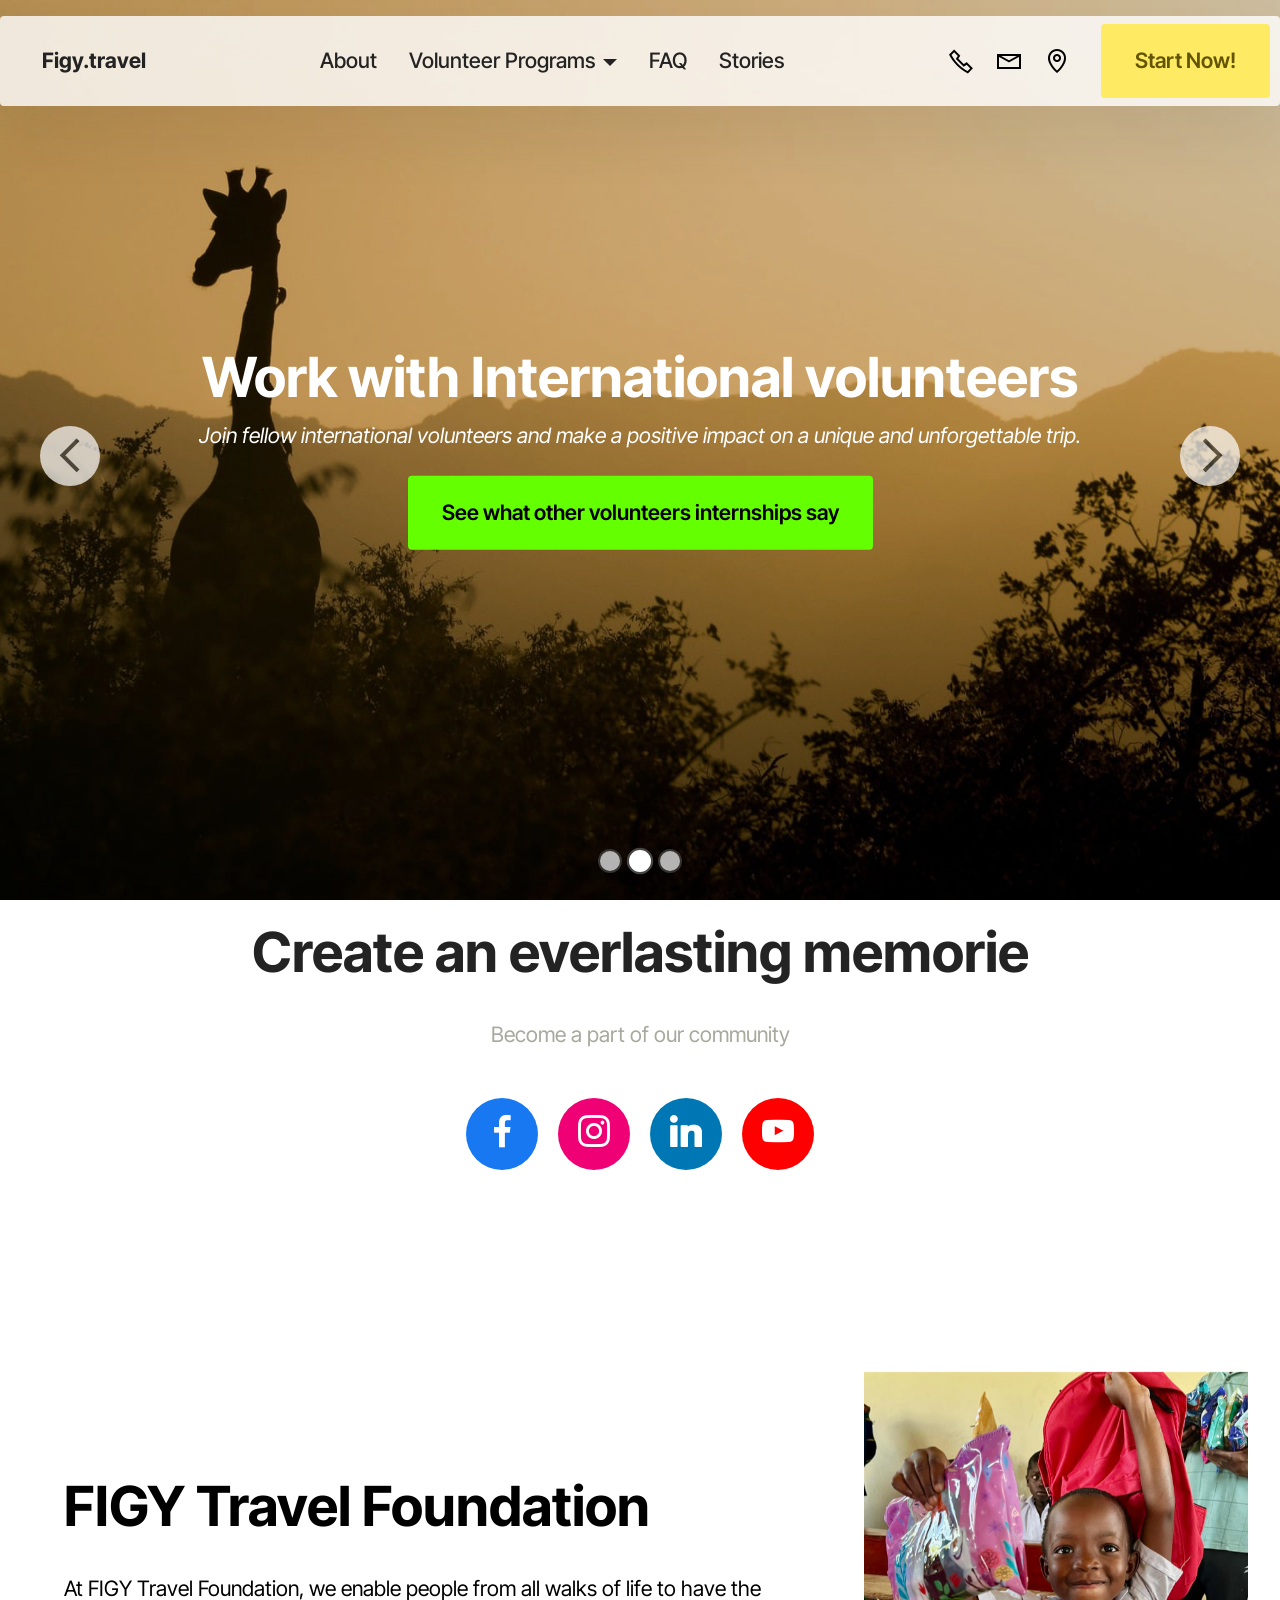
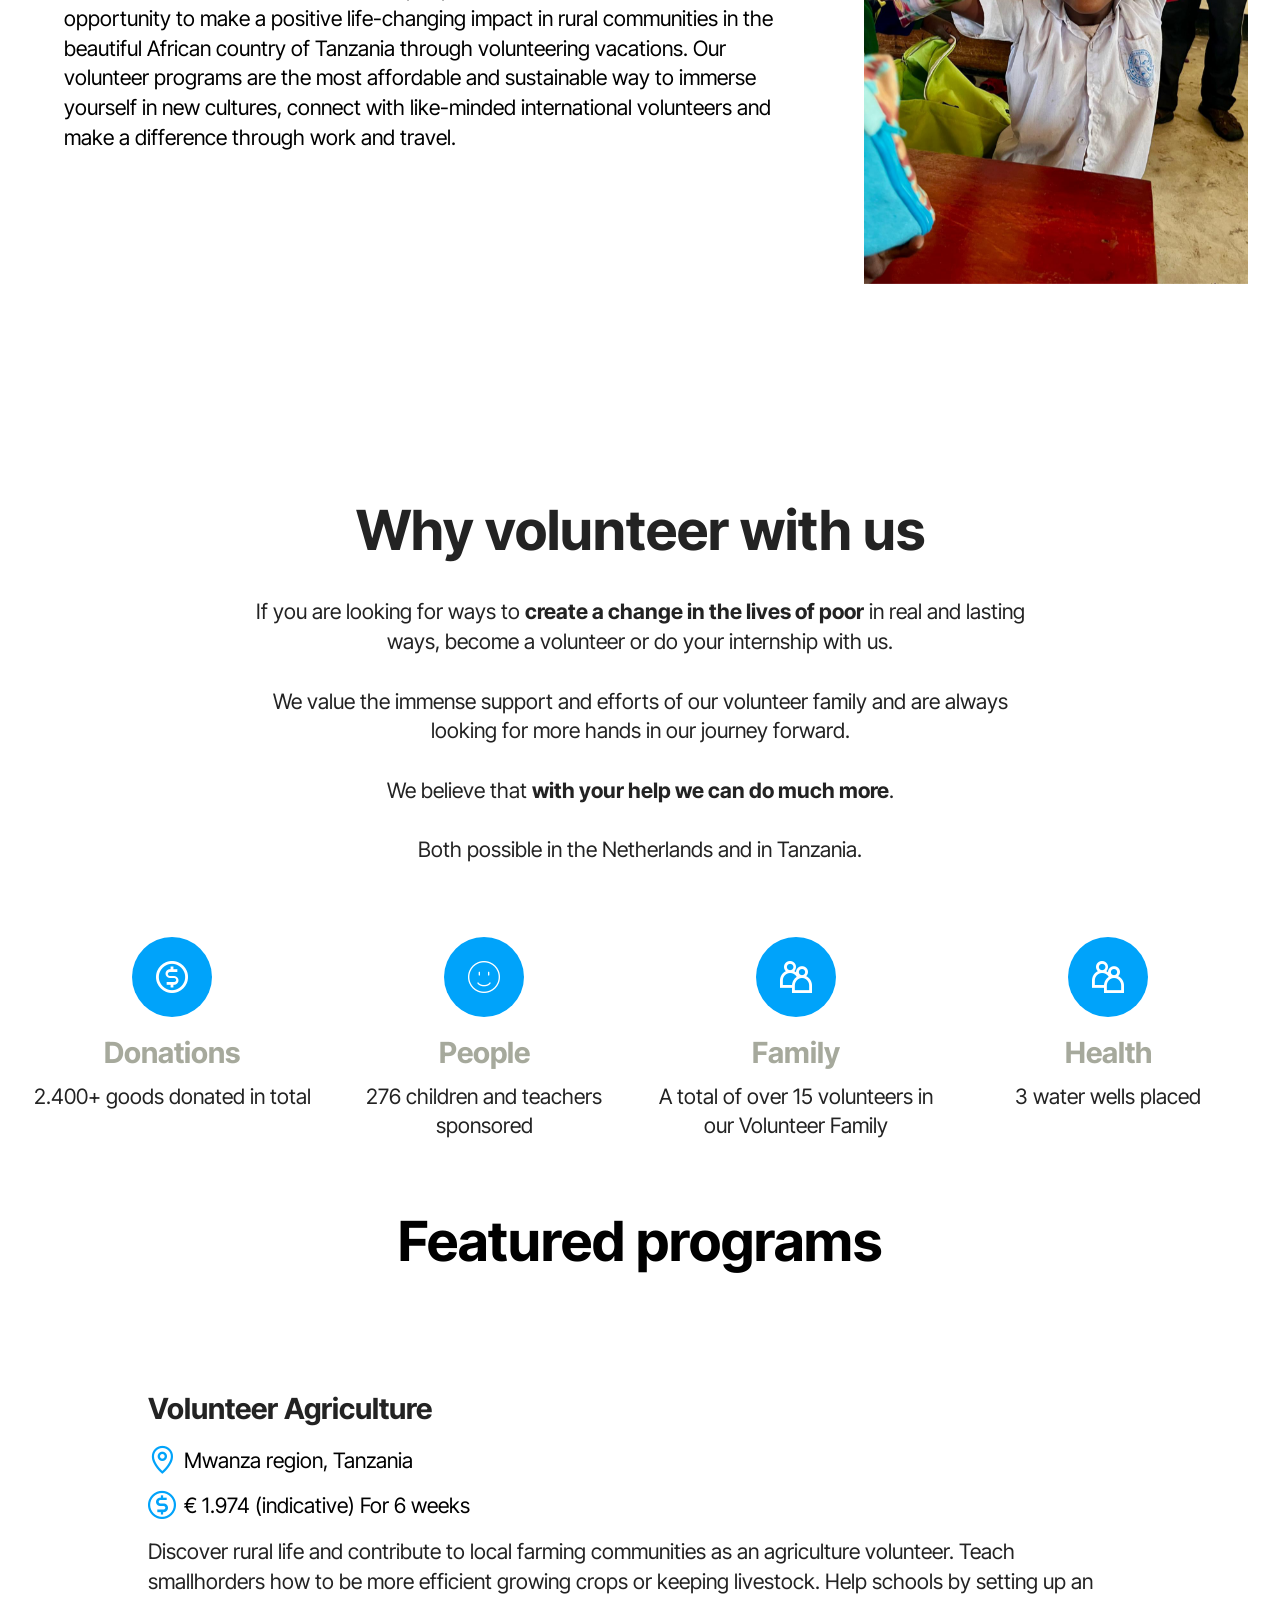
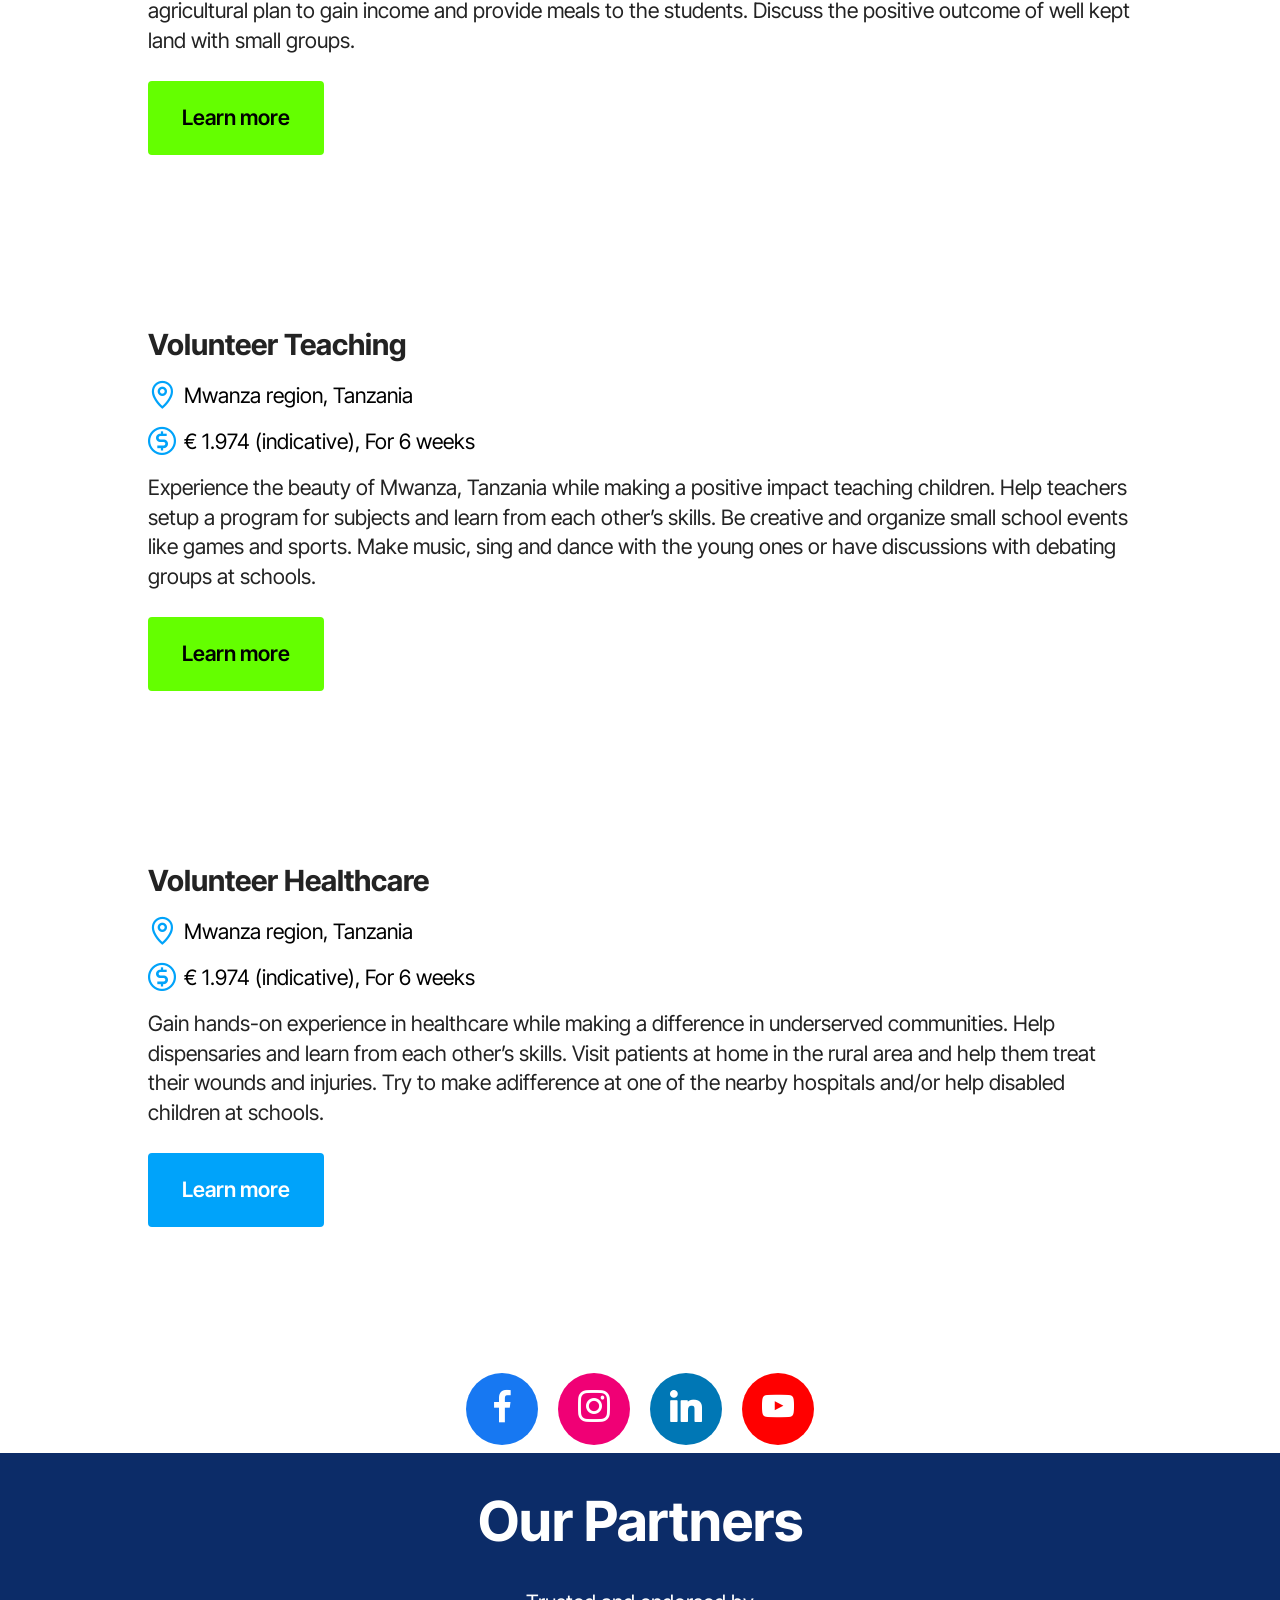
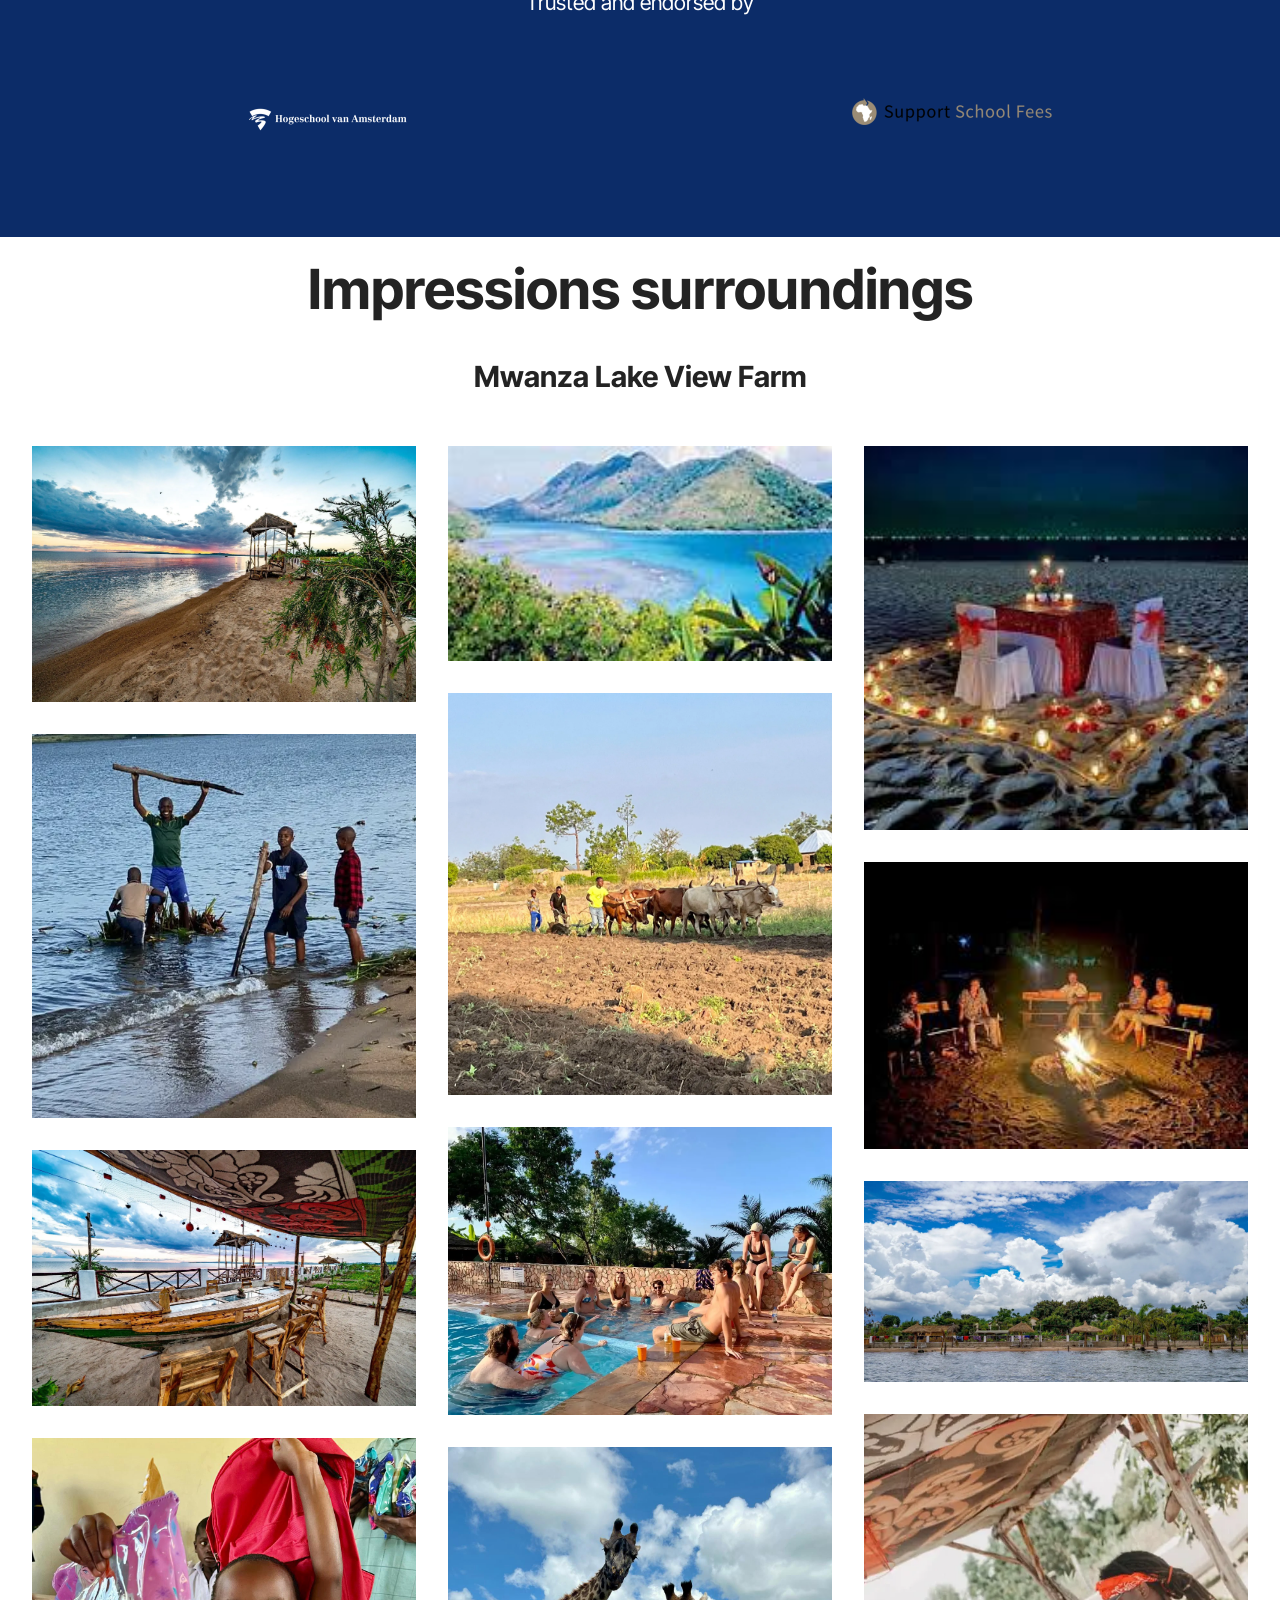
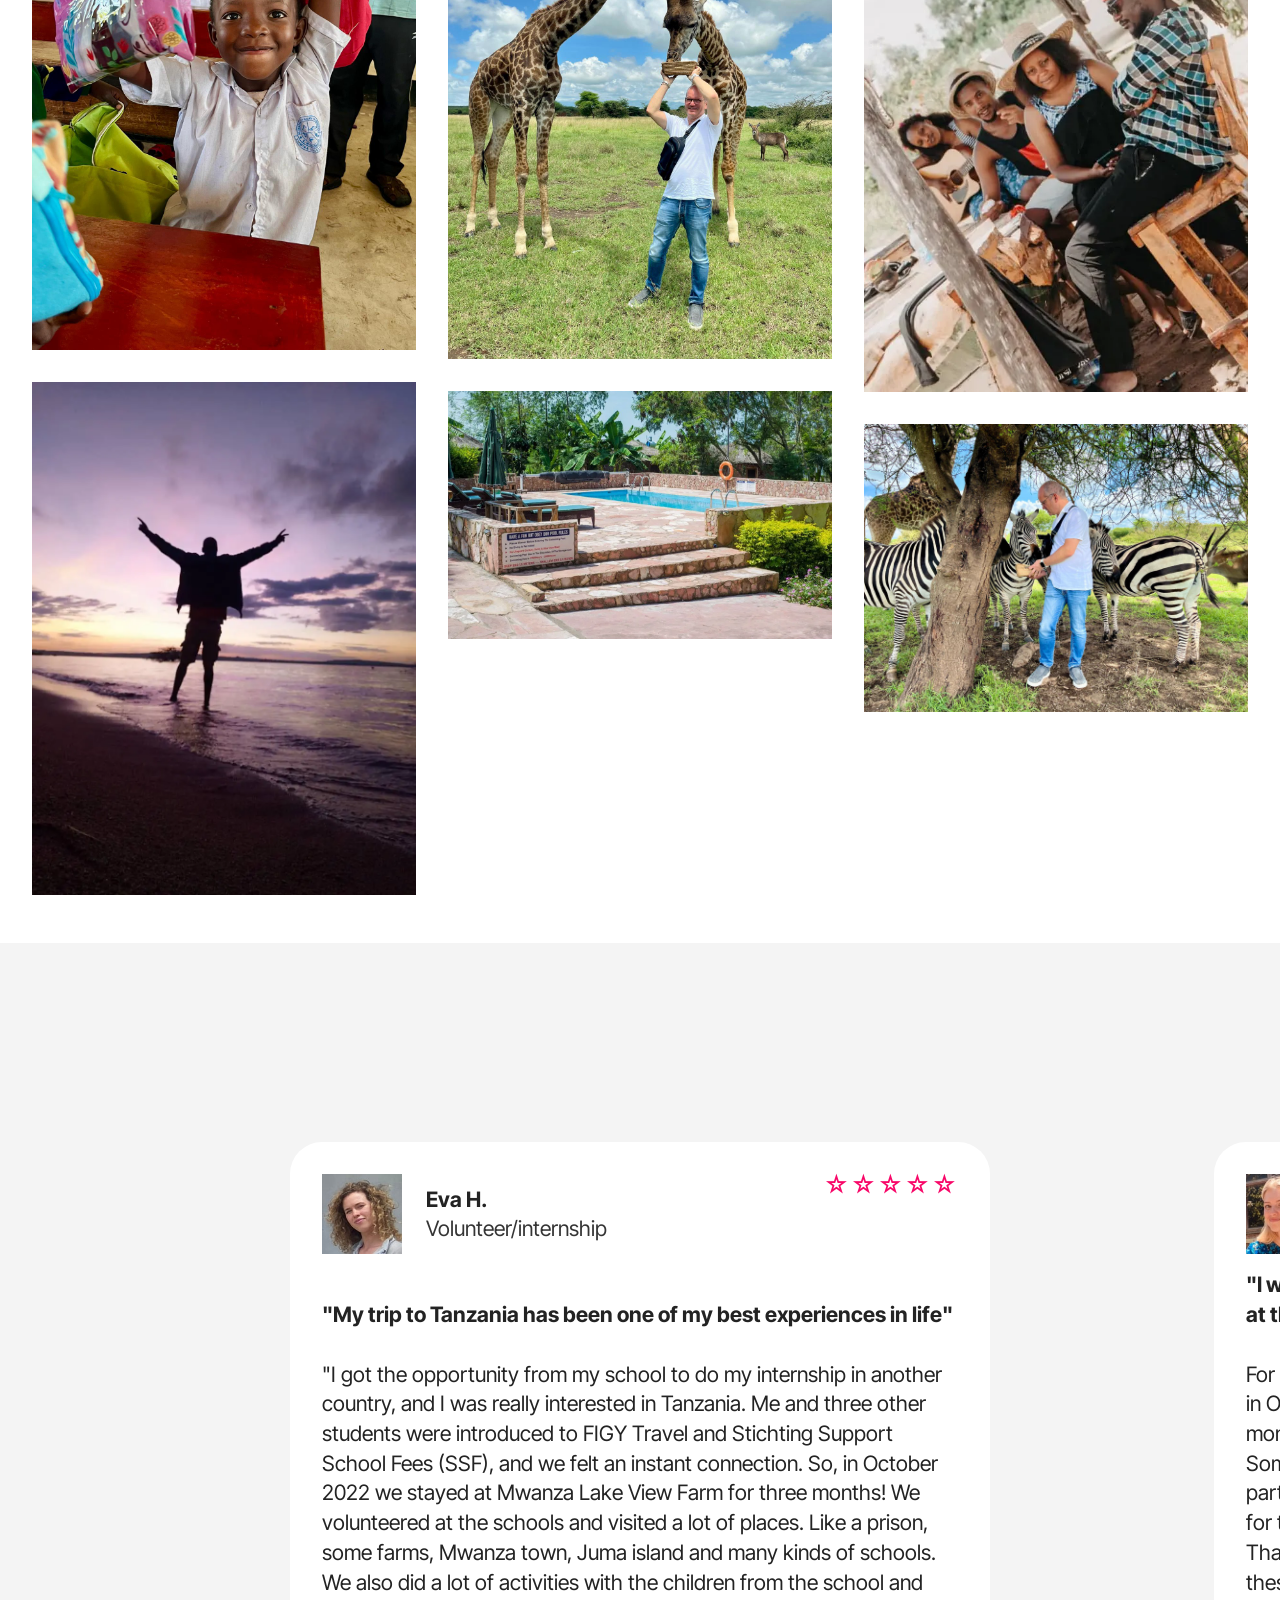
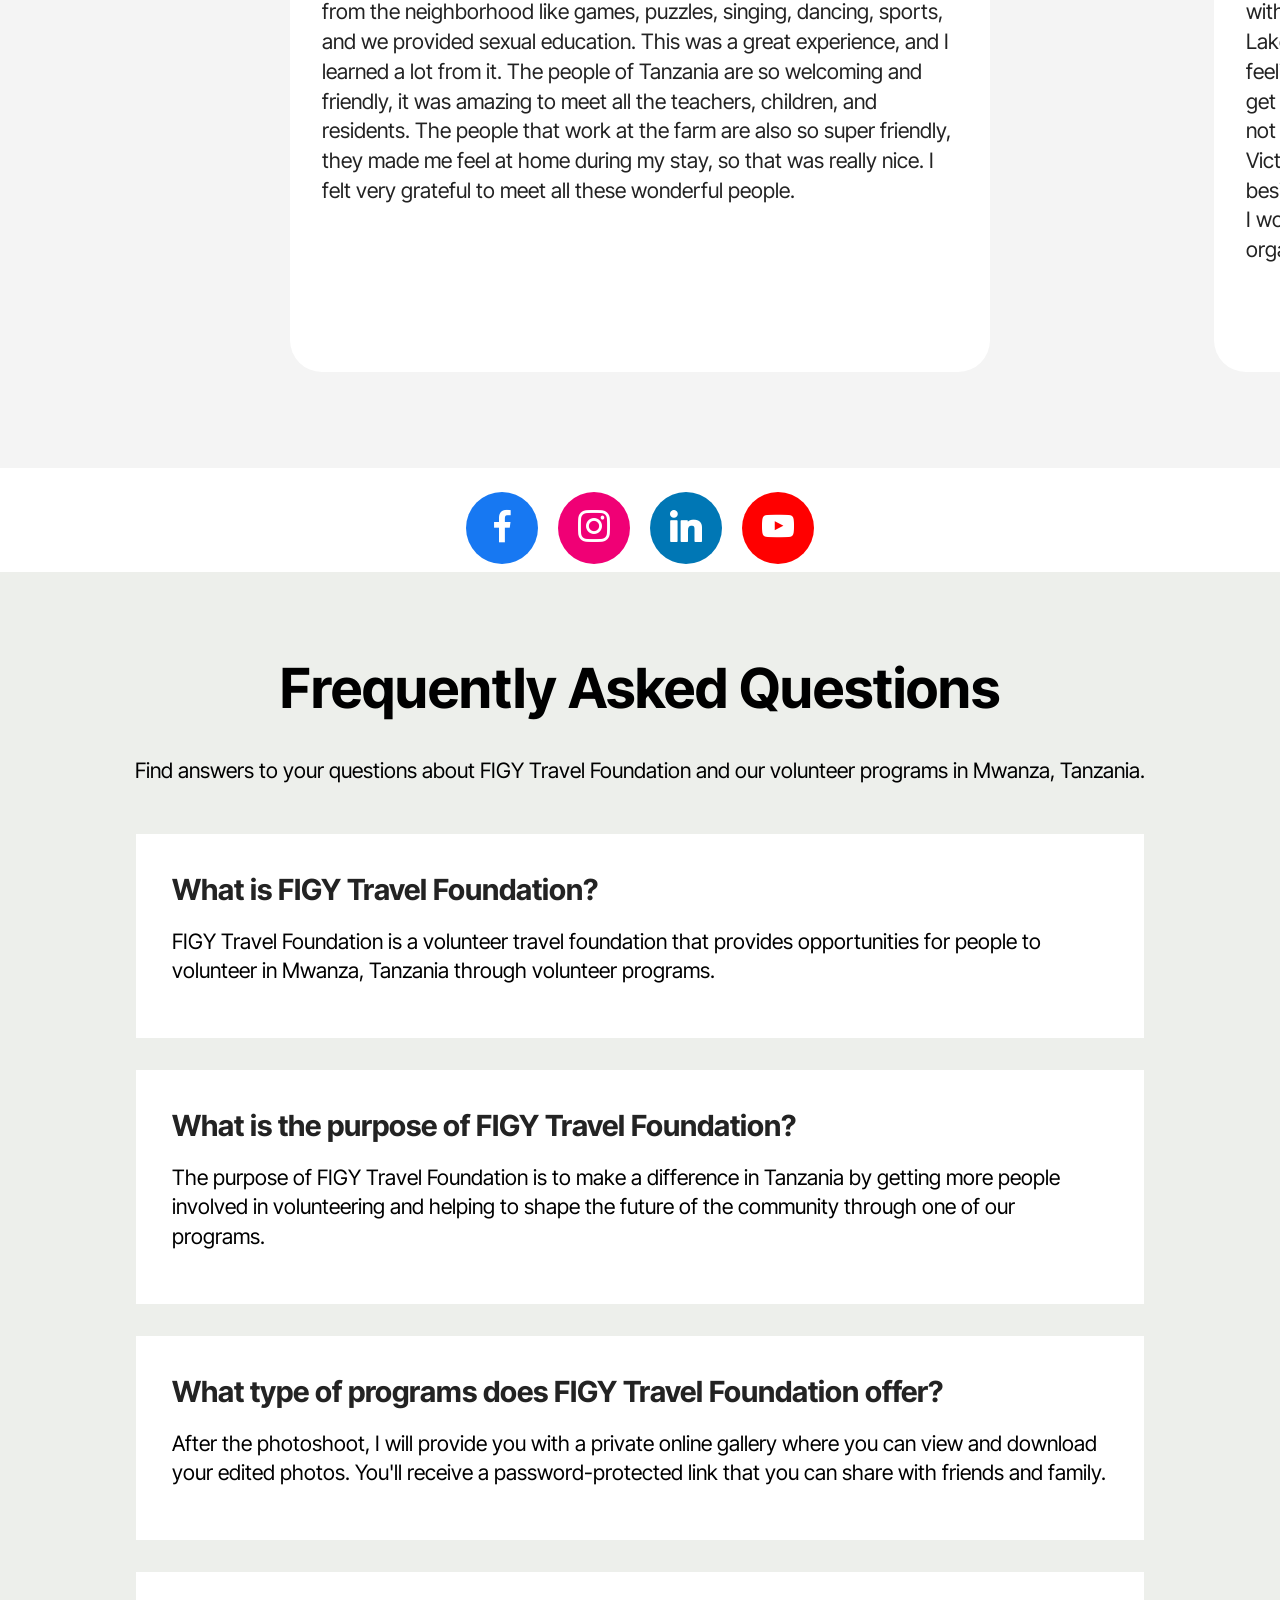
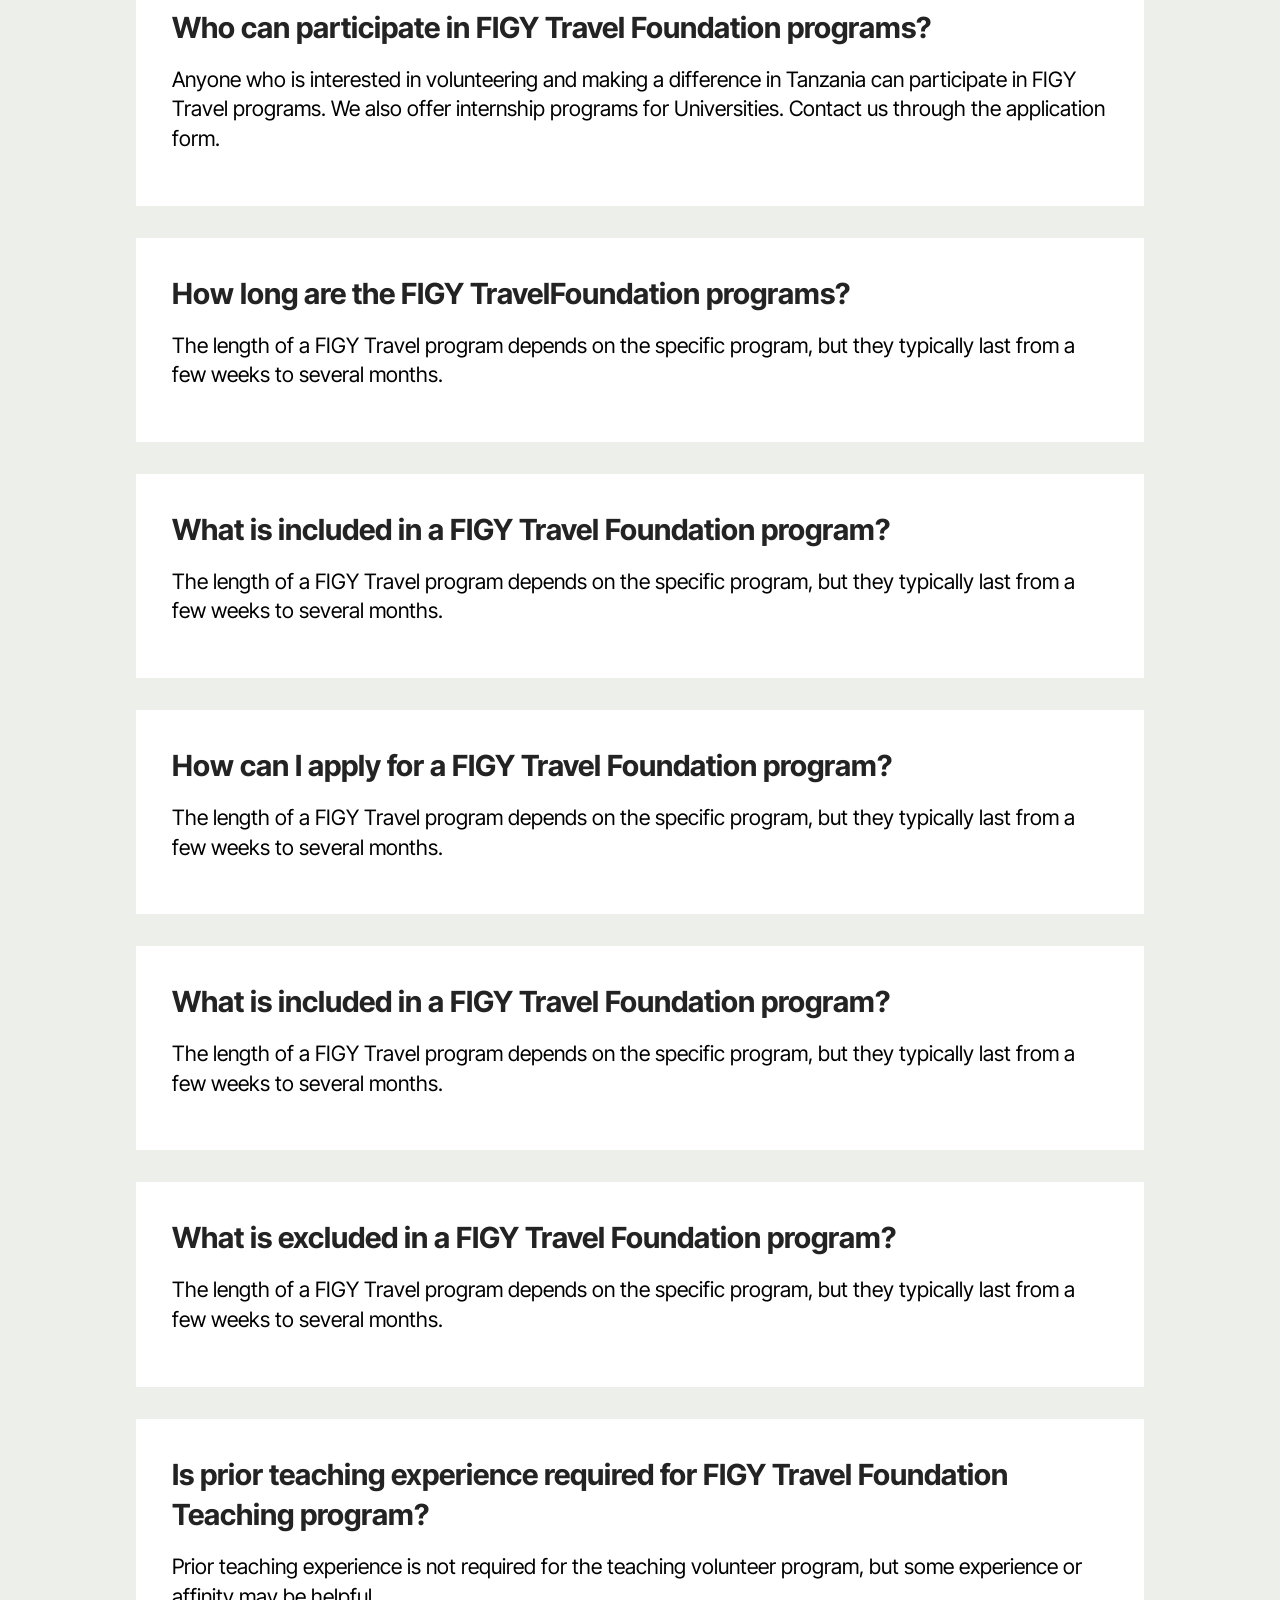
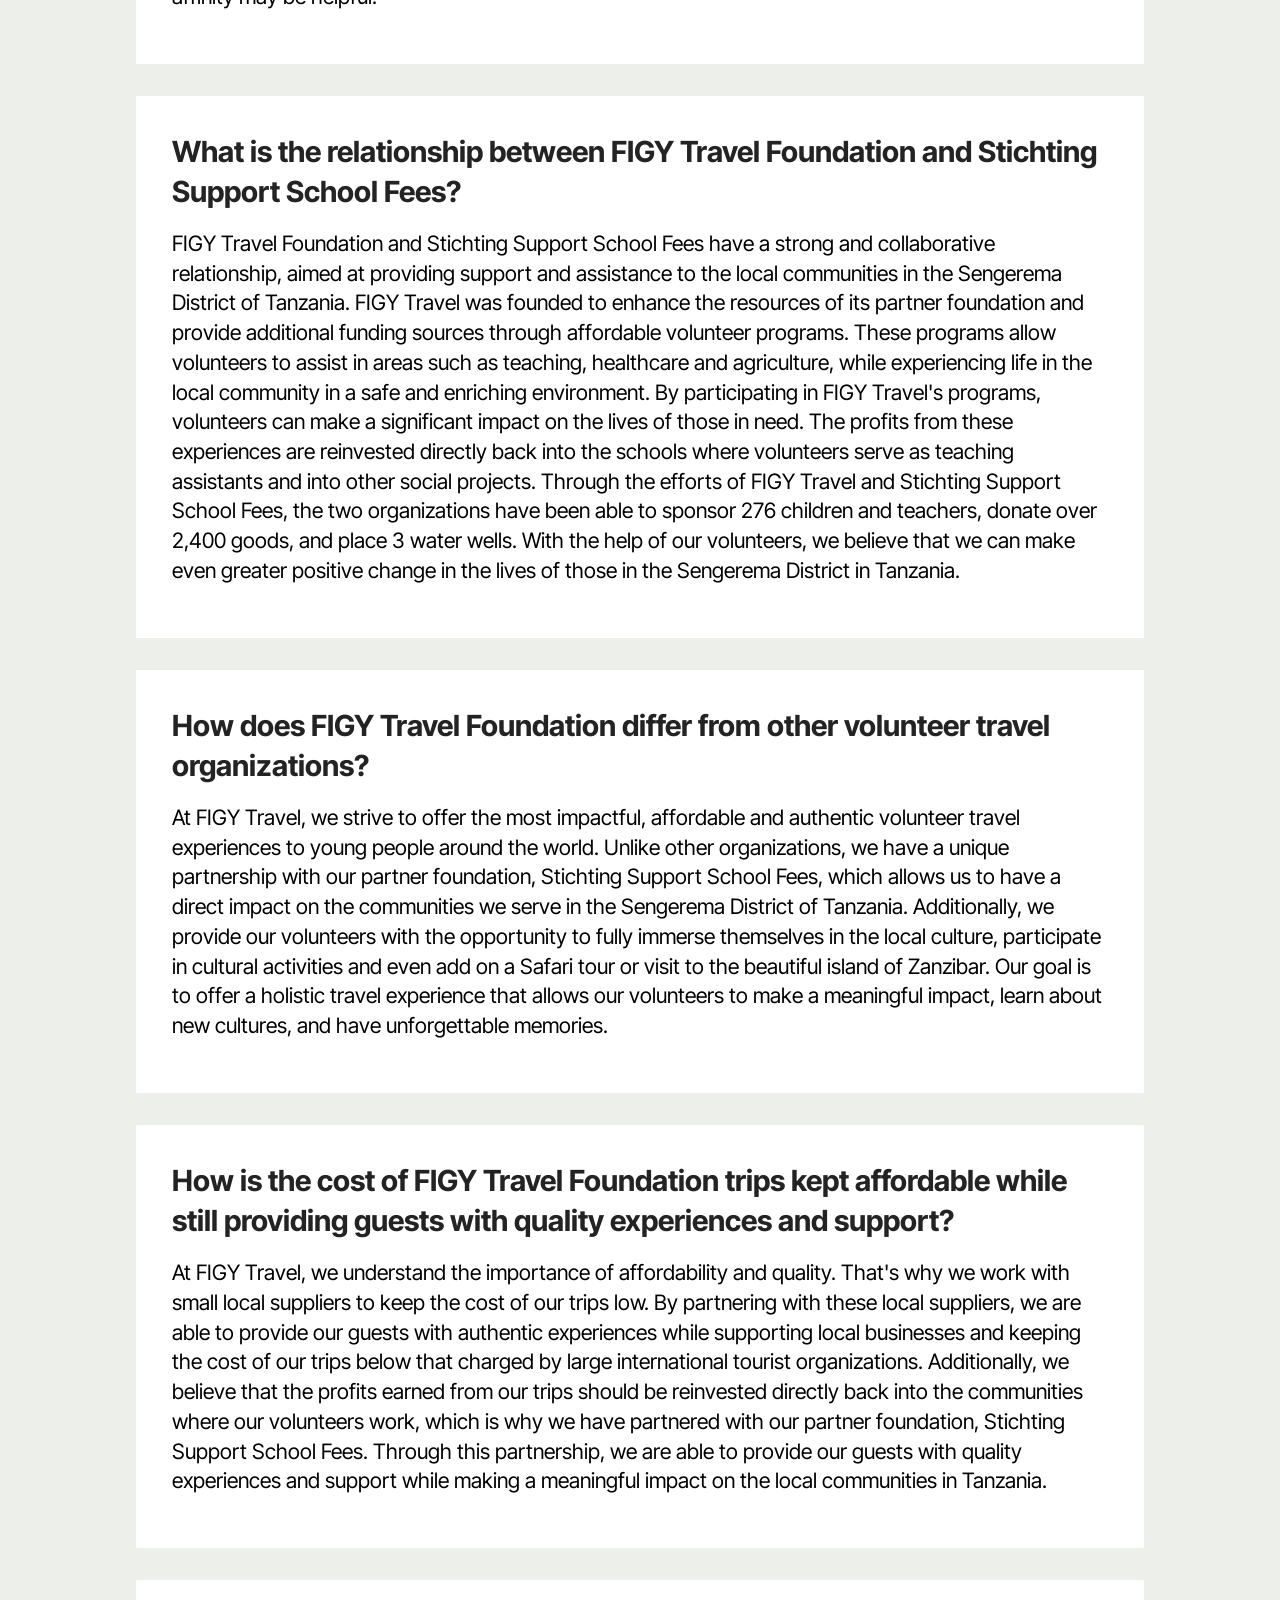
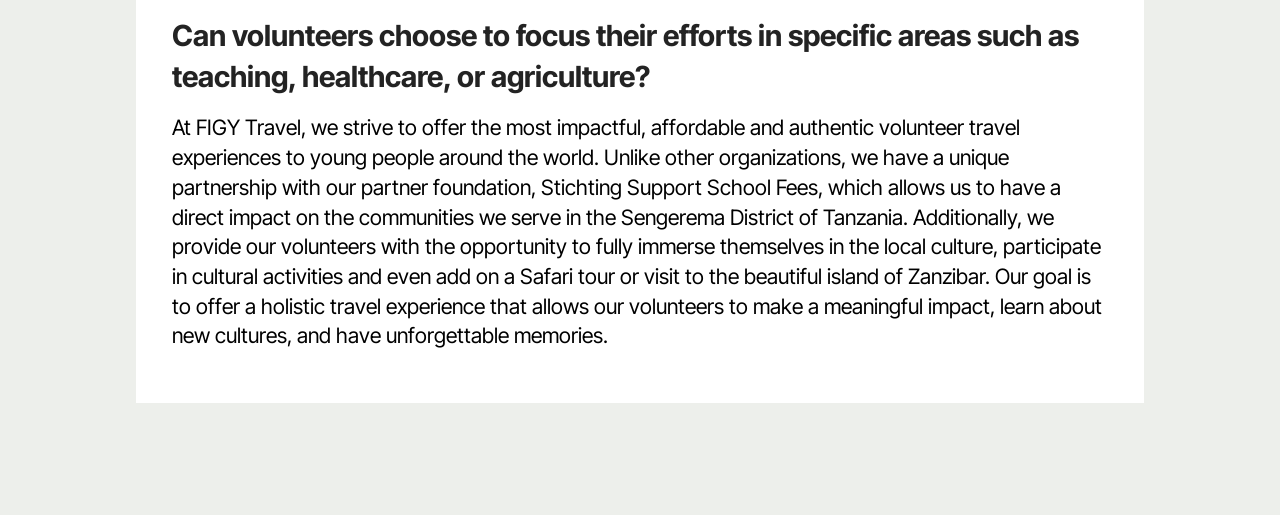
==== index.html @ 71b12ab9 "create github pages" ====
<!DOCTYPE html>
<html  >
<head>
  
  <meta charset="UTF-8">
  <meta http-equiv="X-UA-Compatible" content="IE=edge">
  
  <meta name="viewport" content="width=device-width, initial-scale=1, minimum-scale=1">
  <link rel="shortcut icon" href="assets/images/logo-figy-travel-volunteers-1-500x111.png" type="image/x-icon">
  <meta name="description" content="">
  
  
  <title>Home</title>
  <link rel="stylesheet" href="assets/web/assets/mobirise-icons2/mobirise2.css">
  <link rel="stylesheet" href="assets/web/assets/mobirise-icons/mobirise-icons.css">
  <link rel="stylesheet" href="assets/bootstrap/css/bootstrap.min.css">
  <link rel="stylesheet" href="assets/bootstrap/css/bootstrap-grid.min.css">
  <link rel="stylesheet" href="assets/bootstrap/css/bootstrap-reboot.min.css">
  <link rel="stylesheet" href="assets/animatecss/animate.css">
  <link rel="stylesheet" href="assets/dropdown/css/style.css">
  <link rel="stylesheet" href="assets/socicon/css/styles.css">
  <link rel="stylesheet" href="assets/theme/css/style.css">
  <link rel="stylesheet" href="assets/gallery/style.css">
  <link rel="preload" href="https://fonts.googleapis.com/css?family=Inter+Tight:100,200,300,400,500,600,700,800,900,100i,200i,300i,400i,500i,600i,700i,800i,900i&display=swap" as="style" onload="this.onload=null;this.rel='stylesheet'">
  <noscript><link rel="stylesheet" href="https://fonts.googleapis.com/css?family=Inter+Tight:100,200,300,400,500,600,700,800,900,100i,200i,300i,400i,500i,600i,700i,800i,900i&display=swap"></noscript>
  <link rel="preload" as="style" href="assets/mobirise/css/mbr-additional.css?v=QfdCOa"><link rel="stylesheet" href="assets/mobirise/css/mbr-additional.css?v=QfdCOa" type="text/css">

  
  
  
</head>
<body>
  
  <section data-bs-version="5.1" class="menu menu2 cid-uGUkbNK72V" once="menu" id="menu02-0">
	

	<nav class="navbar navbar-dropdown navbar-fixed-top navbar-expand-lg">
		<div class="container">
			<div class="navbar-brand">
				
				<span class="navbar-caption-wrap"><a class="navbar-caption text-black text-primary display-4" href="index.html">Figy.travel</a></span>
			</div>
			<button class="navbar-toggler" type="button" data-toggle="collapse" data-bs-toggle="collapse" data-target="#navbarSupportedContent" data-bs-target="#navbarSupportedContent" aria-controls="navbarNavAltMarkup" aria-expanded="false" aria-label="Toggle navigation">
				<div class="hamburger">
					<span></span>
					<span></span>
					<span></span>
					<span></span>
				</div>
			</button>
			<div class="collapse navbar-collapse" id="navbarSupportedContent">
				<ul class="navbar-nav nav-dropdown" data-app-modern-menu="true"><li class="nav-item">
						<a class="nav-link link text-black display-4" href="#">About</a>
					</li>
					<li class="nav-item dropdown">
						<a class="nav-link link text-black dropdown-toggle display-4" href="#" aria-expanded="false" data-toggle="dropdown-submenu" data-bs-toggle="dropdown" data-bs-auto-close="outside">Volunteer Programs</a><div class="dropdown-menu" aria-labelledby="dropdown-414"><a class="text-black dropdown-item text-primary display-4" href="page2.html">Volunteer internship program Agriculture</a><a class="text-black dropdown-item text-primary display-4" href="page3.html">Volunteer internship program Teaching Education</a><a class="text-black dropdown-item display-4" href="#">Volunteer internship program Healthcare</a></div>
					</li>
					<li class="nav-item"><a class="nav-link link text-black text-primary display-4" href="index.html#list05-6">FAQ</a></li><li class="nav-item"><a class="nav-link link text-black text-primary display-4" href="index.html#people02-k">Stories</a></li></ul>
				<div class="icons-menu">
					<a class="iconfont-wrapper" href="#">
						<span class="p-2 mbr-iconfont mobi-mbri-phone mobi-mbri"></span>
					</a>
					<a class="iconfont-wrapper" href="#">
						<span class="p-2 mbr-iconfont mobi-mbri-letter mobi-mbri"></span>
					</a>
					<a class="iconfont-wrapper" href="#">
						<span class="p-2 mbr-iconfont mobi-mbri-map-pin mobi-mbri"></span>
					</a>
					
				</div>
				<div class="navbar-buttons mbr-section-btn"><a class="btn btn-danger display-4" href="#"> Start Now!</a></div>
			</div>
		</div>
	</nav>
</section>

<section data-bs-version="5.1" class="carousel slide cid-uHoYviI2AB" data-interval="false" data-bs-interval="false" id="slider01-2r">

    

    <div class="full-screen"><div class="mbr-slider slide carousel" data-keyboard="false" data-bs-keyboard="false" data-ride="carousel" data-bs-ride="carousel" data-interval="3000" data-bs-interval="3000" data-bs-pause="hover" data-pause="hover"><ol class="carousel-indicators"><li data-app-prevent-settings="" data-target="#slider01-2r" data-bs-target="#slider01-2r" class=" active" data-slide-to="0" data-bs-slide-to="0"></li><li data-app-prevent-settings="" data-target="#slider01-2r" data-bs-target="#slider01-2r" data-slide-to="1" data-bs-slide-to="1"></li><li data-app-prevent-settings="" data-target="#slider01-2r" data-bs-target="#slider01-2r" data-slide-to="2" data-bs-slide-to="2"></li></ol><div class="carousel-inner" role="listbox"><div class="carousel-item slider-fullscreen-image active" data-bg-video-slide="false" style="background-image: url(assets/images/volunteers-tanzania-cheeta-1920x1280.webp);"><div class="container container-slide"><div class="image_wrapper"><div class="mbr-overlay" style="opacity: 0.3;"></div><img src="assets/images/volunteers-tanzania-cheeta-1920x1280.webp" alt="" title=""><div class="carousel-caption justify-content-center"><div class="col-10 align-center"><h2 class="mbr-fonts-style display-5"><strong>Tanzania Volunteers and internships</strong></h2><p class="lead mbr-text mbr-fonts-style display-7"><em>Work as a volunteer or an intership in tanzania mwanza</em></p><div class="mbr-section-btn" buttons="0"><a class="btn display-4 btn-success" href="index.html#news09-8">Volunteer Agriculture</a> <a class="btn display-4 btn-danger" href="#">Volunteer Teaching Education</a> <a class="btn display-4 btn-warning" href="#">Volunteer Healthcare</a> </div></div></div></div></div></div><div class="carousel-item slider-fullscreen-image" data-bg-video-slide="false" style="background-image: url(assets/images/mbr-1920x1080.webp);"><div class="container container-slide"><div class="image_wrapper"><div class="mbr-overlay" style="opacity: 0.2;"></div><img src="assets/images/mbr-1920x1080.webp" alt="" title=""><div class="carousel-caption justify-content-center"><div class="col-10 align-center"><h2 class="mbr-fonts-style display-2"><strong>Work with International volunteers</strong></h2><p class="lead mbr-text mbr-fonts-style display-7"><em>Join fellow international volunteers and make a positive impact on a unique and unforgettable trip.</em></p><div class="mbr-section-btn" buttons="0"><a class="btn display-4 btn-success" href="index.html#people02-k">See what other volunteers internships say</a> </div></div></div></div></div></div><div class="carousel-item slider-fullscreen-image" data-bg-video-slide="false" style="background-image: url(assets/images/mbr-600x400.webp);"><div class="container container-slide"><div class="image_wrapper"><div class="mbr-overlay" style="opacity: 0.3;"></div><img src="assets/images/mbr-600x400.webp" alt="" title=""><div class="carousel-caption justify-content-center"><div class="col-10 align-center"><h2 class="mbr-fonts-style display-2"><strong>Combine work with pleasure</strong></h2><p class="lead mbr-text mbr-fonts-style display-7"><em>Work to improve the community and visit paradise on earth</em></p><div class="mbr-section-btn" buttons="0"><a class="btn display-4 btn-success" href="index.html#news09-8">See programs</a> </div></div></div></div></div></div></div><a data-app-prevent-settings="" class="carousel-control carousel-control-prev" role="button" data-slide="prev" data-bs-slide="prev" href="#slider01-2r"><span aria-hidden="true" class="mbri-left mbr-iconfont"></span><span class="sr-only visually-hidden">Previous</span></a><a data-app-prevent-settings="" class="carousel-control carousel-control-next" role="button" data-slide="next" data-bs-slide="next" href="#slider01-2r"><span aria-hidden="true" class="mbri-right mbr-iconfont"></span><span class="sr-only visually-hidden">Next</span></a></div></div>

</section>

<section data-bs-version="5.1" class="article11 cid-uIbdokBLpW" id="article11-3j">
    

    
    
    <div class="container-fluid">
        <div class="row justify-content-center">
            <div class="title col-md-12 col-lg-12">
                <h3 class="mbr-section-title mbr-fonts-style align-center mt-0 mb-0 display-2">
                <strong>Create an everlasting memorie</strong></h3>
                <h4 class="mbr-section-subtitle align-center mbr-fonts-style mt-4 display-7">
                Become a part of our community</h4>
                
            </div>
        </div>
    </div>
</section>

<section data-bs-version="5.1" class="social4 cid-uIxJzUmA6i" id="social04-52">
    
    
    

    <div class="container">
        <div class="media-container-row">
            <div class="col-12">
                
                <div class="social-list align-center">
                    <a class="iconfont-wrapper bg-facebook m-2 " target="_blank" href="#">
                        <span class="socicon-facebook socicon"></span>
                    </a>
                    
                    <a class="iconfont-wrapper bg-instagram m-2" href="#" target="_blank">
                        <span class="socicon-instagram socicon"></span>
                    </a>
                    
                    
                    <a class="iconfont-wrapper bg-linkedin m-2" href="#" target="_blank">
                        <span class="socicon-linkedin socicon"></span>
                    </a>
                    
                    
                    
                    <a class="iconfont-wrapper bg-youtube m-2" href="#" target="_blank">
                        <span class="socicon-youtube socicon"></span>
                    </a>
                    
                </div>
            </div>
        </div>
    </div>
</section>

<section data-bs-version="5.1" class="start article2 cid-uGUkMr5nN2 mbr-fullscreen" id="article02-2">
	

	
	

	<div class="container">
		<div class="row justify-content-center">
			<div class="col-12 col-md-12 col-lg-4 image-wrapper">
				<img class="w-100" src="assets/images/volunteers-tanzania-child-happy-with-gifts-1200x1600.webp" alt="">
			</div>
			<div class="col-12 col-md-12 col-lg">
				<div class="text-wrapper align-left">
					<h1 class="mbr-section-title mbr-fonts-style mb-4 display-2"><strong>FIGY Travel Foundation</strong></h1>
					<p class="mbr-text align-left mbr-fonts-style mb-4 display-7">
					At FIGY Travel Foundation, we enable people from all walks of life to have the opportunity to make a positive life-changing impact in rural communities in the beautiful African country of Tanzania through volunteering vacations. Our volunteer programs are the most affordable and sustainable way to immerse yourself in new cultures, connect with like-minded international volunteers and make a difference through work and travel.
					</p>
					
				</div>
			</div>
		</div>
	</div>
</section>

<section data-bs-version="5.1" class="article11 cid-uIbl0IEmT7" id="article11-3k">
    

    
    
    <div class="container-fluid">
        <div class="row justify-content-center">
            <div class="title col-md-12 col-lg-8">
                <h3 class="mbr-section-title mbr-fonts-style align-center mt-0 mb-0 display-2"><strong>Why volunteer with us</strong></h3>
                <h4 class="mbr-section-subtitle align-center mbr-fonts-style mt-4 display-7">If you are looking for ways to <strong>create a change in the lives of poor</strong> in real and lasting ways, become a volunteer or do your internship with us.<br><br>We value the immense support and efforts of our volunteer family and are always looking for more hands in our journey forward.<div><br>We believe that <strong>with your help we can do much more</strong>.<br><br><div>
</div><div>Both possible in the Netherlands and in Tanzania.</div><div>
</div></div></h4>
                
            </div>
        </div>
    </div>
</section>

<section data-bs-version="5.1" class="features10 cid-uIb9zrR5mQ" id="features010-3f">
  

  
  
  <div class="container">
    
    <div class="row">
      <div class="item features-without-image col-12 col-md-6 col-lg-3">
        <div class="item-wrapper">
          <div class="card-box align-left">
            <div class="iconfont-wrapper mb-3">
              <span class="mbr-iconfont mobi-mbri-cash mobi-mbri" style="color: rgb(255, 255, 255); fill: rgb(255, 255, 255);"></span>
            </div>
            <h5 class="card-title mbr-fonts-style display-5">
              <strong>Donations</strong>
            </h5>
            <p class="card-text mbr-fonts-style mb-3 display-7">
              2.400+ goods donated in total
            </p>
            
          </div>
        </div>
      </div>
      <div class="item features-without-image col-12 col-md-6 col-lg-3">
        <div class="item-wrapper">
          <div class="card-box align-left">
            <div class="iconfont-wrapper mb-3">
              <span class="mbr-iconfont mbri-smile-face"></span>
            </div>
            <h5 class="card-title mbr-fonts-style display-5">
              <strong>People</strong></h5>
            <p class="card-text mbr-fonts-style mb-3 display-7">
              276 children and teachers sponsored</p>
            
          </div>
        </div>
      </div>
      <div class="item features-without-image col-12 col-md-6 col-lg-3">
        <div class="item-wrapper">
          <div class="card-box align-left">
            <div class="iconfont-wrapper mb-3">
              <span class="mbr-iconfont mobi-mbri-users mobi-mbri"></span>
            </div>
            <h5 class="card-title mbr-fonts-style display-5">
              <strong>Family</strong></h5>
            <p class="card-text mbr-fonts-style mb-3 display-7">
              A total of over 15 volunteers in our Volunteer Family
            </p>
            
          </div>
        </div>
      </div><div class="item features-without-image col-12 col-md-6 col-lg-3">
        <div class="item-wrapper">
          <div class="card-box align-left">
            <div class="iconfont-wrapper mb-3">
              <span class="mbr-iconfont mobi-mbri-users mobi-mbri"></span>
            </div>
            <h5 class="card-title mbr-fonts-style display-5">
              <strong>Health</strong></h5>
            <p class="card-text mbr-fonts-style mb-3 display-7">
               3 water wells placed
            </p>
            
          </div>
        </div>
      </div>
    </div>
  </div>
</section>

<section data-bs-version="5.1" class="news09 startm5 cid-uGVDAF4Ic2" id="news09-8">
  
  <div class="container-fluid">
    <div class="col-12 mb-5 content-head">
      <h3 class="mbr-section-title mbr-fonts-style align-center mb-0 display-2"><strong>Featured programs</strong></h3>
      
    </div>
    <div class="row justify-content-center ">
      <div class="col-12 col-lg-11">
        <div class="item features-without-image col-12 active">
          <div class="item-wrapper">
            <h5 class="mbr-card-title mbr-fonts-style mt-0 mb-3 display-5"><strong>Volunteer Agriculture</strong></h5>
            <div class="details">
              
              
            </div>
            <div class="details">
              <div class="details-item display-7">
                <span class="mbr-iconfont mobi-mbri-map-pin mobi-mbri details-icon"></span>
                <p class="mbr-tag mbr-fonts-style display-7">Mwanza region, Tanzania</p>
              </div>
            </div>
            <div class="details">
              <div class="details-item display-7">
                <span class="mbr-iconfont details-icon mobi-mbri-cash mobi-mbri"></span>
                <p class="mbr-tag mbr-fonts-style display-7">€ 1.974 (indicative) For 6 weeks</p>
              </div>
            </div>
            <h6 class="mbr-card-subtitle mbr-fonts-style mt-0 mb-3 display-7">Discover rural life and contribute to local farming communities as an agriculture volunteer. Teach smallhorders how to be more efficient growing crops or keeping livestock. Help schools by setting up an agricultural plan to gain income and provide meals to the students. Discuss the positive outcome of well kept land with small groups.</h6>
            <div class="mbr-section-btn"><a class="btn btn-success display-7" href="page2.html">Learn more</a></div>
          </div>
        </div>
        <div class="item features-without-image col-12">
          <div class="item-wrapper">
            <h5 class="mbr-card-title mbr-fonts-style mt-0 mb-3 display-5"><strong>Volunteer Teaching</strong></h5>
            <div class="details">
              
             
            </div>
            <div class="details">
              <div class="details-item display-7">
                <span class="mbr-iconfont mobi-mbri-map-pin mobi-mbri details-icon"></span>
                <p class="mbr-tag mbr-fonts-style display-7">Mwanza region, Tanzania<br></p>
              </div>
            </div>
            <div class="details">
              <div class="details-item display-7">
                <span class="mbr-iconfont details-icon mobi-mbri-cash mobi-mbri"></span>
                <p class="mbr-tag mbr-fonts-style display-7">€ 1.974 (indicative), For 6 weeks<br></p>
              </div>
            </div>
            <h6 class="mbr-card-subtitle mbr-fonts-style mt-0 mb-3 display-7">Experience the beauty of Mwanza, Tanzania while making a positive impact teaching children. Help teachers setup a program for subjects and learn from each other’s skills. Be creative and organize small school events like games and sports. Make music, sing and dance with the young ones or have discussions with debating groups at schools.&nbsp;</h6>
            <div class="mbr-section-btn"><a class="btn btn-success display-7" href="#">Learn more</a></div>
          </div>
        </div><div class="item features-without-image col-12">
          <div class="item-wrapper">
            <h5 class="mbr-card-title mbr-fonts-style mt-0 mb-3 display-5"><strong>Volunteer Healthcare</strong></h5>
            <div class="details">
              
             
            </div>
            <div class="details">
              <div class="details-item display-7">
                <span class="mbr-iconfont mobi-mbri-map-pin mobi-mbri details-icon"></span>
                <p class="mbr-tag mbr-fonts-style display-7">Mwanza region, Tanzania<br></p>
              </div>
            </div>
            <div class="details">
              <div class="details-item display-7">
                <span class="mbr-iconfont details-icon mobi-mbri-cash mobi-mbri"></span>
                <p class="mbr-tag mbr-fonts-style display-7">€ 1.974 (indicative), For 6 weeks</p>
              </div>
            </div>
            <h6 class="mbr-card-subtitle mbr-fonts-style mt-0 mb-3 display-7">Gain hands-on experience in healthcare while making a difference in underserved communities. Help dispensaries and learn from each other’s skills. Visit patients at home in the rural area and help them treat their wounds and injuries. Try to make adifference at one of the nearby hospitals and/or help disabled children at schools.</h6>
            <div class="mbr-section-btn"><a class="btn btn-warning display-7" href="#">Learn more</a></div>
          </div>
        </div>

      </div>
    </div>
  </div>
</section>

<section data-bs-version="5.1" class="social4 cid-uIxJCGmpbN" id="social04-53">
    
    
    

    <div class="container">
        <div class="media-container-row">
            <div class="col-12">
                
                <div class="social-list align-center">
                    <a class="iconfont-wrapper bg-facebook m-2 " target="_blank" href="#">
                        <span class="socicon-facebook socicon"></span>
                    </a>
                    
                    <a class="iconfont-wrapper bg-instagram m-2" href="#" target="_blank">
                        <span class="socicon-instagram socicon"></span>
                    </a>
                    
                    
                    <a class="iconfont-wrapper bg-linkedin m-2" href="#" target="_blank">
                        <span class="socicon-linkedin socicon"></span>
                    </a>
                    
                    
                    
                    <a class="iconfont-wrapper bg-youtube m-2" href="#" target="_blank">
                        <span class="socicon-youtube socicon"></span>
                    </a>
                    
                </div>
            </div>
        </div>
    </div>
</section>

<section data-bs-version="5.1" class="clients3 cid-uGVNRMDh5u" id="clients03-a">
  

  
  
  <div class="container">
    <div class="row justify-content-center">
      <div class="col-12 content-head">
        <div class="mb-5">
          <h5 class="mbr-section-title mbr-fonts-style mb-0 display-2">
            <strong>Our Partners</strong></h5>
          <div class="col-12">
            <h6 class="mbr-section-subtitle mbr-fonts-style mb-0 mt-4 display-7">Trusted and endorsed by</h6>
          </div>
        </div>
      </div>
    </div>
    <div class="row">
      <div class="item features-without-image col-12 col-lg-6 active">
        <div class="item-wrapper">
          <div class="img-wrapper">
            <img src="assets/images/volunteer-tanzania-partners-hogeschool-amsterdam-1-400x86.webp" alt="" data-slide-to="1" data-bs-slide-to="2">
          </div>
          <div class="card-box align-center">
            
            
            
            
          </div>
        </div>
      </div><div class="item features-without-image col-12 col-lg-6">
        <div class="item-wrapper">
          <div class="img-wrapper">
            <img src="assets/images/volunteer-tanzania-partners-supportschoolfees-1-400x54.webp" alt="" data-slide-to="2" data-bs-slide-to="1">
          </div>
          <div class="card-box align-center">
            
            
            
            
          </div>
        </div>
      </div>
      
      
    </div>
  </div>
</section>

<section data-bs-version="5.1" class="gallery1 mbr-gallery cid-uH88IF2iFi" id="gallery02-e">   
    
    

    <div class="container-fluid">
        <div class="row justify-content-center">
            <div class="col-12 content-head">
                <div class="mbr-section-head mb-5">
                    <h3 class="mbr-section-title mbr-fonts-style align-center m-0 display-2"><strong>Impressions surroundings</strong></h3>
                    <h4 class="mbr-section-subtitle mbr-fonts-style align-center mb-0 mt-4 display-5"><strong>Mwanza Lake View Farm</strong></h4>
                </div>
            </div>
        </div>
        <div class="row mbr-gallery mbr-masonry" data-masonry="{&quot;percentPosition&quot;: true }">
            <div class="col-12 col-md-6 col-lg-4 item gallery-image">
                <div class="item-wrapper" data-toggle="modal" data-bs-toggle="modal" data-target="#uJpB70WrMn-modal" data-bs-target="#uJpB70WrMn-modal">
                    <img class="w-100" src="assets/images/tanzania-travel-lodge-lake-view-in-the-evening.webp" alt="Volunteers-Tanzania" data-slide-to="0" data-bs-slide-to="0" data-target="#lb-uJpB70WrMn" data-bs-target="#lb-uJpB70WrMn">
                    <div class="icon-wrapper">
                        <span class="mobi-mbri mobi-mbri-search mbr-iconfont mbr-iconfont-btn"></span>
                    </div>
                </div>
                
            </div>
            <div class="col-12 col-md-6 col-lg-4 item gallery-image">
                <div class="item-wrapper" data-toggle="modal" data-bs-toggle="modal" data-target="#uJpB70WrMn-modal" data-bs-target="#uJpB70WrMn-modal">
                    <img class="w-100" src="assets/images/tanzania-mwanza-top10-sanaane-island-national-parc-200x112.webp" alt="" data-slide-to="1" data-bs-slide-to="1" data-target="#lb-uJpB70WrMn" data-bs-target="#lb-uJpB70WrMn">
                    <div class="icon-wrapper">
                        <span class="mobi-mbri mobi-mbri-search mbr-iconfont mbr-iconfont-btn"></span>
                    </div>
                </div>
                
            </div><div class="col-12 col-md-6 col-lg-4 item gallery-image">
                <div class="item-wrapper" data-toggle="modal" data-bs-toggle="modal" data-target="#uJpB70WrMn-modal" data-bs-target="#uJpB70WrMn-modal">
                    <img class="w-100" src="assets/images/volunteers-tanzania-beachnight-225x225.webp" alt="" data-slide-to="2" data-bs-slide-to="2" data-target="#lb-uJpB70WrMn" data-bs-target="#lb-uJpB70WrMn">
                    <div class="icon-wrapper">
                        <span class="mobi-mbri mobi-mbri-search mbr-iconfont mbr-iconfont-btn"></span>
                    </div>
                </div>
                
            </div>
            <div class="col-12 col-md-6 col-lg-4 item gallery-image">
                <div class="item-wrapper" data-toggle="modal" data-bs-toggle="modal" data-target="#uJpB70WrMn-modal" data-bs-target="#uJpB70WrMn-modal">
                    <img class="w-100" src="assets/images/tanzania-travel-lodge-agriculture.webp" alt="" data-slide-to="3" data-bs-slide-to="3" data-target="#lb-uJpB70WrMn" data-bs-target="#lb-uJpB70WrMn">
                    <div class="icon-wrapper">
                        <span class="mobi-mbri mobi-mbri-search mbr-iconfont mbr-iconfont-btn"></span>
                    </div>
                </div>
                
            </div>
            <div class="col-12 col-md-6 col-lg-4 item gallery-image">
                <div class="item-wrapper" data-toggle="modal" data-bs-toggle="modal" data-target="#uJpB70WrMn-modal" data-bs-target="#uJpB70WrMn-modal">
                    <img class="w-100" src="assets/images/tanzania-travel-lodge-locals-swimming.webp" alt="" data-slide-to="4" data-bs-slide-to="4" data-target="#lb-uJpB70WrMn" data-bs-target="#lb-uJpB70WrMn">
                    <div class="icon-wrapper">
                        <span class="mobi-mbri mobi-mbri-search mbr-iconfont mbr-iconfont-btn"></span>
                    </div>
                </div>
                
            </div><div class="col-12 col-md-6 col-lg-4 item gallery-image">
                <div class="item-wrapper" data-toggle="modal" data-bs-toggle="modal" data-target="#uJpB70WrMn-modal" data-bs-target="#uJpB70WrMn-modal">
                    <img class="w-100" src="assets/images/volunteers-tanzania-campfire-259x194.webp" alt="" data-slide-to="5" data-bs-slide-to="5" data-target="#lb-uJpB70WrMn" data-bs-target="#lb-uJpB70WrMn">
                    <div class="icon-wrapper">
                        <span class="mobi-mbri mobi-mbri-search mbr-iconfont mbr-iconfont-btn"></span>
                    </div>
                </div>
                
            </div><div class="col-12 col-md-6 col-lg-4 item gallery-image">
                <div class="item-wrapper" data-toggle="modal" data-bs-toggle="modal" data-target="#uJpB70WrMn-modal" data-bs-target="#uJpB70WrMn-modal">
                    <img class="w-100" src="assets/images/volunteers-tanzania-people-by-the-pool.webp" alt="" data-slide-to="6" data-bs-slide-to="6" data-target="#lb-uJpB70WrMn" data-bs-target="#lb-uJpB70WrMn">
                    <div class="icon-wrapper">
                        <span class="mobi-mbri mobi-mbri-search mbr-iconfont mbr-iconfont-btn"></span>
                    </div>
                </div>
                
            </div><div class="col-12 col-md-6 col-lg-4 item gallery-image">
                <div class="item-wrapper" data-toggle="modal" data-bs-toggle="modal" data-target="#uJpB70WrMn-modal" data-bs-target="#uJpB70WrMn-modal">
                    <img class="w-100" src="assets/images/volunteers-tanzania-relaxing-by-the-beach.webp" alt="" data-slide-to="7" data-bs-slide-to="7" data-target="#lb-uJpB70WrMn" data-bs-target="#lb-uJpB70WrMn">
                    <div class="icon-wrapper">
                        <span class="mobi-mbri mobi-mbri-search mbr-iconfont mbr-iconfont-btn"></span>
                    </div>
                </div>
                
            </div>
            <div class="col-12 col-md-6 col-lg-4 item gallery-image">
                <div class="item-wrapper" data-toggle="modal" data-bs-toggle="modal" data-target="#uJpB70WrMn-modal" data-bs-target="#uJpB70WrMn-modal">
                    <img class="w-100" src="assets/images/volunteers-tanzania-coastline.webp" alt="" data-slide-to="8" data-bs-slide-to="8" data-target="#lb-uJpB70WrMn" data-bs-target="#lb-uJpB70WrMn">
                    <div class="icon-wrapper">
                        <span class="mobi-mbri mobi-mbri-search mbr-iconfont mbr-iconfont-btn"></span>
                    </div>
                </div>
                
            </div>
            <div class="col-12 col-md-6 col-lg-4 item gallery-image">
                <div class="item-wrapper" data-toggle="modal" data-bs-toggle="modal" data-target="#uJpB70WrMn-modal" data-bs-target="#uJpB70WrMn-modal">
                    <img class="w-100" src="assets/images/volunteers-tanzania-sitting-with-the-locals.webp" alt="" data-slide-to="9" data-bs-slide-to="9" data-target="#lb-uJpB70WrMn" data-bs-target="#lb-uJpB70WrMn">
                    <div class="icon-wrapper">
                        <span class="mobi-mbri mobi-mbri-search mbr-iconfont mbr-iconfont-btn"></span>
                    </div>
                </div>
                
            </div><div class="col-12 col-md-6 col-lg-4 item gallery-image">
                <div class="item-wrapper" data-toggle="modal" data-bs-toggle="modal" data-target="#uJpB70WrMn-modal" data-bs-target="#uJpB70WrMn-modal">
                    <img class="w-100" src="assets/images/volunteers-tanzania-child-happy-with-gifts-1200x1600.webp" alt="" data-slide-to="10" data-bs-slide-to="10" data-target="#lb-uJpB70WrMn" data-bs-target="#lb-uJpB70WrMn">
                    <div class="icon-wrapper">
                        <span class="mobi-mbri mobi-mbri-search mbr-iconfont mbr-iconfont-btn"></span>
                    </div>
                </div>
                
            </div><div class="col-12 col-md-6 col-lg-4 item gallery-image">
                <div class="item-wrapper" data-toggle="modal" data-bs-toggle="modal" data-target="#uJpB70WrMn-modal" data-bs-target="#uJpB70WrMn-modal">
                    <img class="w-100" src="assets/images/volunteers-tanzania-giraffe-encounter-1200x1600.webp" alt="" data-slide-to="11" data-bs-slide-to="11" data-target="#lb-uJpB70WrMn" data-bs-target="#lb-uJpB70WrMn">
                    <div class="icon-wrapper">
                        <span class="mobi-mbri mobi-mbri-search mbr-iconfont mbr-iconfont-btn"></span>
                    </div>
                </div>
                
            </div><div class="col-12 col-md-6 col-lg-4 item gallery-image">
                <div class="item-wrapper" data-toggle="modal" data-bs-toggle="modal" data-target="#uJpB70WrMn-modal" data-bs-target="#uJpB70WrMn-modal">
                    <img class="w-100" src="assets/images/volunteers-tanzania-near-the-evening.webp" alt="" data-slide-to="12" data-bs-slide-to="12" data-target="#lb-uJpB70WrMn" data-bs-target="#lb-uJpB70WrMn">
                    <div class="icon-wrapper">
                        <span class="mobi-mbri mobi-mbri-search mbr-iconfont mbr-iconfont-btn"></span>
                    </div>
                </div>
                
            </div><div class="col-12 col-md-6 col-lg-4 item gallery-image">
                <div class="item-wrapper" data-toggle="modal" data-bs-toggle="modal" data-target="#uJpB70WrMn-modal" data-bs-target="#uJpB70WrMn-modal">
                    <img class="w-100" src="assets/images/volunteers-tanzania-pool.webp" alt="" data-slide-to="13" data-bs-slide-to="13" data-target="#lb-uJpB70WrMn" data-bs-target="#lb-uJpB70WrMn">
                    <div class="icon-wrapper">
                        <span class="mobi-mbri mobi-mbri-search mbr-iconfont mbr-iconfont-btn"></span>
                    </div>
                </div>
                
            </div><div class="col-12 col-md-6 col-lg-4 item gallery-image">
                <div class="item-wrapper" data-toggle="modal" data-bs-toggle="modal" data-target="#uJpB70WrMn-modal" data-bs-target="#uJpB70WrMn-modal">
                    <img class="w-100" src="assets/images/volunteers-tanzania-zebra-encounter-1600x1200.webp" alt="" data-slide-to="14" data-bs-slide-to="14" data-target="#lb-uJpB70WrMn" data-bs-target="#lb-uJpB70WrMn">
                    <div class="icon-wrapper">
                        <span class="mobi-mbri mobi-mbri-search mbr-iconfont mbr-iconfont-btn"></span>
                    </div>
                </div>
                
            </div><div class="col-12 col-md-6 col-lg-4 item gallery-image">
                <div class="item-wrapper" data-toggle="modal" data-bs-toggle="modal" data-target="#uJpB70WrMn-modal" data-bs-target="#uJpB70WrMn-modal">
                    <img class="w-100" src="assets/images/volunteers-tanzania-kids-going-to-school.jpg-1200x1600.jpg" alt="" data-slide-to="15" data-bs-slide-to="15" data-target="#lb-uJpB70WrMn" data-bs-target="#lb-uJpB70WrMn">
                    <div class="icon-wrapper">
                        <span class="mobi-mbri mobi-mbri-search mbr-iconfont mbr-iconfont-btn"></span>
                    </div>
                </div>
                
            </div>
            
        </div>

        <div class="modal mbr-slider" tabindex="-1" role="dialog" aria-hidden="true" id="uJpB70WrMn-modal">
            <div class="modal-dialog" role="document">
                <div class="modal-content">
                    <div class="modal-body">
                        <div class="carousel slide" id="lb-uJpB70WrMn" data-interval="5000" data-bs-interval="5000">
                            <div class="carousel-inner">
                                <div class="carousel-item active">
                                    <img class="d-block w-100" src="assets/images/tanzania-travel-lodge-lake-view-in-the-evening.webp" alt="">
                                </div>
                                <div class="carousel-item">
                                    <img class="d-block w-100" src="assets/images/tanzania-mwanza-top10-sanaane-island-national-parc-200x112.webp" alt="">
                                </div><div class="carousel-item">
                                    <img class="d-block w-100" src="assets/images/volunteers-tanzania-beachnight-225x225.webp" alt="">
                                </div>
                                <div class="carousel-item">
                                    <img class="d-block w-100" src="assets/images/tanzania-travel-lodge-agriculture.webp" alt="">
                                </div>
                                <div class="carousel-item">
                                    <img class="d-block w-100" src="assets/images/tanzania-travel-lodge-locals-swimming.webp" alt="">
                                </div><div class="carousel-item">
                                    <img class="d-block w-100" src="assets/images/volunteers-tanzania-campfire-259x194.webp" alt="">
                                </div><div class="carousel-item">
                                    <img class="d-block w-100" src="assets/images/volunteers-tanzania-people-by-the-pool.webp" alt="">
                                </div><div class="carousel-item">
                                    <img class="d-block w-100" src="assets/images/volunteers-tanzania-relaxing-by-the-beach.webp" alt="">
                                </div>
                                <div class="carousel-item">
                                    <img class="d-block w-100" src="assets/images/volunteers-tanzania-coastline.webp" alt="">
                                </div>
                                <div class="carousel-item">
                                    <img class="d-block w-100" src="assets/images/volunteers-tanzania-sitting-with-the-locals.webp" alt="">
                                </div><div class="carousel-item">
                                    <img class="d-block w-100" src="assets/images/volunteers-tanzania-child-happy-with-gifts-1200x1600.webp" alt="">
                                </div><div class="carousel-item">
                                    <img class="d-block w-100" src="assets/images/volunteers-tanzania-giraffe-encounter-1200x1600.webp" alt="">
                                </div><div class="carousel-item">
                                    <img class="d-block w-100" src="assets/images/volunteers-tanzania-near-the-evening.webp" alt="">
                                </div><div class="carousel-item">
                                    <img class="d-block w-100" src="assets/images/volunteers-tanzania-pool.webp" alt="">
                                </div><div class="carousel-item">
                                    <img class="d-block w-100" src="assets/images/volunteers-tanzania-zebra-encounter-1600x1200.webp" alt="">
                                </div><div class="carousel-item">
                                    <img class="d-block w-100" src="assets/images/volunteers-tanzania-kids-going-to-school.jpg-1200x1600.jpg" alt="">
                                </div>
                                
                            </div>
                            <ol class="carousel-indicators">
                                <li data-slide-to="0" data-bs-slide-to="0" class="active" data-target="#lb-uJpB70WrMn" data-bs-target="#lb-uJpB70WrMn"></li>
                                <li data-slide-to="1" data-bs-slide-to="1" data-target="#lb-uJpB70WrMn" data-bs-target="#lb-uJpB70WrMn"></li><li data-slide-to="2" data-bs-slide-to="2" data-target="#lb-uJpB70WrMn" data-bs-target="#lb-uJpB70WrMn"></li>
                                <li data-slide-to="3" data-bs-slide-to="3" data-target="#lb-uJpB70WrMn" data-bs-target="#lb-uJpB70WrMn"></li>
                                <li data-slide-to="4" data-bs-slide-to="4" data-target="#lb-uJpB70WrMn" data-bs-target="#lb-uJpB70WrMn"></li><li data-slide-to="5" data-bs-slide-to="5" data-target="#lb-uJpB70WrMn" data-bs-target="#lb-uJpB70WrMn"></li><li data-slide-to="6" data-bs-slide-to="6" data-target="#lb-uJpB70WrMn" data-bs-target="#lb-uJpB70WrMn"></li><li data-slide-to="7" data-bs-slide-to="7" data-target="#lb-uJpB70WrMn" data-bs-target="#lb-uJpB70WrMn"></li>
                                <li data-slide-to="8" data-bs-slide-to="8" data-target="#lb-uJpB70WrMn" data-bs-target="#lb-uJpB70WrMn"></li>
                                <li data-slide-to="9" data-bs-slide-to="9" data-target="#lb-uJpB70WrMn" data-bs-target="#lb-uJpB70WrMn"></li><li data-slide-to="10" data-bs-slide-to="10" data-target="#lb-uJpB70WrMn" data-bs-target="#lb-uJpB70WrMn"></li><li data-slide-to="11" data-bs-slide-to="11" data-target="#lb-uJpB70WrMn" data-bs-target="#lb-uJpB70WrMn"></li><li data-slide-to="12" data-bs-slide-to="12" data-target="#lb-uJpB70WrMn" data-bs-target="#lb-uJpB70WrMn"></li><li data-slide-to="13" data-bs-slide-to="13" data-target="#lb-uJpB70WrMn" data-bs-target="#lb-uJpB70WrMn"></li><li data-slide-to="14" data-bs-slide-to="14" data-target="#lb-uJpB70WrMn" data-bs-target="#lb-uJpB70WrMn"></li><li data-slide-to="15" data-bs-slide-to="15" data-target="#lb-uJpB70WrMn" data-bs-target="#lb-uJpB70WrMn"></li>
                                
                            </ol>
                            <a role="button" href="" class="close" data-dismiss="modal" data-bs-dismiss="modal" aria-label="Close">
                            </a>
                            <a class="carousel-control-prev carousel-control" role="button" data-slide="prev" data-bs-slide="prev" href="#lb-uJpB70WrMn">
                                <span class="mobi-mbri mobi-mbri-arrow-prev" aria-hidden="true"></span>
                                <span class="sr-only visually-hidden">Previous</span>
                            </a>
                            <a class="carousel-control-next carousel-control" role="button" data-slide="next" data-bs-slide="next" href="#lb-uJpB70WrMn">
                                <span class="mobi-mbri mobi-mbri-arrow-next" aria-hidden="true"></span>
                                <span class="sr-only visually-hidden">Next</span>
                            </a>
                        </div>
                    </div>
                </div>
            </div>
        </div>
    </div>
</section>

<section data-bs-version="5.1" class="people2 mbr-embla cid-uHe5hMcSff" id="people02-k">

    

    
    

    <div class="position-relative text-center">
        <h3 class="mb-4 mbr-fonts-style display-2"><strong>Student Feedback</strong></h3>

        <div class="embla" data-skip-snaps="true" data-align="center" data-auto-play-interval="5" data-draggable="true">
            <div class="embla__viewport container-fluid">
                <div class="embla__container">
                    <div class="embla__slide slider-image item" style="margin-left: 7rem; margin-right: 7rem;">
                        <div class="user">
                            <div class="user_image d-flex">
                                <div class="img-wrapper position-relative">
                                    <img src="assets/images/volunteer-eva-h-160x155.webp" alt="">
                                </div>
                                <div class="wrap">
                                    <div class="user_name align-left mbr-fonts-style display-7"><strong>Eva H.</strong></div>
                                    <div class="user_desk align-left mbr-fonts-style display-7">
                                        Volunteer/internship</div>
                                </div>

                                <div class="iconfont-wrapper d-flex">
                                    <span class="mbr-iconfont mobi-mbri-star mobi-mbri"></span>
                                    <span class="mbr-iconfont mobi-mbri-star mobi-mbri"></span>
                                    <span class="mbr-iconfont mobi-mbri-star mobi-mbri"></span>
                                    <span class="mbr-iconfont mobi-mbri-star mobi-mbri"></span>
                                    <span class="mbr-iconfont mobi-mbri-star mobi-mbri"></span>

                                </div>

                            </div>
                            <div class="user_text mt-3">
                                <p class="mbr-fonts-style align-left display-7"><br><strong>"My trip to Tanzania has been one of my best experiences in life"</strong><br><br>"I got the opportunity from my school to do my internship in another country, and I was really interested in Tanzania. Me and three other students were introduced to FIGY Travel and Stichting Support School Fees (SSF), and we felt an instant connection. So, in October 2022 we stayed at Mwanza Lake View Farm for three months! We  volunteered at the schools and visited a lot of places. Like a prison, some farms, Mwanza town, Juma island and many kinds of schools. We also did a lot of activities with the children from the school and from the neighborhood like games, puzzles, singing, dancing, sports, and we provided sexual education. This was a great experience, and I  learned a lot from it. The people of Tanzania are so welcoming and friendly, it was amazing to meet all the teachers, children, and residents. The people that work at the farm are also so super friendly, they made me feel at home during my stay, so that was really nice. I felt very grateful to meet all these wonderful people.
<br>
<br></p>
                            </div>

                        </div>
                    </div>
                    <div class="embla__slide slider-image item" style="margin-left: 7rem; margin-right: 7rem;">
                        <div class="user">
                            <div class="user_image d-flex">
                                <div class="img-wrapper position-relative">
                                    <img src="assets/images/volunteer-kiki-k-160x166.webp" alt="">
                                </div>
                                <div class="wrap">
                                    <div class="user_name align-left mbr-fonts-style display-7">
                                        <strong>Kikkie K</strong></div>
                                    <div class="user_desk align-left mbr-fonts-style display-7">
                                        Volunteer/internship</div>
                                </div>

                                <div class="iconfont-wrapper d-flex">
                                    <span class="mbr-iconfont mobi-mbri-star mobi-mbri"></span>
                                    <span class="mbr-iconfont mobi-mbri-star mobi-mbri"></span>
                                    <span class="mbr-iconfont mobi-mbri-star mobi-mbri"></span>
                                    <span class="mbr-iconfont mobi-mbri-star mobi-mbri"></span>
                                    <span class="mbr-iconfont mobi-mbri-star mobi-mbri"></span>

                                </div>

                            </div>
                            <div class="user_text mt-3">
                                <p class="mbr-fonts-style align-left display-7"><strong>"I would definitely recommend volunteering/doing an internship at this organization and I would love to come back again"&nbsp;</strong><br><br>For my pedagogy study internship, I came to Mwanza Lake View Farm in October 2022, where I stayed for three months. During these three months, I got to see a lot of the area and visited several schools. Some of these schools have already been renovated by FIGY's partner foundation: Stichting Support School Fees. This is a big step for the health and education of  children, but also for the teachers. Thanks to Baraka (the Tanzanian co-owner of SSF), I was able to visit these schools and the surrounding area because he brought me here with his van. Besides Baraka, many other people work at Mwanza Lake View Farm. Everyone is very friendly and they give you a warm feeling as soon as you arrive. A lot is arranged for you if you want to get out and about, but if you want to stay at the Farm, that's certainly not a punishment either; the farm is beautifully situated on Lake Victoria, has a small beach and is nicely decorated with plants, besides that, the cottages are also fully equipped.
<br>I would definitely recommend volunteering/doing an internship at this organization and I would love to come back again.
<br>
<br><br></p>
                            </div>

                        </div>
                    </div>
                    <div class="embla__slide slider-image item" style="margin-left: 7rem; margin-right: 7rem;">
                        <div class="user">
                            <div class="user_image d-flex">
                                <div class="img-wrapper position-relative">
                                    <img src="assets/images/volunteer-dani-esquivel-160x143.webp" alt="Volunteer Internship">
                                </div>
                                <div class="wrap">
                                    <div class="user_name align-left mbr-fonts-style display-7">
                                        <strong>Dani Esquivel</strong></div>
                                    <div class="user_desk align-left mbr-fonts-style display-7">
                                        Volunteer/internship</div>
                                </div>

                                <div class="iconfont-wrapper d-flex">
                                    <span class="mbr-iconfont mobi-mbri-star mobi-mbri"></span>
                                    <span class="mbr-iconfont mobi-mbri-star mobi-mbri"></span>
                                    <span class="mbr-iconfont mobi-mbri-star mobi-mbri"></span>
                                    <span class="mbr-iconfont mobi-mbri-star mobi-mbri"></span>
                                    <span class="mbr-iconfont mobi-mbri-star mobi-mbri"></span>

                                </div>

                            </div>
                            <div class="user_text mt-3">
                                <p class="mbr-fonts-style align-left display-7"><strong>"My trip to Tanzania has been one of my best experiences in life"</strong><br><br>"My trip to Tanzania was one of my best experiences in my life. The people that work on the project, the lodge and it's surroundings are wonderful and they make sure that everything is perfect and volunteers feel safe all the time. The project itself is a life changing experience, surround by love, smiles and gratefulness. I recommend this to everyone, age doesn't matter, you just need to want it."<strong>&nbsp;</strong><br></p>
                            </div>

                        </div>
                    </div>
                </div>
            </div>
            <button class="embla__button embla__button--prev">
                <span class="mobi-mbri mobi-mbri-arrow-prev mbr-iconfont" aria-hidden="true"></span>
                <span class="sr-only visually-hidden visually-hidden">Previous</span>
            </button>
            <button class="embla__button embla__button--next">
                <span class="mobi-mbri mobi-mbri-arrow-next mbr-iconfont" aria-hidden="true"></span>
                <span class="sr-only visually-hidden visually-hidden">Next</span>
            </button>
        </div>
    </div>
</section>

<section data-bs-version="5.1" class="social4 cid-uIxJEyDc9D" id="social04-54">
    
    
    

    <div class="container">
        <div class="media-container-row">
            <div class="col-12">
                
                <div class="social-list align-center">
                    <a class="iconfont-wrapper bg-facebook m-2 " target="_blank" href="#">
                        <span class="socicon-facebook socicon"></span>
                    </a>
                    
                    <a class="iconfont-wrapper bg-instagram m-2" href="#" target="_blank">
                        <span class="socicon-instagram socicon"></span>
                    </a>
                    
                    
                    <a class="iconfont-wrapper bg-linkedin m-2" href="#" target="_blank">
                        <span class="socicon-linkedin socicon"></span>
                    </a>
                    
                    
                    
                    <a class="iconfont-wrapper bg-youtube m-2" href="#" target="_blank">
                        <span class="socicon-youtube socicon"></span>
                    </a>
                    
                </div>
            </div>
        </div>
    </div>
</section>

<section data-bs-version="5.1" class="list05 cid-uGVDrWGeUL" id="list05-6">
    
    <div class="container-fluid">
        <div class="col-12 mb-5 content-head">
            <h3 class="mbr-section-title mbr-fonts-style align-center mb-0 display-2"><strong>Frequently Asked Questions</strong></h3>
            <h5 class="mbr-section-subtitle mbr-fonts-style align-center mb-0 mt-4 display-7">Find answers to your questions about FIGY Travel Foundation and our volunteer programs in Mwanza, Tanzania.</h5>
        </div>
        <div class="row justify-content-center ">
            <div class="col-12 col-lg-10">
                <div class="item features-without-image col-12 active">
                    <div class="item-wrapper">
                        <h5 class="mbr-card-title mbr-fonts-style mt-0 mb-3 display-5"><strong>What is FIGY Travel Foundation?</strong></h5>
                        <p class="mbr-text mbr-fonts-style mt-0 mb-3 display-7">
                            FIGY Travel Foundation is a volunteer travel foundation that provides opportunities for people to volunteer in Mwanza, Tanzania through volunteer programs.
                        </p>
                    </div>
                </div>
                <div class="item features-without-image col-12">
                    <div class="item-wrapper">
                        <h5 class="mbr-card-title mbr-fonts-style mt-0 mb-3 display-5"><strong>What is the purpose of FIGY Travel Foundation?</strong></h5>
                        <p class="mbr-text mbr-fonts-style mt-0 mb-3 display-7">The purpose of FIGY Travel Foundation is to make a difference in Tanzania by getting more people involved in volunteering and helping to shape the future of the community through one of our programs.</p>
                    </div>
                </div>
                <div class="item features-without-image col-12">
                    <div class="item-wrapper">
                        <h5 class="mbr-card-title mbr-fonts-style mt-0 mb-3 display-5"><strong>What type of programs does FIGY Travel Foundation offer?</strong></h5>
                        <p class="mbr-text mbr-fonts-style mt-0 mb-3 display-7">
                            After the photoshoot, I will provide you with a private online gallery where you can view
                            and download your edited photos. You'll receive a password-protected link that you can share
                            with friends and family.
                        </p>
                    </div>
                </div><div class="item features-without-image col-12">
                    <div class="item-wrapper">
                        <h5 class="mbr-card-title mbr-fonts-style mt-0 mb-3 display-5"><strong>Who can participate in FIGY Travel Foundation programs?</strong></h5>
                        <p class="mbr-text mbr-fonts-style mt-0 mb-3 display-7">
                            Anyone who is interested in volunteering and making a difference in Tanzania can participate in FIGY Travel programs. We also offer internship programs for Universities. Contact us through the application form.
                        </p>
                    </div>
                </div><div class="item features-without-image col-12">
                    <div class="item-wrapper">
                        <h5 class="mbr-card-title mbr-fonts-style mt-0 mb-3 display-5"><strong>How long are the FIGY TravelFoundation programs?</strong></h5>
                        <p class="mbr-text mbr-fonts-style mt-0 mb-3 display-7">
                            The length of a FIGY Travel program depends on the specific program, but they typically last from a few weeks to several months.
                        </p>
                    </div>
                </div><div class="item features-without-image col-12">
                    <div class="item-wrapper">
                        <h5 class="mbr-card-title mbr-fonts-style mt-0 mb-3 display-5"><strong>What is included in a FIGY Travel Foundation program?</strong></h5>
                        <p class="mbr-text mbr-fonts-style mt-0 mb-3 display-7">
                            The length of a FIGY Travel program depends on the specific program, but they typically last from a few weeks to several months.
                        </p>
                    </div>
                </div><div class="item features-without-image col-12">
                    <div class="item-wrapper">
                        <h5 class="mbr-card-title mbr-fonts-style mt-0 mb-3 display-5"><strong>How can I apply for a FIGY Travel Foundation program?</strong></h5>
                        <p class="mbr-text mbr-fonts-style mt-0 mb-3 display-7">
                            The length of a FIGY Travel program depends on the specific program, but they typically last from a few weeks to several months.
                        </p>
                    </div>
                </div><div class="item features-without-image col-12">
                    <div class="item-wrapper">
                        <h5 class="mbr-card-title mbr-fonts-style mt-0 mb-3 display-5"><strong>What is included in a FIGY Travel Foundation program?</strong></h5>
                        <p class="mbr-text mbr-fonts-style mt-0 mb-3 display-7">
                            The length of a FIGY Travel program depends on the specific program, but they typically last from a few weeks to several months.
                        </p>
                    </div>
                </div><div class="item features-without-image col-12">
                    <div class="item-wrapper">
                        <h5 class="mbr-card-title mbr-fonts-style mt-0 mb-3 display-5"><strong>What is excluded in a FIGY Travel Foundation program?</strong></h5>
                        <p class="mbr-text mbr-fonts-style mt-0 mb-3 display-7">
                            The length of a FIGY Travel program depends on the specific program, but they typically last from a few weeks to several months.
                        </p>
                    </div>
                </div><div class="item features-without-image col-12">
                    <div class="item-wrapper">
                        <h5 class="mbr-card-title mbr-fonts-style mt-0 mb-3 display-5"><strong>Is prior teaching experience required for FIGY Travel Foundation Teaching program?</strong></h5>
                        <p class="mbr-text mbr-fonts-style mt-0 mb-3 display-7">
                            Prior teaching experience is not required for the teaching volunteer program, but some experience or affinity may be helpful.
                        </p>
                    </div>
                </div><div class="item features-without-image col-12">
                    <div class="item-wrapper">
                        <h5 class="mbr-card-title mbr-fonts-style mt-0 mb-3 display-5"><strong>What is the relationship between FIGY Travel Foundation and Stichting Support School Fees?</strong></h5>
                        <p class="mbr-text mbr-fonts-style mt-0 mb-3 display-7">
                            FIGY Travel Foundation and Stichting Support School Fees have a strong and collaborative relationship, aimed at providing support and assistance to the local communities in the Sengerema District of Tanzania. FIGY Travel was founded to enhance the resources of its partner foundation and provide additional funding sources through affordable volunteer programs. These programs allow volunteers to assist in areas such as teaching, healthcare and agriculture, while experiencing life in the local community in a safe and enriching environment. By participating in FIGY Travel's programs, volunteers can make a significant impact on the lives of those in need. The profits from these experiences are reinvested directly back into the schools where volunteers serve as teaching assistants and into other social projects. Through the efforts of FIGY Travel and Stichting Support School Fees, the two organizations have been able to sponsor 276 children and teachers, donate over 2,400 goods, and place 3 water wells. With the help of our volunteers, we believe that we can make even greater positive change in the lives of those in the Sengerema District in Tanzania.
                        </p>
                    </div>
                </div><div class="item features-without-image col-12">
                    <div class="item-wrapper">
                        <h5 class="mbr-card-title mbr-fonts-style mt-0 mb-3 display-5"><strong>How does FIGY Travel Foundation differ from other volunteer travel organizations?</strong></h5>
                        <p class="mbr-text mbr-fonts-style mt-0 mb-3 display-7">
                            At FIGY Travel, we strive to offer the most impactful, affordable and authentic volunteer travel experiences to young people around the world. Unlike other organizations, we have a unique partnership with our partner foundation, Stichting Support School Fees, which allows us to have a direct impact on the communities we serve in the Sengerema District of Tanzania. Additionally, we provide our volunteers with the opportunity to fully immerse themselves in the local culture, participate in cultural activities and even add on a Safari tour or visit to the beautiful island of Zanzibar. Our goal is to offer a holistic travel experience that allows our volunteers to make a meaningful impact, learn about new cultures, and have unforgettable memories.
                        </p>
                    </div>
                </div><div class="item features-without-image col-12">
                    <div class="item-wrapper">
                        <h5 class="mbr-card-title mbr-fonts-style mt-0 mb-3 display-5"><strong>How is the cost of FIGY Travel Foundation trips kept affordable while still providing guests with quality experiences and support?</strong></h5>
                        <p class="mbr-text mbr-fonts-style mt-0 mb-3 display-7">At FIGY Travel, we understand the importance of affordability and quality. That's why we work with small local suppliers to keep the cost of our trips low. By partnering with these local suppliers, we are able to provide our guests with authentic experiences while supporting local businesses and keeping the cost of our trips below that charged by large international tourist organizations. Additionally, we believe that the profits earned from our trips should be reinvested directly back into the communities where our volunteers work, which is why we have partnered with our partner foundation, Stichting Support School Fees. Through this partnership, we are able to provide our guests with quality experiences and support while making a meaningful impact on the local communities in Tanzania.</p>
                    </div>
                </div><div class="item features-without-image col-12">
                    <div class="item-wrapper">
                        <h5 class="mbr-card-title mbr-fonts-style mt-0 mb-3 display-5"><strong>Can volunteers choose to focus their efforts in specific areas such as teaching, healthcare, or agriculture?</strong></h5>
                        <p class="mbr-text mbr-fonts-style mt-0 mb-3 display-7">
                            At FIGY Travel, we strive to offer the most impactful, affordable and authentic volunteer travel experiences to young people around the world. Unlike other organizations, we have a unique partnership with our partner foundation, Stichting Support School Fees, which allows us to have a direct impact on the communities we serve in the Sengerema District of Tanzania. Additionally, we provide our volunteers with the opportunity to fully immerse themselves in the local culture, participate in cultural activities and even add on a Safari tour or visit to the beautiful island of Zanzibar. Our goal is to offer a holistic travel experience that allows our volunteers to make a meaningful impact, learn about new cultures, and have unforgettable memories.
                        </p>
                    </div>
                </div>
            </div>
        </div>
    </div>
</section>


<script src="assets/bootstrap/js/bootstrap.bundle.min.js"></script>
  <script src="assets/smoothscroll/smooth-scroll.js"></script>
  <script src="assets/ytplayer/index.js"></script>
  <script src="assets/dropdown/js/navbar-dropdown.js"></script>
  <script src="assets/vimeoplayer/player.js"></script>
  <script src="assets/masonry/masonry.pkgd.min.js"></script>
  <script src="assets/imagesloaded/imagesloaded.pkgd.min.js"></script>
  <script src="assets/embla/embla.min.js"></script>
  <script src="assets/embla/script.js"></script>
  <script src="assets/theme/js/script.js"></script>
  <script src="assets/slidervideo/script.js"></script>
  <script src="assets/gallery/player.min.js"></script>
  <script src="assets/gallery/script.js"></script>
  
  
  
 <div id="scrollToTop" class="scrollToTop mbr-arrow-up"><a style="text-align: center;"><i class="mbr-arrow-up-icon mbr-arrow-up-icon-cm cm-icon cm-icon-smallarrow-up"></i></a></div>
    <input name="animation" type="hidden">
  </body>
</html>
---- assets/web/assets/mobirise-icons2/mobirise2.css ----
@font-face {
  font-family: 'Moririse2';
  font-display: swap;
  src:  url('mobirise2.eot?f2bix4');
  src:  url('mobirise2.eot?f2bix4#iefix') format('embedded-opentype'),
    url('mobirise2.ttf?f2bix4') format('truetype'),
    url('mobirise2.woff?f2bix4') format('woff'),
    url('mobirise2.svg?f2bix4#mobirise2') format('svg');
  font-weight: normal;
  font-style: normal;
}

[class^="mobi-"], [class*=" mobi-"] {
  /* use !important to prevent issues with browser extensions that change fonts */
  font-family: 'Moririse2' !important;
  speak: none;
  font-style: normal;
  font-weight: normal;
  font-variant: normal;
  text-transform: none;
  line-height: 1;

  /* Better Font Rendering =========== */
  -webkit-font-smoothing: antialiased;
  -moz-osx-font-smoothing: grayscale;
}

.mobi-mbri-add-submenu:before {
  content: "\e900";
}
.mobi-mbri-alert:before {
  content: "\e901";
}
.mobi-mbri-align-center:before {
  content: "\e902";
}
.mobi-mbri-align-justify:before {
  content: "\e903";
}
.mobi-mbri-align-left:before {
  content: "\e904";
}
.mobi-mbri-align-right:before {
  content: "\e905";
}
.mobi-mbri-android:before {
  content: "\e906";
}
.mobi-mbri-apple:before {
  content: "\e907";
}
.mobi-mbri-arrow-down:before {
  content: "\e908";
}
.mobi-mbri-arrow-next:before {
  content: "\e909";
}
.mobi-mbri-arrow-prev:before {
  content: "\e90a";
}
.mobi-mbri-arrow-up:before {
  content: "\e90b";
}
.mobi-mbri-bold:before {
  content: "\e90c";
}
.mobi-mbri-bookmark:before {
  content: "\e90d";
}
.mobi-mbri-bootstrap:before {
  content: "\e90e";
}
.mobi-mbri-briefcase:before {
  content: "\e90f";
}
.mobi-mbri-browse:before {
  content: "\e910";
}
.mobi-mbri-bulleted-list:before {
  content: "\e911";
}
.mobi-mbri-calendar:before {
  content: "\e912";
}
.mobi-mbri-camera:before {
  content: "\e913";
}
.mobi-mbri-cart-add:before {
  content: "\e914";
}
.mobi-mbri-cart-full:before {
  content: "\e915";
}
.mobi-mbri-cash:before {
  content: "\e916";
}
.mobi-mbri-change-style:before {
  content: "\e917";
}
.mobi-mbri-chat:before {
  content: "\e918";
}
.mobi-mbri-clock:before {
  content: "\e919";
}
.mobi-mbri-close:before {
  content: "\e91a";
}
.mobi-mbri-cloud:before {
  content: "\e91b";
}
.mobi-mbri-code:before {
  content: "\e91c";
}
.mobi-mbri-contact-form:before {
  content: "\e91d";
}
.mobi-mbri-credit-card:before {
  content: "\e91e";
}
.mobi-mbri-cursor-click:before {
  content: "\e91f";
}
.mobi-mbri-cust-feedback:before {
  content: "\e920";
}
.mobi-mbri-database:before {
  content: "\e921";
}
.mobi-mbri-delivery:before {
  content: "\e922";
}
.mobi-mbri-desktop:before {
  content: "\e923";
}
.mobi-mbri-devices:before {
  content: "\e924";
}
.mobi-mbri-down:before {
  content: "\e925";
}
.mobi-mbri-download-2:before {
  content: "\e926";
}
.mobi-mbri-download:before {
  content: "\e927";
}
.mobi-mbri-drag-n-drop-2:before {
  content: "\e928";
}
.mobi-mbri-drag-n-drop:before {
  content: "\e929";
}
.mobi-mbri-edit-2:before {
  content: "\e92a";
}
.mobi-mbri-edit:before {
  content: "\e92b";
}
.mobi-mbri-error:before {
  content: "\e92c";
}
.mobi-mbri-extension:before {
  content: "\e92d";
}
.mobi-mbri-features:before {
  content: "\e92e";
}
.mobi-mbri-file:before {
  content: "\e92f";
}
.mobi-mbri-flag:before {
  content: "\e930";
}
.mobi-mbri-folder:before {
  content: "\e931";
}
.mobi-mbri-gift:before {
  content: "\e932";
}
.mobi-mbri-github:before {
  content: "\e933";
}
.mobi-mbri-globe-2:before {
  content: "\e934";
}
.mobi-mbri-globe:before {
  content: "\e935";
}
.mobi-mbri-growing-chart:before {
  content: "\e936";
}
.mobi-mbri-hearth:before {
  content: "\e937";
}
.mobi-mbri-help:before {
  content: "\e938";
}
.mobi-mbri-home:before {
  content: "\e939";
}
.mobi-mbri-hot-cup:before {
  content: "\e93a";
}
.mobi-mbri-idea:before {
  content: "\e93b";
}
.mobi-mbri-image-gallery:before {
  content: "\e93c";
}
.mobi-mbri-image-slider:before {
  content: "\e93d";
}
.mobi-mbri-info:before {
  content: "\e93e";
}
.mobi-mbri-italic:before {
  content: "\e93f";
}
.mobi-mbri-key:before {
  content: "\e940";
}
.mobi-mbri-laptop:before {
  content: "\e941";
}
.mobi-mbri-layers:before {
  content: "\e942";
}
.mobi-mbri-left-right:before {
  content: "\e943";
}
.mobi-mbri-left:before {
  content: "\e944";
}
.mobi-mbri-letter:before {
  content: "\e945";
}
.mobi-mbri-like:before {
  content: "\e946";
}
.mobi-mbri-link:before {
  content: "\e947";
}
.mobi-mbri-lock:before {
  content: "\e948";
}
.mobi-mbri-login:before {
  content: "\e949";
}
.mobi-mbri-logout:before {
  content: "\e94a";
}
.mobi-mbri-magic-stick:before {
  content: "\e94b";
}
.mobi-mbri-map-pin:before {
  content: "\e94c";
}
.mobi-mbri-menu:before {
  content: "\e94d";
}
.mobi-mbri-mobile-2:before {
  content: "\e94e";
}
.mobi-mbri-mobile-horizontal:before {
  content: "\e94f";
}
.mobi-mbri-mobile:before {
  content: "\e950";
}
.mobi-mbri-mobirise:before {
  content: "\e951";
}
.mobi-mbri-more-horizontal:before {
  content: "\e952";
}
.mobi-mbri-more-vertical:before {
  content: "\e953";
}
.mobi-mbri-music:before {
  content: "\e954";
}
.mobi-mbri-new-file:before {
  content: "\e955";
}
.mobi-mbri-numbered-list:before {
  content: "\e956";
}
.mobi-mbri-opened-folder:before {
  content: "\e957";
}
.mobi-mbri-pages:before {
  content: "\e958";
}
.mobi-mbri-paper-plane:before {
  content: "\e959";
}
.mobi-mbri-paperclip:before {
  content: "\e95a";
}
.mobi-mbri-phone:before {
  content: "\e95b";
}
.mobi-mbri-photo:before {
  content: "\e95c";
}
.mobi-mbri-photos:before {
  content: "\e95d";
}
.mobi-mbri-pin:before {
  content: "\e95e";
}
.mobi-mbri-play:before {
  content: "\e95f";
}
.mobi-mbri-plus:before {
  content: "\e960";
}
.mobi-mbri-preview:before {
  content: "\e961";
}
.mobi-mbri-print:before {
  content: "\e962";
}
.mobi-mbri-protect:before {
  content: "\e963";
}
.mobi-mbri-question:before {
  content: "\e964";
}
.mobi-mbri-quote-left:before {
  content: "\e965";
}
.mobi-mbri-quote-right:before {
  content: "\e966";
}
.mobi-mbri-redo:before {
  content: "\e967";
}
.mobi-mbri-refresh:before {
  content: "\e968";
}
.mobi-mbri-responsive-2:before {
  content: "\e969";
}
.mobi-mbri-responsive:before {
  content: "\e96a";
}
.mobi-mbri-right:before {
  content: "\e96b";
}
.mobi-mbri-rocket:before {
  content: "\e96c";
}
.mobi-mbri-sad-face:before {
  content: "\e96d";
}
.mobi-mbri-sale:before {
  content: "\e96e";
}
.mobi-mbri-save:before {
  content: "\e96f";
}
.mobi-mbri-search:before {
  content: "\e970";
}
.mobi-mbri-setting-2:before {
  content: "\e971";
}
.mobi-mbri-setting-3:before {
  content: "\e972";
}
.mobi-mbri-setting:before {
  content: "\e973";
}
.mobi-mbri-share:before {
  content: "\e974";
}
.mobi-mbri-shopping-bag:before {
  content: "\e975";
}
.mobi-mbri-shopping-basket:before {
  content: "\e976";
}
.mobi-mbri-shopping-cart:before {
  content: "\e977";
}
.mobi-mbri-sites:before {
  content: "\e978";
}
.mobi-mbri-smile-face:before {
  content: "\e979";
}
.mobi-mbri-speed:before {
  content: "\e97a";
}
.mobi-mbri-star:before {
  content: "\e97b";
}
.mobi-mbri-success:before {
  content: "\e97c";
}
.mobi-mbri-sun:before {
  content: "\e97d";
}
.mobi-mbri-sun2:before {
  content: "\e97e";
}
.mobi-mbri-tablet-vertical:before {
  content: "\e97f";
}
.mobi-mbri-tablet:before {
  content: "\e980";
}
.mobi-mbri-target:before {
  content: "\e981";
}
.mobi-mbri-timer:before {
  content: "\e982";
}
.mobi-mbri-to-ftp:before {
  content: "\e983";
}
.mobi-mbri-to-local-drive:before {
  content: "\e984";
}
.mobi-mbri-touch-swipe:before {
  content: "\e985";
}
.mobi-mbri-touch:before {
  content: "\e986";
}
.mobi-mbri-trash:before {
  content: "\e987";
}
.mobi-mbri-underline:before {
  content: "\e988";
}
.mobi-mbri-undo:before {
  content: "\e989";
}
.mobi-mbri-unlink:before {
  content: "\e98a";
}
.mobi-mbri-unlock:before {
  content: "\e98b";
}
.mobi-mbri-up-down:before {
  content: "\e98c";
}
.mobi-mbri-up:before {
  content: "\e98d";
}
.mobi-mbri-update:before {
  content: "\e98e";
}
.mobi-mbri-upload-2:before {
  content: "\e98f";
}
.mobi-mbri-upload:before {
  content: "\e990";
}
.mobi-mbri-user-2:before {
  content: "\e991";
}
.mobi-mbri-user:before {
  content: "\e992";
}
.mobi-mbri-users:before {
  content: "\e993";
}
.mobi-mbri-video-play:before {
  content: "\e994";
}
.mobi-mbri-video:before {
  content: "\e995";
}
.mobi-mbri-watch:before {
  content: "\e996";
}
.mobi-mbri-website-theme-2:before {
  content: "\e997";
}
.mobi-mbri-website-theme:before {
  content: "\e998";
}
.mobi-mbri-wifi:before {
  content: "\e999";
}
.mobi-mbri-windows:before {
  content: "\e99a";
}
.mobi-mbri-zoom-in:before {
  content: "\e99b";
}
.mobi-mbri-zoom-out:before {
  content: "\e99c";
}
---- assets/web/assets/mobirise-icons/mobirise-icons.css ----
@font-face {
  font-family: 'MobiriseIcons';
  src:  url('mobirise-icons.eot?spat4u');
  src:  url('mobirise-icons.eot?spat4u#iefix') format('embedded-opentype'),
    url('mobirise-icons.ttf?spat4u') format('truetype'),
    url('mobirise-icons.woff?spat4u') format('woff'),
    url('mobirise-icons.svg?spat4u#MobiriseIcons') format('svg');
  font-weight: normal;
  font-style: normal;
  font-display: swap;
}

[class^="mbri-"], [class*=" mbri-"] {
  /* use !important to prevent issues with browser extensions that change fonts */
  font-family: MobiriseIcons !important;
  speak: none;
  font-style: normal;
  font-weight: normal;
  font-variant: normal;
  text-transform: none;
  line-height: 1;

  /* Better Font Rendering =========== */
  -webkit-font-smoothing: antialiased;
  -moz-osx-font-smoothing: grayscale;
}

.mbri-add-submenu:before {
  content: "\e900";
}
.mbri-alert:before {
  content: "\e901";
}
.mbri-align-center:before {
  content: "\e902";
}
.mbri-align-justify:before {
  content: "\e903";
}
.mbri-align-left:before {
  content: "\e904";
}
.mbri-align-right:before {
  content: "\e905";
}
.mbri-android:before {
  content: "\e906";
}
.mbri-apple:before {
  content: "\e907";
}
.mbri-arrow-down:before {
  content: "\e908";
}
.mbri-arrow-next:before {
  content: "\e909";
}
.mbri-arrow-prev:before {
  content: "\e90a";
}
.mbri-arrow-up:before {
  content: "\e90b";
}
.mbri-bold:before {
  content: "\e90c";
}
.mbri-bookmark:before {
  content: "\e90d";
}
.mbri-bootstrap:before {
  content: "\e90e";
}
.mbri-briefcase:before {
  content: "\e90f";
}
.mbri-browse:before {
  content: "\e910";
}
.mbri-bulleted-list:before {
  content: "\e911";
}
.mbri-calendar:before {
  content: "\e912";
}
.mbri-camera:before {
  content: "\e913";
}
.mbri-cart-add:before {
  content: "\e914";
}
.mbri-cart-full:before {
  content: "\e915";
}
.mbri-cash:before {
  content: "\e916";
}
.mbri-change-style:before {
  content: "\e917";
}
.mbri-chat:before {
  content: "\e918";
}
.mbri-clock:before {
  content: "\e919";
}
.mbri-close:before {
  content: "\e91a";
}
.mbri-cloud:before {
  content: "\e91b";
}
.mbri-code:before {
  content: "\e91c";
}
.mbri-contact-form:before {
  content: "\e91d";
}
.mbri-credit-card:before {
  content: "\e91e";
}
.mbri-cursor-click:before {
  content: "\e91f";
}
.mbri-cust-feedback:before {
  content: "\e920";
}
.mbri-database:before {
  content: "\e921";
}
.mbri-delivery:before {
  content: "\e922";
}
.mbri-desktop:before {
  content: "\e923";
}
.mbri-devices:before {
  content: "\e924";
}
.mbri-down:before {
  content: "\e925";
}
.mbri-download:before {
  content: "\e989";
}
.mbri-drag-n-drop:before {
  content: "\e927";
}
.mbri-drag-n-drop2:before {
  content: "\e928";
}
.mbri-edit:before {
  content: "\e929";
}
.mbri-edit2:before {
  content: "\e92a";
}
.mbri-error:before {
  content: "\e92b";
}
.mbri-extension:before {
  content: "\e92c";
}
.mbri-features:before {
  content: "\e92d";
}
.mbri-file:before {
  content: "\e92e";
}
.mbri-flag:before {
  content: "\e92f";
}
.mbri-folder:before {
  content: "\e930";
}
.mbri-gift:before {
  content: "\e931";
}
.mbri-github:before {
  content: "\e932";
}
.mbri-globe:before {
  content: "\e933";
}
.mbri-globe-2:before {
  content: "\e934";
}
.mbri-growing-chart:before {
  content: "\e935";
}
.mbri-hearth:before {
  content: "\e936";
}
.mbri-help:before {
  content: "\e937";
}
.mbri-home:before {
  content: "\e938";
}
.mbri-hot-cup:before {
  content: "\e939";
}
.mbri-idea:before {
  content: "\e93a";
}
.mbri-image-gallery:before {
  content: "\e93b";
}
.mbri-image-slider:before {
  content: "\e93c";
}
.mbri-info:before {
  content: "\e93d";
}
.mbri-italic:before {
  content: "\e93e";
}
.mbri-key:before {
  content: "\e93f";
}
.mbri-laptop:before {
  content: "\e940";
}
.mbri-layers:before {
  content: "\e941";
}
.mbri-left-right:before {
  content: "\e942";
}
.mbri-left:before {
  content: "\e943";
}
.mbri-letter:before {
  content: "\e944";
}
.mbri-like:before {
  content: "\e945";
}
.mbri-link:before {
  content: "\e946";
}
.mbri-lock:before {
  content: "\e947";
}
.mbri-login:before {
  content: "\e948";
}
.mbri-logout:before {
  content: "\e949";
}
.mbri-magic-stick:before {
  content: "\e94a";
}
.mbri-map-pin:before {
  content: "\e94b";
}
.mbri-menu:before {
  content: "\e94c";
}
.mbri-mobile:before {
  content: "\e94d";
}
.mbri-mobile2:before {
  content: "\e94e";
}
.mbri-mobirise:before {
  content: "\e94f";
}
.mbri-more-horizontal:before {
  content: "\e950";
}
.mbri-more-vertical:before {
  content: "\e951";
}
.mbri-music:before {
  content: "\e952";
}
.mbri-new-file:before {
  content: "\e953";
}
.mbri-numbered-list:before {
  content: "\e954";
}
.mbri-opened-folder:before {
  content: "\e955";
}
.mbri-pages:before {
  content: "\e956";
}
.mbri-paper-plane:before {
  content: "\e957";
}
.mbri-paperclip:before {
  content: "\e958";
}
.mbri-photo:before {
  content: "\e959";
}
.mbri-photos:before {
  content: "\e95a";
}
.mbri-pin:before {
  content: "\e95b";
}
.mbri-play:before {
  content: "\e95c";
}
.mbri-plus:before {
  content: "\e95d";
}
.mbri-preview:before {
  content: "\e95e";
}
.mbri-print:before {
  content: "\e95f";
}
.mbri-protect:before {
  content: "\e960";
}
.mbri-question:before {
  content: "\e961";
}
.mbri-quote-left:before {
  content: "\e962";
}
.mbri-quote-right:before {
  content: "\e963";
}
.mbri-refresh:before {
  content: "\e964";
}
.mbri-responsive:before {
  content: "\e965";
}
.mbri-right:before {
  content: "\e966";
}
.mbri-rocket:before {
  content: "\e967";
}
.mbri-sad-face:before {
  content: "\e968";
}
.mbri-sale:before {
  content: "\e969";
}
.mbri-save:before {
  content: "\e96a";
}
.mbri-search:before {
  content: "\e96b";
}
.mbri-setting:before {
  content: "\e96c";
}
.mbri-setting2:before {
  content: "\e96d";
}
.mbri-setting3:before {
  content: "\e96e";
}
.mbri-share:before {
  content: "\e96f";
}
.mbri-shopping-bag:before {
  content: "\e970";
}
.mbri-shopping-basket:before {
  content: "\e971";
}
.mbri-shopping-cart:before {
  content: "\e972";
}
.mbri-sites:before {
  content: "\e973";
}
.mbri-smile-face:before {
  content: "\e974";
}
.mbri-speed:before {
  content: "\e975";
}
.mbri-star:before {
  content: "\e976";
}
.mbri-success:before {
  content: "\e977";
}
.mbri-sun:before {
  content: "\e978";
}
.mbri-sun2:before {
  content: "\e979";
}
.mbri-tablet:before {
  content: "\e97a";
}
.mbri-tablet-vertical:before {
  content: "\e97b";
}
.mbri-target:before {
  content: "\e97c";
}
.mbri-timer:before {
  content: "\e97d";
}
.mbri-to-ftp:before {
  content: "\e97e";
}
.mbri-to-local-drive:before {
  content: "\e97f";
}
.mbri-touch-swipe:before {
  content: "\e980";
}
.mbri-touch:before {
  content: "\e981";
}
.mbri-trash:before {
  content: "\e982";
}
.mbri-underline:before {
  content: "\e983";
}
.mbri-unlink:before {
  content: "\e984";
}
.mbri-unlock:before {
  content: "\e985";
}
.mbri-up-down:before {
  content: "\e986";
}
.mbri-up:before {
  content: "\e987";
}
.mbri-update:before {
  content: "\e988";
}
.mbri-upload:before {
 content: "\e926"; 
}
.mbri-user:before {
  content: "\e98a";
}
.mbri-user2:before {
  content: "\e98b";
}
.mbri-users:before {
  content: "\e98c";
}
.mbri-video:before {
  content: "\e98d";
}
.mbri-video-play:before {
  content: "\e98e";
}
.mbri-watch:before {
  content: "\e98f";
}
.mbri-website-theme:before {
  content: "\e990";
}
.mbri-wifi:before {
  content: "\e991";
}
.mbri-windows:before {
  content: "\e992";
}
.mbri-zoom-out:before {
  content: "\e993";
}
.mbri-redo:before {
  content: "\e994";
}
.mbri-undo:before {
  content: "\e995";
}
---- assets/dropdown/css/style.css ----
.navbar-dropdown {
  left: 0;
  padding: 0;
  position: absolute;
  right: 0;
  top: 0;
  transition: all 0.45s ease;
  z-index: 1030;
  background: #282828; }
  .navbar-dropdown .navbar-logo {
    margin-right: 0.8rem;
    transition: margin 0.3s ease-in-out;
    vertical-align: middle; }
    .navbar-dropdown .navbar-logo img {
      height: 3.125rem;
      transition: all 0.3s ease-in-out; }
    .navbar-dropdown .navbar-logo.mbr-iconfont {
      font-size: 3.125rem;
      line-height: 3.125rem; }
  .navbar-dropdown .navbar-caption {
    font-weight: 700;
    white-space: normal;
    vertical-align: -4px;
    line-height: 3.125rem !important; }
    .navbar-dropdown .navbar-caption, .navbar-dropdown .navbar-caption:hover {
      color: inherit;
      text-decoration: none; }
  .navbar-dropdown .mbr-iconfont + .navbar-caption {
    vertical-align: -1px; }
  .navbar-dropdown.navbar-fixed-top {
    position: fixed; }
  .navbar-dropdown .navbar-brand span {
    vertical-align: -4px; }
  .navbar-dropdown.bg-color.transparent {
    background: none; }
  .navbar-dropdown.navbar-short .navbar-brand {
    padding: 0.625rem 0; }
    .navbar-dropdown.navbar-short .navbar-brand span {
      vertical-align: -1px; }
  .navbar-dropdown.navbar-short .navbar-caption {
    line-height: 2.375rem !important;
    vertical-align: -2px; }
  .navbar-dropdown.navbar-short .navbar-logo {
    margin-right: 0.5rem; }
    .navbar-dropdown.navbar-short .navbar-logo img {
      height: 2.375rem; }
    .navbar-dropdown.navbar-short .navbar-logo.mbr-iconfont {
      font-size: 2.375rem;
      line-height: 2.375rem; }
  .navbar-dropdown.navbar-short .mbr-table-cell {
    height: 3.625rem; }
  .navbar-dropdown .navbar-close {
    left: 0.6875rem;
    position: fixed;
    top: 0.75rem;
    z-index: 1000; }
  .navbar-dropdown .hamburger-icon {
    content: "";
    display: inline-block;
    vertical-align: middle;
    width: 16px;
    -webkit-box-shadow: 0 -6px 0 1px #282828,0 0 0 1px #282828,0 6px 0 1px #282828;
    -moz-box-shadow: 0 -6px 0 1px #282828,0 0 0 1px #282828,0 6px 0 1px #282828;
    box-shadow: 0 -6px 0 1px #282828,0 0 0 1px #282828,0 6px 0 1px #282828; }

.dropdown-menu .dropdown-toggle[data-toggle="dropdown-submenu"]::after {
  border-bottom: 0.35em solid transparent;
  border-left: 0.35em solid;
  border-right: 0;
  border-top: 0.35em solid transparent;
  margin-left: 0.3rem; }

.dropdown-menu .dropdown-item:focus {
  outline: 0; }

.nav-dropdown {
  font-size: 0.75rem;
  font-weight: 500;
  height: auto !important; }
  .nav-dropdown .nav-btn {
    padding-left: 1rem; }
  .nav-dropdown .link {
    margin: .667em 1.667em;
    font-weight: 500;
    padding: 0;
    transition: color .2s ease-in-out; }
    .nav-dropdown .link.dropdown-toggle {
      margin-right: 2.583em; }
      .nav-dropdown .link.dropdown-toggle::after {
        margin-left: .25rem;
        border-top: 0.35em solid;
        border-right: 0.35em solid transparent;
        border-left: 0.35em solid transparent;
        border-bottom: 0; }
      .nav-dropdown .link.dropdown-toggle[aria-expanded="true"] {
        margin: 0;
        padding: 0.667em 3.263em  0.667em 1.667em; }
  .nav-dropdown .link::after,
  .nav-dropdown .dropdown-item::after {
    color: inherit; }
  .nav-dropdown .btn {
    font-size: 0.75rem;
    font-weight: 700;
    letter-spacing: 0;
    margin-bottom: 0;
    padding-left: 1.25rem;
    padding-right: 1.25rem; }
  .nav-dropdown .dropdown-menu {
    border-radius: 0;
    border: 0;
    left: 0;
    margin: 0;
    padding-bottom: 1.25rem;
    padding-top: 1.25rem;
    position: relative; }
  .nav-dropdown .dropdown-submenu {
    margin-left: 0.125rem;
    top: 0; }
  .nav-dropdown .dropdown-item {
    font-weight: 500;
    line-height: 2;
    padding: 0.3846em 4.615em 0.3846em 1.5385em;
    position: relative;
    transition: color .2s ease-in-out, background-color .2s ease-in-out; }
    .nav-dropdown .dropdown-item::after {
      margin-top: -0.3077em;
      position: absolute;
      right: 1.1538em;
      top: 50%; }
    .nav-dropdown .dropdown-item:focus, .nav-dropdown .dropdown-item:hover {
      background: none; }

@media (max-width: 767px) {
  .nav-dropdown.navbar-toggleable-sm {
    bottom: 0;
    display: none;
    left: 0;
    overflow-x: hidden;
    position: fixed;
    top: 0;
    transform: translateX(-100%);
    -ms-transform: translateX(-100%);
    -webkit-transform: translateX(-100%);
    width: 18.75rem;
    z-index: 999; } }
.nav-dropdown.navbar-toggleable-xl {
  bottom: 0;
  display: none;
  left: 0;
  overflow-x: hidden;
  position: fixed;
  top: 0;
  transform: translateX(-100%);
  -ms-transform: translateX(-100%);
  -webkit-transform: translateX(-100%);
  width: 18.75rem;
  z-index: 999; }

.nav-dropdown-sm {
  display: block !important;
  overflow-x: hidden;
  overflow: auto;
  padding-top: 3.875rem; }
  .nav-dropdown-sm::after {
    content: "";
    display: block;
    height: 3rem;
    width: 100%; }
  .nav-dropdown-sm.collapse.in ~ .navbar-close {
    display: block !important; }
  .nav-dropdown-sm.collapsing, .nav-dropdown-sm.collapse.in {
    transform: translateX(0);
    -ms-transform: translateX(0);
    -webkit-transform: translateX(0);
    transition: all 0.25s ease-out;
    -webkit-transition: all 0.25s ease-out;
    background: #282828; }
  .nav-dropdown-sm.collapsing[aria-expanded="false"] {
    transform: translateX(-100%);
    -ms-transform: translateX(-100%);
    -webkit-transform: translateX(-100%); }
  .nav-dropdown-sm .nav-item {
    display: block;
    margin-left: 0 !important;
    padding-left: 0; }
  .nav-dropdown-sm .link,
  .nav-dropdown-sm .dropdown-item {
    border-top: 1px dotted rgba(255, 255, 255, 0.1);
    font-size: 0.8125rem;
    line-height: 1.6;
    margin: 0 !important;
    padding: 0.875rem 2.4rem 0.875rem 1.5625rem !important;
    position: relative;
    white-space: normal; }
    .nav-dropdown-sm .link:focus, .nav-dropdown-sm .link:hover,
    .nav-dropdown-sm .dropdown-item:focus,
    .nav-dropdown-sm .dropdown-item:hover {
      background: rgba(0, 0, 0, 0.2) !important;
      color: #c0a375; }
  .nav-dropdown-sm .nav-btn {
    position: relative;
    padding: 1.5625rem 1.5625rem 0 1.5625rem; }
    .nav-dropdown-sm .nav-btn::before {
      border-top: 1px dotted rgba(255, 255, 255, 0.1);
      content: "";
      left: 0;
      position: absolute;
      top: 0;
      width: 100%; }
    .nav-dropdown-sm .nav-btn + .nav-btn {
      padding-top: 0.625rem; }
      .nav-dropdown-sm .nav-btn + .nav-btn::before {
        display: none; }
  .nav-dropdown-sm .btn {
    padding: 0.625rem 0; }
  .nav-dropdown-sm .dropdown-toggle[data-toggle="dropdown-submenu"]::after {
    margin-left: .25rem;
    border-top: 0.35em solid;
    border-right: 0.35em solid transparent;
    border-left: 0.35em solid transparent;
    border-bottom: 0; }
  .nav-dropdown-sm .dropdown-toggle[data-toggle="dropdown-submenu"][aria-expanded="true"]::after {
    border-top: 0;
    border-right: 0.35em solid transparent;
    border-left: 0.35em solid transparent;
    border-bottom: 0.35em solid; }
  .nav-dropdown-sm .dropdown-menu {
    margin: 0;
    padding: 0;
    position: relative;
    top: 0;
    left: 0;
    width: 100%;
    border: 0;
    float: none;
    border-radius: 0;
    background: none; }
  .nav-dropdown-sm .dropdown-submenu {
    left: 100%;
    margin-left: 0.125rem;
    margin-top: -1.25rem;
    top: 0; }

.navbar-toggleable-sm .nav-dropdown .dropdown-menu {
  position: absolute; }

.navbar-toggleable-sm .nav-dropdown .dropdown-submenu {
  left: 100%;
  margin-left: 0.125rem;
  margin-top: -1.25rem;
  top: 0; }

.navbar-toggleable-sm.opened .nav-dropdown .dropdown-menu {
  position: relative; }

.navbar-toggleable-sm.opened .nav-dropdown .dropdown-submenu {
  left: 0;
  margin-left: 00rem;
  margin-top: 0rem;
  top: 0; }

.is-builder .nav-dropdown.collapsing {
  transition: none !important; }
---- assets/socicon/css/styles.css ----
@charset "UTF-8";

@font-face {
  font-family: 'Socicon';
  src:  url('../fonts/socicon.eot');
  src:  url('../fonts/socicon.eot?#iefix') format('embedded-opentype'),
    url('../fonts/socicon.woff2') format('woff2'),
    url('../fonts/socicon.ttf') format('truetype'),
    url('../fonts/socicon.woff') format('woff'),
    url('../fonts/socicon.svg#socicon') format('svg');
  font-weight: normal;
  font-style: normal;
  font-display: swap;
}

[data-icon]:before {
  font-family: "socicon" !important;
  content: attr(data-icon);
  font-style: normal !important;
  font-weight: normal !important;
  font-variant: normal !important;
  text-transform: none !important;
  speak: none;
  line-height: 1;
  -webkit-font-smoothing: antialiased;
  -moz-osx-font-smoothing: grayscale;
}

[class^="socicon-"], [class*=" socicon-"] {
  /* use !important to prevent issues with browser extensions that change fonts */
  font-family: 'Socicon' !important;
  speak: none;
  font-style: normal;
  font-weight: normal;
  font-variant: normal;
  text-transform: none;
  line-height: 1;

  /* Better Font Rendering =========== */
  -webkit-font-smoothing: antialiased;
  -moz-osx-font-smoothing: grayscale;
}

.socicon-500px:before {
  content: "\e000";
}
.socicon-8tracks:before {
  content: "\e001";
}
.socicon-airbnb:before {
  content: "\e002";
}
.socicon-alliance:before {
  content: "\e003";
}
.socicon-amazon:before {
  content: "\e004";
}
.socicon-amplement:before {
  content: "\e005";
}
.socicon-android:before {
  content: "\e006";
}
.socicon-angellist:before {
  content: "\e007";
}
.socicon-apple:before {
  content: "\e008";
}
.socicon-appnet:before {
  content: "\e009";
}
.socicon-baidu:before {
  content: "\e00a";
}
.socicon-bandcamp:before {
  content: "\e00b";
}
.socicon-battlenet:before {
  content: "\e00c";
}
.socicon-mixer:before {
  content: "\e00d";
}
.socicon-bebee:before {
  content: "\e00e";
}
.socicon-bebo:before {
  content: "\e00f";
}
.socicon-behance:before {
  content: "\e010";
}
.socicon-blizzard:before {
  content: "\e011";
}
.socicon-blogger:before {
  content: "\e012";
}
.socicon-buffer:before {
  content: "\e013";
}
.socicon-chrome:before {
  content: "\e014";
}
.socicon-coderwall:before {
  content: "\e015";
}
.socicon-curse:before {
  content: "\e016";
}
.socicon-dailymotion:before {
  content: "\e017";
}
.socicon-deezer:before {
  content: "\e018";
}
.socicon-delicious:before {
  content: "\e019";
}
.socicon-deviantart:before {
  content: "\e01a";
}
.socicon-diablo:before {
  content: "\e01b";
}
.socicon-digg:before {
  content: "\e01c";
}
.socicon-discord:before {
  content: "\e01d";
}
.socicon-disqus:before {
  content: "\e01e";
}
.socicon-douban:before {
  content: "\e01f";
}
.socicon-draugiem:before {
  content: "\e020";
}
.socicon-dribbble:before {
  content: "\e021";
}
.socicon-drupal:before {
  content: "\e022";
}
.socicon-ebay:before {
  content: "\e023";
}
.socicon-ello:before {
  content: "\e024";
}
.socicon-endomodo:before {
  content: "\e025";
}
.socicon-envato:before {
  content: "\e026";
}
.socicon-etsy:before {
  content: "\e027";
}
.socicon-facebook:before {
  content: "\e028";
}
.socicon-feedburner:before {
  content: "\e029";
}
.socicon-filmweb:before {
  content: "\e02a";
}
.socicon-firefox:before {
  content: "\e02b";
}
.socicon-flattr:before {
  content: "\e02c";
}
.socicon-flickr:before {
  content: "\e02d";
}
.socicon-formulr:before {
  content: "\e02e";
}
.socicon-forrst:before {
  content: "\e02f";
}
.socicon-foursquare:before {
  content: "\e030";
}
.socicon-friendfeed:before {
  content: "\e031";
}
.socicon-github:before {
  content: "\e032";
}
.socicon-goodreads:before {
  content: "\e033";
}
.socicon-google:before {
  content: "\e034";
}
.socicon-googlescholar:before {
  content: "\e035";
}
.socicon-googlegroups:before {
  content: "\e036";
}
.socicon-googlephotos:before {
  content: "\e037";
}
.socicon-googleplus:before {
  content: "\e038";
}
.socicon-grooveshark:before {
  content: "\e039";
}
.socicon-hackerrank:before {
  content: "\e03a";
}
.socicon-hearthstone:before {
  content: "\e03b";
}
.socicon-hellocoton:before {
  content: "\e03c";
}
.socicon-heroes:before {
  content: "\e03d";
}
.socicon-smashcast:before {
  content: "\e03e";
}
.socicon-horde:before {
  content: "\e03f";
}
.socicon-houzz:before {
  content: "\e040";
}
.socicon-icq:before {
  content: "\e041";
}
.socicon-identica:before {
  content: "\e042";
}
.socicon-imdb:before {
  content: "\e043";
}
.socicon-instagram:before {
  content: "\e044";
}
.socicon-issuu:before {
  content: "\e045";
}
.socicon-istock:before {
  content: "\e046";
}
.socicon-itunes:before {
  content: "\e047";
}
.socicon-keybase:before {
  content: "\e048";
}
.socicon-lanyrd:before {
  content: "\e049";
}
.socicon-lastfm:before {
  content: "\e04a";
}
.socicon-line:before {
  content: "\e04b";
}
.socicon-linkedin:before {
  content: "\e04c";
}
.socicon-livejournal:before {
  content: "\e04d";
}
.socicon-lyft:before {
  content: "\e04e";
}
.socicon-macos:before {
  content: "\e04f";
}
.socicon-mail:before {
  content: "\e050";
}
.socicon-medium:before {
  content: "\e051";
}
.socicon-meetup:before {
  content: "\e052";
}
.socicon-mixcloud:before {
  content: "\e053";
}
.socicon-modelmayhem:before {
  content: "\e054";
}
.socicon-mumble:before {
  content: "\e055";
}
.socicon-myspace:before {
  content: "\e056";
}
.socicon-newsvine:before {
  content: "\e057";
}
.socicon-nintendo:before {
  content: "\e058";
}
.socicon-npm:before {
  content: "\e059";
}
.socicon-odnoklassniki:before {
  content: "\e05a";
}
.socicon-openid:before {
  content: "\e05b";
}
.socicon-opera:before {
  content: "\e05c";
}
.socicon-outlook:before {
  content: "\e05d";
}
.socicon-overwatch:before {
  content: "\e05e";
}
.socicon-patreon:before {
  content: "\e05f";
}
.socicon-paypal:before {
  content: "\e060";
}
.socicon-periscope:before {
  content: "\e061";
}
.socicon-persona:before {
  content: "\e062";
}
.socicon-pinterest:before {
  content: "\e063";
}
.socicon-play:before {
  content: "\e064";
}
.socicon-player:before {
  content: "\e065";
}
.socicon-playstation:before {
  content: "\e066";
}
.socicon-pocket:before {
  content: "\e067";
}
.socicon-qq:before {
  content: "\e068";
}
.socicon-quora:before {
  content: "\e069";
}
.socicon-raidcall:before {
  content: "\e06a";
}
.socicon-ravelry:before {
  content: "\e06b";
}
.socicon-reddit:before {
  content: "\e06c";
}
.socicon-renren:before {
  content: "\e06d";
}
.socicon-researchgate:before {
  content: "\e06e";
}
.socicon-residentadvisor:before {
  content: "\e06f";
}
.socicon-reverbnation:before {
  content: "\e070";
}
.socicon-rss:before {
  content: "\e071";
}
.socicon-sharethis:before {
  content: "\e072";
}
.socicon-skype:before {
  content: "\e073";
}
.socicon-slideshare:before {
  content: "\e074";
}
.socicon-smugmug:before {
  content: "\e075";
}
.socicon-snapchat:before {
  content: "\e076";
}
.socicon-songkick:before {
  content: "\e077";
}
.socicon-soundcloud:before {
  content: "\e078";
}
.socicon-spotify:before {
  content: "\e079";
}
.socicon-stackexchange:before {
  content: "\e07a";
}
.socicon-stackoverflow:before {
  content: "\e07b";
}
.socicon-starcraft:before {
  content: "\e07c";
}
.socicon-stayfriends:before {
  content: "\e07d";
}
.socicon-steam:before {
  content: "\e07e";
}
.socicon-storehouse:before {
  content: "\e07f";
}
.socicon-strava:before {
  content: "\e080";
}
.socicon-streamjar:before {
  content: "\e081";
}
.socicon-stumbleupon:before {
  content: "\e082";
}
.socicon-swarm:before {
  content: "\e083";
}
.socicon-teamspeak:before {
  content: "\e084";
}
.socicon-teamviewer:before {
  content: "\e085";
}
.socicon-technorati:before {
  content: "\e086";
}
.socicon-telegram:before {
  content: "\e087";
}
.socicon-tripadvisor:before {
  content: "\e088";
}
.socicon-tripit:before {
  content: "\e089";
}
.socicon-triplej:before {
  content: "\e08a";
}
.socicon-tumblr:before {
  content: "\e08b";
}
.socicon-twitch:before {
  content: "\e08c";
}
.socicon-twitter:before {
  content: "\e08d";
}
.socicon-uber:before {
  content: "\e08e";
}
.socicon-ventrilo:before {
  content: "\e08f";
}
.socicon-viadeo:before {
  content: "\e090";
}
.socicon-viber:before {
  content: "\e091";
}
.socicon-viewbug:before {
  content: "\e092";
}
.socicon-vimeo:before {
  content: "\e093";
}
.socicon-vine:before {
  content: "\e094";
}
.socicon-vkontakte:before {
  content: "\e095";
}
.socicon-warcraft:before {
  content: "\e096";
}
.socicon-wechat:before {
  content: "\e097";
}
.socicon-weibo:before {
  content: "\e098";
}
.socicon-whatsapp:before {
  content: "\e099";
}
.socicon-wikipedia:before {
  content: "\e09a";
}
.socicon-windows:before {
  content: "\e09b";
}
.socicon-wordpress:before {
  content: "\e09c";
}
.socicon-wykop:before {
  content: "\e09d";
}
.socicon-xbox:before {
  content: "\e09e";
}
.socicon-xing:before {
  content: "\e09f";
}
.socicon-yahoo:before {
  content: "\e0a0";
}
.socicon-yammer:before {
  content: "\e0a1";
}
.socicon-yandex:before {
  content: "\e0a2";
}
.socicon-yelp:before {
  content: "\e0a3";
}
.socicon-younow:before {
  content: "\e0a4";
}
.socicon-youtube:before {
  content: "\e0a5";
}
.socicon-zapier:before {
  content: "\e0a6";
}
.socicon-zerply:before {
  content: "\e0a7";
}
.socicon-zomato:before {
  content: "\e0a8";
}
.socicon-zynga:before {
  content: "\e0a9";
}
.socicon-spreadshirt:before {
  content: "\e901";
}
.socicon-gamejolt:before {
  content: "\e902";
}
.socicon-trello:before {
  content: "\e903";
}
.socicon-tunein:before {
  content: "\e904";
}
.socicon-bloglovin:before {
  content: "\e905";
}
.socicon-gamewisp:before {
  content: "\e906";
}
.socicon-messenger:before {
  content: "\e907";
}
.socicon-pandora:before {
  content: "\e908";
}
.socicon-augment:before {
  content: "\e909";
}
.socicon-bitbucket:before {
  content: "\e90a";
}
.socicon-fyuse:before {
  content: "\e90b";
}
.socicon-yt-gaming:before {
  content: "\e90c";
}
.socicon-sketchfab:before {
  content: "\e90d";
}
.socicon-mobcrush:before {
  content: "\e90e";
}
.socicon-microsoft:before {
  content: "\e90f";
}
.socicon-realtor:before {
  content: "\e910";
}
.socicon-tidal:before {
  content: "\e911";
}
.socicon-qobuz:before {
  content: "\e912";
}
.socicon-natgeo:before {
  content: "\e913";
}
.socicon-mastodon:before {
  content: "\e914";
}
.socicon-unsplash:before {
  content: "\e915";
}
.socicon-homeadvisor:before {
  content: "\e916";
}
.socicon-angieslist:before {
  content: "\e917";
}
.socicon-codepen:before {
  content: "\e918";
}
.socicon-slack:before {
  content: "\e919";
}
.socicon-openaigym:before {
  content: "\e91a";
}
.socicon-logmein:before {
  content: "\e91b";
}
.socicon-fiverr:before {
  content: "\e91c";
}
.socicon-gotomeeting:before {
  content: "\e91d";
}
.socicon-aliexpress:before {
  content: "\e91e";
}
.socicon-guru:before {
  content: "\e91f";
}
.socicon-appstore:before {
  content: "\e920";
}
.socicon-homes:before {
  content: "\e921";
}
.socicon-zoom:before {
  content: "\e922";
}
.socicon-alibaba:before {
  content: "\e923";
}
.socicon-craigslist:before {
  content: "\e924";
}
.socicon-wix:before {
  content: "\e925";
}
.socicon-redfin:before {
  content: "\e926";
}
.socicon-googlecalendar:before {
  content: "\e927";
}
.socicon-shopify:before {
  content: "\e928";
}
.socicon-freelancer:before {
  content: "\e929";
}
.socicon-seedrs:before {
  content: "\e92a";
}
.socicon-bing:before {
  content: "\e92b";
}
.socicon-doodle:before {
  content: "\e92c";
}
.socicon-bonanza:before {
  content: "\e92d";
}
.socicon-squarespace:before {
  content: "\e92e";
}
.socicon-toptal:before {
  content: "\e92f";
}
.socicon-gust:before {
  content: "\e930";
}
.socicon-ask:before {
  content: "\e931";
}
.socicon-trulia:before {
  content: "\e932";
}
.socicon-loomly:before {
  content: "\e933";
}
.socicon-ghost:before {
  content: "\e934";
}
.socicon-upwork:before {
  content: "\e935";
}
.socicon-fundable:before {
  content: "\e936";
}
.socicon-booking:before {
  content: "\e937";
}
.socicon-googlemaps:before {
  content: "\e938";
}
.socicon-zillow:before {
  content: "\e939";
}
.socicon-niconico:before {
  content: "\e93a";
}
.socicon-toneden:before {
  content: "\e93b";
}
.socicon-crunchbase:before {
  content: "\e93c";
}
.socicon-homefy:before {
  content: "\e93d";
}
.socicon-calendly:before {
  content: "\e93e";
}
.socicon-livemaster:before {
  content: "\e93f";
}
.socicon-udemy:before {
  content: "\e940";
}
.socicon-codered:before {
  content: "\e941";
}
.socicon-origin:before {
  content: "\e942";
}
.socicon-nextdoor:before {
  content: "\e943";
}
.socicon-portfolio:before {
  content: "\e944";
}
.socicon-instructables:before {
  content: "\e945";
}
.socicon-gitlab:before {
  content: "\e946";
}
.socicon-hackernews:before {
  content: "\e947";
}
.socicon-smashwords:before {
  content: "\e948";
}
.socicon-kobo:before {
  content: "\e949";
}
.socicon-bookbub:before {
  content: "\e94a";
}
.socicon-mailru:before {
  content: "\e94b";
}
.socicon-moddb:before {
  content: "\e94c";
}
.socicon-indiedb:before {
  content: "\e94d";
}
.socicon-traxsource:before {
  content: "\e94e";
}
.socicon-gamefor:before {
  content: "\e94f";
}
.socicon-pixiv:before {
  content: "\e950";
}
.socicon-myanimelist:before {
  content: "\e951";
}
.socicon-blackberry:before {
  content: "\e952";
}
.socicon-wickr:before {
  content: "\e953";
}
.socicon-spip:before {
  content: "\e954";
}
.socicon-napster:before {
  content: "\e955";
}
.socicon-beatport:before {
  content: "\e956";
}
.socicon-hackerone:before {
  content: "\e957";
}
.socicon-internet:before {
  content: "\e958";
}
.socicon-ubuntu:before {
  content: "\e959";
}
.socicon-artstation:before {
  content: "\e95a";
}
.socicon-invision:before {
  content: "\e95b";
}
.socicon-torial:before {
  content: "\e95c";
}
.socicon-collectorz:before {
  content: "\e95d";
}
.socicon-seenthis:before {
  content: "\e95e";
}
.socicon-googleplaymusic:before {
  content: "\e95f";
}
.socicon-debian:before {
  content: "\e960";
}
.socicon-filmfreeway:before {
  content: "\e961";
}
.socicon-gnome:before {
  content: "\e962";
}
.socicon-itchio:before {
  content: "\e963";
}
.socicon-jamendo:before {
  content: "\e964";
}
.socicon-mix:before {
  content: "\e965";
}
.socicon-sharepoint:before {
  content: "\e966";
}
.socicon-tinder:before {
  content: "\e967";
}
.socicon-windguru:before {
  content: "\e968";
}
.socicon-cdbaby:before {
  content: "\e969";
}
.socicon-elementaryos:before {
  content: "\e96a";
}
.socicon-stage32:before {
  content: "\e96b";
}
.socicon-tiktok:before {
  content: "\e96c";
}
.socicon-gitter:before {
  content: "\e96d";
}
.socicon-letterboxd:before {
  content: "\e96e";
}
.socicon-threema:before {
  content: "\e96f";
}
.socicon-splice:before {
  content: "\e970";
}
.socicon-metapop:before {
  content: "\e971";
}
.socicon-naver:before {
  content: "\e972";
}
.socicon-remote:before {
  content: "\e973";
}
.socicon-flipboard:before {
  content: "\e974";
}
.socicon-googlehangouts:before {
  content: "\e975";
}
.socicon-dlive:before {
  content: "\e976";
}
.socicon-vsco:before {
  content: "\e977";
}
.socicon-stitcher:before {
  content: "\e978";
}
.socicon-avvo:before {
  content: "\e979";
}
.socicon-redbubble:before {
  content: "\e97a";
}
.socicon-society6:before {
  content: "\e97b";
}
.socicon-zazzle:before {
  content: "\e97c";
}
.socicon-eitaa:before {
  content: "\e97d";
}
.socicon-soroush:before {
  content: "\e97e";
}
.socicon-bale:before {
  content: "\e97f";
}
---- assets/theme/css/style.css ----
@charset "UTF-8";
section {
  background-color: #ffffff;
}

body {
  font-style: normal;
  line-height: 1.5;
  font-weight: 400;
  color: #232323;
  position: relative;
}

button {
  background-color: transparent;
  border-color: transparent;
}

.embla__button,
.carousel-control {
  background-color: #edefea !important;
  opacity: 0.8 !important;
  color: #464845 !important;
  border-color: #edefea !important;
}

.carousel .close,
.modalWindow .close {
  background-color: #edefea !important;
  color: #464845 !important;
  border-color: #edefea !important;
  opacity: 0.8 !important;
}

.carousel .close:hover,
.modalWindow .close:hover {
  opacity: 1 !important;
}

.carousel-indicators li {
  background-color: #edefea !important;
  border: 2px solid #464845 !important;
}

.carousel-indicators li:hover,
.carousel-indicators li:active {
  opacity: 0.8 !important;
}

.embla__button:hover,
.carousel-control:hover {
  background-color: #edefea !important;
  opacity: 1 !important;
}

.modalWindow-video-container {
  height: 80%;
}

section,
.container,
.container-fluid {
  position: relative;
  word-wrap: break-word;
}

a.mbr-iconfont:hover {
  text-decoration: none;
}

.article .lead p,
.article .lead ul,
.article .lead ol,
.article .lead pre,
.article .lead blockquote {
  margin-bottom: 0;
}

a {
  font-style: normal;
  font-weight: 400;
  cursor: pointer;
}
a, a:hover {
  text-decoration: none;
}

.mbr-section-title {
  font-style: normal;
  line-height: 1.3;
}

.mbr-section-subtitle {
  line-height: 1.3;
}

.mbr-text {
  font-style: normal;
  line-height: 1.7;
}

h1,
h2,
h3,
h4,
h5,
h6,
.display-1,
.display-2,
.display-4,
.display-5,
.display-7,
span,
p,
a {
  line-height: 1;
  word-break: break-word;
  word-wrap: break-word;
  font-weight: 400;
}

b,
strong {
  font-weight: bold;
}

input:-webkit-autofill, input:-webkit-autofill:hover, input:-webkit-autofill:focus, input:-webkit-autofill:active {
  transition-delay: 9999s;
  -webkit-transition-property: background-color, color;
  transition-property: background-color, color;
}

textarea[type=hidden] {
  display: none;
}

section {
  background-position: 50% 50%;
  background-repeat: no-repeat;
  background-size: cover;
}
section .mbr-background-video,
section .mbr-background-video-preview {
  position: absolute;
  bottom: 0;
  left: 0;
  right: 0;
  top: 0;
}

.hidden {
  visibility: hidden;
}

.mbr-z-index20 {
  z-index: 20;
}

/*! Base colors */
.mbr-white {
  color: #ffffff;
}

.mbr-black {
  color: #111111;
}

.mbr-bg-white {
  background-color: #ffffff;
}

.mbr-bg-black {
  background-color: #000000;
}

/*! Text-aligns */
.align-left {
  text-align: left;
}

.align-center {
  text-align: center;
}

.align-right {
  text-align: right;
}

/*! Font-weight  */
.mbr-light {
  font-weight: 300;
}

.mbr-regular {
  font-weight: 400;
}

.mbr-semibold {
  font-weight: 500;
}

.mbr-bold {
  font-weight: 700;
}

/*! Media  */
.media-content {
  flex-basis: 100%;
}

.media-container-row {
  display: flex;
  flex-direction: row;
  flex-wrap: wrap;
  justify-content: center;
  align-content: center;
  align-items: start;
}
.media-container-row .media-size-item {
  width: 400px;
}

.media-container-column {
  display: flex;
  flex-direction: column;
  flex-wrap: wrap;
  justify-content: center;
  align-content: center;
  align-items: stretch;
}
.media-container-column > * {
  width: 100%;
}

@media (min-width: 992px) {
  .media-container-row {
    flex-wrap: nowrap;
  }
}
figure {
  margin-bottom: 0;
  overflow: hidden;
}

figure[mbr-media-size] {
  transition: width 0.1s;
}

img,
iframe {
  display: block;
  width: 100%;
}

.card {
  background-color: transparent;
  border: none;
}

.card-box {
  width: 100%;
}

.card-img {
  text-align: center;
  flex-shrink: 0;
  -webkit-flex-shrink: 0;
}

.media {
  max-width: 100%;
  margin: 0 auto;
}

.mbr-figure {
  align-self: center;
}

.media-container > div {
  max-width: 100%;
}

.mbr-figure img,
.card-img img {
  width: 100%;
}

@media (max-width: 991px) {
  .media-size-item {
    width: auto !important;
  }
  .media {
    width: auto;
  }
  .mbr-figure {
    width: 100% !important;
  }
}
/*! Buttons */
.mbr-section-btn {
  margin-left: -0.6rem;
  margin-right: -0.6rem;
  font-size: 0;
}

.btn {
  font-weight: 600;
  border-width: 1px;
  font-style: normal;
  margin: 0.6rem 0.6rem;
  white-space: normal;
  transition: all 0.2s ease-in-out;
  display: inline-flex;
  align-items: center;
  justify-content: center;
  word-break: break-word;
}

.btn-sm {
  font-weight: 600;
  letter-spacing: 0px;
  transition: all 0.3s ease-in-out;
}

.btn-md {
  font-weight: 600;
  letter-spacing: 0px;
  transition: all 0.3s ease-in-out;
}

.btn-lg {
  font-weight: 600;
  letter-spacing: 0px;
  transition: all 0.3s ease-in-out;
}

.btn-form {
  margin: 0;
}
.btn-form:hover {
  cursor: pointer;
}

nav .mbr-section-btn {
  margin-left: 0rem;
  margin-right: 0rem;
}

/*! Btn icon margin */
.btn .mbr-iconfont,
.btn.btn-sm .mbr-iconfont {
  order: 1;
  cursor: pointer;
  margin-left: 0.5rem;
  vertical-align: sub;
}

.btn.btn-md .mbr-iconfont,
.btn.btn-md .mbr-iconfont {
  margin-left: 0.8rem;
}

.mbr-regular {
  font-weight: 400;
}

.mbr-semibold {
  font-weight: 500;
}

.mbr-bold {
  font-weight: 700;
}

[type=submit] {
  -webkit-appearance: none;
}

/*! Full-screen */
.mbr-fullscreen .mbr-overlay {
  min-height: 100vh;
}

.mbr-fullscreen {
  display: flex;
  display: -moz-flex;
  display: -ms-flex;
  display: -o-flex;
  align-items: center;
  min-height: 100vh;
  padding-top: 3rem;
  padding-bottom: 3rem;
}

/*! Map */
.map {
  height: 25rem;
  position: relative;
}
.map iframe {
  width: 100%;
  height: 100%;
}

/*! Scroll to top arrow */
.mbr-arrow-up {
  bottom: 25px;
  right: 90px;
  position: fixed;
  text-align: right;
  z-index: 5000;
  color: #ffffff;
  font-size: 22px;
}

.mbr-arrow-up a {
  background: rgba(0, 0, 0, 0.2);
  border-radius: 50%;
  color: #fff;
  display: inline-block;
  height: 60px;
  width: 60px;
  border: 2px solid #fff;
  outline-style: none !important;
  position: relative;
  text-decoration: none;
  transition: all 0.3s ease-in-out;
  cursor: pointer;
  text-align: center;
}
.mbr-arrow-up a:hover {
  background-color: rgba(0, 0, 0, 0.4);
}
.mbr-arrow-up a i {
  line-height: 60px;
}

.mbr-arrow-up-icon {
  display: block;
  color: #fff;
}

.mbr-arrow-up-icon::before {
  content: "›";
  display: inline-block;
  font-family: serif;
  font-size: 22px;
  line-height: 1;
  font-style: normal;
  position: relative;
  top: 6px;
  left: -4px;
  transform: rotate(-90deg);
}

/*! Arrow Down */
.mbr-arrow {
  position: absolute;
  bottom: 45px;
  left: 50%;
  width: 60px;
  height: 60px;
  cursor: pointer;
  background-color: rgba(80, 80, 80, 0.5);
  border-radius: 50%;
  transform: translateX(-50%);
}
@media (max-width: 767px) {
  .mbr-arrow {
    display: none;
  }
}
.mbr-arrow > a {
  display: inline-block;
  text-decoration: none;
  outline-style: none;
  animation: arrowdown 1.7s ease-in-out infinite;
  color: #ffffff;
}
.mbr-arrow > a > i {
  position: absolute;
  top: -2px;
  left: 15px;
  font-size: 2rem;
}

#scrollToTop a i::before {
  content: "";
  position: absolute;
  display: block;
  border-bottom: 2.5px solid #fff;
  border-left: 2.5px solid #fff;
  width: 27.8%;
  height: 27.8%;
  left: 50%;
  top: 51%;
  transform: translateY(-30%) translateX(-50%) rotate(135deg);
}

@keyframes arrowdown {
  0% {
    transform: translateY(0px);
  }
  50% {
    transform: translateY(-5px);
  }
  100% {
    transform: translateY(0px);
  }
}
@media (max-width: 500px) {
  .mbr-arrow-up {
    left: 0;
    right: 0;
    text-align: center;
  }
}
/*Gradients animation*/
@keyframes gradient-animation {
  from {
    background-position: 0% 100%;
    animation-timing-function: ease-in-out;
  }
  to {
    background-position: 100% 0%;
    animation-timing-function: ease-in-out;
  }
}
.bg-gradient {
  background-size: 200% 200%;
  animation: gradient-animation 5s infinite alternate;
  -webkit-animation: gradient-animation 5s infinite alternate;
}

.menu .navbar-brand {
  display: -webkit-flex;
}
.menu .navbar-brand span {
  display: flex;
  display: -webkit-flex;
}
.menu .navbar-brand .navbar-caption-wrap {
  display: -webkit-flex;
}
.menu .navbar-brand .navbar-logo img {
  display: -webkit-flex;
  width: auto;
}
@media (min-width: 768px) and (max-width: 991px) {
  .menu .navbar-toggleable-sm .navbar-nav {
    display: -ms-flexbox;
  }
}
@media (max-width: 991px) {
  .menu .navbar-collapse {
    max-height: 93.5vh;
  }
  .menu .navbar-collapse.show {
    overflow: auto;
  }
}
@media (min-width: 992px) {
  .menu .navbar-nav.nav-dropdown {
    display: -webkit-flex;
  }
  .menu .navbar-toggleable-sm .navbar-collapse {
    display: -webkit-flex !important;
  }
  .menu .collapsed .navbar-collapse {
    max-height: 93.5vh;
  }
  .menu .collapsed .navbar-collapse.show {
    overflow: auto;
  }
}
@media (max-width: 767px) {
  .menu .navbar-collapse {
    max-height: 80vh;
  }
}

.nav-link .mbr-iconfont {
  margin-right: 0.5rem;
}

.navbar {
  display: -webkit-flex;
  -webkit-flex-wrap: wrap;
  -webkit-align-items: center;
  -webkit-justify-content: space-between;
}

.navbar-collapse {
  -webkit-flex-basis: 100%;
  -webkit-flex-grow: 1;
  -webkit-align-items: center;
}

.nav-dropdown .link {
  padding: 0.667em 1.667em !important;
  margin: 0 !important;
}

.nav {
  display: -webkit-flex;
  -webkit-flex-wrap: wrap;
}

.row {
  display: -webkit-flex;
  -webkit-flex-wrap: wrap;
}

.justify-content-center {
  -webkit-justify-content: center;
}

.form-inline {
  display: -webkit-flex;
}

.card-wrapper {
  -webkit-flex: 1;
}

.carousel-control {
  z-index: 10;
  display: -webkit-flex;
}

.carousel-controls {
  display: -webkit-flex;
}

.media {
  display: -webkit-flex;
}

.form-group:focus {
  outline: none;
}

.jq-selectbox__select {
  padding: 7px 0;
  position: relative;
}

.jq-selectbox__dropdown {
  overflow: hidden;
  border-radius: 10px;
  position: absolute;
  top: 100%;
  left: 0 !important;
  width: 100% !important;
}

.jq-selectbox__trigger-arrow {
  right: 0;
  transform: translateY(-50%);
}

.jq-selectbox li {
  padding: 1.07em 0.5em;
}

input[type=range] {
  padding-left: 0 !important;
  padding-right: 0 !important;
}

.modal-dialog,
.modal-content {
  height: 100%;
}

.modal-dialog .carousel-inner {
  height: calc(100vh - 1.75rem);
}
@media (max-width: 575px) {
  .modal-dialog .carousel-inner {
    height: calc(100vh - 1rem);
  }
}

.carousel-item {
  text-align: center;
}

.carousel-item img {
  margin: auto;
}

.navbar-toggler {
  align-self: flex-start;
  padding: 0.25rem 0.75rem;
  font-size: 1.25rem;
  line-height: 1;
  background: transparent;
  border: 1px solid transparent;
  border-radius: 0.25rem;
}

.navbar-toggler:focus,
.navbar-toggler:hover {
  text-decoration: none;
  box-shadow: none;
}

.navbar-toggler-icon {
  display: inline-block;
  width: 1.5em;
  height: 1.5em;
  vertical-align: middle;
  content: "";
  background: no-repeat center center;
  background-size: 100% 100%;
}

.navbar-toggler-left {
  position: absolute;
  left: 1rem;
}

.navbar-toggler-right {
  position: absolute;
  right: 1rem;
}

.card-img {
  width: auto;
}

.menu .navbar.collapsed:not(.beta-menu) {
  flex-direction: column;
}

.carousel-item.active,
.carousel-item-next,
.carousel-item-prev {
  display: flex;
}

.note-air-layout .dropup .dropdown-menu,
.note-air-layout .navbar-fixed-bottom .dropdown .dropdown-menu {
  bottom: initial !important;
}

html,
body {
  height: auto;
  min-height: 100vh;
}

.dropup .dropdown-toggle::after {
  display: none;
}

.form-asterisk {
  font-family: initial;
  position: absolute;
  top: -2px;
  font-weight: normal;
}

.form-control-label {
  position: relative;
  cursor: pointer;
  margin-bottom: 0.357em;
  padding: 0;
}

.alert {
  color: #ffffff;
  border-radius: 0;
  border: 0;
  font-size: 1.1rem;
  line-height: 1.5;
  margin-bottom: 1.875rem;
  padding: 1.25rem;
  position: relative;
  text-align: center;
}
.alert.alert-form::after {
  background-color: inherit;
  bottom: -7px;
  content: "";
  display: block;
  height: 14px;
  left: 50%;
  margin-left: -7px;
  position: absolute;
  transform: rotate(45deg);
  width: 14px;
}

.form-control {
  background-color: #ffffff;
  background-clip: border-box;
  color: #232323;
  line-height: 1rem !important;
  height: auto;
  padding: 1.2rem 2rem;
  transition: border-color 0.25s ease 0s;
  border: 1px solid transparent !important;
  border-radius: 4px;
  box-shadow: rgba(0, 0, 0, 0.07) 0px 1px 1px 0px, rgba(0, 0, 0, 0.07) 0px 1px 3px 0px, rgba(0, 0, 0, 0.03) 0px 0px 0px 1px;
}
.form-active .form-control:invalid {
  border-color: red;
}

.row > * {
  padding-right: 1rem;
  padding-left: 1rem;
}

form .row {
  margin-left: -0.6rem;
  margin-right: -0.6rem;
}
form .row [class*=col] {
  padding-left: 0.6rem;
  padding-right: 0.6rem;
}

form .mbr-section-btn {
  padding-left: 0.6rem;
  padding-right: 0.6rem;
}

form .form-check-input {
  margin-top: 0.5;
}

textarea.form-control {
  line-height: 1.5rem !important;
}

.form-group {
  margin-bottom: 1.2rem;
}

.form-control,
form .btn {
  min-height: 48px;
}

.gdpr-block label span.textGDPR input[name=gdpr] {
  top: 7px;
}

.form-control:focus {
  box-shadow: none;
}

:focus {
  outline: none;
}

.mbr-overlay {
  background-color: #000;
  bottom: 0;
  left: 0;
  opacity: 0.5;
  position: absolute;
  right: 0;
  top: 0;
  z-index: 0;
  pointer-events: none;
}

blockquote {
  font-style: italic;
  padding: 3rem;
  font-size: 1.09rem;
  position: relative;
  border-left: 3px solid;
}

ul,
ol,
pre,
blockquote {
  margin-bottom: 2.3125rem;
}

.mt-4 {
  margin-top: 2rem !important;
}

.mb-4 {
  margin-bottom: 2rem !important;
}

.container,
.container-fluid {
  padding-left: 16px;
  padding-right: 16px;
}

.row {
  margin-left: -16px;
  margin-right: -16px;
}
.row > [class*=col] {
  padding-left: 16px;
  padding-right: 16px;
}

@media (min-width: 992px) {
  .container-fluid {
    padding-left: 32px;
    padding-right: 32px;
  }
}
@media (max-width: 991px) {
  .mbr-container {
    padding-left: 16px;
    padding-right: 16px;
  }
}
.app-video-wrapper > img {
  opacity: 1;
}

.app-video-wrapper {
  background: transparent;
}

.item {
  position: relative;
}

.dropdown-menu .dropdown-menu {
  left: 100%;
}

.dropdown-item + .dropdown-menu {
  display: none;
}

.dropdown-item:hover + .dropdown-menu,
.dropdown-menu:hover {
  display: block;
}

@media (min-aspect-ratio: 16/9) {
  .mbr-video-foreground {
    height: 300% !important;
    top: -100% !important;
  }
}
@media (max-aspect-ratio: 16/9) {
  .mbr-video-foreground {
    width: 300% !important;
    left: -100% !important;
  }
}
---- assets/gallery/style.css ----
/*-------

   Gallery

-------*/
.mbr-gallery .mbr-gallery-item {
  position: relative;
  display: inline-block;
  width: 25%;
  cursor: pointer; }

@media (max-width: 768px) {
  .mbr-gallery .mbr-gallery-item {
    width: 50%; } }
@media (max-width: 400px) {
  .mbr-gallery .mbr-gallery-item {
    width: 100%; } }
.mbr-gallery .icon-focus,
.mbr-gallery .icon-video {
  position: absolute;
  top: calc(50% - 32px);
  left: calc(50% - 24px);
  font-family: 'Moririse2' !important;
  font-size: 3rem !important;
  color: #fff;
  opacity: 0;
  transition: .2s opacity ease-in-out;
  z-index: 5; }

.mbr-gallery .icon-focus::before {
  content: '\e970'; }

.mbr-gallery .icon-video::before {
  content: '\e95f'; }

.mbr-gallery .mbr-gallery-item > div:hover .icon-focus,
.mbr-gallery .mbr-gallery-item > div:hover .icon-video {
  opacity: 1; }

.mbr-gallery .mbr-gallery-item img {
  width: 100%;
  opacity: 1;
  -webkit-transition: .2s opacity ease-in-out;
  transition: .2s opacity ease-in-out; }

.mbr-gallery .mbr-gallery-item > div:hover img {
  opacity: 1; }

.mbr-gallery .mbr-gallery-item > div {
  background: #fff;
  display: block;
  outline: none;
  position: relative; }

.mbr-gallery .mbr-gallery-item .icon {
  -webkit-transform: translateX(-50%) translateY(-50%);
  -webkit-transition: .2s opacity ease-in-out;
  color: #000;
  font-size: 30px;
  height: 69px;
  left: 50%;
  opacity: 0;
  position: absolute;
  top: 50%;
  transform: translateX(-50%) translateY(-50%);
  transition: .2s opacity ease-in-out;
  width: 69px; }

.mbr-gallery .mbr-gallery-item .icon::after,
.mbr-gallery .mbr-gallery-item .icon::before {
  content: '';
  display: block;
  position: absolute;
  height: 69px;
  width: 1px;
  margin-left: 34.5px;
  background-color: #fff; }

.mbr-gallery .mbr-gallery-item .icon::after {
  width: 69px;
  height: 1px;
  margin-left: 0;
  margin-top: 34.5px; }

.mbr-gallery .mbr-gallery-item > div:hover .icon {
  opacity: 1; }

.mbr-gallery .mbr-gallery-item > div:hover::before {
  opacity: .9; }

.mbr-gallery .mbr-gallery-item > div:hover .mbr-gallery-title {
  background: transparent !important; }

/* remove spacing */
.mbr-gallery .mbr-gallery-row.no-gutter {
  margin: 0; }

.mbr-gallery .mbr-gallery-row.no-gutter .mbr-gallery-item {
  padding: 0; }

/* container */
.mbr-gallery .container.mbr-gallery-layout-default {
  padding: 93px 0; }

/* fix horizontal scrollbar */
.mbr-gallery .mbr-gallery-layout-article,
.mbr-gallery .mbr-gallery-layout-default {
  overflow: hidden; }

/* lightbox */
.mbr-gallery .modal {
  position: fixed;
  overflow: hidden;
  padding-right: 0 !important; }

.mbr-gallery .modal-content {
  border-radius: 0;
  border: none;
  background: transparent; }

.mbr-gallery .modal-body {
  padding: 0; }

.mbr-gallery .modal-body img {
  width: 100%; }

.mbr-gallery .modal .close {
  position: fixed;
  background: #1b1b1b;
  opacity: .5;
  font-size: 35px;
  font-weight: 300;
  width: 70px;
  height: 70px;
  border-radius: 50%;
  color: #fff;
  top: 2.5rem;
  right: 2.5rem;
  line-height: 70px;
  border: none;
  text-align: center;
  text-shadow: none;
  z-index: 5;
  -webkit-transition: opacity .3s ease;
  -moz-transition: opacity .3s ease;
  -o-transition: opacity .3s ease;
  transition: opacity .3s ease;
  font-family: 'Moririse2'; }
  .mbr-gallery .modal .close::before {
    content: '\e91a'; }

.mbr-gallery .modal .close:hover {
  opacity: 1;
  background: #000;
  color: #fff; }

.mbr-gallery .modal-dialog {
  max-width: 100% !important; }

.mbr-gallery .modal.in .modal-dialog {
  margin: 0 auto; }

/* modal back color opacity */
.modal-backdrop.in {
  opacity: .8;
  filter: alpha(opacity=80); }

@media (max-width: 768px) {
  .mbr-gallery .carousel-control,
  .mbr-gallery .carousel-indicators,
  .mbr-gallery .modal .close {
    position: fixed; } }
/* fix fade in effect */
.mbr-gallery .modal.fade .modal-dialog {
  -webkit-transition: margin-top .3s ease-out;
  -moz-transition: margin-top .3s ease-out;
  -o-transition: margin-top .3s ease-out;
  transition: margin-top .3s ease-out; }

.mbr-gallery .modal.fade .modal-dialog,
.mbr-gallery .modal.in .modal-dialog {
  -webkit-transform: none;
  -ms-transform: none;
  -o-transform: none;
  transform: none; }

/*-------

   Slider

-------*/
.mbr-slider .carousel-inner > .active,
.mbr-slider .carousel-inner > .next,
.mbr-slider .carousel-inner > .prev {
  display: table; }

.mbr-slider .carousel-control {
  position: absolute;
  width: 70px;
  height: 70px;
  top: 50%;
  margin-top: -35px;
  line-height: 70px;
  border-radius: 50%;
  font-size: 35px;
  border: 0;
  opacity: .5;
  text-shadow: none;
  z-index: 5;
  color: #fff;
  -webkit-transition: all .2s ease-in-out 0s;
  -o-transition: all .2s ease-in-out 0s;
  transition: all .2s ease-in-out 0s; }

.mbr-gallery .mbr-slider .carousel-control {
  position: fixed; }

@media (max-width: 991px) {
  .mbr-gallery .mbr-slider .carousel-control {
    bottom: 2.5rem;
    margin-top: 0;
    top: auto;
    z-index: 17; } }
.mbr-gallery .mbr-slider .carousel-inner > .active {
  display: block; }

.mbr-slider .carousel-control.left {
  left: 0;
  margin-left: 2.5rem; }

.mbr-slider .carousel-control.right {
  right: 0;
  margin-right: 2.5rem; }

.mbr-slider .carousel-control .icon-next,
.mbr-slider .carousel-control .icon-prev {
  margin-top: -18px;
  font-size: 40px;
  line-height: 27px; }

.mbr-slider .carousel-control:hover {
  background: #1b1b1b;
  color: #fff;
  opacity: 1; }

.mbr-slider .carousel-indicators {
  position: absolute;
  bottom: 0;
  margin-bottom: 1.5rem !important; }

@media (max-width: 543px) {
  .mbr-slider .carousel-indicators {
    display: none; } }
.carousel-indicators .active,
.carousel-indicators li {
  width: 15px;
  height: 15px;
  margin: 3px;
  background: #1b1b1b;
  opacity: .5; }

.carousel-indicators .active {
  background: #fff; }

.carousel-indicators li {
  max-width: 15px;
  max-height: 15px;
  border-radius: 50%; }

.container .carousel-indicators {
  margin-bottom: 3px; }

.mbr-gallery .mbr-slider .carousel-indicators {
  position: fixed;
  margin-bottom: 2.5rem !important; }

@media (max-width: 991px) {
  .mbr-gallery .mbr-slider .carousel-indicators {
    margin-bottom: 3.625rem !important;
    padding-left: 2.5rem;
    padding-right: 2.5rem; } }
.mbr-slider .carousel-indicators .active,
.mbr-slider .carousel-indicators li {
  width: 7px;
  height: 7px;
  margin: 3px;
  background: #1b1b1b;
  border: 4px solid #1b1b1b;
  opacity: .5; }

.mbr-slider .carousel-indicators .active {
  background: #fff; }

@media (max-width: 767px) {
  .mbr-slider .carousel-control {
    top: auto;
    bottom: 20px; }

  .mbr-slider > .container .carousel-control {
    margin-bottom: 0; } }
/* boxed slider */
.mbr-slider > .boxed-slider {
  position: relative;
  padding: 93px 0; }

.mbr-slider > .boxed-slider > div {
  position: relative; }

.mbr-slider > .container img {
  width: 100%; }

.mbr-slider > .container img + .row {
  position: absolute;
  top: 50%;
  left: 0;
  right: 0;
  -webkit-transform: translateY(-50%);
  -moz-transform: translateY(-50%);
  transform: translateY(-50%);
  z-index: 2; }

.mbr-slider .mbr-section {
  padding: 0;
  background-attachment: scroll; }

.mbr-slider .mbr-table-cell {
  padding: 0; }

.mbr-slider > .container .carousel-indicators {
  margin-bottom: 3px; }

/* article slider */
.mbr-slider > .article-slider .mbr-section,
.mbr-slider > .article-slider .mbr-section .mbr-table-cell {
  padding-top: 0;
  padding-bottom: 0; }

.modal-backdrop.show {
  opacity: .7; }

.video-container .mbr-background-video iframe {
  width: 100%;
  height: 100%; }

.mbr-gallery-item__hided {
  position: absolute !important;
  left: 0 !important;
  width: 0 !important;
  height: 0;
  padding: 0 !important; }

.mbr-gallery-item__hided img {
  display: none !important; }

.mbr-gallery-item__hided span {
  display: none !important; }

.mbr-gallery-filter {
  padding-top: 30px;
  padding-bottom: 30px;
  text-align: center; }
  .mbr-gallery-filter li {
    display: inline-block;
    padding: 5px 0;
    transition: all .3s ease-out; }
    .mbr-gallery-filter li .btn {
      cursor: pointer; }
  .mbr-gallery-filter.gallery-filter__bg li {
    color: #fff; }
  .mbr-gallery-filter.gallery-filter__bg .active {
    color: #000;
    background-color: #fff; }
  .mbr-gallery-filter ul {
    display: inline-block;
    width: 100%;
    padding-left: 0;
    margin-bottom: 0;
    list-style: none; }

.mbr-gallery-item > div {
  position: relative; }

.mbr-gallery-item--p1 {
  padding: 0.5rem; }

.mbr-gallery-item--p2 {
  padding: 1rem; }

.mbr-gallery-item--p3 {
  padding: 1.5rem; }

.mbr-gallery-item--p4 {
  padding: 2rem; }

.mbr-gallery-item--p5 {
  padding: 2.5rem; }

.mbr-gallery-item--p6 {
  padding: 3rem; }

.mbr-gallery .mbr-gallery-item--p4 {
  width: 33.333%; }

.mbr-gallery .mbr-gallery-item--p6, .mbr-gallery .mbr-gallery-item--p5 {
  width: 50%; }

@media (max-width: 992px) {
  .mbr-gallery-item--p1 {
    padding: 0.5rem; }

  .mbr-gallery-item--p2 {
    padding: 0.8rem; }

  .mbr-gallery-item--p3 {
    padding: 1rem; }

  .mbr-gallery-item--p4 {
    padding: 1.5rem; }

  .mbr-gallery-item--p5 {
    padding: 1.8rem; }

  .mbr-gallery-item--p6 {
    padding: 2rem; }

  .mbr-gallery .mbr-gallery-item--p2,
  .mbr-gallery .mbr-gallery-item--p3 {
    width: 50%; }

  .mbr-gallery .mbr-gallery-item--p6,
  .mbr-gallery .mbr-gallery-item--p5,
  .mbr-gallery .mbr-gallery-item--p4 {
    width: 100%; } }
@media (max-width: 400px) {
  .mbr-gallery .mbr-gallery-item--p3,
  .mbr-gallery .mbr-gallery-item--p2,
  .mbr-gallery .mbr-gallery-item--p1 {
    width: 100%; } }
---- assets/mobirise/css/mbr-additional.css ----
.btn {
  border-width: 2px;
}
img,
.card-wrap,
.card-wrapper,
.video-wrapper,
.mbr-figure iframe,
.google-map iframe,
.slide-content,
.plan,
.card,
.item-wrapper {
  border-radius: 0 !important;
}
.video-wrapper {
  overflow: hidden;
}
body {
  font-family: Inter Tight;
}
.display-1 {
  font-family: 'Inter Tight', sans-serif;
  font-size: 5rem;
  line-height: 1;
}
.display-1 > .mbr-iconfont {
  font-size: 6.25rem;
}
.display-2 {
  font-family: 'Inter Tight', sans-serif;
  font-size: 4rem;
  line-height: 1;
}
.display-2 > .mbr-iconfont {
  font-size: 5rem;
}
.display-4 {
  font-family: 'Inter Tight', sans-serif;
  font-size: 1.4rem;
  line-height: 1.5;
}
.display-4 > .mbr-iconfont {
  font-size: 1.75rem;
}
.display-5 {
  font-family: 'Inter Tight', sans-serif;
  font-size: 2rem;
  line-height: 1.5;
}
.display-5 > .mbr-iconfont {
  font-size: 2.5rem;
}
.display-7 {
  font-family: 'Inter Tight', sans-serif;
  font-size: 1.4rem;
  line-height: 1.3;
}
.display-7 > .mbr-iconfont {
  font-size: 1.75rem;
}
/* ---- Fluid typography for mobile devices ---- */
/* 1.4 - font scale ratio ( bootstrap == 1.42857 ) */
/* 100vw - current viewport width */
/* (48 - 20)  48 == 48rem == 768px, 20 == 20rem == 320px(minimal supported viewport) */
/* 0.65 - min scale variable, may vary */
@media (max-width: 992px) {
  .display-1 {
    font-size: 4rem;
  }
}
@media (max-width: 768px) {
  .display-1 {
    font-size: 3.5rem;
    font-size: calc( 2.4rem + (5 - 2.4) * ((100vw - 20rem) / (48 - 20)));
    line-height: calc( 1.1 * (2.4rem + (5 - 2.4) * ((100vw - 20rem) / (48 - 20))));
  }
  .display-2 {
    font-size: 3.2rem;
    font-size: calc( 2.05rem + (4 - 2.05) * ((100vw - 20rem) / (48 - 20)));
    line-height: calc( 1.3 * (2.05rem + (4 - 2.05) * ((100vw - 20rem) / (48 - 20))));
  }
  .display-4 {
    font-size: 1.12rem;
    font-size: calc( 1.14rem + (1.4 - 1.14) * ((100vw - 20rem) / (48 - 20)));
    line-height: calc( 1.4 * (1.14rem + (1.4 - 1.14) * ((100vw - 20rem) / (48 - 20))));
  }
  .display-5 {
    font-size: 1.6rem;
    font-size: calc( 1.35rem + (2 - 1.35) * ((100vw - 20rem) / (48 - 20)));
    line-height: calc( 1.4 * (1.35rem + (2 - 1.35) * ((100vw - 20rem) / (48 - 20))));
  }
  .display-7 {
    font-size: 1.12rem;
    font-size: calc( 1.14rem + (1.4 - 1.14) * ((100vw - 20rem) / (48 - 20)));
    line-height: calc( 1.4 * (1.14rem + (1.4 - 1.14) * ((100vw - 20rem) / (48 - 20))));
  }
}
@media (min-width: 992px) and (max-width: 1400px) {
  .display-1 {
    font-size: 3.5rem;
    font-size: calc( 2.4rem + (5 - 2.4) * ((100vw - 62rem) / (87 - 62)));
    line-height: calc( 1.1 * (2.4rem + (5 - 2.4) * ((100vw - 62rem) / (87 - 62))));
  }
  .display-2 {
    font-size: 3.2rem;
    font-size: calc( 2.05rem + (4 - 2.05) * ((100vw - 62rem) / (87 - 62)));
    line-height: calc( 1.3 * (2.05rem + (4 - 2.05) * ((100vw - 62rem) / (87 - 62))));
  }
  .display-4 {
    font-size: 1.12rem;
    font-size: calc( 1.14rem + (1.4 - 1.14) * ((100vw - 62rem) / (87 - 62)));
    line-height: calc( 1.4 * (1.14rem + (1.4 - 1.14) * ((100vw - 62rem) / (87 - 62))));
  }
  .display-5 {
    font-size: 1.6rem;
    font-size: calc( 1.35rem + (2 - 1.35) * ((100vw - 62rem) / (87 - 62)));
    line-height: calc( 1.4 * (1.35rem + (2 - 1.35) * ((100vw - 62rem) / (87 - 62))));
  }
  .display-7 {
    font-size: 1.12rem;
    font-size: calc( 1.14rem + (1.4 - 1.14) * ((100vw - 62rem) / (87 - 62)));
    line-height: calc( 1.4 * (1.14rem + (1.4 - 1.14) * ((100vw - 62rem) / (87 - 62))));
  }
}
/* Buttons */
.btn {
  padding: 1.25rem 2rem;
  border-radius: 4px;
}
@media (max-width: 767px) {
  .btn {
    padding: 0.75rem 1.5rem;
  }
}
.btn-sm {
  padding: 0.6rem 1.2rem;
  border-radius: 4px;
}
.btn-md {
  padding: 0.6rem 1.2rem;
  border-radius: 4px;
}
.btn-lg {
  padding: 1.25rem 2rem;
  border-radius: 4px;
}
.bg-primary {
  background-color: #ffffff !important;
}
.bg-success {
  background-color: #64ff00 !important;
}
.bg-info {
  background-color: #ffa600 !important;
}
.bg-warning {
  background-color: #00a3fa !important;
}
.bg-danger {
  background-color: #ffea64 !important;
}
.btn-primary,
.btn-primary:active {
  background-color: #ffffff !important;
  border-color: #ffffff !important;
  color: #808080 !important;
  box-shadow: none;
}
.btn-primary:hover,
.btn-primary:focus,
.btn-primary.focus,
.btn-primary.active {
  color: inherit;
  background-color: #ffffff !important;
  border-color: #ffffff !important;
  box-shadow: none;
}
.btn-primary.disabled,
.btn-primary:disabled {
  color: #808080 !important;
  background-color: #ffffff !important;
  border-color: #ffffff !important;
}
.btn-secondary,
.btn-secondary:active {
  background-color: #f80768 !important;
  border-color: #f80768 !important;
  color: #ffffff !important;
  box-shadow: none;
}
.btn-secondary:hover,
.btn-secondary:focus,
.btn-secondary.focus,
.btn-secondary.active {
  color: inherit;
  background-color: #f93986 !important;
  border-color: #f93986 !important;
  box-shadow: none;
}
.btn-secondary.disabled,
.btn-secondary:disabled {
  color: #ffffff !important;
  background-color: #f93986 !important;
  border-color: #f93986 !important;
}
.btn-info,
.btn-info:active {
  background-color: #ffa600 !important;
  border-color: #ffa600 !important;
  color: #ffffff !important;
  box-shadow: none;
}
.btn-info:hover,
.btn-info:focus,
.btn-info.focus,
.btn-info.active {
  color: inherit;
  background-color: #ffb833 !important;
  border-color: #ffb833 !important;
  box-shadow: none;
}
.btn-info.disabled,
.btn-info:disabled {
  color: #ffffff !important;
  background-color: #ffb833 !important;
  border-color: #ffb833 !important;
}
.btn-success,
.btn-success:active {
  background-color: #64ff00 !important;
  border-color: #64ff00 !important;
  color: #000000 !important;
  box-shadow: none;
}
.btn-success:hover,
.btn-success:focus,
.btn-success.focus,
.btn-success.active {
  color: inherit;
  background-color: #83ff33 !important;
  border-color: #83ff33 !important;
  box-shadow: none;
}
.btn-success.disabled,
.btn-success:disabled {
  color: #000000 !important;
  background-color: #83ff33 !important;
  border-color: #83ff33 !important;
}
.btn-warning,
.btn-warning:active {
  background-color: #00a3fa !important;
  border-color: #00a3fa !important;
  color: #ffffff !important;
  box-shadow: none;
}
.btn-warning:hover,
.btn-warning:focus,
.btn-warning.focus,
.btn-warning.active {
  color: inherit;
  background-color: #2eb6ff !important;
  border-color: #2eb6ff !important;
  box-shadow: none;
}
.btn-warning.disabled,
.btn-warning:disabled {
  color: #ffffff !important;
  background-color: #2eb6ff !important;
  border-color: #2eb6ff !important;
}
.btn-danger,
.btn-danger:active {
  background-color: #ffea64 !important;
  border-color: #ffea64 !important;
  color: #645600 !important;
  box-shadow: none;
}
.btn-danger:hover,
.btn-danger:focus,
.btn-danger.focus,
.btn-danger.active {
  color: inherit;
  background-color: #fff197 !important;
  border-color: #fff197 !important;
  box-shadow: none;
}
.btn-danger.disabled,
.btn-danger:disabled {
  color: #645600 !important;
  background-color: #fff197 !important;
  border-color: #fff197 !important;
}
.btn-white,
.btn-white:active {
  background-color: #eff0ec !important;
  border-color: #eff0ec !important;
  color: #757b62 !important;
  box-shadow: none;
}
.btn-white:hover,
.btn-white:focus,
.btn-white.focus,
.btn-white.active {
  color: inherit;
  background-color: #ffffff !important;
  border-color: #ffffff !important;
  box-shadow: none;
}
.btn-white.disabled,
.btn-white:disabled {
  color: #757b62 !important;
  background-color: #ffffff !important;
  border-color: #ffffff !important;
}
.btn-black,
.btn-black:active {
  background-color: #232323 !important;
  border-color: #232323 !important;
  color: #ffffff !important;
  box-shadow: none;
}
.btn-black:hover,
.btn-black:focus,
.btn-black.focus,
.btn-black.active {
  color: inherit;
  background-color: #3d3d3d !important;
  border-color: #3d3d3d !important;
  box-shadow: none;
}
.btn-black.disabled,
.btn-black:disabled {
  color: #ffffff !important;
  background-color: #3d3d3d !important;
  border-color: #3d3d3d !important;
}
.btn-primary-outline,
.btn-primary-outline:active {
  background-color: transparent !important;
  border-color: #ffffff;
  color: #ffffff;
}
.btn-primary-outline:hover,
.btn-primary-outline:focus,
.btn-primary-outline.focus,
.btn-primary-outline.active {
  color: #d4d4d4 !important;
  background-color: transparent !important;
  border-color: #d4d4d4 !important;
  box-shadow: none !important;
}
.btn-primary-outline.disabled,
.btn-primary-outline:disabled {
  color: #808080 !important;
  background-color: #ffffff !important;
  border-color: #ffffff !important;
}
.btn-secondary-outline,
.btn-secondary-outline:active {
  background-color: transparent !important;
  border-color: #f80768;
  color: #f80768;
}
.btn-secondary-outline:hover,
.btn-secondary-outline:focus,
.btn-secondary-outline.focus,
.btn-secondary-outline.active {
  color: #a40545 !important;
  background-color: transparent !important;
  border-color: #a40545 !important;
  box-shadow: none !important;
}
.btn-secondary-outline.disabled,
.btn-secondary-outline:disabled {
  color: #ffffff !important;
  background-color: #f80768 !important;
  border-color: #f80768 !important;
}
.btn-info-outline,
.btn-info-outline:active {
  background-color: transparent !important;
  border-color: #ffa600;
  color: #ffa600;
}
.btn-info-outline:hover,
.btn-info-outline:focus,
.btn-info-outline.focus,
.btn-info-outline.active {
  color: #a86e00 !important;
  background-color: transparent !important;
  border-color: #a86e00 !important;
  box-shadow: none !important;
}
.btn-info-outline.disabled,
.btn-info-outline:disabled {
  color: #ffffff !important;
  background-color: #ffa600 !important;
  border-color: #ffa600 !important;
}
.btn-success-outline,
.btn-success-outline:active {
  background-color: transparent !important;
  border-color: #64ff00;
  color: #64ff00;
}
.btn-success-outline:hover,
.btn-success-outline:focus,
.btn-success-outline.focus,
.btn-success-outline.active {
  color: #42a800 !important;
  background-color: transparent !important;
  border-color: #42a800 !important;
  box-shadow: none !important;
}
.btn-success-outline.disabled,
.btn-success-outline:disabled {
  color: #000000 !important;
  background-color: #64ff00 !important;
  border-color: #64ff00 !important;
}
.btn-warning-outline,
.btn-warning-outline:active {
  background-color: transparent !important;
  border-color: #00a3fa;
  color: #00a3fa;
}
.btn-warning-outline:hover,
.btn-warning-outline:focus,
.btn-warning-outline.focus,
.btn-warning-outline.active {
  color: #006aa3 !important;
  background-color: transparent !important;
  border-color: #006aa3 !important;
  box-shadow: none !important;
}
.btn-warning-outline.disabled,
.btn-warning-outline:disabled {
  color: #ffffff !important;
  background-color: #00a3fa !important;
  border-color: #00a3fa !important;
}
.btn-danger-outline,
.btn-danger-outline:active {
  background-color: transparent !important;
  border-color: #ffea64;
  color: #ffea64;
}
.btn-danger-outline:hover,
.btn-danger-outline:focus,
.btn-danger-outline.focus,
.btn-danger-outline.active {
  color: #ffde0d !important;
  background-color: transparent !important;
  border-color: #ffde0d !important;
  box-shadow: none !important;
}
.btn-danger-outline.disabled,
.btn-danger-outline:disabled {
  color: #645600 !important;
  background-color: #ffea64 !important;
  border-color: #ffea64 !important;
}
.btn-black-outline,
.btn-black-outline:active {
  background-color: transparent !important;
  border-color: #232323;
  color: #232323;
}
.btn-black-outline:hover,
.btn-black-outline:focus,
.btn-black-outline.focus,
.btn-black-outline.active {
  color: #000000 !important;
  background-color: transparent !important;
  border-color: #000000 !important;
  box-shadow: none !important;
}
.btn-black-outline.disabled,
.btn-black-outline:disabled {
  color: #ffffff !important;
  background-color: #232323 !important;
  border-color: #232323 !important;
}
.btn-white-outline,
.btn-white-outline:active {
  background-color: transparent !important;
  border-color: #fafafa;
  color: #fafafa;
}
.btn-white-outline:hover,
.btn-white-outline:focus,
.btn-white-outline.focus,
.btn-white-outline.active {
  color: #cfcfcf !important;
  background-color: transparent !important;
  border-color: #cfcfcf !important;
  box-shadow: none !important;
}
.btn-white-outline.disabled,
.btn-white-outline:disabled {
  color: #7a7a7a !important;
  background-color: #fafafa !important;
  border-color: #fafafa !important;
}
.text-primary {
  color: #ffffff !important;
}
.text-secondary {
  color: #f80768 !important;
}
.text-success {
  color: #64ff00 !important;
}
.text-info {
  color: #ffa600 !important;
}
.text-warning {
  color: #00a3fa !important;
}
.text-danger {
  color: #ffea64 !important;
}
.text-white {
  color: #fafafa !important;
}
.text-black {
  color: #232323 !important;
}
a.text-primary:hover,
a.text-primary:focus,
a.text-primary.active {
  color: #cccccc !important;
}
a.text-secondary:hover,
a.text-secondary:focus,
a.text-secondary.active {
  color: #95043e !important;
}
a.text-success:hover,
a.text-success:focus,
a.text-success.active {
  color: #3c9900 !important;
}
a.text-info:hover,
a.text-info:focus,
a.text-info.active {
  color: #996400 !important;
}
a.text-warning:hover,
a.text-warning:focus,
a.text-warning.active {
  color: #006094 !important;
}
a.text-danger:hover,
a.text-danger:focus,
a.text-danger.active {
  color: #fddb00 !important;
}
a.text-white:hover,
a.text-white:focus,
a.text-white.active {
  color: #c7c7c7 !important;
}
a.text-black:hover,
a.text-black:focus,
a.text-black.active {
  color: #000000 !important;
}
a[class*="text-"]:not(.nav-link):not(.dropdown-item):not([role]):not(.navbar-caption) {
  position: relative;
  background-image: transparent;
  background-size: 10000px 2px;
  background-repeat: no-repeat;
  background-position: 0px 1.2em;
  background-position: -10000px 1.2em;
}
a[class*="text-"]:not(.nav-link):not(.dropdown-item):not([role]):not(.navbar-caption):hover {
  transition: background-position 2s ease-in-out;
  background-image: linear-gradient(currentColor 50%, currentColor 50%);
  background-position: 0px 1.2em;
}
.nav-tabs .nav-link.active {
  color: #ffffff;
}
.nav-tabs .nav-link:not(.active) {
  color: #232323;
}
.alert-success {
  background-color: #70c770;
}
.alert-info {
  background-color: #ffa600;
}
.alert-warning {
  background-color: #00a3fa;
}
.alert-danger {
  background-color: #ffea64;
}
.mbr-gallery-filter li.active .btn {
  background-color: #ffffff;
  border-color: #ffffff;
  color: #8c8c8c;
}
.mbr-gallery-filter li.active .btn:focus {
  box-shadow: none;
}
a,
a:hover {
  color: #ffffff;
}
.mbr-plan-header.bg-primary .mbr-plan-subtitle,
.mbr-plan-header.bg-primary .mbr-plan-price-desc {
  color: #ffffff;
}
.mbr-plan-header.bg-success .mbr-plan-subtitle,
.mbr-plan-header.bg-success .mbr-plan-price-desc {
  color: #e0ffcc;
}
.mbr-plan-header.bg-info .mbr-plan-subtitle,
.mbr-plan-header.bg-info .mbr-plan-price-desc {
  color: #ffedcc;
}
.mbr-plan-header.bg-warning .mbr-plan-subtitle,
.mbr-plan-header.bg-warning .mbr-plan-price-desc {
  color: #c7ecff;
}
.mbr-plan-header.bg-danger .mbr-plan-subtitle,
.mbr-plan-header.bg-danger .mbr-plan-price-desc {
  color: #ffffff;
}
/* Scroll to top button*/
.form-control {
  font-family: 'Inter Tight', sans-serif;
  font-size: 1.4rem;
  line-height: 1.3;
  font-weight: 400;
}
.form-control > .mbr-iconfont {
  font-size: 1.75rem;
}
.form-control:hover,
.form-control:focus {
  box-shadow: rgba(0, 0, 0, 0.07) 0px 1px 1px 0px, rgba(0, 0, 0, 0.07) 0px 1px 3px 0px, rgba(0, 0, 0, 0.03) 0px 0px 0px 1px;
  border-color: #ffffff !important;
}
.form-control:-webkit-input-placeholder {
  font-family: 'Inter Tight', sans-serif;
  font-size: 1.4rem;
  line-height: 1.3;
  font-weight: 400;
}
.form-control:-webkit-input-placeholder > .mbr-iconfont {
  font-size: 1.75rem;
}
blockquote {
  border-color: #ffffff;
}
/* Forms */
.jq-selectbox li:hover,
.jq-selectbox li.selected {
  background-color: #ffffff;
  color: #000000;
}
.jq-number__spin {
  transition: 0.25s ease;
}
.jq-number__spin:hover {
  border-color: #ffffff;
}
.jq-selectbox .jq-selectbox__trigger-arrow,
.jq-number__spin.minus:after,
.jq-number__spin.plus:after {
  transition: 0.4s;
  border-top-color: #232323;
  border-bottom-color: #232323;
}
.jq-selectbox:hover .jq-selectbox__trigger-arrow,
.jq-number__spin.minus:hover:after,
.jq-number__spin.plus:hover:after {
  border-top-color: #ffffff;
  border-bottom-color: #ffffff;
}
.xdsoft_datetimepicker .xdsoft_calendar td.xdsoft_default,
.xdsoft_datetimepicker .xdsoft_calendar td.xdsoft_current,
.xdsoft_datetimepicker .xdsoft_timepicker .xdsoft_time_box > div > div.xdsoft_current {
  color: #000000 !important;
  background-color: #ffffff !important;
  box-shadow: none !important;
}
.xdsoft_datetimepicker .xdsoft_calendar td:hover,
.xdsoft_datetimepicker .xdsoft_timepicker .xdsoft_time_box > div > div:hover {
  color: #ffffff !important;
  background: #f80768 !important;
  box-shadow: none !important;
}
.lazy-bg {
  background-image: none !important;
}
.lazy-placeholder:not(section),
.lazy-none {
  display: block;
  position: relative;
  padding-bottom: 56.25%;
  width: 100%;
  height: auto;
}
iframe.lazy-placeholder,
.lazy-placeholder:after {
  content: '';
  position: absolute;
  width: 200px;
  height: 200px;
  background: transparent no-repeat center;
  background-size: contain;
  top: 50%;
  left: 50%;
  transform: translateX(-50%) translateY(-50%);
  background-image: url("data:image/svg+xml;charset=UTF-8,%3csvg width='32' height='32' viewBox='0 0 64 64' xmlns='http://www.w3.org/2000/svg' stroke='%23ffffff' %3e%3cg fill='none' fill-rule='evenodd'%3e%3cg transform='translate(16 16)' stroke-width='2'%3e%3ccircle stroke-opacity='.5' cx='16' cy='16' r='16'/%3e%3cpath d='M32 16c0-9.94-8.06-16-16-16'%3e%3canimateTransform attributeName='transform' type='rotate' from='0 16 16' to='360 16 16' dur='1s' repeatCount='indefinite'/%3e%3c/path%3e%3c/g%3e%3c/g%3e%3c/svg%3e");
}
section.lazy-placeholder:after {
  opacity: 0.5;
}
body {
  overflow-x: hidden;
}
a {
  transition: color 0.6s;
}
@media (max-width: 1400px) {
  .container {
    max-width: 100%;
  }
}
@media (max-width: 1400px) and (min-width: 768px) {
  .container {
    padding-left: 32px;
    padding-right: 32px;
  }
}
@media (max-width: 1400px) and (min-width: 768px) {
  .container-fluid {
    padding-left: 32px;
    padding-right: 32px;
  }
}
@media (max-width: 767px) {
  .container-fluid {
    padding-left: 16px;
    padding-right: 16px;
  }
}
.cid-uGUkbNK72V {
  z-index: 1000;
  width: 100%;
  position: relative;
}
.cid-uGUkbNK72V .dropdown-item:before {
  font-family: Moririse2 !important;
  content: "\e966";
  display: inline-block;
  width: 0;
  position: absolute;
  left: 1rem;
  top: 0.5rem;
  margin-right: 0.5rem;
  line-height: 1;
  font-size: inherit;
  vertical-align: middle;
  text-align: center;
  overflow: hidden;
  transform: scale(0, 1);
  transition: all 0.25s ease-in-out;
}
@media (max-width: 767px) {
  .cid-uGUkbNK72V .navbar-toggler {
    transform: scale(0.8);
  }
}
.cid-uGUkbNK72V .navbar-brand {
  flex-shrink: 0;
  align-items: center;
  margin-right: 0;
  padding: 10px 0;
  transition: all 0.3s;
  word-break: break-word;
  z-index: 1;
}
.cid-uGUkbNK72V .navbar-brand img {
  max-width: 100%;
  max-height: 100%;
  border-radius: 0px !important;
}
.cid-uGUkbNK72V .navbar-brand .navbar-caption {
  line-height: inherit !important;
}
.cid-uGUkbNK72V .navbar-brand .navbar-logo a {
  outline: none;
}
.cid-uGUkbNK72V .navbar-nav {
  margin: auto;
  margin-left: 0;
  margin-left: auto;
}
.cid-uGUkbNK72V .navbar-nav .nav-item {
  padding: 0 !important;
  transition: .3s all !important;
}
.cid-uGUkbNK72V .navbar-nav .nav-item .nav-link {
  padding: 16px !important;
  margin: 0 !important;
  border-radius: 1rem !important;
  transition: .3s all !important;
  border-radius: 4px !important;
}
.cid-uGUkbNK72V .navbar-nav .nav-item .nav-link:hover {
  background-color: rgba(27, 31, 10, 0.06);
}
.cid-uGUkbNK72V .navbar-nav .open .nav-link::after {
  transform: rotate(180deg);
}
@media (min-width: 992px) {
  .cid-uGUkbNK72V .navbar-nav .open .nav-link::before {
    content: "";
    width: 100%;
    height: 20px;
    top: 100%;
    background: transparent;
    position: absolute;
  }
}
.cid-uGUkbNK72V .navbar-nav .dropdown-item {
  padding: 12px !important;
  border-radius: 0.5rem !important;
  margin: 0 8px !important;
  transition: .3s all !important;
  border-radius: 4px !important;
}
.cid-uGUkbNK72V .navbar-nav .dropdown-item:hover {
  background-color: rgba(27, 31, 10, 0.06);
}
@media (min-width: 992px) {
  .cid-uGUkbNK72V .navbar-nav {
    padding-left: 1.5rem;
  }
}
.cid-uGUkbNK72V .nav-link {
  width: fit-content;
  position: relative;
}
.cid-uGUkbNK72V .navbar-logo {
  padding-left: 2rem;
  margin: 0 !important;
}
@media (max-width: 767px) {
  .cid-uGUkbNK72V .navbar-logo {
    padding-left: 1rem;
  }
}
.cid-uGUkbNK72V .navbar-caption {
  padding-left: 1rem;
  padding-right: .5rem;
}
@media (min-width: 767px) {
  .cid-uGUkbNK72V .navbar-caption {
    padding-left: 2rem;
  }
}
@media (max-width: 767px) {
  .cid-uGUkbNK72V .nav-dropdown {
    padding-bottom: 0.5rem;
  }
}
.cid-uGUkbNK72V .nav-dropdown .link.dropdown-toggle::after {
  margin-left: 0.5rem;
  margin-top: 0.2rem;
  transition: .3s all;
}
.cid-uGUkbNK72V .container {
  display: flex;
  height: 90px;
  padding: 0.5rem 0.6rem;
  flex-wrap: nowrap;
  background: rgba(255, 255, 255, 0.8) !important;
  left: 0;
  right: 0;
  -webkit-box-pack: justify;
  -ms-flex-pack: justify;
  justify-content: flex-end;
  -webkit-box-align: center;
  -webkit-align-items: center;
  -ms-flex-align: center;
  align-items: center;
  border-radius: 100vw;
  margin-top: 1rem;
  background-color: #ffffff;
  box-shadow: 0 30px 60px 0 rgba(27, 31, 10, 0.08);
  border-radius: 4px !important;
}
@media (max-width: 992px) {
  .cid-uGUkbNK72V .container {
    padding-right: 2rem;
  }
}
@media (max-width: 767px) {
  .cid-uGUkbNK72V .container {
    width: 95%;
    height: 56px !important;
    padding-right: 1rem;
    margin-top: 0rem;
  }
}
.cid-uGUkbNK72V .iconfont-wrapper {
  color: #000000 !important;
  font-size: 1.5rem;
  padding-right: 0.5rem;
}
.cid-uGUkbNK72V .dropdown-menu {
  flex-wrap: wrap;
  flex-direction: column;
  max-width: 100%;
  padding: 12px 4px !important;
  border-radius: 1.5rem;
  transition: .3s all !important;
  min-width: auto;
  background: #ffffff;
  background: rgba(255, 255, 255, 0.8) !important;
  border-radius: 4px !important;
}
.cid-uGUkbNK72V .nav-item:focus,
.cid-uGUkbNK72V .nav-link:focus {
  outline: none;
}
.cid-uGUkbNK72V .dropdown .dropdown-menu .dropdown-item {
  width: auto;
  transition: all 0.25s ease-in-out;
}
.cid-uGUkbNK72V .dropdown .dropdown-menu .dropdown-item::after {
  right: 0.5rem;
}
.cid-uGUkbNK72V .dropdown .dropdown-menu .dropdown-item .mbr-iconfont {
  margin-right: 0.5rem;
  vertical-align: sub;
}
.cid-uGUkbNK72V .dropdown .dropdown-menu .dropdown-item .mbr-iconfont:before {
  display: inline-block;
  transform: scale(1, 1);
  transition: all 0.25s ease-in-out;
}
.cid-uGUkbNK72V .collapsed .dropdown-menu .dropdown-item:before {
  display: none;
}
.cid-uGUkbNK72V .collapsed .dropdown .dropdown-menu .dropdown-item {
  padding: 0.235em 1.5em 0.235em 1.5em !important;
  transition: none;
  margin: 0 !important;
}
.cid-uGUkbNK72V .navbar {
  min-height: 90px;
  transition: all 0.3s;
  border-bottom: 1px solid transparent;
  background: transparent !important;
  padding: 0 !important;
  border: none !important;
  box-shadow: none !important;
  border-radius: 0 !important;
}
.cid-uGUkbNK72V .navbar.opened {
  transition: all 0.3s;
}
.cid-uGUkbNK72V .navbar .dropdown-item {
  padding: 0.5rem 1.8rem;
}
.cid-uGUkbNK72V .navbar .navbar-logo img {
  width: auto;
}
.cid-uGUkbNK72V .navbar .navbar-collapse {
  z-index: 1;
  justify-content: flex-end;
}
.cid-uGUkbNK72V .navbar.collapsed {
  justify-content: center;
}
.cid-uGUkbNK72V .navbar.collapsed .nav-item .nav-link::before {
  display: none;
}
.cid-uGUkbNK72V .navbar.collapsed.opened .dropdown-menu {
  top: 0;
}
.cid-uGUkbNK72V .navbar.collapsed .dropdown-menu .dropdown-submenu {
  left: 0 !important;
}
.cid-uGUkbNK72V .navbar.collapsed .dropdown-menu .dropdown-item:after {
  right: auto;
}
.cid-uGUkbNK72V .navbar.collapsed .dropdown-menu .dropdown-toggle[data-toggle="dropdown-submenu"]:after {
  margin-left: 0.5rem;
  margin-top: 0.2rem;
  border-top: 0.35em solid;
  border-right: 0.35em solid transparent;
  border-left: 0.35em solid transparent;
  border-bottom: 0;
  top: 41%;
}
.cid-uGUkbNK72V .navbar.collapsed ul.navbar-nav li {
  margin: auto;
}
.cid-uGUkbNK72V .navbar.collapsed .dropdown-menu .dropdown-item {
  padding: 0.25rem 1.5rem;
  text-align: center;
}
.cid-uGUkbNK72V .navbar.collapsed .icons-menu {
  padding-left: 0;
  padding-right: 0;
  padding-top: 0.5rem;
  padding-bottom: 0.5rem;
}
@media (max-width: 767px) {
  .cid-uGUkbNK72V .navbar {
    min-height: 72px;
  }
  .cid-uGUkbNK72V .navbar .navbar-logo img {
    height: 2rem !important;
  }
}
@media (max-width: 991px) {
  .cid-uGUkbNK72V .navbar .nav-item .nav-link::before {
    display: none;
  }
  .cid-uGUkbNK72V .navbar.opened .dropdown-menu {
    top: 0;
  }
  .cid-uGUkbNK72V .navbar .dropdown-menu .dropdown-submenu {
    left: 0 !important;
  }
  .cid-uGUkbNK72V .navbar .dropdown-menu .dropdown-item:after {
    right: auto;
  }
  .cid-uGUkbNK72V .navbar .dropdown-menu .dropdown-toggle[data-toggle="dropdown-submenu"]:after {
    margin-left: 0.5rem;
    margin-top: 0.2rem;
    border-top: 0.35em solid;
    border-right: 0.35em solid transparent;
    border-left: 0.35em solid transparent;
    border-bottom: 0;
    top: 40%;
  }
  .cid-uGUkbNK72V .navbar .dropdown-menu .dropdown-item {
    padding: 0.25rem 1.5rem !important;
    text-align: center;
  }
  .cid-uGUkbNK72V .navbar .navbar-brand {
    flex-shrink: initial;
    flex-basis: auto;
    word-break: break-word;
    padding-right: 10px;
  }
  .cid-uGUkbNK72V .navbar .navbar-toggler {
    flex-basis: auto;
  }
  .cid-uGUkbNK72V .navbar .icons-menu {
    padding-left: 0;
    padding-top: 0.5rem;
    padding-bottom: 0.5rem;
  }
}
.cid-uGUkbNK72V .navbar.navbar-short .navbar-logo img {
  height: 2rem;
}
.cid-uGUkbNK72V .dropdown-item.active,
.cid-uGUkbNK72V .dropdown-item:active {
  background-color: transparent;
}
.cid-uGUkbNK72V .navbar-expand-lg .navbar-nav .nav-link {
  padding: 0;
}
.cid-uGUkbNK72V .nav-dropdown .link.dropdown-toggle {
  margin-right: 1.667em;
}
.cid-uGUkbNK72V .nav-dropdown .link.dropdown-toggle[aria-expanded="true"] {
  margin-right: 0;
  padding: 0.667em 1.667em;
}
.cid-uGUkbNK72V .navbar.navbar-expand-lg .dropdown .dropdown-menu {
  background: #ffffff;
}
.cid-uGUkbNK72V .navbar.navbar-expand-lg .dropdown .dropdown-menu .dropdown-submenu {
  margin: 0;
  left: 105%;
  transform: none;
  top: -12px;
}
.cid-uGUkbNK72V .navbar .dropdown.open > .dropdown-menu {
  display: flex;
}
.cid-uGUkbNK72V ul.navbar-nav {
  flex-wrap: wrap;
}
.cid-uGUkbNK72V .navbar-buttons {
  text-align: center;
  min-width: 140px;
}
@media (max-width: 992px) {
  .cid-uGUkbNK72V .navbar-buttons {
    text-align: left;
  }
}
.cid-uGUkbNK72V button.navbar-toggler {
  outline: none;
  width: 31px;
  height: 20px;
  cursor: pointer;
  transition: all 0.2s;
  position: relative;
  align-self: center;
}
.cid-uGUkbNK72V button.navbar-toggler .hamburger span {
  position: absolute;
  right: 0;
  width: 30px;
  height: 2px;
  border-right: 5px;
  background-color: #000000;
}
.cid-uGUkbNK72V button.navbar-toggler .hamburger span:nth-child(1) {
  top: 0;
  transition: all 0.2s;
}
.cid-uGUkbNK72V button.navbar-toggler .hamburger span:nth-child(2) {
  top: 8px;
  transition: all 0.15s;
}
.cid-uGUkbNK72V button.navbar-toggler .hamburger span:nth-child(3) {
  top: 8px;
  transition: all 0.15s;
}
.cid-uGUkbNK72V button.navbar-toggler .hamburger span:nth-child(4) {
  top: 16px;
  transition: all 0.2s;
}
.cid-uGUkbNK72V nav.opened .hamburger span:nth-child(1) {
  top: 8px;
  width: 0;
  opacity: 0;
  right: 50%;
  transition: all 0.2s;
}
.cid-uGUkbNK72V nav.opened .hamburger span:nth-child(2) {
  transform: rotate(45deg);
  transition: all 0.25s;
}
.cid-uGUkbNK72V nav.opened .hamburger span:nth-child(3) {
  transform: rotate(-45deg);
  transition: all 0.25s;
}
.cid-uGUkbNK72V nav.opened .hamburger span:nth-child(4) {
  top: 8px;
  width: 0;
  opacity: 0;
  right: 50%;
  transition: all 0.2s;
}
.cid-uGUkbNK72V .navbar-dropdown {
  padding: 0 1rem;
}
.cid-uGUkbNK72V a.nav-link {
  display: flex;
  align-items: center;
  justify-content: center;
}
.cid-uGUkbNK72V .icons-menu {
  flex-wrap: nowrap;
  display: flex;
  justify-content: center;
  padding-left: 1rem;
  padding-right: 1rem;
  padding-top: 0.3rem;
  text-align: center;
}
@media (max-width: 992px) {
  .cid-uGUkbNK72V .icons-menu {
    justify-content: flex-start;
    margin-bottom: .5rem;
  }
}
@media screen and (-ms-high-contrast: active), (-ms-high-contrast: none) {
  .cid-uGUkbNK72V .navbar {
    height: 70px;
  }
  .cid-uGUkbNK72V .navbar.opened {
    height: auto;
  }
  .cid-uGUkbNK72V .nav-item .nav-link:hover::before {
    width: 175%;
    max-width: calc(100% + 2rem);
    left: -1rem;
  }
}
.cid-uGUkbNK72V .navbar .dropdown > .dropdown-menu {
  display: none;
  width: max-content;
  max-width: 500px !important;
  transform: translateX(-50%);
  top: calc(100% + 20px);
  left: 50%;
}
.cid-uGUkbNK72V .navbar .dropdown > .dropdown-menu .dropdown-item {
  line-height: 1 !important;
}
.cid-uGUkbNK72V .navbar .dropdown > .dropdown-menu .dropdown .dropdown-item {
  align-items: center;
  display: flex;
  height: max-content !important;
  min-height: max-content !important;
}
.cid-uGUkbNK72V .navbar .dropdown > .dropdown-menu .dropdown .dropdown-item::after {
  display: inline-block;
  position: static;
  margin-left: 0.5rem;
  margin-top: 0;
  margin-right: 0;
  margin-bottom: 0;
  transition: .3s all;
  transform: rotate(-90deg);
}
.cid-uGUkbNK72V .navbar .dropdown > .dropdown-menu .dropdown.open .dropdown-item::after {
  transform: rotate(0deg);
}
.cid-uGUkbNK72V .mbr-section-btn {
  margin: -0.6rem -0.6rem;
}
.cid-uGUkbNK72V .navbar-toggler {
  margin-left: 12px;
  margin-right: 8px;
  order: 1000;
}
@media (max-width: 991px) {
  .cid-uGUkbNK72V .navbar-brand {
    margin-right: auto;
  }
  .cid-uGUkbNK72V .navbar-collapse {
    z-index: -1 !important;
    position: absolute;
    top: 110%;
    left: 0;
    width: 100%;
    padding: 1rem;
    border-radius: 1.5rem;
    background: #ffffff;
    opacity: 1;
    border-color: rgba(255, 255, 255, 0.8) !important;
    background: rgba(255, 255, 255, 0.8) !important;
    backdrop-filter: blur(8px);
    border-radius: 4px !important;
  }
  .cid-uGUkbNK72V .navbar-nav .nav-item .nav-link::after {
    margin-left: 10px;
  }
  .cid-uGUkbNK72V .navbar-nav .dropdown-item:hover {
    background-color: rgba(27, 31, 10, 0.06);
  }
  .cid-uGUkbNK72V .navbar .dropdown > .dropdown-menu {
    max-width: 100% !important;
    transform: translateX(0);
    top: 10px;
    left: 0;
    padding: 8px !important;
    border-radius: 1rem;
    background-color: rgba(27, 31, 10, 0.04) !important;
  }
  .cid-uGUkbNK72V .navbar .dropdown > .dropdown-menu .dropdown-item {
    padding: 8px !important;
    line-height: 1 !important;
    margin-bottom: 4px !important;
  }
  .cid-uGUkbNK72V .navbar .dropdown > .dropdown-menu .dropdown .dropdown-item {
    align-items: center;
    display: flex;
    height: max-content !important;
    min-height: max-content !important;
  }
  .cid-uGUkbNK72V .navbar .dropdown > .dropdown-menu .dropdown .dropdown-item::after {
    display: inline-block;
    position: static;
    margin-left: 0.5rem;
    margin-top: 0;
    margin-right: 0;
    margin-bottom: 0;
    transition: .3s all;
    transform: rotate(0deg);
  }
  .cid-uGUkbNK72V .navbar .dropdown > .dropdown-menu .dropdown.open .dropdown-item::after {
    transform: rotate(180deg);
  }
  .cid-uGUkbNK72V .navbar .dropdown > .dropdown-menu .dropdown-submenu {
    position: static;
    width: 100%;
    max-width: 100% !important;
    transform: translateX(0) !important;
    top: 0;
    left: 0;
    padding: 8px !important;
    border-radius: 1rem;
    background-color: rgba(27, 31, 10, 0.04) !important;
  }
  .cid-uGUkbNK72V .navbar .dropdown.open > .dropdown-menu {
    display: flex !important;
    flex-direction: column;
    align-items: flex-start;
  }
}
@media (max-width: 575px) {
  .cid-uGUkbNK72V .navbar-collapse {
    padding: 1rem;
  }
}
.cid-uHoYviI2AB .modal-body .close {
  background: #1b1b1b;
}
.cid-uHoYviI2AB .modal-body .close span {
  font-style: normal;
}
.cid-uHoYviI2AB .carousel-inner > .active,
.cid-uHoYviI2AB .carousel-inner > .next,
.cid-uHoYviI2AB .carousel-inner > .prev {
  display: table;
}
.cid-uHoYviI2AB .mbr-iconfont {
  font-family: 'Moririse2' !important;
}
.cid-uHoYviI2AB .mbri-right:before {
  content: "\e909";
  font-weight: 900;
  padding-left: 5px;
}
.cid-uHoYviI2AB .mbri-left:before {
  content: "\e90a";
  font-weight: 900;
  padding-right: 5px;
}
.cid-uHoYviI2AB .carousel-control,
.cid-uHoYviI2AB .carousel-indicators li {
  background-color: #ffffff !important;
  opacity: 0.7!important;
  border: none;
}
.cid-uHoYviI2AB .carousel-control:hover,
.cid-uHoYviI2AB .carousel-indicators li:hover {
  transform: scale(1.1);
  opacity: 1!important;
}
.cid-uHoYviI2AB .carousel-control .active,
.cid-uHoYviI2AB .carousel-indicators li .active {
  transform: scale(1.1);
  opacity: 1!important;
}
.cid-uHoYviI2AB .carousel-indicators .active {
  transform: scale(1.1);
  opacity: 1!important;
}
.cid-uHoYviI2AB .carousel-control .icon-next,
.cid-uHoYviI2AB .carousel-control .icon-prev {
  margin-top: -18px;
  font-size: 40px;
  line-height: 27px;
}
.cid-uHoYviI2AB .carousel-control:hover {
  background: #1b1b1b;
  color: #fff;
  opacity: 1;
}
.cid-uHoYviI2AB .col-10 {
  max-width: 900px;
  margin: auto;
}
@media (max-width: 992px) {
  .cid-uHoYviI2AB .col-10 {
    max-width: 500px;
  }
}
@media (max-width: 576px) {
  .cid-uHoYviI2AB .carousel-control {
    width: 40px!important;
    height: 40px!important;
  }
  .cid-uHoYviI2AB .mbr-iconfont {
    font-size: 1rem!important;
  }
}
@media (max-width: 767px) {
  .cid-uHoYviI2AB .container .carousel-control {
    margin-bottom: 0;
  }
}
.cid-uHoYviI2AB .boxed-slider {
  position: relative;
  padding: 93px 0;
}
.cid-uHoYviI2AB .boxed-slider > div {
  position: relative;
}
.cid-uHoYviI2AB .container img {
  width: 100%;
}
.cid-uHoYviI2AB .container img + .row {
  position: absolute;
  top: 50%;
  left: 0;
  right: 0;
  -webkit-transform: translateY(-50%);
  -moz-transform: translateY(-50%);
  transform: translateY(-50%);
  z-index: 2;
}
.cid-uHoYviI2AB .mbr-section {
  padding: 0;
  background-attachment: scroll;
}
.cid-uHoYviI2AB .mbr-table-cell {
  padding: 0;
}
.cid-uHoYviI2AB .container .carousel-indicators {
  margin-bottom: 3px;
}
.cid-uHoYviI2AB .carousel-caption {
  top: 50%;
  right: 0;
  bottom: auto;
  left: 0;
  display: -webkit-flex;
  align-items: center;
  -webkit-transform: translateY(-50%);
  transform: translateY(-50%);
  -webkit-align-items: center;
}
.cid-uHoYviI2AB .container-slide.container {
  min-width: 100%;
  min-height: 100vh;
  padding: 0;
}
.cid-uHoYviI2AB .carousel-item {
  background-position: 50% 50%;
  background-repeat: no-repeat;
  background-size: cover;
  -o-transition: -o-transform 0.6s ease-in-out;
  -webkit-transition: -webkit-transform 0.6s ease-in-out;
  transition: transform 0.6s ease-in-out, -webkit-transform 0.6s ease-in-out, -o-transform 0.6s ease-in-out;
  -webkit-backface-visibility: hidden;
  backface-visibility: hidden;
  -webkit-perspective: 1000px;
  perspective: 1000px;
}
@media (max-width: 576px) {
  .cid-uHoYviI2AB .carousel-item .container {
    width: 100%;
  }
}
.cid-uHoYviI2AB .carousel-item-next.carousel-item-left,
.cid-uHoYviI2AB .carousel-item-prev.carousel-item-right {
  -webkit-transform: translate3d(0, 0, 0);
  transform: translate3d(0, 0, 0);
}
.cid-uHoYviI2AB .mbr-slider .carousel-control {
  top: 50%;
  width: 60px;
  height: 60px;
  margin-top: -1.5rem;
  font-size: 35px;
  background-color: rgba(0, 0, 0, 0.5);
  border-radius: 50%;
  transition: all .3s;
}
.cid-uHoYviI2AB .mbr-slider .carousel-control.carousel-control-prev {
  left: 0;
  margin-left: 2.5rem;
}
.cid-uHoYviI2AB .mbr-slider .carousel-control.carousel-control-next {
  right: 0;
  margin-right: 2.5rem;
}
.cid-uHoYviI2AB .mbr-slider .carousel-control .mbr-iconfont {
  font-size: 2rem;
}
@media (max-width: 767px) {
  .cid-uHoYviI2AB .mbr-slider .carousel-control {
    top: auto;
    bottom: 1rem;
  }
}
.cid-uHoYviI2AB .mbr-slider .carousel-indicators {
  position: absolute;
  bottom: 0;
  margin-bottom: 1.5rem !important;
}
.cid-uHoYviI2AB .mbr-slider .carousel-indicators li {
  max-width: 20px;
  width: 20px;
  height: 20px;
  max-height: 20px;
  margin: 3px;
  background-color: rgba(0, 0, 0, 0.5);
  border: 0px solid #fff;
  border-radius: 50%;
  opacity: .5;
  transition: all .3s;
}
.cid-uHoYviI2AB .mbr-slider .carousel-indicators li.active,
.cid-uHoYviI2AB .mbr-slider .carousel-indicators li:hover {
  opacity: .9;
}
.cid-uHoYviI2AB .mbr-slider .carousel-indicators li::after,
.cid-uHoYviI2AB .mbr-slider .carousel-indicators li::before {
  content: none;
}
.cid-uHoYviI2AB .mbr-slider .carousel-indicators.ie-fix {
  left: 50%;
  display: block;
  width: 60%;
  margin-left: -30%;
  text-align: center;
}
@media (max-width: 576px) {
  .cid-uHoYviI2AB .mbr-slider .carousel-indicators {
    display: none !important;
  }
}
.cid-uHoYviI2AB .mbr-slider > .container img {
  width: 100%;
}
.cid-uHoYviI2AB .mbr-slider > .container img + .row {
  position: absolute;
  top: 50%;
  right: 0;
  left: 0;
  z-index: 2;
  -moz-transform: translateY(-50%);
  -webkit-transform: translateY(-50%);
  transform: translateY(-50%);
}
.cid-uHoYviI2AB .mbr-slider > .container .carousel-indicators {
  margin-bottom: 3px;
}
@media (max-width: 576px) {
  .cid-uHoYviI2AB .mbr-slider > .container .carousel-control {
    margin-bottom: 0;
  }
}
.cid-uHoYviI2AB .mbr-slider .mbr-section {
  padding: 0;
  background-attachment: scroll;
}
.cid-uHoYviI2AB .mbr-slider .mbr-table-cell {
  padding: 0;
}
.cid-uHoYviI2AB .carousel-item .container.container-slide {
  position: initial;
  width: auto;
  min-height: 0;
}
.cid-uHoYviI2AB .full-screen .slider-fullscreen-image {
  min-height: 100vh;
  background-repeat: no-repeat;
  background-position: 50% 50%;
  background-size: cover;
}
.cid-uHoYviI2AB .full-screen .slider-fullscreen-image.active {
  display: -o-flex;
}
.cid-uHoYviI2AB .full-screen .container {
  width: auto;
  padding-right: 0;
  padding-left: 0;
}
.cid-uHoYviI2AB .full-screen .carousel-item .container.container-slide {
  width: 100%;
  min-height: 100vh;
  padding: 0;
}
.cid-uHoYviI2AB .full-screen .carousel-item .container.container-slide img {
  display: none;
}
.cid-uHoYviI2AB .mbr-background-video-preview {
  position: absolute;
  top: 0;
  right: 0;
  bottom: 0;
  left: 0;
}
.cid-uHoYviI2AB .mbr-overlay ~ .container-slide {
  z-index: auto;
}
.cid-uIbdokBLpW {
  padding-top: 1rem;
  padding-bottom: 1rem;
  background-color: #ffffff;
}
.cid-uIbdokBLpW .mbr-fallback-image.disabled {
  display: none;
}
.cid-uIbdokBLpW .mbr-fallback-image {
  display: block;
  background-size: cover;
  background-position: center center;
  width: 100%;
  height: 100%;
  position: absolute;
  top: 0;
}
.cid-uIbdokBLpW .mbr-section-title {
  color: #232323;
}
.cid-uIbdokBLpW .mbr-section-subtitle {
  color: #a6a99c;
}
.cid-uIxJzUmA6i {
  padding-top: 1rem;
  padding-bottom: 0rem;
  background-color: #ffffff;
}
.cid-uIxJzUmA6i .mbr-fallback-image.disabled {
  display: none;
}
.cid-uIxJzUmA6i .mbr-fallback-image {
  display: block;
  background-size: cover;
  background-position: center center;
  width: 100%;
  height: 100%;
  position: absolute;
  top: 0;
}
.cid-uIxJzUmA6i .bg-facebook {
  background: #1778f2;
  color: #ffffff;
}
.cid-uIxJzUmA6i .bg-facebook:hover {
  background: #0b60cb;
}
.cid-uIxJzUmA6i .bg-instagram {
  background: #f00075;
  color: #ffffff;
}
.cid-uIxJzUmA6i .bg-instagram:hover {
  background: #bd005c;
}
.cid-uIxJzUmA6i .bg-linkedin {
  background: #0077b5;
  color: #ffffff;
}
.cid-uIxJzUmA6i .bg-linkedin:hover {
  background: #005582;
}
.cid-uIxJzUmA6i .bg-youtube {
  background: #ff0000;
  color: #ffffff;
}
.cid-uIxJzUmA6i .bg-youtube:hover {
  background: #cc0000;
}
.cid-uIxJzUmA6i .iconfont-wrapper {
  display: inline-block;
  font-size: 32px;
  border-radius: 50%;
  width: 72px;
  height: 72px;
  line-height: 72px;
  text-align: center;
  transition: all 0.3s ease-in-out;
}
.cid-uIxJzUmA6i [class^="socicon-"]:before,
.cid-uIxJzUmA6i [class*=" socicon-"]:before {
  line-height: 55px;
  padding: .6rem;
}
.cid-uGUkMr5nN2 {
  background-color: #ffffff;
}
.cid-uGUkMr5nN2 .mbr-fallback-image.disabled {
  display: none;
}
.cid-uGUkMr5nN2 .mbr-fallback-image {
  display: block;
  background-size: cover;
  background-position: center center;
  width: 100%;
  height: 100%;
  position: absolute;
  top: 0;
}
.cid-uGUkMr5nN2 .row {
  flex-direction: row-reverse;
}
@media (max-width: 991px) {
  .cid-uGUkMr5nN2 .image-wrapper {
    margin-bottom: 1rem;
  }
}
.cid-uGUkMr5nN2 .row {
  align-items: center;
}
@media (max-width: 991px) {
  .cid-uGUkMr5nN2 .image-wrapper {
    padding: 1rem;
  }
}
@media (min-width: 992px) {
  .cid-uGUkMr5nN2 .text-wrapper {
    padding: 0 2rem;
  }
}
.cid-uGUkMr5nN2 .mbr-section-title {
  color: #000000;
}
.cid-uGUkMr5nN2 .mbr-text,
.cid-uGUkMr5nN2 .mbr-section-btn {
  color: #000000;
}
.cid-uIbl0IEmT7 {
  padding-top: 1rem;
  padding-bottom: 1rem;
  background-color: #ffffff;
}
.cid-uIbl0IEmT7 .mbr-fallback-image.disabled {
  display: none;
}
.cid-uIbl0IEmT7 .mbr-fallback-image {
  display: block;
  background-size: cover;
  background-position: center center;
  width: 100%;
  height: 100%;
  position: absolute;
  top: 0;
}
.cid-uIbl0IEmT7 .mbr-section-title {
  color: #232323;
}
.cid-uIbl0IEmT7 .mbr-section-subtitle {
  color: #232323;
}
.cid-uIb9zrR5mQ {
  padding-top: 1rem;
  padding-bottom: 1rem;
  background-color: #ffffff;
}
.cid-uIb9zrR5mQ .mbr-fallback-image.disabled {
  display: none;
}
.cid-uIb9zrR5mQ .item-wrapper {
  margin-bottom: 2rem;
  margin-top: 2rem;
}
@media (max-width: 767px) {
  .cid-uIb9zrR5mQ .item-wrapper {
    margin-bottom: 1rem;
  }
}
.cid-uIb9zrR5mQ .mbr-fallback-image {
  display: block;
  background-size: cover;
  background-position: center center;
  width: 100%;
  height: 100%;
  position: absolute;
  top: 0;
}
.cid-uIb9zrR5mQ .mbr-iconfont {
  display: inline-flex;
  font-size: 2rem;
  color: #ffffff;
  width: 80px;
  justify-content: center;
  align-items: center;
  background: #00a3fa;
  height: 80px;
  border-radius: 50%;
}
.cid-uIb9zrR5mQ .card-title,
.cid-uIb9zrR5mQ .iconfont-wrapper,
.cid-uIb9zrR5mQ .card-text {
  color: #000000;
  text-align: center;
}
.cid-uIb9zrR5mQ .content-head {
  max-width: 800px;
}
.cid-uIb9zrR5mQ .mbr-section-title {
  color: #000000;
}
.cid-uIb9zrR5mQ .mbr-section-btn {
  text-align: center;
}
.cid-uIb9zrR5mQ .card-title,
.cid-uIb9zrR5mQ .iconfont-wrapper {
  color: #a6a99c;
}
.cid-uIb9zrR5mQ .card-text,
.cid-uIb9zrR5mQ .mbr-section-btn {
  color: #232323;
}
.cid-uGVDAF4Ic2 {
  padding-top: 1rem;
  padding-bottom: 1rem;
  background-color: #ffffff;
}
.cid-uGVDAF4Ic2 .mbr-text {
  color: #000000;
}
.cid-uGVDAF4Ic2 .mbr-section-subtitle {
  color: #00a3fa;
}
.cid-uGVDAF4Ic2 .mbr-section-title {
  color: #000000;
  text-align: center;
}
.cid-uGVDAF4Ic2 .mbr-text,
.cid-uGVDAF4Ic2 .item .mbr-section-btn {
  text-align: left;
}
.cid-uGVDAF4Ic2 .item-wrapper {
  background: #ffffff;
  margin-bottom: 2rem;
}
@media (max-width: 767px) {
  .cid-uGVDAF4Ic2 .item-wrapper {
    padding: 2rem 1.5rem;
    margin-bottom: 1rem;
  }
}
@media (min-width: 768px) and (max-width: 991px) {
  .cid-uGVDAF4Ic2 .item-wrapper {
    padding: 2.25rem;
  }
}
@media (min-width: 992px) {
  .cid-uGVDAF4Ic2 .item-wrapper {
    padding: 4rem;
  }
}
.cid-uGVDAF4Ic2 .details-icon {
  color: #00a3fa;
  padding-right: 0.5rem;
}
.cid-uGVDAF4Ic2 .mbr-card-subtitle {
  color: #232323;
  text-align: left;
}
.cid-uGVDAF4Ic2 .details .details-item {
  display: inline-flex;
  padding-right: 1rem;
}
.cid-uGVDAF4Ic2 .mbr-tag,
.cid-uGVDAF4Ic2 .tags-wrapper {
  color: #000000;
}
.cid-uIxJCGmpbN {
  padding-top: 1rem;
  padding-bottom: 0rem;
  background-color: #ffffff;
}
.cid-uIxJCGmpbN .mbr-fallback-image.disabled {
  display: none;
}
.cid-uIxJCGmpbN .mbr-fallback-image {
  display: block;
  background-size: cover;
  background-position: center center;
  width: 100%;
  height: 100%;
  position: absolute;
  top: 0;
}
.cid-uIxJCGmpbN .bg-facebook {
  background: #1778f2;
  color: #ffffff;
}
.cid-uIxJCGmpbN .bg-facebook:hover {
  background: #0b60cb;
}
.cid-uIxJCGmpbN .bg-instagram {
  background: #f00075;
  color: #ffffff;
}
.cid-uIxJCGmpbN .bg-instagram:hover {
  background: #bd005c;
}
.cid-uIxJCGmpbN .bg-linkedin {
  background: #0077b5;
  color: #ffffff;
}
.cid-uIxJCGmpbN .bg-linkedin:hover {
  background: #005582;
}
.cid-uIxJCGmpbN .bg-youtube {
  background: #ff0000;
  color: #ffffff;
}
.cid-uIxJCGmpbN .bg-youtube:hover {
  background: #cc0000;
}
.cid-uIxJCGmpbN .iconfont-wrapper {
  display: inline-block;
  font-size: 32px;
  border-radius: 50%;
  width: 72px;
  height: 72px;
  line-height: 72px;
  text-align: center;
  transition: all 0.3s ease-in-out;
}
.cid-uIxJCGmpbN [class^="socicon-"]:before,
.cid-uIxJCGmpbN [class*=" socicon-"]:before {
  line-height: 55px;
  padding: .6rem;
}
.cid-uGVNRMDh5u {
  padding-top: 2rem;
  padding-bottom: 2rem;
  background-color: #0c2c68;
}
.cid-uGVNRMDh5u .mbr-fallback-image.disabled {
  display: none;
}
.cid-uGVNRMDh5u .mbr-fallback-image {
  display: block;
  background-size: cover;
  background-position: center center;
  width: 100%;
  height: 100%;
  position: absolute;
  top: 0;
}
.cid-uGVNRMDh5u .img-wrapper {
  text-align: center;
}
.cid-uGVNRMDh5u img {
  margin: auto;
  width: 200px;
}
.cid-uGVNRMDh5u .row {
  align-items: flex-start;
}
.cid-uGVNRMDh5u .item-wrapper {
  margin-bottom: 2rem;
  background: #0c2c68;
  padding: 1rem;
}
@media (max-width: 767px) {
  .cid-uGVNRMDh5u .item-wrapper {
    margin-bottom: 1rem;
  }
}
@media (min-width: 768px) {
  .cid-uGVNRMDh5u .item-wrapper {
    padding: 2rem;
  }
}
@media (min-width: 768px) and (max-width: 991px) {
  .cid-uGVNRMDh5u .item-wrapper {
    margin-bottom: 3rem;
  }
}
.cid-uGVNRMDh5u .mbr-section-title,
.cid-uGVNRMDh5u .mbr-section-subtitle {
  text-align: center;
  color: #000000;
}
.cid-uGVNRMDh5u .content-head {
  max-width: 800px;
}
.cid-uGVNRMDh5u .mbr-section-subtitle {
  color: #ffffff;
}
.cid-uGVNRMDh5u .mbr-section-title {
  color: #ffffff;
}
.cid-uH88IF2iFi {
  padding-top: 1rem;
  padding-bottom: 1rem;
  background-color: #ffffff;
}
.cid-uH88IF2iFi .item {
  margin-bottom: 2rem;
}
@media (max-width: 767px) {
  .cid-uH88IF2iFi .item {
    margin-bottom: 1rem;
  }
}
.cid-uH88IF2iFi .item-wrapper {
  position: relative;
}
.cid-uH88IF2iFi .item-wrapper .icon-wrapper {
  pointer-events: none;
  position: absolute;
  width: 60px;
  height: 60px;
  font-size: 22px;
  left: 50%;
  top: 50%;
  display: flex;
  align-items: center;
  justify-content: center;
  border: 2px solid transparent;
  border-radius: 50%;
  opacity: 0;
  color: #464845 !important;
  transform: translateX(-50%) translateY(-50%);
  background-color: #edefea !important;
  transition: 0.2s;
}
.cid-uH88IF2iFi .item-wrapper:hover .icon-wrapper {
  opacity: 1;
}
.cid-uH88IF2iFi .carousel-control,
.cid-uH88IF2iFi .close {
  background: #1b1b1b;
}
.cid-uH88IF2iFi .carousel-control-prev {
  margin-left: 2.5rem;
}
.cid-uH88IF2iFi .carousel-control-prev span {
  margin-right: 5px;
}
.cid-uH88IF2iFi .carousel-control-next {
  margin-right: 2.5rem;
}
.cid-uH88IF2iFi .carousel-control-next span {
  margin-left: 5px;
}
.cid-uH88IF2iFi .close {
  position: fixed;
  opacity: 0.5;
  font-size: 22px;
  font-weight: 300;
  width: 60px;
  height: 60px;
  border-radius: 50%;
  color: #fff;
  top: 2.5rem;
  right: 2.5rem;
  border: 2px solid #fff;
  text-shadow: none;
  z-index: 5;
  transition: opacity 0.3s ease;
  font-family: 'Moririse2';
  align-items: center;
  justify-content: center;
  display: flex;
}
.cid-uH88IF2iFi .close::before {
  content: '\e91a';
}
.cid-uH88IF2iFi .close:hover {
  opacity: 1;
  background: #000;
  color: #fff;
}
.cid-uH88IF2iFi .carousel-control {
  display: flex;
  top: 50%;
  width: 60px;
  height: 60px;
  margin-top: -1.5rem;
  font-size: 22px;
  background-color: rgba(0, 0, 0, 0.5);
  border: 2px solid #fff;
  border-radius: 50%;
  transition: all 0.3s;
}
.cid-uH88IF2iFi .carousel-control.carousel-control-prev {
  left: 0;
  margin-left: 2.5rem;
}
.cid-uH88IF2iFi .carousel-control.carousel-control-next {
  right: 0;
  margin-right: 2.5rem;
}
@media (max-width: 767px) {
  .cid-uH88IF2iFi .carousel-control {
    top: auto;
    bottom: 1rem;
  }
}
.cid-uH88IF2iFi .carousel-indicators {
  position: absolute;
  bottom: 0;
  margin-bottom: 3px;
}
.cid-uH88IF2iFi .carousel-indicators li {
  max-width: 15px;
  height: 15px;
  width: 15px;
  max-height: 15px;
  margin: 3px;
  background-color: rgba(0, 0, 0, 0.5);
  border: 2px solid #fff;
  border-radius: 50%;
  opacity: 0.5;
  transition: all 0.3s;
}
.cid-uH88IF2iFi .carousel-indicators li.active,
.cid-uH88IF2iFi .carousel-indicators li:hover {
  opacity: 0.9;
}
.cid-uH88IF2iFi .carousel-indicators li::after,
.cid-uH88IF2iFi .carousel-indicators li::before {
  content: none;
}
.cid-uH88IF2iFi .carousel-indicators.ie-fix {
  left: 50%;
  display: block;
  width: 60%;
  margin-left: -30%;
  text-align: center;
}
@media (max-width: 768px) {
  .cid-uH88IF2iFi .carousel-indicators {
    display: none !important;
  }
}
@media (max-width: 991px) {
  .cid-uH88IF2iFi .carousel-indicators {
    margin-bottom: 3.625rem !important;
    padding-left: 2.5rem;
    padding-right: 2.5rem;
  }
}
@media (max-width: 767px) {
  .cid-uH88IF2iFi .carousel-indicators {
    display: none;
  }
}
.cid-uH88IF2iFi .carousel-inner {
  display: flex;
  align-items: center;
}
.cid-uH88IF2iFi .carousel-inner > .active {
  display: block;
}
.cid-uH88IF2iFi .carousel-control.left {
  left: 0;
  margin-left: 2.5rem;
}
.cid-uH88IF2iFi .carousel-control.right {
  right: 0;
  margin-right: 2.5rem;
}
.cid-uH88IF2iFi .carousel-control:hover {
  background: #1b1b1b;
  color: #fff;
  opacity: 1;
}
@media (max-width: 768px) {
  .cid-uH88IF2iFi .carousel-control,
  .cid-uH88IF2iFi .carousel-indicators,
  .cid-uH88IF2iFi .modal .close {
    position: fixed;
  }
}
@media (max-width: 767px) {
  .cid-uH88IF2iFi .mbr-slider .carousel-control {
    top: auto;
    bottom: 20px;
  }
  .cid-uH88IF2iFi .mbr-slider > .container .carousel-control {
    margin-bottom: 0;
  }
}
.cid-uH88IF2iFi .carousel-indicators .active,
.cid-uH88IF2iFi .carousel-indicators li {
  width: 7px;
  height: 7px;
  margin: 3px;
  background: #000000;
  opacity: 0.5;
  border: 4px solid #000000;
}
.cid-uH88IF2iFi .carousel-indicators .active {
  background: #fff;
}
.cid-uH88IF2iFi .carousel-indicators li {
  max-width: 15px;
  max-height: 15px;
  border-radius: 50%;
}
.cid-uH88IF2iFi .modal {
  padding-left: 0 !important;
  position: fixed;
  overflow: hidden;
  padding-right: 0 !important;
}
.cid-uH88IF2iFi .modal-dialog {
  margin: 0 auto;
  max-width: 100%;
  padding-left: 1rem;
  padding-right: 1rem;
}
.cid-uH88IF2iFi .modal-content {
  border-radius: 0;
  border: none;
  background: transparent;
}
.cid-uH88IF2iFi .modal-body {
  padding: 0;
  display: flex;
  align-items: center;
}
.cid-uH88IF2iFi .modal-body img {
  width: 100%;
  object-fit: contain;
  max-height: calc(100vh - 1.75rem);
}
.cid-uH88IF2iFi .carousel {
  width: 100%;
}
.cid-uH88IF2iFi .modal-backdrop.in {
  opacity: 0.8;
}
.cid-uH88IF2iFi .modal.fade .modal-dialog {
  transition: margin-top 0.3s ease-out;
}
.cid-uH88IF2iFi .modal.fade .modal-dialog,
.cid-uH88IF2iFi .modal.in .modal-dialog {
  transform: none;
}
.cid-uH88IF2iFi .mbr-gallery .item-wrapper {
  cursor: pointer;
}
.cid-uH88IF2iFi .content-head {
  max-width: 800px;
}
.cid-uHe5hMcSff {
  padding-top: 6rem;
  padding-bottom: 6rem;
  background-color: #f4f4f4;
}
.cid-uHe5hMcSff .mbr-fallback-image.disabled {
  display: none;
}
.cid-uHe5hMcSff .mbr-fallback-image {
  display: block;
  background-size: cover;
  background-position: center center;
  width: 100%;
  height: 100%;
  position: absolute;
  top: 0;
}
.cid-uHe5hMcSff .user {
  background: #ffffff;
  border-radius: 2rem;
  padding: 2rem;
}
@media (max-width: 767px) {
  .cid-uHe5hMcSff .user_image {
    flex-direction: column;
    align-items: center;
  }
}
@media (max-width: 767px) {
  .cid-uHe5hMcSff .user {
    padding: 1rem;
  }
}
.cid-uHe5hMcSff .wrap {
  display: flex;
  flex-direction: column;
  justify-content: center;
}
.cid-uHe5hMcSff .embla__slide {
  display: flex;
  justify-content: center;
  position: relative;
  min-width: 700px;
  max-width: 700px;
}
@media (max-width: 768px) {
  .cid-uHe5hMcSff .embla__slide {
    min-width: 70%;
    max-width: initial;
    margin-left: 1rem !important;
    margin-right: 1rem !important;
  }
}
.cid-uHe5hMcSff .embla__button--next,
.cid-uHe5hMcSff .embla__button--prev {
  display: flex;
}
.cid-uHe5hMcSff .embla__button {
  top: 50%;
  width: 60px;
  height: 60px;
  margin-top: -1.5rem;
  font-size: 22px;
  background-color: rgba(0, 0, 0, 0.5);
  color: #fff;
  border: 2px solid #fff;
  border-radius: 50%;
  transition: all 0.3s;
  position: absolute;
  display: flex;
  justify-content: center;
  align-items: center;
}
.cid-uHe5hMcSff .embla__button:disabled {
  cursor: default;
  display: none;
}
.cid-uHe5hMcSff .embla__button:hover {
  background: #000;
  color: rgba(255, 255, 255, 0.5);
}
.cid-uHe5hMcSff .embla__button.embla__button--prev {
  left: 0;
  margin-left: 2.5rem;
}
.cid-uHe5hMcSff .embla__button.embla__button--next {
  right: 0;
  margin-right: 2.5rem;
}
@media (max-width: 768px) {
  .cid-uHe5hMcSff .embla__button {
    top: auto;
  }
}
.cid-uHe5hMcSff .img-wrapper img {
  width: 80px;
  height: 80px;
  border-radius: 50%;
  object-fit: cover;
  margin-right: 1.5rem;
}
@media (max-width: 767px) {
  .cid-uHe5hMcSff .img-wrapper img {
    margin-right: 0rem;
    margin-bottom: 1rem;
  }
}
.cid-uHe5hMcSff .iconfont-wrapper {
  margin-right: 0;
  margin-left: auto;
}
.cid-uHe5hMcSff .iconfont-wrapper span {
  color: #f80768;
  font-size: 1.3rem;
  margin: 0 3px;
}
@media (max-width: 767px) {
  .cid-uHe5hMcSff .iconfont-wrapper {
    margin: auto;
    margin-top: 1rem;
  }
}
@media (max-width: 230px) {
  .cid-uHe5hMcSff .user_image {
    width: 100%;
    height: auto;
  }
}
.cid-uHe5hMcSff .embla {
  position: relative;
  width: 100%;
}
.cid-uHe5hMcSff .embla__viewport {
  overflow: hidden;
  width: 100%;
}
.cid-uHe5hMcSff .embla__viewport.is-draggable {
  cursor: grab;
}
.cid-uHe5hMcSff .embla__viewport.is-dragging {
  cursor: grabbing;
}
.cid-uHe5hMcSff .embla__container {
  display: flex;
  user-select: none;
  -webkit-touch-callout: none;
  -khtml-user-select: none;
  -webkit-tap-highlight-color: transparent;
}
.cid-uHe5hMcSff .user_desk {
  color: #353535;
}
.cid-uHe5hMcSff H3 {
  text-align: center;
}
.cid-uIxJEyDc9D {
  padding-top: 1rem;
  padding-bottom: 0rem;
  background-color: #ffffff;
}
.cid-uIxJEyDc9D .mbr-fallback-image.disabled {
  display: none;
}
.cid-uIxJEyDc9D .mbr-fallback-image {
  display: block;
  background-size: cover;
  background-position: center center;
  width: 100%;
  height: 100%;
  position: absolute;
  top: 0;
}
.cid-uIxJEyDc9D .bg-facebook {
  background: #1778f2;
  color: #ffffff;
}
.cid-uIxJEyDc9D .bg-facebook:hover {
  background: #0b60cb;
}
.cid-uIxJEyDc9D .bg-instagram {
  background: #f00075;
  color: #ffffff;
}
.cid-uIxJEyDc9D .bg-instagram:hover {
  background: #bd005c;
}
.cid-uIxJEyDc9D .bg-linkedin {
  background: #0077b5;
  color: #ffffff;
}
.cid-uIxJEyDc9D .bg-linkedin:hover {
  background: #005582;
}
.cid-uIxJEyDc9D .bg-youtube {
  background: #ff0000;
  color: #ffffff;
}
.cid-uIxJEyDc9D .bg-youtube:hover {
  background: #cc0000;
}
.cid-uIxJEyDc9D .iconfont-wrapper {
  display: inline-block;
  font-size: 32px;
  border-radius: 50%;
  width: 72px;
  height: 72px;
  line-height: 72px;
  text-align: center;
  transition: all 0.3s ease-in-out;
}
.cid-uIxJEyDc9D [class^="socicon-"]:before,
.cid-uIxJEyDc9D [class*=" socicon-"]:before {
  line-height: 55px;
  padding: .6rem;
}
.cid-uGVDrWGeUL {
  padding-top: 5rem;
  padding-bottom: 5rem;
  background-color: #edefeb;
}
.cid-uGVDrWGeUL .mbr-text {
  color: #000000;
}
.cid-uGVDrWGeUL .mbr-section-subtitle {
  color: #000000;
}
.cid-uGVDrWGeUL .mbr-section-title {
  color: #000000;
  text-align: center;
}
.cid-uGVDrWGeUL .mbr-text,
.cid-uGVDrWGeUL .item .mbr-section-btn {
  text-align: left;
}
.cid-uGVDrWGeUL .item-wrapper {
  background: #ffffff;
  margin-bottom: 2rem;
  padding: 2.25rem;
}
@media (min-width: 992px) and (max-width: 1200px) {
  .cid-uGVDrWGeUL .item-wrapper {
    padding: 2rem 1.5rem;
    margin-bottom: 2rem;
  }
}
@media (max-width: 767px) {
  .cid-uGVDrWGeUL .item-wrapper {
    padding: 2rem 1.5rem;
    margin-bottom: 1rem;
  }
}
.cid-uIxj3BlHjN {
  z-index: 1000;
  width: 100%;
  position: relative;
}
.cid-uIxj3BlHjN .dropdown-item:before {
  font-family: Moririse2 !important;
  content: "\e966";
  display: inline-block;
  width: 0;
  position: absolute;
  left: 1rem;
  top: 0.5rem;
  margin-right: 0.5rem;
  line-height: 1;
  font-size: inherit;
  vertical-align: middle;
  text-align: center;
  overflow: hidden;
  transform: scale(0, 1);
  transition: all 0.25s ease-in-out;
}
@media (max-width: 767px) {
  .cid-uIxj3BlHjN .navbar-toggler {
    transform: scale(0.8);
  }
}
.cid-uIxj3BlHjN .navbar-brand {
  flex-shrink: 0;
  align-items: center;
  margin-right: 0;
  padding: 10px 0;
  transition: all 0.3s;
  word-break: break-word;
  z-index: 1;
}
.cid-uIxj3BlHjN .navbar-brand img {
  max-width: 100%;
  max-height: 100%;
  border-radius: 0px !important;
}
.cid-uIxj3BlHjN .navbar-brand .navbar-caption {
  line-height: inherit !important;
}
.cid-uIxj3BlHjN .navbar-brand .navbar-logo a {
  outline: none;
}
.cid-uIxj3BlHjN .navbar-nav {
  margin: auto;
  margin-left: 0;
  margin-left: auto;
}
.cid-uIxj3BlHjN .navbar-nav .nav-item {
  padding: 0 !important;
  transition: .3s all !important;
}
.cid-uIxj3BlHjN .navbar-nav .nav-item .nav-link {
  padding: 16px !important;
  margin: 0 !important;
  border-radius: 1rem !important;
  transition: .3s all !important;
  border-radius: 4px !important;
}
.cid-uIxj3BlHjN .navbar-nav .nav-item .nav-link:hover {
  background-color: rgba(27, 31, 10, 0.06);
}
.cid-uIxj3BlHjN .navbar-nav .open .nav-link::after {
  transform: rotate(180deg);
}
@media (min-width: 992px) {
  .cid-uIxj3BlHjN .navbar-nav .open .nav-link::before {
    content: "";
    width: 100%;
    height: 20px;
    top: 100%;
    background: transparent;
    position: absolute;
  }
}
.cid-uIxj3BlHjN .navbar-nav .dropdown-item {
  padding: 12px !important;
  border-radius: 0.5rem !important;
  margin: 0 8px !important;
  transition: .3s all !important;
  border-radius: 4px !important;
}
.cid-uIxj3BlHjN .navbar-nav .dropdown-item:hover {
  background-color: rgba(27, 31, 10, 0.06);
}
@media (min-width: 992px) {
  .cid-uIxj3BlHjN .navbar-nav {
    padding-left: 1.5rem;
  }
}
.cid-uIxj3BlHjN .nav-link {
  width: fit-content;
  position: relative;
}
.cid-uIxj3BlHjN .navbar-logo {
  padding-left: 2rem;
  margin: 0 !important;
}
@media (max-width: 767px) {
  .cid-uIxj3BlHjN .navbar-logo {
    padding-left: 1rem;
  }
}
.cid-uIxj3BlHjN .navbar-caption {
  padding-left: 1rem;
  padding-right: .5rem;
}
@media (min-width: 767px) {
  .cid-uIxj3BlHjN .navbar-caption {
    padding-left: 2rem;
  }
}
@media (max-width: 767px) {
  .cid-uIxj3BlHjN .nav-dropdown {
    padding-bottom: 0.5rem;
  }
}
.cid-uIxj3BlHjN .nav-dropdown .link.dropdown-toggle::after {
  margin-left: 0.5rem;
  margin-top: 0.2rem;
  transition: .3s all;
}
.cid-uIxj3BlHjN .container {
  display: flex;
  height: 90px;
  padding: 0.5rem 0.6rem;
  flex-wrap: nowrap;
  background: rgba(255, 255, 255, 0.8) !important;
  left: 0;
  right: 0;
  -webkit-box-pack: justify;
  -ms-flex-pack: justify;
  justify-content: flex-end;
  -webkit-box-align: center;
  -webkit-align-items: center;
  -ms-flex-align: center;
  align-items: center;
  border-radius: 100vw;
  margin-top: 1rem;
  background-color: #ffffff;
  box-shadow: 0 30px 60px 0 rgba(27, 31, 10, 0.08);
  border-radius: 4px !important;
}
@media (max-width: 992px) {
  .cid-uIxj3BlHjN .container {
    padding-right: 2rem;
  }
}
@media (max-width: 767px) {
  .cid-uIxj3BlHjN .container {
    width: 95%;
    height: 56px !important;
    padding-right: 1rem;
    margin-top: 0rem;
  }
}
.cid-uIxj3BlHjN .iconfont-wrapper {
  color: #000000 !important;
  font-size: 1.5rem;
  padding-right: 0.5rem;
}
.cid-uIxj3BlHjN .dropdown-menu {
  flex-wrap: wrap;
  flex-direction: column;
  max-width: 100%;
  padding: 12px 4px !important;
  border-radius: 1.5rem;
  transition: .3s all !important;
  min-width: auto;
  background: #ffffff;
  background: rgba(255, 255, 255, 0.8) !important;
  border-radius: 4px !important;
}
.cid-uIxj3BlHjN .nav-item:focus,
.cid-uIxj3BlHjN .nav-link:focus {
  outline: none;
}
.cid-uIxj3BlHjN .dropdown .dropdown-menu .dropdown-item {
  width: auto;
  transition: all 0.25s ease-in-out;
}
.cid-uIxj3BlHjN .dropdown .dropdown-menu .dropdown-item::after {
  right: 0.5rem;
}
.cid-uIxj3BlHjN .dropdown .dropdown-menu .dropdown-item .mbr-iconfont {
  margin-right: 0.5rem;
  vertical-align: sub;
}
.cid-uIxj3BlHjN .dropdown .dropdown-menu .dropdown-item .mbr-iconfont:before {
  display: inline-block;
  transform: scale(1, 1);
  transition: all 0.25s ease-in-out;
}
.cid-uIxj3BlHjN .collapsed .dropdown-menu .dropdown-item:before {
  display: none;
}
.cid-uIxj3BlHjN .collapsed .dropdown .dropdown-menu .dropdown-item {
  padding: 0.235em 1.5em 0.235em 1.5em !important;
  transition: none;
  margin: 0 !important;
}
.cid-uIxj3BlHjN .navbar {
  min-height: 90px;
  transition: all 0.3s;
  border-bottom: 1px solid transparent;
  background: transparent !important;
  padding: 0 !important;
  border: none !important;
  box-shadow: none !important;
  border-radius: 0 !important;
}
.cid-uIxj3BlHjN .navbar.opened {
  transition: all 0.3s;
}
.cid-uIxj3BlHjN .navbar .dropdown-item {
  padding: 0.5rem 1.8rem;
}
.cid-uIxj3BlHjN .navbar .navbar-logo img {
  width: auto;
}
.cid-uIxj3BlHjN .navbar .navbar-collapse {
  z-index: 1;
  justify-content: flex-end;
}
.cid-uIxj3BlHjN .navbar.collapsed {
  justify-content: center;
}
.cid-uIxj3BlHjN .navbar.collapsed .nav-item .nav-link::before {
  display: none;
}
.cid-uIxj3BlHjN .navbar.collapsed.opened .dropdown-menu {
  top: 0;
}
.cid-uIxj3BlHjN .navbar.collapsed .dropdown-menu .dropdown-submenu {
  left: 0 !important;
}
.cid-uIxj3BlHjN .navbar.collapsed .dropdown-menu .dropdown-item:after {
  right: auto;
}
.cid-uIxj3BlHjN .navbar.collapsed .dropdown-menu .dropdown-toggle[data-toggle="dropdown-submenu"]:after {
  margin-left: 0.5rem;
  margin-top: 0.2rem;
  border-top: 0.35em solid;
  border-right: 0.35em solid transparent;
  border-left: 0.35em solid transparent;
  border-bottom: 0;
  top: 41%;
}
.cid-uIxj3BlHjN .navbar.collapsed ul.navbar-nav li {
  margin: auto;
}
.cid-uIxj3BlHjN .navbar.collapsed .dropdown-menu .dropdown-item {
  padding: 0.25rem 1.5rem;
  text-align: center;
}
.cid-uIxj3BlHjN .navbar.collapsed .icons-menu {
  padding-left: 0;
  padding-right: 0;
  padding-top: 0.5rem;
  padding-bottom: 0.5rem;
}
@media (max-width: 767px) {
  .cid-uIxj3BlHjN .navbar {
    min-height: 72px;
  }
  .cid-uIxj3BlHjN .navbar .navbar-logo img {
    height: 2rem !important;
  }
}
@media (max-width: 991px) {
  .cid-uIxj3BlHjN .navbar .nav-item .nav-link::before {
    display: none;
  }
  .cid-uIxj3BlHjN .navbar.opened .dropdown-menu {
    top: 0;
  }
  .cid-uIxj3BlHjN .navbar .dropdown-menu .dropdown-submenu {
    left: 0 !important;
  }
  .cid-uIxj3BlHjN .navbar .dropdown-menu .dropdown-item:after {
    right: auto;
  }
  .cid-uIxj3BlHjN .navbar .dropdown-menu .dropdown-toggle[data-toggle="dropdown-submenu"]:after {
    margin-left: 0.5rem;
    margin-top: 0.2rem;
    border-top: 0.35em solid;
    border-right: 0.35em solid transparent;
    border-left: 0.35em solid transparent;
    border-bottom: 0;
    top: 40%;
  }
  .cid-uIxj3BlHjN .navbar .dropdown-menu .dropdown-item {
    padding: 0.25rem 1.5rem !important;
    text-align: center;
  }
  .cid-uIxj3BlHjN .navbar .navbar-brand {
    flex-shrink: initial;
    flex-basis: auto;
    word-break: break-word;
    padding-right: 10px;
  }
  .cid-uIxj3BlHjN .navbar .navbar-toggler {
    flex-basis: auto;
  }
  .cid-uIxj3BlHjN .navbar .icons-menu {
    padding-left: 0;
    padding-top: 0.5rem;
    padding-bottom: 0.5rem;
  }
}
.cid-uIxj3BlHjN .navbar.navbar-short .navbar-logo img {
  height: 2rem;
}
.cid-uIxj3BlHjN .dropdown-item.active,
.cid-uIxj3BlHjN .dropdown-item:active {
  background-color: transparent;
}
.cid-uIxj3BlHjN .navbar-expand-lg .navbar-nav .nav-link {
  padding: 0;
}
.cid-uIxj3BlHjN .nav-dropdown .link.dropdown-toggle {
  margin-right: 1.667em;
}
.cid-uIxj3BlHjN .nav-dropdown .link.dropdown-toggle[aria-expanded="true"] {
  margin-right: 0;
  padding: 0.667em 1.667em;
}
.cid-uIxj3BlHjN .navbar.navbar-expand-lg .dropdown .dropdown-menu {
  background: #ffffff;
}
.cid-uIxj3BlHjN .navbar.navbar-expand-lg .dropdown .dropdown-menu .dropdown-submenu {
  margin: 0;
  left: 105%;
  transform: none;
  top: -12px;
}
.cid-uIxj3BlHjN .navbar .dropdown.open > .dropdown-menu {
  display: flex;
}
.cid-uIxj3BlHjN ul.navbar-nav {
  flex-wrap: wrap;
}
.cid-uIxj3BlHjN .navbar-buttons {
  text-align: center;
  min-width: 140px;
}
@media (max-width: 992px) {
  .cid-uIxj3BlHjN .navbar-buttons {
    text-align: left;
  }
}
.cid-uIxj3BlHjN button.navbar-toggler {
  outline: none;
  width: 31px;
  height: 20px;
  cursor: pointer;
  transition: all 0.2s;
  position: relative;
  align-self: center;
}
.cid-uIxj3BlHjN button.navbar-toggler .hamburger span {
  position: absolute;
  right: 0;
  width: 30px;
  height: 2px;
  border-right: 5px;
  background-color: #000000;
}
.cid-uIxj3BlHjN button.navbar-toggler .hamburger span:nth-child(1) {
  top: 0;
  transition: all 0.2s;
}
.cid-uIxj3BlHjN button.navbar-toggler .hamburger span:nth-child(2) {
  top: 8px;
  transition: all 0.15s;
}
.cid-uIxj3BlHjN button.navbar-toggler .hamburger span:nth-child(3) {
  top: 8px;
  transition: all 0.15s;
}
.cid-uIxj3BlHjN button.navbar-toggler .hamburger span:nth-child(4) {
  top: 16px;
  transition: all 0.2s;
}
.cid-uIxj3BlHjN nav.opened .hamburger span:nth-child(1) {
  top: 8px;
  width: 0;
  opacity: 0;
  right: 50%;
  transition: all 0.2s;
}
.cid-uIxj3BlHjN nav.opened .hamburger span:nth-child(2) {
  transform: rotate(45deg);
  transition: all 0.25s;
}
.cid-uIxj3BlHjN nav.opened .hamburger span:nth-child(3) {
  transform: rotate(-45deg);
  transition: all 0.25s;
}
.cid-uIxj3BlHjN nav.opened .hamburger span:nth-child(4) {
  top: 8px;
  width: 0;
  opacity: 0;
  right: 50%;
  transition: all 0.2s;
}
.cid-uIxj3BlHjN .navbar-dropdown {
  padding: 0 1rem;
}
.cid-uIxj3BlHjN a.nav-link {
  display: flex;
  align-items: center;
  justify-content: center;
}
.cid-uIxj3BlHjN .icons-menu {
  flex-wrap: nowrap;
  display: flex;
  justify-content: center;
  padding-left: 1rem;
  padding-right: 1rem;
  padding-top: 0.3rem;
  text-align: center;
}
@media (max-width: 992px) {
  .cid-uIxj3BlHjN .icons-menu {
    justify-content: flex-start;
    margin-bottom: .5rem;
  }
}
@media screen and (-ms-high-contrast: active), (-ms-high-contrast: none) {
  .cid-uIxj3BlHjN .navbar {
    height: 70px;
  }
  .cid-uIxj3BlHjN .navbar.opened {
    height: auto;
  }
  .cid-uIxj3BlHjN .nav-item .nav-link:hover::before {
    width: 175%;
    max-width: calc(100% + 2rem);
    left: -1rem;
  }
}
.cid-uIxj3BlHjN .navbar .dropdown > .dropdown-menu {
  display: none;
  width: max-content;
  max-width: 500px !important;
  transform: translateX(-50%);
  top: calc(100% + 20px);
  left: 50%;
}
.cid-uIxj3BlHjN .navbar .dropdown > .dropdown-menu .dropdown-item {
  line-height: 1 !important;
}
.cid-uIxj3BlHjN .navbar .dropdown > .dropdown-menu .dropdown .dropdown-item {
  align-items: center;
  display: flex;
  height: max-content !important;
  min-height: max-content !important;
}
.cid-uIxj3BlHjN .navbar .dropdown > .dropdown-menu .dropdown .dropdown-item::after {
  display: inline-block;
  position: static;
  margin-left: 0.5rem;
  margin-top: 0;
  margin-right: 0;
  margin-bottom: 0;
  transition: .3s all;
  transform: rotate(-90deg);
}
.cid-uIxj3BlHjN .navbar .dropdown > .dropdown-menu .dropdown.open .dropdown-item::after {
  transform: rotate(0deg);
}
.cid-uIxj3BlHjN .mbr-section-btn {
  margin: -0.6rem -0.6rem;
}
.cid-uIxj3BlHjN .navbar-toggler {
  margin-left: 12px;
  margin-right: 8px;
  order: 1000;
}
@media (max-width: 991px) {
  .cid-uIxj3BlHjN .navbar-brand {
    margin-right: auto;
  }
  .cid-uIxj3BlHjN .navbar-collapse {
    z-index: -1 !important;
    position: absolute;
    top: 110%;
    left: 0;
    width: 100%;
    padding: 1rem;
    border-radius: 1.5rem;
    background: #ffffff;
    opacity: 1;
    border-color: rgba(255, 255, 255, 0.8) !important;
    background: rgba(255, 255, 255, 0.8) !important;
    backdrop-filter: blur(8px);
    border-radius: 4px !important;
  }
  .cid-uIxj3BlHjN .navbar-nav .nav-item .nav-link::after {
    margin-left: 10px;
  }
  .cid-uIxj3BlHjN .navbar-nav .dropdown-item:hover {
    background-color: rgba(27, 31, 10, 0.06);
  }
  .cid-uIxj3BlHjN .navbar .dropdown > .dropdown-menu {
    max-width: 100% !important;
    transform: translateX(0);
    top: 10px;
    left: 0;
    padding: 8px !important;
    border-radius: 1rem;
    background-color: rgba(27, 31, 10, 0.04) !important;
  }
  .cid-uIxj3BlHjN .navbar .dropdown > .dropdown-menu .dropdown-item {
    padding: 8px !important;
    line-height: 1 !important;
    margin-bottom: 4px !important;
  }
  .cid-uIxj3BlHjN .navbar .dropdown > .dropdown-menu .dropdown .dropdown-item {
    align-items: center;
    display: flex;
    height: max-content !important;
    min-height: max-content !important;
  }
  .cid-uIxj3BlHjN .navbar .dropdown > .dropdown-menu .dropdown .dropdown-item::after {
    display: inline-block;
    position: static;
    margin-left: 0.5rem;
    margin-top: 0;
    margin-right: 0;
    margin-bottom: 0;
    transition: .3s all;
    transform: rotate(0deg);
  }
  .cid-uIxj3BlHjN .navbar .dropdown > .dropdown-menu .dropdown.open .dropdown-item::after {
    transform: rotate(180deg);
  }
  .cid-uIxj3BlHjN .navbar .dropdown > .dropdown-menu .dropdown-submenu {
    position: static;
    width: 100%;
    max-width: 100% !important;
    transform: translateX(0) !important;
    top: 0;
    left: 0;
    padding: 8px !important;
    border-radius: 1rem;
    background-color: rgba(27, 31, 10, 0.04) !important;
  }
  .cid-uIxj3BlHjN .navbar .dropdown.open > .dropdown-menu {
    display: flex !important;
    flex-direction: column;
    align-items: flex-start;
  }
}
@media (max-width: 575px) {
  .cid-uIxj3BlHjN .navbar-collapse {
    padding: 1rem;
  }
}
.cid-uIxmVh70MJ {
  padding-top: 4rem;
  padding-bottom: 0rem;
  background-color: #ffffff;
}
.cid-uIxmVh70MJ .mbr-fallback-image.disabled {
  display: none;
}
.cid-uIxmVh70MJ .mbr-fallback-image {
  display: block;
  background-size: cover;
  background-position: center center;
  width: 100%;
  height: 100%;
  position: absolute;
  top: 0;
}
.cid-uIxmVh70MJ .card-wrapper {
  background: #ffffff;
}
@media (max-width: 767px) {
  .cid-uIxmVh70MJ .card-wrapper {
    padding: 2rem 1.5rem;
    margin-bottom: 1rem;
  }
}
@media (min-width: 768px) and (max-width: 991px) {
  .cid-uIxmVh70MJ .card-wrapper {
    padding: 2.25rem;
  }
}
@media (min-width: 992px) {
  .cid-uIxmVh70MJ .card-wrapper {
    padding: 4rem;
  }
}
.cid-uIxmVh70MJ .mbr-text,
.cid-uIxmVh70MJ .mbr-section-btn {
  text-align: center;
}
.cid-uIxn819H3Q {
  padding-top: 1rem;
  padding-bottom: 0rem;
  background-color: #ffffff;
}
.cid-uIxn819H3Q .counter-container ol {
  margin-bottom: 0;
  padding-left: 2.25rem;
  counter-reset: myCounter;
}
.cid-uIxn819H3Q .counter-container ol li {
  margin-bottom: 2rem;
  list-style: none;
  position: relative;
}
.cid-uIxn819H3Q .counter-container ol li:before {
  font-weight: 700;
  position: absolute;
  left: -1.5em;
  counter-increment: myCounter;
  content: counter(myCounter);
  transition: all .2s;
  color: #9fe870;
  display: flex;
  align-items: center;
  justify-content: center;
}
.cid-uIxn819H3Q .mbr-section-title {
  text-align: center;
}
.cid-uIxn819H3Q .mbr-section-subtitle {
  text-align: center;
}
.cid-uIxn819H3Q .mbr-text {
  text-align: left;
}
.cid-uJnm9NBkSx {
  padding-top: 1rem;
  padding-bottom: 0rem;
  background-color: #ffffff;
}
.cid-uJnm9NBkSx .mbr-fallback-image.disabled {
  display: none;
}
.cid-uJnm9NBkSx .mbr-fallback-image {
  display: block;
  background-size: cover;
  background-position: center center;
  width: 100%;
  height: 100%;
  position: absolute;
  top: 0;
}
.cid-uJnm9NBkSx .bg-facebook {
  background: #1778f2;
  color: #ffffff;
}
.cid-uJnm9NBkSx .bg-facebook:hover {
  background: #0b60cb;
}
.cid-uJnm9NBkSx .bg-instagram {
  background: #f00075;
  color: #ffffff;
}
.cid-uJnm9NBkSx .bg-instagram:hover {
  background: #bd005c;
}
.cid-uJnm9NBkSx .bg-linkedin {
  background: #0077b5;
  color: #ffffff;
}
.cid-uJnm9NBkSx .bg-linkedin:hover {
  background: #005582;
}
.cid-uJnm9NBkSx .bg-youtube {
  background: #ff0000;
  color: #ffffff;
}
.cid-uJnm9NBkSx .bg-youtube:hover {
  background: #cc0000;
}
.cid-uJnm9NBkSx .iconfont-wrapper {
  display: inline-block;
  font-size: 32px;
  border-radius: 50%;
  width: 72px;
  height: 72px;
  line-height: 72px;
  text-align: center;
  transition: all 0.3s ease-in-out;
}
.cid-uJnm9NBkSx [class^="socicon-"]:before,
.cid-uJnm9NBkSx [class*=" socicon-"]:before {
  line-height: 55px;
  padding: .6rem;
}
.cid-uIxj3Dkdoy {
  background-color: #ffffff;
}
.cid-uIxj3Dkdoy .mbr-fallback-image.disabled {
  display: none;
}
.cid-uIxj3Dkdoy .mbr-fallback-image {
  display: block;
  background-size: cover;
  background-position: center center;
  width: 100%;
  height: 100%;
  position: absolute;
  top: 0;
}
.cid-uIxj3Dkdoy .row {
  justify-content: flex-end;
}
@media (max-width: 992px) {
  .cid-uIxj3Dkdoy .image-wrapper {
    margin-bottom: 30px;
  }
}
.cid-uIxj3Dkdoy .image-wrapper img {
  height: 680px;
  object-fit: cover;
}
@media (max-width: 992px) {
  .cid-uIxj3Dkdoy .image-wrapper img {
    height: 350px;
  }
}
.cid-uIxj3Dkdoy .content-wrapper {
  padding-left: 54px;
  padding-left: 0;
  padding-right: 54px;
}
@media (max-width: 1440px) {
  .cid-uIxj3Dkdoy .content-wrapper {
    padding-left: 40px;
  }
}
@media (max-width: 992px) {
  .cid-uIxj3Dkdoy .content-wrapper {
    padding-left: 0;
  }
}
@media (max-width: 1440px) {
  .cid-uIxj3Dkdoy .content-wrapper {
    padding-right: 40px;
  }
}
@media (max-width: 992px) {
  .cid-uIxj3Dkdoy .content-wrapper {
    padding-right: 0;
  }
}
.cid-uIxj3Dkdoy .content-wrapper .label-wrapper .label-wrap {
  display: inline-flex;
  align-items: center;
  margin-bottom: 30px;
}
.cid-uIxj3Dkdoy .content-wrapper .label-wrapper .label-wrap .mbr-label {
  margin-bottom: 0;
}
.cid-uIxj3Dkdoy .content-wrapper .label-wrapper .label-wrap .mbr-iconfont {
  font-size: 18px;
  margin-right: 12px;
  color: #00a3fa;
}
.cid-uIxj3Dkdoy .content-wrapper .mbr-section-title {
  margin-bottom: 80px;
}
@media (max-width: 992px) {
  .cid-uIxj3Dkdoy .content-wrapper .mbr-section-title {
    margin-bottom: 30px;
  }
}
.cid-uIxj3Dkdoy .content-wrapper .mbr-text {
  margin-bottom: 30px;
}
.cid-uIxj3Dkdoy .mbr-label,
.cid-uIxj3Dkdoy .label-wrapper {
  color: #FFBE0D;
}
.cid-uIxj3Dkdoy .mbr-section-title {
  color: #fff7ee;
}
.cid-uIxj3Dkdoy .mbr-text {
  color: #232323;
}
.cid-uIxj3Dkdoy .mbr-section-title,
.cid-uIxj3Dkdoy .mbr-section-btn {
  color: #232323;
}
.cid-uIxuo4kqjt {
  padding-top: 2rem;
  padding-bottom: 2rem;
  background-color: #ffffff;
}
.cid-uIxuo4kqjt .mbr-fallback-image.disabled {
  display: none;
}
.cid-uIxuo4kqjt .mbr-fallback-image {
  display: block;
  background-size: cover;
  background-position: center center;
  width: 100%;
  height: 100%;
  position: absolute;
  top: 0;
}
@media (max-width: 992px) {
  .cid-uIxuo4kqjt .container {
    padding: 0 16px;
  }
}
.cid-uIxuo4kqjt .content-wrapper {
  position: relative;
  padding: 64px;
  background-color: #ffffff;
  border-radius: 2em;
}
.cid-uIxuo4kqjt .content-wrapper::before {
  content: '';
  position: absolute;
  top: 0;
  left: 0;
  width: 100%;
  height: 100%;
  border-radius: 2rem;
  background-image: linear-gradient(#0088ff, #0088ff);
  opacity: .83;
  pointer-events: none;
}
@media (max-width: 992px) {
  .cid-uIxuo4kqjt .content-wrapper {
    padding: 36px;
  }
}
.cid-uIxuo4kqjt .content-wrapper .icon-wrapper {
  position: relative;
  z-index: 1;
  margin-bottom: 48px;
}
@media (max-width: 992px) {
  .cid-uIxuo4kqjt .content-wrapper .icon-wrapper {
    margin-bottom: 32px;
  }
}
@media (max-width: 768px) {
  .cid-uIxuo4kqjt .content-wrapper .icon-wrapper {
    margin-bottom: 16px;
  }
}
.cid-uIxuo4kqjt .content-wrapper .icon-wrapper .mbr-iconfont {
  display: inline-flex;
  font-size: 144px;
  color: #0088ff;
}
@media (max-width: 992px) {
  .cid-uIxuo4kqjt .content-wrapper .icon-wrapper .mbr-iconfont {
    font-size: 80px;
  }
}
.cid-uIxuo4kqjt .content-wrapper .mbr-text {
  position: relative;
  z-index: 1;
  margin-bottom: 48px;
}
@media (max-width: 992px) {
  .cid-uIxuo4kqjt .content-wrapper .mbr-text {
    margin-bottom: 32px;
  }
}
.cid-uIxuo4kqjt .content-wrapper .person-wrapper {
  position: relative;
  z-index: 1;
}
.cid-uIxuo4kqjt .content-wrapper .person-wrapper .person-wrap {
  display: inline-flex;
}
@media (max-width: 992px) {
  .cid-uIxuo4kqjt .content-wrapper .person-wrapper .person-wrap {
    display: block;
  }
}
.cid-uIxuo4kqjt .content-wrapper .person-wrapper .person-wrap .image-wrapper {
  display: flex;
  align-items: center;
  justify-content: center;
  width: 108px;
  height: 108px;
  min-width: 108px;
  border-radius: 100%;
  padding: 4px;
  background-image: linear-gradient(135deg, #64ff00, #000000);
  margin-right: 30px;
}
@media (max-width: 992px) {
  .cid-uIxuo4kqjt .content-wrapper .person-wrapper .person-wrap .image-wrapper {
    margin: 0 0 30px 0;
  }
}
.cid-uIxuo4kqjt .content-wrapper .person-wrapper .person-wrap .image-wrapper img {
  display: inline-flex;
  width: 100%;
  height: 100%;
  object-fit: cover;
  border-radius: 100% !important;
  border: 4px solid #0088ff;
}
.cid-uIxuo4kqjt .content-wrapper .person-wrapper .person-wrap .image-wrapper a {
  width: 100%;
  height: 100%;
}
.cid-uIxuo4kqjt .content-wrapper .person-wrapper .person-wrap .name-wrapper {
  display: block;
}
.cid-uIxuo4kqjt .content-wrapper .person-wrapper .person-wrap .name-wrapper:hover .mbr-name,
.cid-uIxuo4kqjt .content-wrapper .person-wrapper .person-wrap .name-wrapper:focus .mbr-name {
  color: #3898ec;
}
.cid-uIxuo4kqjt .content-wrapper .person-wrapper .person-wrap .name-wrapper:hover .mbr-role,
.cid-uIxuo4kqjt .content-wrapper .person-wrapper .person-wrap .name-wrapper:focus .mbr-role {
  color: #3898ec;
}
.cid-uIxuo4kqjt .content-wrapper .person-wrapper .person-wrap .name-wrapper .mbr-name {
  margin-bottom: 0;
  transition: all 0.3s ease-in-out;
}
.cid-uIxuo4kqjt .content-wrapper .person-wrapper .person-wrap .name-wrapper .mbr-role {
  margin-bottom: 0;
  transition: all 0.3s ease-in-out;
}
.cid-uIxuo4kqjt .mbr-text {
  color: #f0f0f0;
}
.cid-uIxuo4kqjt .mbr-name {
  color: #cccccc;
}
.cid-uIxuo4kqjt .mbr-role {
  color: #cccccc;
}
.cid-uIxuo4kqjt .mbr-role,
.cid-uIxuo4kqjt .person-wrapper {
  color: #ffffff;
}
.cid-uIxuo4kqjt .mbr-name,
.cid-uIxuo4kqjt .person-wrapper {
  color: #232323;
}
.cid-uIxldRrMfm {
  padding-top: 0rem;
  padding-bottom: 0rem;
  background-color: #ffffff;
}
.cid-uIxldRrMfm .mbr-fallback-image.disabled {
  display: none;
}
.cid-uIxldRrMfm .mbr-fallback-image {
  display: block;
  background-size: cover;
  background-position: center center;
  width: 100%;
  height: 100%;
  position: absolute;
  top: 0;
}
.cid-uIxldRrMfm .card-wrapper {
  background: #ffffff;
}
@media (max-width: 767px) {
  .cid-uIxldRrMfm .card-wrapper {
    padding: 2rem 1.5rem;
    margin-bottom: 1rem;
  }
}
@media (min-width: 768px) and (max-width: 991px) {
  .cid-uIxldRrMfm .card-wrapper {
    padding: 2.25rem;
  }
}
@media (min-width: 992px) {
  .cid-uIxldRrMfm .card-wrapper {
    padding: 4rem;
  }
}
.cid-uIxldRrMfm .mbr-text,
.cid-uIxldRrMfm .mbr-section-btn {
  text-align: center;
}
.cid-uIxj3FfY5y {
  padding-top: 0rem;
  padding-bottom: 0rem;
  background-color: #ffffff;
}
.cid-uIxj3FfY5y .counter-container ol {
  margin-bottom: 0;
  padding-left: 2.25rem;
  counter-reset: myCounter;
}
.cid-uIxj3FfY5y .counter-container ol li {
  margin-bottom: 2rem;
  list-style: none;
  position: relative;
}
.cid-uIxj3FfY5y .counter-container ol li:before {
  font-weight: 700;
  position: absolute;
  left: -1.5em;
  counter-increment: myCounter;
  content: counter(myCounter);
  transition: all .2s;
  color: #9fe870;
  display: flex;
  align-items: center;
  justify-content: center;
}
.cid-uIxj3FfY5y .mbr-section-title {
  text-align: center;
}
.cid-uIxj3FfY5y .mbr-section-subtitle {
  text-align: center;
}
.cid-uIxps6fpkA {
  padding-top: 0rem;
  padding-bottom: 0rem;
  background-color: #ffffff;
}
.cid-uIxps6fpkA .mbr-fallback-image.disabled {
  display: none;
}
.cid-uIxps6fpkA .mbr-fallback-image {
  display: block;
  background-size: cover;
  background-position: center center;
  width: 100%;
  height: 100%;
  position: absolute;
  top: 0;
}
.cid-uIxps6fpkA .row {
  justify-content: center;
}
.cid-uIxps6fpkA .title-wrapper .label-wrapper .mbr-label {
  display: inline-block;
  margin-bottom: 16px;
  background-image: linear-gradient(90deg, #000000, #232323 80%);
  -webkit-background-clip: text;
  -webkit-text-fill-color: transparent;
}
.cid-uIxps6fpkA .title-wrapper .title-wrapper {
  margin-bottom: 32px;
}
@media (max-width: 992px) {
  .cid-uIxps6fpkA .title-wrapper .title-wrapper {
    margin-bottom: 22px;
  }
}
.cid-uIxps6fpkA .title-wrapper .title-wrapper .mbr-section-title {
  margin-bottom: 0;
}
.cid-uIxps6fpkA .title-wrapper .title-wrapper .mbr-section-subtitle {
  margin-bottom: 0;
  background-image: linear-gradient(90deg, #000000, #232323 60%);
  -webkit-background-clip: text;
  -webkit-text-fill-color: transparent;
}
.cid-uIxps6fpkA .title-wrapper .text-wrapper .mbr-text {
  display: inline-block;
  width: 70%;
  margin-bottom: 0;
}
@media (max-width: 992px) {
  .cid-uIxps6fpkA .title-wrapper .text-wrapper .mbr-text {
    width: 100%;
  }
}
.cid-uIxps6fpkA .title-wrapper .mbr-section-btn {
  margin-top: 22px;
}
.cid-uIxps6fpkA .mbr-label,
.cid-uIxps6fpkA .label-wrapper {
  color: #ffffff;
  text-align: center;
}
.cid-uIxps6fpkA .mbr-section-title {
  color: #ffffff;
  text-align: center;
}
.cid-uIxps6fpkA .mbr-section-subtitle {
  color: #ffffff;
  text-align: center;
}
.cid-uIxps6fpkA .mbr-text,
.cid-uIxps6fpkA .text-wrapper {
  color: #232323;
  text-align: center;
}
.cid-uIxps6fpkA .mbr-section-title,
.cid-uIxps6fpkA .mbr-section-btn {
  text-align: center;
  color: #000000;
}
.cid-uIxpQhgVQD {
  padding-top: 1rem;
  padding-bottom: 0rem;
  background-color: #ffffff;
}
.cid-uIxpQhgVQD .counter-container ol {
  margin-bottom: 0;
  padding-left: 2.25rem;
  counter-reset: myCounter;
}
.cid-uIxpQhgVQD .counter-container ol li {
  margin-bottom: 2rem;
  list-style: none;
  position: relative;
}
.cid-uIxpQhgVQD .counter-container ol li:before {
  font-weight: 700;
  position: absolute;
  left: -1.5em;
  counter-increment: myCounter;
  content: counter(myCounter);
  transition: all .2s;
  color: #9fe870;
  display: flex;
  align-items: center;
  justify-content: center;
}
.cid-uIxpQhgVQD .mbr-section-title {
  text-align: center;
}
.cid-uIxpQhgVQD .mbr-section-subtitle {
  text-align: center;
}
.cid-uIxpQhgVQD .mbr-text {
  text-align: left;
}
.cid-uJnNDHO7Xb {
  padding-top: 2rem;
  padding-bottom: 2rem;
  background-color: #ffffff;
}
.cid-uJnNDHO7Xb .mbr-fallback-image.disabled {
  display: none;
}
.cid-uJnNDHO7Xb .mbr-fallback-image {
  display: block;
  background-size: cover;
  background-position: center center;
  width: 100%;
  height: 100%;
  position: absolute;
  top: 0;
}
.cid-uJnNDHO7Xb .mbr-section-subtitle {
  text-align: left;
}
.cid-uJnNDHO7Xb .mbr-section-title {
  text-align: left;
  color: #000000;
}
.cid-uJnNMKjurJ {
  padding-top: 2rem;
  padding-bottom: 2rem;
  background-color: #ffffff;
}
.cid-uJnNMKjurJ .mbr-fallback-image.disabled {
  display: none;
}
.cid-uJnNMKjurJ .mbr-fallback-image {
  display: block;
  background-size: cover;
  background-position: center center;
  width: 100%;
  height: 100%;
  position: absolute;
  top: 0;
}
.cid-uJnNMKjurJ .mbr-section-subtitle {
  text-align: left;
}
.cid-uJnNMKjurJ .mbr-section-title {
  text-align: left;
  color: #000000;
}
.cid-uJnzUhEO8F {
  padding-top: 2rem;
  padding-bottom: 2rem;
  background-color: #ffffff;
}
.cid-uJnzUhEO8F .mbr-fallback-image.disabled {
  display: none;
}
.cid-uJnzUhEO8F .mbr-fallback-image {
  display: block;
  background-size: cover;
  background-position: center center;
  width: 100%;
  height: 100%;
  position: absolute;
  top: 0;
}
.cid-uJnzUhEO8F .mbr-section-subtitle {
  text-align: left;
}
.cid-uJnzUhEO8F .mbr-section-title {
  text-align: left;
  color: #000000;
}
.cid-uJnADoSMOB {
  padding-top: 0rem;
  padding-bottom: 1rem;
  background-color: #ffffff;
}
.cid-uJnADoSMOB .mbr-fallback-image.disabled {
  display: none;
}
.cid-uJnADoSMOB .mbr-fallback-image {
  display: block;
  background-size: cover;
  background-position: center center;
  width: 100%;
  height: 100%;
  position: absolute;
  top: 0;
}
.cid-uJnADoSMOB .mbr-section-subtitle {
  text-align: left;
}
.cid-uJnADoSMOB .mbr-section-title {
  text-align: left;
  color: #000000;
}
.cid-uJnApTNJhI {
  padding-top: 1rem;
  padding-bottom: 5rem;
  background-color: #ffffff;
}
.cid-uJnApTNJhI .counter-container ol {
  margin-bottom: 0;
  padding-left: 2.25rem;
  counter-reset: myCounter;
}
.cid-uJnApTNJhI .counter-container ol li {
  margin-bottom: 2rem;
  list-style: none;
  position: relative;
}
.cid-uJnApTNJhI .counter-container ol li:before {
  font-weight: 700;
  position: absolute;
  left: -1.5em;
  counter-increment: myCounter;
  content: counter(myCounter);
  transition: all .2s;
  color: #9fe870;
  display: flex;
  align-items: center;
  justify-content: center;
}
.cid-uJnApTNJhI .mbr-section-title {
  text-align: center;
}
.cid-uJnApTNJhI .mbr-section-subtitle {
  text-align: center;
}
.cid-uJnYH9Hbcl {
  padding-top: 0rem;
  padding-bottom: 0rem;
  background-color: #ffffff;
}
.cid-uJnYH9Hbcl .mbr-fallback-image.disabled {
  display: none;
}
.cid-uJnYH9Hbcl .mbr-fallback-image {
  display: block;
  background-size: cover;
  background-position: center center;
  width: 100%;
  height: 100%;
  position: absolute;
  top: 0;
}
.cid-uJnYH9Hbcl .mbr-section-subtitle {
  text-align: left;
}
.cid-uJnYH9Hbcl .mbr-section-title {
  text-align: left;
  color: #000000;
}
#custom-html-5p div {
  padding: 20px 10% 20px 10% ;
  color: #777;
}
#custom-html-5p p {
  font-size: 60px;
  color: #777;
}
#custom-html-5z {
  /* Type valid CSS here */
}
#custom-html-5z div {
  padding: 20px 10% 20px 10%
  color: #777;
  text-align: center;
}
#custom-html-5z p {
  font-size: 20px;
  color: #777;
}
#custom-html-60 {
  /* Type valid CSS here */
}
#custom-html-60 div {
  padding: 0 80px 0 80px;
  color: #777;
  text-align: center;
}
#custom-html-60 p {
  font-size: 22px;
  color: #777;
}
.cid-uJnmKpAJne {
  padding-top: 0rem;
  padding-bottom: 0rem;
  background-color: #ffffff;
}
.cid-uJnmKpAJne .mbr-fallback-image.disabled {
  display: none;
}
.cid-uJnmKpAJne .mbr-fallback-image {
  display: block;
  background-size: cover;
  background-position: center center;
  width: 100%;
  height: 100%;
  position: absolute;
  top: 0;
}
.cid-uJnmKpAJne .mbr-section-subtitle {
  text-align: left;
}
.cid-uJnmKpAJne .mbr-section-title {
  text-align: left;
}
.cid-uJnyRA3ONG {
  padding-top: 2rem;
  padding-bottom: 2rem;
  background-color: #ffffff;
}
.cid-uJnyRA3ONG .mbr-fallback-image.disabled {
  display: none;
}
.cid-uJnyRA3ONG .mbr-fallback-image {
  display: block;
  background-size: cover;
  background-position: center center;
  width: 100%;
  height: 100%;
  position: absolute;
  top: 0;
}
.cid-uJnyRA3ONG .mbr-section-subtitle {
  text-align: left;
}
.cid-uJnyRA3ONG .mbr-section-title {
  text-align: left;
  color: #000000;
}
.cid-uJnoMTcA7M {
  padding-top: 0rem;
  padding-bottom: 1rem;
  background-color: #ffffff;
}
.cid-uJnoMTcA7M .item {
  position: relative;
  display: flex;
  padding-bottom: 2rem;
}
.cid-uJnoMTcA7M .item:last-child .icon-box:before {
  display: none;
}
.cid-uJnoMTcA7M .item::before {
  content: "";
  width: 2px;
  height: 100%;
  left: 40px;
  position: absolute;
  top: 0;
  background: #00a3fa;
  transform: translate(-50%, 0);
}
.cid-uJnoMTcA7M .last:before {
  display: none;
}
.cid-uJnoMTcA7M .icon-box {
  width: 80px;
  min-width: 80px;
  height: 80px;
  border-radius: 50%;
  background: #ffffff;
  box-shadow: 0.6em 0.6em 1.2em #d2dce9, -0.5em -0.5em 1em #ffffff;
  margin-right: 2rem;
  display: flex;
  justify-content: center;
  align-items: center;
  position: relative;
}
@media (max-width: 768px) {
  .cid-uJnoMTcA7M .icon-box {
    margin-right: 1rem;
  }
}
.cid-uJnoMTcA7M span {
  font-size: 2rem;
}
@media (max-width: 991px) {
  .cid-uJnoMTcA7M span .card {
    margin-bottom: 2rem;
  }
  .cid-uJnoMTcA7M span .card-wrapper {
    margin-bottom: 2rem;
  }
  .cid-uJnoMTcA7M span .icon-box::before {
    top: 141%;
  }
}
@media (max-width: 768px) {
  .cid-uJnoMTcA7M .icon-box::before {
    top: 114%;
  }
}
.cid-uJnoMTcA7M SPAN {
  color: #0196e3;
}
.cid-uJnoMTcA7M .icon-text {
  color: #6c758f;
}
.cid-uJnoMTcA7M .icon-title {
  color: #36187d;
}
.cid-uJnoMTcA7M .icon-subtitle {
  color: #36187d;
}
.cid-uJnoMTcA7M .main-title {
  color: #000000;
}
.cid-uJnoMTcA7M .mbr-fallback-image.disabled {
  display: none;
}
.cid-uJnoMTcA7M .mbr-fallback-image {
  display: block;
  background-size: cover;
  background-position: center center;
  width: 100%;
  height: 100%;
  position: absolute;
  top: 0;
}
.cid-uJnz603QOr {
  padding-top: 2rem;
  padding-bottom: 2rem;
  background-color: #ffffff;
}
.cid-uJnz603QOr .mbr-fallback-image.disabled {
  display: none;
}
.cid-uJnz603QOr .mbr-fallback-image {
  display: block;
  background-size: cover;
  background-position: center center;
  width: 100%;
  height: 100%;
  position: absolute;
  top: 0;
}
.cid-uJnz603QOr .mbr-section-subtitle {
  text-align: left;
}
.cid-uJnz603QOr .mbr-section-title {
  text-align: left;
  color: #000000;
}
.cid-uIxlSCJBWU {
  padding-top: 0rem;
  padding-bottom: 0rem;
  background-color: #ffffff;
}
.cid-uIxlSCJBWU .mbr-fallback-image.disabled {
  display: none;
}
.cid-uIxlSCJBWU .mbr-fallback-image {
  display: block;
  background-size: cover;
  background-position: center center;
  width: 100%;
  height: 100%;
  position: absolute;
  top: 0;
}
.cid-uIxlSCJBWU .card-wrapper {
  background: #ffffff;
}
@media (max-width: 767px) {
  .cid-uIxlSCJBWU .card-wrapper {
    padding: 2rem 1.5rem;
    margin-bottom: 1rem;
  }
}
@media (min-width: 768px) and (max-width: 991px) {
  .cid-uIxlSCJBWU .card-wrapper {
    padding: 2.25rem;
  }
}
@media (min-width: 992px) {
  .cid-uIxlSCJBWU .card-wrapper {
    padding: 4rem;
  }
}
.cid-uIxlSCJBWU .mbr-text,
.cid-uIxlSCJBWU .mbr-section-btn {
  text-align: center;
}
.cid-uIxm6FFimO {
  padding-top: 1rem;
  padding-bottom: 0rem;
  background-color: #ffffff;
}
.cid-uIxm6FFimO .counter-container ol {
  margin-bottom: 0;
  padding-left: 2.25rem;
  counter-reset: myCounter;
}
.cid-uIxm6FFimO .counter-container ol li {
  margin-bottom: 2rem;
  list-style: none;
  position: relative;
}
.cid-uIxm6FFimO .counter-container ol li:before {
  font-weight: 700;
  position: absolute;
  left: -1.5em;
  counter-increment: myCounter;
  content: counter(myCounter);
  transition: all .2s;
  color: #9fe870;
  display: flex;
  align-items: center;
  justify-content: center;
}
.cid-uIxm6FFimO .mbr-section-title {
  text-align: center;
}
.cid-uIxm6FFimO .mbr-section-subtitle {
  text-align: center;
}
.cid-uIxm6FFimO .mbr-text {
  text-align: left;
}
.cid-uJnVeMKSpl {
  padding-top: 0rem;
  padding-bottom: 1rem;
  background-color: #ffffff;
}
.cid-uJnVeMKSpl .item {
  position: relative;
  display: flex;
  padding-bottom: 2rem;
}
.cid-uJnVeMKSpl .item:last-child .icon-box:before {
  display: none;
}
.cid-uJnVeMKSpl .item::before {
  content: "";
  width: 2px;
  height: 100%;
  left: 40px;
  position: absolute;
  top: 0;
  background: #00a3fa;
  transform: translate(-50%, 0);
}
.cid-uJnVeMKSpl .last:before {
  display: none;
}
.cid-uJnVeMKSpl .icon-box {
  width: 80px;
  min-width: 80px;
  height: 80px;
  border-radius: 50%;
  background: #ffffff;
  box-shadow: 0.6em 0.6em 1.2em #d2dce9, -0.5em -0.5em 1em #ffffff;
  margin-right: 2rem;
  display: flex;
  justify-content: center;
  align-items: center;
  position: relative;
}
@media (max-width: 768px) {
  .cid-uJnVeMKSpl .icon-box {
    margin-right: 1rem;
  }
}
.cid-uJnVeMKSpl span {
  font-size: 2rem;
}
@media (max-width: 991px) {
  .cid-uJnVeMKSpl span .card {
    margin-bottom: 2rem;
  }
  .cid-uJnVeMKSpl span .card-wrapper {
    margin-bottom: 2rem;
  }
  .cid-uJnVeMKSpl span .icon-box::before {
    top: 141%;
  }
}
@media (max-width: 768px) {
  .cid-uJnVeMKSpl .icon-box::before {
    top: 114%;
  }
}
.cid-uJnVeMKSpl SPAN {
  color: #0196e3;
}
.cid-uJnVeMKSpl .icon-text {
  color: #000000;
}
.cid-uJnVeMKSpl .icon-title {
  color: #36187d;
}
.cid-uJnVeMKSpl .icon-subtitle {
  color: #36187d;
}
.cid-uJnVeMKSpl .main-title {
  color: #000000;
}
.cid-uJnVeMKSpl .mbr-fallback-image.disabled {
  display: none;
}
.cid-uJnVeMKSpl .mbr-fallback-image {
  display: block;
  background-size: cover;
  background-position: center center;
  width: 100%;
  height: 100%;
  position: absolute;
  top: 0;
}
#custom-html-5g {
  /* Type valid CSS here */
}
#custom-html-5g div {
  padding: 0px 0;
  color: #777;
  text-align: center;
  background: #000;
}
#custom-html-5g p {
  font-size: 30px;
  color: #777;
}
.cid-uIxv1fMkZv {
  z-index: 1000;
  width: 100%;
  position: relative;
}
.cid-uIxv1fMkZv .dropdown-item:before {
  font-family: Moririse2 !important;
  content: "\e966";
  display: inline-block;
  width: 0;
  position: absolute;
  left: 1rem;
  top: 0.5rem;
  margin-right: 0.5rem;
  line-height: 1;
  font-size: inherit;
  vertical-align: middle;
  text-align: center;
  overflow: hidden;
  transform: scale(0, 1);
  transition: all 0.25s ease-in-out;
}
@media (max-width: 767px) {
  .cid-uIxv1fMkZv .navbar-toggler {
    transform: scale(0.8);
  }
}
.cid-uIxv1fMkZv .navbar-brand {
  flex-shrink: 0;
  align-items: center;
  margin-right: 0;
  padding: 10px 0;
  transition: all 0.3s;
  word-break: break-word;
  z-index: 1;
}
.cid-uIxv1fMkZv .navbar-brand img {
  max-width: 100%;
  max-height: 100%;
  border-radius: 0px !important;
}
.cid-uIxv1fMkZv .navbar-brand .navbar-caption {
  line-height: inherit !important;
}
.cid-uIxv1fMkZv .navbar-brand .navbar-logo a {
  outline: none;
}
.cid-uIxv1fMkZv .navbar-nav {
  margin: auto;
  margin-left: 0;
  margin-left: auto;
}
.cid-uIxv1fMkZv .navbar-nav .nav-item {
  padding: 0 !important;
  transition: .3s all !important;
}
.cid-uIxv1fMkZv .navbar-nav .nav-item .nav-link {
  padding: 16px !important;
  margin: 0 !important;
  border-radius: 1rem !important;
  transition: .3s all !important;
  border-radius: 4px !important;
}
.cid-uIxv1fMkZv .navbar-nav .nav-item .nav-link:hover {
  background-color: rgba(27, 31, 10, 0.06);
}
.cid-uIxv1fMkZv .navbar-nav .open .nav-link::after {
  transform: rotate(180deg);
}
@media (min-width: 992px) {
  .cid-uIxv1fMkZv .navbar-nav .open .nav-link::before {
    content: "";
    width: 100%;
    height: 20px;
    top: 100%;
    background: transparent;
    position: absolute;
  }
}
.cid-uIxv1fMkZv .navbar-nav .dropdown-item {
  padding: 12px !important;
  border-radius: 0.5rem !important;
  margin: 0 8px !important;
  transition: .3s all !important;
  border-radius: 4px !important;
}
.cid-uIxv1fMkZv .navbar-nav .dropdown-item:hover {
  background-color: rgba(27, 31, 10, 0.06);
}
@media (min-width: 992px) {
  .cid-uIxv1fMkZv .navbar-nav {
    padding-left: 1.5rem;
  }
}
.cid-uIxv1fMkZv .nav-link {
  width: fit-content;
  position: relative;
}
.cid-uIxv1fMkZv .navbar-logo {
  padding-left: 2rem;
  margin: 0 !important;
}
@media (max-width: 767px) {
  .cid-uIxv1fMkZv .navbar-logo {
    padding-left: 1rem;
  }
}
.cid-uIxv1fMkZv .navbar-caption {
  padding-left: 1rem;
  padding-right: .5rem;
}
@media (min-width: 767px) {
  .cid-uIxv1fMkZv .navbar-caption {
    padding-left: 2rem;
  }
}
@media (max-width: 767px) {
  .cid-uIxv1fMkZv .nav-dropdown {
    padding-bottom: 0.5rem;
  }
}
.cid-uIxv1fMkZv .nav-dropdown .link.dropdown-toggle::after {
  margin-left: 0.5rem;
  margin-top: 0.2rem;
  transition: .3s all;
}
.cid-uIxv1fMkZv .container {
  display: flex;
  height: 90px;
  padding: 0.5rem 0.6rem;
  flex-wrap: nowrap;
  background: rgba(255, 255, 255, 0.8) !important;
  left: 0;
  right: 0;
  -webkit-box-pack: justify;
  -ms-flex-pack: justify;
  justify-content: flex-end;
  -webkit-box-align: center;
  -webkit-align-items: center;
  -ms-flex-align: center;
  align-items: center;
  border-radius: 100vw;
  margin-top: 1rem;
  background-color: #ffffff;
  box-shadow: 0 30px 60px 0 rgba(27, 31, 10, 0.08);
  border-radius: 4px !important;
}
@media (max-width: 992px) {
  .cid-uIxv1fMkZv .container {
    padding-right: 2rem;
  }
}
@media (max-width: 767px) {
  .cid-uIxv1fMkZv .container {
    width: 95%;
    height: 56px !important;
    padding-right: 1rem;
    margin-top: 0rem;
  }
}
.cid-uIxv1fMkZv .iconfont-wrapper {
  color: #000000 !important;
  font-size: 1.5rem;
  padding-right: 0.5rem;
}
.cid-uIxv1fMkZv .dropdown-menu {
  flex-wrap: wrap;
  flex-direction: column;
  max-width: 100%;
  padding: 12px 4px !important;
  border-radius: 1.5rem;
  transition: .3s all !important;
  min-width: auto;
  background: #ffffff;
  background: rgba(255, 255, 255, 0.8) !important;
  border-radius: 4px !important;
}
.cid-uIxv1fMkZv .nav-item:focus,
.cid-uIxv1fMkZv .nav-link:focus {
  outline: none;
}
.cid-uIxv1fMkZv .dropdown .dropdown-menu .dropdown-item {
  width: auto;
  transition: all 0.25s ease-in-out;
}
.cid-uIxv1fMkZv .dropdown .dropdown-menu .dropdown-item::after {
  right: 0.5rem;
}
.cid-uIxv1fMkZv .dropdown .dropdown-menu .dropdown-item .mbr-iconfont {
  margin-right: 0.5rem;
  vertical-align: sub;
}
.cid-uIxv1fMkZv .dropdown .dropdown-menu .dropdown-item .mbr-iconfont:before {
  display: inline-block;
  transform: scale(1, 1);
  transition: all 0.25s ease-in-out;
}
.cid-uIxv1fMkZv .collapsed .dropdown-menu .dropdown-item:before {
  display: none;
}
.cid-uIxv1fMkZv .collapsed .dropdown .dropdown-menu .dropdown-item {
  padding: 0.235em 1.5em 0.235em 1.5em !important;
  transition: none;
  margin: 0 !important;
}
.cid-uIxv1fMkZv .navbar {
  min-height: 90px;
  transition: all 0.3s;
  border-bottom: 1px solid transparent;
  background: transparent !important;
  padding: 0 !important;
  border: none !important;
  box-shadow: none !important;
  border-radius: 0 !important;
}
.cid-uIxv1fMkZv .navbar.opened {
  transition: all 0.3s;
}
.cid-uIxv1fMkZv .navbar .dropdown-item {
  padding: 0.5rem 1.8rem;
}
.cid-uIxv1fMkZv .navbar .navbar-logo img {
  width: auto;
}
.cid-uIxv1fMkZv .navbar .navbar-collapse {
  z-index: 1;
  justify-content: flex-end;
}
.cid-uIxv1fMkZv .navbar.collapsed {
  justify-content: center;
}
.cid-uIxv1fMkZv .navbar.collapsed .nav-item .nav-link::before {
  display: none;
}
.cid-uIxv1fMkZv .navbar.collapsed.opened .dropdown-menu {
  top: 0;
}
.cid-uIxv1fMkZv .navbar.collapsed .dropdown-menu .dropdown-submenu {
  left: 0 !important;
}
.cid-uIxv1fMkZv .navbar.collapsed .dropdown-menu .dropdown-item:after {
  right: auto;
}
.cid-uIxv1fMkZv .navbar.collapsed .dropdown-menu .dropdown-toggle[data-toggle="dropdown-submenu"]:after {
  margin-left: 0.5rem;
  margin-top: 0.2rem;
  border-top: 0.35em solid;
  border-right: 0.35em solid transparent;
  border-left: 0.35em solid transparent;
  border-bottom: 0;
  top: 41%;
}
.cid-uIxv1fMkZv .navbar.collapsed ul.navbar-nav li {
  margin: auto;
}
.cid-uIxv1fMkZv .navbar.collapsed .dropdown-menu .dropdown-item {
  padding: 0.25rem 1.5rem;
  text-align: center;
}
.cid-uIxv1fMkZv .navbar.collapsed .icons-menu {
  padding-left: 0;
  padding-right: 0;
  padding-top: 0.5rem;
  padding-bottom: 0.5rem;
}
@media (max-width: 767px) {
  .cid-uIxv1fMkZv .navbar {
    min-height: 72px;
  }
  .cid-uIxv1fMkZv .navbar .navbar-logo img {
    height: 2rem !important;
  }
}
@media (max-width: 991px) {
  .cid-uIxv1fMkZv .navbar .nav-item .nav-link::before {
    display: none;
  }
  .cid-uIxv1fMkZv .navbar.opened .dropdown-menu {
    top: 0;
  }
  .cid-uIxv1fMkZv .navbar .dropdown-menu .dropdown-submenu {
    left: 0 !important;
  }
  .cid-uIxv1fMkZv .navbar .dropdown-menu .dropdown-item:after {
    right: auto;
  }
  .cid-uIxv1fMkZv .navbar .dropdown-menu .dropdown-toggle[data-toggle="dropdown-submenu"]:after {
    margin-left: 0.5rem;
    margin-top: 0.2rem;
    border-top: 0.35em solid;
    border-right: 0.35em solid transparent;
    border-left: 0.35em solid transparent;
    border-bottom: 0;
    top: 40%;
  }
  .cid-uIxv1fMkZv .navbar .dropdown-menu .dropdown-item {
    padding: 0.25rem 1.5rem !important;
    text-align: center;
  }
  .cid-uIxv1fMkZv .navbar .navbar-brand {
    flex-shrink: initial;
    flex-basis: auto;
    word-break: break-word;
    padding-right: 10px;
  }
  .cid-uIxv1fMkZv .navbar .navbar-toggler {
    flex-basis: auto;
  }
  .cid-uIxv1fMkZv .navbar .icons-menu {
    padding-left: 0;
    padding-top: 0.5rem;
    padding-bottom: 0.5rem;
  }
}
.cid-uIxv1fMkZv .navbar.navbar-short .navbar-logo img {
  height: 2rem;
}
.cid-uIxv1fMkZv .dropdown-item.active,
.cid-uIxv1fMkZv .dropdown-item:active {
  background-color: transparent;
}
.cid-uIxv1fMkZv .navbar-expand-lg .navbar-nav .nav-link {
  padding: 0;
}
.cid-uIxv1fMkZv .nav-dropdown .link.dropdown-toggle {
  margin-right: 1.667em;
}
.cid-uIxv1fMkZv .nav-dropdown .link.dropdown-toggle[aria-expanded="true"] {
  margin-right: 0;
  padding: 0.667em 1.667em;
}
.cid-uIxv1fMkZv .navbar.navbar-expand-lg .dropdown .dropdown-menu {
  background: #ffffff;
}
.cid-uIxv1fMkZv .navbar.navbar-expand-lg .dropdown .dropdown-menu .dropdown-submenu {
  margin: 0;
  left: 105%;
  transform: none;
  top: -12px;
}
.cid-uIxv1fMkZv .navbar .dropdown.open > .dropdown-menu {
  display: flex;
}
.cid-uIxv1fMkZv ul.navbar-nav {
  flex-wrap: wrap;
}
.cid-uIxv1fMkZv .navbar-buttons {
  text-align: center;
  min-width: 140px;
}
@media (max-width: 992px) {
  .cid-uIxv1fMkZv .navbar-buttons {
    text-align: left;
  }
}
.cid-uIxv1fMkZv button.navbar-toggler {
  outline: none;
  width: 31px;
  height: 20px;
  cursor: pointer;
  transition: all 0.2s;
  position: relative;
  align-self: center;
}
.cid-uIxv1fMkZv button.navbar-toggler .hamburger span {
  position: absolute;
  right: 0;
  width: 30px;
  height: 2px;
  border-right: 5px;
  background-color: #000000;
}
.cid-uIxv1fMkZv button.navbar-toggler .hamburger span:nth-child(1) {
  top: 0;
  transition: all 0.2s;
}
.cid-uIxv1fMkZv button.navbar-toggler .hamburger span:nth-child(2) {
  top: 8px;
  transition: all 0.15s;
}
.cid-uIxv1fMkZv button.navbar-toggler .hamburger span:nth-child(3) {
  top: 8px;
  transition: all 0.15s;
}
.cid-uIxv1fMkZv button.navbar-toggler .hamburger span:nth-child(4) {
  top: 16px;
  transition: all 0.2s;
}
.cid-uIxv1fMkZv nav.opened .hamburger span:nth-child(1) {
  top: 8px;
  width: 0;
  opacity: 0;
  right: 50%;
  transition: all 0.2s;
}
.cid-uIxv1fMkZv nav.opened .hamburger span:nth-child(2) {
  transform: rotate(45deg);
  transition: all 0.25s;
}
.cid-uIxv1fMkZv nav.opened .hamburger span:nth-child(3) {
  transform: rotate(-45deg);
  transition: all 0.25s;
}
.cid-uIxv1fMkZv nav.opened .hamburger span:nth-child(4) {
  top: 8px;
  width: 0;
  opacity: 0;
  right: 50%;
  transition: all 0.2s;
}
.cid-uIxv1fMkZv .navbar-dropdown {
  padding: 0 1rem;
}
.cid-uIxv1fMkZv a.nav-link {
  display: flex;
  align-items: center;
  justify-content: center;
}
.cid-uIxv1fMkZv .icons-menu {
  flex-wrap: nowrap;
  display: flex;
  justify-content: center;
  padding-left: 1rem;
  padding-right: 1rem;
  padding-top: 0.3rem;
  text-align: center;
}
@media (max-width: 992px) {
  .cid-uIxv1fMkZv .icons-menu {
    justify-content: flex-start;
    margin-bottom: .5rem;
  }
}
@media screen and (-ms-high-contrast: active), (-ms-high-contrast: none) {
  .cid-uIxv1fMkZv .navbar {
    height: 70px;
  }
  .cid-uIxv1fMkZv .navbar.opened {
    height: auto;
  }
  .cid-uIxv1fMkZv .nav-item .nav-link:hover::before {
    width: 175%;
    max-width: calc(100% + 2rem);
    left: -1rem;
  }
}
.cid-uIxv1fMkZv .navbar .dropdown > .dropdown-menu {
  display: none;
  width: max-content;
  max-width: 500px !important;
  transform: translateX(-50%);
  top: calc(100% + 20px);
  left: 50%;
}
.cid-uIxv1fMkZv .navbar .dropdown > .dropdown-menu .dropdown-item {
  line-height: 1 !important;
}
.cid-uIxv1fMkZv .navbar .dropdown > .dropdown-menu .dropdown .dropdown-item {
  align-items: center;
  display: flex;
  height: max-content !important;
  min-height: max-content !important;
}
.cid-uIxv1fMkZv .navbar .dropdown > .dropdown-menu .dropdown .dropdown-item::after {
  display: inline-block;
  position: static;
  margin-left: 0.5rem;
  margin-top: 0;
  margin-right: 0;
  margin-bottom: 0;
  transition: .3s all;
  transform: rotate(-90deg);
}
.cid-uIxv1fMkZv .navbar .dropdown > .dropdown-menu .dropdown.open .dropdown-item::after {
  transform: rotate(0deg);
}
.cid-uIxv1fMkZv .mbr-section-btn {
  margin: -0.6rem -0.6rem;
}
.cid-uIxv1fMkZv .navbar-toggler {
  margin-left: 12px;
  margin-right: 8px;
  order: 1000;
}
@media (max-width: 991px) {
  .cid-uIxv1fMkZv .navbar-brand {
    margin-right: auto;
  }
  .cid-uIxv1fMkZv .navbar-collapse {
    z-index: -1 !important;
    position: absolute;
    top: 110%;
    left: 0;
    width: 100%;
    padding: 1rem;
    border-radius: 1.5rem;
    background: #ffffff;
    opacity: 1;
    border-color: rgba(255, 255, 255, 0.8) !important;
    background: rgba(255, 255, 255, 0.8) !important;
    backdrop-filter: blur(8px);
    border-radius: 4px !important;
  }
  .cid-uIxv1fMkZv .navbar-nav .nav-item .nav-link::after {
    margin-left: 10px;
  }
  .cid-uIxv1fMkZv .navbar-nav .dropdown-item:hover {
    background-color: rgba(27, 31, 10, 0.06);
  }
  .cid-uIxv1fMkZv .navbar .dropdown > .dropdown-menu {
    max-width: 100% !important;
    transform: translateX(0);
    top: 10px;
    left: 0;
    padding: 8px !important;
    border-radius: 1rem;
    background-color: rgba(27, 31, 10, 0.04) !important;
  }
  .cid-uIxv1fMkZv .navbar .dropdown > .dropdown-menu .dropdown-item {
    padding: 8px !important;
    line-height: 1 !important;
    margin-bottom: 4px !important;
  }
  .cid-uIxv1fMkZv .navbar .dropdown > .dropdown-menu .dropdown .dropdown-item {
    align-items: center;
    display: flex;
    height: max-content !important;
    min-height: max-content !important;
  }
  .cid-uIxv1fMkZv .navbar .dropdown > .dropdown-menu .dropdown .dropdown-item::after {
    display: inline-block;
    position: static;
    margin-left: 0.5rem;
    margin-top: 0;
    margin-right: 0;
    margin-bottom: 0;
    transition: .3s all;
    transform: rotate(0deg);
  }
  .cid-uIxv1fMkZv .navbar .dropdown > .dropdown-menu .dropdown.open .dropdown-item::after {
    transform: rotate(180deg);
  }
  .cid-uIxv1fMkZv .navbar .dropdown > .dropdown-menu .dropdown-submenu {
    position: static;
    width: 100%;
    max-width: 100% !important;
    transform: translateX(0) !important;
    top: 0;
    left: 0;
    padding: 8px !important;
    border-radius: 1rem;
    background-color: rgba(27, 31, 10, 0.04) !important;
  }
  .cid-uIxv1fMkZv .navbar .dropdown.open > .dropdown-menu {
    display: flex !important;
    flex-direction: column;
    align-items: flex-start;
  }
}
@media (max-width: 575px) {
  .cid-uIxv1fMkZv .navbar-collapse {
    padding: 1rem;
  }
}
.cid-uIxv1gyo4e {
  padding-top: 6rem;
  padding-bottom: 0rem;
  background-color: #ffffff;
}
.cid-uIxv1gyo4e .mbr-fallback-image.disabled {
  display: none;
}
.cid-uIxv1gyo4e .mbr-fallback-image {
  display: block;
  background-size: cover;
  background-position: center center;
  width: 100%;
  height: 100%;
  position: absolute;
  top: 0;
}
.cid-uIxv1gyo4e .card-wrapper {
  background: #ffffff;
}
@media (max-width: 767px) {
  .cid-uIxv1gyo4e .card-wrapper {
    padding: 2rem 1.5rem;
    margin-bottom: 1rem;
  }
}
@media (min-width: 768px) and (max-width: 991px) {
  .cid-uIxv1gyo4e .card-wrapper {
    padding: 2.25rem;
  }
}
@media (min-width: 992px) {
  .cid-uIxv1gyo4e .card-wrapper {
    padding: 4rem;
  }
}
.cid-uIxv1gyo4e .mbr-text,
.cid-uIxv1gyo4e .mbr-section-btn {
  text-align: center;
}
.cid-uIxv1hd6wq {
  padding-top: 1rem;
  padding-bottom: 5rem;
  background-color: #ffffff;
}
.cid-uIxv1hd6wq .counter-container ol {
  margin-bottom: 0;
  padding-left: 2.25rem;
  counter-reset: myCounter;
}
.cid-uIxv1hd6wq .counter-container ol li {
  margin-bottom: 2rem;
  list-style: none;
  position: relative;
}
.cid-uIxv1hd6wq .counter-container ol li:before {
  font-weight: 700;
  position: absolute;
  left: -1.5em;
  counter-increment: myCounter;
  content: counter(myCounter);
  transition: all .2s;
  color: #9fe870;
  display: flex;
  align-items: center;
  justify-content: center;
}
.cid-uIxv1hd6wq .mbr-section-title {
  text-align: center;
}
.cid-uIxv1hd6wq .mbr-section-subtitle {
  text-align: center;
}
.cid-uIxv1hG5eb {
  padding-top: 0rem;
  padding-bottom: 1rem;
  background-color: #ffffff;
}
.cid-uIxv1hG5eb .mbr-fallback-image.disabled {
  display: none;
}
.cid-uIxv1hG5eb .mbr-fallback-image {
  display: block;
  background-size: cover;
  background-position: center center;
  width: 100%;
  height: 100%;
  position: absolute;
  top: 0;
}
.cid-uIxv1ibUY3 {
  background-color: #ffffff;
}
.cid-uIxv1ibUY3 .mbr-fallback-image.disabled {
  display: none;
}
.cid-uIxv1ibUY3 .mbr-fallback-image {
  display: block;
  background-size: cover;
  background-position: center center;
  width: 100%;
  height: 100%;
  position: absolute;
  top: 0;
}
.cid-uIxv1ibUY3 .row {
  justify-content: flex-end;
}
@media (max-width: 992px) {
  .cid-uIxv1ibUY3 .image-wrapper {
    margin-bottom: 30px;
  }
}
.cid-uIxv1ibUY3 .image-wrapper img {
  height: 680px;
  object-fit: cover;
}
@media (max-width: 992px) {
  .cid-uIxv1ibUY3 .image-wrapper img {
    height: 350px;
  }
}
.cid-uIxv1ibUY3 .content-wrapper {
  padding-left: 54px;
  padding-left: 0;
  padding-right: 54px;
}
@media (max-width: 1440px) {
  .cid-uIxv1ibUY3 .content-wrapper {
    padding-left: 40px;
  }
}
@media (max-width: 992px) {
  .cid-uIxv1ibUY3 .content-wrapper {
    padding-left: 0;
  }
}
@media (max-width: 1440px) {
  .cid-uIxv1ibUY3 .content-wrapper {
    padding-right: 40px;
  }
}
@media (max-width: 992px) {
  .cid-uIxv1ibUY3 .content-wrapper {
    padding-right: 0;
  }
}
.cid-uIxv1ibUY3 .content-wrapper .label-wrapper .label-wrap {
  display: inline-flex;
  align-items: center;
  margin-bottom: 30px;
}
.cid-uIxv1ibUY3 .content-wrapper .label-wrapper .label-wrap .mbr-label {
  margin-bottom: 0;
}
.cid-uIxv1ibUY3 .content-wrapper .label-wrapper .label-wrap .mbr-iconfont {
  font-size: 18px;
  margin-right: 12px;
  color: #00a3fa;
}
.cid-uIxv1ibUY3 .content-wrapper .mbr-section-title {
  margin-bottom: 80px;
}
@media (max-width: 992px) {
  .cid-uIxv1ibUY3 .content-wrapper .mbr-section-title {
    margin-bottom: 30px;
  }
}
.cid-uIxv1ibUY3 .content-wrapper .mbr-text {
  margin-bottom: 30px;
}
.cid-uIxv1ibUY3 .mbr-label,
.cid-uIxv1ibUY3 .label-wrapper {
  color: #FFBE0D;
}
.cid-uIxv1ibUY3 .mbr-section-title {
  color: #fff7ee;
}
.cid-uIxv1ibUY3 .mbr-text {
  color: #232323;
}
.cid-uIxv1ibUY3 .mbr-section-title,
.cid-uIxv1ibUY3 .mbr-section-btn {
  color: #232323;
}
.cid-uIxv1iJO88 {
  padding-top: 5rem;
  padding-bottom: 5rem;
  background-color: #f0f0f0;
}
.cid-uIxv1iJO88 .mbr-fallback-image.disabled {
  display: none;
}
.cid-uIxv1iJO88 .mbr-fallback-image {
  display: block;
  background-size: cover;
  background-position: center center;
  width: 100%;
  height: 100%;
  position: absolute;
  top: 0;
}
.cid-uIxv1iJO88 .container-fluid {
  padding: 0 64px;
}
@media (max-width: 1440px) {
  .cid-uIxv1iJO88 .container-fluid {
    padding: 0 36px;
  }
}
@media (max-width: 992px) {
  .cid-uIxv1iJO88 .container-fluid {
    padding: 0 16px;
  }
}
@media (max-width: 992px) {
  .cid-uIxv1iJO88 .container {
    padding: 0 16px;
  }
}
.cid-uIxv1iJO88 .content-wrapper {
  position: relative;
  padding: 64px;
  background-color: #3898ec;
  border-radius: 2em;
}
.cid-uIxv1iJO88 .content-wrapper::before {
  content: '';
  position: absolute;
  top: 0;
  left: 0;
  width: 100%;
  height: 100%;
  border-radius: 2rem;
  background-image: linear-gradient(#000000, #000000);
  opacity: .83;
  pointer-events: none;
}
@media (max-width: 992px) {
  .cid-uIxv1iJO88 .content-wrapper {
    padding: 36px;
  }
}
.cid-uIxv1iJO88 .content-wrapper .icon-wrapper {
  position: relative;
  z-index: 1;
  margin-bottom: 48px;
}
@media (max-width: 992px) {
  .cid-uIxv1iJO88 .content-wrapper .icon-wrapper {
    margin-bottom: 32px;
  }
}
@media (max-width: 768px) {
  .cid-uIxv1iJO88 .content-wrapper .icon-wrapper {
    margin-bottom: 16px;
  }
}
.cid-uIxv1iJO88 .content-wrapper .icon-wrapper .mbr-iconfont {
  display: inline-flex;
  font-size: 144px;
  color: #cccccc;
}
@media (max-width: 992px) {
  .cid-uIxv1iJO88 .content-wrapper .icon-wrapper .mbr-iconfont {
    font-size: 80px;
  }
}
.cid-uIxv1iJO88 .content-wrapper .mbr-text {
  position: relative;
  z-index: 1;
  margin-bottom: 48px;
}
@media (max-width: 992px) {
  .cid-uIxv1iJO88 .content-wrapper .mbr-text {
    margin-bottom: 32px;
  }
}
.cid-uIxv1iJO88 .content-wrapper .person-wrapper {
  position: relative;
  z-index: 1;
}
.cid-uIxv1iJO88 .content-wrapper .person-wrapper .person-wrap {
  display: inline-flex;
}
@media (max-width: 992px) {
  .cid-uIxv1iJO88 .content-wrapper .person-wrapper .person-wrap {
    display: block;
  }
}
.cid-uIxv1iJO88 .content-wrapper .person-wrapper .person-wrap .image-wrapper {
  display: flex;
  align-items: center;
  justify-content: center;
  width: 108px;
  height: 108px;
  min-width: 108px;
  border-radius: 100%;
  padding: 4px;
  background-image: linear-gradient(135deg, #7179ef, #e26a69);
  margin-right: 30px;
}
@media (max-width: 992px) {
  .cid-uIxv1iJO88 .content-wrapper .person-wrapper .person-wrap .image-wrapper {
    margin: 0 0 30px 0;
  }
}
.cid-uIxv1iJO88 .content-wrapper .person-wrapper .person-wrap .image-wrapper img {
  display: inline-flex;
  width: 100%;
  height: 100%;
  object-fit: cover;
  border-radius: 100% !important;
  border: 4px solid #000000;
}
.cid-uIxv1iJO88 .content-wrapper .person-wrapper .person-wrap .image-wrapper a {
  width: 100%;
  height: 100%;
}
.cid-uIxv1iJO88 .content-wrapper .person-wrapper .person-wrap .name-wrapper {
  display: block;
}
.cid-uIxv1iJO88 .content-wrapper .person-wrapper .person-wrap .name-wrapper:hover .mbr-name,
.cid-uIxv1iJO88 .content-wrapper .person-wrapper .person-wrap .name-wrapper:focus .mbr-name {
  color: #3898ec;
}
.cid-uIxv1iJO88 .content-wrapper .person-wrapper .person-wrap .name-wrapper:hover .mbr-role,
.cid-uIxv1iJO88 .content-wrapper .person-wrapper .person-wrap .name-wrapper:focus .mbr-role {
  color: #3898ec;
}
.cid-uIxv1iJO88 .content-wrapper .person-wrapper .person-wrap .name-wrapper .mbr-name {
  margin-bottom: 0;
  transition: all 0.3s ease-in-out;
}
.cid-uIxv1iJO88 .content-wrapper .person-wrapper .person-wrap .name-wrapper .mbr-role {
  margin-bottom: 0;
  transition: all 0.3s ease-in-out;
}
.cid-uIxv1iJO88 .mbr-text {
  color: #f0f0f0;
}
.cid-uIxv1iJO88 .mbr-name {
  color: #cccccc;
}
.cid-uIxv1iJO88 .mbr-role {
  color: #cccccc;
}
.cid-uIxv1jgciM {
  padding-top: 5rem;
  padding-bottom: 5rem;
  background-color: #baab99;
}
.cid-uIxv1jgciM .mbr-fallback-image.disabled {
  display: none;
}
.cid-uIxv1jgciM .mbr-fallback-image {
  display: block;
  background-size: cover;
  background-position: center center;
  width: 100%;
  height: 100%;
  position: absolute;
  top: 0;
}
.cid-uIxv1jgciM .container-fluid {
  padding: 0 56px;
}
@media (max-width: 992px) {
  .cid-uIxv1jgciM .container-fluid {
    padding: 0 26px;
  }
}
@media (max-width: 992px) {
  .cid-uIxv1jgciM .container {
    padding: 0 26px;
  }
}
.cid-uIxv1jgciM .row {
  justify-content: center;
}
.cid-uIxv1jgciM .text-wrapper .mbr-text {
  margin-bottom: 40px;
}
.cid-uIxv1jgciM .text-wrapper .mbr-section-btn .btn {
  width: 45%;
}
@media (max-width: 768px) {
  .cid-uIxv1jgciM .text-wrapper .mbr-section-btn .btn {
    width: 100%;
  }
}
.cid-uIxv1jgciM .mbr-text,
.cid-uIxv1jgciM .icon-wrapper {
  color: #000000;
  text-align: center;
}
.cid-uIxv1jgciM .mbr-text,
.cid-uIxv1jgciM .mbr-section-btn {
  text-align: center;
}
.cid-uIxv1jNCuz {
  padding-top: 0rem;
  padding-bottom: 0rem;
  background-color: #ffffff;
}
.cid-uIxv1jNCuz .mbr-fallback-image.disabled {
  display: none;
}
.cid-uIxv1jNCuz .mbr-fallback-image {
  display: block;
  background-size: cover;
  background-position: center center;
  width: 100%;
  height: 100%;
  position: absolute;
  top: 0;
}
.cid-uIxv1jNCuz .card-wrapper {
  background: #ffffff;
}
@media (max-width: 767px) {
  .cid-uIxv1jNCuz .card-wrapper {
    padding: 2rem 1.5rem;
    margin-bottom: 1rem;
  }
}
@media (min-width: 768px) and (max-width: 991px) {
  .cid-uIxv1jNCuz .card-wrapper {
    padding: 2.25rem;
  }
}
@media (min-width: 992px) {
  .cid-uIxv1jNCuz .card-wrapper {
    padding: 4rem;
  }
}
.cid-uIxv1jNCuz .mbr-text,
.cid-uIxv1jNCuz .mbr-section-btn {
  text-align: center;
}
.cid-uIxv1kj0Bb {
  padding-top: 0rem;
  padding-bottom: 0rem;
  background-color: #ffffff;
}
.cid-uIxv1kj0Bb .counter-container ol {
  margin-bottom: 0;
  padding-left: 2.25rem;
  counter-reset: myCounter;
}
.cid-uIxv1kj0Bb .counter-container ol li {
  margin-bottom: 2rem;
  list-style: none;
  position: relative;
}
.cid-uIxv1kj0Bb .counter-container ol li:before {
  font-weight: 700;
  position: absolute;
  left: -1.5em;
  counter-increment: myCounter;
  content: counter(myCounter);
  transition: all .2s;
  color: #9fe870;
  display: flex;
  align-items: center;
  justify-content: center;
}
.cid-uIxv1kj0Bb .mbr-section-title {
  text-align: center;
}
.cid-uIxv1kj0Bb .mbr-section-subtitle {
  text-align: center;
}
.cid-uIxv1kO1Xz {
  background-color: #ffffff;
}
.cid-uIxv1kO1Xz .mbr-fallback-image.disabled {
  display: none;
}
.cid-uIxv1kO1Xz .mbr-fallback-image {
  display: block;
  background-size: cover;
  background-position: center center;
  width: 100%;
  height: 100%;
  position: absolute;
  top: 0;
}
.cid-uIxv1kO1Xz .row {
  justify-content: center;
}
.cid-uIxv1kO1Xz .title-wrapper .label-wrapper .mbr-label {
  display: inline-block;
  margin-bottom: 16px;
  background-image: linear-gradient(90deg, #000000, #232323 80%);
  -webkit-background-clip: text;
  -webkit-text-fill-color: transparent;
}
.cid-uIxv1kO1Xz .title-wrapper .title-wrapper {
  margin-bottom: 32px;
}
@media (max-width: 992px) {
  .cid-uIxv1kO1Xz .title-wrapper .title-wrapper {
    margin-bottom: 22px;
  }
}
.cid-uIxv1kO1Xz .title-wrapper .title-wrapper .mbr-section-title {
  margin-bottom: 0;
}
.cid-uIxv1kO1Xz .title-wrapper .title-wrapper .mbr-section-subtitle {
  margin-bottom: 0;
  background-image: linear-gradient(90deg, #000000, #232323 60%);
  -webkit-background-clip: text;
  -webkit-text-fill-color: transparent;
}
.cid-uIxv1kO1Xz .title-wrapper .text-wrapper .mbr-text {
  display: inline-block;
  width: 70%;
  margin-bottom: 0;
}
@media (max-width: 992px) {
  .cid-uIxv1kO1Xz .title-wrapper .text-wrapper .mbr-text {
    width: 100%;
  }
}
.cid-uIxv1kO1Xz .title-wrapper .mbr-section-btn {
  margin-top: 22px;
}
.cid-uIxv1kO1Xz .mbr-label,
.cid-uIxv1kO1Xz .label-wrapper {
  color: #ffffff;
  text-align: center;
}
.cid-uIxv1kO1Xz .mbr-section-title {
  color: #ffffff;
  text-align: center;
}
.cid-uIxv1kO1Xz .mbr-section-subtitle {
  color: #ffffff;
  text-align: center;
}
.cid-uIxv1kO1Xz .mbr-text,
.cid-uIxv1kO1Xz .text-wrapper {
  color: #232323;
  text-align: left;
}
.cid-uIxv1kO1Xz .mbr-section-title,
.cid-uIxv1kO1Xz .mbr-section-btn {
  text-align: center;
  color: #000000;
}
.cid-uIxv1loZCm {
  padding-top: 1rem;
  padding-bottom: 0rem;
  background-color: #ffffff;
}
.cid-uIxv1loZCm .counter-container ol {
  margin-bottom: 0;
  padding-left: 2.25rem;
  counter-reset: myCounter;
}
.cid-uIxv1loZCm .counter-container ol li {
  margin-bottom: 2rem;
  list-style: none;
  position: relative;
}
.cid-uIxv1loZCm .counter-container ol li:before {
  font-weight: 700;
  position: absolute;
  left: -1.5em;
  counter-increment: myCounter;
  content: counter(myCounter);
  transition: all .2s;
  color: #9fe870;
  display: flex;
  align-items: center;
  justify-content: center;
}
.cid-uIxv1loZCm .mbr-section-title {
  text-align: center;
}
.cid-uIxv1loZCm .mbr-section-subtitle {
  text-align: center;
}
.cid-uIxv1lVfRC {
  padding-top: 0rem;
  padding-bottom: 0rem;
  background-color: #ffffff;
}
.cid-uIxv1lVfRC .mbr-fallback-image.disabled {
  display: none;
}
.cid-uIxv1lVfRC .mbr-fallback-image {
  display: block;
  background-size: cover;
  background-position: center center;
  width: 100%;
  height: 100%;
  position: absolute;
  top: 0;
}
.cid-uIxv1lVfRC .row {
  justify-content: center;
}
.cid-uIxv1lVfRC .title-wrapper .label-wrapper .mbr-label {
  display: inline-block;
  margin-bottom: 16px;
  background-image: linear-gradient(90deg, #000000, #232323 80%);
  -webkit-background-clip: text;
  -webkit-text-fill-color: transparent;
}
.cid-uIxv1lVfRC .title-wrapper .title-wrapper {
  margin-bottom: 32px;
}
@media (max-width: 992px) {
  .cid-uIxv1lVfRC .title-wrapper .title-wrapper {
    margin-bottom: 22px;
  }
}
.cid-uIxv1lVfRC .title-wrapper .title-wrapper .mbr-section-title {
  margin-bottom: 0;
}
.cid-uIxv1lVfRC .title-wrapper .title-wrapper .mbr-section-subtitle {
  margin-bottom: 0;
  background-image: linear-gradient(90deg, #000000, #232323 60%);
  -webkit-background-clip: text;
  -webkit-text-fill-color: transparent;
}
.cid-uIxv1lVfRC .title-wrapper .text-wrapper .mbr-text {
  display: inline-block;
  width: 70%;
  margin-bottom: 0;
}
@media (max-width: 992px) {
  .cid-uIxv1lVfRC .title-wrapper .text-wrapper .mbr-text {
    width: 100%;
  }
}
.cid-uIxv1lVfRC .title-wrapper .mbr-section-btn {
  margin-top: 22px;
}
.cid-uIxv1lVfRC .mbr-label,
.cid-uIxv1lVfRC .label-wrapper {
  color: #ffffff;
  text-align: center;
}
.cid-uIxv1lVfRC .mbr-section-title {
  color: #ffffff;
  text-align: center;
}
.cid-uIxv1lVfRC .mbr-section-subtitle {
  color: #ffffff;
  text-align: center;
}
.cid-uIxv1lVfRC .mbr-text,
.cid-uIxv1lVfRC .text-wrapper {
  color: #232323;
  text-align: left;
}
.cid-uIxv1lVfRC .mbr-section-title,
.cid-uIxv1lVfRC .mbr-section-btn {
  text-align: center;
  color: #000000;
}
.cid-uIxv1mycpi {
  padding-top: 1rem;
  padding-bottom: 0rem;
  background-color: #ffffff;
}
.cid-uIxv1mycpi .mbr-fallback-image.disabled {
  display: none;
}
.cid-uIxv1mycpi .mbr-fallback-image {
  display: block;
  background-size: cover;
  background-position: center center;
  width: 100%;
  height: 100%;
  position: absolute;
  top: 0;
}
.cid-uIxv1n755C {
  padding-top: 0rem;
  padding-bottom: 0rem;
  background-color: #ffffff;
}
.cid-uIxv1n755C .mbr-fallback-image.disabled {
  display: none;
}
.cid-uIxv1n755C .mbr-fallback-image {
  display: block;
  background-size: cover;
  background-position: center center;
  width: 100%;
  height: 100%;
  position: absolute;
  top: 0;
}
.cid-uIxv1n755C .card-wrapper {
  background: #ffffff;
}
@media (max-width: 767px) {
  .cid-uIxv1n755C .card-wrapper {
    padding: 2rem 1.5rem;
    margin-bottom: 1rem;
  }
}
@media (min-width: 768px) and (max-width: 991px) {
  .cid-uIxv1n755C .card-wrapper {
    padding: 2.25rem;
  }
}
@media (min-width: 992px) {
  .cid-uIxv1n755C .card-wrapper {
    padding: 4rem;
  }
}
.cid-uIxv1n755C .mbr-text,
.cid-uIxv1n755C .mbr-section-btn {
  text-align: center;
}
.cid-uIxv1nH20S {
  padding-top: 1rem;
  padding-bottom: 0rem;
  background-color: #ffffff;
}
.cid-uIxv1nH20S .counter-container ol {
  margin-bottom: 0;
  padding-left: 2.25rem;
  counter-reset: myCounter;
}
.cid-uIxv1nH20S .counter-container ol li {
  margin-bottom: 2rem;
  list-style: none;
  position: relative;
}
.cid-uIxv1nH20S .counter-container ol li:before {
  font-weight: 700;
  position: absolute;
  left: -1.5em;
  counter-increment: myCounter;
  content: counter(myCounter);
  transition: all .2s;
  color: #9fe870;
  display: flex;
  align-items: center;
  justify-content: center;
}
.cid-uIxv1nH20S .mbr-section-title {
  text-align: center;
}
.cid-uIxv1nH20S .mbr-section-subtitle {
  text-align: center;
}
.cid-uIxv1ofecf {
  padding-top: 3rem;
  padding-bottom: 3rem;
  background-color: #ffffff;
}
.cid-uIxv1ofecf .mbr-fallback-image.disabled {
  display: none;
}
.cid-uIxv1ofecf .mbr-fallback-image {
  display: block;
  background-size: cover;
  background-position: center center;
  width: 100%;
  height: 100%;
  position: absolute;
  top: 0;
}
.cid-uIxv1ofecf .mbr-text {
  color: #000000;
}
.cid-uIxv1ofecf .mbr-section-subtitle {
  color: #ffffff;
  text-align: left;
}
.cid-uIxv1ofecf .item-wrapper {
  background: #ffffff;
  padding: 2.25rem 2.25rem 1rem 2.25rem;
}
@media (max-width: 767px) {
  .cid-uIxv1ofecf .item-wrapper {
    padding: 2rem 1.5rem 0.5rem 1.5rem;
  }
}
@media (min-width: 992px) and (max-width: 1200px) {
  .cid-uIxv1ofecf .item-wrapper {
    padding: 2rem 1.5rem 0.5rem 1.5rem;
  }
}
.cid-uIxv1ofecf .main-button {
  margin-bottom: 2rem;
}
@media (max-width: 767px) {
  .cid-uIxv1ofecf .main-button {
    margin-bottom: 2rem;
  }
}
.cid-uIxv1ofecf .counter-container ul {
  margin: 0;
  padding-left: 2.25rem;
  list-style: none;
}
.cid-uIxv1ofecf .counter-container ul li {
  position: relative;
  list-style: none;
  margin-bottom: 2rem;
}
.cid-uIxv1ofecf .counter-container ul li:before {
  position: absolute;
  left: -1.5em;
  content: "";
  display: flex;
  justify-content: center;
  align-items: center;
  color: #9fe870;
  background-color: #9fe870;
  width: 0.5em;
  height: 0.5em;
  top: 0.4em;
  border-radius: 50%;
}
.cid-uIxv1ofecf .mbr-text UL {
  text-align: left;
}
.cid-uIxv1ofecf .mbr-section-subtitle,
.cid-uIxv1ofecf .main-button {
  color: #000000;
}
---- assets/mobirise/css/mbr-additional.css ----
.btn {
  border-width: 2px;
}
img,
.card-wrap,
.card-wrapper,
.video-wrapper,
.mbr-figure iframe,
.google-map iframe,
.slide-content,
.plan,
.card,
.item-wrapper {
  border-radius: 0 !important;
}
.video-wrapper {
  overflow: hidden;
}
body {
  font-family: Inter Tight;
}
.display-1 {
  font-family: 'Inter Tight', sans-serif;
  font-size: 5rem;
  line-height: 1;
}
.display-1 > .mbr-iconfont {
  font-size: 6.25rem;
}
.display-2 {
  font-family: 'Inter Tight', sans-serif;
  font-size: 4rem;
  line-height: 1;
}
.display-2 > .mbr-iconfont {
  font-size: 5rem;
}
.display-4 {
  font-family: 'Inter Tight', sans-serif;
  font-size: 1.4rem;
  line-height: 1.5;
}
.display-4 > .mbr-iconfont {
  font-size: 1.75rem;
}
.display-5 {
  font-family: 'Inter Tight', sans-serif;
  font-size: 2rem;
  line-height: 1.5;
}
.display-5 > .mbr-iconfont {
  font-size: 2.5rem;
}
.display-7 {
  font-family: 'Inter Tight', sans-serif;
  font-size: 1.4rem;
  line-height: 1.3;
}
.display-7 > .mbr-iconfont {
  font-size: 1.75rem;
}
/* ---- Fluid typography for mobile devices ---- */
/* 1.4 - font scale ratio ( bootstrap == 1.42857 ) */
/* 100vw - current viewport width */
/* (48 - 20)  48 == 48rem == 768px, 20 == 20rem == 320px(minimal supported viewport) */
/* 0.65 - min scale variable, may vary */
@media (max-width: 992px) {
  .display-1 {
    font-size: 4rem;
  }
}
@media (max-width: 768px) {
  .display-1 {
    font-size: 3.5rem;
    font-size: calc( 2.4rem + (5 - 2.4) * ((100vw - 20rem) / (48 - 20)));
    line-height: calc( 1.1 * (2.4rem + (5 - 2.4) * ((100vw - 20rem) / (48 - 20))));
  }
  .display-2 {
    font-size: 3.2rem;
    font-size: calc( 2.05rem + (4 - 2.05) * ((100vw - 20rem) / (48 - 20)));
    line-height: calc( 1.3 * (2.05rem + (4 - 2.05) * ((100vw - 20rem) / (48 - 20))));
  }
  .display-4 {
    font-size: 1.12rem;
    font-size: calc( 1.14rem + (1.4 - 1.14) * ((100vw - 20rem) / (48 - 20)));
    line-height: calc( 1.4 * (1.14rem + (1.4 - 1.14) * ((100vw - 20rem) / (48 - 20))));
  }
  .display-5 {
    font-size: 1.6rem;
    font-size: calc( 1.35rem + (2 - 1.35) * ((100vw - 20rem) / (48 - 20)));
    line-height: calc( 1.4 * (1.35rem + (2 - 1.35) * ((100vw - 20rem) / (48 - 20))));
  }
  .display-7 {
    font-size: 1.12rem;
    font-size: calc( 1.14rem + (1.4 - 1.14) * ((100vw - 20rem) / (48 - 20)));
    line-height: calc( 1.4 * (1.14rem + (1.4 - 1.14) * ((100vw - 20rem) / (48 - 20))));
  }
}
@media (min-width: 992px) and (max-width: 1400px) {
  .display-1 {
    font-size: 3.5rem;
    font-size: calc( 2.4rem + (5 - 2.4) * ((100vw - 62rem) / (87 - 62)));
    line-height: calc( 1.1 * (2.4rem + (5 - 2.4) * ((100vw - 62rem) / (87 - 62))));
  }
  .display-2 {
    font-size: 3.2rem;
    font-size: calc( 2.05rem + (4 - 2.05) * ((100vw - 62rem) / (87 - 62)));
    line-height: calc( 1.3 * (2.05rem + (4 - 2.05) * ((100vw - 62rem) / (87 - 62))));
  }
  .display-4 {
    font-size: 1.12rem;
    font-size: calc( 1.14rem + (1.4 - 1.14) * ((100vw - 62rem) / (87 - 62)));
    line-height: calc( 1.4 * (1.14rem + (1.4 - 1.14) * ((100vw - 62rem) / (87 - 62))));
  }
  .display-5 {
    font-size: 1.6rem;
    font-size: calc( 1.35rem + (2 - 1.35) * ((100vw - 62rem) / (87 - 62)));
    line-height: calc( 1.4 * (1.35rem + (2 - 1.35) * ((100vw - 62rem) / (87 - 62))));
  }
  .display-7 {
    font-size: 1.12rem;
    font-size: calc( 1.14rem + (1.4 - 1.14) * ((100vw - 62rem) / (87 - 62)));
    line-height: calc( 1.4 * (1.14rem + (1.4 - 1.14) * ((100vw - 62rem) / (87 - 62))));
  }
}
/* Buttons */
.btn {
  padding: 1.25rem 2rem;
  border-radius: 4px;
}
@media (max-width: 767px) {
  .btn {
    padding: 0.75rem 1.5rem;
  }
}
.btn-sm {
  padding: 0.6rem 1.2rem;
  border-radius: 4px;
}
.btn-md {
  padding: 0.6rem 1.2rem;
  border-radius: 4px;
}
.btn-lg {
  padding: 1.25rem 2rem;
  border-radius: 4px;
}
.bg-primary {
  background-color: #ffffff !important;
}
.bg-success {
  background-color: #64ff00 !important;
}
.bg-info {
  background-color: #ffa600 !important;
}
.bg-warning {
  background-color: #00a3fa !important;
}
.bg-danger {
  background-color: #ffea64 !important;
}
.btn-primary,
.btn-primary:active {
  background-color: #ffffff !important;
  border-color: #ffffff !important;
  color: #808080 !important;
  box-shadow: none;
}
.btn-primary:hover,
.btn-primary:focus,
.btn-primary.focus,
.btn-primary.active {
  color: inherit;
  background-color: #ffffff !important;
  border-color: #ffffff !important;
  box-shadow: none;
}
.btn-primary.disabled,
.btn-primary:disabled {
  color: #808080 !important;
  background-color: #ffffff !important;
  border-color: #ffffff !important;
}
.btn-secondary,
.btn-secondary:active {
  background-color: #f80768 !important;
  border-color: #f80768 !important;
  color: #ffffff !important;
  box-shadow: none;
}
.btn-secondary:hover,
.btn-secondary:focus,
.btn-secondary.focus,
.btn-secondary.active {
  color: inherit;
  background-color: #f93986 !important;
  border-color: #f93986 !important;
  box-shadow: none;
}
.btn-secondary.disabled,
.btn-secondary:disabled {
  color: #ffffff !important;
  background-color: #f93986 !important;
  border-color: #f93986 !important;
}
.btn-info,
.btn-info:active {
  background-color: #ffa600 !important;
  border-color: #ffa600 !important;
  color: #ffffff !important;
  box-shadow: none;
}
.btn-info:hover,
.btn-info:focus,
.btn-info.focus,
.btn-info.active {
  color: inherit;
  background-color: #ffb833 !important;
  border-color: #ffb833 !important;
  box-shadow: none;
}
.btn-info.disabled,
.btn-info:disabled {
  color: #ffffff !important;
  background-color: #ffb833 !important;
  border-color: #ffb833 !important;
}
.btn-success,
.btn-success:active {
  background-color: #64ff00 !important;
  border-color: #64ff00 !important;
  color: #000000 !important;
  box-shadow: none;
}
.btn-success:hover,
.btn-success:focus,
.btn-success.focus,
.btn-success.active {
  color: inherit;
  background-color: #83ff33 !important;
  border-color: #83ff33 !important;
  box-shadow: none;
}
.btn-success.disabled,
.btn-success:disabled {
  color: #000000 !important;
  background-color: #83ff33 !important;
  border-color: #83ff33 !important;
}
.btn-warning,
.btn-warning:active {
  background-color: #00a3fa !important;
  border-color: #00a3fa !important;
  color: #ffffff !important;
  box-shadow: none;
}
.btn-warning:hover,
.btn-warning:focus,
.btn-warning.focus,
.btn-warning.active {
  color: inherit;
  background-color: #2eb6ff !important;
  border-color: #2eb6ff !important;
  box-shadow: none;
}
.btn-warning.disabled,
.btn-warning:disabled {
  color: #ffffff !important;
  background-color: #2eb6ff !important;
  border-color: #2eb6ff !important;
}
.btn-danger,
.btn-danger:active {
  background-color: #ffea64 !important;
  border-color: #ffea64 !important;
  color: #645600 !important;
  box-shadow: none;
}
.btn-danger:hover,
.btn-danger:focus,
.btn-danger.focus,
.btn-danger.active {
  color: inherit;
  background-color: #fff197 !important;
  border-color: #fff197 !important;
  box-shadow: none;
}
.btn-danger.disabled,
.btn-danger:disabled {
  color: #645600 !important;
  background-color: #fff197 !important;
  border-color: #fff197 !important;
}
.btn-white,
.btn-white:active {
  background-color: #eff0ec !important;
  border-color: #eff0ec !important;
  color: #757b62 !important;
  box-shadow: none;
}
.btn-white:hover,
.btn-white:focus,
.btn-white.focus,
.btn-white.active {
  color: inherit;
  background-color: #ffffff !important;
  border-color: #ffffff !important;
  box-shadow: none;
}
.btn-white.disabled,
.btn-white:disabled {
  color: #757b62 !important;
  background-color: #ffffff !important;
  border-color: #ffffff !important;
}
.btn-black,
.btn-black:active {
  background-color: #232323 !important;
  border-color: #232323 !important;
  color: #ffffff !important;
  box-shadow: none;
}
.btn-black:hover,
.btn-black:focus,
.btn-black.focus,
.btn-black.active {
  color: inherit;
  background-color: #3d3d3d !important;
  border-color: #3d3d3d !important;
  box-shadow: none;
}
.btn-black.disabled,
.btn-black:disabled {
  color: #ffffff !important;
  background-color: #3d3d3d !important;
  border-color: #3d3d3d !important;
}
.btn-primary-outline,
.btn-primary-outline:active {
  background-color: transparent !important;
  border-color: #ffffff;
  color: #ffffff;
}
.btn-primary-outline:hover,
.btn-primary-outline:focus,
.btn-primary-outline.focus,
.btn-primary-outline.active {
  color: #d4d4d4 !important;
  background-color: transparent !important;
  border-color: #d4d4d4 !important;
  box-shadow: none !important;
}
.btn-primary-outline.disabled,
.btn-primary-outline:disabled {
  color: #808080 !important;
  background-color: #ffffff !important;
  border-color: #ffffff !important;
}
.btn-secondary-outline,
.btn-secondary-outline:active {
  background-color: transparent !important;
  border-color: #f80768;
  color: #f80768;
}
.btn-secondary-outline:hover,
.btn-secondary-outline:focus,
.btn-secondary-outline.focus,
.btn-secondary-outline.active {
  color: #a40545 !important;
  background-color: transparent !important;
  border-color: #a40545 !important;
  box-shadow: none !important;
}
.btn-secondary-outline.disabled,
.btn-secondary-outline:disabled {
  color: #ffffff !important;
  background-color: #f80768 !important;
  border-color: #f80768 !important;
}
.btn-info-outline,
.btn-info-outline:active {
  background-color: transparent !important;
  border-color: #ffa600;
  color: #ffa600;
}
.btn-info-outline:hover,
.btn-info-outline:focus,
.btn-info-outline.focus,
.btn-info-outline.active {
  color: #a86e00 !important;
  background-color: transparent !important;
  border-color: #a86e00 !important;
  box-shadow: none !important;
}
.btn-info-outline.disabled,
.btn-info-outline:disabled {
  color: #ffffff !important;
  background-color: #ffa600 !important;
  border-color: #ffa600 !important;
}
.btn-success-outline,
.btn-success-outline:active {
  background-color: transparent !important;
  border-color: #64ff00;
  color: #64ff00;
}
.btn-success-outline:hover,
.btn-success-outline:focus,
.btn-success-outline.focus,
.btn-success-outline.active {
  color: #42a800 !important;
  background-color: transparent !important;
  border-color: #42a800 !important;
  box-shadow: none !important;
}
.btn-success-outline.disabled,
.btn-success-outline:disabled {
  color: #000000 !important;
  background-color: #64ff00 !important;
  border-color: #64ff00 !important;
}
.btn-warning-outline,
.btn-warning-outline:active {
  background-color: transparent !important;
  border-color: #00a3fa;
  color: #00a3fa;
}
.btn-warning-outline:hover,
.btn-warning-outline:focus,
.btn-warning-outline.focus,
.btn-warning-outline.active {
  color: #006aa3 !important;
  background-color: transparent !important;
  border-color: #006aa3 !important;
  box-shadow: none !important;
}
.btn-warning-outline.disabled,
.btn-warning-outline:disabled {
  color: #ffffff !important;
  background-color: #00a3fa !important;
  border-color: #00a3fa !important;
}
.btn-danger-outline,
.btn-danger-outline:active {
  background-color: transparent !important;
  border-color: #ffea64;
  color: #ffea64;
}
.btn-danger-outline:hover,
.btn-danger-outline:focus,
.btn-danger-outline.focus,
.btn-danger-outline.active {
  color: #ffde0d !important;
  background-color: transparent !important;
  border-color: #ffde0d !important;
  box-shadow: none !important;
}
.btn-danger-outline.disabled,
.btn-danger-outline:disabled {
  color: #645600 !important;
  background-color: #ffea64 !important;
  border-color: #ffea64 !important;
}
.btn-black-outline,
.btn-black-outline:active {
  background-color: transparent !important;
  border-color: #232323;
  color: #232323;
}
.btn-black-outline:hover,
.btn-black-outline:focus,
.btn-black-outline.focus,
.btn-black-outline.active {
  color: #000000 !important;
  background-color: transparent !important;
  border-color: #000000 !important;
  box-shadow: none !important;
}
.btn-black-outline.disabled,
.btn-black-outline:disabled {
  color: #ffffff !important;
  background-color: #232323 !important;
  border-color: #232323 !important;
}
.btn-white-outline,
.btn-white-outline:active {
  background-color: transparent !important;
  border-color: #fafafa;
  color: #fafafa;
}
.btn-white-outline:hover,
.btn-white-outline:focus,
.btn-white-outline.focus,
.btn-white-outline.active {
  color: #cfcfcf !important;
  background-color: transparent !important;
  border-color: #cfcfcf !important;
  box-shadow: none !important;
}
.btn-white-outline.disabled,
.btn-white-outline:disabled {
  color: #7a7a7a !important;
  background-color: #fafafa !important;
  border-color: #fafafa !important;
}
.text-primary {
  color: #ffffff !important;
}
.text-secondary {
  color: #f80768 !important;
}
.text-success {
  color: #64ff00 !important;
}
.text-info {
  color: #ffa600 !important;
}
.text-warning {
  color: #00a3fa !important;
}
.text-danger {
  color: #ffea64 !important;
}
.text-white {
  color: #fafafa !important;
}
.text-black {
  color: #232323 !important;
}
a.text-primary:hover,
a.text-primary:focus,
a.text-primary.active {
  color: #cccccc !important;
}
a.text-secondary:hover,
a.text-secondary:focus,
a.text-secondary.active {
  color: #95043e !important;
}
a.text-success:hover,
a.text-success:focus,
a.text-success.active {
  color: #3c9900 !important;
}
a.text-info:hover,
a.text-info:focus,
a.text-info.active {
  color: #996400 !important;
}
a.text-warning:hover,
a.text-warning:focus,
a.text-warning.active {
  color: #006094 !important;
}
a.text-danger:hover,
a.text-danger:focus,
a.text-danger.active {
  color: #fddb00 !important;
}
a.text-white:hover,
a.text-white:focus,
a.text-white.active {
  color: #c7c7c7 !important;
}
a.text-black:hover,
a.text-black:focus,
a.text-black.active {
  color: #000000 !important;
}
a[class*="text-"]:not(.nav-link):not(.dropdown-item):not([role]):not(.navbar-caption) {
  position: relative;
  background-image: transparent;
  background-size: 10000px 2px;
  background-repeat: no-repeat;
  background-position: 0px 1.2em;
  background-position: -10000px 1.2em;
}
a[class*="text-"]:not(.nav-link):not(.dropdown-item):not([role]):not(.navbar-caption):hover {
  transition: background-position 2s ease-in-out;
  background-image: linear-gradient(currentColor 50%, currentColor 50%);
  background-position: 0px 1.2em;
}
.nav-tabs .nav-link.active {
  color: #ffffff;
}
.nav-tabs .nav-link:not(.active) {
  color: #232323;
}
.alert-success {
  background-color: #70c770;
}
.alert-info {
  background-color: #ffa600;
}
.alert-warning {
  background-color: #00a3fa;
}
.alert-danger {
  background-color: #ffea64;
}
.mbr-gallery-filter li.active .btn {
  background-color: #ffffff;
  border-color: #ffffff;
  color: #8c8c8c;
}
.mbr-gallery-filter li.active .btn:focus {
  box-shadow: none;
}
a,
a:hover {
  color: #ffffff;
}
.mbr-plan-header.bg-primary .mbr-plan-subtitle,
.mbr-plan-header.bg-primary .mbr-plan-price-desc {
  color: #ffffff;
}
.mbr-plan-header.bg-success .mbr-plan-subtitle,
.mbr-plan-header.bg-success .mbr-plan-price-desc {
  color: #e0ffcc;
}
.mbr-plan-header.bg-info .mbr-plan-subtitle,
.mbr-plan-header.bg-info .mbr-plan-price-desc {
  color: #ffedcc;
}
.mbr-plan-header.bg-warning .mbr-plan-subtitle,
.mbr-plan-header.bg-warning .mbr-plan-price-desc {
  color: #c7ecff;
}
.mbr-plan-header.bg-danger .mbr-plan-subtitle,
.mbr-plan-header.bg-danger .mbr-plan-price-desc {
  color: #ffffff;
}
/* Scroll to top button*/
.form-control {
  font-family: 'Inter Tight', sans-serif;
  font-size: 1.4rem;
  line-height: 1.3;
  font-weight: 400;
}
.form-control > .mbr-iconfont {
  font-size: 1.75rem;
}
.form-control:hover,
.form-control:focus {
  box-shadow: rgba(0, 0, 0, 0.07) 0px 1px 1px 0px, rgba(0, 0, 0, 0.07) 0px 1px 3px 0px, rgba(0, 0, 0, 0.03) 0px 0px 0px 1px;
  border-color: #ffffff !important;
}
.form-control:-webkit-input-placeholder {
  font-family: 'Inter Tight', sans-serif;
  font-size: 1.4rem;
  line-height: 1.3;
  font-weight: 400;
}
.form-control:-webkit-input-placeholder > .mbr-iconfont {
  font-size: 1.75rem;
}
blockquote {
  border-color: #ffffff;
}
/* Forms */
.jq-selectbox li:hover,
.jq-selectbox li.selected {
  background-color: #ffffff;
  color: #000000;
}
.jq-number__spin {
  transition: 0.25s ease;
}
.jq-number__spin:hover {
  border-color: #ffffff;
}
.jq-selectbox .jq-selectbox__trigger-arrow,
.jq-number__spin.minus:after,
.jq-number__spin.plus:after {
  transition: 0.4s;
  border-top-color: #232323;
  border-bottom-color: #232323;
}
.jq-selectbox:hover .jq-selectbox__trigger-arrow,
.jq-number__spin.minus:hover:after,
.jq-number__spin.plus:hover:after {
  border-top-color: #ffffff;
  border-bottom-color: #ffffff;
}
.xdsoft_datetimepicker .xdsoft_calendar td.xdsoft_default,
.xdsoft_datetimepicker .xdsoft_calendar td.xdsoft_current,
.xdsoft_datetimepicker .xdsoft_timepicker .xdsoft_time_box > div > div.xdsoft_current {
  color: #000000 !important;
  background-color: #ffffff !important;
  box-shadow: none !important;
}
.xdsoft_datetimepicker .xdsoft_calendar td:hover,
.xdsoft_datetimepicker .xdsoft_timepicker .xdsoft_time_box > div > div:hover {
  color: #ffffff !important;
  background: #f80768 !important;
  box-shadow: none !important;
}
.lazy-bg {
  background-image: none !important;
}
.lazy-placeholder:not(section),
.lazy-none {
  display: block;
  position: relative;
  padding-bottom: 56.25%;
  width: 100%;
  height: auto;
}
iframe.lazy-placeholder,
.lazy-placeholder:after {
  content: '';
  position: absolute;
  width: 200px;
  height: 200px;
  background: transparent no-repeat center;
  background-size: contain;
  top: 50%;
  left: 50%;
  transform: translateX(-50%) translateY(-50%);
  background-image: url("data:image/svg+xml;charset=UTF-8,%3csvg width='32' height='32' viewBox='0 0 64 64' xmlns='http://www.w3.org/2000/svg' stroke='%23ffffff' %3e%3cg fill='none' fill-rule='evenodd'%3e%3cg transform='translate(16 16)' stroke-width='2'%3e%3ccircle stroke-opacity='.5' cx='16' cy='16' r='16'/%3e%3cpath d='M32 16c0-9.94-8.06-16-16-16'%3e%3canimateTransform attributeName='transform' type='rotate' from='0 16 16' to='360 16 16' dur='1s' repeatCount='indefinite'/%3e%3c/path%3e%3c/g%3e%3c/g%3e%3c/svg%3e");
}
section.lazy-placeholder:after {
  opacity: 0.5;
}
body {
  overflow-x: hidden;
}
a {
  transition: color 0.6s;
}
@media (max-width: 1400px) {
  .container {
    max-width: 100%;
  }
}
@media (max-width: 1400px) and (min-width: 768px) {
  .container {
    padding-left: 32px;
    padding-right: 32px;
  }
}
@media (max-width: 1400px) and (min-width: 768px) {
  .container-fluid {
    padding-left: 32px;
    padding-right: 32px;
  }
}
@media (max-width: 767px) {
  .container-fluid {
    padding-left: 16px;
    padding-right: 16px;
  }
}
.cid-uGUkbNK72V {
  z-index: 1000;
  width: 100%;
  position: relative;
}
.cid-uGUkbNK72V .dropdown-item:before {
  font-family: Moririse2 !important;
  content: "\e966";
  display: inline-block;
  width: 0;
  position: absolute;
  left: 1rem;
  top: 0.5rem;
  margin-right: 0.5rem;
  line-height: 1;
  font-size: inherit;
  vertical-align: middle;
  text-align: center;
  overflow: hidden;
  transform: scale(0, 1);
  transition: all 0.25s ease-in-out;
}
@media (max-width: 767px) {
  .cid-uGUkbNK72V .navbar-toggler {
    transform: scale(0.8);
  }
}
.cid-uGUkbNK72V .navbar-brand {
  flex-shrink: 0;
  align-items: center;
  margin-right: 0;
  padding: 10px 0;
  transition: all 0.3s;
  word-break: break-word;
  z-index: 1;
}
.cid-uGUkbNK72V .navbar-brand img {
  max-width: 100%;
  max-height: 100%;
  border-radius: 0px !important;
}
.cid-uGUkbNK72V .navbar-brand .navbar-caption {
  line-height: inherit !important;
}
.cid-uGUkbNK72V .navbar-brand .navbar-logo a {
  outline: none;
}
.cid-uGUkbNK72V .navbar-nav {
  margin: auto;
  margin-left: 0;
  margin-left: auto;
}
.cid-uGUkbNK72V .navbar-nav .nav-item {
  padding: 0 !important;
  transition: .3s all !important;
}
.cid-uGUkbNK72V .navbar-nav .nav-item .nav-link {
  padding: 16px !important;
  margin: 0 !important;
  border-radius: 1rem !important;
  transition: .3s all !important;
  border-radius: 4px !important;
}
.cid-uGUkbNK72V .navbar-nav .nav-item .nav-link:hover {
  background-color: rgba(27, 31, 10, 0.06);
}
.cid-uGUkbNK72V .navbar-nav .open .nav-link::after {
  transform: rotate(180deg);
}
@media (min-width: 992px) {
  .cid-uGUkbNK72V .navbar-nav .open .nav-link::before {
    content: "";
    width: 100%;
    height: 20px;
    top: 100%;
    background: transparent;
    position: absolute;
  }
}
.cid-uGUkbNK72V .navbar-nav .dropdown-item {
  padding: 12px !important;
  border-radius: 0.5rem !important;
  margin: 0 8px !important;
  transition: .3s all !important;
  border-radius: 4px !important;
}
.cid-uGUkbNK72V .navbar-nav .dropdown-item:hover {
  background-color: rgba(27, 31, 10, 0.06);
}
@media (min-width: 992px) {
  .cid-uGUkbNK72V .navbar-nav {
    padding-left: 1.5rem;
  }
}
.cid-uGUkbNK72V .nav-link {
  width: fit-content;
  position: relative;
}
.cid-uGUkbNK72V .navbar-logo {
  padding-left: 2rem;
  margin: 0 !important;
}
@media (max-width: 767px) {
  .cid-uGUkbNK72V .navbar-logo {
    padding-left: 1rem;
  }
}
.cid-uGUkbNK72V .navbar-caption {
  padding-left: 1rem;
  padding-right: .5rem;
}
@media (min-width: 767px) {
  .cid-uGUkbNK72V .navbar-caption {
    padding-left: 2rem;
  }
}
@media (max-width: 767px) {
  .cid-uGUkbNK72V .nav-dropdown {
    padding-bottom: 0.5rem;
  }
}
.cid-uGUkbNK72V .nav-dropdown .link.dropdown-toggle::after {
  margin-left: 0.5rem;
  margin-top: 0.2rem;
  transition: .3s all;
}
.cid-uGUkbNK72V .container {
  display: flex;
  height: 90px;
  padding: 0.5rem 0.6rem;
  flex-wrap: nowrap;
  background: rgba(255, 255, 255, 0.8) !important;
  left: 0;
  right: 0;
  -webkit-box-pack: justify;
  -ms-flex-pack: justify;
  justify-content: flex-end;
  -webkit-box-align: center;
  -webkit-align-items: center;
  -ms-flex-align: center;
  align-items: center;
  border-radius: 100vw;
  margin-top: 1rem;
  background-color: #ffffff;
  box-shadow: 0 30px 60px 0 rgba(27, 31, 10, 0.08);
  border-radius: 4px !important;
}
@media (max-width: 992px) {
  .cid-uGUkbNK72V .container {
    padding-right: 2rem;
  }
}
@media (max-width: 767px) {
  .cid-uGUkbNK72V .container {
    width: 95%;
    height: 56px !important;
    padding-right: 1rem;
    margin-top: 0rem;
  }
}
.cid-uGUkbNK72V .iconfont-wrapper {
  color: #000000 !important;
  font-size: 1.5rem;
  padding-right: 0.5rem;
}
.cid-uGUkbNK72V .dropdown-menu {
  flex-wrap: wrap;
  flex-direction: column;
  max-width: 100%;
  padding: 12px 4px !important;
  border-radius: 1.5rem;
  transition: .3s all !important;
  min-width: auto;
  background: #ffffff;
  background: rgba(255, 255, 255, 0.8) !important;
  border-radius: 4px !important;
}
.cid-uGUkbNK72V .nav-item:focus,
.cid-uGUkbNK72V .nav-link:focus {
  outline: none;
}
.cid-uGUkbNK72V .dropdown .dropdown-menu .dropdown-item {
  width: auto;
  transition: all 0.25s ease-in-out;
}
.cid-uGUkbNK72V .dropdown .dropdown-menu .dropdown-item::after {
  right: 0.5rem;
}
.cid-uGUkbNK72V .dropdown .dropdown-menu .dropdown-item .mbr-iconfont {
  margin-right: 0.5rem;
  vertical-align: sub;
}
.cid-uGUkbNK72V .dropdown .dropdown-menu .dropdown-item .mbr-iconfont:before {
  display: inline-block;
  transform: scale(1, 1);
  transition: all 0.25s ease-in-out;
}
.cid-uGUkbNK72V .collapsed .dropdown-menu .dropdown-item:before {
  display: none;
}
.cid-uGUkbNK72V .collapsed .dropdown .dropdown-menu .dropdown-item {
  padding: 0.235em 1.5em 0.235em 1.5em !important;
  transition: none;
  margin: 0 !important;
}
.cid-uGUkbNK72V .navbar {
  min-height: 90px;
  transition: all 0.3s;
  border-bottom: 1px solid transparent;
  background: transparent !important;
  padding: 0 !important;
  border: none !important;
  box-shadow: none !important;
  border-radius: 0 !important;
}
.cid-uGUkbNK72V .navbar.opened {
  transition: all 0.3s;
}
.cid-uGUkbNK72V .navbar .dropdown-item {
  padding: 0.5rem 1.8rem;
}
.cid-uGUkbNK72V .navbar .navbar-logo img {
  width: auto;
}
.cid-uGUkbNK72V .navbar .navbar-collapse {
  z-index: 1;
  justify-content: flex-end;
}
.cid-uGUkbNK72V .navbar.collapsed {
  justify-content: center;
}
.cid-uGUkbNK72V .navbar.collapsed .nav-item .nav-link::before {
  display: none;
}
.cid-uGUkbNK72V .navbar.collapsed.opened .dropdown-menu {
  top: 0;
}
.cid-uGUkbNK72V .navbar.collapsed .dropdown-menu .dropdown-submenu {
  left: 0 !important;
}
.cid-uGUkbNK72V .navbar.collapsed .dropdown-menu .dropdown-item:after {
  right: auto;
}
.cid-uGUkbNK72V .navbar.collapsed .dropdown-menu .dropdown-toggle[data-toggle="dropdown-submenu"]:after {
  margin-left: 0.5rem;
  margin-top: 0.2rem;
  border-top: 0.35em solid;
  border-right: 0.35em solid transparent;
  border-left: 0.35em solid transparent;
  border-bottom: 0;
  top: 41%;
}
.cid-uGUkbNK72V .navbar.collapsed ul.navbar-nav li {
  margin: auto;
}
.cid-uGUkbNK72V .navbar.collapsed .dropdown-menu .dropdown-item {
  padding: 0.25rem 1.5rem;
  text-align: center;
}
.cid-uGUkbNK72V .navbar.collapsed .icons-menu {
  padding-left: 0;
  padding-right: 0;
  padding-top: 0.5rem;
  padding-bottom: 0.5rem;
}
@media (max-width: 767px) {
  .cid-uGUkbNK72V .navbar {
    min-height: 72px;
  }
  .cid-uGUkbNK72V .navbar .navbar-logo img {
    height: 2rem !important;
  }
}
@media (max-width: 991px) {
  .cid-uGUkbNK72V .navbar .nav-item .nav-link::before {
    display: none;
  }
  .cid-uGUkbNK72V .navbar.opened .dropdown-menu {
    top: 0;
  }
  .cid-uGUkbNK72V .navbar .dropdown-menu .dropdown-submenu {
    left: 0 !important;
  }
  .cid-uGUkbNK72V .navbar .dropdown-menu .dropdown-item:after {
    right: auto;
  }
  .cid-uGUkbNK72V .navbar .dropdown-menu .dropdown-toggle[data-toggle="dropdown-submenu"]:after {
    margin-left: 0.5rem;
    margin-top: 0.2rem;
    border-top: 0.35em solid;
    border-right: 0.35em solid transparent;
    border-left: 0.35em solid transparent;
    border-bottom: 0;
    top: 40%;
  }
  .cid-uGUkbNK72V .navbar .dropdown-menu .dropdown-item {
    padding: 0.25rem 1.5rem !important;
    text-align: center;
  }
  .cid-uGUkbNK72V .navbar .navbar-brand {
    flex-shrink: initial;
    flex-basis: auto;
    word-break: break-word;
    padding-right: 10px;
  }
  .cid-uGUkbNK72V .navbar .navbar-toggler {
    flex-basis: auto;
  }
  .cid-uGUkbNK72V .navbar .icons-menu {
    padding-left: 0;
    padding-top: 0.5rem;
    padding-bottom: 0.5rem;
  }
}
.cid-uGUkbNK72V .navbar.navbar-short .navbar-logo img {
  height: 2rem;
}
.cid-uGUkbNK72V .dropdown-item.active,
.cid-uGUkbNK72V .dropdown-item:active {
  background-color: transparent;
}
.cid-uGUkbNK72V .navbar-expand-lg .navbar-nav .nav-link {
  padding: 0;
}
.cid-uGUkbNK72V .nav-dropdown .link.dropdown-toggle {
  margin-right: 1.667em;
}
.cid-uGUkbNK72V .nav-dropdown .link.dropdown-toggle[aria-expanded="true"] {
  margin-right: 0;
  padding: 0.667em 1.667em;
}
.cid-uGUkbNK72V .navbar.navbar-expand-lg .dropdown .dropdown-menu {
  background: #ffffff;
}
.cid-uGUkbNK72V .navbar.navbar-expand-lg .dropdown .dropdown-menu .dropdown-submenu {
  margin: 0;
  left: 105%;
  transform: none;
  top: -12px;
}
.cid-uGUkbNK72V .navbar .dropdown.open > .dropdown-menu {
  display: flex;
}
.cid-uGUkbNK72V ul.navbar-nav {
  flex-wrap: wrap;
}
.cid-uGUkbNK72V .navbar-buttons {
  text-align: center;
  min-width: 140px;
}
@media (max-width: 992px) {
  .cid-uGUkbNK72V .navbar-buttons {
    text-align: left;
  }
}
.cid-uGUkbNK72V button.navbar-toggler {
  outline: none;
  width: 31px;
  height: 20px;
  cursor: pointer;
  transition: all 0.2s;
  position: relative;
  align-self: center;
}
.cid-uGUkbNK72V button.navbar-toggler .hamburger span {
  position: absolute;
  right: 0;
  width: 30px;
  height: 2px;
  border-right: 5px;
  background-color: #000000;
}
.cid-uGUkbNK72V button.navbar-toggler .hamburger span:nth-child(1) {
  top: 0;
  transition: all 0.2s;
}
.cid-uGUkbNK72V button.navbar-toggler .hamburger span:nth-child(2) {
  top: 8px;
  transition: all 0.15s;
}
.cid-uGUkbNK72V button.navbar-toggler .hamburger span:nth-child(3) {
  top: 8px;
  transition: all 0.15s;
}
.cid-uGUkbNK72V button.navbar-toggler .hamburger span:nth-child(4) {
  top: 16px;
  transition: all 0.2s;
}
.cid-uGUkbNK72V nav.opened .hamburger span:nth-child(1) {
  top: 8px;
  width: 0;
  opacity: 0;
  right: 50%;
  transition: all 0.2s;
}
.cid-uGUkbNK72V nav.opened .hamburger span:nth-child(2) {
  transform: rotate(45deg);
  transition: all 0.25s;
}
.cid-uGUkbNK72V nav.opened .hamburger span:nth-child(3) {
  transform: rotate(-45deg);
  transition: all 0.25s;
}
.cid-uGUkbNK72V nav.opened .hamburger span:nth-child(4) {
  top: 8px;
  width: 0;
  opacity: 0;
  right: 50%;
  transition: all 0.2s;
}
.cid-uGUkbNK72V .navbar-dropdown {
  padding: 0 1rem;
}
.cid-uGUkbNK72V a.nav-link {
  display: flex;
  align-items: center;
  justify-content: center;
}
.cid-uGUkbNK72V .icons-menu {
  flex-wrap: nowrap;
  display: flex;
  justify-content: center;
  padding-left: 1rem;
  padding-right: 1rem;
  padding-top: 0.3rem;
  text-align: center;
}
@media (max-width: 992px) {
  .cid-uGUkbNK72V .icons-menu {
    justify-content: flex-start;
    margin-bottom: .5rem;
  }
}
@media screen and (-ms-high-contrast: active), (-ms-high-contrast: none) {
  .cid-uGUkbNK72V .navbar {
    height: 70px;
  }
  .cid-uGUkbNK72V .navbar.opened {
    height: auto;
  }
  .cid-uGUkbNK72V .nav-item .nav-link:hover::before {
    width: 175%;
    max-width: calc(100% + 2rem);
    left: -1rem;
  }
}
.cid-uGUkbNK72V .navbar .dropdown > .dropdown-menu {
  display: none;
  width: max-content;
  max-width: 500px !important;
  transform: translateX(-50%);
  top: calc(100% + 20px);
  left: 50%;
}
.cid-uGUkbNK72V .navbar .dropdown > .dropdown-menu .dropdown-item {
  line-height: 1 !important;
}
.cid-uGUkbNK72V .navbar .dropdown > .dropdown-menu .dropdown .dropdown-item {
  align-items: center;
  display: flex;
  height: max-content !important;
  min-height: max-content !important;
}
.cid-uGUkbNK72V .navbar .dropdown > .dropdown-menu .dropdown .dropdown-item::after {
  display: inline-block;
  position: static;
  margin-left: 0.5rem;
  margin-top: 0;
  margin-right: 0;
  margin-bottom: 0;
  transition: .3s all;
  transform: rotate(-90deg);
}
.cid-uGUkbNK72V .navbar .dropdown > .dropdown-menu .dropdown.open .dropdown-item::after {
  transform: rotate(0deg);
}
.cid-uGUkbNK72V .mbr-section-btn {
  margin: -0.6rem -0.6rem;
}
.cid-uGUkbNK72V .navbar-toggler {
  margin-left: 12px;
  margin-right: 8px;
  order: 1000;
}
@media (max-width: 991px) {
  .cid-uGUkbNK72V .navbar-brand {
    margin-right: auto;
  }
  .cid-uGUkbNK72V .navbar-collapse {
    z-index: -1 !important;
    position: absolute;
    top: 110%;
    left: 0;
    width: 100%;
    padding: 1rem;
    border-radius: 1.5rem;
    background: #ffffff;
    opacity: 1;
    border-color: rgba(255, 255, 255, 0.8) !important;
    background: rgba(255, 255, 255, 0.8) !important;
    backdrop-filter: blur(8px);
    border-radius: 4px !important;
  }
  .cid-uGUkbNK72V .navbar-nav .nav-item .nav-link::after {
    margin-left: 10px;
  }
  .cid-uGUkbNK72V .navbar-nav .dropdown-item:hover {
    background-color: rgba(27, 31, 10, 0.06);
  }
  .cid-uGUkbNK72V .navbar .dropdown > .dropdown-menu {
    max-width: 100% !important;
    transform: translateX(0);
    top: 10px;
    left: 0;
    padding: 8px !important;
    border-radius: 1rem;
    background-color: rgba(27, 31, 10, 0.04) !important;
  }
  .cid-uGUkbNK72V .navbar .dropdown > .dropdown-menu .dropdown-item {
    padding: 8px !important;
    line-height: 1 !important;
    margin-bottom: 4px !important;
  }
  .cid-uGUkbNK72V .navbar .dropdown > .dropdown-menu .dropdown .dropdown-item {
    align-items: center;
    display: flex;
    height: max-content !important;
    min-height: max-content !important;
  }
  .cid-uGUkbNK72V .navbar .dropdown > .dropdown-menu .dropdown .dropdown-item::after {
    display: inline-block;
    position: static;
    margin-left: 0.5rem;
    margin-top: 0;
    margin-right: 0;
    margin-bottom: 0;
    transition: .3s all;
    transform: rotate(0deg);
  }
  .cid-uGUkbNK72V .navbar .dropdown > .dropdown-menu .dropdown.open .dropdown-item::after {
    transform: rotate(180deg);
  }
  .cid-uGUkbNK72V .navbar .dropdown > .dropdown-menu .dropdown-submenu {
    position: static;
    width: 100%;
    max-width: 100% !important;
    transform: translateX(0) !important;
    top: 0;
    left: 0;
    padding: 8px !important;
    border-radius: 1rem;
    background-color: rgba(27, 31, 10, 0.04) !important;
  }
  .cid-uGUkbNK72V .navbar .dropdown.open > .dropdown-menu {
    display: flex !important;
    flex-direction: column;
    align-items: flex-start;
  }
}
@media (max-width: 575px) {
  .cid-uGUkbNK72V .navbar-collapse {
    padding: 1rem;
  }
}
.cid-uHoYviI2AB .modal-body .close {
  background: #1b1b1b;
}
.cid-uHoYviI2AB .modal-body .close span {
  font-style: normal;
}
.cid-uHoYviI2AB .carousel-inner > .active,
.cid-uHoYviI2AB .carousel-inner > .next,
.cid-uHoYviI2AB .carousel-inner > .prev {
  display: table;
}
.cid-uHoYviI2AB .mbr-iconfont {
  font-family: 'Moririse2' !important;
}
.cid-uHoYviI2AB .mbri-right:before {
  content: "\e909";
  font-weight: 900;
  padding-left: 5px;
}
.cid-uHoYviI2AB .mbri-left:before {
  content: "\e90a";
  font-weight: 900;
  padding-right: 5px;
}
.cid-uHoYviI2AB .carousel-control,
.cid-uHoYviI2AB .carousel-indicators li {
  background-color: #ffffff !important;
  opacity: 0.7!important;
  border: none;
}
.cid-uHoYviI2AB .carousel-control:hover,
.cid-uHoYviI2AB .carousel-indicators li:hover {
  transform: scale(1.1);
  opacity: 1!important;
}
.cid-uHoYviI2AB .carousel-control .active,
.cid-uHoYviI2AB .carousel-indicators li .active {
  transform: scale(1.1);
  opacity: 1!important;
}
.cid-uHoYviI2AB .carousel-indicators .active {
  transform: scale(1.1);
  opacity: 1!important;
}
.cid-uHoYviI2AB .carousel-control .icon-next,
.cid-uHoYviI2AB .carousel-control .icon-prev {
  margin-top: -18px;
  font-size: 40px;
  line-height: 27px;
}
.cid-uHoYviI2AB .carousel-control:hover {
  background: #1b1b1b;
  color: #fff;
  opacity: 1;
}
.cid-uHoYviI2AB .col-10 {
  max-width: 900px;
  margin: auto;
}
@media (max-width: 992px) {
  .cid-uHoYviI2AB .col-10 {
    max-width: 500px;
  }
}
@media (max-width: 576px) {
  .cid-uHoYviI2AB .carousel-control {
    width: 40px!important;
    height: 40px!important;
  }
  .cid-uHoYviI2AB .mbr-iconfont {
    font-size: 1rem!important;
  }
}
@media (max-width: 767px) {
  .cid-uHoYviI2AB .container .carousel-control {
    margin-bottom: 0;
  }
}
.cid-uHoYviI2AB .boxed-slider {
  position: relative;
  padding: 93px 0;
}
.cid-uHoYviI2AB .boxed-slider > div {
  position: relative;
}
.cid-uHoYviI2AB .container img {
  width: 100%;
}
.cid-uHoYviI2AB .container img + .row {
  position: absolute;
  top: 50%;
  left: 0;
  right: 0;
  -webkit-transform: translateY(-50%);
  -moz-transform: translateY(-50%);
  transform: translateY(-50%);
  z-index: 2;
}
.cid-uHoYviI2AB .mbr-section {
  padding: 0;
  background-attachment: scroll;
}
.cid-uHoYviI2AB .mbr-table-cell {
  padding: 0;
}
.cid-uHoYviI2AB .container .carousel-indicators {
  margin-bottom: 3px;
}
.cid-uHoYviI2AB .carousel-caption {
  top: 50%;
  right: 0;
  bottom: auto;
  left: 0;
  display: -webkit-flex;
  align-items: center;
  -webkit-transform: translateY(-50%);
  transform: translateY(-50%);
  -webkit-align-items: center;
}
.cid-uHoYviI2AB .container-slide.container {
  min-width: 100%;
  min-height: 100vh;
  padding: 0;
}
.cid-uHoYviI2AB .carousel-item {
  background-position: 50% 50%;
  background-repeat: no-repeat;
  background-size: cover;
  -o-transition: -o-transform 0.6s ease-in-out;
  -webkit-transition: -webkit-transform 0.6s ease-in-out;
  transition: transform 0.6s ease-in-out, -webkit-transform 0.6s ease-in-out, -o-transform 0.6s ease-in-out;
  -webkit-backface-visibility: hidden;
  backface-visibility: hidden;
  -webkit-perspective: 1000px;
  perspective: 1000px;
}
@media (max-width: 576px) {
  .cid-uHoYviI2AB .carousel-item .container {
    width: 100%;
  }
}
.cid-uHoYviI2AB .carousel-item-next.carousel-item-left,
.cid-uHoYviI2AB .carousel-item-prev.carousel-item-right {
  -webkit-transform: translate3d(0, 0, 0);
  transform: translate3d(0, 0, 0);
}
.cid-uHoYviI2AB .mbr-slider .carousel-control {
  top: 50%;
  width: 60px;
  height: 60px;
  margin-top: -1.5rem;
  font-size: 35px;
  background-color: rgba(0, 0, 0, 0.5);
  border-radius: 50%;
  transition: all .3s;
}
.cid-uHoYviI2AB .mbr-slider .carousel-control.carousel-control-prev {
  left: 0;
  margin-left: 2.5rem;
}
.cid-uHoYviI2AB .mbr-slider .carousel-control.carousel-control-next {
  right: 0;
  margin-right: 2.5rem;
}
.cid-uHoYviI2AB .mbr-slider .carousel-control .mbr-iconfont {
  font-size: 2rem;
}
@media (max-width: 767px) {
  .cid-uHoYviI2AB .mbr-slider .carousel-control {
    top: auto;
    bottom: 1rem;
  }
}
.cid-uHoYviI2AB .mbr-slider .carousel-indicators {
  position: absolute;
  bottom: 0;
  margin-bottom: 1.5rem !important;
}
.cid-uHoYviI2AB .mbr-slider .carousel-indicators li {
  max-width: 20px;
  width: 20px;
  height: 20px;
  max-height: 20px;
  margin: 3px;
  background-color: rgba(0, 0, 0, 0.5);
  border: 0px solid #fff;
  border-radius: 50%;
  opacity: .5;
  transition: all .3s;
}
.cid-uHoYviI2AB .mbr-slider .carousel-indicators li.active,
.cid-uHoYviI2AB .mbr-slider .carousel-indicators li:hover {
  opacity: .9;
}
.cid-uHoYviI2AB .mbr-slider .carousel-indicators li::after,
.cid-uHoYviI2AB .mbr-slider .carousel-indicators li::before {
  content: none;
}
.cid-uHoYviI2AB .mbr-slider .carousel-indicators.ie-fix {
  left: 50%;
  display: block;
  width: 60%;
  margin-left: -30%;
  text-align: center;
}
@media (max-width: 576px) {
  .cid-uHoYviI2AB .mbr-slider .carousel-indicators {
    display: none !important;
  }
}
.cid-uHoYviI2AB .mbr-slider > .container img {
  width: 100%;
}
.cid-uHoYviI2AB .mbr-slider > .container img + .row {
  position: absolute;
  top: 50%;
  right: 0;
  left: 0;
  z-index: 2;
  -moz-transform: translateY(-50%);
  -webkit-transform: translateY(-50%);
  transform: translateY(-50%);
}
.cid-uHoYviI2AB .mbr-slider > .container .carousel-indicators {
  margin-bottom: 3px;
}
@media (max-width: 576px) {
  .cid-uHoYviI2AB .mbr-slider > .container .carousel-control {
    margin-bottom: 0;
  }
}
.cid-uHoYviI2AB .mbr-slider .mbr-section {
  padding: 0;
  background-attachment: scroll;
}
.cid-uHoYviI2AB .mbr-slider .mbr-table-cell {
  padding: 0;
}
.cid-uHoYviI2AB .carousel-item .container.container-slide {
  position: initial;
  width: auto;
  min-height: 0;
}
.cid-uHoYviI2AB .full-screen .slider-fullscreen-image {
  min-height: 100vh;
  background-repeat: no-repeat;
  background-position: 50% 50%;
  background-size: cover;
}
.cid-uHoYviI2AB .full-screen .slider-fullscreen-image.active {
  display: -o-flex;
}
.cid-uHoYviI2AB .full-screen .container {
  width: auto;
  padding-right: 0;
  padding-left: 0;
}
.cid-uHoYviI2AB .full-screen .carousel-item .container.container-slide {
  width: 100%;
  min-height: 100vh;
  padding: 0;
}
.cid-uHoYviI2AB .full-screen .carousel-item .container.container-slide img {
  display: none;
}
.cid-uHoYviI2AB .mbr-background-video-preview {
  position: absolute;
  top: 0;
  right: 0;
  bottom: 0;
  left: 0;
}
.cid-uHoYviI2AB .mbr-overlay ~ .container-slide {
  z-index: auto;
}
.cid-uIbdokBLpW {
  padding-top: 1rem;
  padding-bottom: 1rem;
  background-color: #ffffff;
}
.cid-uIbdokBLpW .mbr-fallback-image.disabled {
  display: none;
}
.cid-uIbdokBLpW .mbr-fallback-image {
  display: block;
  background-size: cover;
  background-position: center center;
  width: 100%;
  height: 100%;
  position: absolute;
  top: 0;
}
.cid-uIbdokBLpW .mbr-section-title {
  color: #232323;
}
.cid-uIbdokBLpW .mbr-section-subtitle {
  color: #a6a99c;
}
.cid-uIxJzUmA6i {
  padding-top: 1rem;
  padding-bottom: 0rem;
  background-color: #ffffff;
}
.cid-uIxJzUmA6i .mbr-fallback-image.disabled {
  display: none;
}
.cid-uIxJzUmA6i .mbr-fallback-image {
  display: block;
  background-size: cover;
  background-position: center center;
  width: 100%;
  height: 100%;
  position: absolute;
  top: 0;
}
.cid-uIxJzUmA6i .bg-facebook {
  background: #1778f2;
  color: #ffffff;
}
.cid-uIxJzUmA6i .bg-facebook:hover {
  background: #0b60cb;
}
.cid-uIxJzUmA6i .bg-instagram {
  background: #f00075;
  color: #ffffff;
}
.cid-uIxJzUmA6i .bg-instagram:hover {
  background: #bd005c;
}
.cid-uIxJzUmA6i .bg-linkedin {
  background: #0077b5;
  color: #ffffff;
}
.cid-uIxJzUmA6i .bg-linkedin:hover {
  background: #005582;
}
.cid-uIxJzUmA6i .bg-youtube {
  background: #ff0000;
  color: #ffffff;
}
.cid-uIxJzUmA6i .bg-youtube:hover {
  background: #cc0000;
}
.cid-uIxJzUmA6i .iconfont-wrapper {
  display: inline-block;
  font-size: 32px;
  border-radius: 50%;
  width: 72px;
  height: 72px;
  line-height: 72px;
  text-align: center;
  transition: all 0.3s ease-in-out;
}
.cid-uIxJzUmA6i [class^="socicon-"]:before,
.cid-uIxJzUmA6i [class*=" socicon-"]:before {
  line-height: 55px;
  padding: .6rem;
}
.cid-uGUkMr5nN2 {
  background-color: #ffffff;
}
.cid-uGUkMr5nN2 .mbr-fallback-image.disabled {
  display: none;
}
.cid-uGUkMr5nN2 .mbr-fallback-image {
  display: block;
  background-size: cover;
  background-position: center center;
  width: 100%;
  height: 100%;
  position: absolute;
  top: 0;
}
.cid-uGUkMr5nN2 .row {
  flex-direction: row-reverse;
}
@media (max-width: 991px) {
  .cid-uGUkMr5nN2 .image-wrapper {
    margin-bottom: 1rem;
  }
}
.cid-uGUkMr5nN2 .row {
  align-items: center;
}
@media (max-width: 991px) {
  .cid-uGUkMr5nN2 .image-wrapper {
    padding: 1rem;
  }
}
@media (min-width: 992px) {
  .cid-uGUkMr5nN2 .text-wrapper {
    padding: 0 2rem;
  }
}
.cid-uGUkMr5nN2 .mbr-section-title {
  color: #000000;
}
.cid-uGUkMr5nN2 .mbr-text,
.cid-uGUkMr5nN2 .mbr-section-btn {
  color: #000000;
}
.cid-uIbl0IEmT7 {
  padding-top: 1rem;
  padding-bottom: 1rem;
  background-color: #ffffff;
}
.cid-uIbl0IEmT7 .mbr-fallback-image.disabled {
  display: none;
}
.cid-uIbl0IEmT7 .mbr-fallback-image {
  display: block;
  background-size: cover;
  background-position: center center;
  width: 100%;
  height: 100%;
  position: absolute;
  top: 0;
}
.cid-uIbl0IEmT7 .mbr-section-title {
  color: #232323;
}
.cid-uIbl0IEmT7 .mbr-section-subtitle {
  color: #232323;
}
.cid-uIb9zrR5mQ {
  padding-top: 1rem;
  padding-bottom: 1rem;
  background-color: #ffffff;
}
.cid-uIb9zrR5mQ .mbr-fallback-image.disabled {
  display: none;
}
.cid-uIb9zrR5mQ .item-wrapper {
  margin-bottom: 2rem;
  margin-top: 2rem;
}
@media (max-width: 767px) {
  .cid-uIb9zrR5mQ .item-wrapper {
    margin-bottom: 1rem;
  }
}
.cid-uIb9zrR5mQ .mbr-fallback-image {
  display: block;
  background-size: cover;
  background-position: center center;
  width: 100%;
  height: 100%;
  position: absolute;
  top: 0;
}
.cid-uIb9zrR5mQ .mbr-iconfont {
  display: inline-flex;
  font-size: 2rem;
  color: #ffffff;
  width: 80px;
  justify-content: center;
  align-items: center;
  background: #00a3fa;
  height: 80px;
  border-radius: 50%;
}
.cid-uIb9zrR5mQ .card-title,
.cid-uIb9zrR5mQ .iconfont-wrapper,
.cid-uIb9zrR5mQ .card-text {
  color: #000000;
  text-align: center;
}
.cid-uIb9zrR5mQ .content-head {
  max-width: 800px;
}
.cid-uIb9zrR5mQ .mbr-section-title {
  color: #000000;
}
.cid-uIb9zrR5mQ .mbr-section-btn {
  text-align: center;
}
.cid-uIb9zrR5mQ .card-title,
.cid-uIb9zrR5mQ .iconfont-wrapper {
  color: #a6a99c;
}
.cid-uIb9zrR5mQ .card-text,
.cid-uIb9zrR5mQ .mbr-section-btn {
  color: #232323;
}
.cid-uGVDAF4Ic2 {
  padding-top: 1rem;
  padding-bottom: 1rem;
  background-color: #ffffff;
}
.cid-uGVDAF4Ic2 .mbr-text {
  color: #000000;
}
.cid-uGVDAF4Ic2 .mbr-section-subtitle {
  color: #00a3fa;
}
.cid-uGVDAF4Ic2 .mbr-section-title {
  color: #000000;
  text-align: center;
}
.cid-uGVDAF4Ic2 .mbr-text,
.cid-uGVDAF4Ic2 .item .mbr-section-btn {
  text-align: left;
}
.cid-uGVDAF4Ic2 .item-wrapper {
  background: #ffffff;
  margin-bottom: 2rem;
}
@media (max-width: 767px) {
  .cid-uGVDAF4Ic2 .item-wrapper {
    padding: 2rem 1.5rem;
    margin-bottom: 1rem;
  }
}
@media (min-width: 768px) and (max-width: 991px) {
  .cid-uGVDAF4Ic2 .item-wrapper {
    padding: 2.25rem;
  }
}
@media (min-width: 992px) {
  .cid-uGVDAF4Ic2 .item-wrapper {
    padding: 4rem;
  }
}
.cid-uGVDAF4Ic2 .details-icon {
  color: #00a3fa;
  padding-right: 0.5rem;
}
.cid-uGVDAF4Ic2 .mbr-card-subtitle {
  color: #232323;
  text-align: left;
}
.cid-uGVDAF4Ic2 .details .details-item {
  display: inline-flex;
  padding-right: 1rem;
}
.cid-uGVDAF4Ic2 .mbr-tag,
.cid-uGVDAF4Ic2 .tags-wrapper {
  color: #000000;
}
.cid-uIxJCGmpbN {
  padding-top: 1rem;
  padding-bottom: 0rem;
  background-color: #ffffff;
}
.cid-uIxJCGmpbN .mbr-fallback-image.disabled {
  display: none;
}
.cid-uIxJCGmpbN .mbr-fallback-image {
  display: block;
  background-size: cover;
  background-position: center center;
  width: 100%;
  height: 100%;
  position: absolute;
  top: 0;
}
.cid-uIxJCGmpbN .bg-facebook {
  background: #1778f2;
  color: #ffffff;
}
.cid-uIxJCGmpbN .bg-facebook:hover {
  background: #0b60cb;
}
.cid-uIxJCGmpbN .bg-instagram {
  background: #f00075;
  color: #ffffff;
}
.cid-uIxJCGmpbN .bg-instagram:hover {
  background: #bd005c;
}
.cid-uIxJCGmpbN .bg-linkedin {
  background: #0077b5;
  color: #ffffff;
}
.cid-uIxJCGmpbN .bg-linkedin:hover {
  background: #005582;
}
.cid-uIxJCGmpbN .bg-youtube {
  background: #ff0000;
  color: #ffffff;
}
.cid-uIxJCGmpbN .bg-youtube:hover {
  background: #cc0000;
}
.cid-uIxJCGmpbN .iconfont-wrapper {
  display: inline-block;
  font-size: 32px;
  border-radius: 50%;
  width: 72px;
  height: 72px;
  line-height: 72px;
  text-align: center;
  transition: all 0.3s ease-in-out;
}
.cid-uIxJCGmpbN [class^="socicon-"]:before,
.cid-uIxJCGmpbN [class*=" socicon-"]:before {
  line-height: 55px;
  padding: .6rem;
}
.cid-uGVNRMDh5u {
  padding-top: 2rem;
  padding-bottom: 2rem;
  background-color: #0c2c68;
}
.cid-uGVNRMDh5u .mbr-fallback-image.disabled {
  display: none;
}
.cid-uGVNRMDh5u .mbr-fallback-image {
  display: block;
  background-size: cover;
  background-position: center center;
  width: 100%;
  height: 100%;
  position: absolute;
  top: 0;
}
.cid-uGVNRMDh5u .img-wrapper {
  text-align: center;
}
.cid-uGVNRMDh5u img {
  margin: auto;
  width: 200px;
}
.cid-uGVNRMDh5u .row {
  align-items: flex-start;
}
.cid-uGVNRMDh5u .item-wrapper {
  margin-bottom: 2rem;
  background: #0c2c68;
  padding: 1rem;
}
@media (max-width: 767px) {
  .cid-uGVNRMDh5u .item-wrapper {
    margin-bottom: 1rem;
  }
}
@media (min-width: 768px) {
  .cid-uGVNRMDh5u .item-wrapper {
    padding: 2rem;
  }
}
@media (min-width: 768px) and (max-width: 991px) {
  .cid-uGVNRMDh5u .item-wrapper {
    margin-bottom: 3rem;
  }
}
.cid-uGVNRMDh5u .mbr-section-title,
.cid-uGVNRMDh5u .mbr-section-subtitle {
  text-align: center;
  color: #000000;
}
.cid-uGVNRMDh5u .content-head {
  max-width: 800px;
}
.cid-uGVNRMDh5u .mbr-section-subtitle {
  color: #ffffff;
}
.cid-uGVNRMDh5u .mbr-section-title {
  color: #ffffff;
}
.cid-uH88IF2iFi {
  padding-top: 1rem;
  padding-bottom: 1rem;
  background-color: #ffffff;
}
.cid-uH88IF2iFi .item {
  margin-bottom: 2rem;
}
@media (max-width: 767px) {
  .cid-uH88IF2iFi .item {
    margin-bottom: 1rem;
  }
}
.cid-uH88IF2iFi .item-wrapper {
  position: relative;
}
.cid-uH88IF2iFi .item-wrapper .icon-wrapper {
  pointer-events: none;
  position: absolute;
  width: 60px;
  height: 60px;
  font-size: 22px;
  left: 50%;
  top: 50%;
  display: flex;
  align-items: center;
  justify-content: center;
  border: 2px solid transparent;
  border-radius: 50%;
  opacity: 0;
  color: #464845 !important;
  transform: translateX(-50%) translateY(-50%);
  background-color: #edefea !important;
  transition: 0.2s;
}
.cid-uH88IF2iFi .item-wrapper:hover .icon-wrapper {
  opacity: 1;
}
.cid-uH88IF2iFi .carousel-control,
.cid-uH88IF2iFi .close {
  background: #1b1b1b;
}
.cid-uH88IF2iFi .carousel-control-prev {
  margin-left: 2.5rem;
}
.cid-uH88IF2iFi .carousel-control-prev span {
  margin-right: 5px;
}
.cid-uH88IF2iFi .carousel-control-next {
  margin-right: 2.5rem;
}
.cid-uH88IF2iFi .carousel-control-next span {
  margin-left: 5px;
}
.cid-uH88IF2iFi .close {
  position: fixed;
  opacity: 0.5;
  font-size: 22px;
  font-weight: 300;
  width: 60px;
  height: 60px;
  border-radius: 50%;
  color: #fff;
  top: 2.5rem;
  right: 2.5rem;
  border: 2px solid #fff;
  text-shadow: none;
  z-index: 5;
  transition: opacity 0.3s ease;
  font-family: 'Moririse2';
  align-items: center;
  justify-content: center;
  display: flex;
}
.cid-uH88IF2iFi .close::before {
  content: '\e91a';
}
.cid-uH88IF2iFi .close:hover {
  opacity: 1;
  background: #000;
  color: #fff;
}
.cid-uH88IF2iFi .carousel-control {
  display: flex;
  top: 50%;
  width: 60px;
  height: 60px;
  margin-top: -1.5rem;
  font-size: 22px;
  background-color: rgba(0, 0, 0, 0.5);
  border: 2px solid #fff;
  border-radius: 50%;
  transition: all 0.3s;
}
.cid-uH88IF2iFi .carousel-control.carousel-control-prev {
  left: 0;
  margin-left: 2.5rem;
}
.cid-uH88IF2iFi .carousel-control.carousel-control-next {
  right: 0;
  margin-right: 2.5rem;
}
@media (max-width: 767px) {
  .cid-uH88IF2iFi .carousel-control {
    top: auto;
    bottom: 1rem;
  }
}
.cid-uH88IF2iFi .carousel-indicators {
  position: absolute;
  bottom: 0;
  margin-bottom: 3px;
}
.cid-uH88IF2iFi .carousel-indicators li {
  max-width: 15px;
  height: 15px;
  width: 15px;
  max-height: 15px;
  margin: 3px;
  background-color: rgba(0, 0, 0, 0.5);
  border: 2px solid #fff;
  border-radius: 50%;
  opacity: 0.5;
  transition: all 0.3s;
}
.cid-uH88IF2iFi .carousel-indicators li.active,
.cid-uH88IF2iFi .carousel-indicators li:hover {
  opacity: 0.9;
}
.cid-uH88IF2iFi .carousel-indicators li::after,
.cid-uH88IF2iFi .carousel-indicators li::before {
  content: none;
}
.cid-uH88IF2iFi .carousel-indicators.ie-fix {
  left: 50%;
  display: block;
  width: 60%;
  margin-left: -30%;
  text-align: center;
}
@media (max-width: 768px) {
  .cid-uH88IF2iFi .carousel-indicators {
    display: none !important;
  }
}
@media (max-width: 991px) {
  .cid-uH88IF2iFi .carousel-indicators {
    margin-bottom: 3.625rem !important;
    padding-left: 2.5rem;
    padding-right: 2.5rem;
  }
}
@media (max-width: 767px) {
  .cid-uH88IF2iFi .carousel-indicators {
    display: none;
  }
}
.cid-uH88IF2iFi .carousel-inner {
  display: flex;
  align-items: center;
}
.cid-uH88IF2iFi .carousel-inner > .active {
  display: block;
}
.cid-uH88IF2iFi .carousel-control.left {
  left: 0;
  margin-left: 2.5rem;
}
.cid-uH88IF2iFi .carousel-control.right {
  right: 0;
  margin-right: 2.5rem;
}
.cid-uH88IF2iFi .carousel-control:hover {
  background: #1b1b1b;
  color: #fff;
  opacity: 1;
}
@media (max-width: 768px) {
  .cid-uH88IF2iFi .carousel-control,
  .cid-uH88IF2iFi .carousel-indicators,
  .cid-uH88IF2iFi .modal .close {
    position: fixed;
  }
}
@media (max-width: 767px) {
  .cid-uH88IF2iFi .mbr-slider .carousel-control {
    top: auto;
    bottom: 20px;
  }
  .cid-uH88IF2iFi .mbr-slider > .container .carousel-control {
    margin-bottom: 0;
  }
}
.cid-uH88IF2iFi .carousel-indicators .active,
.cid-uH88IF2iFi .carousel-indicators li {
  width: 7px;
  height: 7px;
  margin: 3px;
  background: #000000;
  opacity: 0.5;
  border: 4px solid #000000;
}
.cid-uH88IF2iFi .carousel-indicators .active {
  background: #fff;
}
.cid-uH88IF2iFi .carousel-indicators li {
  max-width: 15px;
  max-height: 15px;
  border-radius: 50%;
}
.cid-uH88IF2iFi .modal {
  padding-left: 0 !important;
  position: fixed;
  overflow: hidden;
  padding-right: 0 !important;
}
.cid-uH88IF2iFi .modal-dialog {
  margin: 0 auto;
  max-width: 100%;
  padding-left: 1rem;
  padding-right: 1rem;
}
.cid-uH88IF2iFi .modal-content {
  border-radius: 0;
  border: none;
  background: transparent;
}
.cid-uH88IF2iFi .modal-body {
  padding: 0;
  display: flex;
  align-items: center;
}
.cid-uH88IF2iFi .modal-body img {
  width: 100%;
  object-fit: contain;
  max-height: calc(100vh - 1.75rem);
}
.cid-uH88IF2iFi .carousel {
  width: 100%;
}
.cid-uH88IF2iFi .modal-backdrop.in {
  opacity: 0.8;
}
.cid-uH88IF2iFi .modal.fade .modal-dialog {
  transition: margin-top 0.3s ease-out;
}
.cid-uH88IF2iFi .modal.fade .modal-dialog,
.cid-uH88IF2iFi .modal.in .modal-dialog {
  transform: none;
}
.cid-uH88IF2iFi .mbr-gallery .item-wrapper {
  cursor: pointer;
}
.cid-uH88IF2iFi .content-head {
  max-width: 800px;
}
.cid-uHe5hMcSff {
  padding-top: 6rem;
  padding-bottom: 6rem;
  background-color: #f4f4f4;
}
.cid-uHe5hMcSff .mbr-fallback-image.disabled {
  display: none;
}
.cid-uHe5hMcSff .mbr-fallback-image {
  display: block;
  background-size: cover;
  background-position: center center;
  width: 100%;
  height: 100%;
  position: absolute;
  top: 0;
}
.cid-uHe5hMcSff .user {
  background: #ffffff;
  border-radius: 2rem;
  padding: 2rem;
}
@media (max-width: 767px) {
  .cid-uHe5hMcSff .user_image {
    flex-direction: column;
    align-items: center;
  }
}
@media (max-width: 767px) {
  .cid-uHe5hMcSff .user {
    padding: 1rem;
  }
}
.cid-uHe5hMcSff .wrap {
  display: flex;
  flex-direction: column;
  justify-content: center;
}
.cid-uHe5hMcSff .embla__slide {
  display: flex;
  justify-content: center;
  position: relative;
  min-width: 700px;
  max-width: 700px;
}
@media (max-width: 768px) {
  .cid-uHe5hMcSff .embla__slide {
    min-width: 70%;
    max-width: initial;
    margin-left: 1rem !important;
    margin-right: 1rem !important;
  }
}
.cid-uHe5hMcSff .embla__button--next,
.cid-uHe5hMcSff .embla__button--prev {
  display: flex;
}
.cid-uHe5hMcSff .embla__button {
  top: 50%;
  width: 60px;
  height: 60px;
  margin-top: -1.5rem;
  font-size: 22px;
  background-color: rgba(0, 0, 0, 0.5);
  color: #fff;
  border: 2px solid #fff;
  border-radius: 50%;
  transition: all 0.3s;
  position: absolute;
  display: flex;
  justify-content: center;
  align-items: center;
}
.cid-uHe5hMcSff .embla__button:disabled {
  cursor: default;
  display: none;
}
.cid-uHe5hMcSff .embla__button:hover {
  background: #000;
  color: rgba(255, 255, 255, 0.5);
}
.cid-uHe5hMcSff .embla__button.embla__button--prev {
  left: 0;
  margin-left: 2.5rem;
}
.cid-uHe5hMcSff .embla__button.embla__button--next {
  right: 0;
  margin-right: 2.5rem;
}
@media (max-width: 768px) {
  .cid-uHe5hMcSff .embla__button {
    top: auto;
  }
}
.cid-uHe5hMcSff .img-wrapper img {
  width: 80px;
  height: 80px;
  border-radius: 50%;
  object-fit: cover;
  margin-right: 1.5rem;
}
@media (max-width: 767px) {
  .cid-uHe5hMcSff .img-wrapper img {
    margin-right: 0rem;
    margin-bottom: 1rem;
  }
}
.cid-uHe5hMcSff .iconfont-wrapper {
  margin-right: 0;
  margin-left: auto;
}
.cid-uHe5hMcSff .iconfont-wrapper span {
  color: #f80768;
  font-size: 1.3rem;
  margin: 0 3px;
}
@media (max-width: 767px) {
  .cid-uHe5hMcSff .iconfont-wrapper {
    margin: auto;
    margin-top: 1rem;
  }
}
@media (max-width: 230px) {
  .cid-uHe5hMcSff .user_image {
    width: 100%;
    height: auto;
  }
}
.cid-uHe5hMcSff .embla {
  position: relative;
  width: 100%;
}
.cid-uHe5hMcSff .embla__viewport {
  overflow: hidden;
  width: 100%;
}
.cid-uHe5hMcSff .embla__viewport.is-draggable {
  cursor: grab;
}
.cid-uHe5hMcSff .embla__viewport.is-dragging {
  cursor: grabbing;
}
.cid-uHe5hMcSff .embla__container {
  display: flex;
  user-select: none;
  -webkit-touch-callout: none;
  -khtml-user-select: none;
  -webkit-tap-highlight-color: transparent;
}
.cid-uHe5hMcSff .user_desk {
  color: #353535;
}
.cid-uHe5hMcSff H3 {
  text-align: center;
}
.cid-uIxJEyDc9D {
  padding-top: 1rem;
  padding-bottom: 0rem;
  background-color: #ffffff;
}
.cid-uIxJEyDc9D .mbr-fallback-image.disabled {
  display: none;
}
.cid-uIxJEyDc9D .mbr-fallback-image {
  display: block;
  background-size: cover;
  background-position: center center;
  width: 100%;
  height: 100%;
  position: absolute;
  top: 0;
}
.cid-uIxJEyDc9D .bg-facebook {
  background: #1778f2;
  color: #ffffff;
}
.cid-uIxJEyDc9D .bg-facebook:hover {
  background: #0b60cb;
}
.cid-uIxJEyDc9D .bg-instagram {
  background: #f00075;
  color: #ffffff;
}
.cid-uIxJEyDc9D .bg-instagram:hover {
  background: #bd005c;
}
.cid-uIxJEyDc9D .bg-linkedin {
  background: #0077b5;
  color: #ffffff;
}
.cid-uIxJEyDc9D .bg-linkedin:hover {
  background: #005582;
}
.cid-uIxJEyDc9D .bg-youtube {
  background: #ff0000;
  color: #ffffff;
}
.cid-uIxJEyDc9D .bg-youtube:hover {
  background: #cc0000;
}
.cid-uIxJEyDc9D .iconfont-wrapper {
  display: inline-block;
  font-size: 32px;
  border-radius: 50%;
  width: 72px;
  height: 72px;
  line-height: 72px;
  text-align: center;
  transition: all 0.3s ease-in-out;
}
.cid-uIxJEyDc9D [class^="socicon-"]:before,
.cid-uIxJEyDc9D [class*=" socicon-"]:before {
  line-height: 55px;
  padding: .6rem;
}
.cid-uGVDrWGeUL {
  padding-top: 5rem;
  padding-bottom: 5rem;
  background-color: #edefeb;
}
.cid-uGVDrWGeUL .mbr-text {
  color: #000000;
}
.cid-uGVDrWGeUL .mbr-section-subtitle {
  color: #000000;
}
.cid-uGVDrWGeUL .mbr-section-title {
  color: #000000;
  text-align: center;
}
.cid-uGVDrWGeUL .mbr-text,
.cid-uGVDrWGeUL .item .mbr-section-btn {
  text-align: left;
}
.cid-uGVDrWGeUL .item-wrapper {
  background: #ffffff;
  margin-bottom: 2rem;
  padding: 2.25rem;
}
@media (min-width: 992px) and (max-width: 1200px) {
  .cid-uGVDrWGeUL .item-wrapper {
    padding: 2rem 1.5rem;
    margin-bottom: 2rem;
  }
}
@media (max-width: 767px) {
  .cid-uGVDrWGeUL .item-wrapper {
    padding: 2rem 1.5rem;
    margin-bottom: 1rem;
  }
}
.cid-uIxj3BlHjN {
  z-index: 1000;
  width: 100%;
  position: relative;
}
.cid-uIxj3BlHjN .dropdown-item:before {
  font-family: Moririse2 !important;
  content: "\e966";
  display: inline-block;
  width: 0;
  position: absolute;
  left: 1rem;
  top: 0.5rem;
  margin-right: 0.5rem;
  line-height: 1;
  font-size: inherit;
  vertical-align: middle;
  text-align: center;
  overflow: hidden;
  transform: scale(0, 1);
  transition: all 0.25s ease-in-out;
}
@media (max-width: 767px) {
  .cid-uIxj3BlHjN .navbar-toggler {
    transform: scale(0.8);
  }
}
.cid-uIxj3BlHjN .navbar-brand {
  flex-shrink: 0;
  align-items: center;
  margin-right: 0;
  padding: 10px 0;
  transition: all 0.3s;
  word-break: break-word;
  z-index: 1;
}
.cid-uIxj3BlHjN .navbar-brand img {
  max-width: 100%;
  max-height: 100%;
  border-radius: 0px !important;
}
.cid-uIxj3BlHjN .navbar-brand .navbar-caption {
  line-height: inherit !important;
}
.cid-uIxj3BlHjN .navbar-brand .navbar-logo a {
  outline: none;
}
.cid-uIxj3BlHjN .navbar-nav {
  margin: auto;
  margin-left: 0;
  margin-left: auto;
}
.cid-uIxj3BlHjN .navbar-nav .nav-item {
  padding: 0 !important;
  transition: .3s all !important;
}
.cid-uIxj3BlHjN .navbar-nav .nav-item .nav-link {
  padding: 16px !important;
  margin: 0 !important;
  border-radius: 1rem !important;
  transition: .3s all !important;
  border-radius: 4px !important;
}
.cid-uIxj3BlHjN .navbar-nav .nav-item .nav-link:hover {
  background-color: rgba(27, 31, 10, 0.06);
}
.cid-uIxj3BlHjN .navbar-nav .open .nav-link::after {
  transform: rotate(180deg);
}
@media (min-width: 992px) {
  .cid-uIxj3BlHjN .navbar-nav .open .nav-link::before {
    content: "";
    width: 100%;
    height: 20px;
    top: 100%;
    background: transparent;
    position: absolute;
  }
}
.cid-uIxj3BlHjN .navbar-nav .dropdown-item {
  padding: 12px !important;
  border-radius: 0.5rem !important;
  margin: 0 8px !important;
  transition: .3s all !important;
  border-radius: 4px !important;
}
.cid-uIxj3BlHjN .navbar-nav .dropdown-item:hover {
  background-color: rgba(27, 31, 10, 0.06);
}
@media (min-width: 992px) {
  .cid-uIxj3BlHjN .navbar-nav {
    padding-left: 1.5rem;
  }
}
.cid-uIxj3BlHjN .nav-link {
  width: fit-content;
  position: relative;
}
.cid-uIxj3BlHjN .navbar-logo {
  padding-left: 2rem;
  margin: 0 !important;
}
@media (max-width: 767px) {
  .cid-uIxj3BlHjN .navbar-logo {
    padding-left: 1rem;
  }
}
.cid-uIxj3BlHjN .navbar-caption {
  padding-left: 1rem;
  padding-right: .5rem;
}
@media (min-width: 767px) {
  .cid-uIxj3BlHjN .navbar-caption {
    padding-left: 2rem;
  }
}
@media (max-width: 767px) {
  .cid-uIxj3BlHjN .nav-dropdown {
    padding-bottom: 0.5rem;
  }
}
.cid-uIxj3BlHjN .nav-dropdown .link.dropdown-toggle::after {
  margin-left: 0.5rem;
  margin-top: 0.2rem;
  transition: .3s all;
}
.cid-uIxj3BlHjN .container {
  display: flex;
  height: 90px;
  padding: 0.5rem 0.6rem;
  flex-wrap: nowrap;
  background: rgba(255, 255, 255, 0.8) !important;
  left: 0;
  right: 0;
  -webkit-box-pack: justify;
  -ms-flex-pack: justify;
  justify-content: flex-end;
  -webkit-box-align: center;
  -webkit-align-items: center;
  -ms-flex-align: center;
  align-items: center;
  border-radius: 100vw;
  margin-top: 1rem;
  background-color: #ffffff;
  box-shadow: 0 30px 60px 0 rgba(27, 31, 10, 0.08);
  border-radius: 4px !important;
}
@media (max-width: 992px) {
  .cid-uIxj3BlHjN .container {
    padding-right: 2rem;
  }
}
@media (max-width: 767px) {
  .cid-uIxj3BlHjN .container {
    width: 95%;
    height: 56px !important;
    padding-right: 1rem;
    margin-top: 0rem;
  }
}
.cid-uIxj3BlHjN .iconfont-wrapper {
  color: #000000 !important;
  font-size: 1.5rem;
  padding-right: 0.5rem;
}
.cid-uIxj3BlHjN .dropdown-menu {
  flex-wrap: wrap;
  flex-direction: column;
  max-width: 100%;
  padding: 12px 4px !important;
  border-radius: 1.5rem;
  transition: .3s all !important;
  min-width: auto;
  background: #ffffff;
  background: rgba(255, 255, 255, 0.8) !important;
  border-radius: 4px !important;
}
.cid-uIxj3BlHjN .nav-item:focus,
.cid-uIxj3BlHjN .nav-link:focus {
  outline: none;
}
.cid-uIxj3BlHjN .dropdown .dropdown-menu .dropdown-item {
  width: auto;
  transition: all 0.25s ease-in-out;
}
.cid-uIxj3BlHjN .dropdown .dropdown-menu .dropdown-item::after {
  right: 0.5rem;
}
.cid-uIxj3BlHjN .dropdown .dropdown-menu .dropdown-item .mbr-iconfont {
  margin-right: 0.5rem;
  vertical-align: sub;
}
.cid-uIxj3BlHjN .dropdown .dropdown-menu .dropdown-item .mbr-iconfont:before {
  display: inline-block;
  transform: scale(1, 1);
  transition: all 0.25s ease-in-out;
}
.cid-uIxj3BlHjN .collapsed .dropdown-menu .dropdown-item:before {
  display: none;
}
.cid-uIxj3BlHjN .collapsed .dropdown .dropdown-menu .dropdown-item {
  padding: 0.235em 1.5em 0.235em 1.5em !important;
  transition: none;
  margin: 0 !important;
}
.cid-uIxj3BlHjN .navbar {
  min-height: 90px;
  transition: all 0.3s;
  border-bottom: 1px solid transparent;
  background: transparent !important;
  padding: 0 !important;
  border: none !important;
  box-shadow: none !important;
  border-radius: 0 !important;
}
.cid-uIxj3BlHjN .navbar.opened {
  transition: all 0.3s;
}
.cid-uIxj3BlHjN .navbar .dropdown-item {
  padding: 0.5rem 1.8rem;
}
.cid-uIxj3BlHjN .navbar .navbar-logo img {
  width: auto;
}
.cid-uIxj3BlHjN .navbar .navbar-collapse {
  z-index: 1;
  justify-content: flex-end;
}
.cid-uIxj3BlHjN .navbar.collapsed {
  justify-content: center;
}
.cid-uIxj3BlHjN .navbar.collapsed .nav-item .nav-link::before {
  display: none;
}
.cid-uIxj3BlHjN .navbar.collapsed.opened .dropdown-menu {
  top: 0;
}
.cid-uIxj3BlHjN .navbar.collapsed .dropdown-menu .dropdown-submenu {
  left: 0 !important;
}
.cid-uIxj3BlHjN .navbar.collapsed .dropdown-menu .dropdown-item:after {
  right: auto;
}
.cid-uIxj3BlHjN .navbar.collapsed .dropdown-menu .dropdown-toggle[data-toggle="dropdown-submenu"]:after {
  margin-left: 0.5rem;
  margin-top: 0.2rem;
  border-top: 0.35em solid;
  border-right: 0.35em solid transparent;
  border-left: 0.35em solid transparent;
  border-bottom: 0;
  top: 41%;
}
.cid-uIxj3BlHjN .navbar.collapsed ul.navbar-nav li {
  margin: auto;
}
.cid-uIxj3BlHjN .navbar.collapsed .dropdown-menu .dropdown-item {
  padding: 0.25rem 1.5rem;
  text-align: center;
}
.cid-uIxj3BlHjN .navbar.collapsed .icons-menu {
  padding-left: 0;
  padding-right: 0;
  padding-top: 0.5rem;
  padding-bottom: 0.5rem;
}
@media (max-width: 767px) {
  .cid-uIxj3BlHjN .navbar {
    min-height: 72px;
  }
  .cid-uIxj3BlHjN .navbar .navbar-logo img {
    height: 2rem !important;
  }
}
@media (max-width: 991px) {
  .cid-uIxj3BlHjN .navbar .nav-item .nav-link::before {
    display: none;
  }
  .cid-uIxj3BlHjN .navbar.opened .dropdown-menu {
    top: 0;
  }
  .cid-uIxj3BlHjN .navbar .dropdown-menu .dropdown-submenu {
    left: 0 !important;
  }
  .cid-uIxj3BlHjN .navbar .dropdown-menu .dropdown-item:after {
    right: auto;
  }
  .cid-uIxj3BlHjN .navbar .dropdown-menu .dropdown-toggle[data-toggle="dropdown-submenu"]:after {
    margin-left: 0.5rem;
    margin-top: 0.2rem;
    border-top: 0.35em solid;
    border-right: 0.35em solid transparent;
    border-left: 0.35em solid transparent;
    border-bottom: 0;
    top: 40%;
  }
  .cid-uIxj3BlHjN .navbar .dropdown-menu .dropdown-item {
    padding: 0.25rem 1.5rem !important;
    text-align: center;
  }
  .cid-uIxj3BlHjN .navbar .navbar-brand {
    flex-shrink: initial;
    flex-basis: auto;
    word-break: break-word;
    padding-right: 10px;
  }
  .cid-uIxj3BlHjN .navbar .navbar-toggler {
    flex-basis: auto;
  }
  .cid-uIxj3BlHjN .navbar .icons-menu {
    padding-left: 0;
    padding-top: 0.5rem;
    padding-bottom: 0.5rem;
  }
}
.cid-uIxj3BlHjN .navbar.navbar-short .navbar-logo img {
  height: 2rem;
}
.cid-uIxj3BlHjN .dropdown-item.active,
.cid-uIxj3BlHjN .dropdown-item:active {
  background-color: transparent;
}
.cid-uIxj3BlHjN .navbar-expand-lg .navbar-nav .nav-link {
  padding: 0;
}
.cid-uIxj3BlHjN .nav-dropdown .link.dropdown-toggle {
  margin-right: 1.667em;
}
.cid-uIxj3BlHjN .nav-dropdown .link.dropdown-toggle[aria-expanded="true"] {
  margin-right: 0;
  padding: 0.667em 1.667em;
}
.cid-uIxj3BlHjN .navbar.navbar-expand-lg .dropdown .dropdown-menu {
  background: #ffffff;
}
.cid-uIxj3BlHjN .navbar.navbar-expand-lg .dropdown .dropdown-menu .dropdown-submenu {
  margin: 0;
  left: 105%;
  transform: none;
  top: -12px;
}
.cid-uIxj3BlHjN .navbar .dropdown.open > .dropdown-menu {
  display: flex;
}
.cid-uIxj3BlHjN ul.navbar-nav {
  flex-wrap: wrap;
}
.cid-uIxj3BlHjN .navbar-buttons {
  text-align: center;
  min-width: 140px;
}
@media (max-width: 992px) {
  .cid-uIxj3BlHjN .navbar-buttons {
    text-align: left;
  }
}
.cid-uIxj3BlHjN button.navbar-toggler {
  outline: none;
  width: 31px;
  height: 20px;
  cursor: pointer;
  transition: all 0.2s;
  position: relative;
  align-self: center;
}
.cid-uIxj3BlHjN button.navbar-toggler .hamburger span {
  position: absolute;
  right: 0;
  width: 30px;
  height: 2px;
  border-right: 5px;
  background-color: #000000;
}
.cid-uIxj3BlHjN button.navbar-toggler .hamburger span:nth-child(1) {
  top: 0;
  transition: all 0.2s;
}
.cid-uIxj3BlHjN button.navbar-toggler .hamburger span:nth-child(2) {
  top: 8px;
  transition: all 0.15s;
}
.cid-uIxj3BlHjN button.navbar-toggler .hamburger span:nth-child(3) {
  top: 8px;
  transition: all 0.15s;
}
.cid-uIxj3BlHjN button.navbar-toggler .hamburger span:nth-child(4) {
  top: 16px;
  transition: all 0.2s;
}
.cid-uIxj3BlHjN nav.opened .hamburger span:nth-child(1) {
  top: 8px;
  width: 0;
  opacity: 0;
  right: 50%;
  transition: all 0.2s;
}
.cid-uIxj3BlHjN nav.opened .hamburger span:nth-child(2) {
  transform: rotate(45deg);
  transition: all 0.25s;
}
.cid-uIxj3BlHjN nav.opened .hamburger span:nth-child(3) {
  transform: rotate(-45deg);
  transition: all 0.25s;
}
.cid-uIxj3BlHjN nav.opened .hamburger span:nth-child(4) {
  top: 8px;
  width: 0;
  opacity: 0;
  right: 50%;
  transition: all 0.2s;
}
.cid-uIxj3BlHjN .navbar-dropdown {
  padding: 0 1rem;
}
.cid-uIxj3BlHjN a.nav-link {
  display: flex;
  align-items: center;
  justify-content: center;
}
.cid-uIxj3BlHjN .icons-menu {
  flex-wrap: nowrap;
  display: flex;
  justify-content: center;
  padding-left: 1rem;
  padding-right: 1rem;
  padding-top: 0.3rem;
  text-align: center;
}
@media (max-width: 992px) {
  .cid-uIxj3BlHjN .icons-menu {
    justify-content: flex-start;
    margin-bottom: .5rem;
  }
}
@media screen and (-ms-high-contrast: active), (-ms-high-contrast: none) {
  .cid-uIxj3BlHjN .navbar {
    height: 70px;
  }
  .cid-uIxj3BlHjN .navbar.opened {
    height: auto;
  }
  .cid-uIxj3BlHjN .nav-item .nav-link:hover::before {
    width: 175%;
    max-width: calc(100% + 2rem);
    left: -1rem;
  }
}
.cid-uIxj3BlHjN .navbar .dropdown > .dropdown-menu {
  display: none;
  width: max-content;
  max-width: 500px !important;
  transform: translateX(-50%);
  top: calc(100% + 20px);
  left: 50%;
}
.cid-uIxj3BlHjN .navbar .dropdown > .dropdown-menu .dropdown-item {
  line-height: 1 !important;
}
.cid-uIxj3BlHjN .navbar .dropdown > .dropdown-menu .dropdown .dropdown-item {
  align-items: center;
  display: flex;
  height: max-content !important;
  min-height: max-content !important;
}
.cid-uIxj3BlHjN .navbar .dropdown > .dropdown-menu .dropdown .dropdown-item::after {
  display: inline-block;
  position: static;
  margin-left: 0.5rem;
  margin-top: 0;
  margin-right: 0;
  margin-bottom: 0;
  transition: .3s all;
  transform: rotate(-90deg);
}
.cid-uIxj3BlHjN .navbar .dropdown > .dropdown-menu .dropdown.open .dropdown-item::after {
  transform: rotate(0deg);
}
.cid-uIxj3BlHjN .mbr-section-btn {
  margin: -0.6rem -0.6rem;
}
.cid-uIxj3BlHjN .navbar-toggler {
  margin-left: 12px;
  margin-right: 8px;
  order: 1000;
}
@media (max-width: 991px) {
  .cid-uIxj3BlHjN .navbar-brand {
    margin-right: auto;
  }
  .cid-uIxj3BlHjN .navbar-collapse {
    z-index: -1 !important;
    position: absolute;
    top: 110%;
    left: 0;
    width: 100%;
    padding: 1rem;
    border-radius: 1.5rem;
    background: #ffffff;
    opacity: 1;
    border-color: rgba(255, 255, 255, 0.8) !important;
    background: rgba(255, 255, 255, 0.8) !important;
    backdrop-filter: blur(8px);
    border-radius: 4px !important;
  }
  .cid-uIxj3BlHjN .navbar-nav .nav-item .nav-link::after {
    margin-left: 10px;
  }
  .cid-uIxj3BlHjN .navbar-nav .dropdown-item:hover {
    background-color: rgba(27, 31, 10, 0.06);
  }
  .cid-uIxj3BlHjN .navbar .dropdown > .dropdown-menu {
    max-width: 100% !important;
    transform: translateX(0);
    top: 10px;
    left: 0;
    padding: 8px !important;
    border-radius: 1rem;
    background-color: rgba(27, 31, 10, 0.04) !important;
  }
  .cid-uIxj3BlHjN .navbar .dropdown > .dropdown-menu .dropdown-item {
    padding: 8px !important;
    line-height: 1 !important;
    margin-bottom: 4px !important;
  }
  .cid-uIxj3BlHjN .navbar .dropdown > .dropdown-menu .dropdown .dropdown-item {
    align-items: center;
    display: flex;
    height: max-content !important;
    min-height: max-content !important;
  }
  .cid-uIxj3BlHjN .navbar .dropdown > .dropdown-menu .dropdown .dropdown-item::after {
    display: inline-block;
    position: static;
    margin-left: 0.5rem;
    margin-top: 0;
    margin-right: 0;
    margin-bottom: 0;
    transition: .3s all;
    transform: rotate(0deg);
  }
  .cid-uIxj3BlHjN .navbar .dropdown > .dropdown-menu .dropdown.open .dropdown-item::after {
    transform: rotate(180deg);
  }
  .cid-uIxj3BlHjN .navbar .dropdown > .dropdown-menu .dropdown-submenu {
    position: static;
    width: 100%;
    max-width: 100% !important;
    transform: translateX(0) !important;
    top: 0;
    left: 0;
    padding: 8px !important;
    border-radius: 1rem;
    background-color: rgba(27, 31, 10, 0.04) !important;
  }
  .cid-uIxj3BlHjN .navbar .dropdown.open > .dropdown-menu {
    display: flex !important;
    flex-direction: column;
    align-items: flex-start;
  }
}
@media (max-width: 575px) {
  .cid-uIxj3BlHjN .navbar-collapse {
    padding: 1rem;
  }
}
.cid-uIxmVh70MJ {
  padding-top: 4rem;
  padding-bottom: 0rem;
  background-color: #ffffff;
}
.cid-uIxmVh70MJ .mbr-fallback-image.disabled {
  display: none;
}
.cid-uIxmVh70MJ .mbr-fallback-image {
  display: block;
  background-size: cover;
  background-position: center center;
  width: 100%;
  height: 100%;
  position: absolute;
  top: 0;
}
.cid-uIxmVh70MJ .card-wrapper {
  background: #ffffff;
}
@media (max-width: 767px) {
  .cid-uIxmVh70MJ .card-wrapper {
    padding: 2rem 1.5rem;
    margin-bottom: 1rem;
  }
}
@media (min-width: 768px) and (max-width: 991px) {
  .cid-uIxmVh70MJ .card-wrapper {
    padding: 2.25rem;
  }
}
@media (min-width: 992px) {
  .cid-uIxmVh70MJ .card-wrapper {
    padding: 4rem;
  }
}
.cid-uIxmVh70MJ .mbr-text,
.cid-uIxmVh70MJ .mbr-section-btn {
  text-align: center;
}
.cid-uIxn819H3Q {
  padding-top: 1rem;
  padding-bottom: 0rem;
  background-color: #ffffff;
}
.cid-uIxn819H3Q .counter-container ol {
  margin-bottom: 0;
  padding-left: 2.25rem;
  counter-reset: myCounter;
}
.cid-uIxn819H3Q .counter-container ol li {
  margin-bottom: 2rem;
  list-style: none;
  position: relative;
}
.cid-uIxn819H3Q .counter-container ol li:before {
  font-weight: 700;
  position: absolute;
  left: -1.5em;
  counter-increment: myCounter;
  content: counter(myCounter);
  transition: all .2s;
  color: #9fe870;
  display: flex;
  align-items: center;
  justify-content: center;
}
.cid-uIxn819H3Q .mbr-section-title {
  text-align: center;
}
.cid-uIxn819H3Q .mbr-section-subtitle {
  text-align: center;
}
.cid-uIxn819H3Q .mbr-text {
  text-align: left;
}
.cid-uJnm9NBkSx {
  padding-top: 1rem;
  padding-bottom: 0rem;
  background-color: #ffffff;
}
.cid-uJnm9NBkSx .mbr-fallback-image.disabled {
  display: none;
}
.cid-uJnm9NBkSx .mbr-fallback-image {
  display: block;
  background-size: cover;
  background-position: center center;
  width: 100%;
  height: 100%;
  position: absolute;
  top: 0;
}
.cid-uJnm9NBkSx .bg-facebook {
  background: #1778f2;
  color: #ffffff;
}
.cid-uJnm9NBkSx .bg-facebook:hover {
  background: #0b60cb;
}
.cid-uJnm9NBkSx .bg-instagram {
  background: #f00075;
  color: #ffffff;
}
.cid-uJnm9NBkSx .bg-instagram:hover {
  background: #bd005c;
}
.cid-uJnm9NBkSx .bg-linkedin {
  background: #0077b5;
  color: #ffffff;
}
.cid-uJnm9NBkSx .bg-linkedin:hover {
  background: #005582;
}
.cid-uJnm9NBkSx .bg-youtube {
  background: #ff0000;
  color: #ffffff;
}
.cid-uJnm9NBkSx .bg-youtube:hover {
  background: #cc0000;
}
.cid-uJnm9NBkSx .iconfont-wrapper {
  display: inline-block;
  font-size: 32px;
  border-radius: 50%;
  width: 72px;
  height: 72px;
  line-height: 72px;
  text-align: center;
  transition: all 0.3s ease-in-out;
}
.cid-uJnm9NBkSx [class^="socicon-"]:before,
.cid-uJnm9NBkSx [class*=" socicon-"]:before {
  line-height: 55px;
  padding: .6rem;
}
.cid-uIxj3Dkdoy {
  background-color: #ffffff;
}
.cid-uIxj3Dkdoy .mbr-fallback-image.disabled {
  display: none;
}
.cid-uIxj3Dkdoy .mbr-fallback-image {
  display: block;
  background-size: cover;
  background-position: center center;
  width: 100%;
  height: 100%;
  position: absolute;
  top: 0;
}
.cid-uIxj3Dkdoy .row {
  justify-content: flex-end;
}
@media (max-width: 992px) {
  .cid-uIxj3Dkdoy .image-wrapper {
    margin-bottom: 30px;
  }
}
.cid-uIxj3Dkdoy .image-wrapper img {
  height: 680px;
  object-fit: cover;
}
@media (max-width: 992px) {
  .cid-uIxj3Dkdoy .image-wrapper img {
    height: 350px;
  }
}
.cid-uIxj3Dkdoy .content-wrapper {
  padding-left: 54px;
  padding-left: 0;
  padding-right: 54px;
}
@media (max-width: 1440px) {
  .cid-uIxj3Dkdoy .content-wrapper {
    padding-left: 40px;
  }
}
@media (max-width: 992px) {
  .cid-uIxj3Dkdoy .content-wrapper {
    padding-left: 0;
  }
}
@media (max-width: 1440px) {
  .cid-uIxj3Dkdoy .content-wrapper {
    padding-right: 40px;
  }
}
@media (max-width: 992px) {
  .cid-uIxj3Dkdoy .content-wrapper {
    padding-right: 0;
  }
}
.cid-uIxj3Dkdoy .content-wrapper .label-wrapper .label-wrap {
  display: inline-flex;
  align-items: center;
  margin-bottom: 30px;
}
.cid-uIxj3Dkdoy .content-wrapper .label-wrapper .label-wrap .mbr-label {
  margin-bottom: 0;
}
.cid-uIxj3Dkdoy .content-wrapper .label-wrapper .label-wrap .mbr-iconfont {
  font-size: 18px;
  margin-right: 12px;
  color: #00a3fa;
}
.cid-uIxj3Dkdoy .content-wrapper .mbr-section-title {
  margin-bottom: 80px;
}
@media (max-width: 992px) {
  .cid-uIxj3Dkdoy .content-wrapper .mbr-section-title {
    margin-bottom: 30px;
  }
}
.cid-uIxj3Dkdoy .content-wrapper .mbr-text {
  margin-bottom: 30px;
}
.cid-uIxj3Dkdoy .mbr-label,
.cid-uIxj3Dkdoy .label-wrapper {
  color: #FFBE0D;
}
.cid-uIxj3Dkdoy .mbr-section-title {
  color: #fff7ee;
}
.cid-uIxj3Dkdoy .mbr-text {
  color: #232323;
}
.cid-uIxj3Dkdoy .mbr-section-title,
.cid-uIxj3Dkdoy .mbr-section-btn {
  color: #232323;
}
.cid-uIxuo4kqjt {
  padding-top: 2rem;
  padding-bottom: 2rem;
  background-color: #ffffff;
}
.cid-uIxuo4kqjt .mbr-fallback-image.disabled {
  display: none;
}
.cid-uIxuo4kqjt .mbr-fallback-image {
  display: block;
  background-size: cover;
  background-position: center center;
  width: 100%;
  height: 100%;
  position: absolute;
  top: 0;
}
@media (max-width: 992px) {
  .cid-uIxuo4kqjt .container {
    padding: 0 16px;
  }
}
.cid-uIxuo4kqjt .content-wrapper {
  position: relative;
  padding: 64px;
  background-color: #ffffff;
  border-radius: 2em;
}
.cid-uIxuo4kqjt .content-wrapper::before {
  content: '';
  position: absolute;
  top: 0;
  left: 0;
  width: 100%;
  height: 100%;
  border-radius: 2rem;
  background-image: linear-gradient(#0088ff, #0088ff);
  opacity: .83;
  pointer-events: none;
}
@media (max-width: 992px) {
  .cid-uIxuo4kqjt .content-wrapper {
    padding: 36px;
  }
}
.cid-uIxuo4kqjt .content-wrapper .icon-wrapper {
  position: relative;
  z-index: 1;
  margin-bottom: 48px;
}
@media (max-width: 992px) {
  .cid-uIxuo4kqjt .content-wrapper .icon-wrapper {
    margin-bottom: 32px;
  }
}
@media (max-width: 768px) {
  .cid-uIxuo4kqjt .content-wrapper .icon-wrapper {
    margin-bottom: 16px;
  }
}
.cid-uIxuo4kqjt .content-wrapper .icon-wrapper .mbr-iconfont {
  display: inline-flex;
  font-size: 144px;
  color: #0088ff;
}
@media (max-width: 992px) {
  .cid-uIxuo4kqjt .content-wrapper .icon-wrapper .mbr-iconfont {
    font-size: 80px;
  }
}
.cid-uIxuo4kqjt .content-wrapper .mbr-text {
  position: relative;
  z-index: 1;
  margin-bottom: 48px;
}
@media (max-width: 992px) {
  .cid-uIxuo4kqjt .content-wrapper .mbr-text {
    margin-bottom: 32px;
  }
}
.cid-uIxuo4kqjt .content-wrapper .person-wrapper {
  position: relative;
  z-index: 1;
}
.cid-uIxuo4kqjt .content-wrapper .person-wrapper .person-wrap {
  display: inline-flex;
}
@media (max-width: 992px) {
  .cid-uIxuo4kqjt .content-wrapper .person-wrapper .person-wrap {
    display: block;
  }
}
.cid-uIxuo4kqjt .content-wrapper .person-wrapper .person-wrap .image-wrapper {
  display: flex;
  align-items: center;
  justify-content: center;
  width: 108px;
  height: 108px;
  min-width: 108px;
  border-radius: 100%;
  padding: 4px;
  background-image: linear-gradient(135deg, #64ff00, #000000);
  margin-right: 30px;
}
@media (max-width: 992px) {
  .cid-uIxuo4kqjt .content-wrapper .person-wrapper .person-wrap .image-wrapper {
    margin: 0 0 30px 0;
  }
}
.cid-uIxuo4kqjt .content-wrapper .person-wrapper .person-wrap .image-wrapper img {
  display: inline-flex;
  width: 100%;
  height: 100%;
  object-fit: cover;
  border-radius: 100% !important;
  border: 4px solid #0088ff;
}
.cid-uIxuo4kqjt .content-wrapper .person-wrapper .person-wrap .image-wrapper a {
  width: 100%;
  height: 100%;
}
.cid-uIxuo4kqjt .content-wrapper .person-wrapper .person-wrap .name-wrapper {
  display: block;
}
.cid-uIxuo4kqjt .content-wrapper .person-wrapper .person-wrap .name-wrapper:hover .mbr-name,
.cid-uIxuo4kqjt .content-wrapper .person-wrapper .person-wrap .name-wrapper:focus .mbr-name {
  color: #3898ec;
}
.cid-uIxuo4kqjt .content-wrapper .person-wrapper .person-wrap .name-wrapper:hover .mbr-role,
.cid-uIxuo4kqjt .content-wrapper .person-wrapper .person-wrap .name-wrapper:focus .mbr-role {
  color: #3898ec;
}
.cid-uIxuo4kqjt .content-wrapper .person-wrapper .person-wrap .name-wrapper .mbr-name {
  margin-bottom: 0;
  transition: all 0.3s ease-in-out;
}
.cid-uIxuo4kqjt .content-wrapper .person-wrapper .person-wrap .name-wrapper .mbr-role {
  margin-bottom: 0;
  transition: all 0.3s ease-in-out;
}
.cid-uIxuo4kqjt .mbr-text {
  color: #f0f0f0;
}
.cid-uIxuo4kqjt .mbr-name {
  color: #cccccc;
}
.cid-uIxuo4kqjt .mbr-role {
  color: #cccccc;
}
.cid-uIxuo4kqjt .mbr-role,
.cid-uIxuo4kqjt .person-wrapper {
  color: #ffffff;
}
.cid-uIxuo4kqjt .mbr-name,
.cid-uIxuo4kqjt .person-wrapper {
  color: #232323;
}
.cid-uIxldRrMfm {
  padding-top: 0rem;
  padding-bottom: 0rem;
  background-color: #ffffff;
}
.cid-uIxldRrMfm .mbr-fallback-image.disabled {
  display: none;
}
.cid-uIxldRrMfm .mbr-fallback-image {
  display: block;
  background-size: cover;
  background-position: center center;
  width: 100%;
  height: 100%;
  position: absolute;
  top: 0;
}
.cid-uIxldRrMfm .card-wrapper {
  background: #ffffff;
}
@media (max-width: 767px) {
  .cid-uIxldRrMfm .card-wrapper {
    padding: 2rem 1.5rem;
    margin-bottom: 1rem;
  }
}
@media (min-width: 768px) and (max-width: 991px) {
  .cid-uIxldRrMfm .card-wrapper {
    padding: 2.25rem;
  }
}
@media (min-width: 992px) {
  .cid-uIxldRrMfm .card-wrapper {
    padding: 4rem;
  }
}
.cid-uIxldRrMfm .mbr-text,
.cid-uIxldRrMfm .mbr-section-btn {
  text-align: center;
}
.cid-uIxj3FfY5y {
  padding-top: 0rem;
  padding-bottom: 0rem;
  background-color: #ffffff;
}
.cid-uIxj3FfY5y .counter-container ol {
  margin-bottom: 0;
  padding-left: 2.25rem;
  counter-reset: myCounter;
}
.cid-uIxj3FfY5y .counter-container ol li {
  margin-bottom: 2rem;
  list-style: none;
  position: relative;
}
.cid-uIxj3FfY5y .counter-container ol li:before {
  font-weight: 700;
  position: absolute;
  left: -1.5em;
  counter-increment: myCounter;
  content: counter(myCounter);
  transition: all .2s;
  color: #9fe870;
  display: flex;
  align-items: center;
  justify-content: center;
}
.cid-uIxj3FfY5y .mbr-section-title {
  text-align: center;
}
.cid-uIxj3FfY5y .mbr-section-subtitle {
  text-align: center;
}
.cid-uIxps6fpkA {
  padding-top: 0rem;
  padding-bottom: 0rem;
  background-color: #ffffff;
}
.cid-uIxps6fpkA .mbr-fallback-image.disabled {
  display: none;
}
.cid-uIxps6fpkA .mbr-fallback-image {
  display: block;
  background-size: cover;
  background-position: center center;
  width: 100%;
  height: 100%;
  position: absolute;
  top: 0;
}
.cid-uIxps6fpkA .row {
  justify-content: center;
}
.cid-uIxps6fpkA .title-wrapper .label-wrapper .mbr-label {
  display: inline-block;
  margin-bottom: 16px;
  background-image: linear-gradient(90deg, #000000, #232323 80%);
  -webkit-background-clip: text;
  -webkit-text-fill-color: transparent;
}
.cid-uIxps6fpkA .title-wrapper .title-wrapper {
  margin-bottom: 32px;
}
@media (max-width: 992px) {
  .cid-uIxps6fpkA .title-wrapper .title-wrapper {
    margin-bottom: 22px;
  }
}
.cid-uIxps6fpkA .title-wrapper .title-wrapper .mbr-section-title {
  margin-bottom: 0;
}
.cid-uIxps6fpkA .title-wrapper .title-wrapper .mbr-section-subtitle {
  margin-bottom: 0;
  background-image: linear-gradient(90deg, #000000, #232323 60%);
  -webkit-background-clip: text;
  -webkit-text-fill-color: transparent;
}
.cid-uIxps6fpkA .title-wrapper .text-wrapper .mbr-text {
  display: inline-block;
  width: 70%;
  margin-bottom: 0;
}
@media (max-width: 992px) {
  .cid-uIxps6fpkA .title-wrapper .text-wrapper .mbr-text {
    width: 100%;
  }
}
.cid-uIxps6fpkA .title-wrapper .mbr-section-btn {
  margin-top: 22px;
}
.cid-uIxps6fpkA .mbr-label,
.cid-uIxps6fpkA .label-wrapper {
  color: #ffffff;
  text-align: center;
}
.cid-uIxps6fpkA .mbr-section-title {
  color: #ffffff;
  text-align: center;
}
.cid-uIxps6fpkA .mbr-section-subtitle {
  color: #ffffff;
  text-align: center;
}
.cid-uIxps6fpkA .mbr-text,
.cid-uIxps6fpkA .text-wrapper {
  color: #232323;
  text-align: center;
}
.cid-uIxps6fpkA .mbr-section-title,
.cid-uIxps6fpkA .mbr-section-btn {
  text-align: center;
  color: #000000;
}
.cid-uIxpQhgVQD {
  padding-top: 1rem;
  padding-bottom: 0rem;
  background-color: #ffffff;
}
.cid-uIxpQhgVQD .counter-container ol {
  margin-bottom: 0;
  padding-left: 2.25rem;
  counter-reset: myCounter;
}
.cid-uIxpQhgVQD .counter-container ol li {
  margin-bottom: 2rem;
  list-style: none;
  position: relative;
}
.cid-uIxpQhgVQD .counter-container ol li:before {
  font-weight: 700;
  position: absolute;
  left: -1.5em;
  counter-increment: myCounter;
  content: counter(myCounter);
  transition: all .2s;
  color: #9fe870;
  display: flex;
  align-items: center;
  justify-content: center;
}
.cid-uIxpQhgVQD .mbr-section-title {
  text-align: center;
}
.cid-uIxpQhgVQD .mbr-section-subtitle {
  text-align: center;
}
.cid-uIxpQhgVQD .mbr-text {
  text-align: left;
}
.cid-uJnNDHO7Xb {
  padding-top: 2rem;
  padding-bottom: 2rem;
  background-color: #ffffff;
}
.cid-uJnNDHO7Xb .mbr-fallback-image.disabled {
  display: none;
}
.cid-uJnNDHO7Xb .mbr-fallback-image {
  display: block;
  background-size: cover;
  background-position: center center;
  width: 100%;
  height: 100%;
  position: absolute;
  top: 0;
}
.cid-uJnNDHO7Xb .mbr-section-subtitle {
  text-align: left;
}
.cid-uJnNDHO7Xb .mbr-section-title {
  text-align: left;
  color: #000000;
}
.cid-uJnNMKjurJ {
  padding-top: 2rem;
  padding-bottom: 2rem;
  background-color: #ffffff;
}
.cid-uJnNMKjurJ .mbr-fallback-image.disabled {
  display: none;
}
.cid-uJnNMKjurJ .mbr-fallback-image {
  display: block;
  background-size: cover;
  background-position: center center;
  width: 100%;
  height: 100%;
  position: absolute;
  top: 0;
}
.cid-uJnNMKjurJ .mbr-section-subtitle {
  text-align: left;
}
.cid-uJnNMKjurJ .mbr-section-title {
  text-align: left;
  color: #000000;
}
.cid-uJnzUhEO8F {
  padding-top: 2rem;
  padding-bottom: 2rem;
  background-color: #ffffff;
}
.cid-uJnzUhEO8F .mbr-fallback-image.disabled {
  display: none;
}
.cid-uJnzUhEO8F .mbr-fallback-image {
  display: block;
  background-size: cover;
  background-position: center center;
  width: 100%;
  height: 100%;
  position: absolute;
  top: 0;
}
.cid-uJnzUhEO8F .mbr-section-subtitle {
  text-align: left;
}
.cid-uJnzUhEO8F .mbr-section-title {
  text-align: left;
  color: #000000;
}
.cid-uJnADoSMOB {
  padding-top: 0rem;
  padding-bottom: 1rem;
  background-color: #ffffff;
}
.cid-uJnADoSMOB .mbr-fallback-image.disabled {
  display: none;
}
.cid-uJnADoSMOB .mbr-fallback-image {
  display: block;
  background-size: cover;
  background-position: center center;
  width: 100%;
  height: 100%;
  position: absolute;
  top: 0;
}
.cid-uJnADoSMOB .mbr-section-subtitle {
  text-align: left;
}
.cid-uJnADoSMOB .mbr-section-title {
  text-align: left;
  color: #000000;
}
.cid-uJnApTNJhI {
  padding-top: 1rem;
  padding-bottom: 5rem;
  background-color: #ffffff;
}
.cid-uJnApTNJhI .counter-container ol {
  margin-bottom: 0;
  padding-left: 2.25rem;
  counter-reset: myCounter;
}
.cid-uJnApTNJhI .counter-container ol li {
  margin-bottom: 2rem;
  list-style: none;
  position: relative;
}
.cid-uJnApTNJhI .counter-container ol li:before {
  font-weight: 700;
  position: absolute;
  left: -1.5em;
  counter-increment: myCounter;
  content: counter(myCounter);
  transition: all .2s;
  color: #9fe870;
  display: flex;
  align-items: center;
  justify-content: center;
}
.cid-uJnApTNJhI .mbr-section-title {
  text-align: center;
}
.cid-uJnApTNJhI .mbr-section-subtitle {
  text-align: center;
}
.cid-uJnYH9Hbcl {
  padding-top: 0rem;
  padding-bottom: 0rem;
  background-color: #ffffff;
}
.cid-uJnYH9Hbcl .mbr-fallback-image.disabled {
  display: none;
}
.cid-uJnYH9Hbcl .mbr-fallback-image {
  display: block;
  background-size: cover;
  background-position: center center;
  width: 100%;
  height: 100%;
  position: absolute;
  top: 0;
}
.cid-uJnYH9Hbcl .mbr-section-subtitle {
  text-align: left;
}
.cid-uJnYH9Hbcl .mbr-section-title {
  text-align: left;
  color: #000000;
}
#custom-html-5p div {
  padding: 20px 10% 20px 10% ;
  color: #777;
}
#custom-html-5p p {
  font-size: 60px;
  color: #777;
}
#custom-html-5z {
  /* Type valid CSS here */
}
#custom-html-5z div {
  padding: 20px 10% 20px 10%
  color: #777;
  text-align: center;
}
#custom-html-5z p {
  font-size: 20px;
  color: #777;
}
#custom-html-60 {
  /* Type valid CSS here */
}
#custom-html-60 div {
  padding: 0 80px 0 80px;
  color: #777;
  text-align: center;
}
#custom-html-60 p {
  font-size: 22px;
  color: #777;
}
.cid-uJnmKpAJne {
  padding-top: 0rem;
  padding-bottom: 0rem;
  background-color: #ffffff;
}
.cid-uJnmKpAJne .mbr-fallback-image.disabled {
  display: none;
}
.cid-uJnmKpAJne .mbr-fallback-image {
  display: block;
  background-size: cover;
  background-position: center center;
  width: 100%;
  height: 100%;
  position: absolute;
  top: 0;
}
.cid-uJnmKpAJne .mbr-section-subtitle {
  text-align: left;
}
.cid-uJnmKpAJne .mbr-section-title {
  text-align: left;
}
.cid-uJnyRA3ONG {
  padding-top: 2rem;
  padding-bottom: 2rem;
  background-color: #ffffff;
}
.cid-uJnyRA3ONG .mbr-fallback-image.disabled {
  display: none;
}
.cid-uJnyRA3ONG .mbr-fallback-image {
  display: block;
  background-size: cover;
  background-position: center center;
  width: 100%;
  height: 100%;
  position: absolute;
  top: 0;
}
.cid-uJnyRA3ONG .mbr-section-subtitle {
  text-align: left;
}
.cid-uJnyRA3ONG .mbr-section-title {
  text-align: left;
  color: #000000;
}
.cid-uJnoMTcA7M {
  padding-top: 0rem;
  padding-bottom: 1rem;
  background-color: #ffffff;
}
.cid-uJnoMTcA7M .item {
  position: relative;
  display: flex;
  padding-bottom: 2rem;
}
.cid-uJnoMTcA7M .item:last-child .icon-box:before {
  display: none;
}
.cid-uJnoMTcA7M .item::before {
  content: "";
  width: 2px;
  height: 100%;
  left: 40px;
  position: absolute;
  top: 0;
  background: #00a3fa;
  transform: translate(-50%, 0);
}
.cid-uJnoMTcA7M .last:before {
  display: none;
}
.cid-uJnoMTcA7M .icon-box {
  width: 80px;
  min-width: 80px;
  height: 80px;
  border-radius: 50%;
  background: #ffffff;
  box-shadow: 0.6em 0.6em 1.2em #d2dce9, -0.5em -0.5em 1em #ffffff;
  margin-right: 2rem;
  display: flex;
  justify-content: center;
  align-items: center;
  position: relative;
}
@media (max-width: 768px) {
  .cid-uJnoMTcA7M .icon-box {
    margin-right: 1rem;
  }
}
.cid-uJnoMTcA7M span {
  font-size: 2rem;
}
@media (max-width: 991px) {
  .cid-uJnoMTcA7M span .card {
    margin-bottom: 2rem;
  }
  .cid-uJnoMTcA7M span .card-wrapper {
    margin-bottom: 2rem;
  }
  .cid-uJnoMTcA7M span .icon-box::before {
    top: 141%;
  }
}
@media (max-width: 768px) {
  .cid-uJnoMTcA7M .icon-box::before {
    top: 114%;
  }
}
.cid-uJnoMTcA7M SPAN {
  color: #0196e3;
}
.cid-uJnoMTcA7M .icon-text {
  color: #6c758f;
}
.cid-uJnoMTcA7M .icon-title {
  color: #36187d;
}
.cid-uJnoMTcA7M .icon-subtitle {
  color: #36187d;
}
.cid-uJnoMTcA7M .main-title {
  color: #000000;
}
.cid-uJnoMTcA7M .mbr-fallback-image.disabled {
  display: none;
}
.cid-uJnoMTcA7M .mbr-fallback-image {
  display: block;
  background-size: cover;
  background-position: center center;
  width: 100%;
  height: 100%;
  position: absolute;
  top: 0;
}
.cid-uJnz603QOr {
  padding-top: 2rem;
  padding-bottom: 2rem;
  background-color: #ffffff;
}
.cid-uJnz603QOr .mbr-fallback-image.disabled {
  display: none;
}
.cid-uJnz603QOr .mbr-fallback-image {
  display: block;
  background-size: cover;
  background-position: center center;
  width: 100%;
  height: 100%;
  position: absolute;
  top: 0;
}
.cid-uJnz603QOr .mbr-section-subtitle {
  text-align: left;
}
.cid-uJnz603QOr .mbr-section-title {
  text-align: left;
  color: #000000;
}
.cid-uIxlSCJBWU {
  padding-top: 0rem;
  padding-bottom: 0rem;
  background-color: #ffffff;
}
.cid-uIxlSCJBWU .mbr-fallback-image.disabled {
  display: none;
}
.cid-uIxlSCJBWU .mbr-fallback-image {
  display: block;
  background-size: cover;
  background-position: center center;
  width: 100%;
  height: 100%;
  position: absolute;
  top: 0;
}
.cid-uIxlSCJBWU .card-wrapper {
  background: #ffffff;
}
@media (max-width: 767px) {
  .cid-uIxlSCJBWU .card-wrapper {
    padding: 2rem 1.5rem;
    margin-bottom: 1rem;
  }
}
@media (min-width: 768px) and (max-width: 991px) {
  .cid-uIxlSCJBWU .card-wrapper {
    padding: 2.25rem;
  }
}
@media (min-width: 992px) {
  .cid-uIxlSCJBWU .card-wrapper {
    padding: 4rem;
  }
}
.cid-uIxlSCJBWU .mbr-text,
.cid-uIxlSCJBWU .mbr-section-btn {
  text-align: center;
}
.cid-uIxm6FFimO {
  padding-top: 1rem;
  padding-bottom: 0rem;
  background-color: #ffffff;
}
.cid-uIxm6FFimO .counter-container ol {
  margin-bottom: 0;
  padding-left: 2.25rem;
  counter-reset: myCounter;
}
.cid-uIxm6FFimO .counter-container ol li {
  margin-bottom: 2rem;
  list-style: none;
  position: relative;
}
.cid-uIxm6FFimO .counter-container ol li:before {
  font-weight: 700;
  position: absolute;
  left: -1.5em;
  counter-increment: myCounter;
  content: counter(myCounter);
  transition: all .2s;
  color: #9fe870;
  display: flex;
  align-items: center;
  justify-content: center;
}
.cid-uIxm6FFimO .mbr-section-title {
  text-align: center;
}
.cid-uIxm6FFimO .mbr-section-subtitle {
  text-align: center;
}
.cid-uIxm6FFimO .mbr-text {
  text-align: left;
}
.cid-uJnVeMKSpl {
  padding-top: 0rem;
  padding-bottom: 1rem;
  background-color: #ffffff;
}
.cid-uJnVeMKSpl .item {
  position: relative;
  display: flex;
  padding-bottom: 2rem;
}
.cid-uJnVeMKSpl .item:last-child .icon-box:before {
  display: none;
}
.cid-uJnVeMKSpl .item::before {
  content: "";
  width: 2px;
  height: 100%;
  left: 40px;
  position: absolute;
  top: 0;
  background: #00a3fa;
  transform: translate(-50%, 0);
}
.cid-uJnVeMKSpl .last:before {
  display: none;
}
.cid-uJnVeMKSpl .icon-box {
  width: 80px;
  min-width: 80px;
  height: 80px;
  border-radius: 50%;
  background: #ffffff;
  box-shadow: 0.6em 0.6em 1.2em #d2dce9, -0.5em -0.5em 1em #ffffff;
  margin-right: 2rem;
  display: flex;
  justify-content: center;
  align-items: center;
  position: relative;
}
@media (max-width: 768px) {
  .cid-uJnVeMKSpl .icon-box {
    margin-right: 1rem;
  }
}
.cid-uJnVeMKSpl span {
  font-size: 2rem;
}
@media (max-width: 991px) {
  .cid-uJnVeMKSpl span .card {
    margin-bottom: 2rem;
  }
  .cid-uJnVeMKSpl span .card-wrapper {
    margin-bottom: 2rem;
  }
  .cid-uJnVeMKSpl span .icon-box::before {
    top: 141%;
  }
}
@media (max-width: 768px) {
  .cid-uJnVeMKSpl .icon-box::before {
    top: 114%;
  }
}
.cid-uJnVeMKSpl SPAN {
  color: #0196e3;
}
.cid-uJnVeMKSpl .icon-text {
  color: #000000;
}
.cid-uJnVeMKSpl .icon-title {
  color: #36187d;
}
.cid-uJnVeMKSpl .icon-subtitle {
  color: #36187d;
}
.cid-uJnVeMKSpl .main-title {
  color: #000000;
}
.cid-uJnVeMKSpl .mbr-fallback-image.disabled {
  display: none;
}
.cid-uJnVeMKSpl .mbr-fallback-image {
  display: block;
  background-size: cover;
  background-position: center center;
  width: 100%;
  height: 100%;
  position: absolute;
  top: 0;
}
#custom-html-5g {
  /* Type valid CSS here */
}
#custom-html-5g div {
  padding: 0px 0;
  color: #777;
  text-align: center;
  background: #000;
}
#custom-html-5g p {
  font-size: 30px;
  color: #777;
}
.cid-uIxv1fMkZv {
  z-index: 1000;
  width: 100%;
  position: relative;
}
.cid-uIxv1fMkZv .dropdown-item:before {
  font-family: Moririse2 !important;
  content: "\e966";
  display: inline-block;
  width: 0;
  position: absolute;
  left: 1rem;
  top: 0.5rem;
  margin-right: 0.5rem;
  line-height: 1;
  font-size: inherit;
  vertical-align: middle;
  text-align: center;
  overflow: hidden;
  transform: scale(0, 1);
  transition: all 0.25s ease-in-out;
}
@media (max-width: 767px) {
  .cid-uIxv1fMkZv .navbar-toggler {
    transform: scale(0.8);
  }
}
.cid-uIxv1fMkZv .navbar-brand {
  flex-shrink: 0;
  align-items: center;
  margin-right: 0;
  padding: 10px 0;
  transition: all 0.3s;
  word-break: break-word;
  z-index: 1;
}
.cid-uIxv1fMkZv .navbar-brand img {
  max-width: 100%;
  max-height: 100%;
  border-radius: 0px !important;
}
.cid-uIxv1fMkZv .navbar-brand .navbar-caption {
  line-height: inherit !important;
}
.cid-uIxv1fMkZv .navbar-brand .navbar-logo a {
  outline: none;
}
.cid-uIxv1fMkZv .navbar-nav {
  margin: auto;
  margin-left: 0;
  margin-left: auto;
}
.cid-uIxv1fMkZv .navbar-nav .nav-item {
  padding: 0 !important;
  transition: .3s all !important;
}
.cid-uIxv1fMkZv .navbar-nav .nav-item .nav-link {
  padding: 16px !important;
  margin: 0 !important;
  border-radius: 1rem !important;
  transition: .3s all !important;
  border-radius: 4px !important;
}
.cid-uIxv1fMkZv .navbar-nav .nav-item .nav-link:hover {
  background-color: rgba(27, 31, 10, 0.06);
}
.cid-uIxv1fMkZv .navbar-nav .open .nav-link::after {
  transform: rotate(180deg);
}
@media (min-width: 992px) {
  .cid-uIxv1fMkZv .navbar-nav .open .nav-link::before {
    content: "";
    width: 100%;
    height: 20px;
    top: 100%;
    background: transparent;
    position: absolute;
  }
}
.cid-uIxv1fMkZv .navbar-nav .dropdown-item {
  padding: 12px !important;
  border-radius: 0.5rem !important;
  margin: 0 8px !important;
  transition: .3s all !important;
  border-radius: 4px !important;
}
.cid-uIxv1fMkZv .navbar-nav .dropdown-item:hover {
  background-color: rgba(27, 31, 10, 0.06);
}
@media (min-width: 992px) {
  .cid-uIxv1fMkZv .navbar-nav {
    padding-left: 1.5rem;
  }
}
.cid-uIxv1fMkZv .nav-link {
  width: fit-content;
  position: relative;
}
.cid-uIxv1fMkZv .navbar-logo {
  padding-left: 2rem;
  margin: 0 !important;
}
@media (max-width: 767px) {
  .cid-uIxv1fMkZv .navbar-logo {
    padding-left: 1rem;
  }
}
.cid-uIxv1fMkZv .navbar-caption {
  padding-left: 1rem;
  padding-right: .5rem;
}
@media (min-width: 767px) {
  .cid-uIxv1fMkZv .navbar-caption {
    padding-left: 2rem;
  }
}
@media (max-width: 767px) {
  .cid-uIxv1fMkZv .nav-dropdown {
    padding-bottom: 0.5rem;
  }
}
.cid-uIxv1fMkZv .nav-dropdown .link.dropdown-toggle::after {
  margin-left: 0.5rem;
  margin-top: 0.2rem;
  transition: .3s all;
}
.cid-uIxv1fMkZv .container {
  display: flex;
  height: 90px;
  padding: 0.5rem 0.6rem;
  flex-wrap: nowrap;
  background: rgba(255, 255, 255, 0.8) !important;
  left: 0;
  right: 0;
  -webkit-box-pack: justify;
  -ms-flex-pack: justify;
  justify-content: flex-end;
  -webkit-box-align: center;
  -webkit-align-items: center;
  -ms-flex-align: center;
  align-items: center;
  border-radius: 100vw;
  margin-top: 1rem;
  background-color: #ffffff;
  box-shadow: 0 30px 60px 0 rgba(27, 31, 10, 0.08);
  border-radius: 4px !important;
}
@media (max-width: 992px) {
  .cid-uIxv1fMkZv .container {
    padding-right: 2rem;
  }
}
@media (max-width: 767px) {
  .cid-uIxv1fMkZv .container {
    width: 95%;
    height: 56px !important;
    padding-right: 1rem;
    margin-top: 0rem;
  }
}
.cid-uIxv1fMkZv .iconfont-wrapper {
  color: #000000 !important;
  font-size: 1.5rem;
  padding-right: 0.5rem;
}
.cid-uIxv1fMkZv .dropdown-menu {
  flex-wrap: wrap;
  flex-direction: column;
  max-width: 100%;
  padding: 12px 4px !important;
  border-radius: 1.5rem;
  transition: .3s all !important;
  min-width: auto;
  background: #ffffff;
  background: rgba(255, 255, 255, 0.8) !important;
  border-radius: 4px !important;
}
.cid-uIxv1fMkZv .nav-item:focus,
.cid-uIxv1fMkZv .nav-link:focus {
  outline: none;
}
.cid-uIxv1fMkZv .dropdown .dropdown-menu .dropdown-item {
  width: auto;
  transition: all 0.25s ease-in-out;
}
.cid-uIxv1fMkZv .dropdown .dropdown-menu .dropdown-item::after {
  right: 0.5rem;
}
.cid-uIxv1fMkZv .dropdown .dropdown-menu .dropdown-item .mbr-iconfont {
  margin-right: 0.5rem;
  vertical-align: sub;
}
.cid-uIxv1fMkZv .dropdown .dropdown-menu .dropdown-item .mbr-iconfont:before {
  display: inline-block;
  transform: scale(1, 1);
  transition: all 0.25s ease-in-out;
}
.cid-uIxv1fMkZv .collapsed .dropdown-menu .dropdown-item:before {
  display: none;
}
.cid-uIxv1fMkZv .collapsed .dropdown .dropdown-menu .dropdown-item {
  padding: 0.235em 1.5em 0.235em 1.5em !important;
  transition: none;
  margin: 0 !important;
}
.cid-uIxv1fMkZv .navbar {
  min-height: 90px;
  transition: all 0.3s;
  border-bottom: 1px solid transparent;
  background: transparent !important;
  padding: 0 !important;
  border: none !important;
  box-shadow: none !important;
  border-radius: 0 !important;
}
.cid-uIxv1fMkZv .navbar.opened {
  transition: all 0.3s;
}
.cid-uIxv1fMkZv .navbar .dropdown-item {
  padding: 0.5rem 1.8rem;
}
.cid-uIxv1fMkZv .navbar .navbar-logo img {
  width: auto;
}
.cid-uIxv1fMkZv .navbar .navbar-collapse {
  z-index: 1;
  justify-content: flex-end;
}
.cid-uIxv1fMkZv .navbar.collapsed {
  justify-content: center;
}
.cid-uIxv1fMkZv .navbar.collapsed .nav-item .nav-link::before {
  display: none;
}
.cid-uIxv1fMkZv .navbar.collapsed.opened .dropdown-menu {
  top: 0;
}
.cid-uIxv1fMkZv .navbar.collapsed .dropdown-menu .dropdown-submenu {
  left: 0 !important;
}
.cid-uIxv1fMkZv .navbar.collapsed .dropdown-menu .dropdown-item:after {
  right: auto;
}
.cid-uIxv1fMkZv .navbar.collapsed .dropdown-menu .dropdown-toggle[data-toggle="dropdown-submenu"]:after {
  margin-left: 0.5rem;
  margin-top: 0.2rem;
  border-top: 0.35em solid;
  border-right: 0.35em solid transparent;
  border-left: 0.35em solid transparent;
  border-bottom: 0;
  top: 41%;
}
.cid-uIxv1fMkZv .navbar.collapsed ul.navbar-nav li {
  margin: auto;
}
.cid-uIxv1fMkZv .navbar.collapsed .dropdown-menu .dropdown-item {
  padding: 0.25rem 1.5rem;
  text-align: center;
}
.cid-uIxv1fMkZv .navbar.collapsed .icons-menu {
  padding-left: 0;
  padding-right: 0;
  padding-top: 0.5rem;
  padding-bottom: 0.5rem;
}
@media (max-width: 767px) {
  .cid-uIxv1fMkZv .navbar {
    min-height: 72px;
  }
  .cid-uIxv1fMkZv .navbar .navbar-logo img {
    height: 2rem !important;
  }
}
@media (max-width: 991px) {
  .cid-uIxv1fMkZv .navbar .nav-item .nav-link::before {
    display: none;
  }
  .cid-uIxv1fMkZv .navbar.opened .dropdown-menu {
    top: 0;
  }
  .cid-uIxv1fMkZv .navbar .dropdown-menu .dropdown-submenu {
    left: 0 !important;
  }
  .cid-uIxv1fMkZv .navbar .dropdown-menu .dropdown-item:after {
    right: auto;
  }
  .cid-uIxv1fMkZv .navbar .dropdown-menu .dropdown-toggle[data-toggle="dropdown-submenu"]:after {
    margin-left: 0.5rem;
    margin-top: 0.2rem;
    border-top: 0.35em solid;
    border-right: 0.35em solid transparent;
    border-left: 0.35em solid transparent;
    border-bottom: 0;
    top: 40%;
  }
  .cid-uIxv1fMkZv .navbar .dropdown-menu .dropdown-item {
    padding: 0.25rem 1.5rem !important;
    text-align: center;
  }
  .cid-uIxv1fMkZv .navbar .navbar-brand {
    flex-shrink: initial;
    flex-basis: auto;
    word-break: break-word;
    padding-right: 10px;
  }
  .cid-uIxv1fMkZv .navbar .navbar-toggler {
    flex-basis: auto;
  }
  .cid-uIxv1fMkZv .navbar .icons-menu {
    padding-left: 0;
    padding-top: 0.5rem;
    padding-bottom: 0.5rem;
  }
}
.cid-uIxv1fMkZv .navbar.navbar-short .navbar-logo img {
  height: 2rem;
}
.cid-uIxv1fMkZv .dropdown-item.active,
.cid-uIxv1fMkZv .dropdown-item:active {
  background-color: transparent;
}
.cid-uIxv1fMkZv .navbar-expand-lg .navbar-nav .nav-link {
  padding: 0;
}
.cid-uIxv1fMkZv .nav-dropdown .link.dropdown-toggle {
  margin-right: 1.667em;
}
.cid-uIxv1fMkZv .nav-dropdown .link.dropdown-toggle[aria-expanded="true"] {
  margin-right: 0;
  padding: 0.667em 1.667em;
}
.cid-uIxv1fMkZv .navbar.navbar-expand-lg .dropdown .dropdown-menu {
  background: #ffffff;
}
.cid-uIxv1fMkZv .navbar.navbar-expand-lg .dropdown .dropdown-menu .dropdown-submenu {
  margin: 0;
  left: 105%;
  transform: none;
  top: -12px;
}
.cid-uIxv1fMkZv .navbar .dropdown.open > .dropdown-menu {
  display: flex;
}
.cid-uIxv1fMkZv ul.navbar-nav {
  flex-wrap: wrap;
}
.cid-uIxv1fMkZv .navbar-buttons {
  text-align: center;
  min-width: 140px;
}
@media (max-width: 992px) {
  .cid-uIxv1fMkZv .navbar-buttons {
    text-align: left;
  }
}
.cid-uIxv1fMkZv button.navbar-toggler {
  outline: none;
  width: 31px;
  height: 20px;
  cursor: pointer;
  transition: all 0.2s;
  position: relative;
  align-self: center;
}
.cid-uIxv1fMkZv button.navbar-toggler .hamburger span {
  position: absolute;
  right: 0;
  width: 30px;
  height: 2px;
  border-right: 5px;
  background-color: #000000;
}
.cid-uIxv1fMkZv button.navbar-toggler .hamburger span:nth-child(1) {
  top: 0;
  transition: all 0.2s;
}
.cid-uIxv1fMkZv button.navbar-toggler .hamburger span:nth-child(2) {
  top: 8px;
  transition: all 0.15s;
}
.cid-uIxv1fMkZv button.navbar-toggler .hamburger span:nth-child(3) {
  top: 8px;
  transition: all 0.15s;
}
.cid-uIxv1fMkZv button.navbar-toggler .hamburger span:nth-child(4) {
  top: 16px;
  transition: all 0.2s;
}
.cid-uIxv1fMkZv nav.opened .hamburger span:nth-child(1) {
  top: 8px;
  width: 0;
  opacity: 0;
  right: 50%;
  transition: all 0.2s;
}
.cid-uIxv1fMkZv nav.opened .hamburger span:nth-child(2) {
  transform: rotate(45deg);
  transition: all 0.25s;
}
.cid-uIxv1fMkZv nav.opened .hamburger span:nth-child(3) {
  transform: rotate(-45deg);
  transition: all 0.25s;
}
.cid-uIxv1fMkZv nav.opened .hamburger span:nth-child(4) {
  top: 8px;
  width: 0;
  opacity: 0;
  right: 50%;
  transition: all 0.2s;
}
.cid-uIxv1fMkZv .navbar-dropdown {
  padding: 0 1rem;
}
.cid-uIxv1fMkZv a.nav-link {
  display: flex;
  align-items: center;
  justify-content: center;
}
.cid-uIxv1fMkZv .icons-menu {
  flex-wrap: nowrap;
  display: flex;
  justify-content: center;
  padding-left: 1rem;
  padding-right: 1rem;
  padding-top: 0.3rem;
  text-align: center;
}
@media (max-width: 992px) {
  .cid-uIxv1fMkZv .icons-menu {
    justify-content: flex-start;
    margin-bottom: .5rem;
  }
}
@media screen and (-ms-high-contrast: active), (-ms-high-contrast: none) {
  .cid-uIxv1fMkZv .navbar {
    height: 70px;
  }
  .cid-uIxv1fMkZv .navbar.opened {
    height: auto;
  }
  .cid-uIxv1fMkZv .nav-item .nav-link:hover::before {
    width: 175%;
    max-width: calc(100% + 2rem);
    left: -1rem;
  }
}
.cid-uIxv1fMkZv .navbar .dropdown > .dropdown-menu {
  display: none;
  width: max-content;
  max-width: 500px !important;
  transform: translateX(-50%);
  top: calc(100% + 20px);
  left: 50%;
}
.cid-uIxv1fMkZv .navbar .dropdown > .dropdown-menu .dropdown-item {
  line-height: 1 !important;
}
.cid-uIxv1fMkZv .navbar .dropdown > .dropdown-menu .dropdown .dropdown-item {
  align-items: center;
  display: flex;
  height: max-content !important;
  min-height: max-content !important;
}
.cid-uIxv1fMkZv .navbar .dropdown > .dropdown-menu .dropdown .dropdown-item::after {
  display: inline-block;
  position: static;
  margin-left: 0.5rem;
  margin-top: 0;
  margin-right: 0;
  margin-bottom: 0;
  transition: .3s all;
  transform: rotate(-90deg);
}
.cid-uIxv1fMkZv .navbar .dropdown > .dropdown-menu .dropdown.open .dropdown-item::after {
  transform: rotate(0deg);
}
.cid-uIxv1fMkZv .mbr-section-btn {
  margin: -0.6rem -0.6rem;
}
.cid-uIxv1fMkZv .navbar-toggler {
  margin-left: 12px;
  margin-right: 8px;
  order: 1000;
}
@media (max-width: 991px) {
  .cid-uIxv1fMkZv .navbar-brand {
    margin-right: auto;
  }
  .cid-uIxv1fMkZv .navbar-collapse {
    z-index: -1 !important;
    position: absolute;
    top: 110%;
    left: 0;
    width: 100%;
    padding: 1rem;
    border-radius: 1.5rem;
    background: #ffffff;
    opacity: 1;
    border-color: rgba(255, 255, 255, 0.8) !important;
    background: rgba(255, 255, 255, 0.8) !important;
    backdrop-filter: blur(8px);
    border-radius: 4px !important;
  }
  .cid-uIxv1fMkZv .navbar-nav .nav-item .nav-link::after {
    margin-left: 10px;
  }
  .cid-uIxv1fMkZv .navbar-nav .dropdown-item:hover {
    background-color: rgba(27, 31, 10, 0.06);
  }
  .cid-uIxv1fMkZv .navbar .dropdown > .dropdown-menu {
    max-width: 100% !important;
    transform: translateX(0);
    top: 10px;
    left: 0;
    padding: 8px !important;
    border-radius: 1rem;
    background-color: rgba(27, 31, 10, 0.04) !important;
  }
  .cid-uIxv1fMkZv .navbar .dropdown > .dropdown-menu .dropdown-item {
    padding: 8px !important;
    line-height: 1 !important;
    margin-bottom: 4px !important;
  }
  .cid-uIxv1fMkZv .navbar .dropdown > .dropdown-menu .dropdown .dropdown-item {
    align-items: center;
    display: flex;
    height: max-content !important;
    min-height: max-content !important;
  }
  .cid-uIxv1fMkZv .navbar .dropdown > .dropdown-menu .dropdown .dropdown-item::after {
    display: inline-block;
    position: static;
    margin-left: 0.5rem;
    margin-top: 0;
    margin-right: 0;
    margin-bottom: 0;
    transition: .3s all;
    transform: rotate(0deg);
  }
  .cid-uIxv1fMkZv .navbar .dropdown > .dropdown-menu .dropdown.open .dropdown-item::after {
    transform: rotate(180deg);
  }
  .cid-uIxv1fMkZv .navbar .dropdown > .dropdown-menu .dropdown-submenu {
    position: static;
    width: 100%;
    max-width: 100% !important;
    transform: translateX(0) !important;
    top: 0;
    left: 0;
    padding: 8px !important;
    border-radius: 1rem;
    background-color: rgba(27, 31, 10, 0.04) !important;
  }
  .cid-uIxv1fMkZv .navbar .dropdown.open > .dropdown-menu {
    display: flex !important;
    flex-direction: column;
    align-items: flex-start;
  }
}
@media (max-width: 575px) {
  .cid-uIxv1fMkZv .navbar-collapse {
    padding: 1rem;
  }
}
.cid-uIxv1gyo4e {
  padding-top: 6rem;
  padding-bottom: 0rem;
  background-color: #ffffff;
}
.cid-uIxv1gyo4e .mbr-fallback-image.disabled {
  display: none;
}
.cid-uIxv1gyo4e .mbr-fallback-image {
  display: block;
  background-size: cover;
  background-position: center center;
  width: 100%;
  height: 100%;
  position: absolute;
  top: 0;
}
.cid-uIxv1gyo4e .card-wrapper {
  background: #ffffff;
}
@media (max-width: 767px) {
  .cid-uIxv1gyo4e .card-wrapper {
    padding: 2rem 1.5rem;
    margin-bottom: 1rem;
  }
}
@media (min-width: 768px) and (max-width: 991px) {
  .cid-uIxv1gyo4e .card-wrapper {
    padding: 2.25rem;
  }
}
@media (min-width: 992px) {
  .cid-uIxv1gyo4e .card-wrapper {
    padding: 4rem;
  }
}
.cid-uIxv1gyo4e .mbr-text,
.cid-uIxv1gyo4e .mbr-section-btn {
  text-align: center;
}
.cid-uIxv1hd6wq {
  padding-top: 1rem;
  padding-bottom: 5rem;
  background-color: #ffffff;
}
.cid-uIxv1hd6wq .counter-container ol {
  margin-bottom: 0;
  padding-left: 2.25rem;
  counter-reset: myCounter;
}
.cid-uIxv1hd6wq .counter-container ol li {
  margin-bottom: 2rem;
  list-style: none;
  position: relative;
}
.cid-uIxv1hd6wq .counter-container ol li:before {
  font-weight: 700;
  position: absolute;
  left: -1.5em;
  counter-increment: myCounter;
  content: counter(myCounter);
  transition: all .2s;
  color: #9fe870;
  display: flex;
  align-items: center;
  justify-content: center;
}
.cid-uIxv1hd6wq .mbr-section-title {
  text-align: center;
}
.cid-uIxv1hd6wq .mbr-section-subtitle {
  text-align: center;
}
.cid-uIxv1hG5eb {
  padding-top: 0rem;
  padding-bottom: 1rem;
  background-color: #ffffff;
}
.cid-uIxv1hG5eb .mbr-fallback-image.disabled {
  display: none;
}
.cid-uIxv1hG5eb .mbr-fallback-image {
  display: block;
  background-size: cover;
  background-position: center center;
  width: 100%;
  height: 100%;
  position: absolute;
  top: 0;
}
.cid-uIxv1ibUY3 {
  background-color: #ffffff;
}
.cid-uIxv1ibUY3 .mbr-fallback-image.disabled {
  display: none;
}
.cid-uIxv1ibUY3 .mbr-fallback-image {
  display: block;
  background-size: cover;
  background-position: center center;
  width: 100%;
  height: 100%;
  position: absolute;
  top: 0;
}
.cid-uIxv1ibUY3 .row {
  justify-content: flex-end;
}
@media (max-width: 992px) {
  .cid-uIxv1ibUY3 .image-wrapper {
    margin-bottom: 30px;
  }
}
.cid-uIxv1ibUY3 .image-wrapper img {
  height: 680px;
  object-fit: cover;
}
@media (max-width: 992px) {
  .cid-uIxv1ibUY3 .image-wrapper img {
    height: 350px;
  }
}
.cid-uIxv1ibUY3 .content-wrapper {
  padding-left: 54px;
  padding-left: 0;
  padding-right: 54px;
}
@media (max-width: 1440px) {
  .cid-uIxv1ibUY3 .content-wrapper {
    padding-left: 40px;
  }
}
@media (max-width: 992px) {
  .cid-uIxv1ibUY3 .content-wrapper {
    padding-left: 0;
  }
}
@media (max-width: 1440px) {
  .cid-uIxv1ibUY3 .content-wrapper {
    padding-right: 40px;
  }
}
@media (max-width: 992px) {
  .cid-uIxv1ibUY3 .content-wrapper {
    padding-right: 0;
  }
}
.cid-uIxv1ibUY3 .content-wrapper .label-wrapper .label-wrap {
  display: inline-flex;
  align-items: center;
  margin-bottom: 30px;
}
.cid-uIxv1ibUY3 .content-wrapper .label-wrapper .label-wrap .mbr-label {
  margin-bottom: 0;
}
.cid-uIxv1ibUY3 .content-wrapper .label-wrapper .label-wrap .mbr-iconfont {
  font-size: 18px;
  margin-right: 12px;
  color: #00a3fa;
}
.cid-uIxv1ibUY3 .content-wrapper .mbr-section-title {
  margin-bottom: 80px;
}
@media (max-width: 992px) {
  .cid-uIxv1ibUY3 .content-wrapper .mbr-section-title {
    margin-bottom: 30px;
  }
}
.cid-uIxv1ibUY3 .content-wrapper .mbr-text {
  margin-bottom: 30px;
}
.cid-uIxv1ibUY3 .mbr-label,
.cid-uIxv1ibUY3 .label-wrapper {
  color: #FFBE0D;
}
.cid-uIxv1ibUY3 .mbr-section-title {
  color: #fff7ee;
}
.cid-uIxv1ibUY3 .mbr-text {
  color: #232323;
}
.cid-uIxv1ibUY3 .mbr-section-title,
.cid-uIxv1ibUY3 .mbr-section-btn {
  color: #232323;
}
.cid-uIxv1iJO88 {
  padding-top: 5rem;
  padding-bottom: 5rem;
  background-color: #f0f0f0;
}
.cid-uIxv1iJO88 .mbr-fallback-image.disabled {
  display: none;
}
.cid-uIxv1iJO88 .mbr-fallback-image {
  display: block;
  background-size: cover;
  background-position: center center;
  width: 100%;
  height: 100%;
  position: absolute;
  top: 0;
}
.cid-uIxv1iJO88 .container-fluid {
  padding: 0 64px;
}
@media (max-width: 1440px) {
  .cid-uIxv1iJO88 .container-fluid {
    padding: 0 36px;
  }
}
@media (max-width: 992px) {
  .cid-uIxv1iJO88 .container-fluid {
    padding: 0 16px;
  }
}
@media (max-width: 992px) {
  .cid-uIxv1iJO88 .container {
    padding: 0 16px;
  }
}
.cid-uIxv1iJO88 .content-wrapper {
  position: relative;
  padding: 64px;
  background-color: #3898ec;
  border-radius: 2em;
}
.cid-uIxv1iJO88 .content-wrapper::before {
  content: '';
  position: absolute;
  top: 0;
  left: 0;
  width: 100%;
  height: 100%;
  border-radius: 2rem;
  background-image: linear-gradient(#000000, #000000);
  opacity: .83;
  pointer-events: none;
}
@media (max-width: 992px) {
  .cid-uIxv1iJO88 .content-wrapper {
    padding: 36px;
  }
}
.cid-uIxv1iJO88 .content-wrapper .icon-wrapper {
  position: relative;
  z-index: 1;
  margin-bottom: 48px;
}
@media (max-width: 992px) {
  .cid-uIxv1iJO88 .content-wrapper .icon-wrapper {
    margin-bottom: 32px;
  }
}
@media (max-width: 768px) {
  .cid-uIxv1iJO88 .content-wrapper .icon-wrapper {
    margin-bottom: 16px;
  }
}
.cid-uIxv1iJO88 .content-wrapper .icon-wrapper .mbr-iconfont {
  display: inline-flex;
  font-size: 144px;
  color: #cccccc;
}
@media (max-width: 992px) {
  .cid-uIxv1iJO88 .content-wrapper .icon-wrapper .mbr-iconfont {
    font-size: 80px;
  }
}
.cid-uIxv1iJO88 .content-wrapper .mbr-text {
  position: relative;
  z-index: 1;
  margin-bottom: 48px;
}
@media (max-width: 992px) {
  .cid-uIxv1iJO88 .content-wrapper .mbr-text {
    margin-bottom: 32px;
  }
}
.cid-uIxv1iJO88 .content-wrapper .person-wrapper {
  position: relative;
  z-index: 1;
}
.cid-uIxv1iJO88 .content-wrapper .person-wrapper .person-wrap {
  display: inline-flex;
}
@media (max-width: 992px) {
  .cid-uIxv1iJO88 .content-wrapper .person-wrapper .person-wrap {
    display: block;
  }
}
.cid-uIxv1iJO88 .content-wrapper .person-wrapper .person-wrap .image-wrapper {
  display: flex;
  align-items: center;
  justify-content: center;
  width: 108px;
  height: 108px;
  min-width: 108px;
  border-radius: 100%;
  padding: 4px;
  background-image: linear-gradient(135deg, #7179ef, #e26a69);
  margin-right: 30px;
}
@media (max-width: 992px) {
  .cid-uIxv1iJO88 .content-wrapper .person-wrapper .person-wrap .image-wrapper {
    margin: 0 0 30px 0;
  }
}
.cid-uIxv1iJO88 .content-wrapper .person-wrapper .person-wrap .image-wrapper img {
  display: inline-flex;
  width: 100%;
  height: 100%;
  object-fit: cover;
  border-radius: 100% !important;
  border: 4px solid #000000;
}
.cid-uIxv1iJO88 .content-wrapper .person-wrapper .person-wrap .image-wrapper a {
  width: 100%;
  height: 100%;
}
.cid-uIxv1iJO88 .content-wrapper .person-wrapper .person-wrap .name-wrapper {
  display: block;
}
.cid-uIxv1iJO88 .content-wrapper .person-wrapper .person-wrap .name-wrapper:hover .mbr-name,
.cid-uIxv1iJO88 .content-wrapper .person-wrapper .person-wrap .name-wrapper:focus .mbr-name {
  color: #3898ec;
}
.cid-uIxv1iJO88 .content-wrapper .person-wrapper .person-wrap .name-wrapper:hover .mbr-role,
.cid-uIxv1iJO88 .content-wrapper .person-wrapper .person-wrap .name-wrapper:focus .mbr-role {
  color: #3898ec;
}
.cid-uIxv1iJO88 .content-wrapper .person-wrapper .person-wrap .name-wrapper .mbr-name {
  margin-bottom: 0;
  transition: all 0.3s ease-in-out;
}
.cid-uIxv1iJO88 .content-wrapper .person-wrapper .person-wrap .name-wrapper .mbr-role {
  margin-bottom: 0;
  transition: all 0.3s ease-in-out;
}
.cid-uIxv1iJO88 .mbr-text {
  color: #f0f0f0;
}
.cid-uIxv1iJO88 .mbr-name {
  color: #cccccc;
}
.cid-uIxv1iJO88 .mbr-role {
  color: #cccccc;
}
.cid-uIxv1jgciM {
  padding-top: 5rem;
  padding-bottom: 5rem;
  background-color: #baab99;
}
.cid-uIxv1jgciM .mbr-fallback-image.disabled {
  display: none;
}
.cid-uIxv1jgciM .mbr-fallback-image {
  display: block;
  background-size: cover;
  background-position: center center;
  width: 100%;
  height: 100%;
  position: absolute;
  top: 0;
}
.cid-uIxv1jgciM .container-fluid {
  padding: 0 56px;
}
@media (max-width: 992px) {
  .cid-uIxv1jgciM .container-fluid {
    padding: 0 26px;
  }
}
@media (max-width: 992px) {
  .cid-uIxv1jgciM .container {
    padding: 0 26px;
  }
}
.cid-uIxv1jgciM .row {
  justify-content: center;
}
.cid-uIxv1jgciM .text-wrapper .mbr-text {
  margin-bottom: 40px;
}
.cid-uIxv1jgciM .text-wrapper .mbr-section-btn .btn {
  width: 45%;
}
@media (max-width: 768px) {
  .cid-uIxv1jgciM .text-wrapper .mbr-section-btn .btn {
    width: 100%;
  }
}
.cid-uIxv1jgciM .mbr-text,
.cid-uIxv1jgciM .icon-wrapper {
  color: #000000;
  text-align: center;
}
.cid-uIxv1jgciM .mbr-text,
.cid-uIxv1jgciM .mbr-section-btn {
  text-align: center;
}
.cid-uIxv1jNCuz {
  padding-top: 0rem;
  padding-bottom: 0rem;
  background-color: #ffffff;
}
.cid-uIxv1jNCuz .mbr-fallback-image.disabled {
  display: none;
}
.cid-uIxv1jNCuz .mbr-fallback-image {
  display: block;
  background-size: cover;
  background-position: center center;
  width: 100%;
  height: 100%;
  position: absolute;
  top: 0;
}
.cid-uIxv1jNCuz .card-wrapper {
  background: #ffffff;
}
@media (max-width: 767px) {
  .cid-uIxv1jNCuz .card-wrapper {
    padding: 2rem 1.5rem;
    margin-bottom: 1rem;
  }
}
@media (min-width: 768px) and (max-width: 991px) {
  .cid-uIxv1jNCuz .card-wrapper {
    padding: 2.25rem;
  }
}
@media (min-width: 992px) {
  .cid-uIxv1jNCuz .card-wrapper {
    padding: 4rem;
  }
}
.cid-uIxv1jNCuz .mbr-text,
.cid-uIxv1jNCuz .mbr-section-btn {
  text-align: center;
}
.cid-uIxv1kj0Bb {
  padding-top: 0rem;
  padding-bottom: 0rem;
  background-color: #ffffff;
}
.cid-uIxv1kj0Bb .counter-container ol {
  margin-bottom: 0;
  padding-left: 2.25rem;
  counter-reset: myCounter;
}
.cid-uIxv1kj0Bb .counter-container ol li {
  margin-bottom: 2rem;
  list-style: none;
  position: relative;
}
.cid-uIxv1kj0Bb .counter-container ol li:before {
  font-weight: 700;
  position: absolute;
  left: -1.5em;
  counter-increment: myCounter;
  content: counter(myCounter);
  transition: all .2s;
  color: #9fe870;
  display: flex;
  align-items: center;
  justify-content: center;
}
.cid-uIxv1kj0Bb .mbr-section-title {
  text-align: center;
}
.cid-uIxv1kj0Bb .mbr-section-subtitle {
  text-align: center;
}
.cid-uIxv1kO1Xz {
  background-color: #ffffff;
}
.cid-uIxv1kO1Xz .mbr-fallback-image.disabled {
  display: none;
}
.cid-uIxv1kO1Xz .mbr-fallback-image {
  display: block;
  background-size: cover;
  background-position: center center;
  width: 100%;
  height: 100%;
  position: absolute;
  top: 0;
}
.cid-uIxv1kO1Xz .row {
  justify-content: center;
}
.cid-uIxv1kO1Xz .title-wrapper .label-wrapper .mbr-label {
  display: inline-block;
  margin-bottom: 16px;
  background-image: linear-gradient(90deg, #000000, #232323 80%);
  -webkit-background-clip: text;
  -webkit-text-fill-color: transparent;
}
.cid-uIxv1kO1Xz .title-wrapper .title-wrapper {
  margin-bottom: 32px;
}
@media (max-width: 992px) {
  .cid-uIxv1kO1Xz .title-wrapper .title-wrapper {
    margin-bottom: 22px;
  }
}
.cid-uIxv1kO1Xz .title-wrapper .title-wrapper .mbr-section-title {
  margin-bottom: 0;
}
.cid-uIxv1kO1Xz .title-wrapper .title-wrapper .mbr-section-subtitle {
  margin-bottom: 0;
  background-image: linear-gradient(90deg, #000000, #232323 60%);
  -webkit-background-clip: text;
  -webkit-text-fill-color: transparent;
}
.cid-uIxv1kO1Xz .title-wrapper .text-wrapper .mbr-text {
  display: inline-block;
  width: 70%;
  margin-bottom: 0;
}
@media (max-width: 992px) {
  .cid-uIxv1kO1Xz .title-wrapper .text-wrapper .mbr-text {
    width: 100%;
  }
}
.cid-uIxv1kO1Xz .title-wrapper .mbr-section-btn {
  margin-top: 22px;
}
.cid-uIxv1kO1Xz .mbr-label,
.cid-uIxv1kO1Xz .label-wrapper {
  color: #ffffff;
  text-align: center;
}
.cid-uIxv1kO1Xz .mbr-section-title {
  color: #ffffff;
  text-align: center;
}
.cid-uIxv1kO1Xz .mbr-section-subtitle {
  color: #ffffff;
  text-align: center;
}
.cid-uIxv1kO1Xz .mbr-text,
.cid-uIxv1kO1Xz .text-wrapper {
  color: #232323;
  text-align: left;
}
.cid-uIxv1kO1Xz .mbr-section-title,
.cid-uIxv1kO1Xz .mbr-section-btn {
  text-align: center;
  color: #000000;
}
.cid-uIxv1loZCm {
  padding-top: 1rem;
  padding-bottom: 0rem;
  background-color: #ffffff;
}
.cid-uIxv1loZCm .counter-container ol {
  margin-bottom: 0;
  padding-left: 2.25rem;
  counter-reset: myCounter;
}
.cid-uIxv1loZCm .counter-container ol li {
  margin-bottom: 2rem;
  list-style: none;
  position: relative;
}
.cid-uIxv1loZCm .counter-container ol li:before {
  font-weight: 700;
  position: absolute;
  left: -1.5em;
  counter-increment: myCounter;
  content: counter(myCounter);
  transition: all .2s;
  color: #9fe870;
  display: flex;
  align-items: center;
  justify-content: center;
}
.cid-uIxv1loZCm .mbr-section-title {
  text-align: center;
}
.cid-uIxv1loZCm .mbr-section-subtitle {
  text-align: center;
}
.cid-uIxv1lVfRC {
  padding-top: 0rem;
  padding-bottom: 0rem;
  background-color: #ffffff;
}
.cid-uIxv1lVfRC .mbr-fallback-image.disabled {
  display: none;
}
.cid-uIxv1lVfRC .mbr-fallback-image {
  display: block;
  background-size: cover;
  background-position: center center;
  width: 100%;
  height: 100%;
  position: absolute;
  top: 0;
}
.cid-uIxv1lVfRC .row {
  justify-content: center;
}
.cid-uIxv1lVfRC .title-wrapper .label-wrapper .mbr-label {
  display: inline-block;
  margin-bottom: 16px;
  background-image: linear-gradient(90deg, #000000, #232323 80%);
  -webkit-background-clip: text;
  -webkit-text-fill-color: transparent;
}
.cid-uIxv1lVfRC .title-wrapper .title-wrapper {
  margin-bottom: 32px;
}
@media (max-width: 992px) {
  .cid-uIxv1lVfRC .title-wrapper .title-wrapper {
    margin-bottom: 22px;
  }
}
.cid-uIxv1lVfRC .title-wrapper .title-wrapper .mbr-section-title {
  margin-bottom: 0;
}
.cid-uIxv1lVfRC .title-wrapper .title-wrapper .mbr-section-subtitle {
  margin-bottom: 0;
  background-image: linear-gradient(90deg, #000000, #232323 60%);
  -webkit-background-clip: text;
  -webkit-text-fill-color: transparent;
}
.cid-uIxv1lVfRC .title-wrapper .text-wrapper .mbr-text {
  display: inline-block;
  width: 70%;
  margin-bottom: 0;
}
@media (max-width: 992px) {
  .cid-uIxv1lVfRC .title-wrapper .text-wrapper .mbr-text {
    width: 100%;
  }
}
.cid-uIxv1lVfRC .title-wrapper .mbr-section-btn {
  margin-top: 22px;
}
.cid-uIxv1lVfRC .mbr-label,
.cid-uIxv1lVfRC .label-wrapper {
  color: #ffffff;
  text-align: center;
}
.cid-uIxv1lVfRC .mbr-section-title {
  color: #ffffff;
  text-align: center;
}
.cid-uIxv1lVfRC .mbr-section-subtitle {
  color: #ffffff;
  text-align: center;
}
.cid-uIxv1lVfRC .mbr-text,
.cid-uIxv1lVfRC .text-wrapper {
  color: #232323;
  text-align: left;
}
.cid-uIxv1lVfRC .mbr-section-title,
.cid-uIxv1lVfRC .mbr-section-btn {
  text-align: center;
  color: #000000;
}
.cid-uIxv1mycpi {
  padding-top: 1rem;
  padding-bottom: 0rem;
  background-color: #ffffff;
}
.cid-uIxv1mycpi .mbr-fallback-image.disabled {
  display: none;
}
.cid-uIxv1mycpi .mbr-fallback-image {
  display: block;
  background-size: cover;
  background-position: center center;
  width: 100%;
  height: 100%;
  position: absolute;
  top: 0;
}
.cid-uIxv1n755C {
  padding-top: 0rem;
  padding-bottom: 0rem;
  background-color: #ffffff;
}
.cid-uIxv1n755C .mbr-fallback-image.disabled {
  display: none;
}
.cid-uIxv1n755C .mbr-fallback-image {
  display: block;
  background-size: cover;
  background-position: center center;
  width: 100%;
  height: 100%;
  position: absolute;
  top: 0;
}
.cid-uIxv1n755C .card-wrapper {
  background: #ffffff;
}
@media (max-width: 767px) {
  .cid-uIxv1n755C .card-wrapper {
    padding: 2rem 1.5rem;
    margin-bottom: 1rem;
  }
}
@media (min-width: 768px) and (max-width: 991px) {
  .cid-uIxv1n755C .card-wrapper {
    padding: 2.25rem;
  }
}
@media (min-width: 992px) {
  .cid-uIxv1n755C .card-wrapper {
    padding: 4rem;
  }
}
.cid-uIxv1n755C .mbr-text,
.cid-uIxv1n755C .mbr-section-btn {
  text-align: center;
}
.cid-uIxv1nH20S {
  padding-top: 1rem;
  padding-bottom: 0rem;
  background-color: #ffffff;
}
.cid-uIxv1nH20S .counter-container ol {
  margin-bottom: 0;
  padding-left: 2.25rem;
  counter-reset: myCounter;
}
.cid-uIxv1nH20S .counter-container ol li {
  margin-bottom: 2rem;
  list-style: none;
  position: relative;
}
.cid-uIxv1nH20S .counter-container ol li:before {
  font-weight: 700;
  position: absolute;
  left: -1.5em;
  counter-increment: myCounter;
  content: counter(myCounter);
  transition: all .2s;
  color: #9fe870;
  display: flex;
  align-items: center;
  justify-content: center;
}
.cid-uIxv1nH20S .mbr-section-title {
  text-align: center;
}
.cid-uIxv1nH20S .mbr-section-subtitle {
  text-align: center;
}
.cid-uIxv1ofecf {
  padding-top: 3rem;
  padding-bottom: 3rem;
  background-color: #ffffff;
}
.cid-uIxv1ofecf .mbr-fallback-image.disabled {
  display: none;
}
.cid-uIxv1ofecf .mbr-fallback-image {
  display: block;
  background-size: cover;
  background-position: center center;
  width: 100%;
  height: 100%;
  position: absolute;
  top: 0;
}
.cid-uIxv1ofecf .mbr-text {
  color: #000000;
}
.cid-uIxv1ofecf .mbr-section-subtitle {
  color: #ffffff;
  text-align: left;
}
.cid-uIxv1ofecf .item-wrapper {
  background: #ffffff;
  padding: 2.25rem 2.25rem 1rem 2.25rem;
}
@media (max-width: 767px) {
  .cid-uIxv1ofecf .item-wrapper {
    padding: 2rem 1.5rem 0.5rem 1.5rem;
  }
}
@media (min-width: 992px) and (max-width: 1200px) {
  .cid-uIxv1ofecf .item-wrapper {
    padding: 2rem 1.5rem 0.5rem 1.5rem;
  }
}
.cid-uIxv1ofecf .main-button {
  margin-bottom: 2rem;
}
@media (max-width: 767px) {
  .cid-uIxv1ofecf .main-button {
    margin-bottom: 2rem;
  }
}
.cid-uIxv1ofecf .counter-container ul {
  margin: 0;
  padding-left: 2.25rem;
  list-style: none;
}
.cid-uIxv1ofecf .counter-container ul li {
  position: relative;
  list-style: none;
  margin-bottom: 2rem;
}
.cid-uIxv1ofecf .counter-container ul li:before {
  position: absolute;
  left: -1.5em;
  content: "";
  display: flex;
  justify-content: center;
  align-items: center;
  color: #9fe870;
  background-color: #9fe870;
  width: 0.5em;
  height: 0.5em;
  top: 0.4em;
  border-radius: 50%;
}
.cid-uIxv1ofecf .mbr-text UL {
  text-align: left;
}
.cid-uIxv1ofecf .mbr-section-subtitle,
.cid-uIxv1ofecf .main-button {
  color: #000000;
}
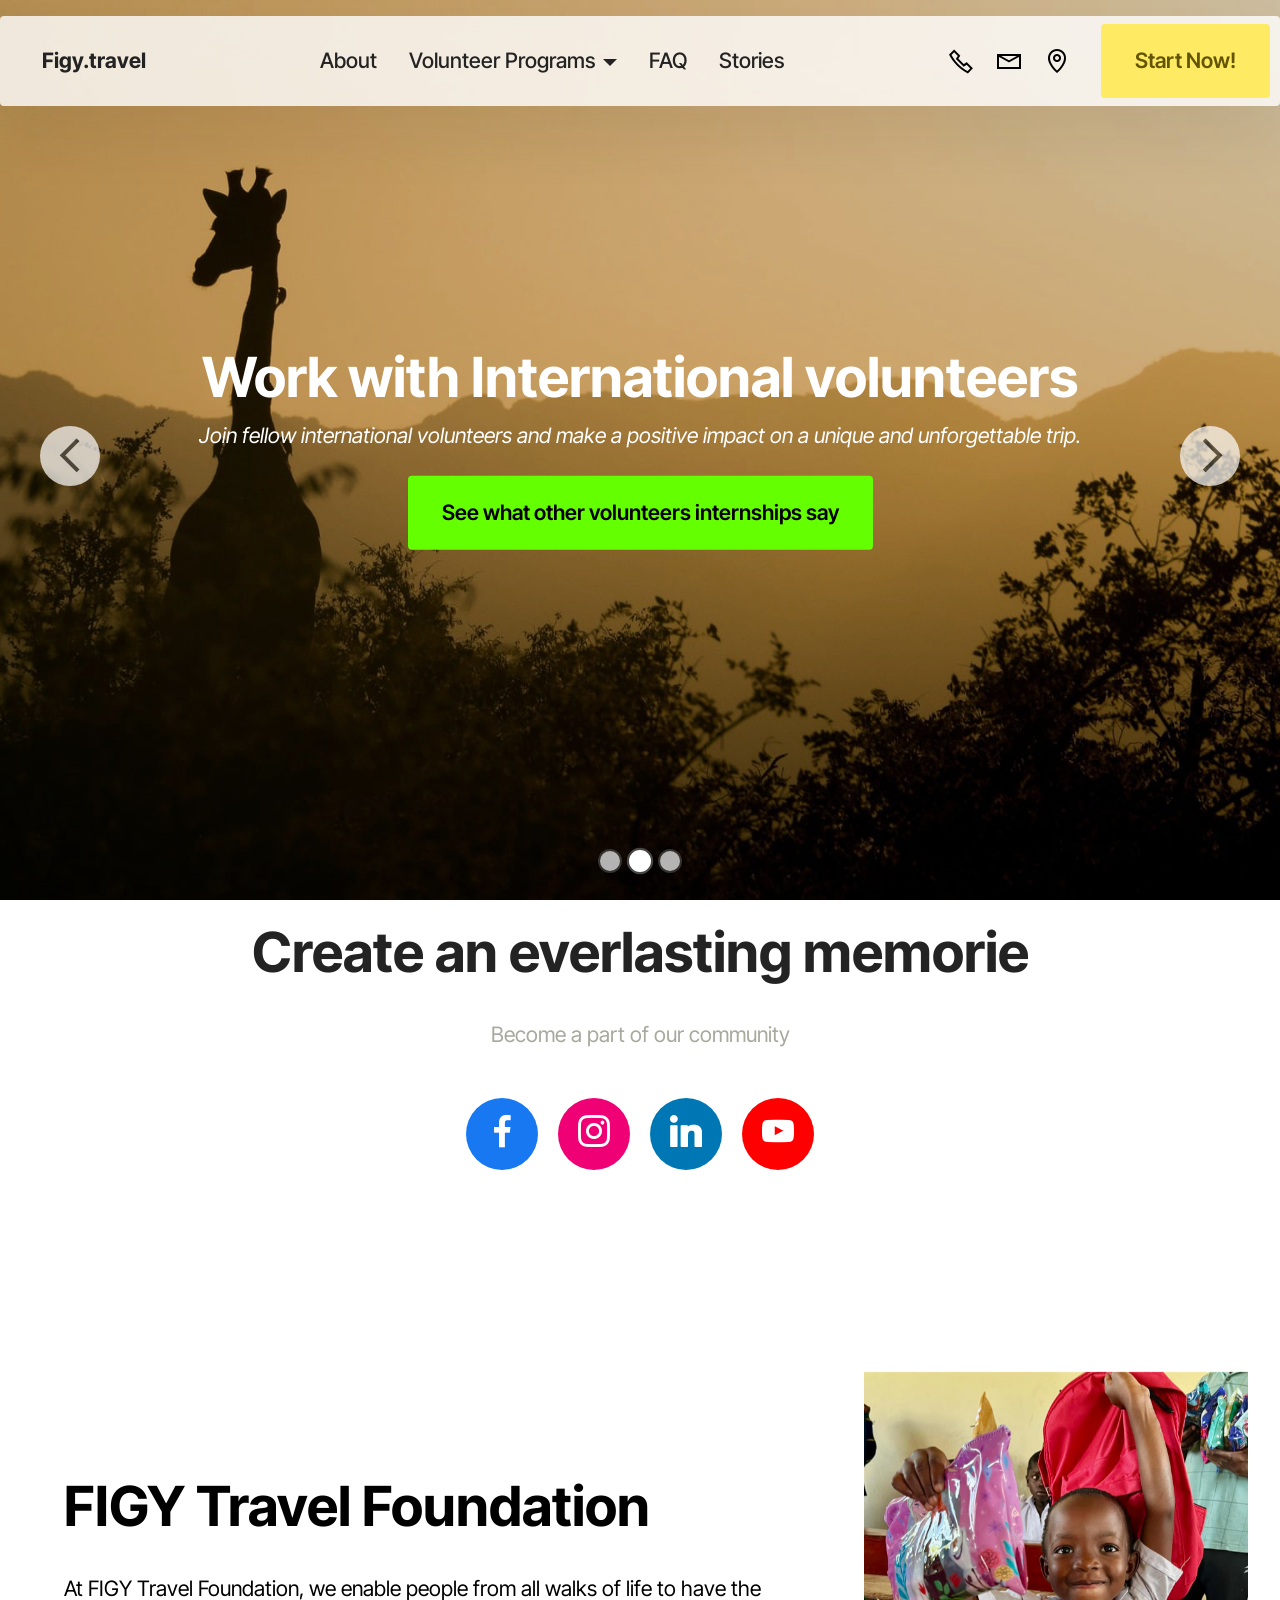
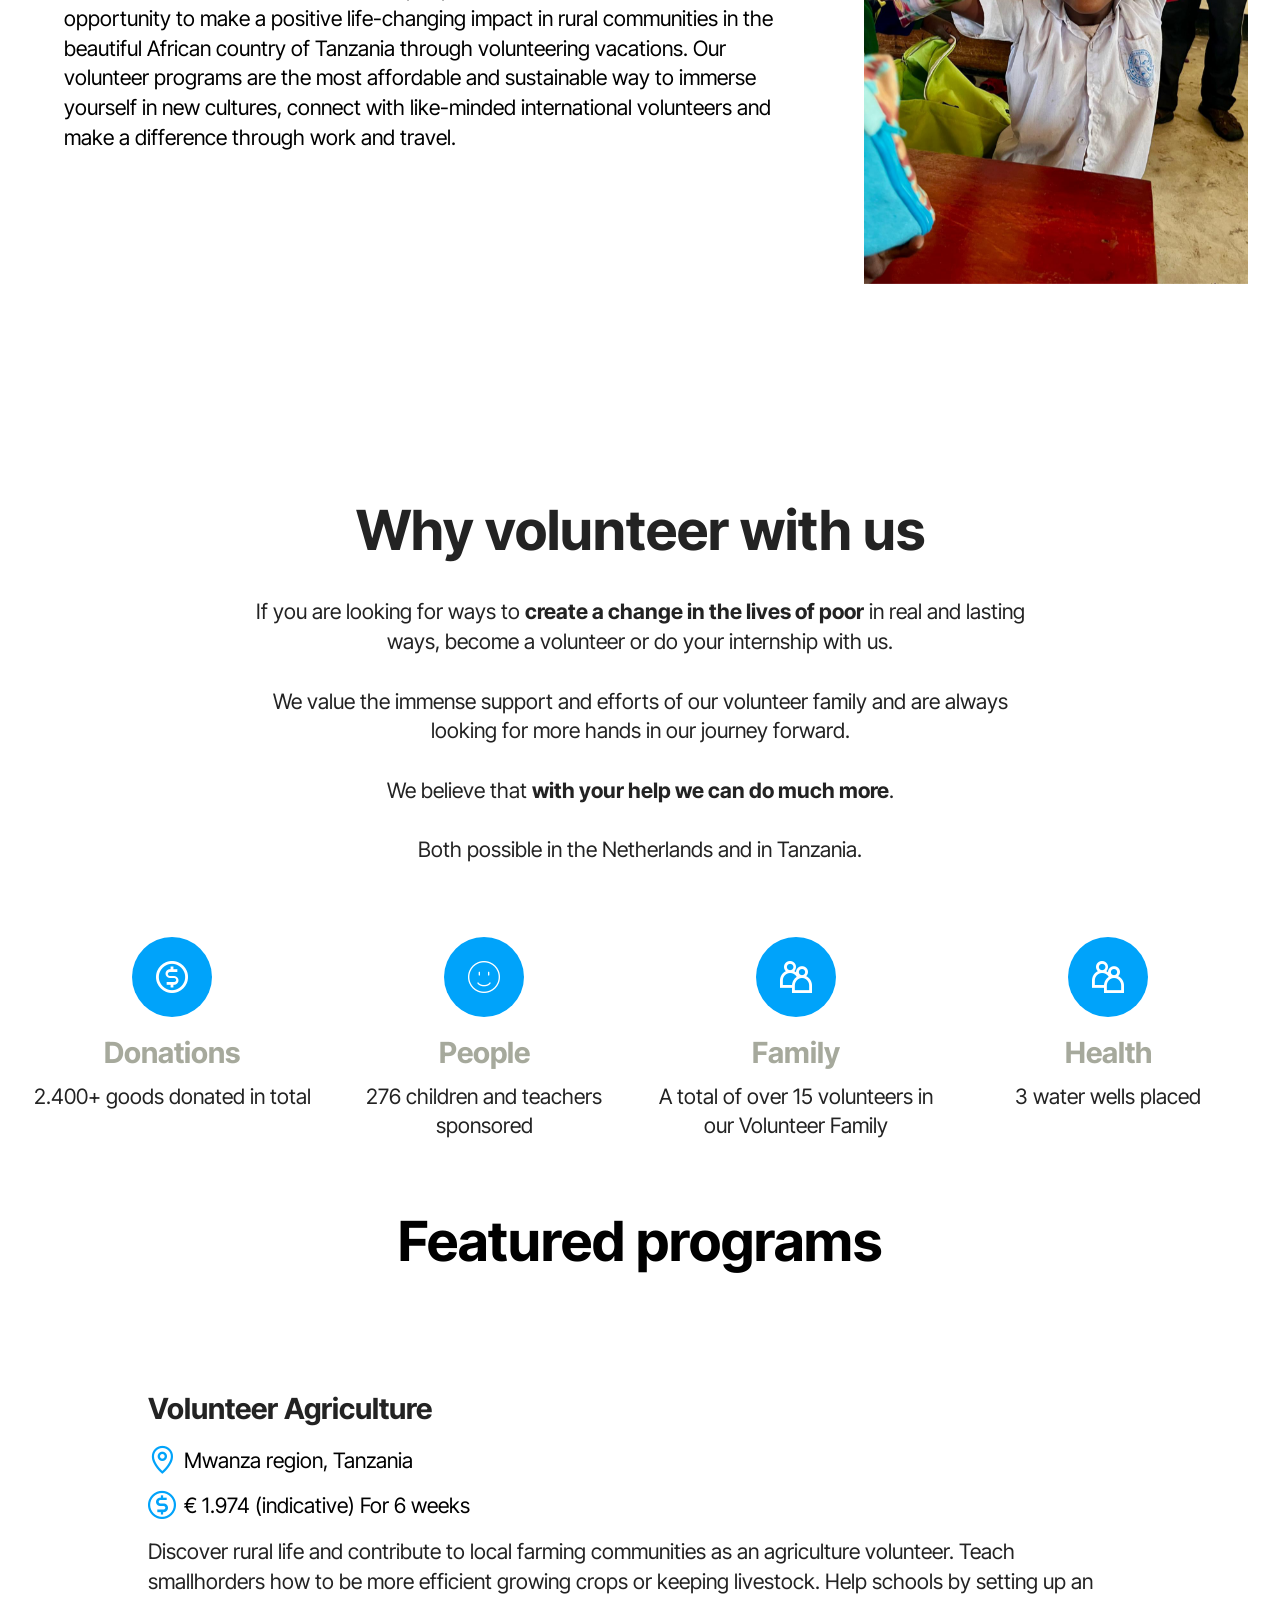
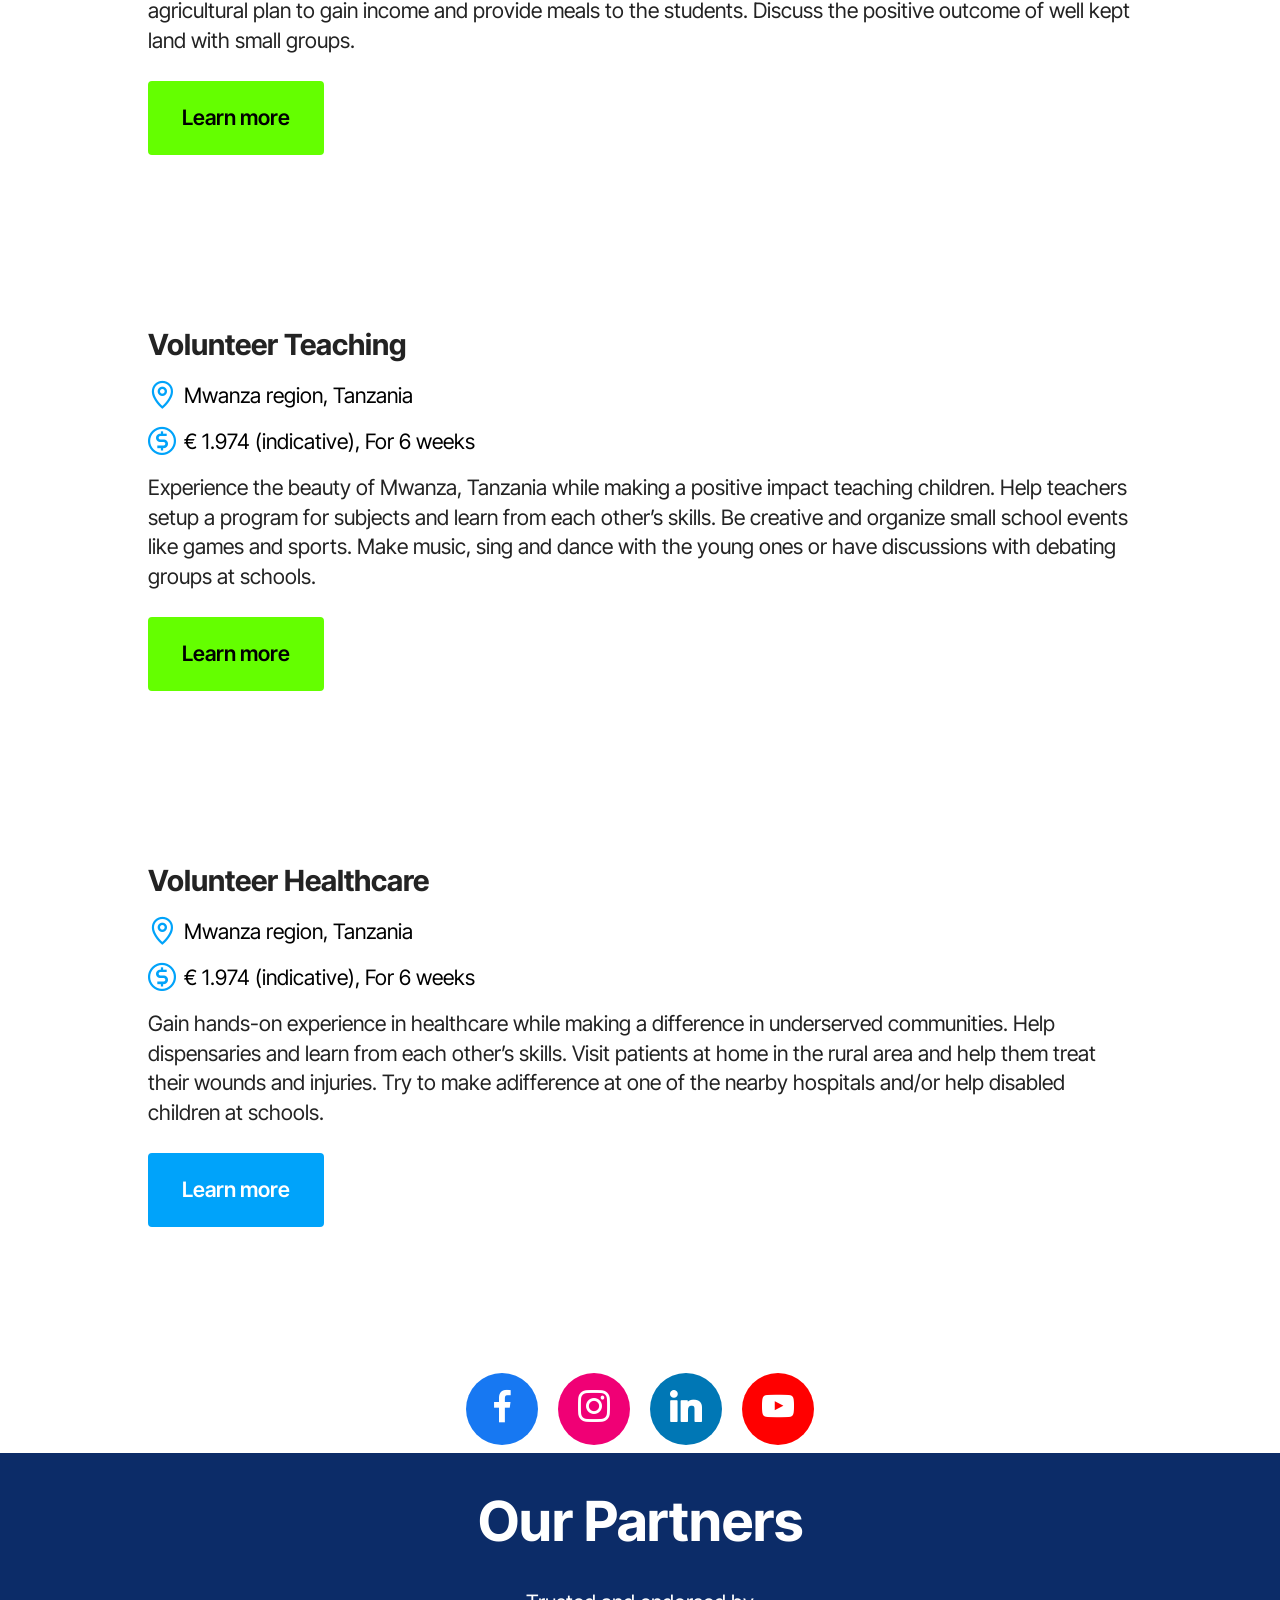
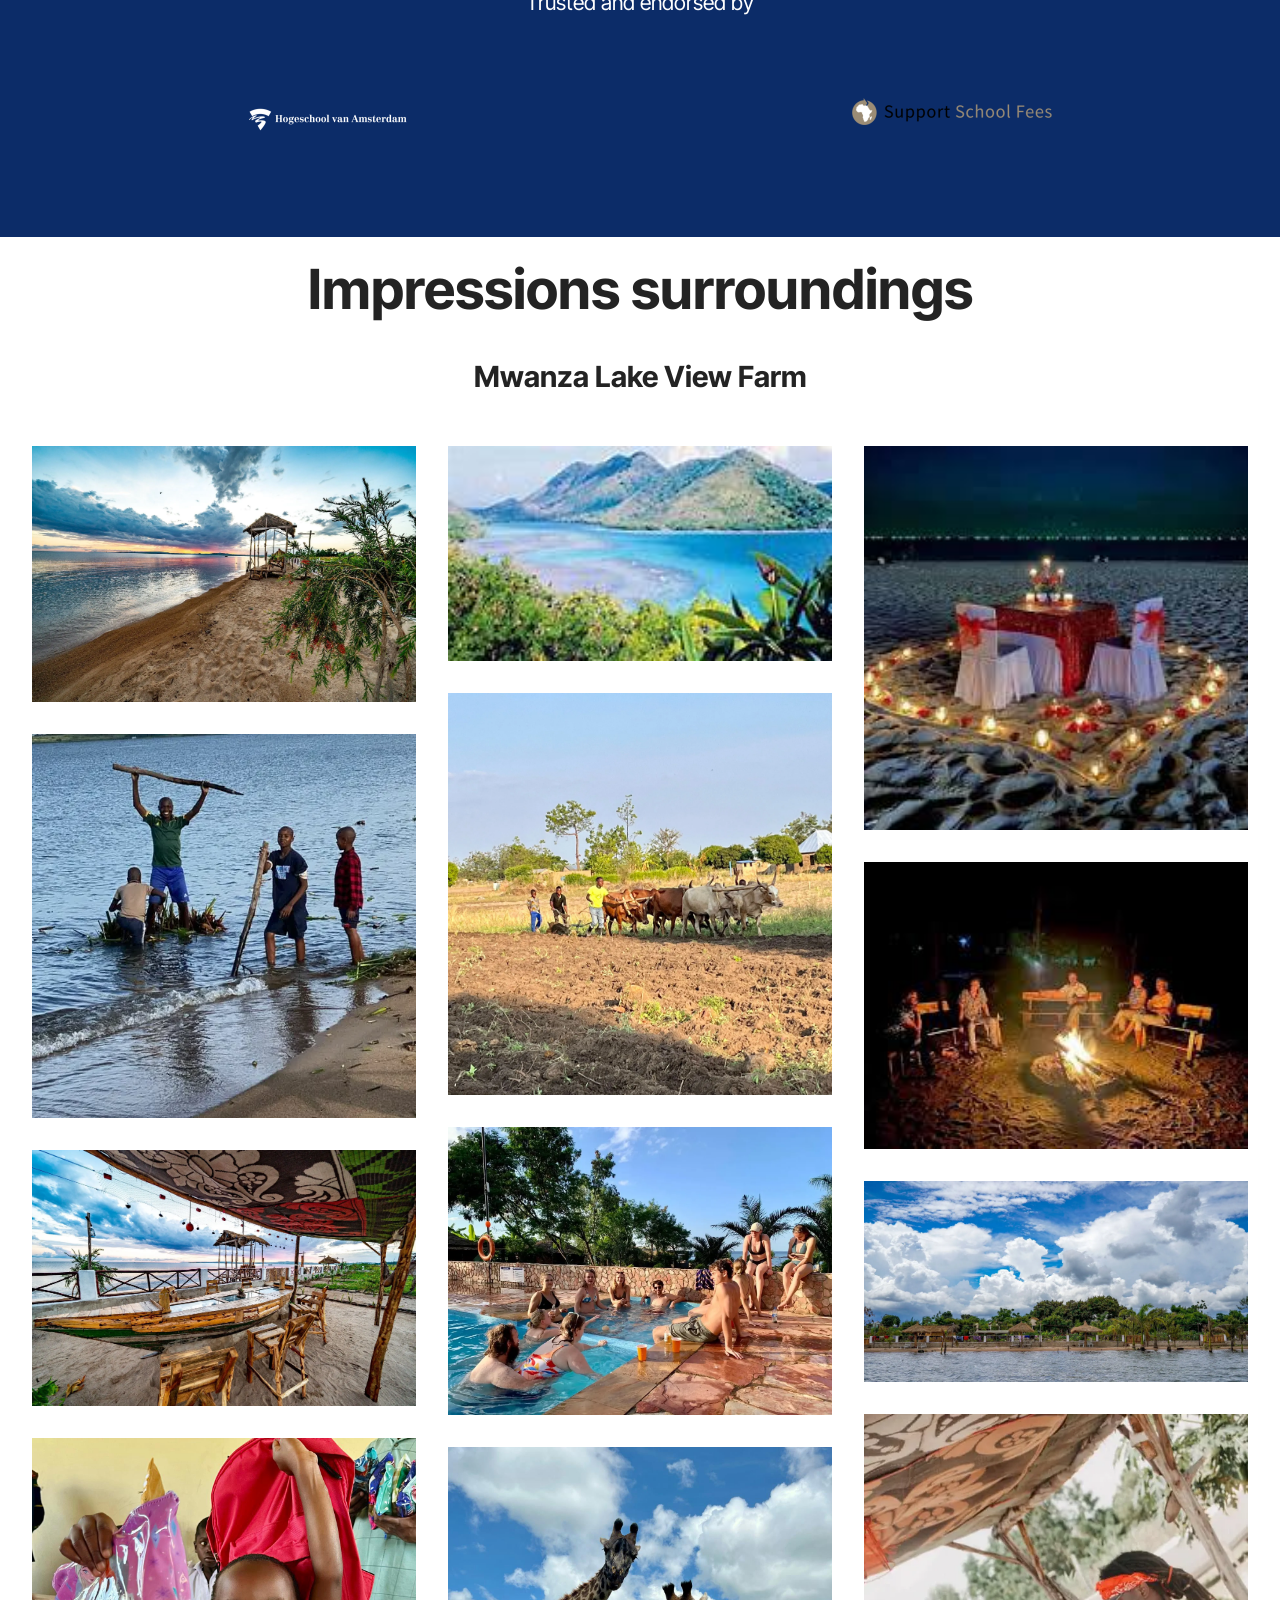
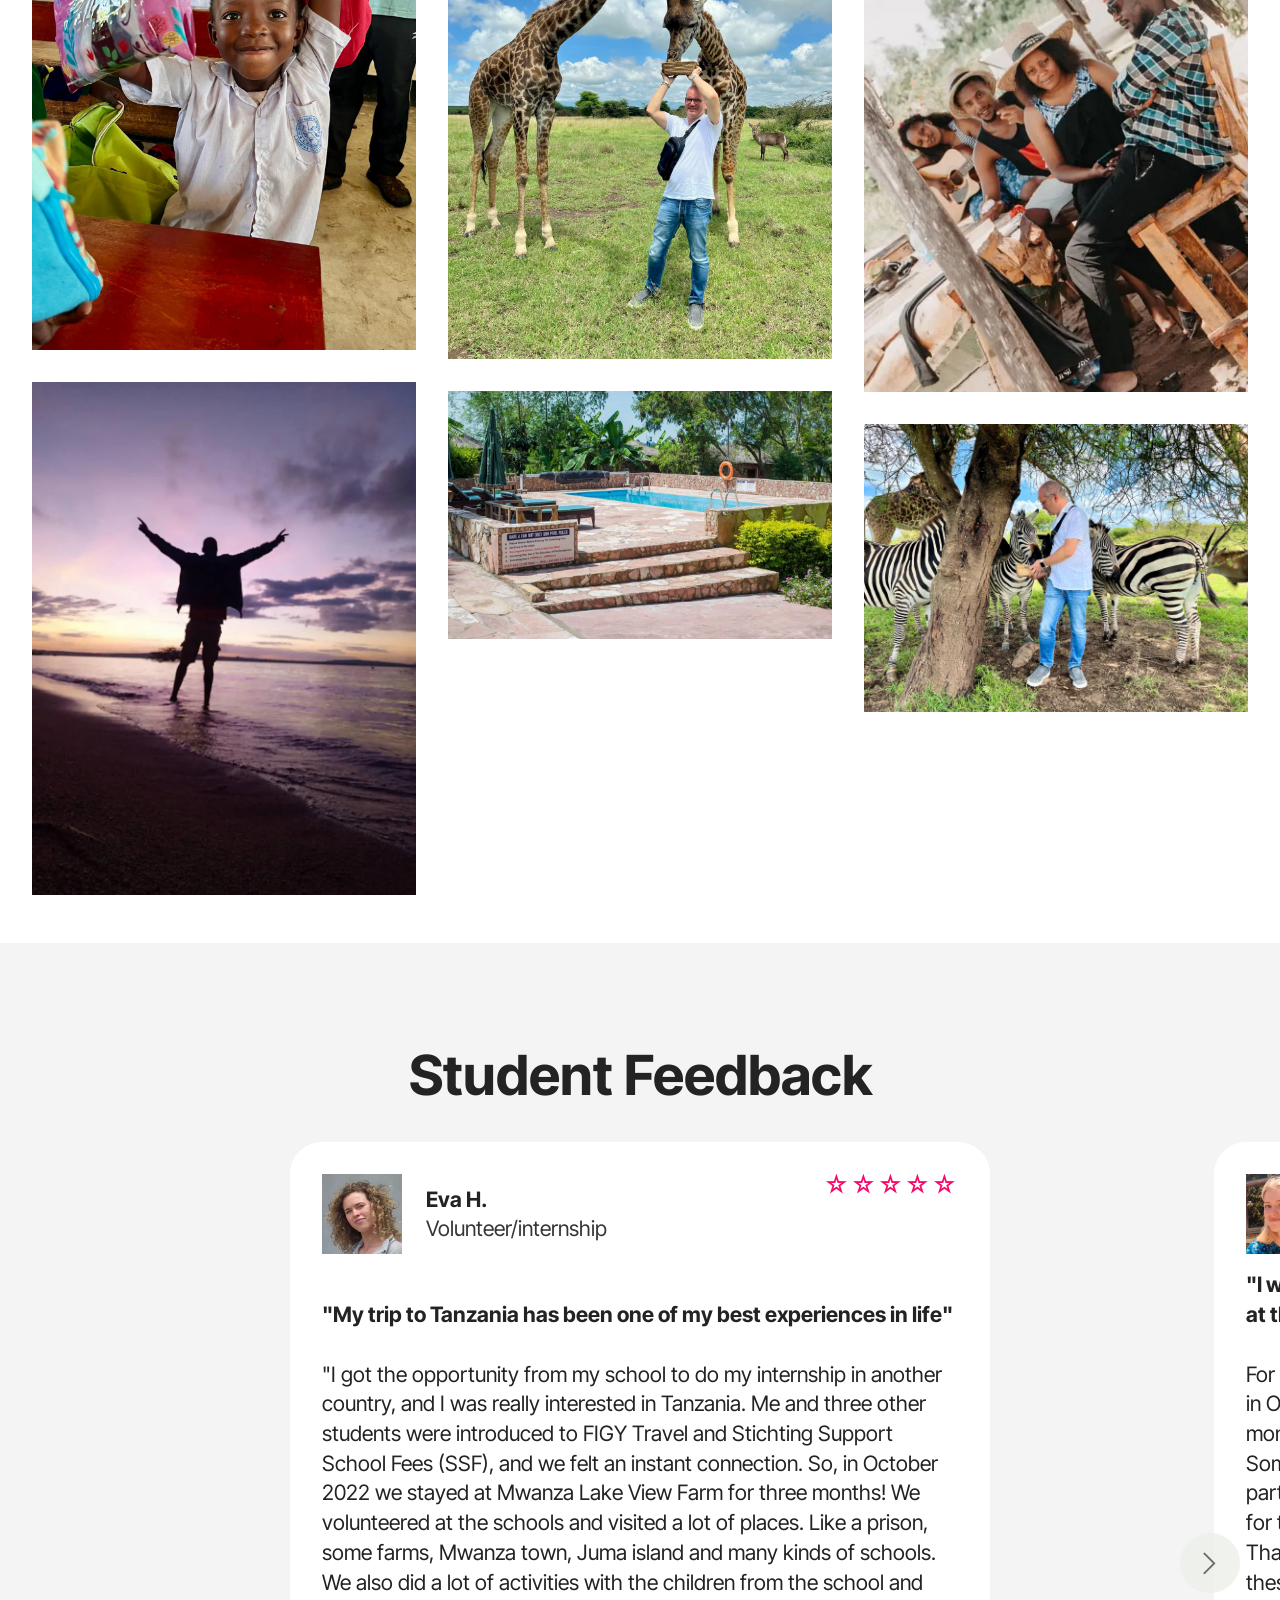
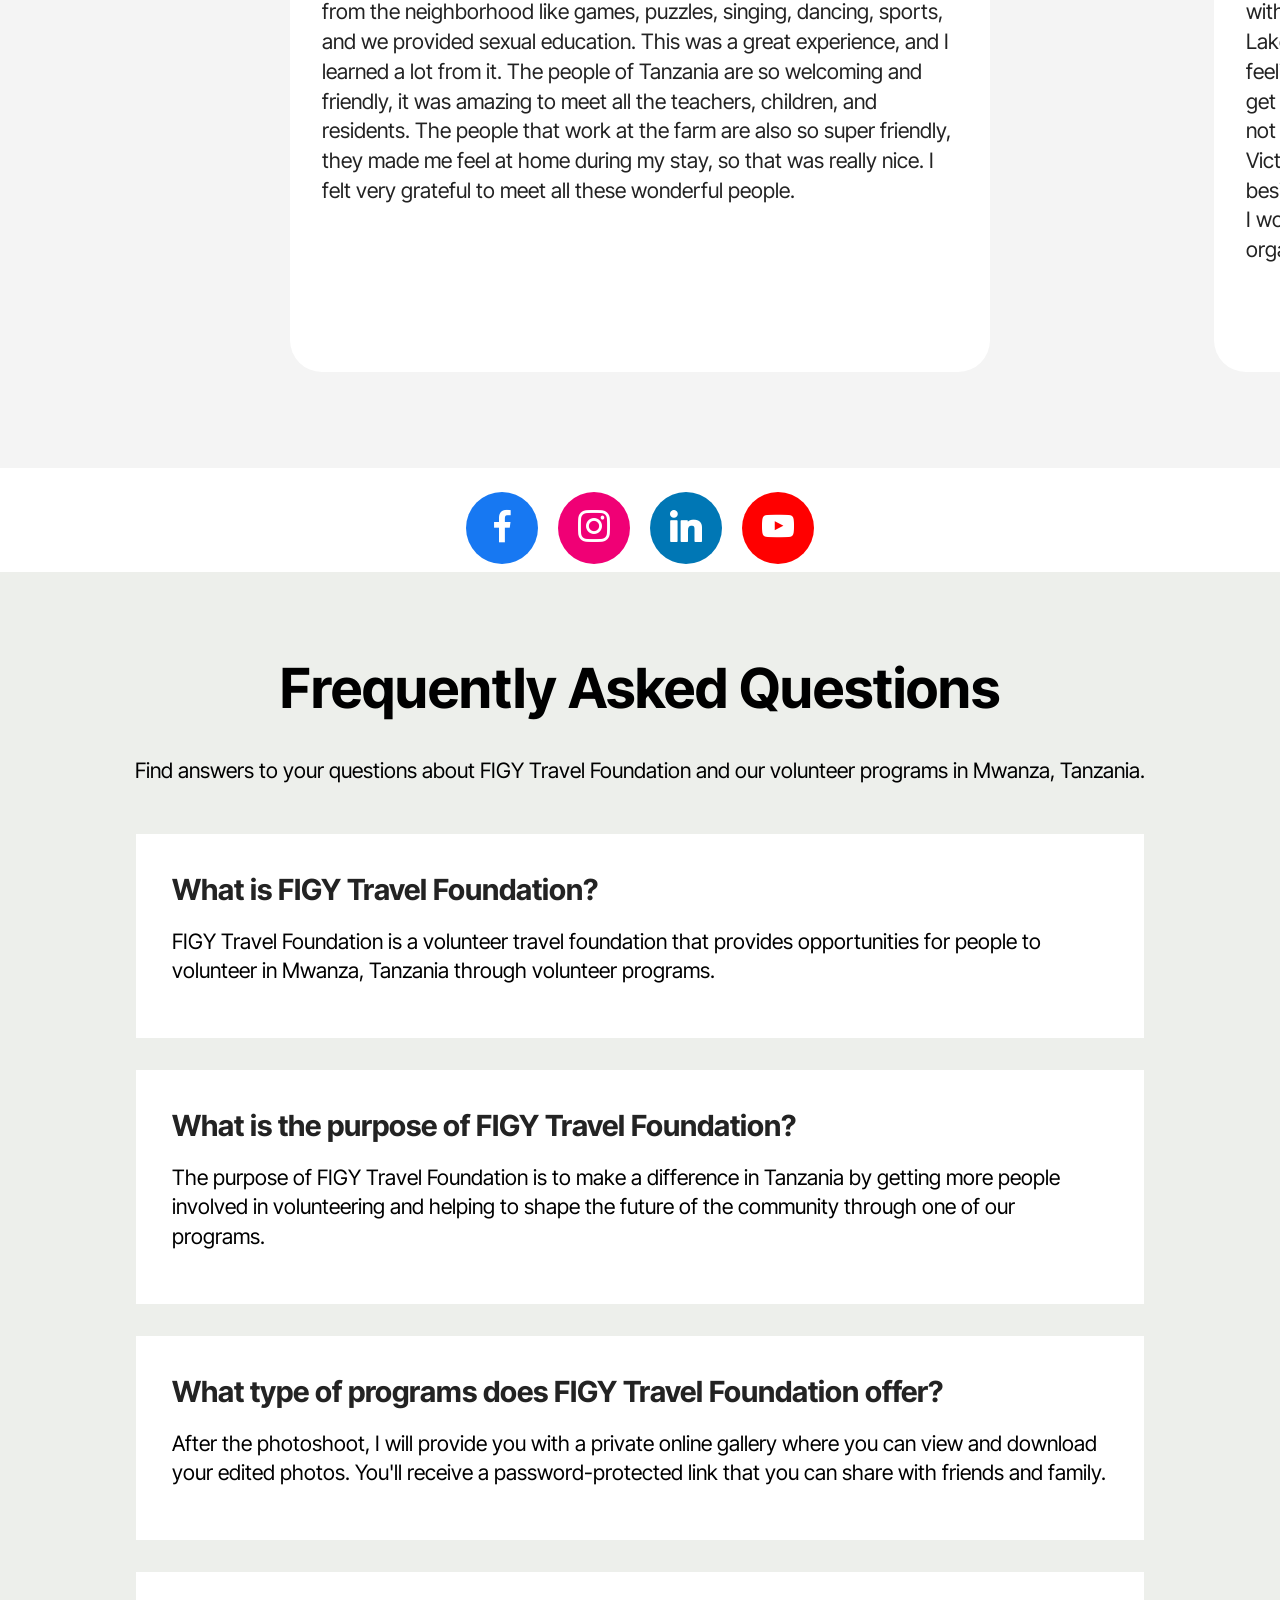
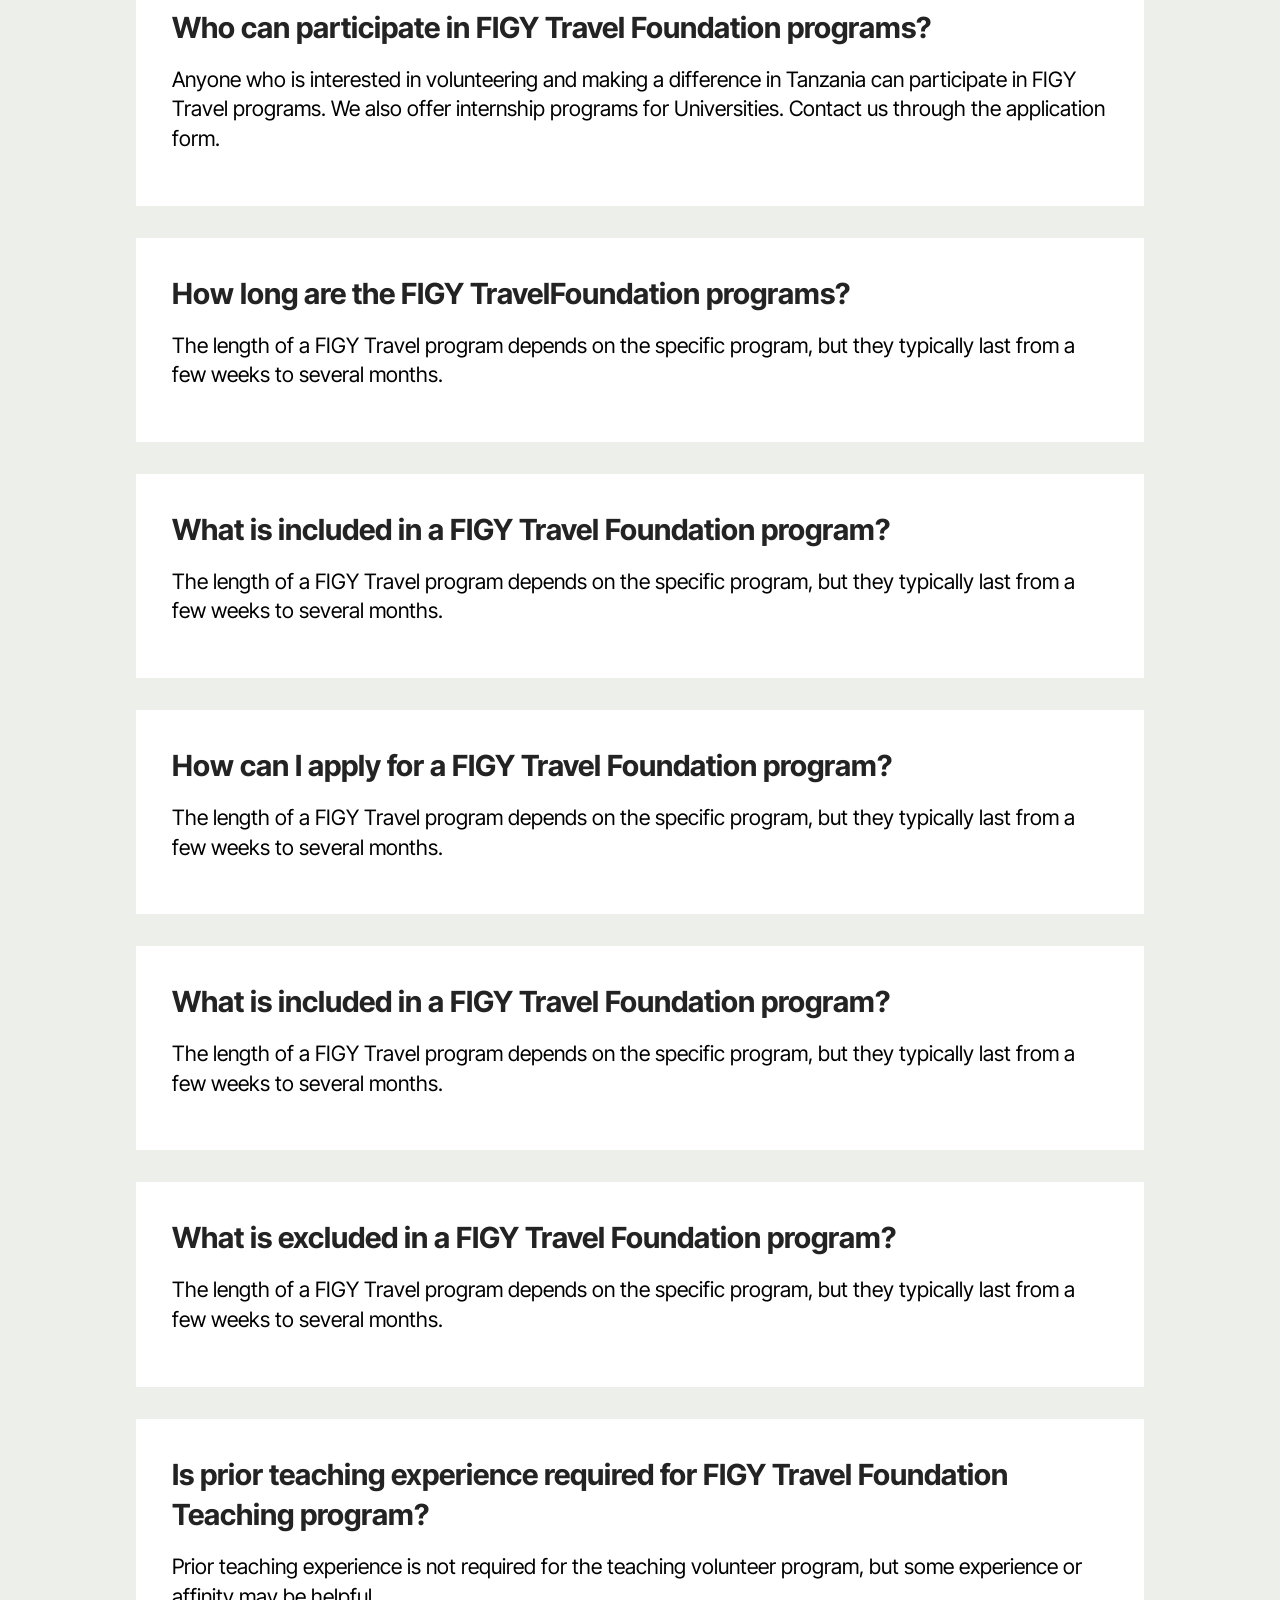
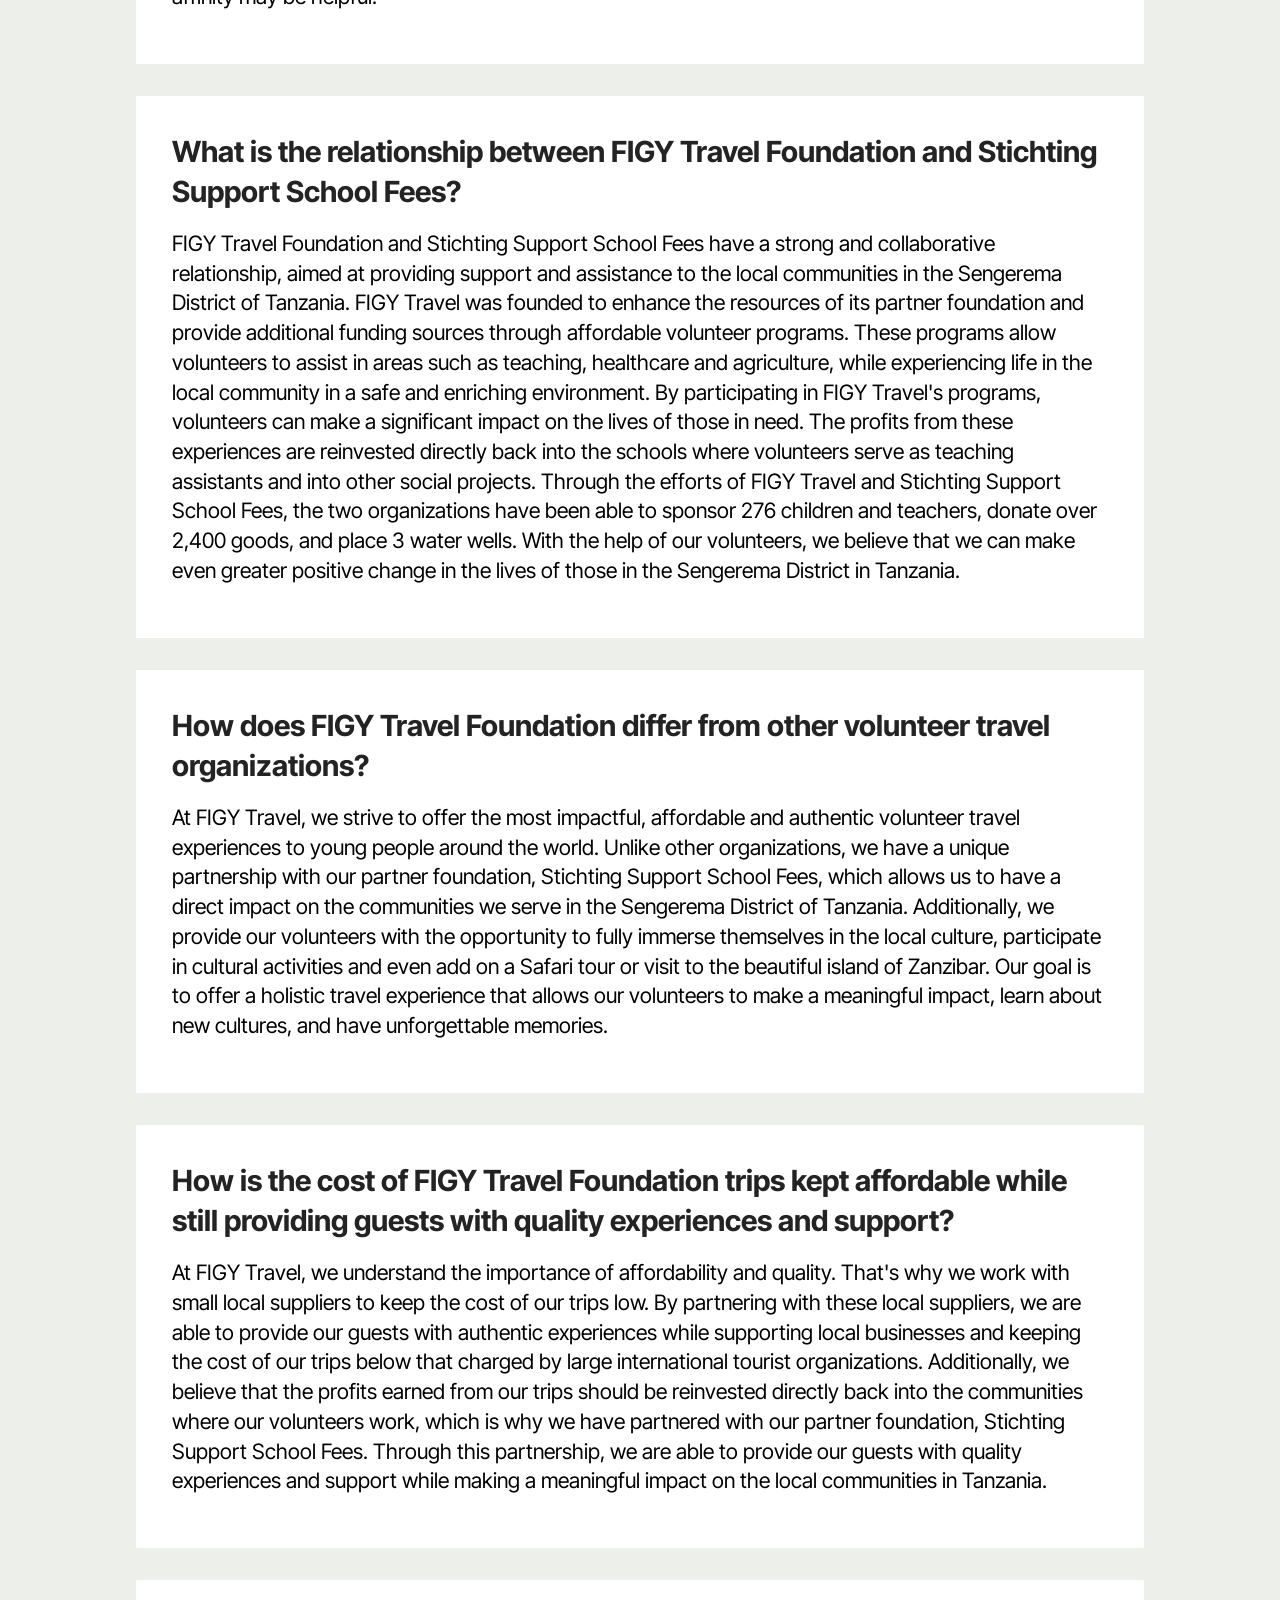
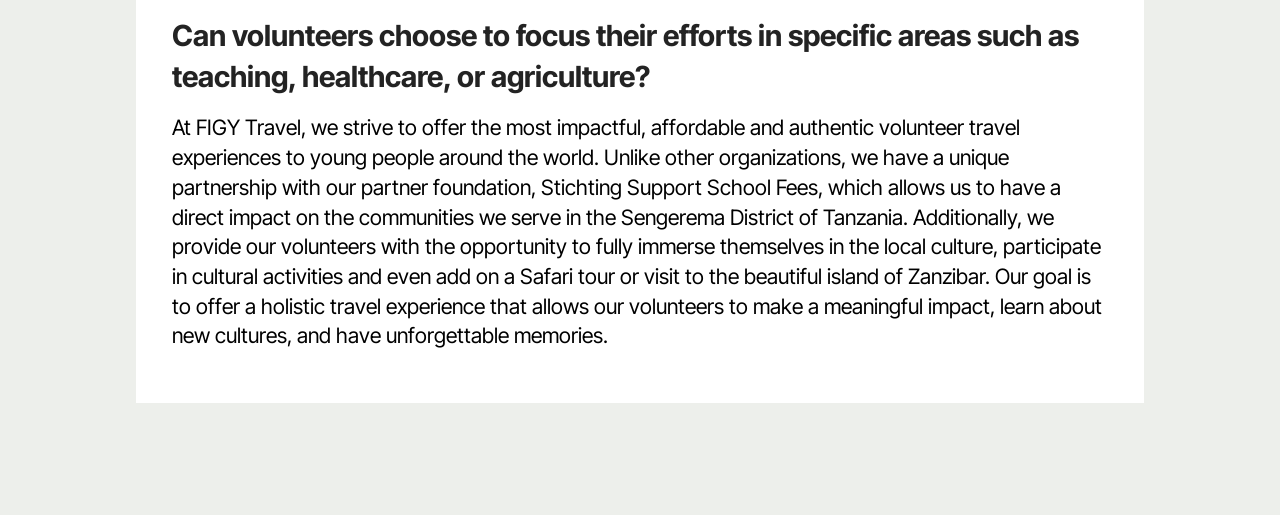
==== commit 81864c7f: "create github pages" ====
--- a/index.html
+++ b/index.html
@@ -23,7 +23,7 @@
   <link rel="stylesheet" href="assets/gallery/style.css">
   <link rel="preload" href="https://fonts.googleapis.com/css?family=Inter+Tight:100,200,300,400,500,600,700,800,900,100i,200i,300i,400i,500i,600i,700i,800i,900i&display=swap" as="style" onload="this.onload=null;this.rel='stylesheet'">
   <noscript><link rel="stylesheet" href="https://fonts.googleapis.com/css?family=Inter+Tight:100,200,300,400,500,600,700,800,900,100i,200i,300i,400i,500i,600i,700i,800i,900i&display=swap"></noscript>
-  <link rel="preload" as="style" href="assets/mobirise/css/mbr-additional.css?v=QfdCOa"><link rel="stylesheet" href="assets/mobirise/css/mbr-additional.css?v=QfdCOa" type="text/css">
+  <link rel="preload" as="style" href="assets/mobirise/css/mbr-additional.css?v=iF34Zl"><link rel="stylesheet" href="assets/mobirise/css/mbr-additional.css?v=iF34Zl" type="text/css">
 
   
   
@@ -430,8 +430,8 @@
         </div>
         <div class="row mbr-gallery mbr-masonry" data-masonry="{&quot;percentPosition&quot;: true }">
             <div class="col-12 col-md-6 col-lg-4 item gallery-image">
-                <div class="item-wrapper" data-toggle="modal" data-bs-toggle="modal" data-target="#uJpB70WrMn-modal" data-bs-target="#uJpB70WrMn-modal">
-                    <img class="w-100" src="assets/images/tanzania-travel-lodge-lake-view-in-the-evening.webp" alt="Volunteers-Tanzania" data-slide-to="0" data-bs-slide-to="0" data-target="#lb-uJpB70WrMn" data-bs-target="#lb-uJpB70WrMn">
+                <div class="item-wrapper" data-toggle="modal" data-bs-toggle="modal" data-target="#uJpCAQBZzp-modal" data-bs-target="#uJpCAQBZzp-modal">
+                    <img class="w-100" src="assets/images/tanzania-travel-lodge-lake-view-in-the-evening.webp" alt="Volunteers-Tanzania" data-slide-to="0" data-bs-slide-to="0" data-target="#lb-uJpCAQBZzp" data-bs-target="#lb-uJpCAQBZzp">
                     <div class="icon-wrapper">
                         <span class="mobi-mbri mobi-mbri-search mbr-iconfont mbr-iconfont-btn"></span>
                     </div>
@@ -439,16 +439,16 @@
                 
             </div>
             <div class="col-12 col-md-6 col-lg-4 item gallery-image">
-                <div class="item-wrapper" data-toggle="modal" data-bs-toggle="modal" data-target="#uJpB70WrMn-modal" data-bs-target="#uJpB70WrMn-modal">
-                    <img class="w-100" src="assets/images/tanzania-mwanza-top10-sanaane-island-national-parc-200x112.webp" alt="" data-slide-to="1" data-bs-slide-to="1" data-target="#lb-uJpB70WrMn" data-bs-target="#lb-uJpB70WrMn">
+                <div class="item-wrapper" data-toggle="modal" data-bs-toggle="modal" data-target="#uJpCAQBZzp-modal" data-bs-target="#uJpCAQBZzp-modal">
+                    <img class="w-100" src="assets/images/tanzania-mwanza-top10-sanaane-island-national-parc-200x112.webp" alt="" data-slide-to="1" data-bs-slide-to="1" data-target="#lb-uJpCAQBZzp" data-bs-target="#lb-uJpCAQBZzp">
                     <div class="icon-wrapper">
                         <span class="mobi-mbri mobi-mbri-search mbr-iconfont mbr-iconfont-btn"></span>
                     </div>
                 </div>
                 
             </div><div class="col-12 col-md-6 col-lg-4 item gallery-image">
-                <div class="item-wrapper" data-toggle="modal" data-bs-toggle="modal" data-target="#uJpB70WrMn-modal" data-bs-target="#uJpB70WrMn-modal">
-                    <img class="w-100" src="assets/images/volunteers-tanzania-beachnight-225x225.webp" alt="" data-slide-to="2" data-bs-slide-to="2" data-target="#lb-uJpB70WrMn" data-bs-target="#lb-uJpB70WrMn">
+                <div class="item-wrapper" data-toggle="modal" data-bs-toggle="modal" data-target="#uJpCAQBZzp-modal" data-bs-target="#uJpCAQBZzp-modal">
+                    <img class="w-100" src="assets/images/volunteers-tanzania-beachnight-225x225.webp" alt="" data-slide-to="2" data-bs-slide-to="2" data-target="#lb-uJpCAQBZzp" data-bs-target="#lb-uJpCAQBZzp">
                     <div class="icon-wrapper">
                         <span class="mobi-mbri mobi-mbri-search mbr-iconfont mbr-iconfont-btn"></span>
                     </div>
@@ -456,8 +456,8 @@
                 
             </div>
             <div class="col-12 col-md-6 col-lg-4 item gallery-image">
-                <div class="item-wrapper" data-toggle="modal" data-bs-toggle="modal" data-target="#uJpB70WrMn-modal" data-bs-target="#uJpB70WrMn-modal">
-                    <img class="w-100" src="assets/images/tanzania-travel-lodge-agriculture.webp" alt="" data-slide-to="3" data-bs-slide-to="3" data-target="#lb-uJpB70WrMn" data-bs-target="#lb-uJpB70WrMn">
+                <div class="item-wrapper" data-toggle="modal" data-bs-toggle="modal" data-target="#uJpCAQBZzp-modal" data-bs-target="#uJpCAQBZzp-modal">
+                    <img class="w-100" src="assets/images/tanzania-travel-lodge-agriculture.webp" alt="" data-slide-to="3" data-bs-slide-to="3" data-target="#lb-uJpCAQBZzp" data-bs-target="#lb-uJpCAQBZzp">
                     <div class="icon-wrapper">
                         <span class="mobi-mbri mobi-mbri-search mbr-iconfont mbr-iconfont-btn"></span>
                     </div>
@@ -465,32 +465,32 @@
                 
             </div>
             <div class="col-12 col-md-6 col-lg-4 item gallery-image">
-                <div class="item-wrapper" data-toggle="modal" data-bs-toggle="modal" data-target="#uJpB70WrMn-modal" data-bs-target="#uJpB70WrMn-modal">
-                    <img class="w-100" src="assets/images/tanzania-travel-lodge-locals-swimming.webp" alt="" data-slide-to="4" data-bs-slide-to="4" data-target="#lb-uJpB70WrMn" data-bs-target="#lb-uJpB70WrMn">
+                <div class="item-wrapper" data-toggle="modal" data-bs-toggle="modal" data-target="#uJpCAQBZzp-modal" data-bs-target="#uJpCAQBZzp-modal">
+                    <img class="w-100" src="assets/images/tanzania-travel-lodge-locals-swimming.webp" alt="" data-slide-to="4" data-bs-slide-to="4" data-target="#lb-uJpCAQBZzp" data-bs-target="#lb-uJpCAQBZzp">
                     <div class="icon-wrapper">
                         <span class="mobi-mbri mobi-mbri-search mbr-iconfont mbr-iconfont-btn"></span>
                     </div>
                 </div>
                 
             </div><div class="col-12 col-md-6 col-lg-4 item gallery-image">
-                <div class="item-wrapper" data-toggle="modal" data-bs-toggle="modal" data-target="#uJpB70WrMn-modal" data-bs-target="#uJpB70WrMn-modal">
-                    <img class="w-100" src="assets/images/volunteers-tanzania-campfire-259x194.webp" alt="" data-slide-to="5" data-bs-slide-to="5" data-target="#lb-uJpB70WrMn" data-bs-target="#lb-uJpB70WrMn">
+                <div class="item-wrapper" data-toggle="modal" data-bs-toggle="modal" data-target="#uJpCAQBZzp-modal" data-bs-target="#uJpCAQBZzp-modal">
+                    <img class="w-100" src="assets/images/volunteers-tanzania-campfire-259x194.webp" alt="" data-slide-to="5" data-bs-slide-to="5" data-target="#lb-uJpCAQBZzp" data-bs-target="#lb-uJpCAQBZzp">
                     <div class="icon-wrapper">
                         <span class="mobi-mbri mobi-mbri-search mbr-iconfont mbr-iconfont-btn"></span>
                     </div>
                 </div>
                 
             </div><div class="col-12 col-md-6 col-lg-4 item gallery-image">
-                <div class="item-wrapper" data-toggle="modal" data-bs-toggle="modal" data-target="#uJpB70WrMn-modal" data-bs-target="#uJpB70WrMn-modal">
-                    <img class="w-100" src="assets/images/volunteers-tanzania-people-by-the-pool.webp" alt="" data-slide-to="6" data-bs-slide-to="6" data-target="#lb-uJpB70WrMn" data-bs-target="#lb-uJpB70WrMn">
+                <div class="item-wrapper" data-toggle="modal" data-bs-toggle="modal" data-target="#uJpCAQBZzp-modal" data-bs-target="#uJpCAQBZzp-modal">
+                    <img class="w-100" src="assets/images/volunteers-tanzania-people-by-the-pool.webp" alt="" data-slide-to="6" data-bs-slide-to="6" data-target="#lb-uJpCAQBZzp" data-bs-target="#lb-uJpCAQBZzp">
                     <div class="icon-wrapper">
                         <span class="mobi-mbri mobi-mbri-search mbr-iconfont mbr-iconfont-btn"></span>
                     </div>
                 </div>
                 
             </div><div class="col-12 col-md-6 col-lg-4 item gallery-image">
-                <div class="item-wrapper" data-toggle="modal" data-bs-toggle="modal" data-target="#uJpB70WrMn-modal" data-bs-target="#uJpB70WrMn-modal">
-                    <img class="w-100" src="assets/images/volunteers-tanzania-relaxing-by-the-beach.webp" alt="" data-slide-to="7" data-bs-slide-to="7" data-target="#lb-uJpB70WrMn" data-bs-target="#lb-uJpB70WrMn">
+                <div class="item-wrapper" data-toggle="modal" data-bs-toggle="modal" data-target="#uJpCAQBZzp-modal" data-bs-target="#uJpCAQBZzp-modal">
+                    <img class="w-100" src="assets/images/volunteers-tanzania-relaxing-by-the-beach.webp" alt="" data-slide-to="7" data-bs-slide-to="7" data-target="#lb-uJpCAQBZzp" data-bs-target="#lb-uJpCAQBZzp">
                     <div class="icon-wrapper">
                         <span class="mobi-mbri mobi-mbri-search mbr-iconfont mbr-iconfont-btn"></span>
                     </div>
@@ -498,8 +498,8 @@
                 
             </div>
             <div class="col-12 col-md-6 col-lg-4 item gallery-image">
-                <div class="item-wrapper" data-toggle="modal" data-bs-toggle="modal" data-target="#uJpB70WrMn-modal" data-bs-target="#uJpB70WrMn-modal">
-                    <img class="w-100" src="assets/images/volunteers-tanzania-coastline.webp" alt="" data-slide-to="8" data-bs-slide-to="8" data-target="#lb-uJpB70WrMn" data-bs-target="#lb-uJpB70WrMn">
+                <div class="item-wrapper" data-toggle="modal" data-bs-toggle="modal" data-target="#uJpCAQBZzp-modal" data-bs-target="#uJpCAQBZzp-modal">
+                    <img class="w-100" src="assets/images/volunteers-tanzania-coastline.webp" alt="" data-slide-to="8" data-bs-slide-to="8" data-target="#lb-uJpCAQBZzp" data-bs-target="#lb-uJpCAQBZzp">
                     <div class="icon-wrapper">
                         <span class="mobi-mbri mobi-mbri-search mbr-iconfont mbr-iconfont-btn"></span>
                     </div>
@@ -507,70 +507,70 @@
                 
             </div>
             <div class="col-12 col-md-6 col-lg-4 item gallery-image">
-                <div class="item-wrapper" data-toggle="modal" data-bs-toggle="modal" data-target="#uJpB70WrMn-modal" data-bs-target="#uJpB70WrMn-modal">
-                    <img class="w-100" src="assets/images/volunteers-tanzania-sitting-with-the-locals.webp" alt="" data-slide-to="9" data-bs-slide-to="9" data-target="#lb-uJpB70WrMn" data-bs-target="#lb-uJpB70WrMn">
+                <div class="item-wrapper" data-toggle="modal" data-bs-toggle="modal" data-target="#uJpCAQBZzp-modal" data-bs-target="#uJpCAQBZzp-modal">
+                    <img class="w-100" src="assets/images/volunteers-tanzania-sitting-with-the-locals.webp" alt="" data-slide-to="9" data-bs-slide-to="9" data-target="#lb-uJpCAQBZzp" data-bs-target="#lb-uJpCAQBZzp">
                     <div class="icon-wrapper">
                         <span class="mobi-mbri mobi-mbri-search mbr-iconfont mbr-iconfont-btn"></span>
                     </div>
                 </div>
                 
             </div><div class="col-12 col-md-6 col-lg-4 item gallery-image">
-                <div class="item-wrapper" data-toggle="modal" data-bs-toggle="modal" data-target="#uJpB70WrMn-modal" data-bs-target="#uJpB70WrMn-modal">
-                    <img class="w-100" src="assets/images/volunteers-tanzania-child-happy-with-gifts-1200x1600.webp" alt="" data-slide-to="10" data-bs-slide-to="10" data-target="#lb-uJpB70WrMn" data-bs-target="#lb-uJpB70WrMn">
+                <div class="item-wrapper" data-toggle="modal" data-bs-toggle="modal" data-target="#uJpCAQBZzp-modal" data-bs-target="#uJpCAQBZzp-modal">
+                    <img class="w-100" src="assets/images/volunteers-tanzania-child-happy-with-gifts-1200x1600.webp" alt="" data-slide-to="10" data-bs-slide-to="10" data-target="#lb-uJpCAQBZzp" data-bs-target="#lb-uJpCAQBZzp">
                     <div class="icon-wrapper">
                         <span class="mobi-mbri mobi-mbri-search mbr-iconfont mbr-iconfont-btn"></span>
                     </div>
                 </div>
                 
             </div><div class="col-12 col-md-6 col-lg-4 item gallery-image">
-                <div class="item-wrapper" data-toggle="modal" data-bs-toggle="modal" data-target="#uJpB70WrMn-modal" data-bs-target="#uJpB70WrMn-modal">
-                    <img class="w-100" src="assets/images/volunteers-tanzania-giraffe-encounter-1200x1600.webp" alt="" data-slide-to="11" data-bs-slide-to="11" data-target="#lb-uJpB70WrMn" data-bs-target="#lb-uJpB70WrMn">
+                <div class="item-wrapper" data-toggle="modal" data-bs-toggle="modal" data-target="#uJpCAQBZzp-modal" data-bs-target="#uJpCAQBZzp-modal">
+                    <img class="w-100" src="assets/images/volunteers-tanzania-giraffe-encounter-1200x1600.webp" alt="" data-slide-to="11" data-bs-slide-to="11" data-target="#lb-uJpCAQBZzp" data-bs-target="#lb-uJpCAQBZzp">
                     <div class="icon-wrapper">
                         <span class="mobi-mbri mobi-mbri-search mbr-iconfont mbr-iconfont-btn"></span>
                     </div>
                 </div>
                 
             </div><div class="col-12 col-md-6 col-lg-4 item gallery-image">
-                <div class="item-wrapper" data-toggle="modal" data-bs-toggle="modal" data-target="#uJpB70WrMn-modal" data-bs-target="#uJpB70WrMn-modal">
-                    <img class="w-100" src="assets/images/volunteers-tanzania-near-the-evening.webp" alt="" data-slide-to="12" data-bs-slide-to="12" data-target="#lb-uJpB70WrMn" data-bs-target="#lb-uJpB70WrMn">
+                <div class="item-wrapper" data-toggle="modal" data-bs-toggle="modal" data-target="#uJpCAQBZzp-modal" data-bs-target="#uJpCAQBZzp-modal">
+                    <img class="w-100" src="assets/images/volunteers-tanzania-near-the-evening.webp" alt="" data-slide-to="12" data-bs-slide-to="12" data-target="#lb-uJpCAQBZzp" data-bs-target="#lb-uJpCAQBZzp">
                     <div class="icon-wrapper">
                         <span class="mobi-mbri mobi-mbri-search mbr-iconfont mbr-iconfont-btn"></span>
                     </div>
                 </div>
                 
             </div><div class="col-12 col-md-6 col-lg-4 item gallery-image">
-                <div class="item-wrapper" data-toggle="modal" data-bs-toggle="modal" data-target="#uJpB70WrMn-modal" data-bs-target="#uJpB70WrMn-modal">
-                    <img class="w-100" src="assets/images/volunteers-tanzania-pool.webp" alt="" data-slide-to="13" data-bs-slide-to="13" data-target="#lb-uJpB70WrMn" data-bs-target="#lb-uJpB70WrMn">
+                <div class="item-wrapper" data-toggle="modal" data-bs-toggle="modal" data-target="#uJpCAQBZzp-modal" data-bs-target="#uJpCAQBZzp-modal">
+                    <img class="w-100" src="assets/images/volunteers-tanzania-pool.webp" alt="" data-slide-to="13" data-bs-slide-to="13" data-target="#lb-uJpCAQBZzp" data-bs-target="#lb-uJpCAQBZzp">
                     <div class="icon-wrapper">
                         <span class="mobi-mbri mobi-mbri-search mbr-iconfont mbr-iconfont-btn"></span>
                     </div>
                 </div>
                 
             </div><div class="col-12 col-md-6 col-lg-4 item gallery-image">
-                <div class="item-wrapper" data-toggle="modal" data-bs-toggle="modal" data-target="#uJpB70WrMn-modal" data-bs-target="#uJpB70WrMn-modal">
-                    <img class="w-100" src="assets/images/volunteers-tanzania-zebra-encounter-1600x1200.webp" alt="" data-slide-to="14" data-bs-slide-to="14" data-target="#lb-uJpB70WrMn" data-bs-target="#lb-uJpB70WrMn">
+                <div class="item-wrapper" data-toggle="modal" data-bs-toggle="modal" data-target="#uJpCAQBZzp-modal" data-bs-target="#uJpCAQBZzp-modal">
+                    <img class="w-100" src="assets/images/volunteers-tanzania-zebra-encounter-1600x1200.webp" alt="" data-slide-to="14" data-bs-slide-to="14" data-target="#lb-uJpCAQBZzp" data-bs-target="#lb-uJpCAQBZzp">
                     <div class="icon-wrapper">
                         <span class="mobi-mbri mobi-mbri-search mbr-iconfont mbr-iconfont-btn"></span>
                     </div>
                 </div>
                 
             </div><div class="col-12 col-md-6 col-lg-4 item gallery-image">
-                <div class="item-wrapper" data-toggle="modal" data-bs-toggle="modal" data-target="#uJpB70WrMn-modal" data-bs-target="#uJpB70WrMn-modal">
-                    <img class="w-100" src="assets/images/volunteers-tanzania-kids-going-to-school.jpg-1200x1600.jpg" alt="" data-slide-to="15" data-bs-slide-to="15" data-target="#lb-uJpB70WrMn" data-bs-target="#lb-uJpB70WrMn">
-                    <div class="icon-wrapper">
-                        <span class="mobi-mbri mobi-mbri-search mbr-iconfont mbr-iconfont-btn"></span>
-                    </div>
-                </div>
-                
-            </div>
-            
-        </div>
-
-        <div class="modal mbr-slider" tabindex="-1" role="dialog" aria-hidden="true" id="uJpB70WrMn-modal">
+                <div class="item-wrapper" data-toggle="modal" data-bs-toggle="modal" data-target="#uJpCAQBZzp-modal" data-bs-target="#uJpCAQBZzp-modal">
+                    <img class="w-100" src="assets/images/volunteers-tanzania-kids-going-to-school.jpg-1200x1600.jpg" alt="" data-slide-to="15" data-bs-slide-to="15" data-target="#lb-uJpCAQBZzp" data-bs-target="#lb-uJpCAQBZzp">
+                    <div class="icon-wrapper">
+                        <span class="mobi-mbri mobi-mbri-search mbr-iconfont mbr-iconfont-btn"></span>
+                    </div>
+                </div>
+                
+            </div>
+            
+        </div>
+
+        <div class="modal mbr-slider" tabindex="-1" role="dialog" aria-hidden="true" id="uJpCAQBZzp-modal">
             <div class="modal-dialog" role="document">
                 <div class="modal-content">
                     <div class="modal-body">
-                        <div class="carousel slide" id="lb-uJpB70WrMn" data-interval="5000" data-bs-interval="5000">
+                        <div class="carousel slide" id="lb-uJpCAQBZzp" data-interval="5000" data-bs-interval="5000">
                             <div class="carousel-inner">
                                 <div class="carousel-item active">
                                     <img class="d-block w-100" src="assets/images/tanzania-travel-lodge-lake-view-in-the-evening.webp" alt="">
@@ -613,21 +613,21 @@
                                 
                             </div>
                             <ol class="carousel-indicators">
-                                <li data-slide-to="0" data-bs-slide-to="0" class="active" data-target="#lb-uJpB70WrMn" data-bs-target="#lb-uJpB70WrMn"></li>
-                                <li data-slide-to="1" data-bs-slide-to="1" data-target="#lb-uJpB70WrMn" data-bs-target="#lb-uJpB70WrMn"></li><li data-slide-to="2" data-bs-slide-to="2" data-target="#lb-uJpB70WrMn" data-bs-target="#lb-uJpB70WrMn"></li>
-                                <li data-slide-to="3" data-bs-slide-to="3" data-target="#lb-uJpB70WrMn" data-bs-target="#lb-uJpB70WrMn"></li>
-                                <li data-slide-to="4" data-bs-slide-to="4" data-target="#lb-uJpB70WrMn" data-bs-target="#lb-uJpB70WrMn"></li><li data-slide-to="5" data-bs-slide-to="5" data-target="#lb-uJpB70WrMn" data-bs-target="#lb-uJpB70WrMn"></li><li data-slide-to="6" data-bs-slide-to="6" data-target="#lb-uJpB70WrMn" data-bs-target="#lb-uJpB70WrMn"></li><li data-slide-to="7" data-bs-slide-to="7" data-target="#lb-uJpB70WrMn" data-bs-target="#lb-uJpB70WrMn"></li>
-                                <li data-slide-to="8" data-bs-slide-to="8" data-target="#lb-uJpB70WrMn" data-bs-target="#lb-uJpB70WrMn"></li>
-                                <li data-slide-to="9" data-bs-slide-to="9" data-target="#lb-uJpB70WrMn" data-bs-target="#lb-uJpB70WrMn"></li><li data-slide-to="10" data-bs-slide-to="10" data-target="#lb-uJpB70WrMn" data-bs-target="#lb-uJpB70WrMn"></li><li data-slide-to="11" data-bs-slide-to="11" data-target="#lb-uJpB70WrMn" data-bs-target="#lb-uJpB70WrMn"></li><li data-slide-to="12" data-bs-slide-to="12" data-target="#lb-uJpB70WrMn" data-bs-target="#lb-uJpB70WrMn"></li><li data-slide-to="13" data-bs-slide-to="13" data-target="#lb-uJpB70WrMn" data-bs-target="#lb-uJpB70WrMn"></li><li data-slide-to="14" data-bs-slide-to="14" data-target="#lb-uJpB70WrMn" data-bs-target="#lb-uJpB70WrMn"></li><li data-slide-to="15" data-bs-slide-to="15" data-target="#lb-uJpB70WrMn" data-bs-target="#lb-uJpB70WrMn"></li>
+                                <li data-slide-to="0" data-bs-slide-to="0" class="active" data-target="#lb-uJpCAQBZzp" data-bs-target="#lb-uJpCAQBZzp"></li>
+                                <li data-slide-to="1" data-bs-slide-to="1" data-target="#lb-uJpCAQBZzp" data-bs-target="#lb-uJpCAQBZzp"></li><li data-slide-to="2" data-bs-slide-to="2" data-target="#lb-uJpCAQBZzp" data-bs-target="#lb-uJpCAQBZzp"></li>
+                                <li data-slide-to="3" data-bs-slide-to="3" data-target="#lb-uJpCAQBZzp" data-bs-target="#lb-uJpCAQBZzp"></li>
+                                <li data-slide-to="4" data-bs-slide-to="4" data-target="#lb-uJpCAQBZzp" data-bs-target="#lb-uJpCAQBZzp"></li><li data-slide-to="5" data-bs-slide-to="5" data-target="#lb-uJpCAQBZzp" data-bs-target="#lb-uJpCAQBZzp"></li><li data-slide-to="6" data-bs-slide-to="6" data-target="#lb-uJpCAQBZzp" data-bs-target="#lb-uJpCAQBZzp"></li><li data-slide-to="7" data-bs-slide-to="7" data-target="#lb-uJpCAQBZzp" data-bs-target="#lb-uJpCAQBZzp"></li>
+                                <li data-slide-to="8" data-bs-slide-to="8" data-target="#lb-uJpCAQBZzp" data-bs-target="#lb-uJpCAQBZzp"></li>
+                                <li data-slide-to="9" data-bs-slide-to="9" data-target="#lb-uJpCAQBZzp" data-bs-target="#lb-uJpCAQBZzp"></li><li data-slide-to="10" data-bs-slide-to="10" data-target="#lb-uJpCAQBZzp" data-bs-target="#lb-uJpCAQBZzp"></li><li data-slide-to="11" data-bs-slide-to="11" data-target="#lb-uJpCAQBZzp" data-bs-target="#lb-uJpCAQBZzp"></li><li data-slide-to="12" data-bs-slide-to="12" data-target="#lb-uJpCAQBZzp" data-bs-target="#lb-uJpCAQBZzp"></li><li data-slide-to="13" data-bs-slide-to="13" data-target="#lb-uJpCAQBZzp" data-bs-target="#lb-uJpCAQBZzp"></li><li data-slide-to="14" data-bs-slide-to="14" data-target="#lb-uJpCAQBZzp" data-bs-target="#lb-uJpCAQBZzp"></li><li data-slide-to="15" data-bs-slide-to="15" data-target="#lb-uJpCAQBZzp" data-bs-target="#lb-uJpCAQBZzp"></li>
                                 
                             </ol>
                             <a role="button" href="" class="close" data-dismiss="modal" data-bs-dismiss="modal" aria-label="Close">
                             </a>
-                            <a class="carousel-control-prev carousel-control" role="button" data-slide="prev" data-bs-slide="prev" href="#lb-uJpB70WrMn">
+                            <a class="carousel-control-prev carousel-control" role="button" data-slide="prev" data-bs-slide="prev" href="#lb-uJpCAQBZzp">
                                 <span class="mobi-mbri mobi-mbri-arrow-prev" aria-hidden="true"></span>
                                 <span class="sr-only visually-hidden">Previous</span>
                             </a>
-                            <a class="carousel-control-next carousel-control" role="button" data-slide="next" data-bs-slide="next" href="#lb-uJpB70WrMn">
+                            <a class="carousel-control-next carousel-control" role="button" data-slide="next" data-bs-slide="next" href="#lb-uJpCAQBZzp">
                                 <span class="mobi-mbri mobi-mbri-arrow-next" aria-hidden="true"></span>
                                 <span class="sr-only visually-hidden">Next</span>
                             </a>
--- a/assets/mobirise/css/mbr-additional.css
+++ b/assets/mobirise/css/mbr-additional.css
@@ -3797,6 +3797,18 @@
   font-size: 20px;
   color: #777;
 }
+#custom-html-65 {
+  /* Type valid CSS here */
+}
+#custom-html-65 div {
+  padding: 0 10% 0 10%;
+  color: #777;
+  text-align: center;
+}
+#custom-html-65 p {
+  font-size: 60px;
+  color: #777;
+}
 #custom-html-60 {
   /* Type valid CSS here */
 }
@@ -3970,6 +3982,18 @@
   text-align: left;
   color: #000000;
 }
+#custom-html-64 {
+  /* Type valid CSS here */
+}
+#custom-html-64 div {
+  padding: 0 10% 0 10%;
+  color: #777;
+  text-align: center;
+}
+#custom-html-64 p {
+  font-size: 60px;
+  color: #777;
+}
 .cid-uIxlSCJBWU {
   padding-top: 0rem;
   padding-bottom: 0rem;
@@ -4147,6 +4171,18 @@
 }
 #custom-html-5g p {
   font-size: 30px;
+  color: #777;
+}
+#custom-html-63 {
+  /* Type valid CSS here */
+}
+#custom-html-63 div {
+  padding: 80px 0;
+  color: #777;
+  text-align: center;
+}
+#custom-html-63 p {
+  font-size: 22px;
   color: #777;
 }
 .cid-uIxv1fMkZv {
--- a/assets/mobirise/css/mbr-additional.css
+++ b/assets/mobirise/css/mbr-additional.css
@@ -3797,6 +3797,18 @@
   font-size: 20px;
   color: #777;
 }
+#custom-html-65 {
+  /* Type valid CSS here */
+}
+#custom-html-65 div {
+  padding: 0 10% 0 10%;
+  color: #777;
+  text-align: center;
+}
+#custom-html-65 p {
+  font-size: 60px;
+  color: #777;
+}
 #custom-html-60 {
   /* Type valid CSS here */
 }
@@ -3970,6 +3982,18 @@
   text-align: left;
   color: #000000;
 }
+#custom-html-64 {
+  /* Type valid CSS here */
+}
+#custom-html-64 div {
+  padding: 0 10% 0 10%;
+  color: #777;
+  text-align: center;
+}
+#custom-html-64 p {
+  font-size: 60px;
+  color: #777;
+}
 .cid-uIxlSCJBWU {
   padding-top: 0rem;
   padding-bottom: 0rem;
@@ -4147,6 +4171,18 @@
 }
 #custom-html-5g p {
   font-size: 30px;
+  color: #777;
+}
+#custom-html-63 {
+  /* Type valid CSS here */
+}
+#custom-html-63 div {
+  padding: 80px 0;
+  color: #777;
+  text-align: center;
+}
+#custom-html-63 p {
+  font-size: 22px;
   color: #777;
 }
 .cid-uIxv1fMkZv {
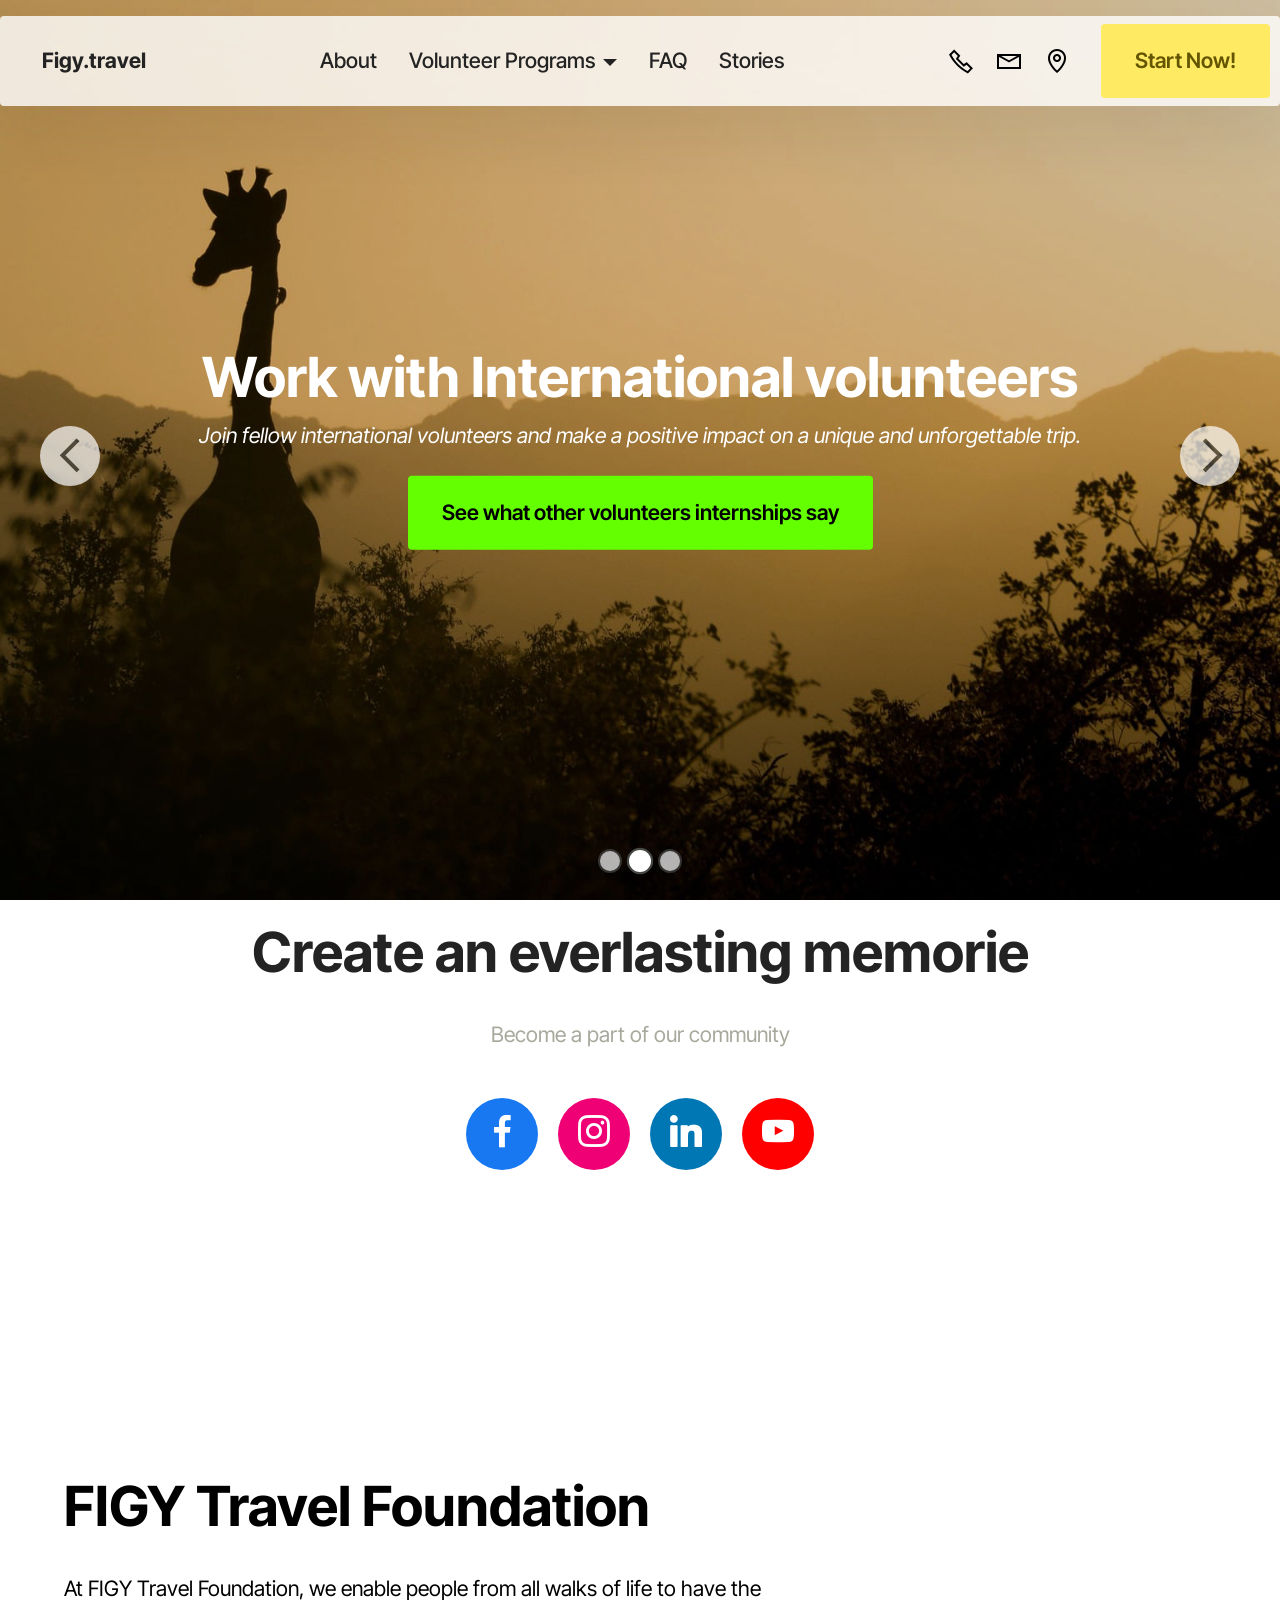
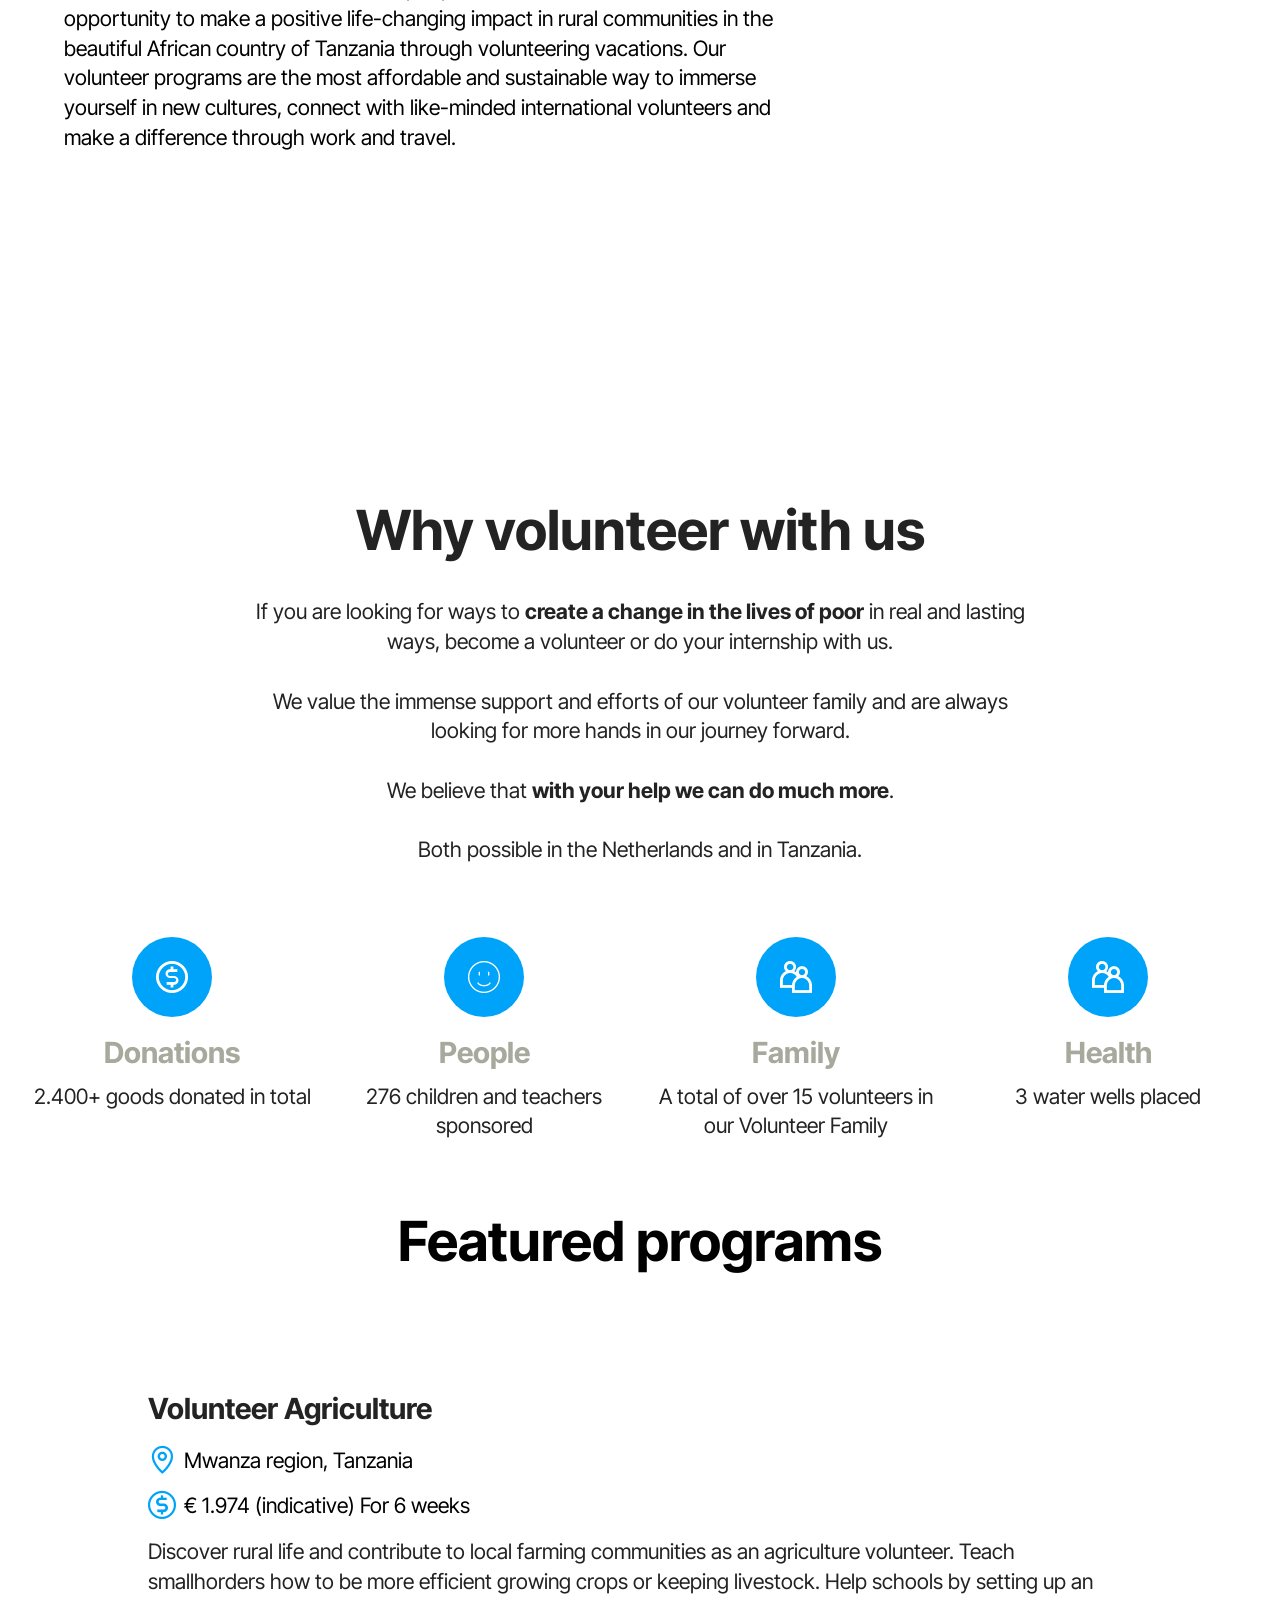
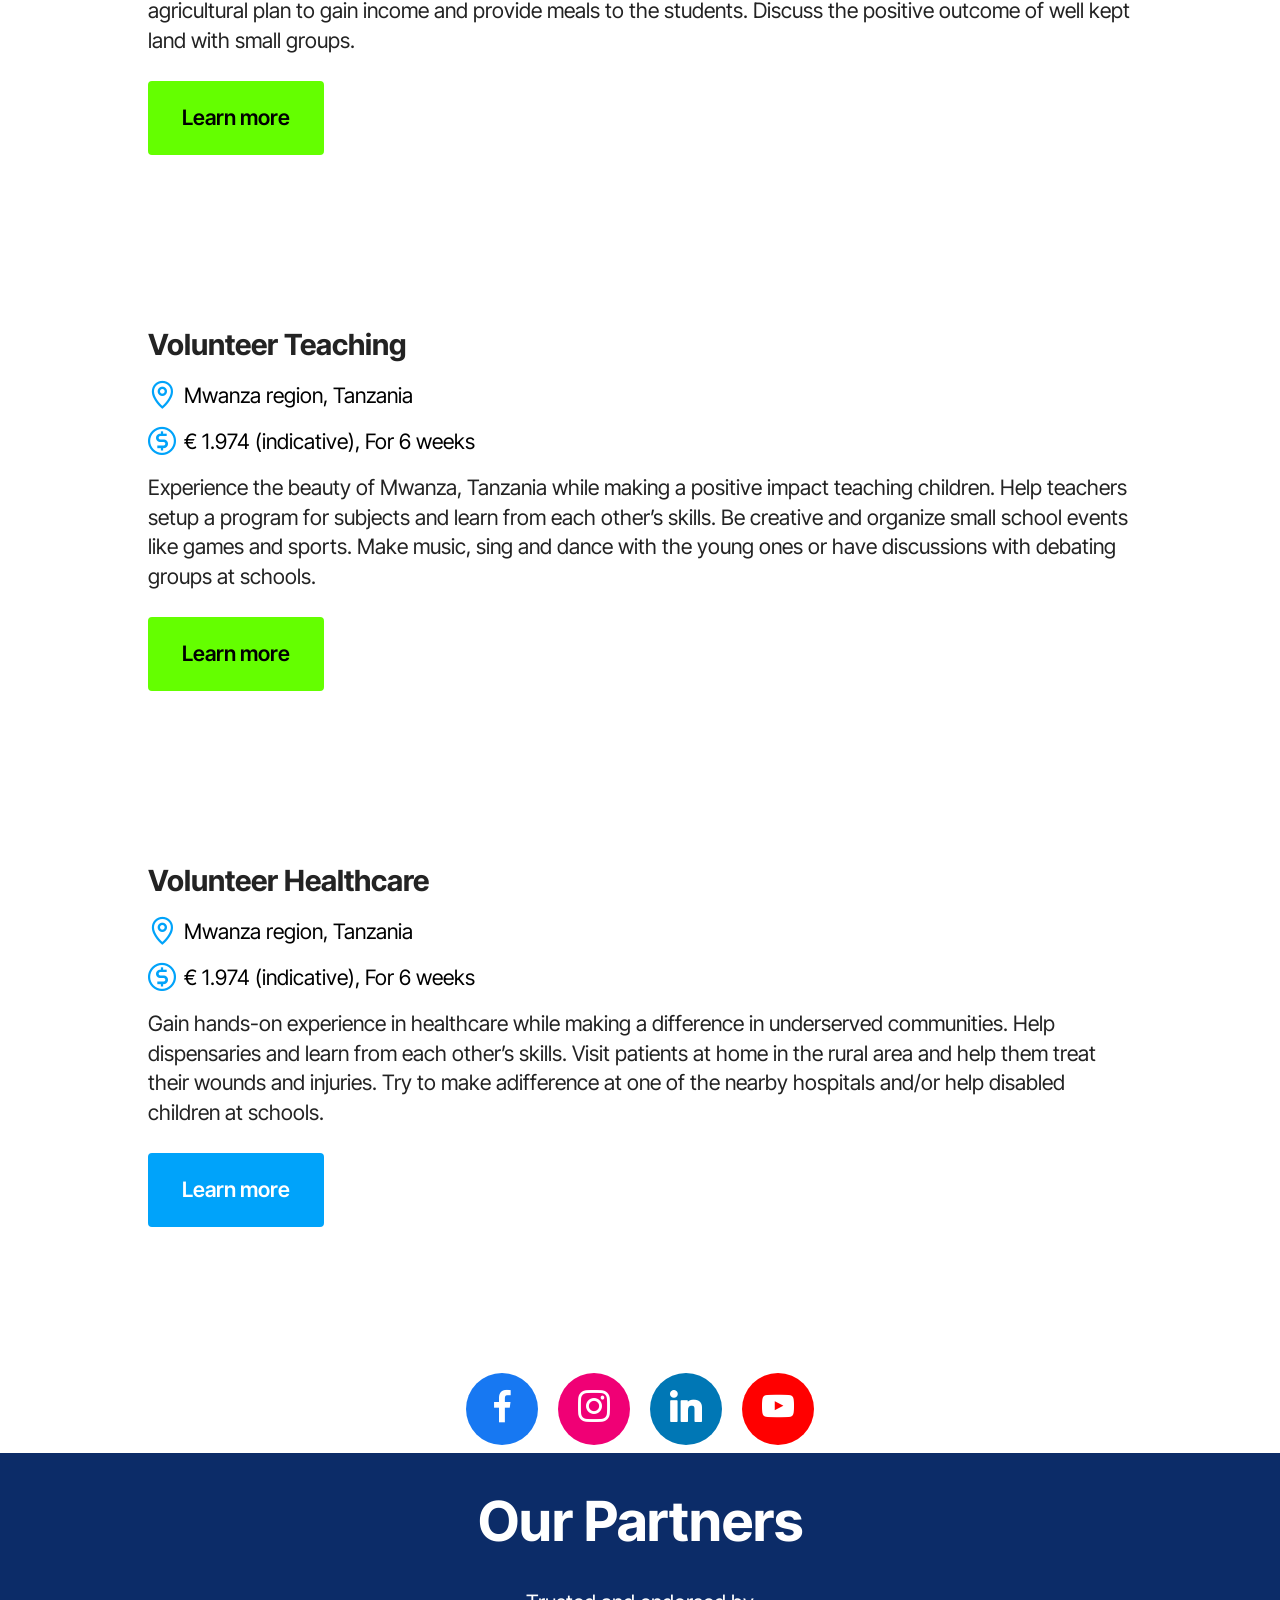
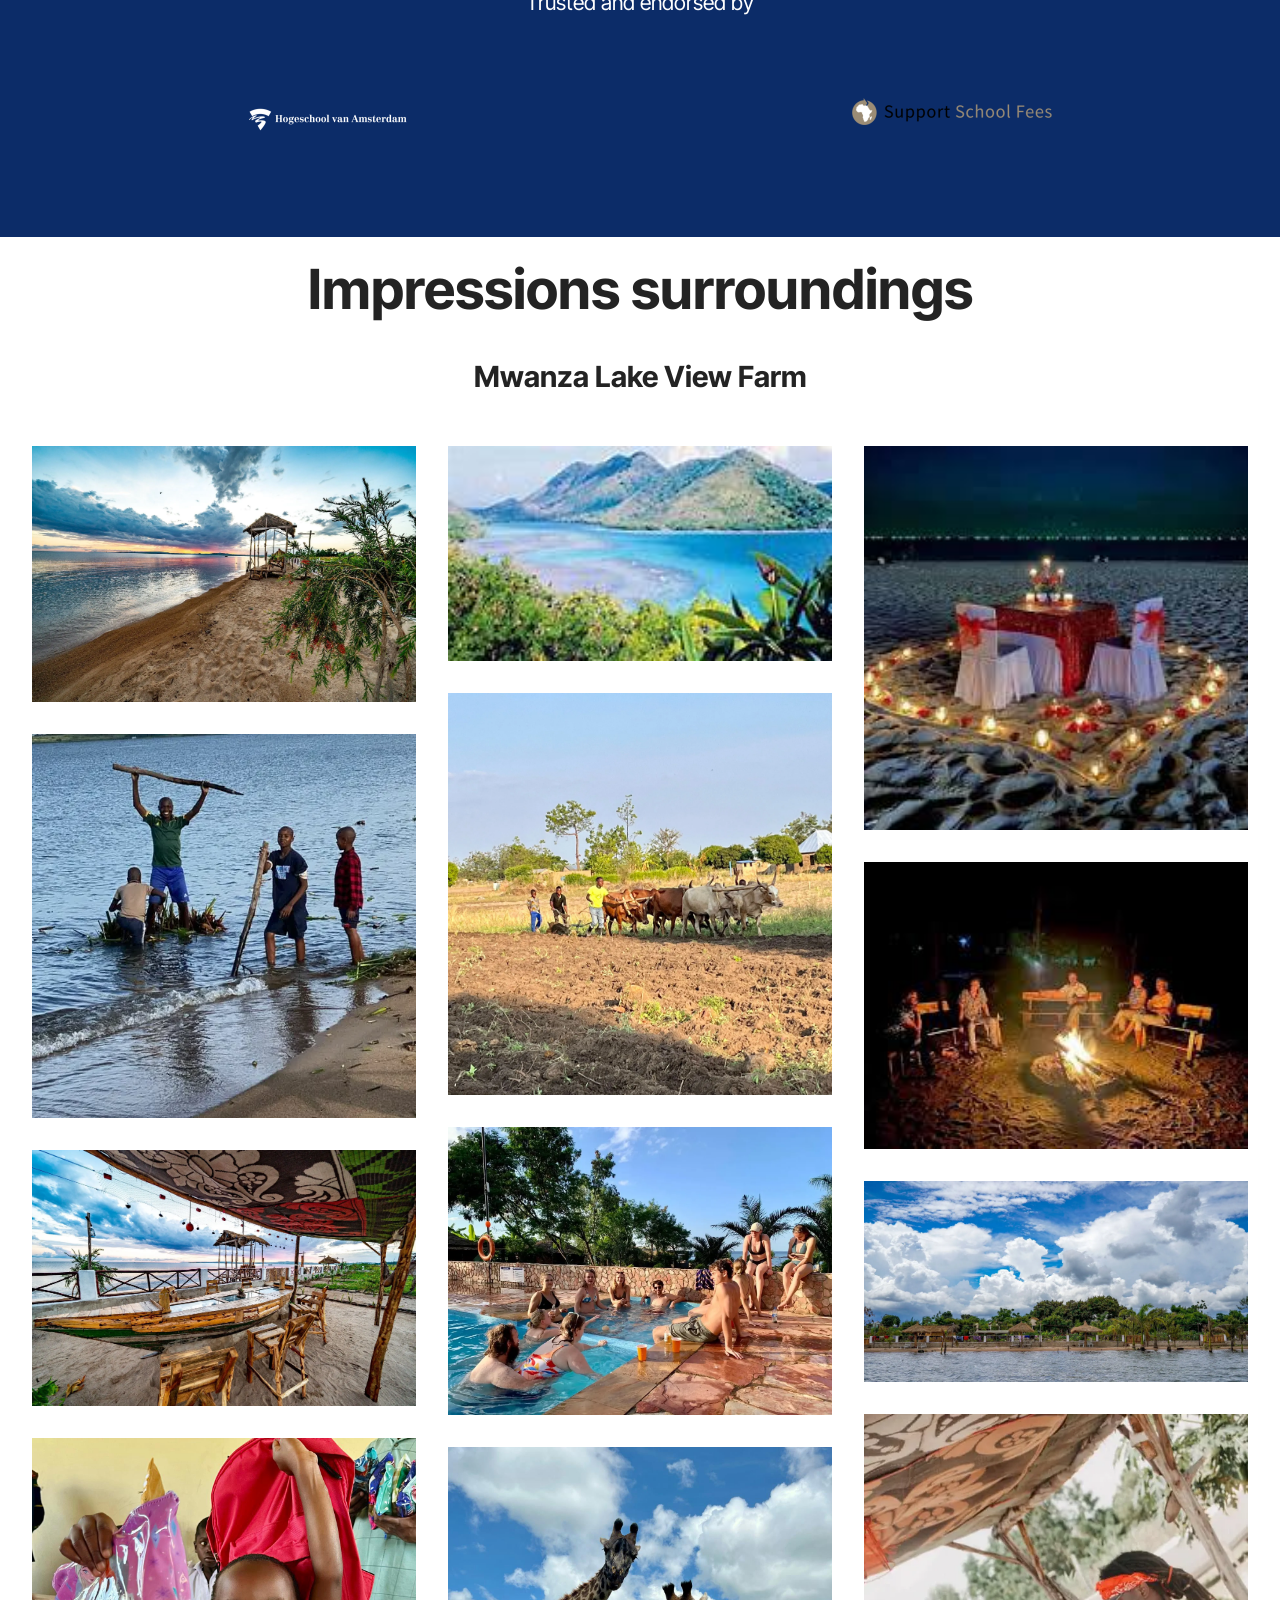
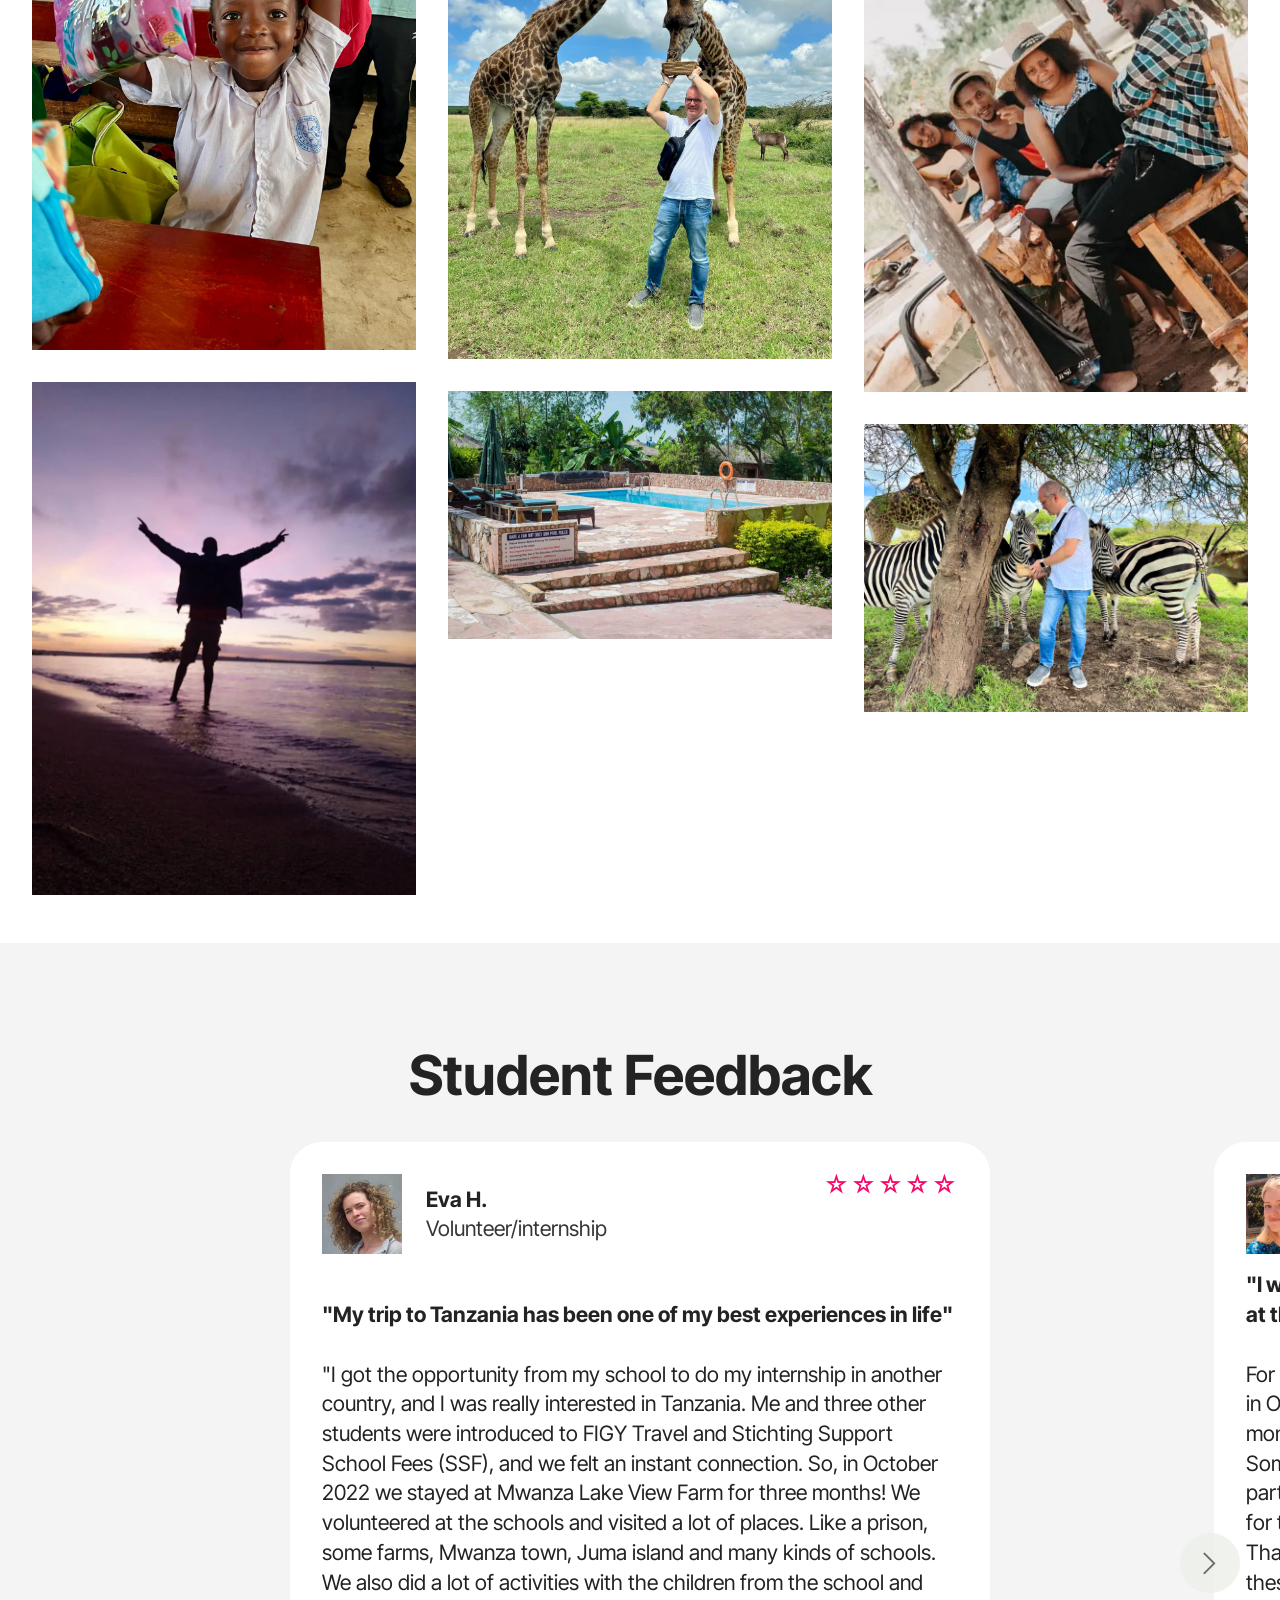
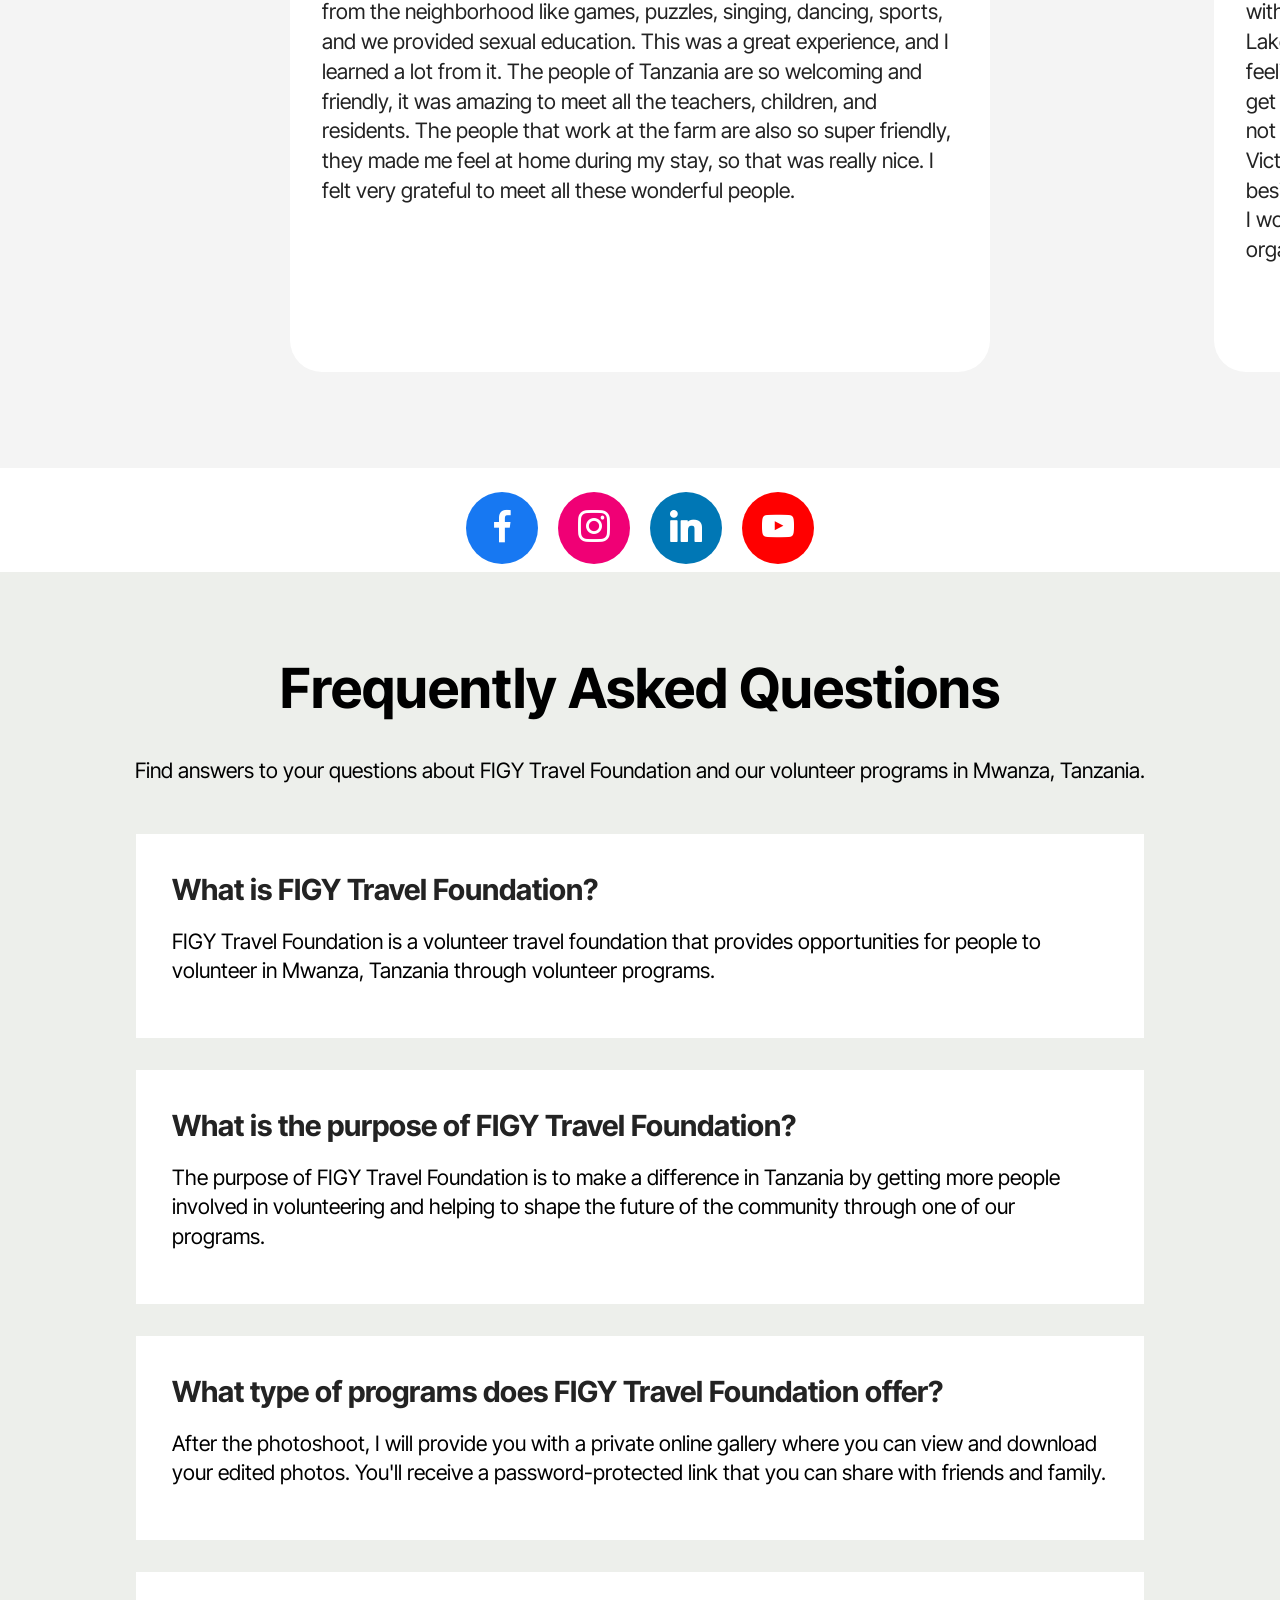
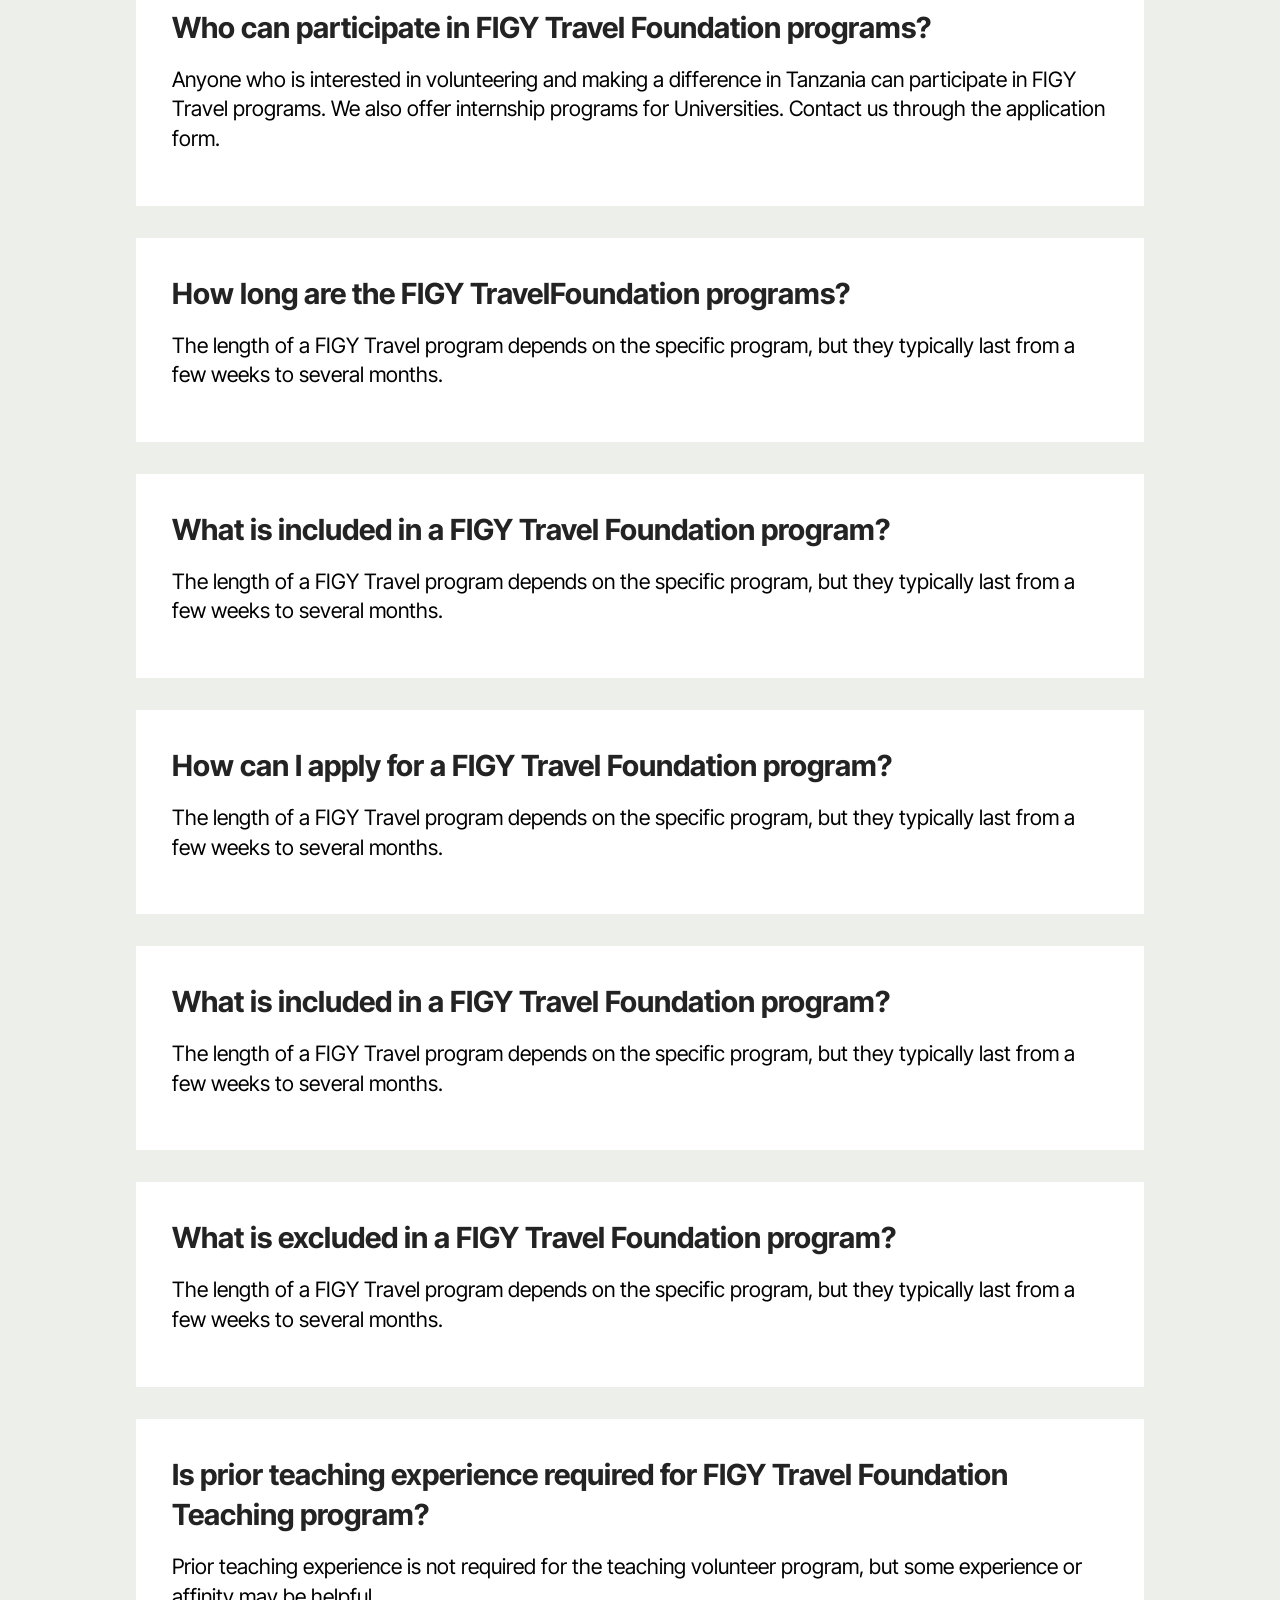
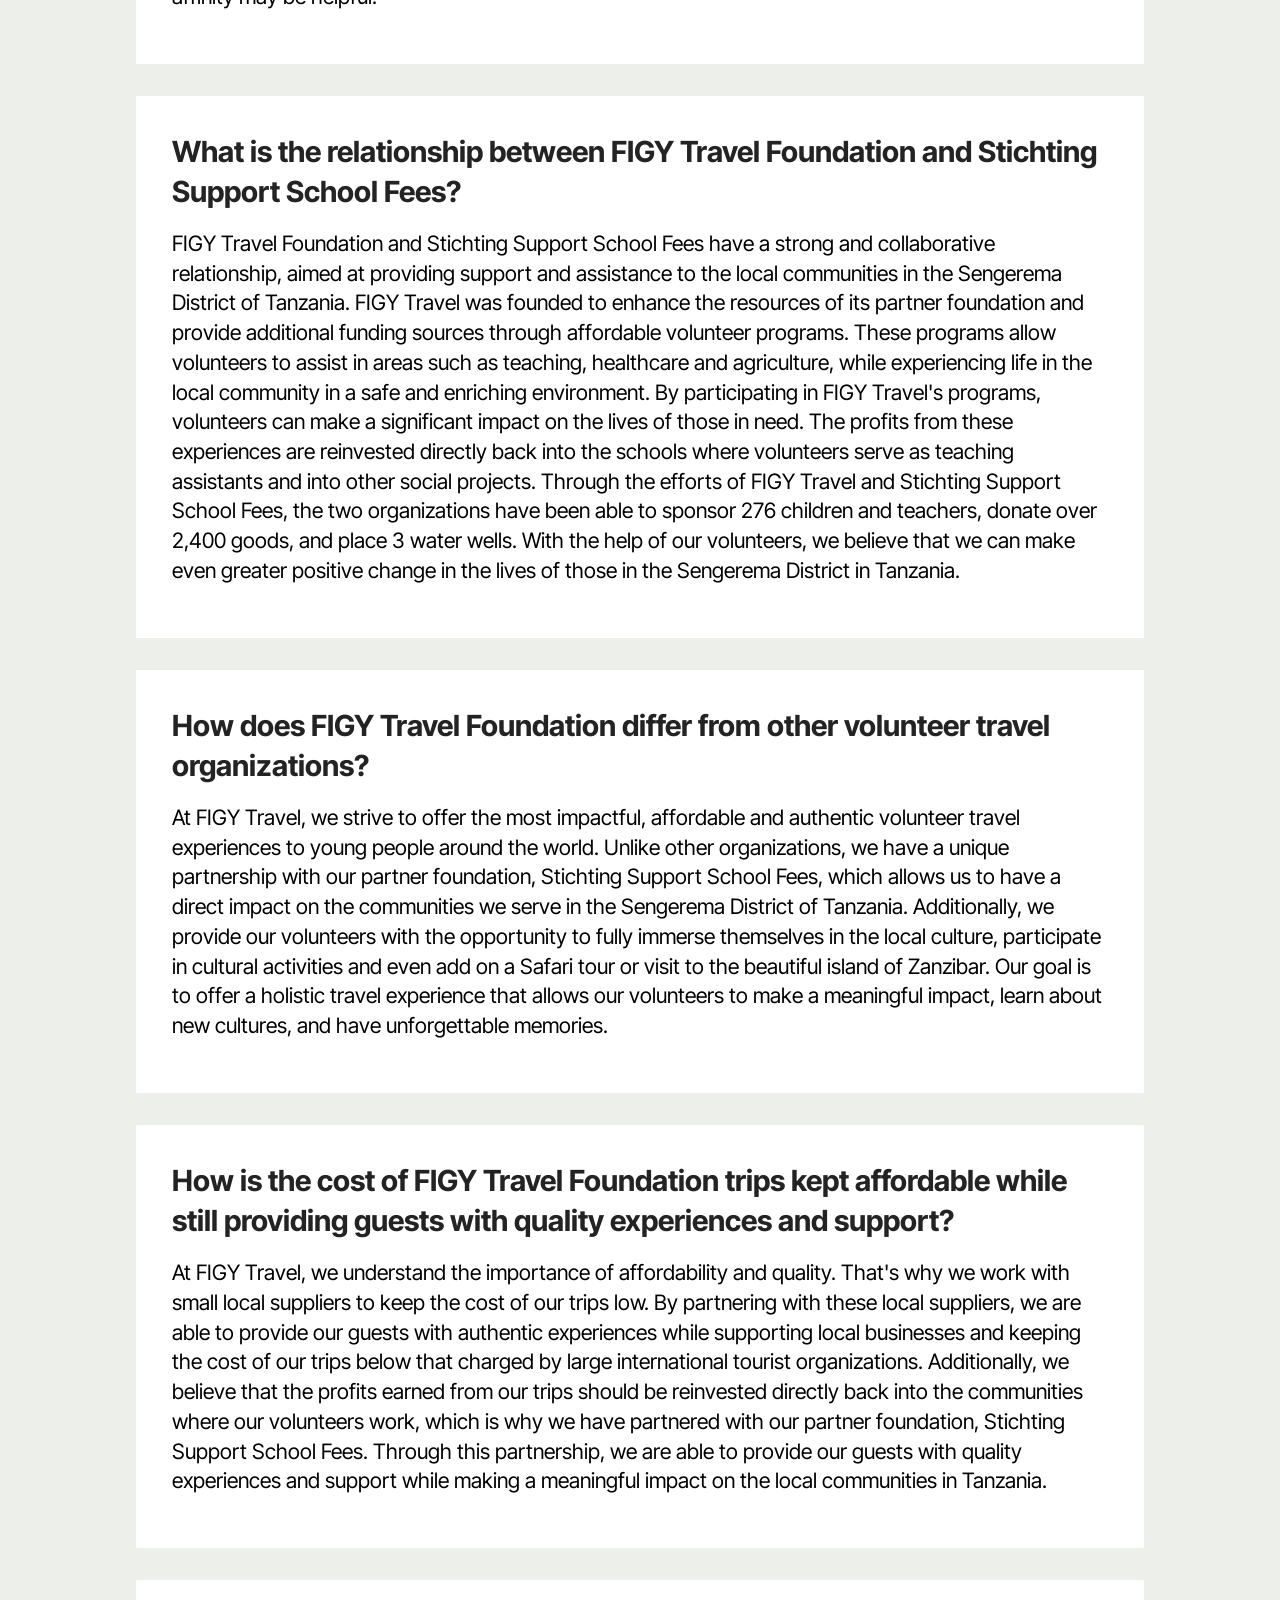
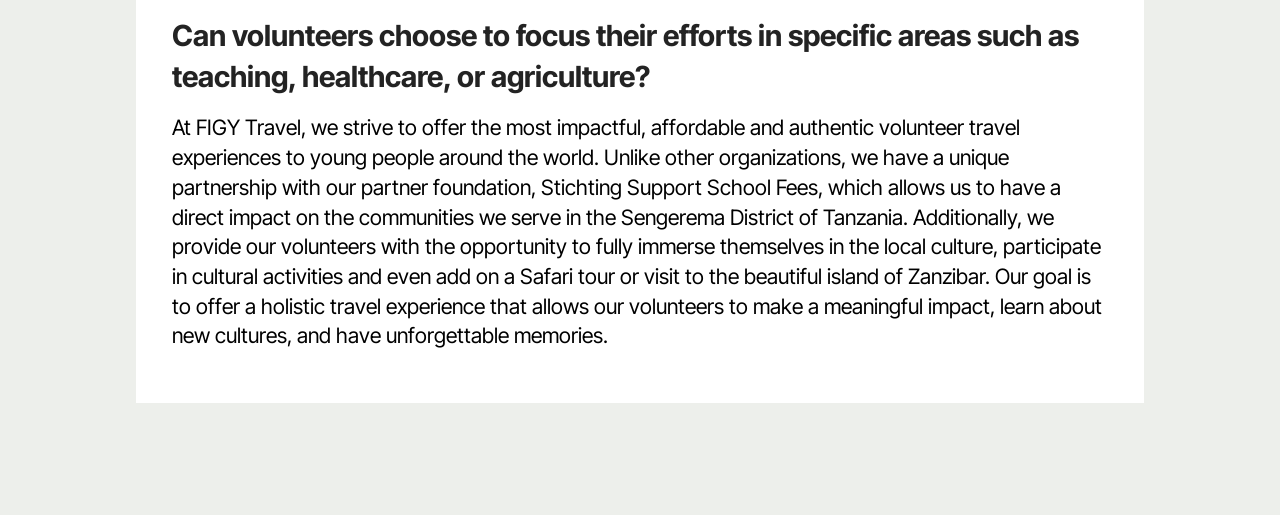
==== commit 12bb002e: "create github pages" ====
--- a/index.html
+++ b/index.html
@@ -23,7 +23,7 @@
   <link rel="stylesheet" href="assets/gallery/style.css">
   <link rel="preload" href="https://fonts.googleapis.com/css?family=Inter+Tight:100,200,300,400,500,600,700,800,900,100i,200i,300i,400i,500i,600i,700i,800i,900i&display=swap" as="style" onload="this.onload=null;this.rel='stylesheet'">
   <noscript><link rel="stylesheet" href="https://fonts.googleapis.com/css?family=Inter+Tight:100,200,300,400,500,600,700,800,900,100i,200i,300i,400i,500i,600i,700i,800i,900i&display=swap"></noscript>
-  <link rel="preload" as="style" href="assets/mobirise/css/mbr-additional.css?v=iF34Zl"><link rel="stylesheet" href="assets/mobirise/css/mbr-additional.css?v=iF34Zl" type="text/css">
+  <link rel="preload" as="style" href="assets/mobirise/css/mbr-additional.css?v=XiZxAG"><link rel="stylesheet" href="assets/mobirise/css/mbr-additional.css?v=XiZxAG" type="text/css">
 
   
   
@@ -430,8 +430,8 @@
         </div>
         <div class="row mbr-gallery mbr-masonry" data-masonry="{&quot;percentPosition&quot;: true }">
             <div class="col-12 col-md-6 col-lg-4 item gallery-image">
-                <div class="item-wrapper" data-toggle="modal" data-bs-toggle="modal" data-target="#uJpCAQBZzp-modal" data-bs-target="#uJpCAQBZzp-modal">
-                    <img class="w-100" src="assets/images/tanzania-travel-lodge-lake-view-in-the-evening.webp" alt="Volunteers-Tanzania" data-slide-to="0" data-bs-slide-to="0" data-target="#lb-uJpCAQBZzp" data-bs-target="#lb-uJpCAQBZzp">
+                <div class="item-wrapper" data-toggle="modal" data-bs-toggle="modal" data-target="#uJpDl0APk6-modal" data-bs-target="#uJpDl0APk6-modal">
+                    <img class="w-100" src="assets/images/tanzania-travel-lodge-lake-view-in-the-evening.webp" alt="Volunteers-Tanzania" data-slide-to="0" data-bs-slide-to="0" data-target="#lb-uJpDl0APk6" data-bs-target="#lb-uJpDl0APk6">
                     <div class="icon-wrapper">
                         <span class="mobi-mbri mobi-mbri-search mbr-iconfont mbr-iconfont-btn"></span>
                     </div>
@@ -439,16 +439,16 @@
                 
             </div>
             <div class="col-12 col-md-6 col-lg-4 item gallery-image">
-                <div class="item-wrapper" data-toggle="modal" data-bs-toggle="modal" data-target="#uJpCAQBZzp-modal" data-bs-target="#uJpCAQBZzp-modal">
-                    <img class="w-100" src="assets/images/tanzania-mwanza-top10-sanaane-island-national-parc-200x112.webp" alt="" data-slide-to="1" data-bs-slide-to="1" data-target="#lb-uJpCAQBZzp" data-bs-target="#lb-uJpCAQBZzp">
+                <div class="item-wrapper" data-toggle="modal" data-bs-toggle="modal" data-target="#uJpDl0APk6-modal" data-bs-target="#uJpDl0APk6-modal">
+                    <img class="w-100" src="assets/images/tanzania-mwanza-top10-sanaane-island-national-parc-200x112.webp" alt="" data-slide-to="1" data-bs-slide-to="1" data-target="#lb-uJpDl0APk6" data-bs-target="#lb-uJpDl0APk6">
                     <div class="icon-wrapper">
                         <span class="mobi-mbri mobi-mbri-search mbr-iconfont mbr-iconfont-btn"></span>
                     </div>
                 </div>
                 
             </div><div class="col-12 col-md-6 col-lg-4 item gallery-image">
-                <div class="item-wrapper" data-toggle="modal" data-bs-toggle="modal" data-target="#uJpCAQBZzp-modal" data-bs-target="#uJpCAQBZzp-modal">
-                    <img class="w-100" src="assets/images/volunteers-tanzania-beachnight-225x225.webp" alt="" data-slide-to="2" data-bs-slide-to="2" data-target="#lb-uJpCAQBZzp" data-bs-target="#lb-uJpCAQBZzp">
+                <div class="item-wrapper" data-toggle="modal" data-bs-toggle="modal" data-target="#uJpDl0APk6-modal" data-bs-target="#uJpDl0APk6-modal">
+                    <img class="w-100" src="assets/images/volunteers-tanzania-beachnight-225x225.webp" alt="" data-slide-to="2" data-bs-slide-to="2" data-target="#lb-uJpDl0APk6" data-bs-target="#lb-uJpDl0APk6">
                     <div class="icon-wrapper">
                         <span class="mobi-mbri mobi-mbri-search mbr-iconfont mbr-iconfont-btn"></span>
                     </div>
@@ -456,8 +456,8 @@
                 
             </div>
             <div class="col-12 col-md-6 col-lg-4 item gallery-image">
-                <div class="item-wrapper" data-toggle="modal" data-bs-toggle="modal" data-target="#uJpCAQBZzp-modal" data-bs-target="#uJpCAQBZzp-modal">
-                    <img class="w-100" src="assets/images/tanzania-travel-lodge-agriculture.webp" alt="" data-slide-to="3" data-bs-slide-to="3" data-target="#lb-uJpCAQBZzp" data-bs-target="#lb-uJpCAQBZzp">
+                <div class="item-wrapper" data-toggle="modal" data-bs-toggle="modal" data-target="#uJpDl0APk6-modal" data-bs-target="#uJpDl0APk6-modal">
+                    <img class="w-100" src="assets/images/tanzania-travel-lodge-agriculture.webp" alt="" data-slide-to="3" data-bs-slide-to="3" data-target="#lb-uJpDl0APk6" data-bs-target="#lb-uJpDl0APk6">
                     <div class="icon-wrapper">
                         <span class="mobi-mbri mobi-mbri-search mbr-iconfont mbr-iconfont-btn"></span>
                     </div>
@@ -465,32 +465,32 @@
                 
             </div>
             <div class="col-12 col-md-6 col-lg-4 item gallery-image">
-                <div class="item-wrapper" data-toggle="modal" data-bs-toggle="modal" data-target="#uJpCAQBZzp-modal" data-bs-target="#uJpCAQBZzp-modal">
-                    <img class="w-100" src="assets/images/tanzania-travel-lodge-locals-swimming.webp" alt="" data-slide-to="4" data-bs-slide-to="4" data-target="#lb-uJpCAQBZzp" data-bs-target="#lb-uJpCAQBZzp">
+                <div class="item-wrapper" data-toggle="modal" data-bs-toggle="modal" data-target="#uJpDl0APk6-modal" data-bs-target="#uJpDl0APk6-modal">
+                    <img class="w-100" src="assets/images/tanzania-travel-lodge-locals-swimming.webp" alt="" data-slide-to="4" data-bs-slide-to="4" data-target="#lb-uJpDl0APk6" data-bs-target="#lb-uJpDl0APk6">
                     <div class="icon-wrapper">
                         <span class="mobi-mbri mobi-mbri-search mbr-iconfont mbr-iconfont-btn"></span>
                     </div>
                 </div>
                 
             </div><div class="col-12 col-md-6 col-lg-4 item gallery-image">
-                <div class="item-wrapper" data-toggle="modal" data-bs-toggle="modal" data-target="#uJpCAQBZzp-modal" data-bs-target="#uJpCAQBZzp-modal">
-                    <img class="w-100" src="assets/images/volunteers-tanzania-campfire-259x194.webp" alt="" data-slide-to="5" data-bs-slide-to="5" data-target="#lb-uJpCAQBZzp" data-bs-target="#lb-uJpCAQBZzp">
+                <div class="item-wrapper" data-toggle="modal" data-bs-toggle="modal" data-target="#uJpDl0APk6-modal" data-bs-target="#uJpDl0APk6-modal">
+                    <img class="w-100" src="assets/images/volunteers-tanzania-campfire-259x194.webp" alt="" data-slide-to="5" data-bs-slide-to="5" data-target="#lb-uJpDl0APk6" data-bs-target="#lb-uJpDl0APk6">
                     <div class="icon-wrapper">
                         <span class="mobi-mbri mobi-mbri-search mbr-iconfont mbr-iconfont-btn"></span>
                     </div>
                 </div>
                 
             </div><div class="col-12 col-md-6 col-lg-4 item gallery-image">
-                <div class="item-wrapper" data-toggle="modal" data-bs-toggle="modal" data-target="#uJpCAQBZzp-modal" data-bs-target="#uJpCAQBZzp-modal">
-                    <img class="w-100" src="assets/images/volunteers-tanzania-people-by-the-pool.webp" alt="" data-slide-to="6" data-bs-slide-to="6" data-target="#lb-uJpCAQBZzp" data-bs-target="#lb-uJpCAQBZzp">
+                <div class="item-wrapper" data-toggle="modal" data-bs-toggle="modal" data-target="#uJpDl0APk6-modal" data-bs-target="#uJpDl0APk6-modal">
+                    <img class="w-100" src="assets/images/volunteers-tanzania-people-by-the-pool.webp" alt="" data-slide-to="6" data-bs-slide-to="6" data-target="#lb-uJpDl0APk6" data-bs-target="#lb-uJpDl0APk6">
                     <div class="icon-wrapper">
                         <span class="mobi-mbri mobi-mbri-search mbr-iconfont mbr-iconfont-btn"></span>
                     </div>
                 </div>
                 
             </div><div class="col-12 col-md-6 col-lg-4 item gallery-image">
-                <div class="item-wrapper" data-toggle="modal" data-bs-toggle="modal" data-target="#uJpCAQBZzp-modal" data-bs-target="#uJpCAQBZzp-modal">
-                    <img class="w-100" src="assets/images/volunteers-tanzania-relaxing-by-the-beach.webp" alt="" data-slide-to="7" data-bs-slide-to="7" data-target="#lb-uJpCAQBZzp" data-bs-target="#lb-uJpCAQBZzp">
+                <div class="item-wrapper" data-toggle="modal" data-bs-toggle="modal" data-target="#uJpDl0APk6-modal" data-bs-target="#uJpDl0APk6-modal">
+                    <img class="w-100" src="assets/images/volunteers-tanzania-relaxing-by-the-beach.webp" alt="" data-slide-to="7" data-bs-slide-to="7" data-target="#lb-uJpDl0APk6" data-bs-target="#lb-uJpDl0APk6">
                     <div class="icon-wrapper">
                         <span class="mobi-mbri mobi-mbri-search mbr-iconfont mbr-iconfont-btn"></span>
                     </div>
@@ -498,8 +498,8 @@
                 
             </div>
             <div class="col-12 col-md-6 col-lg-4 item gallery-image">
-                <div class="item-wrapper" data-toggle="modal" data-bs-toggle="modal" data-target="#uJpCAQBZzp-modal" data-bs-target="#uJpCAQBZzp-modal">
-                    <img class="w-100" src="assets/images/volunteers-tanzania-coastline.webp" alt="" data-slide-to="8" data-bs-slide-to="8" data-target="#lb-uJpCAQBZzp" data-bs-target="#lb-uJpCAQBZzp">
+                <div class="item-wrapper" data-toggle="modal" data-bs-toggle="modal" data-target="#uJpDl0APk6-modal" data-bs-target="#uJpDl0APk6-modal">
+                    <img class="w-100" src="assets/images/volunteers-tanzania-coastline.webp" alt="" data-slide-to="8" data-bs-slide-to="8" data-target="#lb-uJpDl0APk6" data-bs-target="#lb-uJpDl0APk6">
                     <div class="icon-wrapper">
                         <span class="mobi-mbri mobi-mbri-search mbr-iconfont mbr-iconfont-btn"></span>
                     </div>
@@ -507,70 +507,70 @@
                 
             </div>
             <div class="col-12 col-md-6 col-lg-4 item gallery-image">
-                <div class="item-wrapper" data-toggle="modal" data-bs-toggle="modal" data-target="#uJpCAQBZzp-modal" data-bs-target="#uJpCAQBZzp-modal">
-                    <img class="w-100" src="assets/images/volunteers-tanzania-sitting-with-the-locals.webp" alt="" data-slide-to="9" data-bs-slide-to="9" data-target="#lb-uJpCAQBZzp" data-bs-target="#lb-uJpCAQBZzp">
+                <div class="item-wrapper" data-toggle="modal" data-bs-toggle="modal" data-target="#uJpDl0APk6-modal" data-bs-target="#uJpDl0APk6-modal">
+                    <img class="w-100" src="assets/images/volunteers-tanzania-sitting-with-the-locals.webp" alt="" data-slide-to="9" data-bs-slide-to="9" data-target="#lb-uJpDl0APk6" data-bs-target="#lb-uJpDl0APk6">
                     <div class="icon-wrapper">
                         <span class="mobi-mbri mobi-mbri-search mbr-iconfont mbr-iconfont-btn"></span>
                     </div>
                 </div>
                 
             </div><div class="col-12 col-md-6 col-lg-4 item gallery-image">
-                <div class="item-wrapper" data-toggle="modal" data-bs-toggle="modal" data-target="#uJpCAQBZzp-modal" data-bs-target="#uJpCAQBZzp-modal">
-                    <img class="w-100" src="assets/images/volunteers-tanzania-child-happy-with-gifts-1200x1600.webp" alt="" data-slide-to="10" data-bs-slide-to="10" data-target="#lb-uJpCAQBZzp" data-bs-target="#lb-uJpCAQBZzp">
+                <div class="item-wrapper" data-toggle="modal" data-bs-toggle="modal" data-target="#uJpDl0APk6-modal" data-bs-target="#uJpDl0APk6-modal">
+                    <img class="w-100" src="assets/images/volunteers-tanzania-child-happy-with-gifts-1200x1600.webp" alt="" data-slide-to="10" data-bs-slide-to="10" data-target="#lb-uJpDl0APk6" data-bs-target="#lb-uJpDl0APk6">
                     <div class="icon-wrapper">
                         <span class="mobi-mbri mobi-mbri-search mbr-iconfont mbr-iconfont-btn"></span>
                     </div>
                 </div>
                 
             </div><div class="col-12 col-md-6 col-lg-4 item gallery-image">
-                <div class="item-wrapper" data-toggle="modal" data-bs-toggle="modal" data-target="#uJpCAQBZzp-modal" data-bs-target="#uJpCAQBZzp-modal">
-                    <img class="w-100" src="assets/images/volunteers-tanzania-giraffe-encounter-1200x1600.webp" alt="" data-slide-to="11" data-bs-slide-to="11" data-target="#lb-uJpCAQBZzp" data-bs-target="#lb-uJpCAQBZzp">
+                <div class="item-wrapper" data-toggle="modal" data-bs-toggle="modal" data-target="#uJpDl0APk6-modal" data-bs-target="#uJpDl0APk6-modal">
+                    <img class="w-100" src="assets/images/volunteers-tanzania-giraffe-encounter-1200x1600.webp" alt="" data-slide-to="11" data-bs-slide-to="11" data-target="#lb-uJpDl0APk6" data-bs-target="#lb-uJpDl0APk6">
                     <div class="icon-wrapper">
                         <span class="mobi-mbri mobi-mbri-search mbr-iconfont mbr-iconfont-btn"></span>
                     </div>
                 </div>
                 
             </div><div class="col-12 col-md-6 col-lg-4 item gallery-image">
-                <div class="item-wrapper" data-toggle="modal" data-bs-toggle="modal" data-target="#uJpCAQBZzp-modal" data-bs-target="#uJpCAQBZzp-modal">
-                    <img class="w-100" src="assets/images/volunteers-tanzania-near-the-evening.webp" alt="" data-slide-to="12" data-bs-slide-to="12" data-target="#lb-uJpCAQBZzp" data-bs-target="#lb-uJpCAQBZzp">
+                <div class="item-wrapper" data-toggle="modal" data-bs-toggle="modal" data-target="#uJpDl0APk6-modal" data-bs-target="#uJpDl0APk6-modal">
+                    <img class="w-100" src="assets/images/volunteers-tanzania-near-the-evening.webp" alt="" data-slide-to="12" data-bs-slide-to="12" data-target="#lb-uJpDl0APk6" data-bs-target="#lb-uJpDl0APk6">
                     <div class="icon-wrapper">
                         <span class="mobi-mbri mobi-mbri-search mbr-iconfont mbr-iconfont-btn"></span>
                     </div>
                 </div>
                 
             </div><div class="col-12 col-md-6 col-lg-4 item gallery-image">
-                <div class="item-wrapper" data-toggle="modal" data-bs-toggle="modal" data-target="#uJpCAQBZzp-modal" data-bs-target="#uJpCAQBZzp-modal">
-                    <img class="w-100" src="assets/images/volunteers-tanzania-pool.webp" alt="" data-slide-to="13" data-bs-slide-to="13" data-target="#lb-uJpCAQBZzp" data-bs-target="#lb-uJpCAQBZzp">
+                <div class="item-wrapper" data-toggle="modal" data-bs-toggle="modal" data-target="#uJpDl0APk6-modal" data-bs-target="#uJpDl0APk6-modal">
+                    <img class="w-100" src="assets/images/volunteers-tanzania-pool.webp" alt="" data-slide-to="13" data-bs-slide-to="13" data-target="#lb-uJpDl0APk6" data-bs-target="#lb-uJpDl0APk6">
                     <div class="icon-wrapper">
                         <span class="mobi-mbri mobi-mbri-search mbr-iconfont mbr-iconfont-btn"></span>
                     </div>
                 </div>
                 
             </div><div class="col-12 col-md-6 col-lg-4 item gallery-image">
-                <div class="item-wrapper" data-toggle="modal" data-bs-toggle="modal" data-target="#uJpCAQBZzp-modal" data-bs-target="#uJpCAQBZzp-modal">
-                    <img class="w-100" src="assets/images/volunteers-tanzania-zebra-encounter-1600x1200.webp" alt="" data-slide-to="14" data-bs-slide-to="14" data-target="#lb-uJpCAQBZzp" data-bs-target="#lb-uJpCAQBZzp">
+                <div class="item-wrapper" data-toggle="modal" data-bs-toggle="modal" data-target="#uJpDl0APk6-modal" data-bs-target="#uJpDl0APk6-modal">
+                    <img class="w-100" src="assets/images/volunteers-tanzania-zebra-encounter-1600x1200.webp" alt="" data-slide-to="14" data-bs-slide-to="14" data-target="#lb-uJpDl0APk6" data-bs-target="#lb-uJpDl0APk6">
                     <div class="icon-wrapper">
                         <span class="mobi-mbri mobi-mbri-search mbr-iconfont mbr-iconfont-btn"></span>
                     </div>
                 </div>
                 
             </div><div class="col-12 col-md-6 col-lg-4 item gallery-image">
-                <div class="item-wrapper" data-toggle="modal" data-bs-toggle="modal" data-target="#uJpCAQBZzp-modal" data-bs-target="#uJpCAQBZzp-modal">
-                    <img class="w-100" src="assets/images/volunteers-tanzania-kids-going-to-school.jpg-1200x1600.jpg" alt="" data-slide-to="15" data-bs-slide-to="15" data-target="#lb-uJpCAQBZzp" data-bs-target="#lb-uJpCAQBZzp">
-                    <div class="icon-wrapper">
-                        <span class="mobi-mbri mobi-mbri-search mbr-iconfont mbr-iconfont-btn"></span>
-                    </div>
-                </div>
-                
-            </div>
-            
-        </div>
-
-        <div class="modal mbr-slider" tabindex="-1" role="dialog" aria-hidden="true" id="uJpCAQBZzp-modal">
+                <div class="item-wrapper" data-toggle="modal" data-bs-toggle="modal" data-target="#uJpDl0APk6-modal" data-bs-target="#uJpDl0APk6-modal">
+                    <img class="w-100" src="assets/images/volunteers-tanzania-kids-going-to-school.jpg-1200x1600.jpg" alt="" data-slide-to="15" data-bs-slide-to="15" data-target="#lb-uJpDl0APk6" data-bs-target="#lb-uJpDl0APk6">
+                    <div class="icon-wrapper">
+                        <span class="mobi-mbri mobi-mbri-search mbr-iconfont mbr-iconfont-btn"></span>
+                    </div>
+                </div>
+                
+            </div>
+            
+        </div>
+
+        <div class="modal mbr-slider" tabindex="-1" role="dialog" aria-hidden="true" id="uJpDl0APk6-modal">
             <div class="modal-dialog" role="document">
                 <div class="modal-content">
                     <div class="modal-body">
-                        <div class="carousel slide" id="lb-uJpCAQBZzp" data-interval="5000" data-bs-interval="5000">
+                        <div class="carousel slide" id="lb-uJpDl0APk6" data-interval="5000" data-bs-interval="5000">
                             <div class="carousel-inner">
                                 <div class="carousel-item active">
                                     <img class="d-block w-100" src="assets/images/tanzania-travel-lodge-lake-view-in-the-evening.webp" alt="">
@@ -613,21 +613,21 @@
                                 
                             </div>
                             <ol class="carousel-indicators">
-                                <li data-slide-to="0" data-bs-slide-to="0" class="active" data-target="#lb-uJpCAQBZzp" data-bs-target="#lb-uJpCAQBZzp"></li>
-                                <li data-slide-to="1" data-bs-slide-to="1" data-target="#lb-uJpCAQBZzp" data-bs-target="#lb-uJpCAQBZzp"></li><li data-slide-to="2" data-bs-slide-to="2" data-target="#lb-uJpCAQBZzp" data-bs-target="#lb-uJpCAQBZzp"></li>
-                                <li data-slide-to="3" data-bs-slide-to="3" data-target="#lb-uJpCAQBZzp" data-bs-target="#lb-uJpCAQBZzp"></li>
-                                <li data-slide-to="4" data-bs-slide-to="4" data-target="#lb-uJpCAQBZzp" data-bs-target="#lb-uJpCAQBZzp"></li><li data-slide-to="5" data-bs-slide-to="5" data-target="#lb-uJpCAQBZzp" data-bs-target="#lb-uJpCAQBZzp"></li><li data-slide-to="6" data-bs-slide-to="6" data-target="#lb-uJpCAQBZzp" data-bs-target="#lb-uJpCAQBZzp"></li><li data-slide-to="7" data-bs-slide-to="7" data-target="#lb-uJpCAQBZzp" data-bs-target="#lb-uJpCAQBZzp"></li>
-                                <li data-slide-to="8" data-bs-slide-to="8" data-target="#lb-uJpCAQBZzp" data-bs-target="#lb-uJpCAQBZzp"></li>
-                                <li data-slide-to="9" data-bs-slide-to="9" data-target="#lb-uJpCAQBZzp" data-bs-target="#lb-uJpCAQBZzp"></li><li data-slide-to="10" data-bs-slide-to="10" data-target="#lb-uJpCAQBZzp" data-bs-target="#lb-uJpCAQBZzp"></li><li data-slide-to="11" data-bs-slide-to="11" data-target="#lb-uJpCAQBZzp" data-bs-target="#lb-uJpCAQBZzp"></li><li data-slide-to="12" data-bs-slide-to="12" data-target="#lb-uJpCAQBZzp" data-bs-target="#lb-uJpCAQBZzp"></li><li data-slide-to="13" data-bs-slide-to="13" data-target="#lb-uJpCAQBZzp" data-bs-target="#lb-uJpCAQBZzp"></li><li data-slide-to="14" data-bs-slide-to="14" data-target="#lb-uJpCAQBZzp" data-bs-target="#lb-uJpCAQBZzp"></li><li data-slide-to="15" data-bs-slide-to="15" data-target="#lb-uJpCAQBZzp" data-bs-target="#lb-uJpCAQBZzp"></li>
+                                <li data-slide-to="0" data-bs-slide-to="0" class="active" data-target="#lb-uJpDl0APk6" data-bs-target="#lb-uJpDl0APk6"></li>
+                                <li data-slide-to="1" data-bs-slide-to="1" data-target="#lb-uJpDl0APk6" data-bs-target="#lb-uJpDl0APk6"></li><li data-slide-to="2" data-bs-slide-to="2" data-target="#lb-uJpDl0APk6" data-bs-target="#lb-uJpDl0APk6"></li>
+                                <li data-slide-to="3" data-bs-slide-to="3" data-target="#lb-uJpDl0APk6" data-bs-target="#lb-uJpDl0APk6"></li>
+                                <li data-slide-to="4" data-bs-slide-to="4" data-target="#lb-uJpDl0APk6" data-bs-target="#lb-uJpDl0APk6"></li><li data-slide-to="5" data-bs-slide-to="5" data-target="#lb-uJpDl0APk6" data-bs-target="#lb-uJpDl0APk6"></li><li data-slide-to="6" data-bs-slide-to="6" data-target="#lb-uJpDl0APk6" data-bs-target="#lb-uJpDl0APk6"></li><li data-slide-to="7" data-bs-slide-to="7" data-target="#lb-uJpDl0APk6" data-bs-target="#lb-uJpDl0APk6"></li>
+                                <li data-slide-to="8" data-bs-slide-to="8" data-target="#lb-uJpDl0APk6" data-bs-target="#lb-uJpDl0APk6"></li>
+                                <li data-slide-to="9" data-bs-slide-to="9" data-target="#lb-uJpDl0APk6" data-bs-target="#lb-uJpDl0APk6"></li><li data-slide-to="10" data-bs-slide-to="10" data-target="#lb-uJpDl0APk6" data-bs-target="#lb-uJpDl0APk6"></li><li data-slide-to="11" data-bs-slide-to="11" data-target="#lb-uJpDl0APk6" data-bs-target="#lb-uJpDl0APk6"></li><li data-slide-to="12" data-bs-slide-to="12" data-target="#lb-uJpDl0APk6" data-bs-target="#lb-uJpDl0APk6"></li><li data-slide-to="13" data-bs-slide-to="13" data-target="#lb-uJpDl0APk6" data-bs-target="#lb-uJpDl0APk6"></li><li data-slide-to="14" data-bs-slide-to="14" data-target="#lb-uJpDl0APk6" data-bs-target="#lb-uJpDl0APk6"></li><li data-slide-to="15" data-bs-slide-to="15" data-target="#lb-uJpDl0APk6" data-bs-target="#lb-uJpDl0APk6"></li>
                                 
                             </ol>
                             <a role="button" href="" class="close" data-dismiss="modal" data-bs-dismiss="modal" aria-label="Close">
                             </a>
-                            <a class="carousel-control-prev carousel-control" role="button" data-slide="prev" data-bs-slide="prev" href="#lb-uJpCAQBZzp">
+                            <a class="carousel-control-prev carousel-control" role="button" data-slide="prev" data-bs-slide="prev" href="#lb-uJpDl0APk6">
                                 <span class="mobi-mbri mobi-mbri-arrow-prev" aria-hidden="true"></span>
                                 <span class="sr-only visually-hidden">Previous</span>
                             </a>
-                            <a class="carousel-control-next carousel-control" role="button" data-slide="next" data-bs-slide="next" href="#lb-uJpCAQBZzp">
+                            <a class="carousel-control-next carousel-control" role="button" data-slide="next" data-bs-slide="next" href="#lb-uJpDl0APk6">
                                 <span class="mobi-mbri mobi-mbri-arrow-next" aria-hidden="true"></span>
                                 <span class="sr-only visually-hidden">Next</span>
                             </a>
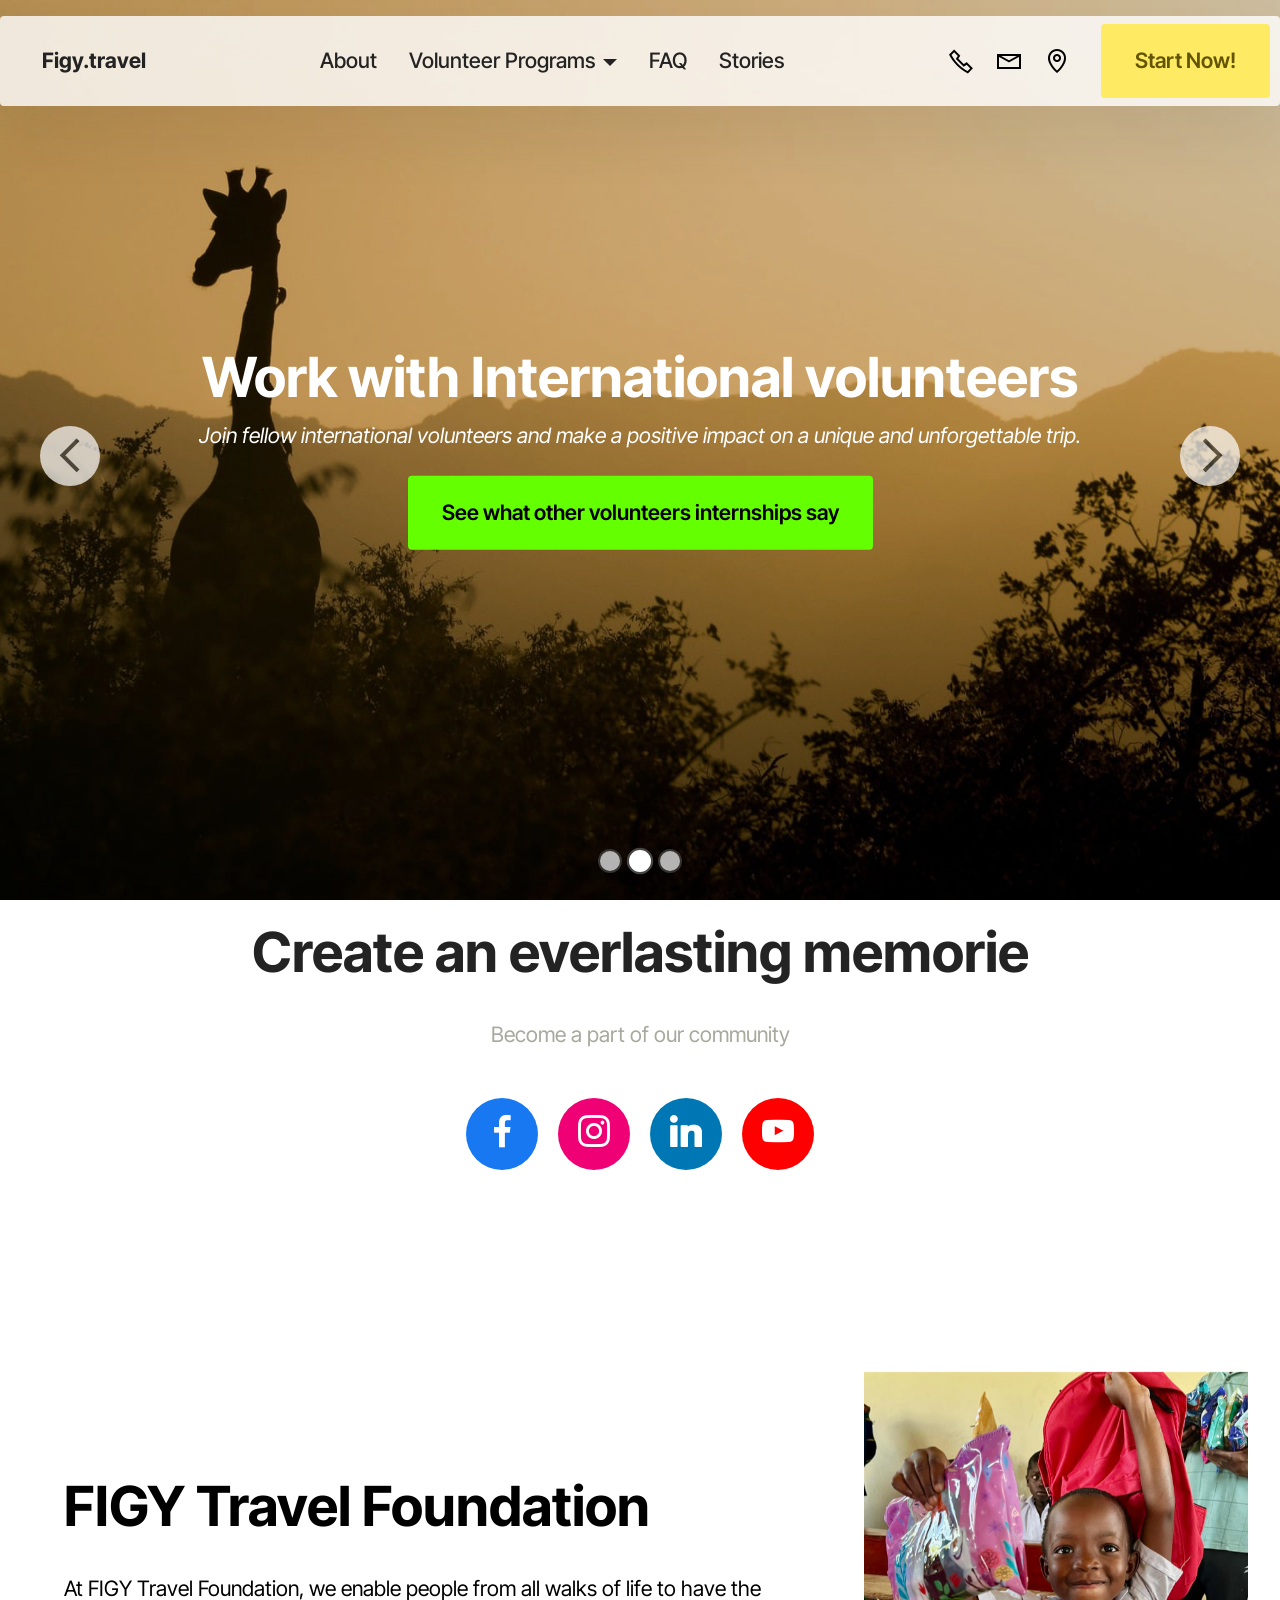
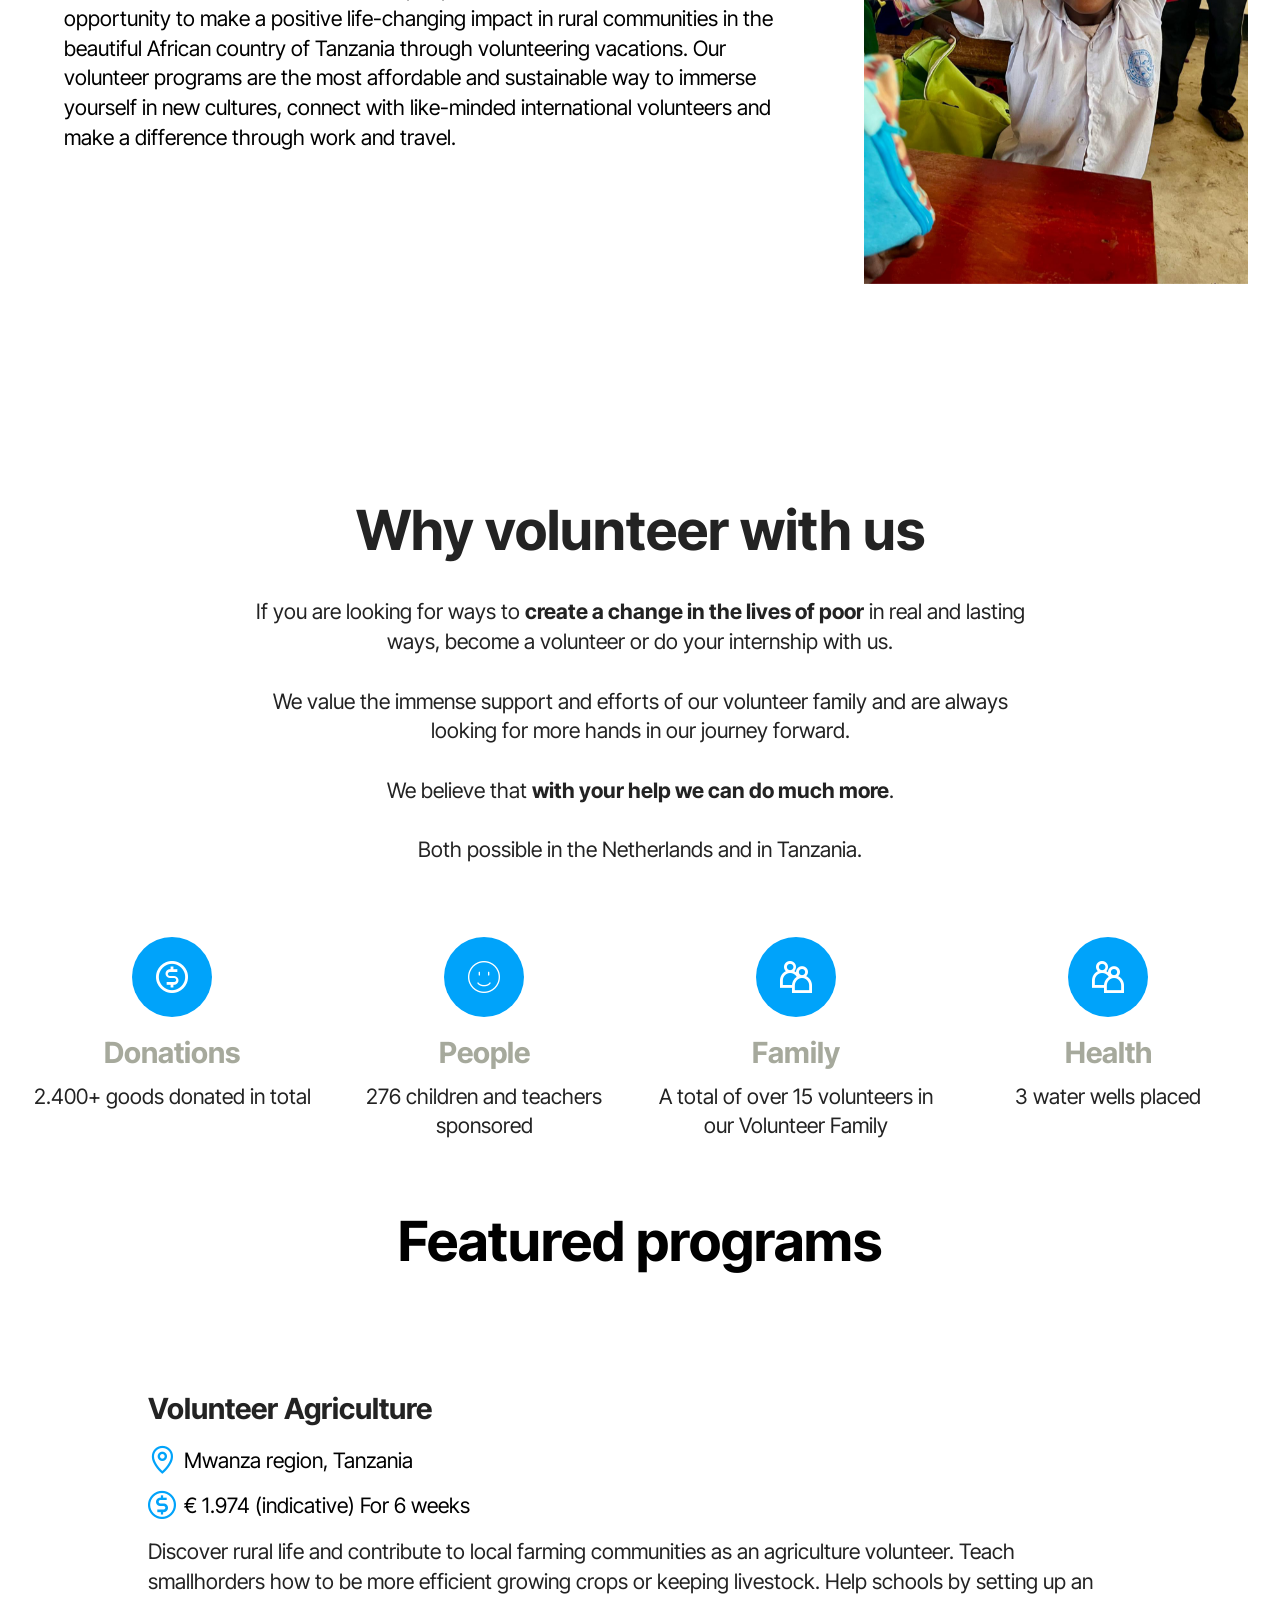
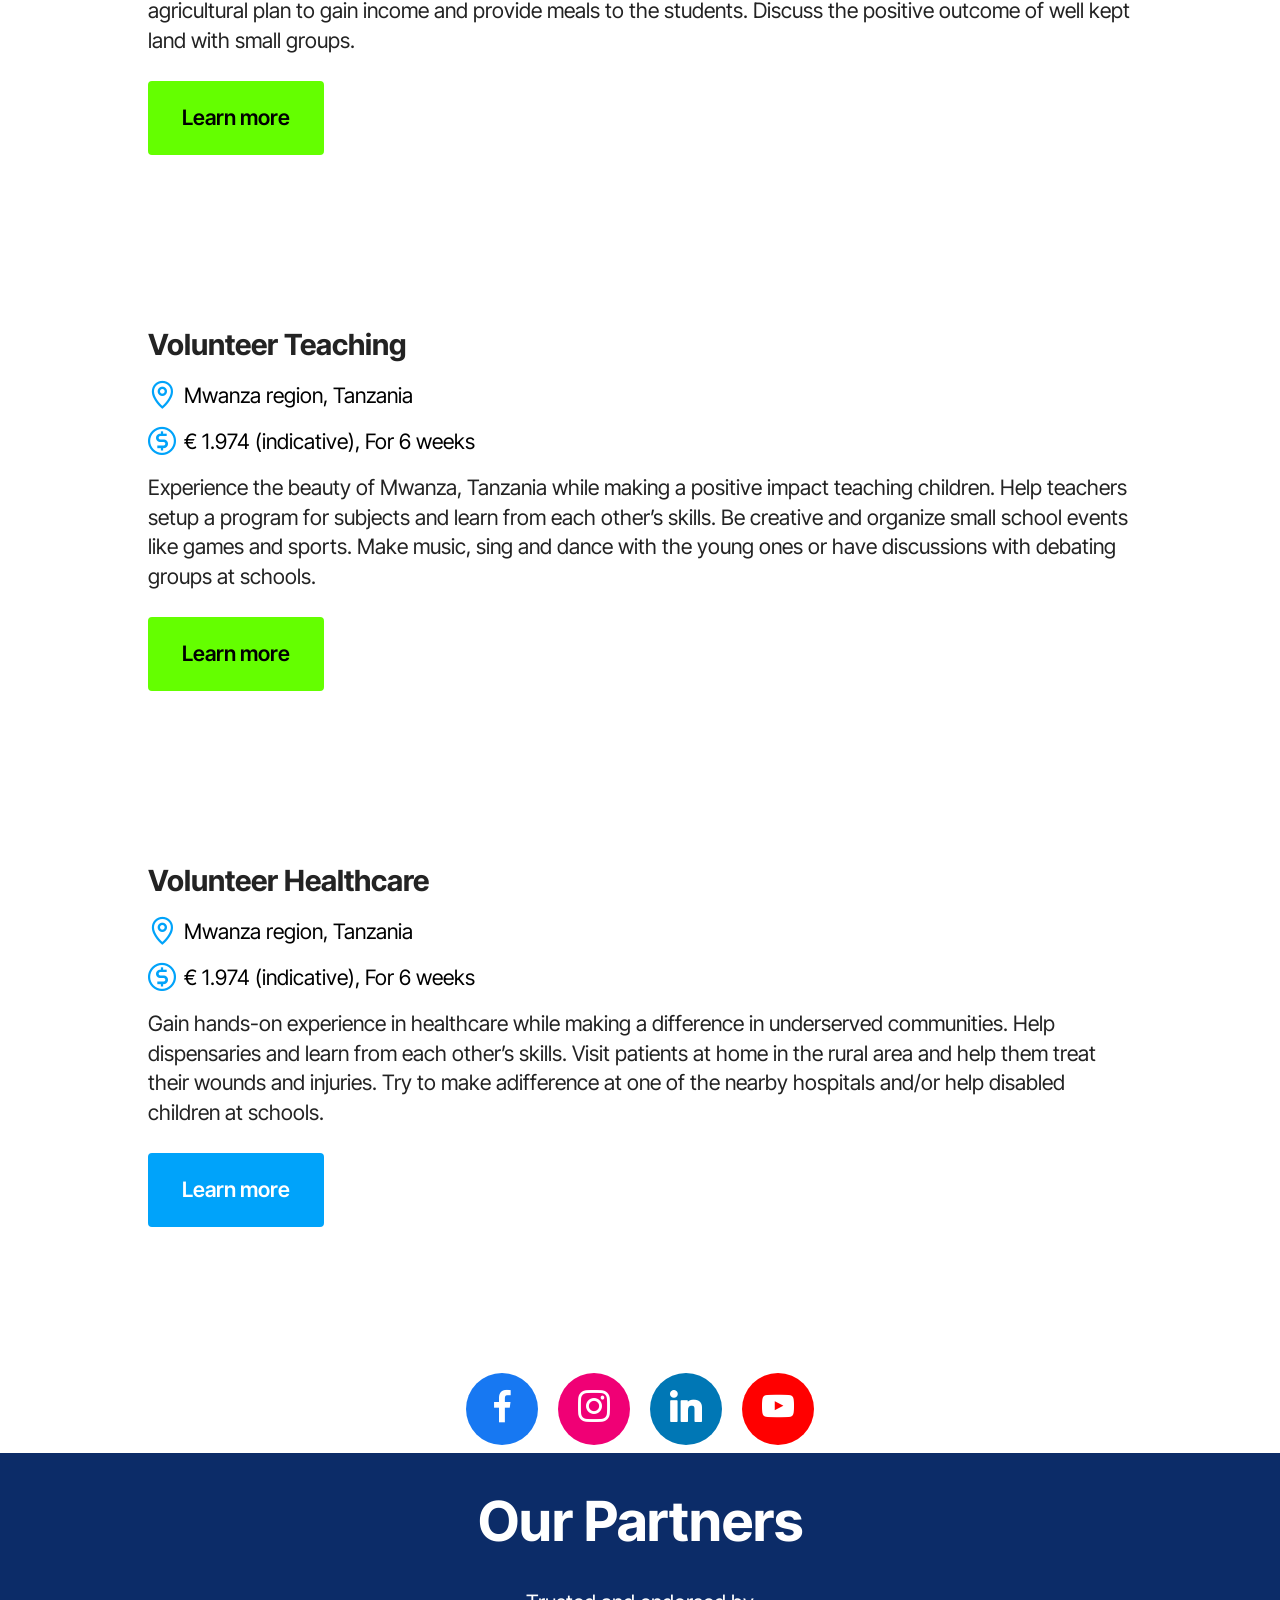
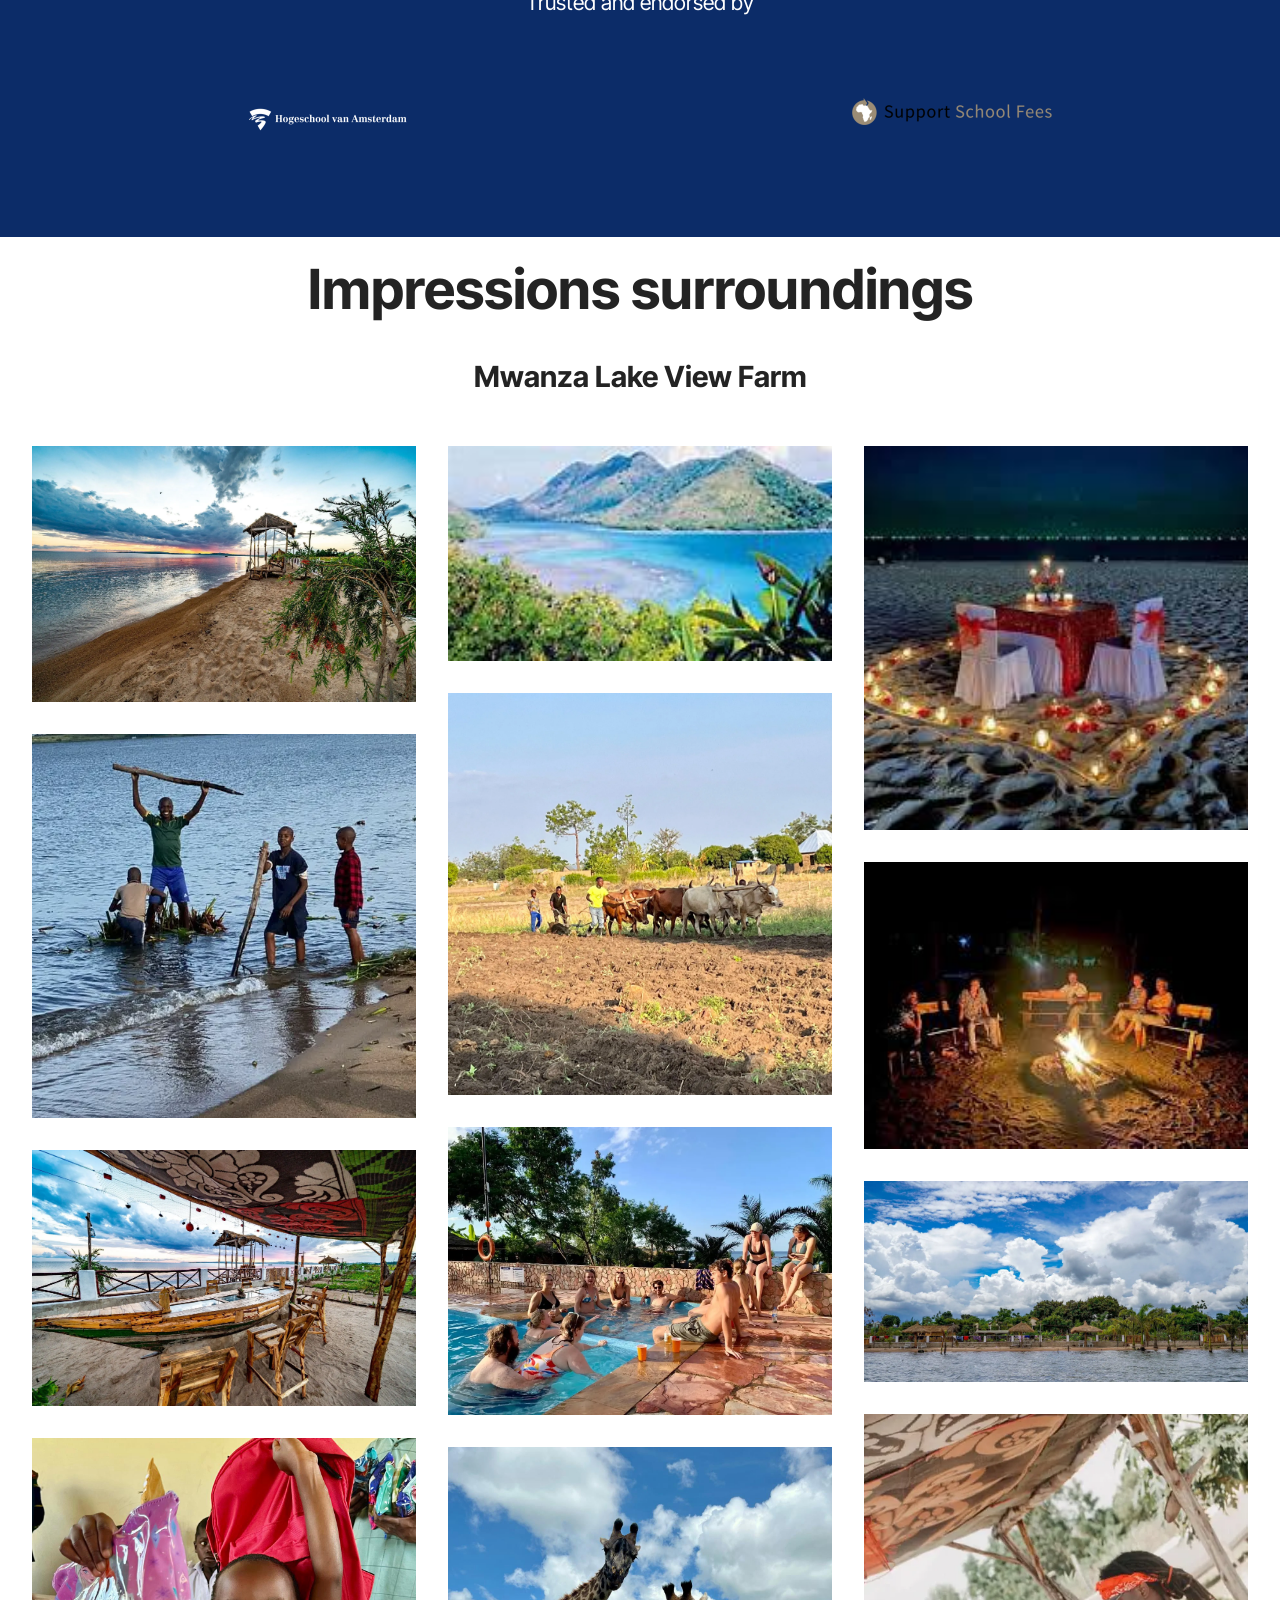
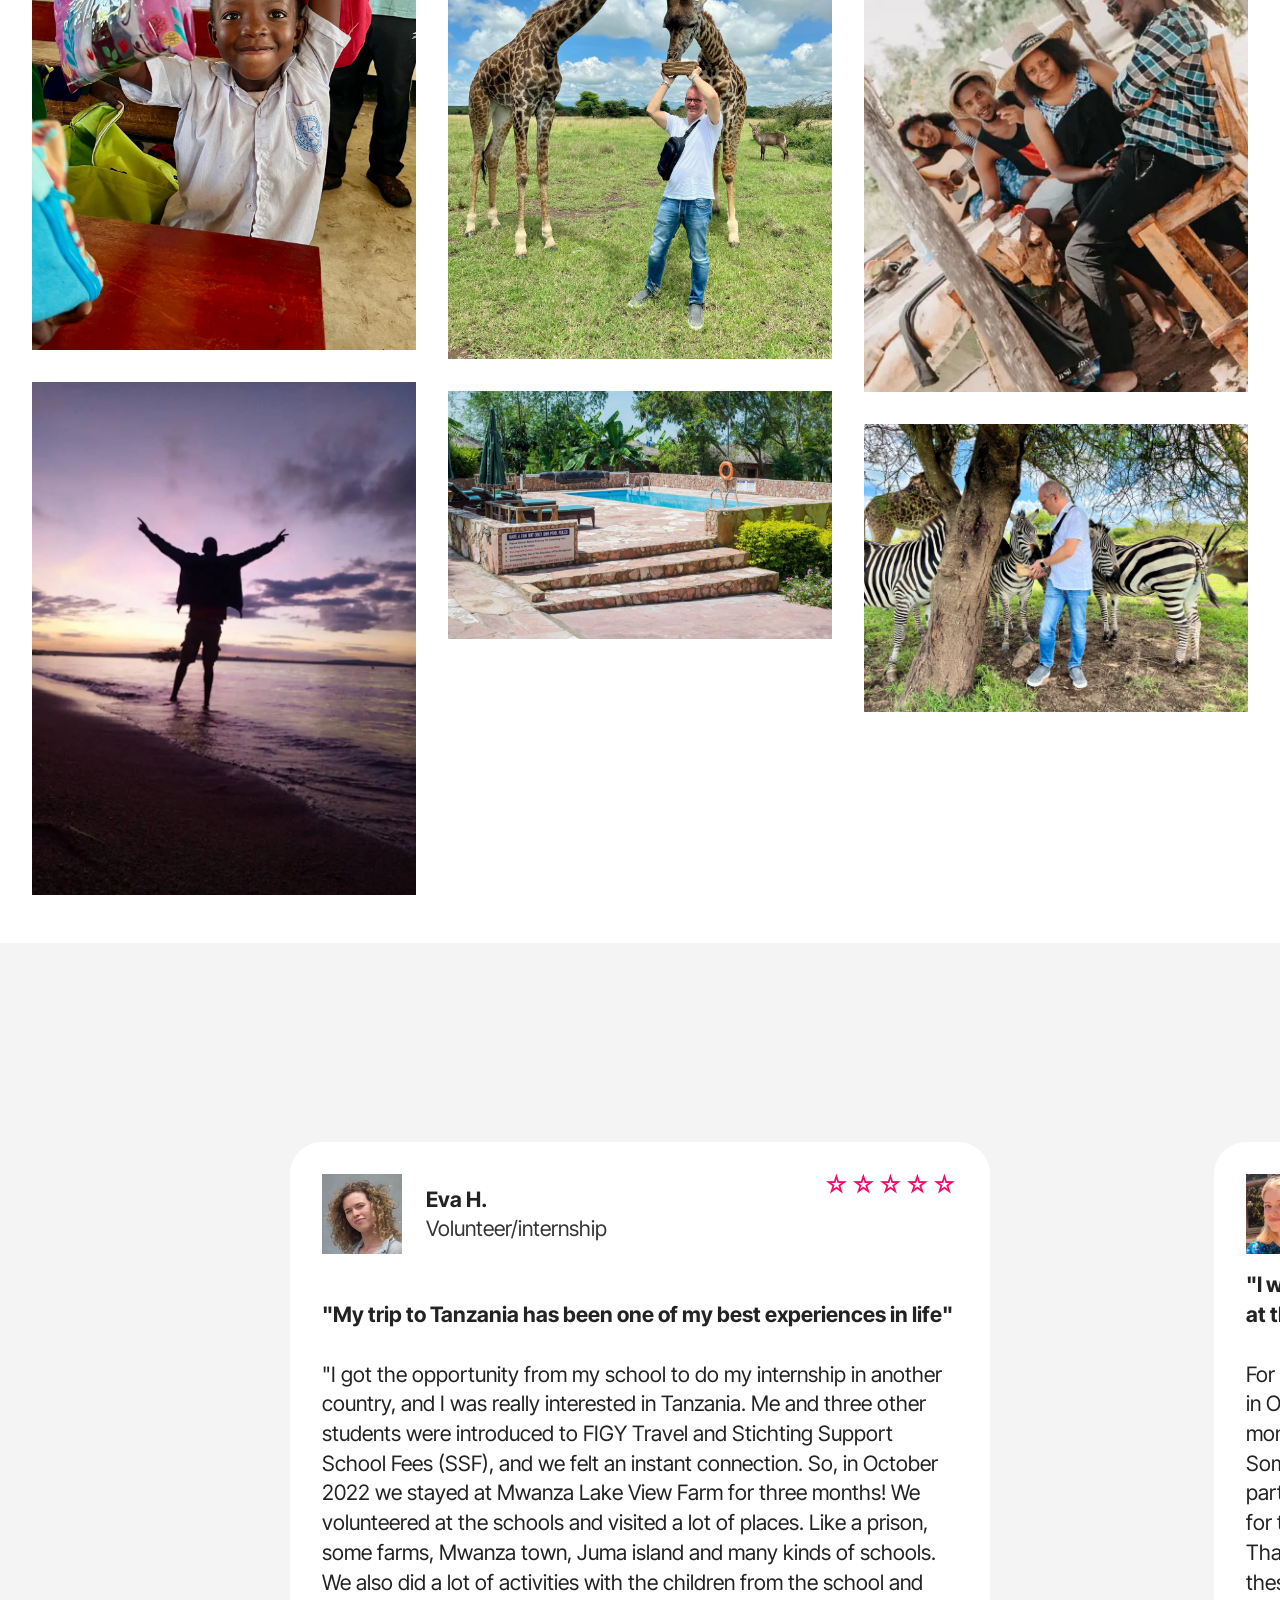
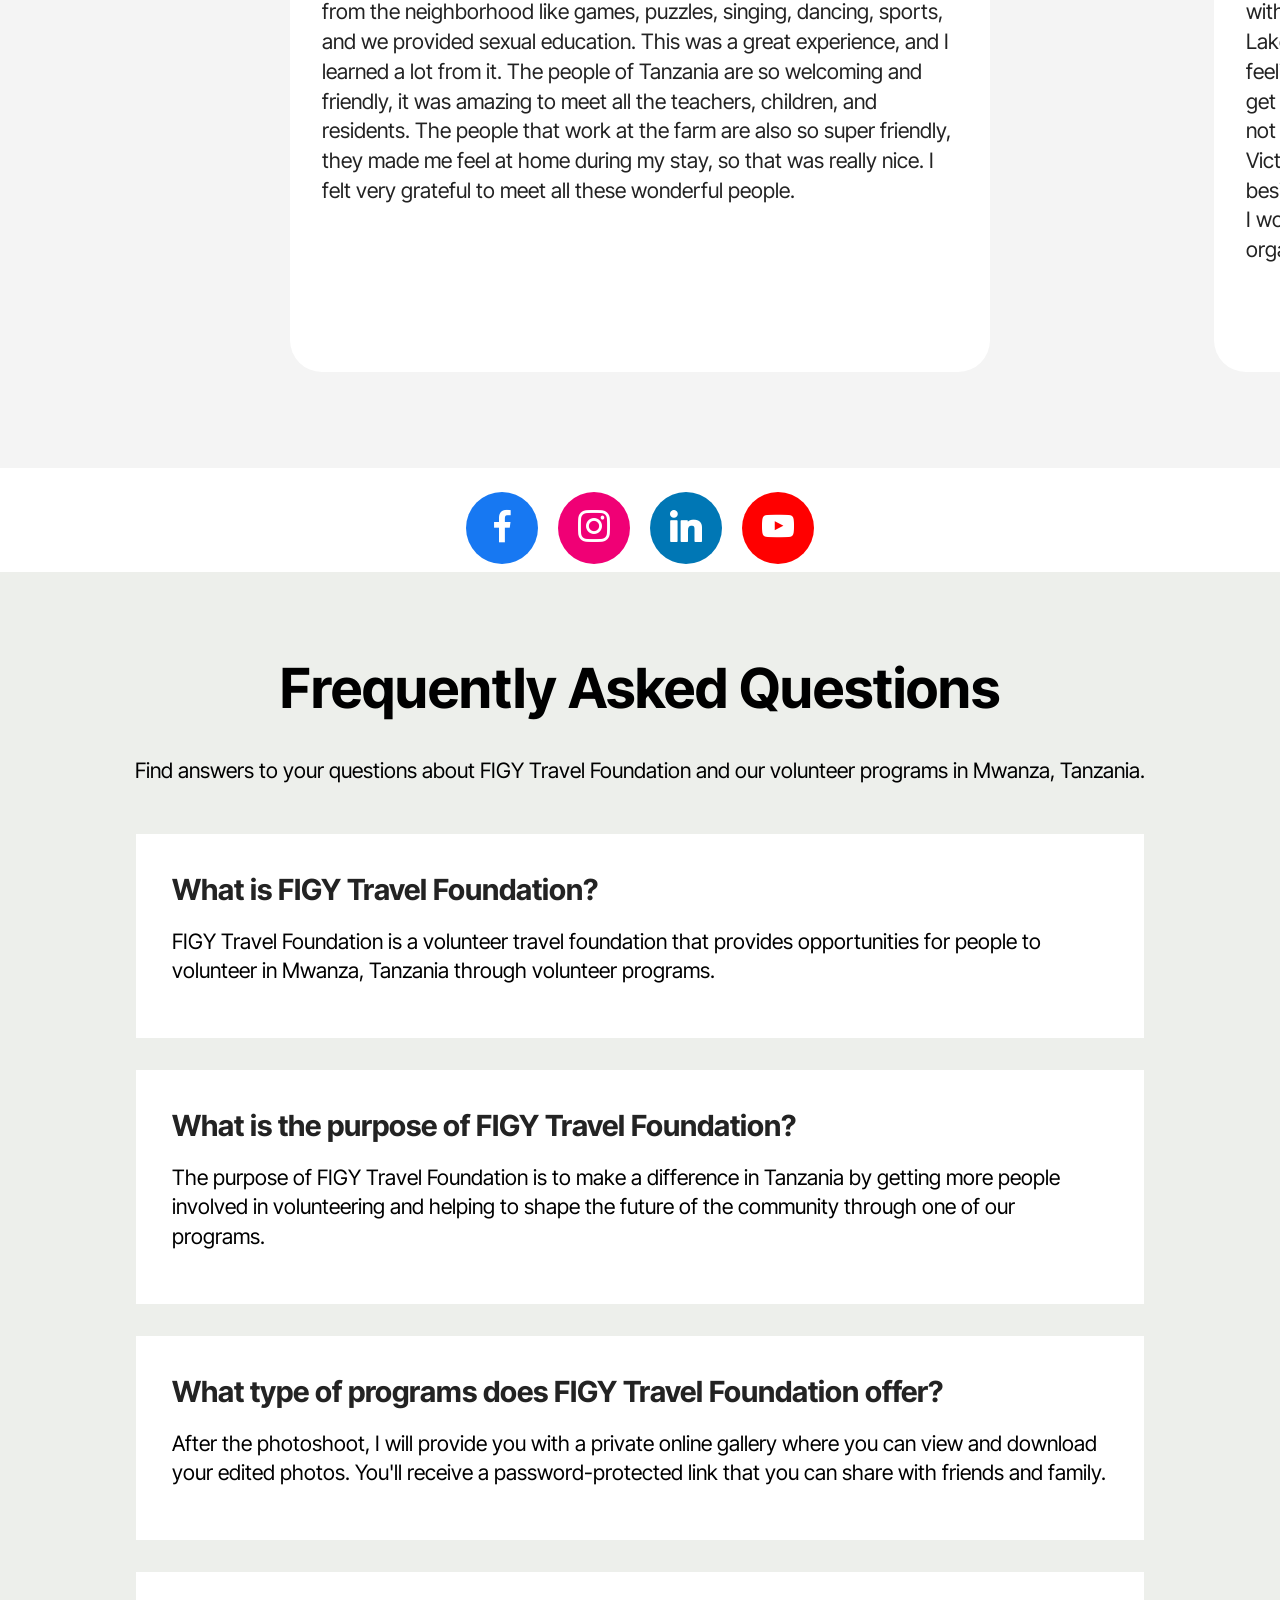
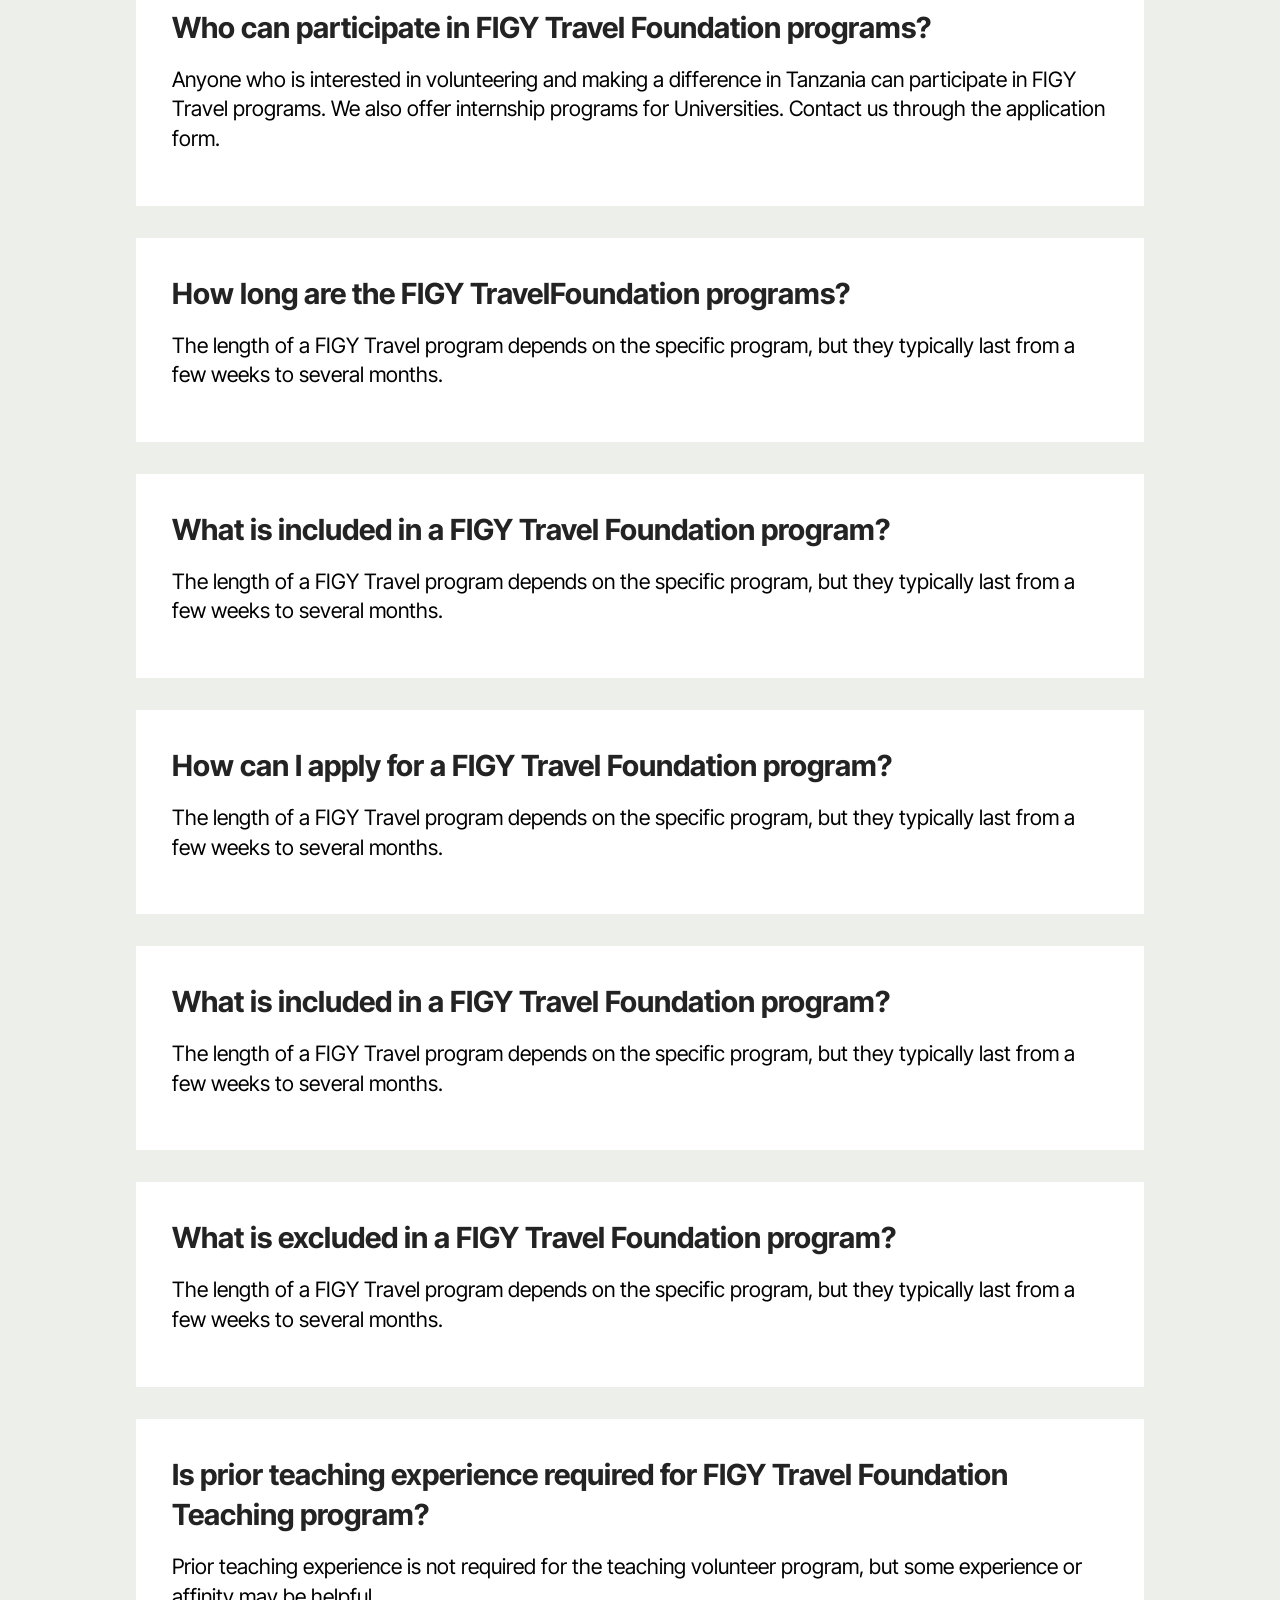
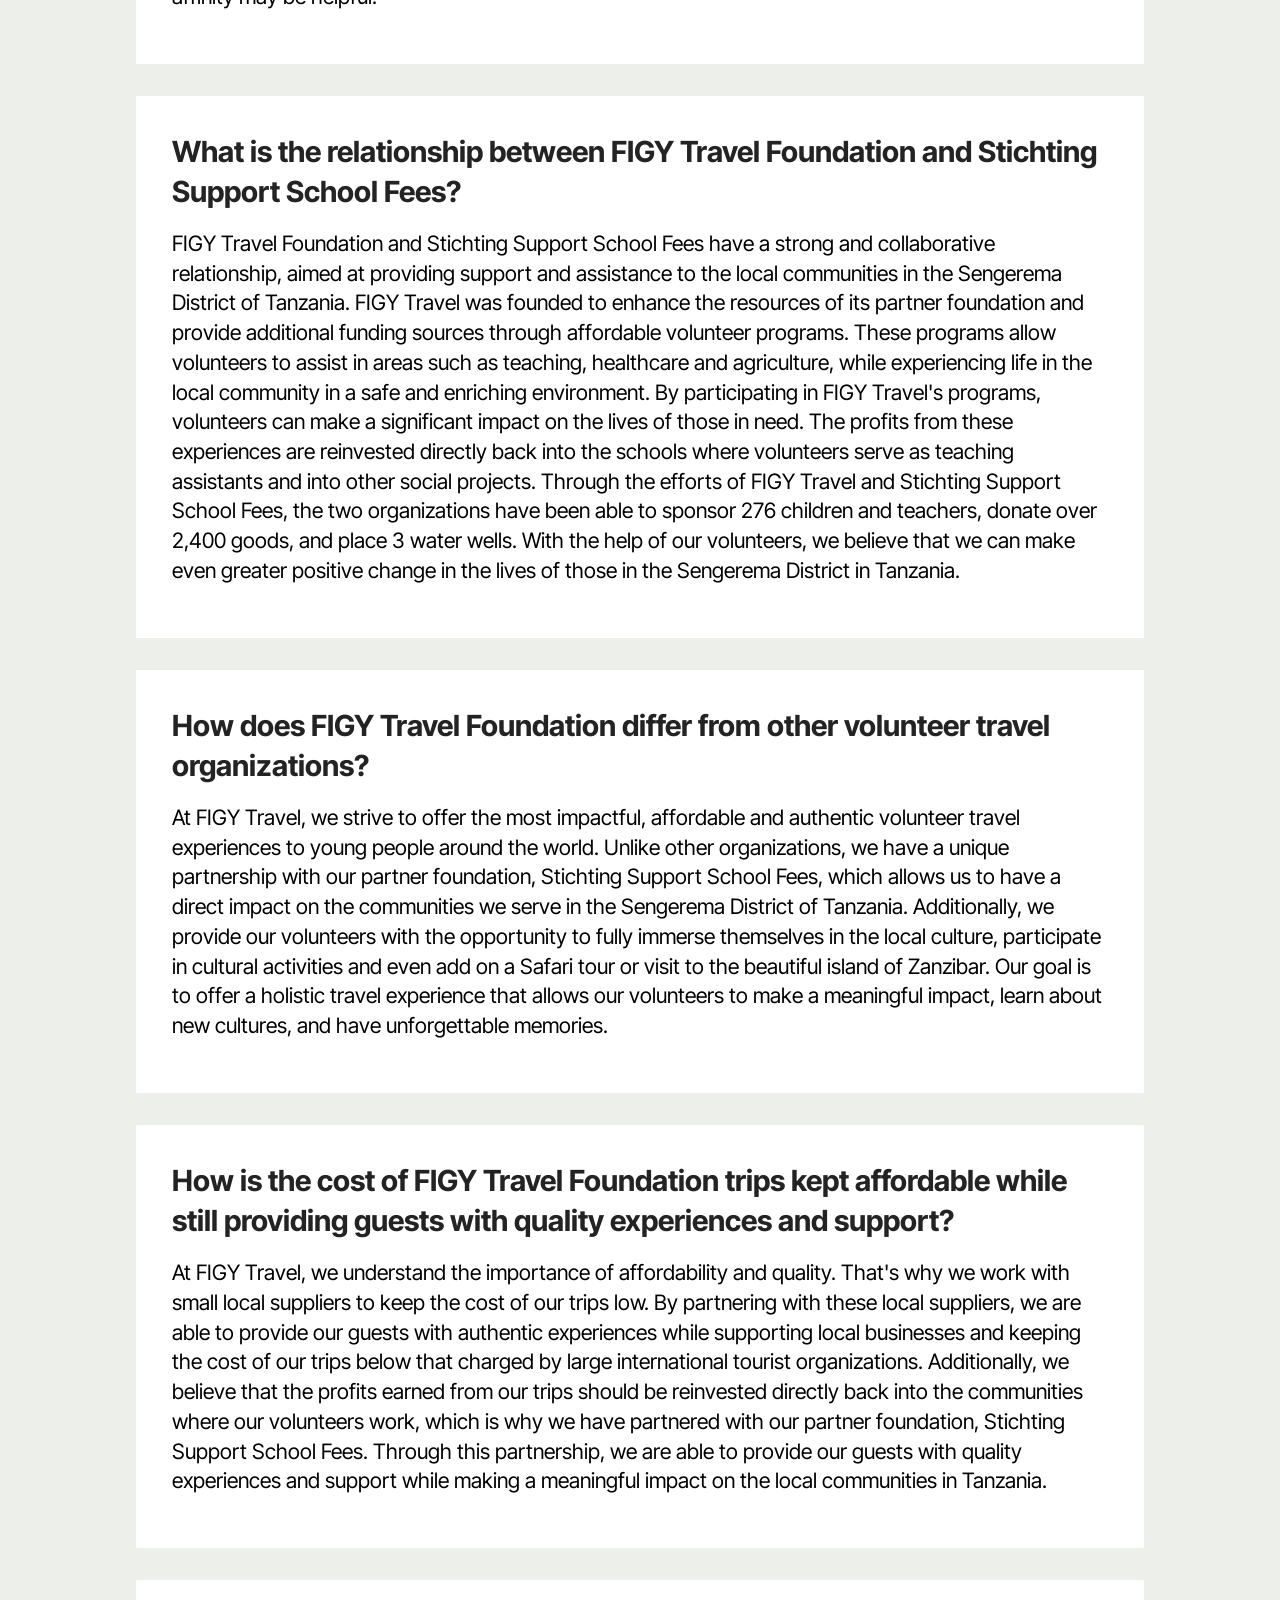
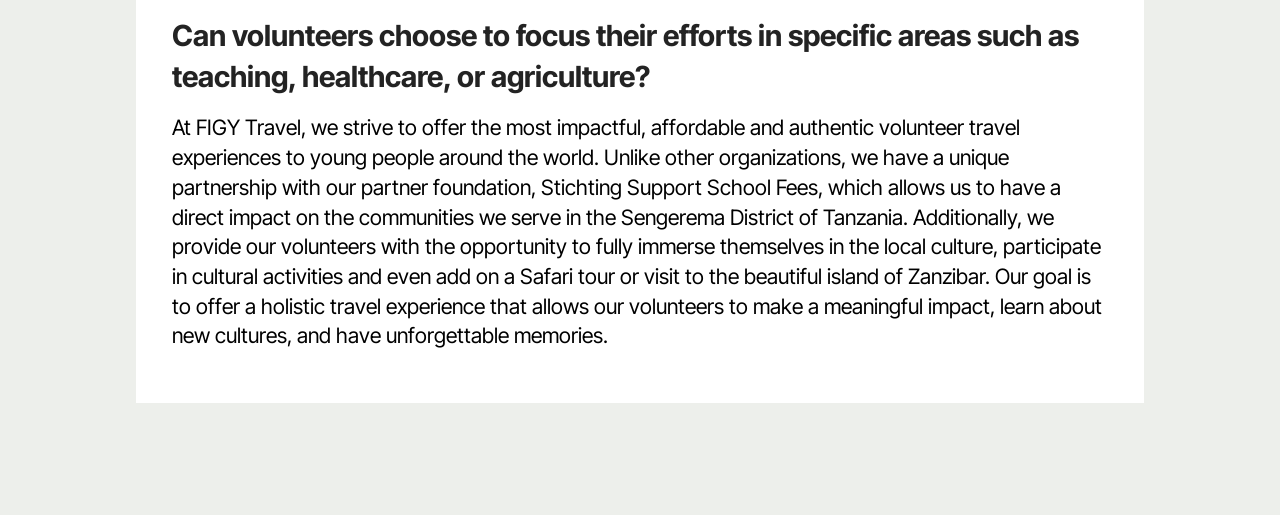
==== commit 9ff9156a: "create github pages" ====
--- a/index.html
+++ b/index.html
@@ -23,7 +23,7 @@
   <link rel="stylesheet" href="assets/gallery/style.css">
   <link rel="preload" href="https://fonts.googleapis.com/css?family=Inter+Tight:100,200,300,400,500,600,700,800,900,100i,200i,300i,400i,500i,600i,700i,800i,900i&display=swap" as="style" onload="this.onload=null;this.rel='stylesheet'">
   <noscript><link rel="stylesheet" href="https://fonts.googleapis.com/css?family=Inter+Tight:100,200,300,400,500,600,700,800,900,100i,200i,300i,400i,500i,600i,700i,800i,900i&display=swap"></noscript>
-  <link rel="preload" as="style" href="assets/mobirise/css/mbr-additional.css?v=XiZxAG"><link rel="stylesheet" href="assets/mobirise/css/mbr-additional.css?v=XiZxAG" type="text/css">
+  <link rel="preload" as="style" href="assets/mobirise/css/mbr-additional.css?v=ZJeYZv"><link rel="stylesheet" href="assets/mobirise/css/mbr-additional.css?v=ZJeYZv" type="text/css">
 
   
   
@@ -430,8 +430,8 @@
         </div>
         <div class="row mbr-gallery mbr-masonry" data-masonry="{&quot;percentPosition&quot;: true }">
             <div class="col-12 col-md-6 col-lg-4 item gallery-image">
-                <div class="item-wrapper" data-toggle="modal" data-bs-toggle="modal" data-target="#uJpDl0APk6-modal" data-bs-target="#uJpDl0APk6-modal">
-                    <img class="w-100" src="assets/images/tanzania-travel-lodge-lake-view-in-the-evening.webp" alt="Volunteers-Tanzania" data-slide-to="0" data-bs-slide-to="0" data-target="#lb-uJpDl0APk6" data-bs-target="#lb-uJpDl0APk6">
+                <div class="item-wrapper" data-toggle="modal" data-bs-toggle="modal" data-target="#uJpETYuG8s-modal" data-bs-target="#uJpETYuG8s-modal">
+                    <img class="w-100" src="assets/images/tanzania-travel-lodge-lake-view-in-the-evening.webp" alt="Volunteers-Tanzania" data-slide-to="0" data-bs-slide-to="0" data-target="#lb-uJpETYuG8s" data-bs-target="#lb-uJpETYuG8s">
                     <div class="icon-wrapper">
                         <span class="mobi-mbri mobi-mbri-search mbr-iconfont mbr-iconfont-btn"></span>
                     </div>
@@ -439,16 +439,16 @@
                 
             </div>
             <div class="col-12 col-md-6 col-lg-4 item gallery-image">
-                <div class="item-wrapper" data-toggle="modal" data-bs-toggle="modal" data-target="#uJpDl0APk6-modal" data-bs-target="#uJpDl0APk6-modal">
-                    <img class="w-100" src="assets/images/tanzania-mwanza-top10-sanaane-island-national-parc-200x112.webp" alt="" data-slide-to="1" data-bs-slide-to="1" data-target="#lb-uJpDl0APk6" data-bs-target="#lb-uJpDl0APk6">
+                <div class="item-wrapper" data-toggle="modal" data-bs-toggle="modal" data-target="#uJpETYuG8s-modal" data-bs-target="#uJpETYuG8s-modal">
+                    <img class="w-100" src="assets/images/tanzania-mwanza-top10-sanaane-island-national-parc-200x112.webp" alt="" data-slide-to="1" data-bs-slide-to="1" data-target="#lb-uJpETYuG8s" data-bs-target="#lb-uJpETYuG8s">
                     <div class="icon-wrapper">
                         <span class="mobi-mbri mobi-mbri-search mbr-iconfont mbr-iconfont-btn"></span>
                     </div>
                 </div>
                 
             </div><div class="col-12 col-md-6 col-lg-4 item gallery-image">
-                <div class="item-wrapper" data-toggle="modal" data-bs-toggle="modal" data-target="#uJpDl0APk6-modal" data-bs-target="#uJpDl0APk6-modal">
-                    <img class="w-100" src="assets/images/volunteers-tanzania-beachnight-225x225.webp" alt="" data-slide-to="2" data-bs-slide-to="2" data-target="#lb-uJpDl0APk6" data-bs-target="#lb-uJpDl0APk6">
+                <div class="item-wrapper" data-toggle="modal" data-bs-toggle="modal" data-target="#uJpETYuG8s-modal" data-bs-target="#uJpETYuG8s-modal">
+                    <img class="w-100" src="assets/images/volunteers-tanzania-beachnight-225x225.webp" alt="" data-slide-to="2" data-bs-slide-to="2" data-target="#lb-uJpETYuG8s" data-bs-target="#lb-uJpETYuG8s">
                     <div class="icon-wrapper">
                         <span class="mobi-mbri mobi-mbri-search mbr-iconfont mbr-iconfont-btn"></span>
                     </div>
@@ -456,8 +456,8 @@
                 
             </div>
             <div class="col-12 col-md-6 col-lg-4 item gallery-image">
-                <div class="item-wrapper" data-toggle="modal" data-bs-toggle="modal" data-target="#uJpDl0APk6-modal" data-bs-target="#uJpDl0APk6-modal">
-                    <img class="w-100" src="assets/images/tanzania-travel-lodge-agriculture.webp" alt="" data-slide-to="3" data-bs-slide-to="3" data-target="#lb-uJpDl0APk6" data-bs-target="#lb-uJpDl0APk6">
+                <div class="item-wrapper" data-toggle="modal" data-bs-toggle="modal" data-target="#uJpETYuG8s-modal" data-bs-target="#uJpETYuG8s-modal">
+                    <img class="w-100" src="assets/images/tanzania-travel-lodge-agriculture.webp" alt="" data-slide-to="3" data-bs-slide-to="3" data-target="#lb-uJpETYuG8s" data-bs-target="#lb-uJpETYuG8s">
                     <div class="icon-wrapper">
                         <span class="mobi-mbri mobi-mbri-search mbr-iconfont mbr-iconfont-btn"></span>
                     </div>
@@ -465,32 +465,32 @@
                 
             </div>
             <div class="col-12 col-md-6 col-lg-4 item gallery-image">
-                <div class="item-wrapper" data-toggle="modal" data-bs-toggle="modal" data-target="#uJpDl0APk6-modal" data-bs-target="#uJpDl0APk6-modal">
-                    <img class="w-100" src="assets/images/tanzania-travel-lodge-locals-swimming.webp" alt="" data-slide-to="4" data-bs-slide-to="4" data-target="#lb-uJpDl0APk6" data-bs-target="#lb-uJpDl0APk6">
+                <div class="item-wrapper" data-toggle="modal" data-bs-toggle="modal" data-target="#uJpETYuG8s-modal" data-bs-target="#uJpETYuG8s-modal">
+                    <img class="w-100" src="assets/images/tanzania-travel-lodge-locals-swimming.webp" alt="" data-slide-to="4" data-bs-slide-to="4" data-target="#lb-uJpETYuG8s" data-bs-target="#lb-uJpETYuG8s">
                     <div class="icon-wrapper">
                         <span class="mobi-mbri mobi-mbri-search mbr-iconfont mbr-iconfont-btn"></span>
                     </div>
                 </div>
                 
             </div><div class="col-12 col-md-6 col-lg-4 item gallery-image">
-                <div class="item-wrapper" data-toggle="modal" data-bs-toggle="modal" data-target="#uJpDl0APk6-modal" data-bs-target="#uJpDl0APk6-modal">
-                    <img class="w-100" src="assets/images/volunteers-tanzania-campfire-259x194.webp" alt="" data-slide-to="5" data-bs-slide-to="5" data-target="#lb-uJpDl0APk6" data-bs-target="#lb-uJpDl0APk6">
+                <div class="item-wrapper" data-toggle="modal" data-bs-toggle="modal" data-target="#uJpETYuG8s-modal" data-bs-target="#uJpETYuG8s-modal">
+                    <img class="w-100" src="assets/images/volunteers-tanzania-campfire-259x194.webp" alt="" data-slide-to="5" data-bs-slide-to="5" data-target="#lb-uJpETYuG8s" data-bs-target="#lb-uJpETYuG8s">
                     <div class="icon-wrapper">
                         <span class="mobi-mbri mobi-mbri-search mbr-iconfont mbr-iconfont-btn"></span>
                     </div>
                 </div>
                 
             </div><div class="col-12 col-md-6 col-lg-4 item gallery-image">
-                <div class="item-wrapper" data-toggle="modal" data-bs-toggle="modal" data-target="#uJpDl0APk6-modal" data-bs-target="#uJpDl0APk6-modal">
-                    <img class="w-100" src="assets/images/volunteers-tanzania-people-by-the-pool.webp" alt="" data-slide-to="6" data-bs-slide-to="6" data-target="#lb-uJpDl0APk6" data-bs-target="#lb-uJpDl0APk6">
+                <div class="item-wrapper" data-toggle="modal" data-bs-toggle="modal" data-target="#uJpETYuG8s-modal" data-bs-target="#uJpETYuG8s-modal">
+                    <img class="w-100" src="assets/images/volunteers-tanzania-people-by-the-pool.webp" alt="" data-slide-to="6" data-bs-slide-to="6" data-target="#lb-uJpETYuG8s" data-bs-target="#lb-uJpETYuG8s">
                     <div class="icon-wrapper">
                         <span class="mobi-mbri mobi-mbri-search mbr-iconfont mbr-iconfont-btn"></span>
                     </div>
                 </div>
                 
             </div><div class="col-12 col-md-6 col-lg-4 item gallery-image">
-                <div class="item-wrapper" data-toggle="modal" data-bs-toggle="modal" data-target="#uJpDl0APk6-modal" data-bs-target="#uJpDl0APk6-modal">
-                    <img class="w-100" src="assets/images/volunteers-tanzania-relaxing-by-the-beach.webp" alt="" data-slide-to="7" data-bs-slide-to="7" data-target="#lb-uJpDl0APk6" data-bs-target="#lb-uJpDl0APk6">
+                <div class="item-wrapper" data-toggle="modal" data-bs-toggle="modal" data-target="#uJpETYuG8s-modal" data-bs-target="#uJpETYuG8s-modal">
+                    <img class="w-100" src="assets/images/volunteers-tanzania-relaxing-by-the-beach.webp" alt="" data-slide-to="7" data-bs-slide-to="7" data-target="#lb-uJpETYuG8s" data-bs-target="#lb-uJpETYuG8s">
                     <div class="icon-wrapper">
                         <span class="mobi-mbri mobi-mbri-search mbr-iconfont mbr-iconfont-btn"></span>
                     </div>
@@ -498,8 +498,8 @@
                 
             </div>
             <div class="col-12 col-md-6 col-lg-4 item gallery-image">
-                <div class="item-wrapper" data-toggle="modal" data-bs-toggle="modal" data-target="#uJpDl0APk6-modal" data-bs-target="#uJpDl0APk6-modal">
-                    <img class="w-100" src="assets/images/volunteers-tanzania-coastline.webp" alt="" data-slide-to="8" data-bs-slide-to="8" data-target="#lb-uJpDl0APk6" data-bs-target="#lb-uJpDl0APk6">
+                <div class="item-wrapper" data-toggle="modal" data-bs-toggle="modal" data-target="#uJpETYuG8s-modal" data-bs-target="#uJpETYuG8s-modal">
+                    <img class="w-100" src="assets/images/volunteers-tanzania-coastline.webp" alt="" data-slide-to="8" data-bs-slide-to="8" data-target="#lb-uJpETYuG8s" data-bs-target="#lb-uJpETYuG8s">
                     <div class="icon-wrapper">
                         <span class="mobi-mbri mobi-mbri-search mbr-iconfont mbr-iconfont-btn"></span>
                     </div>
@@ -507,70 +507,70 @@
                 
             </div>
             <div class="col-12 col-md-6 col-lg-4 item gallery-image">
-                <div class="item-wrapper" data-toggle="modal" data-bs-toggle="modal" data-target="#uJpDl0APk6-modal" data-bs-target="#uJpDl0APk6-modal">
-                    <img class="w-100" src="assets/images/volunteers-tanzania-sitting-with-the-locals.webp" alt="" data-slide-to="9" data-bs-slide-to="9" data-target="#lb-uJpDl0APk6" data-bs-target="#lb-uJpDl0APk6">
+                <div class="item-wrapper" data-toggle="modal" data-bs-toggle="modal" data-target="#uJpETYuG8s-modal" data-bs-target="#uJpETYuG8s-modal">
+                    <img class="w-100" src="assets/images/volunteers-tanzania-sitting-with-the-locals.webp" alt="" data-slide-to="9" data-bs-slide-to="9" data-target="#lb-uJpETYuG8s" data-bs-target="#lb-uJpETYuG8s">
                     <div class="icon-wrapper">
                         <span class="mobi-mbri mobi-mbri-search mbr-iconfont mbr-iconfont-btn"></span>
                     </div>
                 </div>
                 
             </div><div class="col-12 col-md-6 col-lg-4 item gallery-image">
-                <div class="item-wrapper" data-toggle="modal" data-bs-toggle="modal" data-target="#uJpDl0APk6-modal" data-bs-target="#uJpDl0APk6-modal">
-                    <img class="w-100" src="assets/images/volunteers-tanzania-child-happy-with-gifts-1200x1600.webp" alt="" data-slide-to="10" data-bs-slide-to="10" data-target="#lb-uJpDl0APk6" data-bs-target="#lb-uJpDl0APk6">
+                <div class="item-wrapper" data-toggle="modal" data-bs-toggle="modal" data-target="#uJpETYuG8s-modal" data-bs-target="#uJpETYuG8s-modal">
+                    <img class="w-100" src="assets/images/volunteers-tanzania-child-happy-with-gifts-1200x1600.webp" alt="" data-slide-to="10" data-bs-slide-to="10" data-target="#lb-uJpETYuG8s" data-bs-target="#lb-uJpETYuG8s">
                     <div class="icon-wrapper">
                         <span class="mobi-mbri mobi-mbri-search mbr-iconfont mbr-iconfont-btn"></span>
                     </div>
                 </div>
                 
             </div><div class="col-12 col-md-6 col-lg-4 item gallery-image">
-                <div class="item-wrapper" data-toggle="modal" data-bs-toggle="modal" data-target="#uJpDl0APk6-modal" data-bs-target="#uJpDl0APk6-modal">
-                    <img class="w-100" src="assets/images/volunteers-tanzania-giraffe-encounter-1200x1600.webp" alt="" data-slide-to="11" data-bs-slide-to="11" data-target="#lb-uJpDl0APk6" data-bs-target="#lb-uJpDl0APk6">
+                <div class="item-wrapper" data-toggle="modal" data-bs-toggle="modal" data-target="#uJpETYuG8s-modal" data-bs-target="#uJpETYuG8s-modal">
+                    <img class="w-100" src="assets/images/volunteers-tanzania-giraffe-encounter-1200x1600.webp" alt="" data-slide-to="11" data-bs-slide-to="11" data-target="#lb-uJpETYuG8s" data-bs-target="#lb-uJpETYuG8s">
                     <div class="icon-wrapper">
                         <span class="mobi-mbri mobi-mbri-search mbr-iconfont mbr-iconfont-btn"></span>
                     </div>
                 </div>
                 
             </div><div class="col-12 col-md-6 col-lg-4 item gallery-image">
-                <div class="item-wrapper" data-toggle="modal" data-bs-toggle="modal" data-target="#uJpDl0APk6-modal" data-bs-target="#uJpDl0APk6-modal">
-                    <img class="w-100" src="assets/images/volunteers-tanzania-near-the-evening.webp" alt="" data-slide-to="12" data-bs-slide-to="12" data-target="#lb-uJpDl0APk6" data-bs-target="#lb-uJpDl0APk6">
+                <div class="item-wrapper" data-toggle="modal" data-bs-toggle="modal" data-target="#uJpETYuG8s-modal" data-bs-target="#uJpETYuG8s-modal">
+                    <img class="w-100" src="assets/images/volunteers-tanzania-near-the-evening.webp" alt="" data-slide-to="12" data-bs-slide-to="12" data-target="#lb-uJpETYuG8s" data-bs-target="#lb-uJpETYuG8s">
                     <div class="icon-wrapper">
                         <span class="mobi-mbri mobi-mbri-search mbr-iconfont mbr-iconfont-btn"></span>
                     </div>
                 </div>
                 
             </div><div class="col-12 col-md-6 col-lg-4 item gallery-image">
-                <div class="item-wrapper" data-toggle="modal" data-bs-toggle="modal" data-target="#uJpDl0APk6-modal" data-bs-target="#uJpDl0APk6-modal">
-                    <img class="w-100" src="assets/images/volunteers-tanzania-pool.webp" alt="" data-slide-to="13" data-bs-slide-to="13" data-target="#lb-uJpDl0APk6" data-bs-target="#lb-uJpDl0APk6">
+                <div class="item-wrapper" data-toggle="modal" data-bs-toggle="modal" data-target="#uJpETYuG8s-modal" data-bs-target="#uJpETYuG8s-modal">
+                    <img class="w-100" src="assets/images/volunteers-tanzania-pool.webp" alt="" data-slide-to="13" data-bs-slide-to="13" data-target="#lb-uJpETYuG8s" data-bs-target="#lb-uJpETYuG8s">
                     <div class="icon-wrapper">
                         <span class="mobi-mbri mobi-mbri-search mbr-iconfont mbr-iconfont-btn"></span>
                     </div>
                 </div>
                 
             </div><div class="col-12 col-md-6 col-lg-4 item gallery-image">
-                <div class="item-wrapper" data-toggle="modal" data-bs-toggle="modal" data-target="#uJpDl0APk6-modal" data-bs-target="#uJpDl0APk6-modal">
-                    <img class="w-100" src="assets/images/volunteers-tanzania-zebra-encounter-1600x1200.webp" alt="" data-slide-to="14" data-bs-slide-to="14" data-target="#lb-uJpDl0APk6" data-bs-target="#lb-uJpDl0APk6">
+                <div class="item-wrapper" data-toggle="modal" data-bs-toggle="modal" data-target="#uJpETYuG8s-modal" data-bs-target="#uJpETYuG8s-modal">
+                    <img class="w-100" src="assets/images/volunteers-tanzania-zebra-encounter-1600x1200.webp" alt="" data-slide-to="14" data-bs-slide-to="14" data-target="#lb-uJpETYuG8s" data-bs-target="#lb-uJpETYuG8s">
                     <div class="icon-wrapper">
                         <span class="mobi-mbri mobi-mbri-search mbr-iconfont mbr-iconfont-btn"></span>
                     </div>
                 </div>
                 
             </div><div class="col-12 col-md-6 col-lg-4 item gallery-image">
-                <div class="item-wrapper" data-toggle="modal" data-bs-toggle="modal" data-target="#uJpDl0APk6-modal" data-bs-target="#uJpDl0APk6-modal">
-                    <img class="w-100" src="assets/images/volunteers-tanzania-kids-going-to-school.jpg-1200x1600.jpg" alt="" data-slide-to="15" data-bs-slide-to="15" data-target="#lb-uJpDl0APk6" data-bs-target="#lb-uJpDl0APk6">
-                    <div class="icon-wrapper">
-                        <span class="mobi-mbri mobi-mbri-search mbr-iconfont mbr-iconfont-btn"></span>
-                    </div>
-                </div>
-                
-            </div>
-            
-        </div>
-
-        <div class="modal mbr-slider" tabindex="-1" role="dialog" aria-hidden="true" id="uJpDl0APk6-modal">
+                <div class="item-wrapper" data-toggle="modal" data-bs-toggle="modal" data-target="#uJpETYuG8s-modal" data-bs-target="#uJpETYuG8s-modal">
+                    <img class="w-100" src="assets/images/volunteers-tanzania-kids-going-to-school.jpg-1200x1600.jpg" alt="" data-slide-to="15" data-bs-slide-to="15" data-target="#lb-uJpETYuG8s" data-bs-target="#lb-uJpETYuG8s">
+                    <div class="icon-wrapper">
+                        <span class="mobi-mbri mobi-mbri-search mbr-iconfont mbr-iconfont-btn"></span>
+                    </div>
+                </div>
+                
+            </div>
+            
+        </div>
+
+        <div class="modal mbr-slider" tabindex="-1" role="dialog" aria-hidden="true" id="uJpETYuG8s-modal">
             <div class="modal-dialog" role="document">
                 <div class="modal-content">
                     <div class="modal-body">
-                        <div class="carousel slide" id="lb-uJpDl0APk6" data-interval="5000" data-bs-interval="5000">
+                        <div class="carousel slide" id="lb-uJpETYuG8s" data-interval="5000" data-bs-interval="5000">
                             <div class="carousel-inner">
                                 <div class="carousel-item active">
                                     <img class="d-block w-100" src="assets/images/tanzania-travel-lodge-lake-view-in-the-evening.webp" alt="">
@@ -613,21 +613,21 @@
                                 
                             </div>
                             <ol class="carousel-indicators">
-                                <li data-slide-to="0" data-bs-slide-to="0" class="active" data-target="#lb-uJpDl0APk6" data-bs-target="#lb-uJpDl0APk6"></li>
-                                <li data-slide-to="1" data-bs-slide-to="1" data-target="#lb-uJpDl0APk6" data-bs-target="#lb-uJpDl0APk6"></li><li data-slide-to="2" data-bs-slide-to="2" data-target="#lb-uJpDl0APk6" data-bs-target="#lb-uJpDl0APk6"></li>
-                                <li data-slide-to="3" data-bs-slide-to="3" data-target="#lb-uJpDl0APk6" data-bs-target="#lb-uJpDl0APk6"></li>
-                                <li data-slide-to="4" data-bs-slide-to="4" data-target="#lb-uJpDl0APk6" data-bs-target="#lb-uJpDl0APk6"></li><li data-slide-to="5" data-bs-slide-to="5" data-target="#lb-uJpDl0APk6" data-bs-target="#lb-uJpDl0APk6"></li><li data-slide-to="6" data-bs-slide-to="6" data-target="#lb-uJpDl0APk6" data-bs-target="#lb-uJpDl0APk6"></li><li data-slide-to="7" data-bs-slide-to="7" data-target="#lb-uJpDl0APk6" data-bs-target="#lb-uJpDl0APk6"></li>
-                                <li data-slide-to="8" data-bs-slide-to="8" data-target="#lb-uJpDl0APk6" data-bs-target="#lb-uJpDl0APk6"></li>
-                                <li data-slide-to="9" data-bs-slide-to="9" data-target="#lb-uJpDl0APk6" data-bs-target="#lb-uJpDl0APk6"></li><li data-slide-to="10" data-bs-slide-to="10" data-target="#lb-uJpDl0APk6" data-bs-target="#lb-uJpDl0APk6"></li><li data-slide-to="11" data-bs-slide-to="11" data-target="#lb-uJpDl0APk6" data-bs-target="#lb-uJpDl0APk6"></li><li data-slide-to="12" data-bs-slide-to="12" data-target="#lb-uJpDl0APk6" data-bs-target="#lb-uJpDl0APk6"></li><li data-slide-to="13" data-bs-slide-to="13" data-target="#lb-uJpDl0APk6" data-bs-target="#lb-uJpDl0APk6"></li><li data-slide-to="14" data-bs-slide-to="14" data-target="#lb-uJpDl0APk6" data-bs-target="#lb-uJpDl0APk6"></li><li data-slide-to="15" data-bs-slide-to="15" data-target="#lb-uJpDl0APk6" data-bs-target="#lb-uJpDl0APk6"></li>
+                                <li data-slide-to="0" data-bs-slide-to="0" class="active" data-target="#lb-uJpETYuG8s" data-bs-target="#lb-uJpETYuG8s"></li>
+                                <li data-slide-to="1" data-bs-slide-to="1" data-target="#lb-uJpETYuG8s" data-bs-target="#lb-uJpETYuG8s"></li><li data-slide-to="2" data-bs-slide-to="2" data-target="#lb-uJpETYuG8s" data-bs-target="#lb-uJpETYuG8s"></li>
+                                <li data-slide-to="3" data-bs-slide-to="3" data-target="#lb-uJpETYuG8s" data-bs-target="#lb-uJpETYuG8s"></li>
+                                <li data-slide-to="4" data-bs-slide-to="4" data-target="#lb-uJpETYuG8s" data-bs-target="#lb-uJpETYuG8s"></li><li data-slide-to="5" data-bs-slide-to="5" data-target="#lb-uJpETYuG8s" data-bs-target="#lb-uJpETYuG8s"></li><li data-slide-to="6" data-bs-slide-to="6" data-target="#lb-uJpETYuG8s" data-bs-target="#lb-uJpETYuG8s"></li><li data-slide-to="7" data-bs-slide-to="7" data-target="#lb-uJpETYuG8s" data-bs-target="#lb-uJpETYuG8s"></li>
+                                <li data-slide-to="8" data-bs-slide-to="8" data-target="#lb-uJpETYuG8s" data-bs-target="#lb-uJpETYuG8s"></li>
+                                <li data-slide-to="9" data-bs-slide-to="9" data-target="#lb-uJpETYuG8s" data-bs-target="#lb-uJpETYuG8s"></li><li data-slide-to="10" data-bs-slide-to="10" data-target="#lb-uJpETYuG8s" data-bs-target="#lb-uJpETYuG8s"></li><li data-slide-to="11" data-bs-slide-to="11" data-target="#lb-uJpETYuG8s" data-bs-target="#lb-uJpETYuG8s"></li><li data-slide-to="12" data-bs-slide-to="12" data-target="#lb-uJpETYuG8s" data-bs-target="#lb-uJpETYuG8s"></li><li data-slide-to="13" data-bs-slide-to="13" data-target="#lb-uJpETYuG8s" data-bs-target="#lb-uJpETYuG8s"></li><li data-slide-to="14" data-bs-slide-to="14" data-target="#lb-uJpETYuG8s" data-bs-target="#lb-uJpETYuG8s"></li><li data-slide-to="15" data-bs-slide-to="15" data-target="#lb-uJpETYuG8s" data-bs-target="#lb-uJpETYuG8s"></li>
                                 
                             </ol>
                             <a role="button" href="" class="close" data-dismiss="modal" data-bs-dismiss="modal" aria-label="Close">
                             </a>
-                            <a class="carousel-control-prev carousel-control" role="button" data-slide="prev" data-bs-slide="prev" href="#lb-uJpDl0APk6">
+                            <a class="carousel-control-prev carousel-control" role="button" data-slide="prev" data-bs-slide="prev" href="#lb-uJpETYuG8s">
                                 <span class="mobi-mbri mobi-mbri-arrow-prev" aria-hidden="true"></span>
                                 <span class="sr-only visually-hidden">Previous</span>
                             </a>
-                            <a class="carousel-control-next carousel-control" role="button" data-slide="next" data-bs-slide="next" href="#lb-uJpDl0APk6">
+                            <a class="carousel-control-next carousel-control" role="button" data-slide="next" data-bs-slide="next" href="#lb-uJpETYuG8s">
                                 <span class="mobi-mbri mobi-mbri-arrow-next" aria-hidden="true"></span>
                                 <span class="sr-only visually-hidden">Next</span>
                             </a>
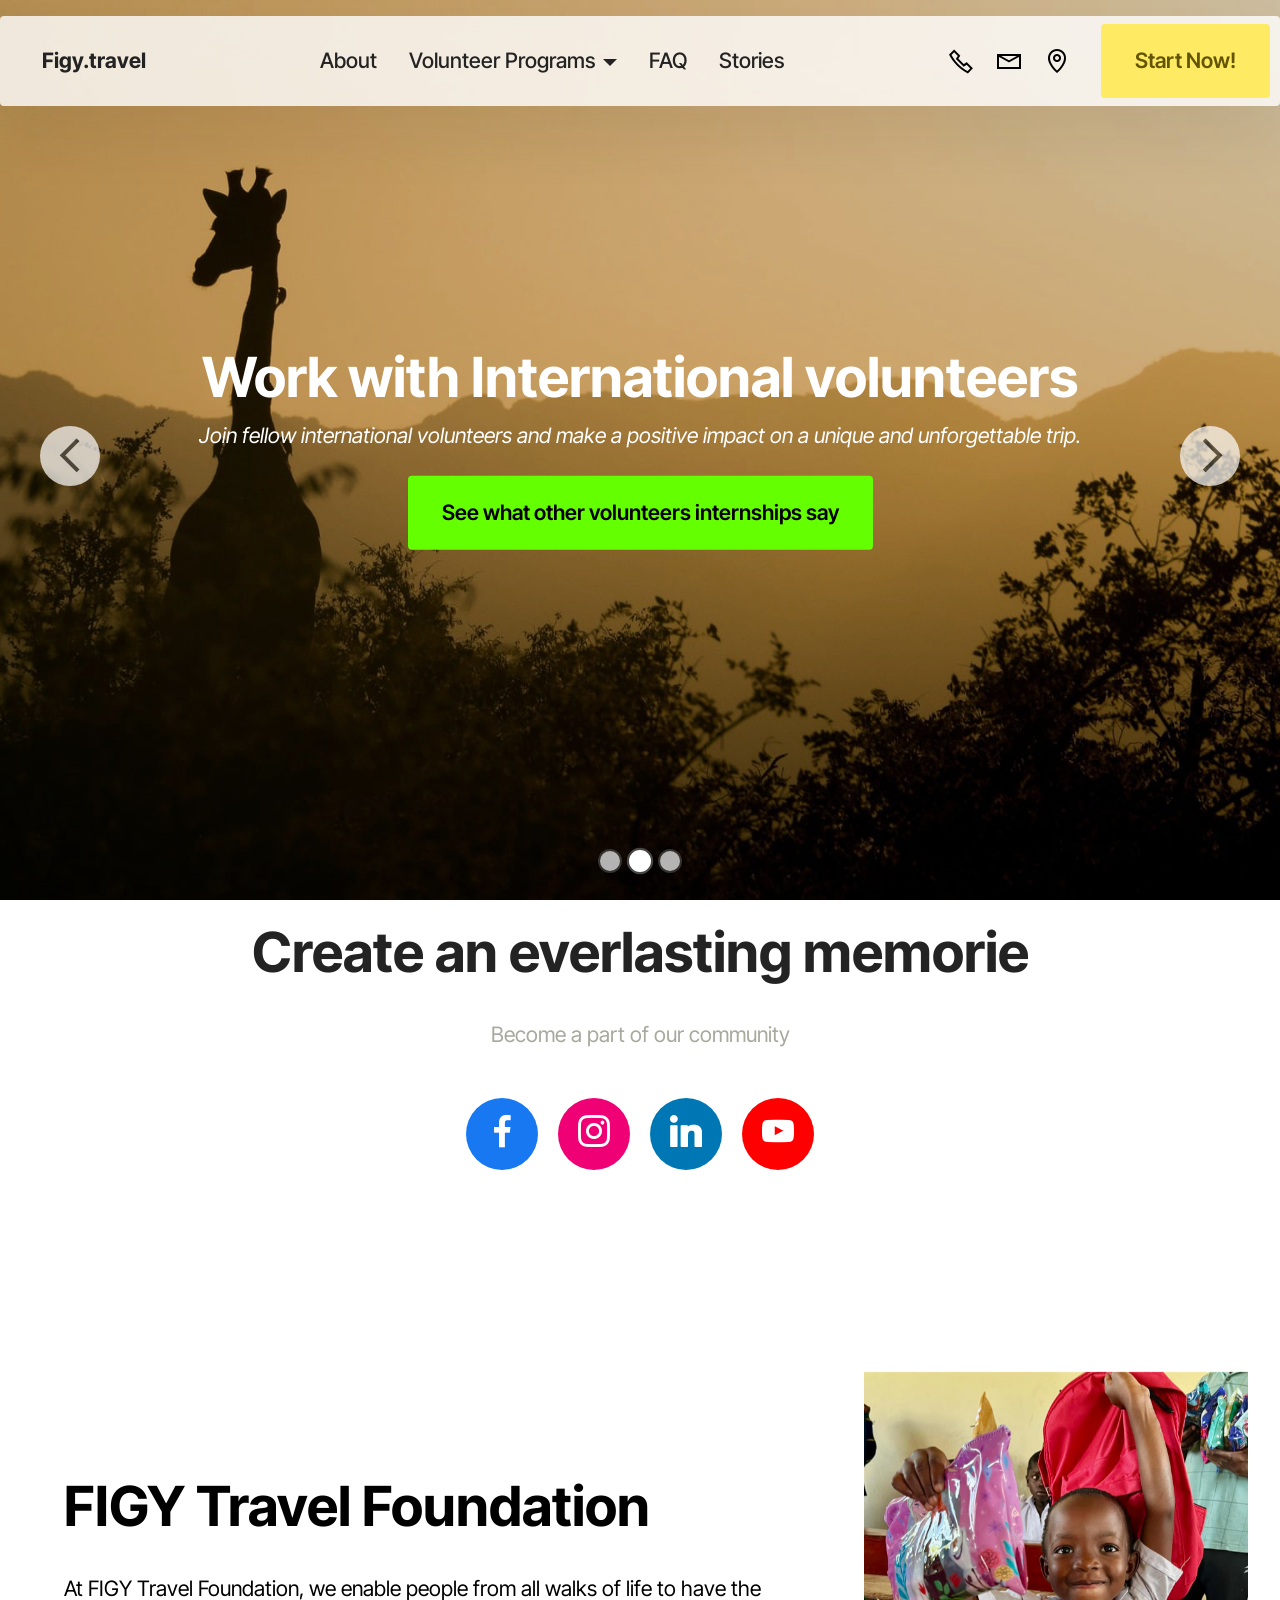
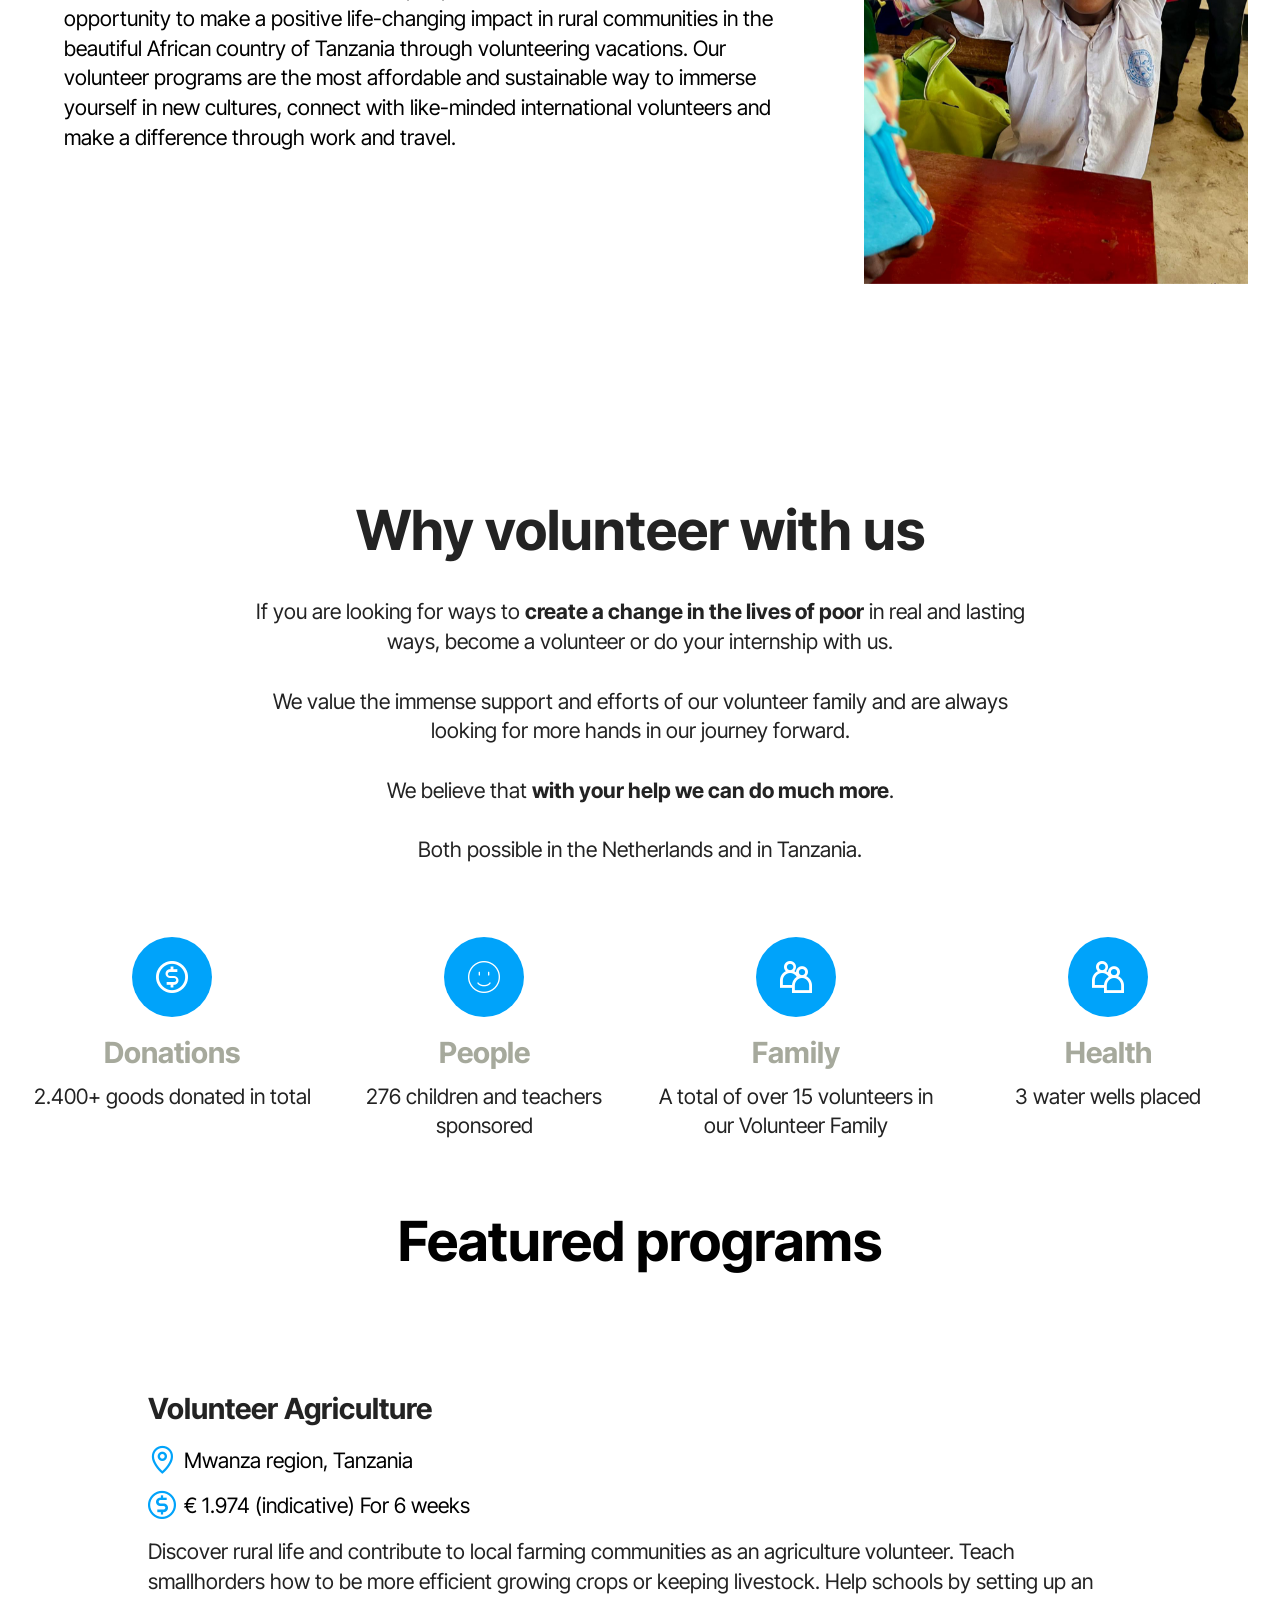
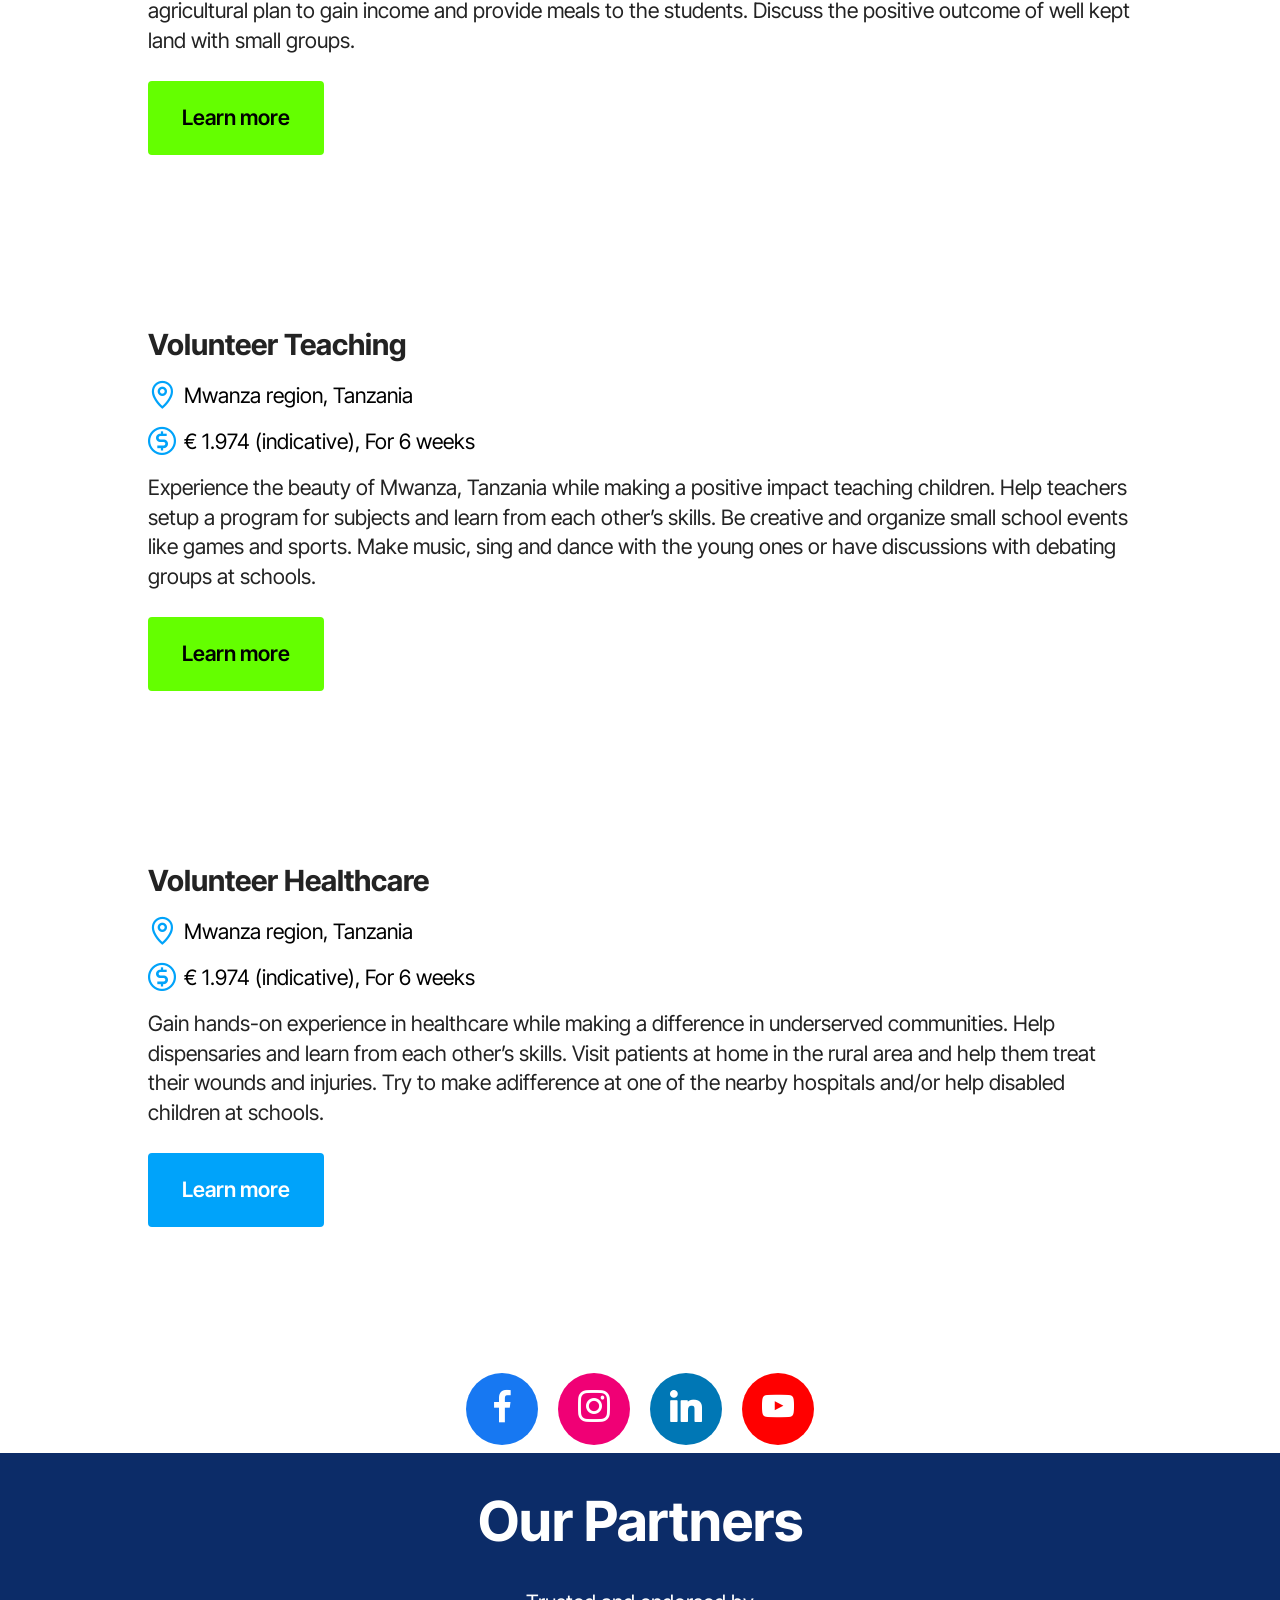
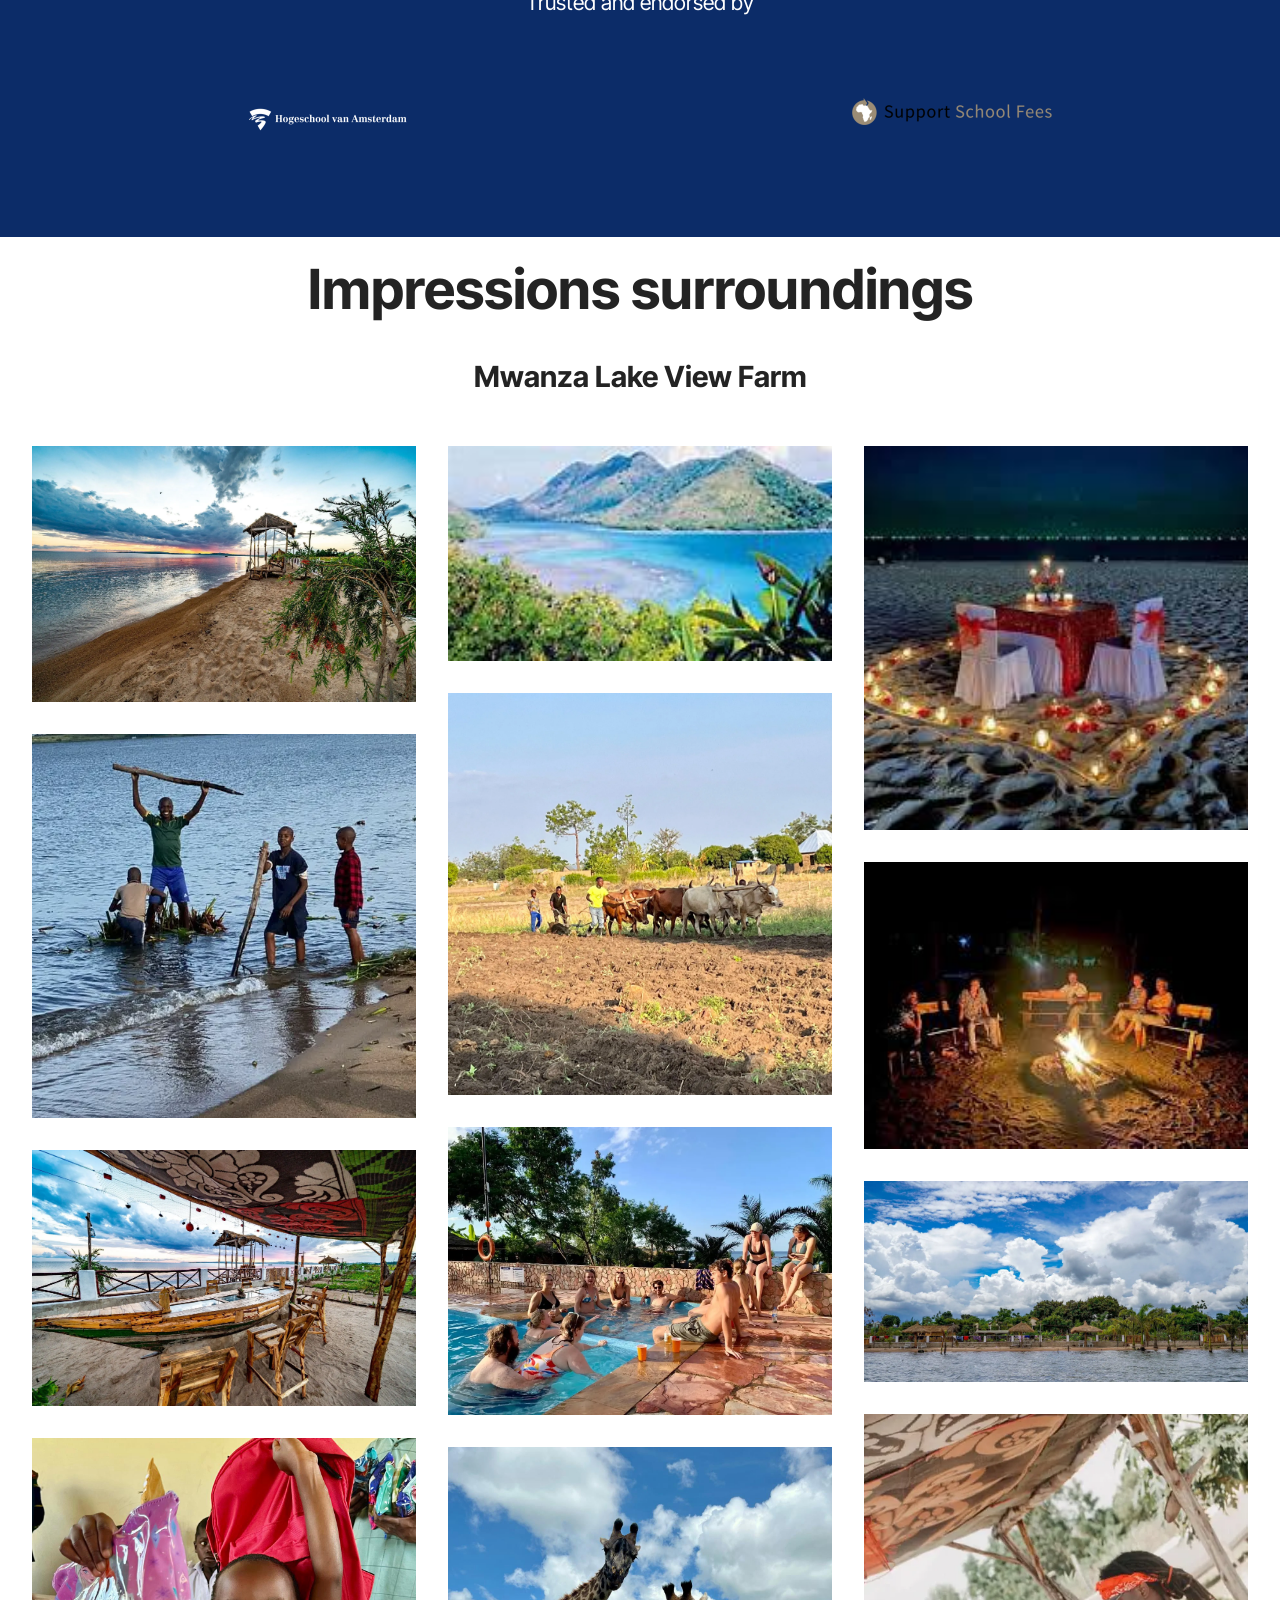
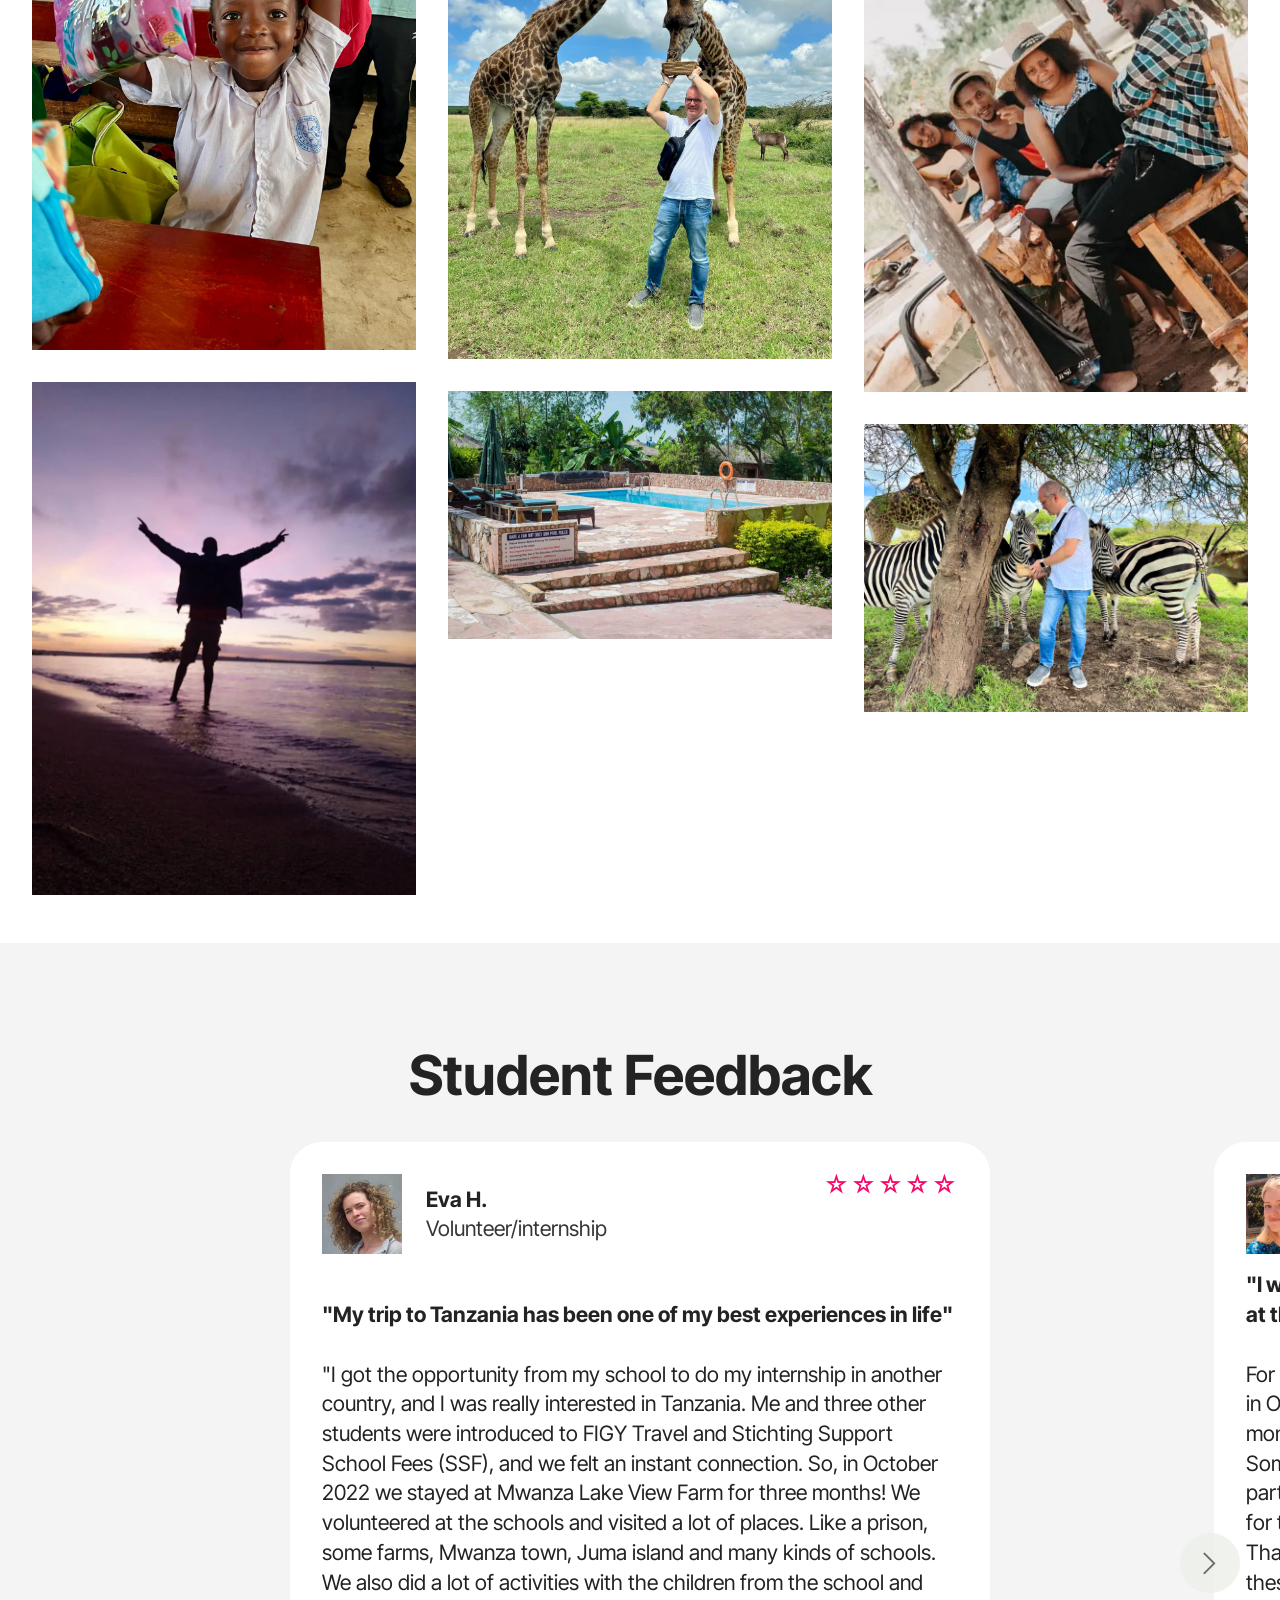
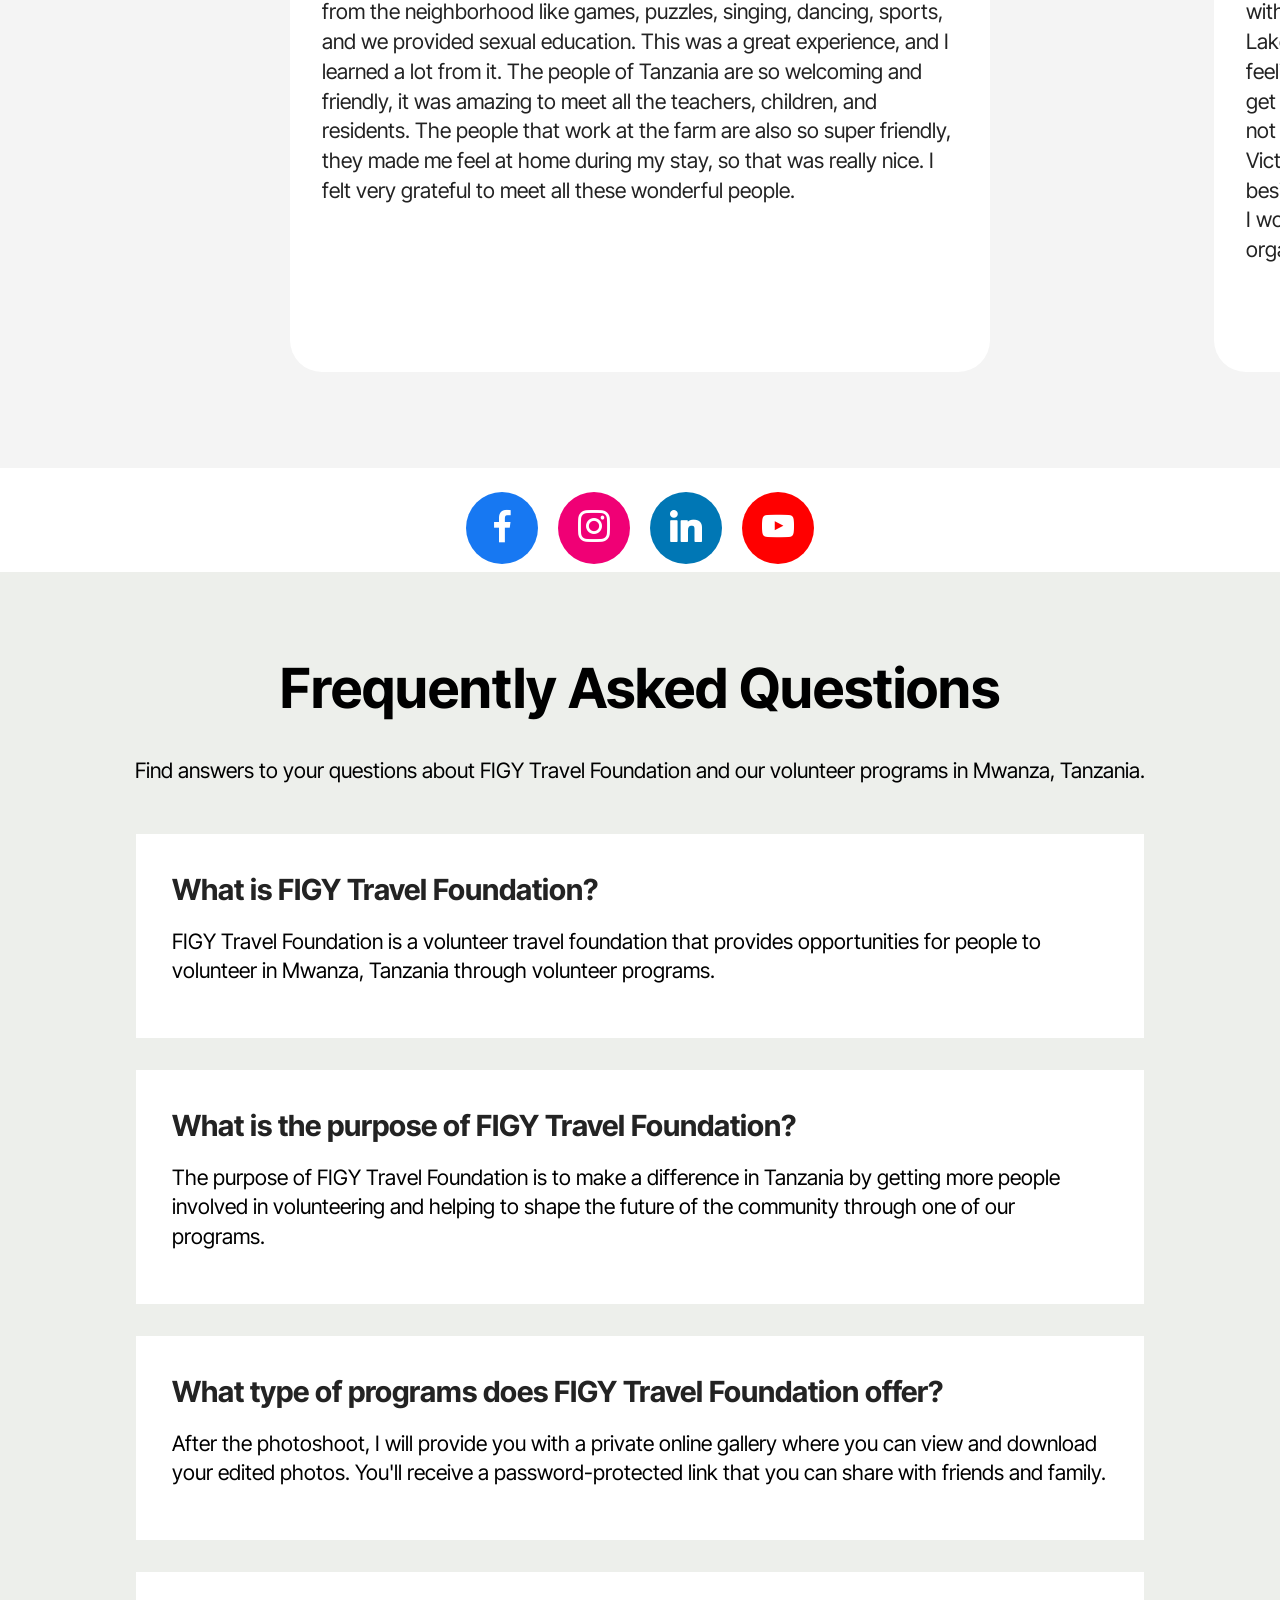
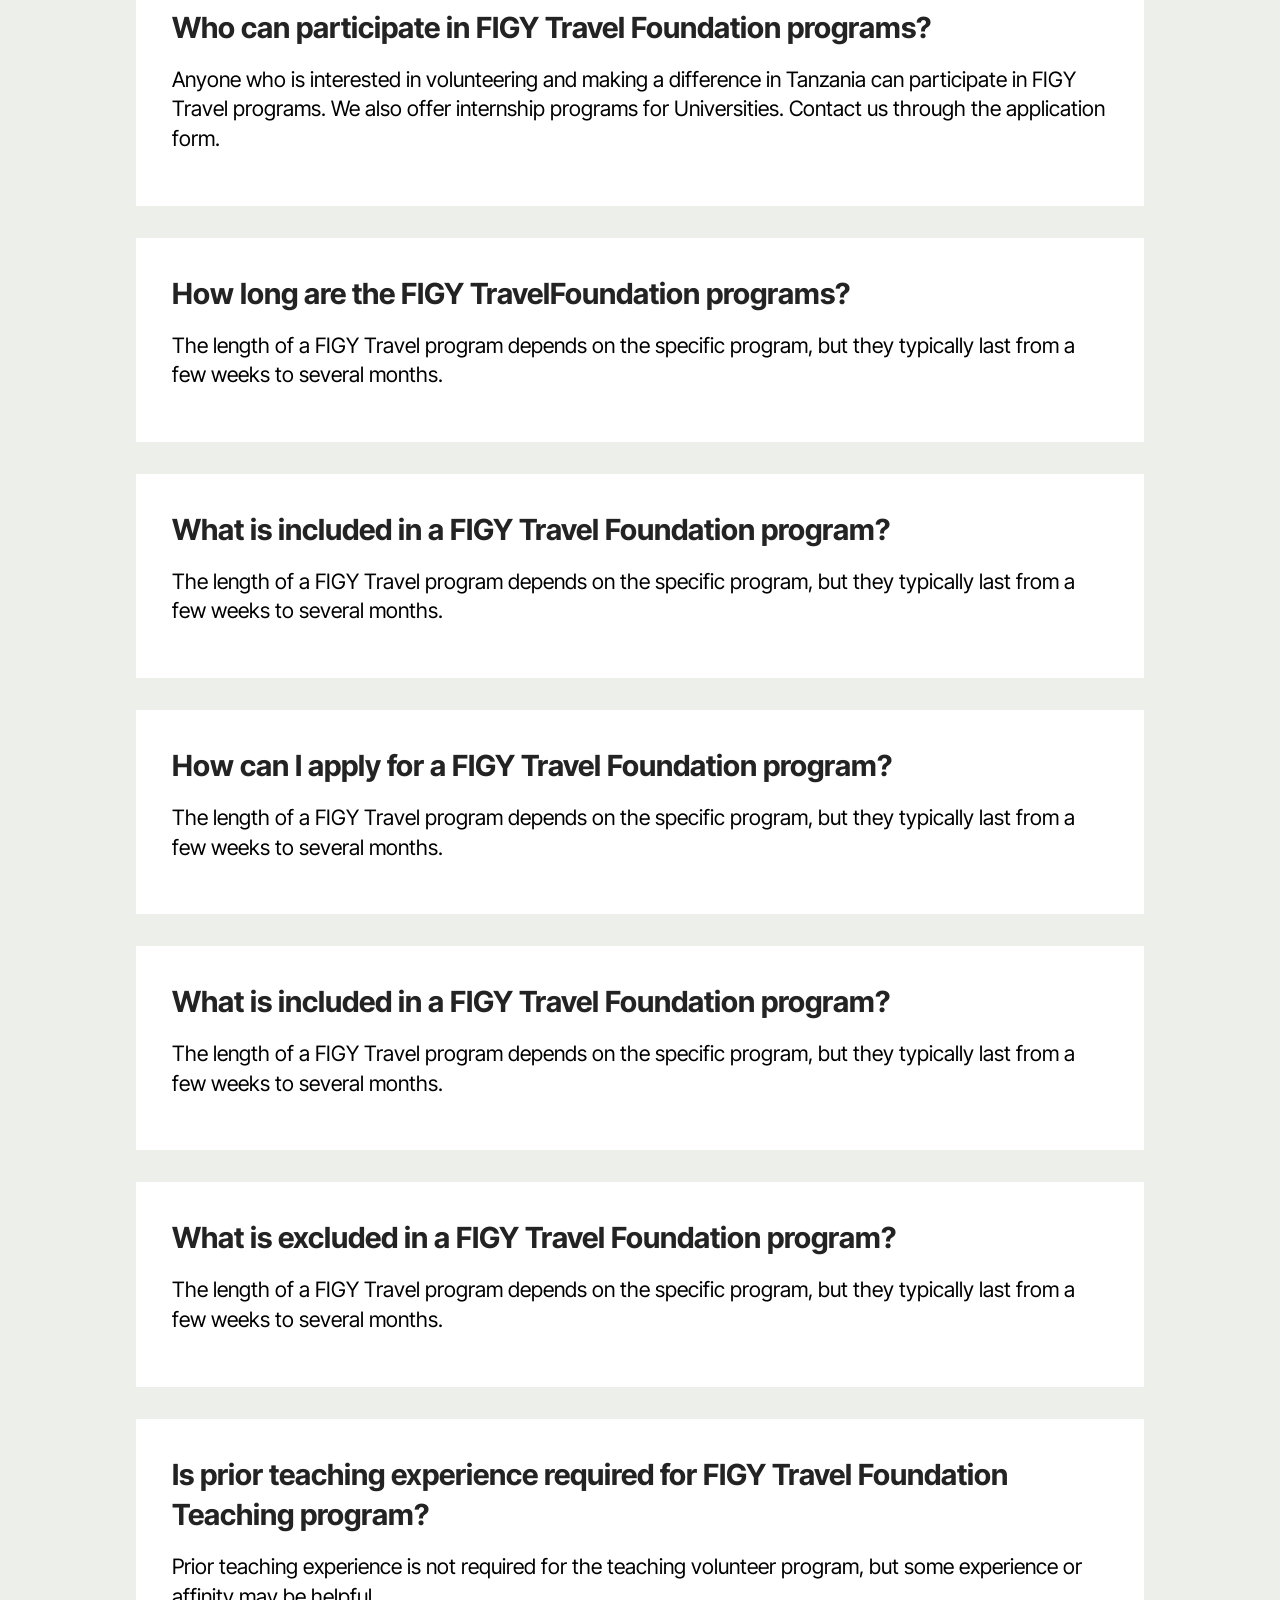
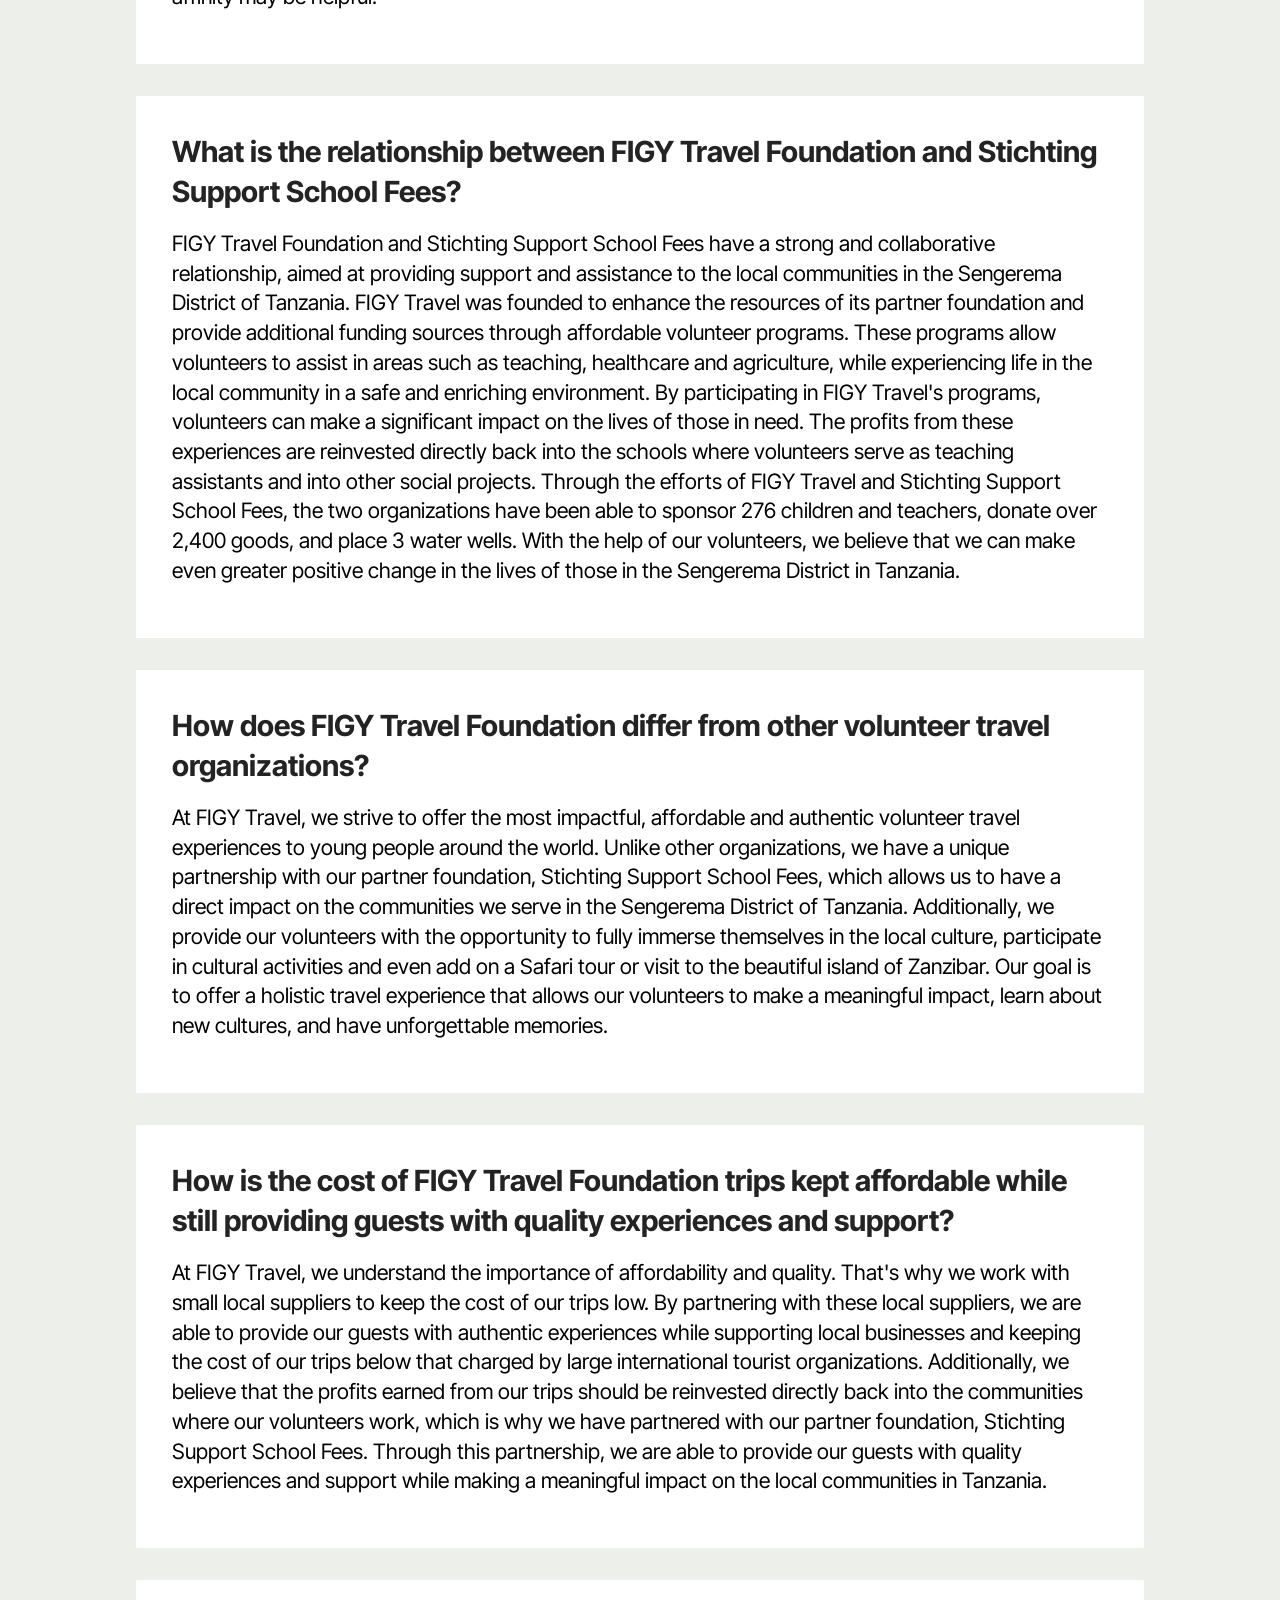
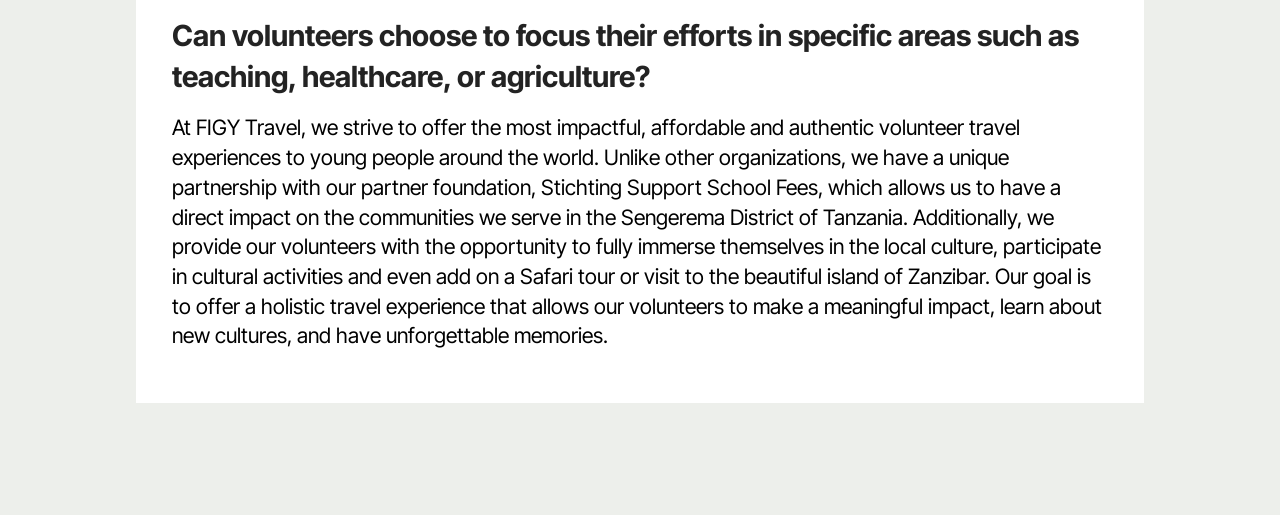
==== commit ac3996de: "create github pages" ====
--- a/index.html
+++ b/index.html
@@ -23,7 +23,7 @@
   <link rel="stylesheet" href="assets/gallery/style.css">
   <link rel="preload" href="https://fonts.googleapis.com/css?family=Inter+Tight:100,200,300,400,500,600,700,800,900,100i,200i,300i,400i,500i,600i,700i,800i,900i&display=swap" as="style" onload="this.onload=null;this.rel='stylesheet'">
   <noscript><link rel="stylesheet" href="https://fonts.googleapis.com/css?family=Inter+Tight:100,200,300,400,500,600,700,800,900,100i,200i,300i,400i,500i,600i,700i,800i,900i&display=swap"></noscript>
-  <link rel="preload" as="style" href="assets/mobirise/css/mbr-additional.css?v=ZJeYZv"><link rel="stylesheet" href="assets/mobirise/css/mbr-additional.css?v=ZJeYZv" type="text/css">
+  <link rel="preload" as="style" href="assets/mobirise/css/mbr-additional.css?v=RmHVVz"><link rel="stylesheet" href="assets/mobirise/css/mbr-additional.css?v=RmHVVz" type="text/css">
 
   
   
@@ -430,8 +430,8 @@
         </div>
         <div class="row mbr-gallery mbr-masonry" data-masonry="{&quot;percentPosition&quot;: true }">
             <div class="col-12 col-md-6 col-lg-4 item gallery-image">
-                <div class="item-wrapper" data-toggle="modal" data-bs-toggle="modal" data-target="#uJpETYuG8s-modal" data-bs-target="#uJpETYuG8s-modal">
-                    <img class="w-100" src="assets/images/tanzania-travel-lodge-lake-view-in-the-evening.webp" alt="Volunteers-Tanzania" data-slide-to="0" data-bs-slide-to="0" data-target="#lb-uJpETYuG8s" data-bs-target="#lb-uJpETYuG8s">
+                <div class="item-wrapper" data-toggle="modal" data-bs-toggle="modal" data-target="#uJpGYtHjfK-modal" data-bs-target="#uJpGYtHjfK-modal">
+                    <img class="w-100" src="assets/images/tanzania-travel-lodge-lake-view-in-the-evening.webp" alt="Volunteers-Tanzania" data-slide-to="0" data-bs-slide-to="0" data-target="#lb-uJpGYtHjfK" data-bs-target="#lb-uJpGYtHjfK">
                     <div class="icon-wrapper">
                         <span class="mobi-mbri mobi-mbri-search mbr-iconfont mbr-iconfont-btn"></span>
                     </div>
@@ -439,16 +439,16 @@
                 
             </div>
             <div class="col-12 col-md-6 col-lg-4 item gallery-image">
-                <div class="item-wrapper" data-toggle="modal" data-bs-toggle="modal" data-target="#uJpETYuG8s-modal" data-bs-target="#uJpETYuG8s-modal">
-                    <img class="w-100" src="assets/images/tanzania-mwanza-top10-sanaane-island-national-parc-200x112.webp" alt="" data-slide-to="1" data-bs-slide-to="1" data-target="#lb-uJpETYuG8s" data-bs-target="#lb-uJpETYuG8s">
+                <div class="item-wrapper" data-toggle="modal" data-bs-toggle="modal" data-target="#uJpGYtHjfK-modal" data-bs-target="#uJpGYtHjfK-modal">
+                    <img class="w-100" src="assets/images/tanzania-mwanza-top10-sanaane-island-national-parc-200x112.webp" alt="" data-slide-to="1" data-bs-slide-to="1" data-target="#lb-uJpGYtHjfK" data-bs-target="#lb-uJpGYtHjfK">
                     <div class="icon-wrapper">
                         <span class="mobi-mbri mobi-mbri-search mbr-iconfont mbr-iconfont-btn"></span>
                     </div>
                 </div>
                 
             </div><div class="col-12 col-md-6 col-lg-4 item gallery-image">
-                <div class="item-wrapper" data-toggle="modal" data-bs-toggle="modal" data-target="#uJpETYuG8s-modal" data-bs-target="#uJpETYuG8s-modal">
-                    <img class="w-100" src="assets/images/volunteers-tanzania-beachnight-225x225.webp" alt="" data-slide-to="2" data-bs-slide-to="2" data-target="#lb-uJpETYuG8s" data-bs-target="#lb-uJpETYuG8s">
+                <div class="item-wrapper" data-toggle="modal" data-bs-toggle="modal" data-target="#uJpGYtHjfK-modal" data-bs-target="#uJpGYtHjfK-modal">
+                    <img class="w-100" src="assets/images/volunteers-tanzania-beachnight-225x225.webp" alt="" data-slide-to="2" data-bs-slide-to="2" data-target="#lb-uJpGYtHjfK" data-bs-target="#lb-uJpGYtHjfK">
                     <div class="icon-wrapper">
                         <span class="mobi-mbri mobi-mbri-search mbr-iconfont mbr-iconfont-btn"></span>
                     </div>
@@ -456,8 +456,8 @@
                 
             </div>
             <div class="col-12 col-md-6 col-lg-4 item gallery-image">
-                <div class="item-wrapper" data-toggle="modal" data-bs-toggle="modal" data-target="#uJpETYuG8s-modal" data-bs-target="#uJpETYuG8s-modal">
-                    <img class="w-100" src="assets/images/tanzania-travel-lodge-agriculture.webp" alt="" data-slide-to="3" data-bs-slide-to="3" data-target="#lb-uJpETYuG8s" data-bs-target="#lb-uJpETYuG8s">
+                <div class="item-wrapper" data-toggle="modal" data-bs-toggle="modal" data-target="#uJpGYtHjfK-modal" data-bs-target="#uJpGYtHjfK-modal">
+                    <img class="w-100" src="assets/images/tanzania-travel-lodge-agriculture.webp" alt="" data-slide-to="3" data-bs-slide-to="3" data-target="#lb-uJpGYtHjfK" data-bs-target="#lb-uJpGYtHjfK">
                     <div class="icon-wrapper">
                         <span class="mobi-mbri mobi-mbri-search mbr-iconfont mbr-iconfont-btn"></span>
                     </div>
@@ -465,32 +465,32 @@
                 
             </div>
             <div class="col-12 col-md-6 col-lg-4 item gallery-image">
-                <div class="item-wrapper" data-toggle="modal" data-bs-toggle="modal" data-target="#uJpETYuG8s-modal" data-bs-target="#uJpETYuG8s-modal">
-                    <img class="w-100" src="assets/images/tanzania-travel-lodge-locals-swimming.webp" alt="" data-slide-to="4" data-bs-slide-to="4" data-target="#lb-uJpETYuG8s" data-bs-target="#lb-uJpETYuG8s">
+                <div class="item-wrapper" data-toggle="modal" data-bs-toggle="modal" data-target="#uJpGYtHjfK-modal" data-bs-target="#uJpGYtHjfK-modal">
+                    <img class="w-100" src="assets/images/tanzania-travel-lodge-locals-swimming.webp" alt="" data-slide-to="4" data-bs-slide-to="4" data-target="#lb-uJpGYtHjfK" data-bs-target="#lb-uJpGYtHjfK">
                     <div class="icon-wrapper">
                         <span class="mobi-mbri mobi-mbri-search mbr-iconfont mbr-iconfont-btn"></span>
                     </div>
                 </div>
                 
             </div><div class="col-12 col-md-6 col-lg-4 item gallery-image">
-                <div class="item-wrapper" data-toggle="modal" data-bs-toggle="modal" data-target="#uJpETYuG8s-modal" data-bs-target="#uJpETYuG8s-modal">
-                    <img class="w-100" src="assets/images/volunteers-tanzania-campfire-259x194.webp" alt="" data-slide-to="5" data-bs-slide-to="5" data-target="#lb-uJpETYuG8s" data-bs-target="#lb-uJpETYuG8s">
+                <div class="item-wrapper" data-toggle="modal" data-bs-toggle="modal" data-target="#uJpGYtHjfK-modal" data-bs-target="#uJpGYtHjfK-modal">
+                    <img class="w-100" src="assets/images/volunteers-tanzania-campfire-259x194.webp" alt="" data-slide-to="5" data-bs-slide-to="5" data-target="#lb-uJpGYtHjfK" data-bs-target="#lb-uJpGYtHjfK">
                     <div class="icon-wrapper">
                         <span class="mobi-mbri mobi-mbri-search mbr-iconfont mbr-iconfont-btn"></span>
                     </div>
                 </div>
                 
             </div><div class="col-12 col-md-6 col-lg-4 item gallery-image">
-                <div class="item-wrapper" data-toggle="modal" data-bs-toggle="modal" data-target="#uJpETYuG8s-modal" data-bs-target="#uJpETYuG8s-modal">
-                    <img class="w-100" src="assets/images/volunteers-tanzania-people-by-the-pool.webp" alt="" data-slide-to="6" data-bs-slide-to="6" data-target="#lb-uJpETYuG8s" data-bs-target="#lb-uJpETYuG8s">
+                <div class="item-wrapper" data-toggle="modal" data-bs-toggle="modal" data-target="#uJpGYtHjfK-modal" data-bs-target="#uJpGYtHjfK-modal">
+                    <img class="w-100" src="assets/images/volunteers-tanzania-people-by-the-pool.webp" alt="" data-slide-to="6" data-bs-slide-to="6" data-target="#lb-uJpGYtHjfK" data-bs-target="#lb-uJpGYtHjfK">
                     <div class="icon-wrapper">
                         <span class="mobi-mbri mobi-mbri-search mbr-iconfont mbr-iconfont-btn"></span>
                     </div>
                 </div>
                 
             </div><div class="col-12 col-md-6 col-lg-4 item gallery-image">
-                <div class="item-wrapper" data-toggle="modal" data-bs-toggle="modal" data-target="#uJpETYuG8s-modal" data-bs-target="#uJpETYuG8s-modal">
-                    <img class="w-100" src="assets/images/volunteers-tanzania-relaxing-by-the-beach.webp" alt="" data-slide-to="7" data-bs-slide-to="7" data-target="#lb-uJpETYuG8s" data-bs-target="#lb-uJpETYuG8s">
+                <div class="item-wrapper" data-toggle="modal" data-bs-toggle="modal" data-target="#uJpGYtHjfK-modal" data-bs-target="#uJpGYtHjfK-modal">
+                    <img class="w-100" src="assets/images/volunteers-tanzania-relaxing-by-the-beach.webp" alt="" data-slide-to="7" data-bs-slide-to="7" data-target="#lb-uJpGYtHjfK" data-bs-target="#lb-uJpGYtHjfK">
                     <div class="icon-wrapper">
                         <span class="mobi-mbri mobi-mbri-search mbr-iconfont mbr-iconfont-btn"></span>
                     </div>
@@ -498,8 +498,8 @@
                 
             </div>
             <div class="col-12 col-md-6 col-lg-4 item gallery-image">
-                <div class="item-wrapper" data-toggle="modal" data-bs-toggle="modal" data-target="#uJpETYuG8s-modal" data-bs-target="#uJpETYuG8s-modal">
-                    <img class="w-100" src="assets/images/volunteers-tanzania-coastline.webp" alt="" data-slide-to="8" data-bs-slide-to="8" data-target="#lb-uJpETYuG8s" data-bs-target="#lb-uJpETYuG8s">
+                <div class="item-wrapper" data-toggle="modal" data-bs-toggle="modal" data-target="#uJpGYtHjfK-modal" data-bs-target="#uJpGYtHjfK-modal">
+                    <img class="w-100" src="assets/images/volunteers-tanzania-coastline.webp" alt="" data-slide-to="8" data-bs-slide-to="8" data-target="#lb-uJpGYtHjfK" data-bs-target="#lb-uJpGYtHjfK">
                     <div class="icon-wrapper">
                         <span class="mobi-mbri mobi-mbri-search mbr-iconfont mbr-iconfont-btn"></span>
                     </div>
@@ -507,70 +507,70 @@
                 
             </div>
             <div class="col-12 col-md-6 col-lg-4 item gallery-image">
-                <div class="item-wrapper" data-toggle="modal" data-bs-toggle="modal" data-target="#uJpETYuG8s-modal" data-bs-target="#uJpETYuG8s-modal">
-                    <img class="w-100" src="assets/images/volunteers-tanzania-sitting-with-the-locals.webp" alt="" data-slide-to="9" data-bs-slide-to="9" data-target="#lb-uJpETYuG8s" data-bs-target="#lb-uJpETYuG8s">
+                <div class="item-wrapper" data-toggle="modal" data-bs-toggle="modal" data-target="#uJpGYtHjfK-modal" data-bs-target="#uJpGYtHjfK-modal">
+                    <img class="w-100" src="assets/images/volunteers-tanzania-sitting-with-the-locals.webp" alt="" data-slide-to="9" data-bs-slide-to="9" data-target="#lb-uJpGYtHjfK" data-bs-target="#lb-uJpGYtHjfK">
                     <div class="icon-wrapper">
                         <span class="mobi-mbri mobi-mbri-search mbr-iconfont mbr-iconfont-btn"></span>
                     </div>
                 </div>
                 
             </div><div class="col-12 col-md-6 col-lg-4 item gallery-image">
-                <div class="item-wrapper" data-toggle="modal" data-bs-toggle="modal" data-target="#uJpETYuG8s-modal" data-bs-target="#uJpETYuG8s-modal">
-                    <img class="w-100" src="assets/images/volunteers-tanzania-child-happy-with-gifts-1200x1600.webp" alt="" data-slide-to="10" data-bs-slide-to="10" data-target="#lb-uJpETYuG8s" data-bs-target="#lb-uJpETYuG8s">
+                <div class="item-wrapper" data-toggle="modal" data-bs-toggle="modal" data-target="#uJpGYtHjfK-modal" data-bs-target="#uJpGYtHjfK-modal">
+                    <img class="w-100" src="assets/images/volunteers-tanzania-child-happy-with-gifts-1200x1600.webp" alt="" data-slide-to="10" data-bs-slide-to="10" data-target="#lb-uJpGYtHjfK" data-bs-target="#lb-uJpGYtHjfK">
                     <div class="icon-wrapper">
                         <span class="mobi-mbri mobi-mbri-search mbr-iconfont mbr-iconfont-btn"></span>
                     </div>
                 </div>
                 
             </div><div class="col-12 col-md-6 col-lg-4 item gallery-image">
-                <div class="item-wrapper" data-toggle="modal" data-bs-toggle="modal" data-target="#uJpETYuG8s-modal" data-bs-target="#uJpETYuG8s-modal">
-                    <img class="w-100" src="assets/images/volunteers-tanzania-giraffe-encounter-1200x1600.webp" alt="" data-slide-to="11" data-bs-slide-to="11" data-target="#lb-uJpETYuG8s" data-bs-target="#lb-uJpETYuG8s">
+                <div class="item-wrapper" data-toggle="modal" data-bs-toggle="modal" data-target="#uJpGYtHjfK-modal" data-bs-target="#uJpGYtHjfK-modal">
+                    <img class="w-100" src="assets/images/volunteers-tanzania-giraffe-encounter-1200x1600.webp" alt="" data-slide-to="11" data-bs-slide-to="11" data-target="#lb-uJpGYtHjfK" data-bs-target="#lb-uJpGYtHjfK">
                     <div class="icon-wrapper">
                         <span class="mobi-mbri mobi-mbri-search mbr-iconfont mbr-iconfont-btn"></span>
                     </div>
                 </div>
                 
             </div><div class="col-12 col-md-6 col-lg-4 item gallery-image">
-                <div class="item-wrapper" data-toggle="modal" data-bs-toggle="modal" data-target="#uJpETYuG8s-modal" data-bs-target="#uJpETYuG8s-modal">
-                    <img class="w-100" src="assets/images/volunteers-tanzania-near-the-evening.webp" alt="" data-slide-to="12" data-bs-slide-to="12" data-target="#lb-uJpETYuG8s" data-bs-target="#lb-uJpETYuG8s">
+                <div class="item-wrapper" data-toggle="modal" data-bs-toggle="modal" data-target="#uJpGYtHjfK-modal" data-bs-target="#uJpGYtHjfK-modal">
+                    <img class="w-100" src="assets/images/volunteers-tanzania-near-the-evening.webp" alt="" data-slide-to="12" data-bs-slide-to="12" data-target="#lb-uJpGYtHjfK" data-bs-target="#lb-uJpGYtHjfK">
                     <div class="icon-wrapper">
                         <span class="mobi-mbri mobi-mbri-search mbr-iconfont mbr-iconfont-btn"></span>
                     </div>
                 </div>
                 
             </div><div class="col-12 col-md-6 col-lg-4 item gallery-image">
-                <div class="item-wrapper" data-toggle="modal" data-bs-toggle="modal" data-target="#uJpETYuG8s-modal" data-bs-target="#uJpETYuG8s-modal">
-                    <img class="w-100" src="assets/images/volunteers-tanzania-pool.webp" alt="" data-slide-to="13" data-bs-slide-to="13" data-target="#lb-uJpETYuG8s" data-bs-target="#lb-uJpETYuG8s">
+                <div class="item-wrapper" data-toggle="modal" data-bs-toggle="modal" data-target="#uJpGYtHjfK-modal" data-bs-target="#uJpGYtHjfK-modal">
+                    <img class="w-100" src="assets/images/volunteers-tanzania-pool.webp" alt="" data-slide-to="13" data-bs-slide-to="13" data-target="#lb-uJpGYtHjfK" data-bs-target="#lb-uJpGYtHjfK">
                     <div class="icon-wrapper">
                         <span class="mobi-mbri mobi-mbri-search mbr-iconfont mbr-iconfont-btn"></span>
                     </div>
                 </div>
                 
             </div><div class="col-12 col-md-6 col-lg-4 item gallery-image">
-                <div class="item-wrapper" data-toggle="modal" data-bs-toggle="modal" data-target="#uJpETYuG8s-modal" data-bs-target="#uJpETYuG8s-modal">
-                    <img class="w-100" src="assets/images/volunteers-tanzania-zebra-encounter-1600x1200.webp" alt="" data-slide-to="14" data-bs-slide-to="14" data-target="#lb-uJpETYuG8s" data-bs-target="#lb-uJpETYuG8s">
+                <div class="item-wrapper" data-toggle="modal" data-bs-toggle="modal" data-target="#uJpGYtHjfK-modal" data-bs-target="#uJpGYtHjfK-modal">
+                    <img class="w-100" src="assets/images/volunteers-tanzania-zebra-encounter-1600x1200.webp" alt="" data-slide-to="14" data-bs-slide-to="14" data-target="#lb-uJpGYtHjfK" data-bs-target="#lb-uJpGYtHjfK">
                     <div class="icon-wrapper">
                         <span class="mobi-mbri mobi-mbri-search mbr-iconfont mbr-iconfont-btn"></span>
                     </div>
                 </div>
                 
             </div><div class="col-12 col-md-6 col-lg-4 item gallery-image">
-                <div class="item-wrapper" data-toggle="modal" data-bs-toggle="modal" data-target="#uJpETYuG8s-modal" data-bs-target="#uJpETYuG8s-modal">
-                    <img class="w-100" src="assets/images/volunteers-tanzania-kids-going-to-school.jpg-1200x1600.jpg" alt="" data-slide-to="15" data-bs-slide-to="15" data-target="#lb-uJpETYuG8s" data-bs-target="#lb-uJpETYuG8s">
-                    <div class="icon-wrapper">
-                        <span class="mobi-mbri mobi-mbri-search mbr-iconfont mbr-iconfont-btn"></span>
-                    </div>
-                </div>
-                
-            </div>
-            
-        </div>
-
-        <div class="modal mbr-slider" tabindex="-1" role="dialog" aria-hidden="true" id="uJpETYuG8s-modal">
+                <div class="item-wrapper" data-toggle="modal" data-bs-toggle="modal" data-target="#uJpGYtHjfK-modal" data-bs-target="#uJpGYtHjfK-modal">
+                    <img class="w-100" src="assets/images/volunteers-tanzania-kids-going-to-school.jpg-1200x1600.jpg" alt="" data-slide-to="15" data-bs-slide-to="15" data-target="#lb-uJpGYtHjfK" data-bs-target="#lb-uJpGYtHjfK">
+                    <div class="icon-wrapper">
+                        <span class="mobi-mbri mobi-mbri-search mbr-iconfont mbr-iconfont-btn"></span>
+                    </div>
+                </div>
+                
+            </div>
+            
+        </div>
+
+        <div class="modal mbr-slider" tabindex="-1" role="dialog" aria-hidden="true" id="uJpGYtHjfK-modal">
             <div class="modal-dialog" role="document">
                 <div class="modal-content">
                     <div class="modal-body">
-                        <div class="carousel slide" id="lb-uJpETYuG8s" data-interval="5000" data-bs-interval="5000">
+                        <div class="carousel slide" id="lb-uJpGYtHjfK" data-interval="5000" data-bs-interval="5000">
                             <div class="carousel-inner">
                                 <div class="carousel-item active">
                                     <img class="d-block w-100" src="assets/images/tanzania-travel-lodge-lake-view-in-the-evening.webp" alt="">
@@ -613,21 +613,21 @@
                                 
                             </div>
                             <ol class="carousel-indicators">
-                                <li data-slide-to="0" data-bs-slide-to="0" class="active" data-target="#lb-uJpETYuG8s" data-bs-target="#lb-uJpETYuG8s"></li>
-                                <li data-slide-to="1" data-bs-slide-to="1" data-target="#lb-uJpETYuG8s" data-bs-target="#lb-uJpETYuG8s"></li><li data-slide-to="2" data-bs-slide-to="2" data-target="#lb-uJpETYuG8s" data-bs-target="#lb-uJpETYuG8s"></li>
-                                <li data-slide-to="3" data-bs-slide-to="3" data-target="#lb-uJpETYuG8s" data-bs-target="#lb-uJpETYuG8s"></li>
-                                <li data-slide-to="4" data-bs-slide-to="4" data-target="#lb-uJpETYuG8s" data-bs-target="#lb-uJpETYuG8s"></li><li data-slide-to="5" data-bs-slide-to="5" data-target="#lb-uJpETYuG8s" data-bs-target="#lb-uJpETYuG8s"></li><li data-slide-to="6" data-bs-slide-to="6" data-target="#lb-uJpETYuG8s" data-bs-target="#lb-uJpETYuG8s"></li><li data-slide-to="7" data-bs-slide-to="7" data-target="#lb-uJpETYuG8s" data-bs-target="#lb-uJpETYuG8s"></li>
-                                <li data-slide-to="8" data-bs-slide-to="8" data-target="#lb-uJpETYuG8s" data-bs-target="#lb-uJpETYuG8s"></li>
-                                <li data-slide-to="9" data-bs-slide-to="9" data-target="#lb-uJpETYuG8s" data-bs-target="#lb-uJpETYuG8s"></li><li data-slide-to="10" data-bs-slide-to="10" data-target="#lb-uJpETYuG8s" data-bs-target="#lb-uJpETYuG8s"></li><li data-slide-to="11" data-bs-slide-to="11" data-target="#lb-uJpETYuG8s" data-bs-target="#lb-uJpETYuG8s"></li><li data-slide-to="12" data-bs-slide-to="12" data-target="#lb-uJpETYuG8s" data-bs-target="#lb-uJpETYuG8s"></li><li data-slide-to="13" data-bs-slide-to="13" data-target="#lb-uJpETYuG8s" data-bs-target="#lb-uJpETYuG8s"></li><li data-slide-to="14" data-bs-slide-to="14" data-target="#lb-uJpETYuG8s" data-bs-target="#lb-uJpETYuG8s"></li><li data-slide-to="15" data-bs-slide-to="15" data-target="#lb-uJpETYuG8s" data-bs-target="#lb-uJpETYuG8s"></li>
+                                <li data-slide-to="0" data-bs-slide-to="0" class="active" data-target="#lb-uJpGYtHjfK" data-bs-target="#lb-uJpGYtHjfK"></li>
+                                <li data-slide-to="1" data-bs-slide-to="1" data-target="#lb-uJpGYtHjfK" data-bs-target="#lb-uJpGYtHjfK"></li><li data-slide-to="2" data-bs-slide-to="2" data-target="#lb-uJpGYtHjfK" data-bs-target="#lb-uJpGYtHjfK"></li>
+                                <li data-slide-to="3" data-bs-slide-to="3" data-target="#lb-uJpGYtHjfK" data-bs-target="#lb-uJpGYtHjfK"></li>
+                                <li data-slide-to="4" data-bs-slide-to="4" data-target="#lb-uJpGYtHjfK" data-bs-target="#lb-uJpGYtHjfK"></li><li data-slide-to="5" data-bs-slide-to="5" data-target="#lb-uJpGYtHjfK" data-bs-target="#lb-uJpGYtHjfK"></li><li data-slide-to="6" data-bs-slide-to="6" data-target="#lb-uJpGYtHjfK" data-bs-target="#lb-uJpGYtHjfK"></li><li data-slide-to="7" data-bs-slide-to="7" data-target="#lb-uJpGYtHjfK" data-bs-target="#lb-uJpGYtHjfK"></li>
+                                <li data-slide-to="8" data-bs-slide-to="8" data-target="#lb-uJpGYtHjfK" data-bs-target="#lb-uJpGYtHjfK"></li>
+                                <li data-slide-to="9" data-bs-slide-to="9" data-target="#lb-uJpGYtHjfK" data-bs-target="#lb-uJpGYtHjfK"></li><li data-slide-to="10" data-bs-slide-to="10" data-target="#lb-uJpGYtHjfK" data-bs-target="#lb-uJpGYtHjfK"></li><li data-slide-to="11" data-bs-slide-to="11" data-target="#lb-uJpGYtHjfK" data-bs-target="#lb-uJpGYtHjfK"></li><li data-slide-to="12" data-bs-slide-to="12" data-target="#lb-uJpGYtHjfK" data-bs-target="#lb-uJpGYtHjfK"></li><li data-slide-to="13" data-bs-slide-to="13" data-target="#lb-uJpGYtHjfK" data-bs-target="#lb-uJpGYtHjfK"></li><li data-slide-to="14" data-bs-slide-to="14" data-target="#lb-uJpGYtHjfK" data-bs-target="#lb-uJpGYtHjfK"></li><li data-slide-to="15" data-bs-slide-to="15" data-target="#lb-uJpGYtHjfK" data-bs-target="#lb-uJpGYtHjfK"></li>
                                 
                             </ol>
                             <a role="button" href="" class="close" data-dismiss="modal" data-bs-dismiss="modal" aria-label="Close">
                             </a>
-                            <a class="carousel-control-prev carousel-control" role="button" data-slide="prev" data-bs-slide="prev" href="#lb-uJpETYuG8s">
+                            <a class="carousel-control-prev carousel-control" role="button" data-slide="prev" data-bs-slide="prev" href="#lb-uJpGYtHjfK">
                                 <span class="mobi-mbri mobi-mbri-arrow-prev" aria-hidden="true"></span>
                                 <span class="sr-only visually-hidden">Previous</span>
                             </a>
-                            <a class="carousel-control-next carousel-control" role="button" data-slide="next" data-bs-slide="next" href="#lb-uJpETYuG8s">
+                            <a class="carousel-control-next carousel-control" role="button" data-slide="next" data-bs-slide="next" href="#lb-uJpGYtHjfK">
                                 <span class="mobi-mbri mobi-mbri-arrow-next" aria-hidden="true"></span>
                                 <span class="sr-only visually-hidden">Next</span>
                             </a>
--- a/assets/mobirise/css/mbr-additional.css
+++ b/assets/mobirise/css/mbr-additional.css
@@ -3785,18 +3785,6 @@
   font-size: 60px;
   color: #777;
 }
-#custom-html-5z {
-  /* Type valid CSS here */
-}
-#custom-html-5z div {
-  padding: 20px 10% 20px 10%
-  color: #777;
-  text-align: center;
-}
-#custom-html-5z p {
-  font-size: 20px;
-  color: #777;
-}
 #custom-html-65 {
   /* Type valid CSS here */
 }
--- a/assets/mobirise/css/mbr-additional.css
+++ b/assets/mobirise/css/mbr-additional.css
@@ -3785,18 +3785,6 @@
   font-size: 60px;
   color: #777;
 }
-#custom-html-5z {
-  /* Type valid CSS here */
-}
-#custom-html-5z div {
-  padding: 20px 10% 20px 10%
-  color: #777;
-  text-align: center;
-}
-#custom-html-5z p {
-  font-size: 20px;
-  color: #777;
-}
 #custom-html-65 {
   /* Type valid CSS here */
 }
